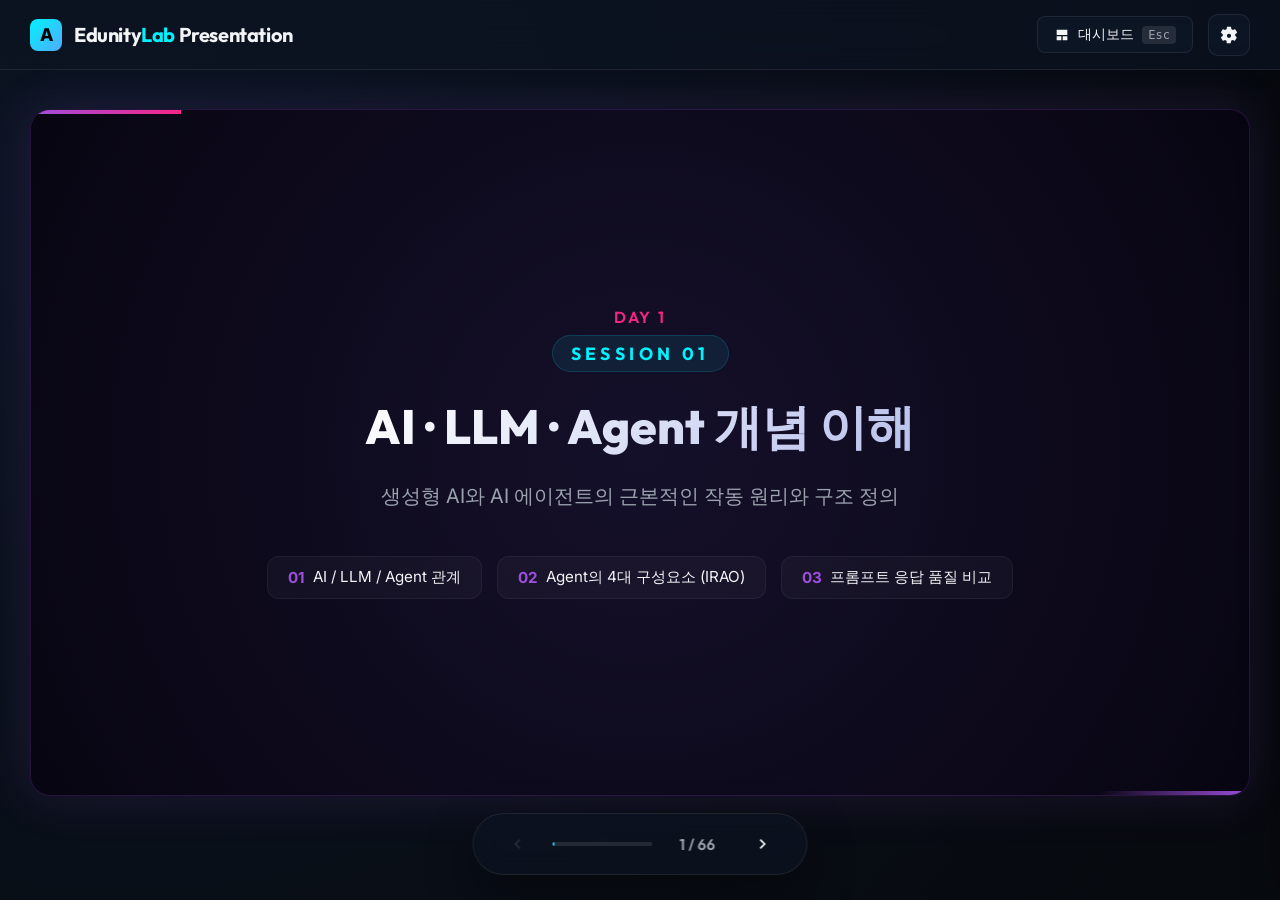
==== docs/index.html @ 976e9517 "github" ====
<!DOCTYPE html>
<html lang="ko">

<head>
  <meta charset="UTF-8">
  <meta name="viewport" content="width=device-width, initial-scale=1.0">
  <title>[에듀니티랩] Antigravity 기반 AI 워크플로우 설계와 에이전트 구축</title>
  <link rel="stylesheet" href="style.css">
</head>

<body>

  <!-- Flash Screen layer for Timer Visual Alert -->
  <div id="flash-screen" class="flash-screen"></div>

  <!-- Drawing Indicator Overlay -->
  <div id="drawing-indicator" class="drawing-indicator">그리기 모드 활성화 중 (P로 해제)</div>

  <div class="app-container">

    <!-- Top Header -->
    <header>
      <div class="logo-container">
        <div class="logo-icon">A</div>
        <div class="logo-text">Edunity<span>Lab</span> Presentation</div>
      </div>
      <div class="nav-controls">
        <button id="toggle-view" class="view-toggle-btn">
          <svg style="width:16px;height:16px;fill:currentColor" viewBox="0 0 24 24">
            <path d="M4,4H20V12H4V4M4,14H11V20H4V14M13,14H20V20H13V14Z" />
          </svg>
          대시보드 <span class="badge">Esc</span>
        </button>
        <button id="toggle-tools" class="presenter-tools-toggle" title="발표자 도구 열기 (T)">
          <svg style="width:20px;height:20px;fill:currentColor" viewBox="0 0 24 24">
            <path
              d="M12,15.5A2.5,2.5 0 0,1 9.5,13A2.5,2.5 0 0,1 12,10.5A2.5,2.5 0 0,1 14.5,13A2.5,2.5 0 0,1 12,15.5M19.43,12.97C19.47,12.65 19.5,12.33 19.5,12C19.5,11.67 19.47,11.34 19.43,11L21.54,9.37C21.73,9.22 21.78,8.95 21.66,8.73L19.66,5.27C19.54,5.05 19.27,4.96 19.05,5.05L16.56,6.05C16.04,5.66 15.47,5.34 14.86,5.08L14.48,2.42C14.44,2.18 14.24,2 14,2H10C9.76,2 9.56,2.18 9.52,2.42L9.14,5.08C8.53,5.34 7.96,5.66 7.44,6.05L4.95,5.05C4.73,4.96 4.46,5.05 4.34,5.27L2.34,8.73C2.21,8.95 2.27,9.22 2.46,9.37L4.57,11C4.53,11.34 4.5,11.67 4.5,12C4.5,12.33 4.53,12.65 4.57,12.97L2.46,14.63C2.27,14.78 2.21,15.05 2.34,15.27L4.34,18.73C4.46,18.95 4.73,19.03 4.95,18.95L7.44,17.95C7.96,18.34 8.53,18.66 9.14,18.92L9.14,21.58C9.18,21.82 9.38,22 9.62,22H13.62C13.86,22 14.06,21.82 14.1,21.58L14.48,18.92C15.09,18.66 15.66,18.34 16.18,17.95L18.67,18.95C18.89,19.03 19.16,18.95 19.28,18.73L21.28,15.27C21.4,15.05 21.35,14.78 21.16,14.63L19.43,12.97Z" />
          </svg>
        </button>
      </div>
    </header>

    <!-- Side Presenter Drawer -->
    <div id="tools-drawer" class="presenter-tools-drawer">
      <div>
        <div class="drawer-section-title">연습용 타이머</div>
        <div class="timer-container">
          <div class="timer-display">10:00</div>
          <div class="timer-controls-row">
            <button id="timer-start" class="timer-btn active-play">타이머 시작</button>
            <button id="timer-reset" class="timer-btn">리셋</button>
          </div>
          <div class="timer-presets">
            <button class="preset-btn" data-mins="3">3분</button>
            <button class="preset-btn" data-mins="5">5분</button>
            <button class="preset-btn" data-mins="10">10분</button>
            <button class="preset-btn" data-mins="20">20분</button>
          </div>
        </div>
      </div>

      <div>
        <div class="drawer-section-title">그리기 도구</div>
        <button id="toggle-drawing" class="tool-action-btn">
          <svg viewBox="0 0 24 24">
            <path
              d="M14.06,9L15,9.94L5.92,19H5V18.08L14.06,9M17.66,3C17.41,3 17.15,3.1 16.96,3.29L15.13,5.12L18.88,8.87L20.71,7.04C21.1,6.65 21.1,6 20.71,5.63L18.37,3.29C18.17,3.09 17.92,3 17.66,3M14.06,6.19L3,17.25V21H6.75L17.81,9.94L14.06,6.19Z" />
          </svg>
          <span class="btn-text">포인터 펜 켜기 (P)</span>
        </button>
        <button id="clear-drawing" class="tool-action-btn">
          <svg viewBox="0 0 24 24">
            <path
              d="M19.36,2.72L20.78,4.14L15.06,9.86L16.48,11.28L11.12,16.64L9.7,15.22L5.86,19.06L4.44,17.64L8.28,13.8L6.86,12.38L12.22,7.02L13.64,8.44L19.36,2.72M3,21H21V23H3V21Z" />
          </svg>
          <span>판서 전체 지우기</span>
        </button>
      </div>

      <div>
        <div class="drawer-section-title">화면 모드</div>
        <button id="toggle-theme" class="tool-action-btn">
          <svg viewBox="0 0 24 24">
            <path
              d="M12,18C11.11,18 10.26,17.8 9.5,17.45C11.56,16.5 13,14.42 13,12C13,9.58 11.56,7.5 9.5,6.55C10.26,6.2 11.11,6 12,6A6,6 0 0,1 18,12A6,6 0 0,1 12,18M20,8.69V4H15.31L12,0.69L8.69,4H4V8.69L0.69,12L4,15.31V20H8.69L12,23.31L15.31,20H20V15.31L23.31,12L20,8.69Z" />
          </svg>
          <span class="btn-text">발표용 라이트 모드</span>
        </button>
      </div>

      <div>
        <div class="drawer-section-title">단축키 정보</div>
        <div class="cheat-sheet-grid">
          <div class="cheat-item"><span class="cheat-label">다음 슬라이드</span><span class="badge">→ / Space</span></div>
          <div class="cheat-item"><span class="cheat-label">이전 슬라이드</span><span class="badge">←</span></div>
          <div class="cheat-item"><span class="cheat-label">대시보드 전환</span><span class="badge">Esc / Ctrl+D</span></div>
          <div class="cheat-item"><span class="cheat-label">포인터 펜 켜기</span><span class="badge">P</span></div>
          <div class="cheat-item"><span class="cheat-label">발표자 도구</span><span class="badge">T</span></div>
        </div>
      </div>
    </div>

    <!-- Main Viewport Area -->
    <main class="main-viewport">

      <!-- Slide Deck Presentation Mode -->
      <div class="slides-wrapper">

        <!-- Virtual Drawing Pen Layer -->
        <canvas id="drawing-canvas" class="drawing-canvas-layer"></canvas>

        <!-- Slide 1: [간지] SESSION 01 -->
        <section class="slide-card divider-slide active" id="slide-1">
          <div class="slide-header" style="display: none;">
            <div class="slide-category">1일차 | 1차시. AI · LLM · Agent 개념 이해</div>
            <div class="slide-title">[세션 오프닝] 1차시. AI · LLM · Agent 개념 이해</div>
          </div>
          <div class="divider-content">
            <div class="divider-day">DAY 1</div>
            <div class="divider-tag">SESSION 01</div>
            <h1 class="divider-title">AI · LLM · Agent 개념 이해</h1>
            <p class="divider-subtitle">생성형 AI와 AI 에이전트의 근본적인 작동 원리와 구조 정의</p>
            <div class="divider-topics">
              <div class="topic-badge"><span>01</span> AI / LLM / Agent 관계</div>
              <div class="topic-badge"><span>02</span> Agent의 4대 구성요소 (IRAO)</div>
              <div class="topic-badge"><span>03</span> 프롬프트 응답 품질 비교</div>
            </div>
          </div>
          <div class="slide-body" style="display: none;">
            <p>1차시. AI · LLM · Agent 개념 이해 세션 시작</p>
            <p>생성형 AI와 AI 에이전트의 근본적인 작동 원리와 구조 정의</p>
          </div>
          <div class="presenter-notes" style="display:none;">1차시에서는 생성형 AI와 AI 에이전트가 어떻게 다른지 개념적으로 완벽히 정리하고, 에이전트의 내부
            구조가 어떻게 돌아가는지 핵심 작동 원리를 파악해 보겠습니다.</div>
          <div class="visual-guide-notes" style="display:none;">신비로운 블루/그린 그라데이션 배경. 중앙에 대형 라운드 아웃라인 타이포그래피.</div>
        </section>

        <!-- Slide 2: 과정 오프닝 & 1차시 안내 -->
        <section class="slide-card" id="slide-2">
          <div class="slide-header">
            <div>
              <div class="slide-category">1차시. AI · LLM · Agent 개념 이해</div>
              <div class="slide-title">과정 오프닝 & 1차시 안내</div>
            </div>
            <div class="slide-meta">
              <span class="day-badge">1일차</span>
              <span>에듀니티랩</span>
            </div>
          </div>
          <div class="slide-body">
            <ul class="bullet-list">
              <li><span class="highlight">과정명:</span> [중급 공통] Antigravity 기반 AI 워크플로우 설계와 에이전트 구축</li>
              <li><span class="highlight">1차시 주제:</span> AI · LLM · Agent 개념 이해 (AI 에이전트로의 첫걸음)</li>
              <li><span class="highlight">오늘 배울 내용:</span> </li>
              <li>ChatGPT 질문과 에이전트 설계의 근본적 차이</li>
              <li>AI, LLM, Agent의 관계도 정의</li>
              <li>Agent의 4대 구성요소 (Input, Reasoning, Action, Output)</li>
            </ul>
            <div class="presenter-notes" style="display:none;">여러분 안녕하세요! 오늘부터 시작되는 'Antigravity 기반 AI 워크플로우 설계와 에이전트
              구축' 과정의 첫 번째 시간입니다. 1차시에서는 우리가 매일 사용하는 생성형 AI와 앞으로 직접 설계하게 될 'AI 에이전트'가 어떻게 다른지 개념적으로 완벽히 정리하고, 에이전트의 내부
              구조가 어떻게 돌아가는지 핵심 작동 원리를 파악해 보겠습니다.</div>
            <div class="visual-guide-notes" style="display:none;">신뢰감을 주는 다크 네이비 배경에 세련된 네온 그린 그라데이션 타이포그래피 활용. 우측에는 지능형
              동작을 연상시키는 3D 메쉬 구체 그래픽 배치.</div>
          </div>
          <div class="slide-footer">
            <div>가이드: 신뢰감을 주는 다크 네이비 배경에 세련된 네온 그린 그라데이션 타이포그래피 활용.</div>
            <div class="footer-nav-guide"><span>이전 <kbd>←</kbd></span> <span>다음 <kbd>→</kbd></span></div>
          </div>
        </section>

        <!-- Slide 3: 도입 질문: 질문과 설계의 차이 -->
        <section class="slide-card" id="slide-3">
          <div class="slide-header">
            <div>
              <div class="slide-category">1차시. AI · LLM · Agent 개념 이해</div>
              <div class="slide-title">도입 질문: 질문과 설계의 차이</div>
            </div>
            <div class="slide-meta">
              <span class="day-badge">1일차</span>
              <span>에듀니티랩</span>
            </div>
          </div>
          <div class="slide-body">
            <ul class="bullet-list">
              <li><span class="highlight">도입 질문:</span> "ChatGPT에게 매번 좋은 답변을 얻기 위해 프롬프트를 고쳐 쓰는 것과, 하나의 에이전트를 설계하는 것은 무엇이
                다를까요?"</li>
              <li><span class="highlight">비교 분석:</span> </li>
              <li><span class="highlight">ChatGPT 질문:</span> 일회성 질의, 답변을 얻기 위한 즉흥적 시도, 개인의 프롬프트 작성 능력에 의존.</li>
              <li><span class="highlight">Agent 설계:</span> 반복 가능한 시스템 구축, 입력을 해석해 결과를 내는 자동화 파이프라인 형성, 조직의 표준 워크플로우 적용.
              </li>
            </ul>
            <div class="presenter-notes" style="display:none;">우리는 프롬프트 엔지니어링이라고 하면 매번 다르게 입력해서 좋은 대답을 구하는 '개인 비서와의 대화'를
              생각합니다. 하지만 에이전트 설계는 다릅니다. 사용자가 어떤 질문을 던지더라도 정해진 프로세스에 맞춰 판단하고, 도구를 실행해 표준화된 업무 결과물을 뽑아내는 '시스템'을 짓는 일입니다.
            </div>
            <div class="visual-guide-notes" style="display:none;">화면을 2분할하여 왼쪽은 '대화형 UI(Chat)'를, 오른쪽은 '기어와
              파이프라인(System)' 아이콘을 배치하여 대비 효과 극대화.</div>
          </div>
          <div class="slide-footer">
            <div>가이드: 화면을 2분할하여 왼쪽은 '대화형 UI(Chat)'를, 오른쪽은 '기어와 파이프라인(System)' 아이콘을 배치하여 대비 효과 극대화.</div>
            <div class="footer-nav-guide"><span>이전 <kbd>←</kbd></span> <span>다음 <kbd>→</kbd></span></div>
          </div>
        </section>

        <!-- Slide 4: 도입 질문: AI가 일을 처리하려면? -->
        <section class="slide-card" id="slide-4">
          <div class="slide-header">
            <div>
              <div class="slide-category">1차시. AI · LLM · Agent 개념 이해</div>
              <div class="slide-title">도입 질문: AI가 일을 처리하려면?</div>
            </div>
            <div class="slide-meta">
              <span class="day-badge">1일차</span>
              <span>에듀니티랩</span>
            </div>
          </div>
          <div class="slide-body">
            <div class="flow-diagram">
              <div class="flow-step active">
                <div class="flow-badge">1</div>
                <div class="flow-title">판단 (Reasoning)</div>
                <div class="flow-desc">현재 입력된 데이터가 무엇인지 파악하고 분류하는 문제 정의 및 의사결정 단계</div>
              </div>
              <div class="flow-arrow">
                <svg viewBox="0 0 24 24">
                  <path d="M4 11h12.59l-5.3 5.3 1.42 1.42L20 12l-7.29-7.29-1.42 1.42 5.3 5.3H4v2z" />
                </svg>
              </div>
              <div class="flow-step">
                <div class="flow-badge">2</div>
                <div class="flow-title">도구 사용 (Action)</div>
                <div class="flow-desc">메일 발송, DB 저장, API 통신 등 외부 시스템과의 연결 및 동작 수행 단계</div>
              </div>
              <div class="flow-arrow">
                <svg viewBox="0 0 24 24">
                  <path d="M4 11h12.59l-5.3 5.3 1.42 1.42L20 12l-7.29-7.29-1.42 1.42 5.3 5.3H4v2z" />
                </svg>
              </div>
              <div class="flow-step">
                <div class="flow-badge">3</div>
                <div class="flow-title">구조화 출력 (Output)</div>
                <div class="flow-desc">지정된 템플릿이나 JSON 포맷으로 최종 결과를 전달하여 후속 자동화 연계 보장</div>
              </div>
            </div>
            <div class="visual-guide-notes" style="display:none;">'판단 -> 도구 사용 -> 출력'의 유기적인 순서도를 가로형 인포그래픽으로 구현.</div>
          </div>
          <div class="slide-footer">
            <div>가이드: '판단 -> 도구 사용 -> 출력'의 유기적인 순서도를 가로형 인포그래픽으로 구현.</div>
            <div class="footer-nav-guide"><span>이전 <kbd>←</kbd></span> <span>다음 <kbd>→</kbd></span></div>
          </div>
        </section>

        <!-- Slide 5: 핵심 설명: AI · LLM · Agent의 관계 -->
        <section class="slide-card" id="slide-5">
          <div class="slide-header">
            <div>
              <div class="slide-category">1차시. AI · LLM · Agent 개념 이해</div>
              <div class="slide-title">핵심 설명: AI · LLM · Agent의 관계</div>
            </div>
            <div class="slide-meta">
              <span class="day-badge">1일차</span>
              <span>에듀니티랩</span>
            </div>
          </div>
          <div class="slide-body">
            <div class="diagram-nested">
              <div class="nested-container">
                <span class="nested-label">AI (인공지능)</span>
                <div class="nested-desc-top">인간의 지능적 행동을 컴퓨터 시스템으로 구현하려는 광범위한 과학 기술 숲</div>
                <div class="nested-sub-1">
                  <span class="nested-label">LLM (대형 언어 모델)</span>
                  <div class="nested-desc-top">방대한 텍스트 데이터를 통해 자연어 맥락과 연산 능력을 극대화한 핵심 언어 두뇌 엔진</div>
                  <div class="nested-sub-2">
                    <span class="nested-label">Agent (에이전트)</span>
                    <div class="nested-desc-top">LLM을 중추신경으로 삼아 스스로 판단(Reasoning)하고 도구를 활용해 행동(Action)하는 자동화 시스템</div>
                  </div>
                </div>
              </div>
            </div>
            <div class="visual-guide-notes" style="display:none;">세 개의 원이 서로를 포함하고 있는 벤다이어그램(AI > LLM > Agent)을 입체적인
              레이어로 표현.</div>
          </div>
          <div class="slide-footer">
            <div>가이드: 세 개의 원이 서로를 포함하고 있는 벤다이어그램(AI > LLM > Agent)을 입체적인 레이어로 표현.</div>
            <div class="footer-nav-guide"><span>이전 <kbd>←</kbd></span> <span>다음 <kbd>→</kbd></span></div>
          </div>
        </section>

        <!-- Slide 6: 핵심 설명: 생성형 AI vs 에이전트의 차이점 -->
        <section class="slide-card" id="slide-6">
          <div class="slide-header">
            <div>
              <div class="slide-category">1차시. AI · LLM · Agent 개념 이해</div>
              <div class="slide-title">핵심 설명: 생성형 AI vs 에이전트의 차이점</div>
            </div>
            <div class="slide-meta">
              <span class="day-badge">1일차</span>
              <span>에듀니티랩</span>
            </div>
          </div>
          <div class="slide-body">
            <ul class="bullet-list">
              <li><span class="highlight">차이 비교표:</span> </li>
            </ul>
            <div class="table-container" style="margin: 15px 0;">
              <table class="slide-table">
                <thead>
                  <tr>
                    <th>구분</th>
                    <th>생성형 AI (Generative AI)</th>
                    <th>AI 에이전트 (AI Agent)</th>
                  </tr>
                </thead>
                <tbody>
                  <tr>
                    <td><strong>동작 방식</strong></td>
                    <td>사용자 질문에 대해 즉시 답변 생성</td>
                    <td>목표가 주어지면 내부 계획을 수립하여 다단계로 실행</td>
                  </tr>
                  <tr>
                    <td><strong>사용 주체</strong></td>
                    <td>인간이 직접 개입하여 질문을 보정함</td>
                    <td>스스로 판단하고 도구를 호출하며 인간은 감독함</td>
                  </tr>
                  <tr>
                    <td><strong>산출물</strong></td>
                    <td>자연어 줄글, 일반적 이미지 등</td>
                    <td>데이터베이스 레코드, 이메일 전송, 완료 보고서 등</td>
                  </tr>
                </tbody>
              </table>
            </div>
            <div class="presenter-notes" style="display:none;">단순 생성형 AI는 질문을 던지면 바로 답을 주는 단발성 관계입니다. 반면 에이전트는 '이 고객의 환불
              요청 건을 최종 처리해줘'라는 목표를 주면, 규칙에 따라 환불 사유를 분류하고, 정책을 확인한 후, 환불 메일을 발송하는 단계를 스스로 기획하여 완료합니다.</div>
            <div class="visual-guide-notes" style="display:none;">두 방식의 데이터 흐름 차이를 단순 선형 흐름(생성형 AI)과 순환형 루프(에이전트)
              다이어그램으로 대조하여 시각화.</div>
          </div>
          <div class="slide-footer">
            <div>가이드: 두 방식의 데이터 흐름 차이를 단순 선형 흐름(생성형 AI)과 순환형 루프(에이전트) 다이어그램으로 대조하여 시각화.</div>
            <div class="footer-nav-guide"><span>이전 <kbd>←</kbd></span> <span>다음 <kbd>→</kbd></span></div>
          </div>
        </section>

        <!-- Slide 7: 핵심 설명: Agent 4대 구성요소 (IRAO) -->
        <section class="slide-card" id="slide-7">
          <div class="slide-header">
            <div>
              <div class="slide-category">1차시. AI · LLM · Agent 개념 이해</div>
              <div class="slide-title">핵심 설명: Agent 4대 구성요소 (IRAO)</div>
            </div>
            <div class="slide-meta">
              <span class="day-badge">1일차</span>
              <span>에듀니티랩</span>
            </div>
          </div>
          <div class="slide-body">
            <div class="flow-diagram">
              <div class="flow-step">
                <div class="flow-badge">I</div>
                <div class="flow-title">Input (입력)</div>
                <div class="flow-desc">사용자 발화, 이메일 본문, API 호출 등으로 전달받은 원시 데이터</div>
              </div>
              <div class="flow-arrow">
                <svg viewBox="0 0 24 24">
                  <path d="M4 11h12.59l-5.3 5.3 1.42 1.42L20 12l-7.29-7.29-1.42 1.42 5.3 5.3H4v2z" />
                </svg>
              </div>
              <div class="flow-step">
                <div class="flow-badge">R</div>
                <div class="flow-title">Reasoning (판단)</div>
                <div class="flow-desc">페르소나 규칙에 따라 입력 데이터 분석 및 실행 계획 수립</div>
              </div>
              <div class="flow-arrow">
                <svg viewBox="0 0 24 24">
                  <path d="M4 11h12.59l-5.3 5.3 1.42 1.42L20 12l-7.29-7.29-1.42 1.42 5.3 5.3H4v2z" />
                </svg>
              </div>
              <div class="flow-step">
                <div class="flow-badge">A</div>
                <div class="flow-title">Action (도구)</div>
                <div class="flow-desc">검색, API 요청, 코드 실행 등 물리적 태스크 수행</div>
              </div>
              <div class="flow-arrow">
                <svg viewBox="0 0 24 24">
                  <path d="M4 11h12.59l-5.3 5.3 1.42 1.42L20 12l-7.29-7.29-1.42 1.42 5.3 5.3H4v2z" />
                </svg>
              </div>
              <div class="flow-step">
                <div class="flow-badge">O</div>
                <div class="flow-title">Output (출력)</div>
                <div class="flow-desc">최종 JSON, 사용자 알림 등 포맷팅된 결과 전달</div>
              </div>
            </div>
            <div class="visual-guide-notes" style="display:none;">IRAO 4개 영역을 각각의 카드 레이아웃으로 구분하고 흐름을 화살표로 연결하여 표현.</div>
          </div>
          <div class="slide-footer">
            <div>가이드: IRAO 4개 영역을 각각의 카드 레이아웃으로 구분하고 흐름을 화살표로 연결하여 표현.</div>
            <div class="footer-nav-guide"><span>이전 <kbd>←</kbd></span> <span>다음 <kbd>→</kbd></span></div>
          </div>
        </section>

        <!-- Slide 8: 실습 안내: 질문 방식별 응답 비교 실습 -->
        <section class="slide-card" id="slide-8">
          <div class="slide-header">
            <div>
              <div class="slide-category">1차시. AI · LLM · Agent 개념 이해</div>
              <div class="slide-title">실습 안내: 질문 방식별 응답 비교 실습</div>
            </div>
            <div class="slide-meta">
              <span class="day-badge">1일차</span>
              <span>에듀니티랩</span>
            </div>
          </div>
          <div class="slide-body">
            <ul class="bullet-list">
              <li><span class="highlight">실습명:</span> 질문 방식에 따른 LLM 응답 품질 및 구조 변화 실험</li>
              <li><span class="highlight">실습 목표:</span> 질문의 상세화 정도가 LLM의 상황 판단과 출력 정밀도에 미치는 영향 분석</li>
              <li><span class="highlight">준비 도구:</span> Antigravity 프롬프트 테스트 환경</li>
              <li><span class="highlight">제출 산출물:</span> 질문 방식별 응답 특징 비교표</li>
            </ul>
            <div class="presenter-notes" style="display:none;">이어서 첫 번째 실습을 진행하겠습니다. 동일한 고객 컴플레인 상황에서 질문을 단순하게 했을 때, 역할을
              부여했을 때, 그리고 일의 순서와 형식을 명확히 지정해 주었을 때 LLM이 내놓는 답의 현실성과 비즈니스 가치가 얼마나 달라지는지 확인해 보겠습니다.</div>
            <div class="visual-guide-notes" style="display:none;">실습 과정을 1, 2, 3 단계 아이콘과 함께 직관적으로 정리한 타임라인 그래픽 제공.</div>
          </div>
          <div class="slide-footer">
            <div>가이드: 실습 과정을 1, 2, 3 단계 아이콘과 함께 직관적으로 정리한 타임라인 그래픽 제공.</div>
            <div class="footer-nav-guide"><span>이전 <kbd>←</kbd></span> <span>다음 <kbd>→</kbd></span></div>
          </div>
        </section>

        <!-- Slide 9: 실습 진행: 3개 유형 프롬프트 대조 -->
        <section class="slide-card" id="slide-9">
          <div class="slide-header">
            <div>
              <div class="slide-category">1차시. AI · LLM · Agent 개념 이해</div>
              <div class="slide-title">실습 진행: 3개 유형 프롬프트 대조</div>
            </div>
            <div class="slide-meta">
              <span class="day-badge">1일차</span>
              <span>에듀니티랩</span>
            </div>
          </div>
          <div class="slide-body">
            <div class="matrix-grid three-col">
              <div class="code-container" style="margin-bottom:0;">
                <div class="code-header">
                  <span>1단계: 일반 질문</span>
                  <button class="copy-btn">복사</button>
                </div>
                <pre class="code-block">고객 불만 메일에 답장해줘.</pre>
              </div>
              <div class="code-container" style="margin-bottom:0;">
                <div class="code-header">
                  <span>2단계: 역할 지정</span>
                  <button class="copy-btn">복사</button>
                </div>
                <pre class="code-block">너는 친절한 고객지원 담당자야. 고객 불만 메일에 답장해줘.</pre>
              </div>
              <div class="code-container" style="margin-bottom:0;">
                <div class="code-header">
                  <span>3단계: 구조화 질문</span>
                  <button class="copy-btn">복사</button>
                </div>
                <pre class="code-block">고객 불만 메일을 분석하고, 불만 원인, 사과 문장, 해결 방안, 후속 조치로 나누어 답장 초안을 작성해줘.</pre>
              </div>
            </div>
            <div class="visual-guide-notes" style="display:none;">3개 프롬프트 상자를 강조 효과와 함께 나열하고, 각 단계마다 늘어나는 구체적 제약 조건을 표시.
            </div>
          </div>
          <div class="slide-footer">
            <div>가이드: 3개 프롬프트 상자를 강조 효과와 함께 나열하고, 각 단계마다 늘어나는 구체적 제약 조건을 표시.</div>
            <div class="footer-nav-guide"><span>이전 <kbd>←</kbd></span> <span>다음 <kbd>→</kbd></span></div>
          </div>
        </section>

        <!-- Slide 10: 공유 및 토론: 무엇이 결과의 차이를 만드는가? -->
        <section class="slide-card" id="slide-10">
          <div class="slide-header">
            <div>
              <div class="slide-category">1차시. AI · LLM · Agent 개념 이해</div>
              <div class="slide-title">공유 및 토론: 무엇이 결과의 차이를 만드는가?</div>
            </div>
            <div class="slide-meta">
              <span class="day-badge">1일차</span>
              <span>에듀니티랩</span>
            </div>
          </div>
          <div class="slide-body">
            <ul class="bullet-list">
              <li><span class="highlight">공유 질문:</span> </li>
              <li>1. 어떤 방식의 질문 결과가 실제 현업 메일로 즉시 사용하기에 가장 수월했습니까?</li>
              <li>2. 1단계와 3단계 결과물의 퀄리티 차이를 만든 핵심적인 요인은 무엇입니까?</li>
              <li>3. 에이전트 설계라는 관점에서 볼 때, 'Action(실행)' 단계에 활용될 수 있는 부분은 무엇입니까?</li>
            </ul>
            <div class="presenter-notes" style="display:none;">실습 결과를 서로 나누어 보겠습니다. 단순히 친절하게 답하라는 지시보다, 메일의 본질적인 구조(사과,
              원인 분석, 대안 제시)를 분할하여 지시했을 때 훨씬 정돈된 대답이 나옵니다. 에이전트 설계의 핵심은 바로 이 '단계적 지시'와 '구조 설계'에 있습니다.</div>
            <div class="visual-guide-notes" style="display:none;">토론 분위기를 돋우는 말풍선 그래픽과 대표 질문 3가지를 가독성 높게 배치.</div>
          </div>
          <div class="slide-footer">
            <div>가이드: 토론 분위기를 돋우는 말풍선 그래픽과 대표 질문 3가지를 가독성 높게 배치.</div>
            <div class="footer-nav-guide"><span>이전 <kbd>←</kbd></span> <span>다음 <kbd>→</kbd></span></div>
          </div>
        </section>

        <!-- Slide 11: 정리: 1차시 핵심 요약 -->
        <section class="slide-card" id="slide-11">
          <div class="slide-header">
            <div>
              <div class="slide-category">1차시. AI · LLM · Agent 개념 이해</div>
              <div class="slide-title">정리: 1차시 핵심 요약</div>
            </div>
            <div class="slide-meta">
              <span class="day-badge">1일차</span>
              <span>에듀니티랩</span>
            </div>
          </div>
          <div class="slide-body">
            <ul class="bullet-list">
              <li><span class="highlight">1차시 요약:</span> </li>
              <li><span class="highlight">질문보다 시스템:</span> 에이전트는 매번 질문을 잘 다듬는 차원을 넘어, 업무 프로세스를 파이프라인화하는 시스템 설계다.</li>
              <li><span class="highlight">구조화된 생각:</span> 입력을 정확히 규정하고, 판단 로직을 세우고, 실행 도구를 연결하고, 정돈된 출력을 내는 과정이다.</li>
              <li><span class="highlight">다음 차시 예고:</span> 2차시. 프롬프트 구조화 & Persona 설계 (일관성 있는 페르소나와 구조화 기법)</li>
            </ul>
            <div class="presenter-notes" style="display:none;">1차시를 정리하겠습니다. 에이전트 설계는 단순 질문 작성이 아닌 구조화된 업무의 설계도입니다. 다음
              2차시에는 에이전트의 '두뇌' 부분에 확실한 일관성을 불어넣어 줄 Persona와 이를 지탱하는 프롬프트 구조화 기법을 알아보겠습니다. 수고하셨습니다.</div>
            <div class="visual-guide-notes" style="display:none;">깔끔한 체크리스트 형태의 레이아웃. 우측 하단에 'Next Step: 2차시'를 가리키는 밝은
              화살표 이펙트 적용.

              ---</div>
          </div>
          <div class="slide-footer">
            <div>가이드: 깔끔한 체크리스트 형태의 레이아웃.</div>
            <div class="footer-nav-guide"><span>이전 <kbd>←</kbd></span> <span>다음 <kbd>→</kbd></span></div>
          </div>
        </section>

        <!-- Slide 12: [간지] SESSION 02 -->
        <section class="slide-card divider-slide" id="slide-12">
          <div class="slide-header" style="display: none;">
            <div class="slide-category">1일차 | 2차시. 프롬프트 구조화 & Persona 설계</div>
            <div class="slide-title">[세션 오프닝] 2차시. 프롬프트 구조화 & Persona 설계</div>
          </div>
          <div class="divider-content">
            <div class="divider-day">DAY 1</div>
            <div class="divider-tag">SESSION 02</div>
            <h1 class="divider-title">프롬프트 구조화 & Persona 설계</h1>
            <p class="divider-subtitle">일관성 있는 지능과 구조적 답변을 유도하는 최적의 프롬프트 작성 체계</p>
            <div class="divider-topics">
              <div class="topic-badge"><span>01</span> Persona 설정 기법</div>
              <div class="topic-badge"><span>02</span> System Prompt 설계</div>
              <div class="topic-badge"><span>03</span> Markdown 구조화 & 제약 제어</div>
            </div>
          </div>
          <div class="slide-body" style="display: none;">
            <p>2차시. 프롬프트 구조화 & Persona 설계 세션 시작</p>
            <p>일관성 있는 지능과 구조적 답변을 유도하는 최적의 프롬프트 작성 체계</p>
          </div>
          <div class="presenter-notes" style="display:none;">2차시에서는 에이전트의 '두뇌' 부분에 확실한 일관성을 불어넣어 줄 Persona와 이를 지탱하는 프롬프트
            구조화 기법을 실습합니다.</div>
          <div class="visual-guide-notes" style="display:none;">신비로운 퍼플/바이올렛 그라데이션 배경. 중앙에 대형 라운드 아웃라인 타이포그래피.</div>
        </section>

        <!-- Slide 13: 2차시 도입 & 아젠다 -->
        <section class="slide-card" id="slide-13">
          <div class="slide-header">
            <div>
              <div class="slide-category">2차시. 프롬프트 구조화 & Persona 설계</div>
              <div class="slide-title">2차시 도입 & 아젠다</div>
            </div>
            <div class="slide-meta">
              <span class="day-badge">1일차</span>
              <span>에듀니티랩</span>
            </div>
          </div>
          <div class="slide-body">
            <ul class="bullet-list">
              <li><span class="highlight">2차시 주제:</span> 프롬프트 구조화 & Persona 설계</li>
              <li><span class="highlight">오늘 배울 내용:</span> </li>
              <li>역할(Persona)이 프롬프트 아웃풋의 품질과 톤앤매너에 미치는 영향</li>
              <li>글로벌 표준 프롬프트 프레임워크: RICT 구조</li>
              <li>좋은 페르소나 설계를 위한 3가지 황금 규칙</li>
            </ul>
            <div class="presenter-notes" style="display:none;">2차시를 시작하겠습니다. 앞서 우리는 에이전트의 뇌를 구성하는 첫 단추가 프롬프트라는 것을 알았습니다.
              이번 시간에는 LLM에게 단순한 대답을 유도하는 것이 아니라, 특정 분야의 '전문가'로서 한결같고 안정적인 판단 기준을 지니도록 만드는 페르소나 설계와 구조화 기법을 다뤄보겠습니다.
            </div>
            <div class="visual-guide-notes" style="display:none;">지적이고 세련된 바이올렛 톤의 배경. 홀로그램 마스크/가면 이미지 오브젝트를 활용해
              Persona의 개념 시각화.</div>
          </div>
          <div class="slide-footer">
            <div>가이드: 지적이고 세련된 바이올렛 톤의 배경.</div>
            <div class="footer-nav-guide"><span>이전 <kbd>←</kbd></span> <span>다음 <kbd>→</kbd></span></div>
          </div>
        </section>

        <!-- Slide 14: 도입 질문: 역할 부여의 효과 -->
        <section class="slide-card" id="slide-14">
          <div class="slide-header">
            <div>
              <div class="slide-category">2차시. 프롬프트 구조화 & Persona 설계</div>
              <div class="slide-title">도입 질문: 역할 부여의 효과</div>
            </div>
            <div class="slide-meta">
              <span class="day-badge">1일차</span>
              <span>에듀니티랩</span>
            </div>
          </div>
          <div class="slide-body">
            <ul class="bullet-list">
              <li><span class="highlight">도입 질문:</span> "동일한 내용의 질문을 던져도 '누가 답변하느냐(Persona)'에 따라 LLM의 분석 결과와 문장이 완전히
                달라지는 이유는 무엇일까요?"</li>
              <li><span class="highlight">핵심 원리:</span> </li>
              <li><span class="highlight">가중치 활성화:</span> LLM 내부의 방대한 신경망 중 해당 역할군과 관련된 단어뭉치와 지식 가중치를 집중적으로 활성화함.</li>
              <li><span class="highlight">판단 기준 변경:</span> 단순 답변이 아닌 해당 직군의 전문성, 말투, 금기어 등을 고려함.</li>
            </ul>
            <div class="presenter-notes" style="display:none;">LLM에 '너는 15년 차 시니어 마케터야'라고 역할을 지정하면, 언어 모델은 웹에 존재하는 수많은
              마케팅 서적과 보고서 데이터 근처의 단어들을 중심으로 문장을 생성하기 시작합니다. 즉, 단순히 말투만 바뀌는 것이 아니라 문제를 바라보는 깊이와 기준 자체가 달라지는 것입니다.</div>
            <div class="visual-guide-notes" style="display:none;">신경망 그래프에서 특정 영역의 뉴런들이 활성화되어 빛나는 모습을 시각화한 모션 그래픽 스타일의
              이미지.</div>
          </div>
          <div class="slide-footer">
            <div>가이드: 신경망 그래프에서 특정 영역의 뉴런들이 활성화되어 빛나는 모습을 시각화한 모션 그래픽 스타일의 이미지.</div>
            <div class="footer-nav-guide"><span>이전 <kbd>←</kbd></span> <span>다음 <kbd>→</kbd></span></div>
          </div>
        </section>

        <!-- Slide 15: 핵심 설명: 프롬프트의 4대 뼈대 (R-I-C-O) -->
        <section class="slide-card" id="slide-15">
          <div class="slide-header">
            <div>
              <div class="slide-category">2차시. 프롬프트 구조화 & Persona 설계</div>
              <div class="slide-title">핵심 설명: 프롬프트의 4대 뼈대 (R-I-C-O)</div>
            </div>
            <div class="slide-meta">
              <span class="day-badge">1일차</span>
              <span>에듀니티랩</span>
            </div>
          </div>
          <div class="slide-body">
            <div class="matrix-grid">
              <div class="matrix-card purple">
                <div class="matrix-header">
                  <span class="matrix-label">Role (역할)</span>
                  <span class="matrix-tag">R</span>
                </div>
                <div class="matrix-desc">AI의 페르소나와 정체성을 부여합니다. 관련 지식 가중치를 효과적으로 활성화하는 기반이 됩니다.</div>
              </div>
              <div class="matrix-card blue">
                <div class="matrix-header">
                  <span class="matrix-label">Instruction (지시사항)</span>
                  <span class="matrix-tag">I</span>
                </div>
                <div class="matrix-desc">AI가 수행할 가장 핵심적인 행위 및 단계를 1, 2, 3 단계 등으로 나누어 명확히 명시합니다.</div>
              </div>
              <div class="matrix-card pink">
                <div class="matrix-header">
                  <span class="matrix-label">Context (배경 맥락)</span>
                  <span class="matrix-tag">C</span>
                </div>
                <div class="matrix-desc">작업에 필요한 참고 데이터, 제약 조건(예: 글자 수 제한, 금지어), 그리고 대상 청중을 상세히 지정합니다.</div>
              </div>
              <div class="matrix-card green">
                <div class="matrix-header">
                  <span class="matrix-label">Output (출력 형식)</span>
                  <span class="matrix-tag">O</span>
                </div>
                <div class="matrix-desc">최종 결과물이 취해야 할 형식(Markdown, JSON, Table 등) 및 문체와 톤앤매너를 지시합니다.</div>
              </div>
            </div>
            <div class="visual-guide-notes" style="display:none;">네 개의 퍼즐 조각이 유기적으로 맞물려 하나의 완벽한 프롬프트 박스를 형성하는 형태의 인포그래픽.
            </div>
          </div>
          <div class="slide-footer">
            <div>가이드: 네 개의 퍼즐 조각이 유기적으로 맞물려 하나의 완벽한 프롬프트 박스를 형성하는 형태의 인포그래픽.</div>
            <div class="footer-nav-guide"><span>이전 <kbd>←</kbd></span> <span>다음 <kbd>→</kbd></span></div>
          </div>
        </section>

        <!-- Slide 16: 핵심 설명: 좋은 Persona의 3가지 조건 -->
        <section class="slide-card" id="slide-16">
          <div class="slide-header">
            <div>
              <div class="slide-category">2차시. 프롬프트 구조화 & Persona 설계</div>
              <div class="slide-title">핵심 설명: 좋은 Persona의 3가지 조건</div>
            </div>
            <div class="slide-meta">
              <span class="day-badge">1일차</span>
              <span>에듀니티랩</span>
            </div>
          </div>
          <div class="slide-body">
            <ul class="bullet-list">
              <li><span class="highlight">성공적인 페르소나 설계법:</span> </li>
              <li><span class="highlight">1. 역할의 구체화:</span> "마케터야" (X) -> "신규 앱 다운로드 캠페인을 진행하는 퍼포먼스 마케팅 팀장이야" (O)</li>
              <li><span class="highlight">2. 판단 및 의사결정 기준 포함:</span> "리뷰에 답해줘" (X) -> "환불 요구 리뷰에는 당사 책임 여부를 3단계 기준으로 엄격히
                판단해 답해줘" (O)</li>
              <li><span class="highlight">3. 명확한 대상(Audience) 설정:</span> "일반 고객을 대상으로 쉬운 용어를 쓰되 정중함을 유지한다."</li>
            </ul>
            <div class="presenter-notes" style="display:none;">좋은 페르소나를 만들기 위해서는 단순 직업 이름만 던져서는 부족합니다. 그 사람의 연차, 담당
              프로젝트의 성격, 일할 때 적용할 구체적인 내부 정책과 기준, 그리고 이 글을 읽을 최종 타겟 독자층까지 함께 묘사해 주어야 기대에 부합하는 정밀한 결과가 나옵니다.</div>
            <div class="visual-guide-notes" style="display:none;">과녁의 정중앙에 화살이 꽂히는 이미지와 함께 '구체성', '기준', '타겟'이라는 3대 키워드를
              강조 배치.</div>
          </div>
          <div class="slide-footer">
            <div>가이드: 과녁의 정중앙에 화살이 꽂히는 이미지와 함께 '구체성', '기준', '타겟'이라는 3대 키워드를 강조 배치.</div>
            <div class="footer-nav-guide"><span>이전 <kbd>←</kbd></span> <span>다음 <kbd>→</kbd></span></div>
          </div>
        </section>

        <!-- Slide 17: 사례 분석: 부실한 페르소나 vs 잘 짜인 페르소나 -->
        <section class="slide-card" id="slide-17">
          <div class="slide-header">
            <div>
              <div class="slide-category">2차시. 프롬프트 구조화 & Persona 설계</div>
              <div class="slide-title">사례 분석: 부실한 페르소나 vs 잘 짜인 페르소나</div>
            </div>
            <div class="slide-meta">
              <span class="day-badge">1일차</span>
              <span>에듀니티랩</span>
            </div>
          </div>
          <div class="slide-body">
            <ul class="bullet-list">
              <li><strong>Before (부실한 설계)</strong></li>
              <li><code>"너는 블로그 작가야. AI 트렌드에 대해 쉽게 블로그 글을 써줘."</code></li>
              <li><strong>After (구조화된 설계)</strong></li>
              <li><code>Role: IT 전문 테크 저널리스트</code></li>
              <li><code>Instruction: AI 에이전트의 발전 현황과 산업적 영향을 설명하는 칼럼 작성</code></li>
              <li><code>Context: 독자는 비전공자 직장인. 전문 용어는 주석을 달고, 구체적 비즈니스 사례 2개 포함</code></li>
              <li><code>Output: 제목 1개, 서론-본론-결론의 3단 구성, 1,000자 이내의 친근한 어조</code></li>
            </ul>
            <div class="presenter-notes" style="display:none;">Before와 After의 차이가 느껴지시나요? 전자는 평이하고 뻔한 인터넷 글을 생성하지만, 후자는
              직장인들이 출퇴근 길에 읽기 딱 좋은 깊이와 분량의 트렌드 칼럼을 정확한 아웃풋 규격에 맞춰 뽑아냅니다.</div>
            <div class="visual-guide-notes" style="display:none;">좌측의 붉은색 경고 박스(Before)와 우측의 푸른색 체크 박스(After)를 병렬 배치하여
              가독성을 높임.</div>
          </div>
          <div class="slide-footer">
            <div>가이드: 좌측의 붉은색 경고 박스(Before)와 우측의 푸른색 체크 박스(After)를 병렬 배치하여 가독성을 높임.</div>
            <div class="footer-nav-guide"><span>이전 <kbd>←</kbd></span> <span>다음 <kbd>→</kbd></span></div>
          </div>
        </section>

        <!-- Slide 18: 실습 안내: Persona별 프롬프트 설계 실습 -->
        <section class="slide-card" id="slide-18">
          <div class="slide-header">
            <div>
              <div class="slide-category">2차시. 프롬프트 구조화 & Persona 설계</div>
              <div class="slide-title">실습 안내: Persona별 프롬프트 설계 실습</div>
            </div>
            <div class="slide-meta">
              <span class="day-badge">1일차</span>
              <span>에듀니티랩</span>
            </div>
          </div>
          <div class="slide-body">
            <ul class="bullet-list">
              <li><span class="highlight">실습명:</span> 동일한 작업에 대한 Persona별 결과 분석 및 최적화</li>
              <li><span class="highlight">실습 태스크:</span> <code>"신규 서비스(예: AI 일정 관리 앱) 출시 안내문 작성"</code></li>
              <li><span class="highlight">실험할 3대 페르소나:</span> </li>
              <li><span class="highlight">Persona A:</span> 친절한 고객 지원 상담원</li>
              <li><span class="highlight">Persona B:</span> 논리적인 서비스 기획자</li>
              <li><span class="highlight">Persona C:</span> 업계 트렌드 리포트 분석가</li>
            </ul>
            <div class="presenter-notes" style="display:none;">두 번째 실습 시간입니다. 새로운 AI 기반 서비스의 출시 소식을 알리는 글을 작성해 볼 텐데요.
              상담원, 기획자, 트렌드 분석가라는 3가지의 완전히 다른 인격체를 투입해 결과물을 얻어보고, 각 인격체가 생성한 글의 구조와 표현 방식을 대조해 보겠습니다.</div>
            <div class="visual-guide-notes" style="display:none;">중앙의 신규 앱 아이콘을 중심으로 세 개의 다른 아바타(상담원, 기획자, 분석가)가 말풍선을
              뿜어내는 다이어그램.</div>
          </div>
          <div class="slide-footer">
            <div>가이드: 중앙의 신규 앱 아이콘을 중심으로 세 개의 다른 아바타(상담원, 기획자, 분석가)가 말풍선을 뿜어내는 다이어그램.</div>
            <div class="footer-nav-guide"><span>이전 <kbd>←</kbd></span> <span>다음 <kbd>→</kbd></span></div>
          </div>
        </section>

        <!-- Slide 19: 실습 진행: 페르소나 설정 및 프롬프트 템플릿 -->
        <section class="slide-card" id="slide-19">
          <div class="slide-header">
            <div>
              <div class="slide-category">2차시. 프롬프트 구조화 & Persona 설계</div>
              <div class="slide-title">실습 진행: 페르소나 설정 및 프롬프트 템플릿</div>
            </div>
            <div class="slide-meta">
              <span class="day-badge">1일차</span>
              <span>에듀니티랩</span>
            </div>
          </div>
          <div class="slide-body">
            <div class="compare-split">
              <div class="code-container" style="margin-bottom:0;">
                <div class="code-header">
                  <span>실습 A: 감정 분석가 페르소나</span>
                  <button class="copy-btn">복사</button>
                </div>
                <pre class="code-block">Role: 감정 분석가
Instruction: 고객 피드백의 감정 점수를 분류하세요.
Context:
- 평가지표: 긍정, 중립, 부정 중 택1
- 설명 문자 생략, 출력값만 반환
Output: 감정 점수 단어로만 출력</pre>
              </div>
              <div class="code-container" style="margin-bottom:0;">
                <div class="code-header">
                  <span>실습 B: CS 전문가 페르소나</span>
                  <button class="copy-btn">복사</button>
                </div>
                <pre class="code-block">Role: 고객 지원 전문가
Instruction: 문의 사항에 대한 답변 메일을 정중하게 작성하시오.
Context:
- 반드시 사과 문구 포함
- 최대 3줄 이내 작성
Output: 이메일 텍스트 포맷</pre>
              </div>
            </div>
            <div class="visual-guide-notes" style="display:none;">1, 2, 3, 4단계 실습 가이드 카드를 좌측에서 우측으로 배치하고 톱니바퀴 결합 기호 활용.
            </div>
          </div>
          <div class="slide-footer">
            <div>가이드: 1, 2, 3, 4단계 실습 가이드 카드를 좌측에서 우측으로 배치하고 톱니바퀴 결합 기호 활용.</div>
            <div class="footer-nav-guide"><span>이전 <kbd>←</kbd></span> <span>다음 <kbd>→</kbd></span></div>
          </div>
        </section>

        <!-- Slide 20: 공유 및 토론: 최적의 페르소나 조합 찾기 -->
        <section class="slide-card" id="slide-20">
          <div class="slide-header">
            <div>
              <div class="slide-category">2차시. 프롬프트 구조화 & Persona 설계</div>
              <div class="slide-title">공유 및 토론: 최적의 페르소나 조합 찾기</div>
            </div>
            <div class="slide-meta">
              <span class="day-badge">1일차</span>
              <span>에듀니티랩</span>
            </div>
          </div>
          <div class="slide-body">
            <ul class="bullet-list">
              <li><span class="highlight">토론 과제:</span> </li>
              <li>1. 특정 역할만 주었을 때보다 '판단 및 제약 기준'을 추가했을 때 결과물의 퀄리티는 어떻게 달라졌습니까?</li>
              <li>2. 실무에서 가장 유용하게 쓸 수 있을 것 같은 자신만의 페르소나 조합은 무엇입니까?</li>
              <li>3. 페르소나 일관성을 방해하는 에러나 한계점은 없었나요?</li>
            </ul>
            <div class="presenter-notes" style="display:none;">여러분의 실습 결과를 공유해 보겠습니다. 역할을 구체적으로 주지 않으면 AI는 보편적인 수준의 대답만
              합니다. 하지만 우리가 원하는 것은 비즈니스 수준의 전문적 판단입니다. 실무에서 자주 사용할 수 있는 핵심 페르소나 조합을 이야기해 봅시다.</div>
            <div class="visual-guide-notes" style="display:none;">마이크와 토론하는 참석자들의 부드러운 일러스트를 활용해 활발한 커뮤니케이션 이미지 연출.
            </div>
          </div>
          <div class="slide-footer">
            <div>가이드: 마이크와 토론하는 참석자들의 부드러운 일러스트를 활용해 활발한 커뮤니케이션 이미지 연출.</div>
            <div class="footer-nav-guide"><span>이전 <kbd>←</kbd></span> <span>다음 <kbd>→</kbd></span></div>
          </div>
        </section>

        <!-- Slide 21: 심화: 페르소나의 일관성을 유지하는 팁 -->
        <section class="slide-card" id="slide-21">
          <div class="slide-header">
            <div>
              <div class="slide-category">2차시. 프롬프트 구조화 & Persona 설계</div>
              <div class="slide-title">심화: 페르소나의 일관성을 유지하는 팁</div>
            </div>
            <div class="slide-meta">
              <span class="day-badge">1일차</span>
              <span>에듀니티랩</span>
            </div>
          </div>
          <div class="slide-body">
            <ul class="bullet-list">
              <li><span class="highlight">페르소나 탈옥(Jailbreak) 방지 기법:</span> </li>
              <li><span class="highlight">가이드라인 명시화:</span> "답변에 있어 절대 개발자 관점의 용어(API, 벡엔드 등)를 노출하지 마라."</li>
              <li><span class="highlight">예외 응답 정의:</span> "본인의 전문 분야 외의 질문이 들어올 경우 '그 부분은 제 전문 분야가 아닙니다'라고 정형화된 대답을 하도록
                사전에 규정하라."</li>
              <li><span class="highlight">원칙 선언:</span> 프롬프트 최하단에 페르소나 규칙을 재강조하여 LLM의 문맥 주의 집중(Attention)을 유지시킴.</li>
            </ul>
            <div class="presenter-notes" style="display:none;">에이전트가 작동하다가 갑자기 지정된 역할에서 벗어나 엉뚱한 답변을 하는 경우가 있습니다. 이를 방지하기
              위해 프롬프트 마지막에 다시 한번 '당신의 신분을 잊지 마세요'와 같은 가이드라인을 강력하게 선언해 주는 구조적 장치가 필요합니다.</div>
            <div class="visual-guide-notes" style="display:none;">방패 모양의 가드레일 그래픽을 중심으로 텍스트가 보호받는 구조를 안전 지대 형태로 시각화.
            </div>
          </div>
          <div class="slide-footer">
            <div>가이드: 방패 모양의 가드레일 그래픽을 중심으로 텍스트가 보호받는 구조를 안전 지대 형태로 시각화.</div>
            <div class="footer-nav-guide"><span>이전 <kbd>←</kbd></span> <span>다음 <kbd>→</kbd></span></div>
          </div>
        </section>

        <!-- Slide 22: 2차시 정리 & 3차시 예고 -->
        <section class="slide-card" id="slide-22">
          <div class="slide-header">
            <div>
              <div class="slide-category">2차시. 프롬프트 구조화 & Persona 설계</div>
              <div class="slide-title">2차시 정리 & 3차시 예고</div>
            </div>
            <div class="slide-meta">
              <span class="day-badge">1일차</span>
              <span>에듀니티랩</span>
            </div>
          </div>
          <div class="slide-body">
            <ul class="bullet-list">
              <li><span class="highlight">2차시 요약:</span> </li>
              <li>페르소나는 단순한 말투 흉내를 넘어 결과물의 <strong>관점과 전문 지식 수준</strong>을 제어한다.</li>
              <li>좋은 페르소나는 <strong>R-I-C-O(Role-Instruction-Context-Output)</strong> 구조를 정확하게 갖춰야 한다.</li>
              <li><span class="highlight">다음 차시 예고:</span> 3차시. 출력 구조 제어 & 데이터화 (표, Bullet, JSON 등 비정형 텍스트의 자산화)</li>
            </ul>
            <div class="presenter-notes" style="display:none;">2차시 내용을 정리하겠습니다. 결국 탄탄한 페르소나가 잡혀야 일정한 판단을 내리는 에이전트의 기반이
              마련됩니다. 다음 3차시에는 이렇게 만들어진 좋은 답변들을 실무 시스템에서 실제로 연동하고 활용할 수 있도록 표, Bullet, JSON 형식 등으로 깔끔하게 데이터화하는 기법을
              배우겠습니다.</div>
            <div class="visual-guide-notes" style="display:none;">핵심 키워드 블록 요약. 우측에 표와 JSON 데이터가 생성되는 일러스트를 띄우며 기대감 조성.

              ---</div>
          </div>
          <div class="slide-footer">
            <div>가이드: 핵심 키워드 블록 요약.</div>
            <div class="footer-nav-guide"><span>이전 <kbd>←</kbd></span> <span>다음 <kbd>→</kbd></span></div>
          </div>
        </section>

        <!-- Slide 23: [간지] SESSION 03 -->
        <section class="slide-card divider-slide" id="slide-23">
          <div class="slide-header" style="display: none;">
            <div class="slide-category">1일차 | 3차시. 데이터 파이프라인 & 벡터 DB</div>
            <div class="slide-title">[세션 오프닝] 3차시. 데이터 파이프라인 & 벡터 DB</div>
          </div>
          <div class="divider-content">
            <div class="divider-day">DAY 1</div>
            <div class="divider-tag">SESSION 03</div>
            <h1 class="divider-title">데이터 파이프라인 & 벡터 DB</h1>
            <p class="divider-subtitle">외부 지식 데이터베이스와 결합하여 고품질의 정보를 탐색하고 처리하는 아키텍처</p>
            <div class="divider-topics">
              <div class="topic-badge"><span>01</span> 데이터 전처리 실무</div>
              <div class="topic-badge"><span>02</span> Vector DB & 임베딩 이해</div>
              <div class="topic-badge"><span>03</span> RAG 아키텍처 구축</div>
            </div>
          </div>
          <div class="slide-body" style="display: none;">
            <p>3차시. 데이터 파이프라인 & 벡터 DB 세션 시작</p>
            <p>외부 지식 데이터베이스와 결합하여 고품질의 정보를 탐색하고 처리하는 아키텍처</p>
          </div>
          <div class="presenter-notes" style="display:none;">3차시에서는 에이전트가 외부 지식 데이터를 불러와 똑똑하게 동작할 수 있게 해주는 RAG 시스템의 핵심인
            데이터 파이프라인과 벡터 DB를 알아봅니다.</div>
          <div class="visual-guide-notes" style="display:none;">동적인 네온 블루/핑크 그라데이션 배경. 데이터 파이프라인 및 노드 흐름을 모티브로 한 그래픽
            레이아웃.</div>
        </section>

        <!-- Slide 24: 3차시 도입 & 아젠다 -->
        <section class="slide-card" id="slide-24">
          <div class="slide-header">
            <div>
              <div class="slide-category">3차시. 출력 구조 제어 & 데이터화</div>
              <div class="slide-title">3차시 도입 & 아젠다</div>
            </div>
            <div class="slide-meta">
              <span class="day-badge">1일차</span>
              <span>에듀니티랩</span>
            </div>
          </div>
          <div class="slide-body">
            <ul class="bullet-list">
              <li><span class="highlight">3차시 주제:</span> 출력 구조 제어 & 데이터화</li>
              <li><span class="highlight">오늘 배울 내용:</span> </li>
              <li>비정형 줄글 응답의 비즈니스적 한계 극복</li>
              <li>3대 대표 출력 포맷의 특징과 용도 (Table, Bullet, JSON)</li>
              <li>LLM 응답을 완벽하게 제어하여 데이터 파이프라인과 연동하는 법</li>
            </ul>
            <div class="presenter-notes" style="display:none;">3차시를 시작하겠습니다. 아무리 훌륭한 문장을 작성하는 에이전트가 있더라도, 그 결과가 1,000자짜리
              줄글 형태로 나온다면 실무자는 이를 다시 복사해서 엑셀에 넣거나 시스템에 일일이 쳐 넣어야 할 것입니다. 이번 시간에는 LLM의 답변을 우리가 원하는 정확한 규격으로 인출하는 '출력 제어
              기술'을 다뤄봅니다.</div>
            <div class="visual-guide-notes" style="display:none;">정돈된 데이터 그리드와 코드 브래킷(`{ }`)을 은은한 블루 그라데이션 배경에 얹은 테크니컬한
              테마 디자인.</div>
          </div>
          <div class="slide-footer">
            <div>가이드: 정돈된 데이터 그리드와 코드 브래킷(`{ }`)을 은은한 블루 그라데이션 배경에 얹은 테크니컬한 테마 디자인.</div>
            <div class="footer-nav-guide"><span>이전 <kbd>←</kbd></span> <span>다음 <kbd>→</kbd></span></div>
          </div>
        </section>

        <!-- Slide 25: 도입 질문: 줄글 응답의 한계 -->
        <section class="slide-card" id="slide-25">
          <div class="slide-header">
            <div>
              <div class="slide-category">3차시. 출력 구조 제어 & 데이터화</div>
              <div class="slide-title">도입 질문: 줄글 응답의 한계</div>
            </div>
            <div class="slide-meta">
              <span class="day-badge">1일차</span>
              <span>에듀니티랩</span>
            </div>
          </div>
          <div class="slide-body">
            <ul class="bullet-list">
              <li><span class="highlight">도입 질문:</span> "아무리 훌륭한 보고서 요약본이라도, 복사해서 공유하거나 ERP 시스템에 바로 등록하기 어려운 근본적인 이유는
                무엇일까요?"</li>
              <li><span class="highlight">문제점 진단:</span> </li>
              <li><span class="highlight">가독성 저하:</span> 긴 텍스트 덩어리는 핵심 파악에 시간이 걸림.</li>
              <li><span class="highlight">재사용 불가:</span> 텍스트 사이에 숨어 있는 일정, 담당자 정보를 컴퓨터가 자동으로 추출해 내기 어려움.</li>
              <li><span class="highlight">비정형성의 한계:</span> 실행할 때마다 포맷이 달라져 후속 프로세스 자동화가 불가능함.</li>
            </ul>
            <div class="presenter-notes" style="display:none;">인간에게 유용한 지식은 정제되고 규격화된 상태로 존재합니다. 만약 AI가 쓴 보고서 요약본이 매번 서술
              방식이 달라진다면, 그것은 자동화가 아니라 또 다른 수작업의 시작입니다. 비즈니스 에이전트는 출력의 포맷을 강하게 고정해야만 합니다.</div>
            <div class="visual-guide-notes" style="display:none;">정리되지 않은 뒤엉킨 텍스트 더미가 필터를 통과하면서 깔끔한 스프레드시트로 정돈되는 모션
              다이어그램.</div>
          </div>
          <div class="slide-footer">
            <div>가이드: 정리되지 않은 뒤엉킨 텍스트 더미가 필터를 통과하면서 깔끔한 스프레드시트로 정돈되는 모션 다이어그램.</div>
            <div class="footer-nav-guide"><span>이전 <kbd>←</kbd></span> <span>다음 <kbd>→</kbd></span></div>
          </div>
        </section>

        <!-- Slide 26: 핵심 설명: 3대 출력 포맷 (Table, Bullet, JSON) -->
        <section class="slide-card" id="slide-26">
          <div class="slide-header">
            <div>
              <div class="slide-category">3차시. 출력 구조 제어 & 데이터화</div>
              <div class="slide-title">핵심 설명: 3대 출력 포맷 (Table, Bullet, JSON)</div>
            </div>
            <div class="slide-meta">
              <span class="day-badge">1일차</span>
              <span>에듀니티랩</span>
            </div>
          </div>
          <div class="slide-body">
            <div class="matrix-grid three-col">
              <div class="matrix-card cyan">
                <div class="matrix-header">
                  <span class="matrix-label">Table (정형 비교)</span>
                  <span class="matrix-tag">Markdown</span>
                </div>
                <div class="matrix-desc">다중 속성이나 비교 분석 데이터를 한눈에 정돈해 볼 수 있도록 구성할 때 가장 유용합니다.</div>
              </div>
              <div class="matrix-card purple">
                <div class="matrix-header">
                  <span class="matrix-label">Bullet List (핵심 요약)</span>
                  <span class="matrix-tag">List</span>
                </div>
                <div class="matrix-desc">핵심 위주 요약이나 절차 단계 정의, 강의 교안의 주요 메시지 요약 등에 적합합니다.</div>
              </div>
              <div class="matrix-card green">
                <div class="matrix-header">
                  <span class="matrix-label">JSON (시스템 연동)</span>
                  <span class="matrix-tag">API / DB</span>
                </div>
                <div class="matrix-desc">백엔드 데이터베이스, 혹은 다음 API 워크플로우에 인풋으로 직렬화할 때 필수적입니다.</div>
              </div>
            </div>
            <div class="visual-guide-notes" style="display:none;">세 개의 열을 나누어 각각 표 화면, 불릿 텍스트, JSON 코드 블록 예시를 깔끔하게 배치하여
              가독성을 높임.</div>
          </div>
          <div class="slide-footer">
            <div>가이드: 세 개의 열을 나누어 각각 표 화면, 불릿 텍스트, JSON 코드 블록 예시를 깔끔하게 배치하여 가독성을 높임.</div>
            <div class="footer-nav-guide"><span>이전 <kbd>←</kbd></span> <span>다음 <kbd>→</kbd></span></div>
          </div>
        </section>

        <!-- Slide 27: 핵심 설명: 출력 구조 제어 프롬프트 기법 -->
        <section class="slide-card" id="slide-27">
          <div class="slide-header">
            <div>
              <div class="slide-category">3차시. 출력 구조 제어 & 데이터화</div>
              <div class="slide-title">핵심 설명: 출력 구조 제어 프롬프트 기법</div>
            </div>
            <div class="slide-meta">
              <span class="day-badge">1일차</span>
              <span>에듀니티랩</span>
            </div>
          </div>
          <div class="slide-body">
            <div class="code-container" style="margin-bottom:0;">
              <div class="code-header">
                <span>Markdown 구조화 프롬프트 템플릿</span>
                <button class="copy-btn">복사</button>
              </div>
              <pre class="code-block"># Role
You are a senior system analyst.

# Instructions
1. Analyze the system logs below.
2. Identify warning and error events.

# Rules
- Do NOT output debug logs.
- Format results in a markdown table.</pre>
            </div>
            <div class="visual-guide-notes" style="display:none;">'가드레일 지시어'와 'Few-shot 템플릿' 예제가 하이라이트 표시된 프롬프트 코드 구조도.
            </div>
          </div>
          <div class="slide-footer">
            <div>가이드: '가드레일 지시어'와 'Few-shot 템플릿' 예제가 하이라이트 표시된 프롬프트 코드 구조도.</div>
            <div class="footer-nav-guide"><span>이전 <kbd>←</kbd></span> <span>다음 <kbd>→</kbd></span></div>
          </div>
        </section>

        <!-- Slide 28: 깊이 보기: Few-shot 기법을 통한 출력 보장 -->
        <section class="slide-card" id="slide-28">
          <div class="slide-header">
            <div>
              <div class="slide-category">3차시. 출력 구조 제어 & 데이터화</div>
              <div class="slide-title">깊이 보기: Few-shot 기법을 통한 출력 보장</div>
            </div>
            <div class="slide-meta">
              <span class="day-badge">1일차</span>
              <span>에듀니티랩</span>
            </div>
          </div>
          <div class="slide-body">
            <div class="code-container" style="margin-bottom:0;">
              <div class="code-header">
                <span>Few-Shot 프롬프트 구조화 예시</span>
                <button class="copy-btn">복사</button>
              </div>
              <pre class="code-block">사용자 문장을 공손한 존댓말로 변환하는 작업입니다.

Input: "이거 환불해줘."
Output: "죄송하지만, 해당 상품에 대해 환불 처리가 가능할지 확인을 부탁드립니다."

Input: "언제 배송되냐?"
Output: "주문하신 상품의 배송 예정일이 언제쯤인지 안내받을 수 있을까요?"

Input: "물건 이상해."
Output:</pre>
              <pre class="code-block"><code>## 입출력 예시
[입력]: 5월 3일 홍길동 대리 출장 승인 요청 건
[출력]: { "date": "2026-05-03", "requester": "홍길동", "title": "출장 승인" }</code></pre>
            </div>
            <div class="presenter-notes" style="display:none;">백 마디 설명보다 하나의 확실한 예시가 낫다는 격언은 LLM에게도 그대로 적용됩니다. Few-shot
              기법을 사용해 원하는 입출력 규격을 프롬프트에 끼워 넣어주면, 에이전트의 응답 안정성이 눈에 띄게 올라갑니다.</div>
            <div class="visual-guide-notes" style="display:none;">프롬프트 텍스트 내에서 'Example Area'가 분리되어 화살표로 최종 출력을 타겟팅하는
              구조적 인포그래픽.</div>
          </div>
          <div class="slide-footer">
            <div>가이드: 프롬프트 텍스트 내에서 'Example Area'가 분리되어 화살표로 최종 출력을 타겟팅하는 구조적 인포그래픽.</div>
            <div class="footer-nav-guide"><span>이전 <kbd>←</kbd></span> <span>다음 <kbd>→</kbd></span></div>
          </div>
        </section>

        <!-- Slide 29: 실습 안내: 회의록 데이터 구조화 실습 -->
        <section class="slide-card" id="slide-29">
          <div class="slide-header">
            <div>
              <div class="slide-category">3차시. 출력 구조 제어 & 데이터화</div>
              <div class="slide-title">실습 안내: 회의록 데이터 구조화 실습</div>
            </div>
            <div class="slide-meta">
              <span class="day-badge">1일차</span>
              <span>에듀니티랩</span>
            </div>
          </div>
          <div class="slide-body">
            <ul class="bullet-list">
              <li><span class="highlight">실습명:</span> 비정형 회의록 텍스트의 멀티 포맷 데이터화 실습</li>
              <li><span class="highlight">실습 과제:</span> 줄글로 작성된 미가공 회의록에서 결정사항과 태스크를 추출하여 아래 3가지 포맷으로 변환.</li>
              <li>1. 인간 보고용 <strong>표 (Table)</strong></li>
              <li>2. 신속 요약용 <strong>불릿 (Bullet)</strong></li>
              <li>3. 시스템 연동용 <strong>JSON 스키마</strong></li>
              <li><span class="highlight">산출물:</span> 3개 포맷 변환 결과물 및 장단점 분석 노트</li>
            </ul>
            <div class="presenter-notes" style="display:none;">세 번째 실습을 시작합니다. 회의 진행 중 급하게 받아 적은 엉성한 회의록 텍스트를 제공해 드릴
              것입니다. 이 비정형 원문에서 날짜, 할 일, 담당자를 뽑아내어 표와 불릿, 그리고 실제 API 연동이 가능한 JSON 규격으로 변환하는 강력한 프롬프트를 함께 작성해 보겠습니다.</div>
            <div class="visual-guide-notes" style="display:none;">실습 원문 텍스트 박스에서 3방향 화살표가 뻗어 나와 각각 표, 불릿, 코드 아이콘에 연결되는
              인포그래픽.</div>
          </div>
          <div class="slide-footer">
            <div>가이드: 실습 원문 텍스트 박스에서 3방향 화살표가 뻗어 나와 각각 표, 불릿, 코드 아이콘에 연결되는 인포그래픽.</div>
            <div class="footer-nav-guide"><span>이전 <kbd>←</kbd></span> <span>다음 <kbd>→</kbd></span></div>
          </div>
        </section>

        <!-- Slide 30: 실습 진행: 원본 회의록 및 스키마 정보 -->
        <section class="slide-card" id="slide-30">
          <div class="slide-header">
            <div>
              <div class="slide-category">3차시. 출력 구조 제어 & 데이터화</div>
              <div class="slide-title">실습 진행: 원본 회의록 및 스키마 정보</div>
            </div>
            <div class="slide-meta">
              <span class="day-badge">1일차</span>
              <span>에듀니티랩</span>
            </div>
          </div>
          <div class="slide-body">
            <ul class="bullet-list">
              <li><span class="highlight">회의록 원문:</span> </li>
              <li><code>"5월 정기 회의에서 신규 교육 프로그램 홍보 일정이 논의되었다. 홍보 문안은 김민지가 이번 주 금요일까지 초안을 작성하기로 했다..."</code></li>
              <li><span class="highlight">JSON 스키마 요구사항:</span> </li>
              <div class="code-container">
                <div class="code-header">
                  <span>JSON 포맷</span>
                  <button class="copy-btn">복사</button>
                </div>
                <pre class="code-block"><code>{
  "decisions": ["결정사항들"],
  "tasks": [
    { "task": "할 일", "owner": "담당자", "due_date": "기한" }
  ]
}</code></pre>
              </div>
            </ul>
            <div class="presenter-notes" style="display:none;">원본 회의록에는 여러 사람의 이름과 다른 요일의 기한들이 뒤섞여 있습니다. 이 정보를 정확하게 파싱하여
              화면의 스키마 구조에 딱 들어맞는 JSON 데이터를 출력해 보십시오. 특히 날짜가 상대적인 '이번 주 금요일'인 경우 실제 달력을 기준으로 계산하도록 프롬프트를 고도화할 수도 있습니다.
            </div>
            <div class="visual-guide-notes" style="display:none;">좌측에 원본 회의록 원문을, 우측에 JSON 스키마 코드를 배치하고, 서로 연결되는 매핑 관계를
              형광 펜으로 하이라이트 표기한 디자인.</div>
          </div>
          <div class="slide-footer">
            <div>가이드: 좌측에 원본 회의록 원문을, 우측에 JSON 스키마 코드를 배치하고, 서로 연결되는 매핑 관계를 형광 펜으로 하이라이트 표기한 디자인.</div>
            <div class="footer-nav-guide"><span>이전 <kbd>←</kbd></span> <span>다음 <kbd>→</kbd></span></div>
          </div>
        </section>

        <!-- Slide 31: 공유 및 토론: 포맷별 비즈니스 활용처 -->
        <section class="slide-card" id="slide-31">
          <div class="slide-header">
            <div>
              <div class="slide-category">3차시. 출력 구조 제어 & 데이터화</div>
              <div class="slide-title">공유 및 토론: 포맷별 비즈니스 활용처</div>
            </div>
            <div class="slide-meta">
              <span class="day-badge">1일차</span>
              <span>에듀니티랩</span>
            </div>
          </div>
          <div class="slide-body">
            <ul class="bullet-list">
              <li><span class="highlight">토론 질문:</span> </li>
              <li>1. 사람이 읽고 액션을 취하기에 가장 가독성이 뛰어난 형식은 무엇이었나요?</li>
              <li>2. JSON 결과에서 불필요한 설명(예: "네, 준비된 결과입니다.")을 완전히 제거하기 위해 어떤 프롬프트 지시어를 추가했나요?</li>
              <li>3. 회의록에 명확한 기한이나 담당자가 누락된 경우, 에이전트가 오작동하지 않고 예외 처리를 수행하게 만든 노하우가 있다면?</li>
            </ul>
            <div class="presenter-notes" style="display:none;">실습 결과를 바탕으로 이야기해 봅시다. JSON 출력에서 불필요한 서두를 제거하기 위해 어떤 제어
              방식을 사용하셨나요? 또한 담당자가 빠진 업무는 어떻게 표기되도록 강제하셨는지, 서로의 솔루션을 비교해 봅시다.</div>
            <div class="visual-guide-notes" style="display:none;">3개 포맷의 활용 아이콘(보고서, 메신저, 데이터베이스)을 토론 질문과 결합하여 한눈에 들어오게
              구성.</div>
          </div>
          <div class="slide-footer">
            <div>가이드: 3개 포맷의 활용 아이콘(보고서, 메신저, 데이터베이스)을 토론 질문과 결합하여 한눈에 들어오게 구성.</div>
            <div class="footer-nav-guide"><span>이전 <kbd>←</kbd></span> <span>다음 <kbd>→</kbd></span></div>
          </div>
        </section>

        <!-- Slide 32: 실무 팁: 안정적인 JSON 파싱 기법 -->
        <section class="slide-card" id="slide-32">
          <div class="slide-header">
            <div>
              <div class="slide-category">3차시. 출력 구조 제어 & 데이터화</div>
              <div class="slide-title">실무 팁: 안정적인 JSON 파싱 기법</div>
            </div>
            <div class="slide-meta">
              <span class="day-badge">1일차</span>
              <span>에듀니티랩</span>
            </div>
          </div>
          <div class="slide-body">
            <div class="code-container" style="margin-bottom:0;">
              <div class="code-header">
                <span>JSON Schema 제약 제어 프롬프트</span>
                <button class="copy-btn">복사</button>
              </div>
              <pre class="code-block">고객 불만 피드백을 아래 JSON Schema 형태로 추출하세요. 
JSON 외의 어떤 설명 문자도 포함하지 마십시오.

{
  "type": "object",
  "properties": {
    "sentiment": { "type": "string", "enum": ["Positive", "Negative", "Neutral"] },
    "core_issue": { "type": "string" },
    "priority": { "type": "integer", "minimum": 1, "maximum": 5 }
  },
  "required": ["sentiment", "core_issue", "priority"]
}</pre>
            </div>
            <div class="visual-guide-notes" style="display:none;">JSON 에러 예시 코드와 이를 예방하는 수정 코드를 나란히 띄워 차이점을 시각적으로 설명.
            </div>
          </div>
          <div class="slide-footer">
            <div>가이드: JSON 에러 예시 코드와 이를 예방하는 수정 코드를 나란히 띄워 차이점을 시각적으로 설명.</div>
            <div class="footer-nav-guide"><span>이전 <kbd>←</kbd></span> <span>다음 <kbd>→</kbd></span></div>
          </div>
        </section>

        <!-- Slide 33: 1일차 총정리 & 2일차 예고 -->
        <section class="slide-card" id="slide-33">
          <div class="slide-header">
            <div>
              <div class="slide-category">3차시. 출력 구조 제어 & 데이터화</div>
              <div class="slide-title">1일차 총정리 & 2일차 예고</div>
            </div>
            <div class="slide-meta">
              <span class="day-badge">1일차</span>
              <span>에듀니티랩</span>
            </div>
          </div>
          <div class="slide-body">
            <ul class="bullet-list">
              <li><span class="highlight">1일차 핵심 개념 요약:</span> </li>
              <li><span class="highlight">1차시:</span> 에이전트는 입력을 해석하여 최종 판단 및 실행 결과를 만드는 비즈니스 파이프라인이다.</li>
              <li><span class="highlight">2차시:</span> R-I-C-O 프레임워크를 적용하여 고유의 업무 기준과 전문성을 가진 Persona를 확보한다.</li>
              <li><span class="highlight">3차시:</span> 표, JSON 등의 출력 구조를 강제 제어하여 비정형 데이터를 유용한 정형 데이터로 변환한다.</li>
              <li><span class="highlight">2일차 예고:</span> 이제 단일 프롬프트를 벗어나 <strong>Workflow 설계, 조건 분기, 나만의 자동화 에이전트
                  설계(Mini Project)</strong>로 나아갑니다.</li>
            </ul>
            <div class="presenter-notes" style="display:none;">이것으로 1일차 과정을 모두 마쳤습니다. 오늘 우리는 에이전트의 기본기인 개념 이해, 역할 부여,
              그리고 출력 제어를 완벽히 정복했습니다. 내일부터는 여러 개의 프롬프트를 체인처럼 연결하는 Workflow 설계와 조건 분기 로직을 결합하여, 진짜 스스로 판단하고 단계적으로 일하는
              에이전트를 조립해 보겠습니다. 수고 많으셨습니다. 내일 뵙겠습니다!</div>
            <div class="visual-guide-notes" style="display:none;">1일차 산출물들의 썸네일(질문 비교표, 페르소나 비교표, JSON 변환 결과)이 순서대로 정렬되는
              시각적 피드백 제공. 우측에는 내일 다룰 3단계 Workflow 모형도 노출.

              ---</div>
          </div>
          <div class="slide-footer">
            <div>가이드: 1일차 산출물들의 썸네일(질문 비교표, 페르소나 비교표, JSON 변환 결과)이 순서대로 정렬되는 시각적 피드백 제공.</div>
            <div class="footer-nav-guide"><span>이전 <kbd>←</kbd></span> <span>다음 <kbd>→</kbd></span></div>
          </div>
        </section>

        <!-- Slide 34: [간지] SESSION 04 -->
        <section class="slide-card divider-slide" id="slide-34">
          <div class="slide-header" style="display: none;">
            <div class="slide-category">2일차 | 4차시. Agent 구성 요소: Prompt, Workflow, Tool</div>
            <div class="slide-title">[세션 오프닝] 4차시. Agent 구성 요소: Prompt, Workflow, Tool</div>
          </div>
          <div class="divider-content">
            <div class="divider-day">DAY 2</div>
            <div class="divider-tag">SESSION 04</div>
            <h1 class="divider-title">Agent 구성 요소</h1>
            <p class="divider-subtitle">에이전트 시스템을 지탱하는 세 가지 핵심 뼈대와 실무 워크플로우 설계 (Prompt, Workflow, Tool)</p>
            <div class="divider-topics">
              <div class="topic-badge"><span>01</span> 에이전트 프롬프트 패턴</div>
              <div class="topic-badge"><span>02</span> 단일 루프 vs 다단계 워크플로우</div>
              <div class="topic-badge"><span>03</span> 외부 API 연동 & Tool 활용</div>
            </div>
          </div>
          <div class="slide-body" style="display: none;">
            <p>4차시. Agent 구성 요소: Prompt, Workflow, Tool 세션 시작</p>
            <p>에이전트 시스템을 지탱하는 세 가지 핵심 뼈대와 실무 워크플로우 설계</p>
          </div>
          <div class="presenter-notes" style="display:none;">4차시에서는 에이전트를 실질적으로 일하게 만드는 3대 핵심 기둥인 프롬프트, 워크플로우, 그리고 외부 도구
            연동에 대해 다룹니다.</div>
          <div class="visual-guide-notes" style="display:none;">신뢰감을 주는 다크 네이비와 오렌지 그라데이션 대비. 입체적인 기어 및 연결선 그래픽 모티브.
          </div>
        </section>

        <!-- Slide 35: 2일차 오프닝 & 4차시 아젠다 -->
        <section class="slide-card" id="slide-35">
          <div class="slide-header">
            <div>
              <div class="slide-category">4차시. Agent 흐름 설계: Prompt에서 Workflow로</div>
              <div class="slide-title">2일차 오프닝 & 4차시 아젠다</div>
            </div>
            <div class="slide-meta">
              <span class="day-badge">2일차</span>
              <span>에듀니티랩</span>
            </div>
          </div>
          <div class="slide-body">
            <ul class="bullet-list">
              <li><span class="highlight">과정명:</span> [중급 공통] Antigravity 기반 AI 워크플로우 설계와 에이전트 구축</li>
              <li><span class="highlight">4차시 주제:</span> Agent 흐름 설계: Prompt에서 Workflow로 (단계형 처리의 시작)</li>
              <li><span class="highlight">오늘 배울 내용:</span> </li>
              <li>단일 프롬프트가 가진 성능적 한계와 컨텍스트 유실 문제</li>
              <li>프롬프트 체이닝(Prompt Chaining)의 개념과 강점</li>
              <li>Workflow 구조 설계 기법: Task -> Step -> Flow 매핑</li>
            </ul>
            <div class="presenter-notes" style="display:none;">여러분, 반갑습니다! 2일차 아침이 밝았습니다. 어제 배운 내용이 단일 프롬프트를 완성도 있게 깎는
              작업이었다면, 오늘부터는 그 프롬프트들을 연결해 하나의 거대한 공장 라인을 만드는 '워크플로우(Workflow) 설계'를 시작합니다. 4차시에서는 복잡한 문제를 잘게 쪼개어 단계별로
              풀어나가는 핵심 설계도를 설계해 보겠습니다.</div>
            <div class="visual-guide-notes" style="display:none;">활기찬 아침 분위기의 라이트 오렌지 & 오션 블루 컬러 테마. 컨베이어 벨트나 조립 라인의 유기적
              순서도를 연상케 하는 3D 메탈릭 파이프라인 그래픽 적용.</div>
          </div>
          <div class="slide-footer">
            <div>가이드: 활기찬 아침 분위기의 라이트 오렌지 & 오션 블루 컬러 테마.</div>
            <div class="footer-nav-guide"><span>이전 <kbd>←</kbd></span> <span>다음 <kbd>→</kbd></span></div>
          </div>
        </section>

        <!-- Slide 36: 도입 질문: 한 번에 시키기 vs 나누어 시키기 -->
        <section class="slide-card" id="slide-36">
          <div class="slide-header">
            <div>
              <div class="slide-category">4차시. Agent 흐름 설계: Prompt에서 Workflow로</div>
              <div class="slide-title">도입 질문: 한 번에 시키기 vs 나누어 시키기</div>
            </div>
            <div class="slide-meta">
              <span class="day-badge">2일차</span>
              <span>에듀니티랩</span>
            </div>
          </div>
          <div class="slide-body">
            <ul class="bullet-list">
              <li><span class="highlight">도입 질문:</span> "한 번에 3가지 지시사항(요약, 분류, 답변 작성)을 담아 긴 프롬프트를 실행하는 것과, 3단계로 쪼개어 차례로
                실행하는 것은 어떤 품질 차이를 만들까요?"</li>
              <li><span class="highlight">이론적 한계 분석:</span> </li>
              <li><span class="highlight">단일 긴 프롬프트:</span> 모델의 주의력(Attention)이 분산되어 중간 단계 지시를 쉽게 무시함. 오류 발생 시 어떤 단계에서
                잘못되었는지 디버깅이 불가능함.</li>
              <li><span class="highlight">다단계 Workflow:</span> 각 단계의 입력과 출력에 집중하므로 각 부분의 완성도가 극대화됨. 에러가 나면 해당 단계만 수정하면
                됨.</li>
            </ul>
            <div class="presenter-notes" style="display:none;">인턴에게 일을 시킬 때 '이 회의록을 요약하고, 핵심 골자를 파악해서, 다음 일정 메일 초안까지 작성해
              와'라고 한 번에 지시하면 실수할 확률이 큽니다. 반대로 '우선 요약부터 해봐', '그다음 핵심만 뽑아봐', '그걸 바탕으로 메일을 써'라고 순차적으로 시키면 어떨까요? AI도 완전히
              똑같습니다. 단계별 실행이 훨씬 정확합니다.</div>
            <div class="visual-guide-notes" style="display:none;">하나의 거대한 텍스트 상자(단일 프롬프트)와 세 개의 연결된 작은 박스(Workflow)를 연결
              핀 기호와 함께 대조.</div>
          </div>
          <div class="slide-footer">
            <div>가이드: 하나의 거대한 텍스트 상자(단일 프롬프트)와 세 개의 연결된 작은 박스(Workflow)를 연결 핀 기호와 함께 대조.</div>
            <div class="footer-nav-guide"><span>이전 <kbd>←</kbd></span> <span>다음 <kbd>→</kbd></span></div>
          </div>
        </section>

        <!-- Slide 37: 핵심 설명: 프롬프트 체이닝 (Prompt Chaining) -->
        <section class="slide-card" id="slide-37">
          <div class="slide-header">
            <div>
              <div class="slide-category">4차시. Agent 흐름 설계: Prompt에서 Workflow로</div>
              <div class="slide-title">핵심 설명: 프롬프트 체이닝 (Prompt Chaining)</div>
            </div>
            <div class="slide-meta">
              <span class="day-badge">2일차</span>
              <span>에듀니티랩</span>
            </div>
          </div>
          <div class="slide-body">
            <div class="flow-diagram">
              <div class="flow-step">
                <div class="flow-badge">1</div>
                <div class="flow-title">Input</div>
                <div class="flow-desc">사용자 유입 메일 원본</div>
              </div>
              <div class="flow-arrow">
                <svg viewBox="0 0 24 24">
                  <path d="M4 11h12.59l-5.3 5.3 1.42 1.42L20 12l-7.29-7.29-1.42 1.42 5.3 5.3H4v2z" />
                </svg>
              </div>
              <div class="flow-step">
                <div class="flow-badge">2</div>
                <div class="flow-title">Task 1: 분석</div>
                <div class="flow-desc">카테고리 및 심각도 등 감정 지표 판별</div>
              </div>
              <div class="flow-arrow">
                <svg viewBox="0 0 24 24">
                  <path d="M4 11h12.59l-5.3 5.3 1.42 1.42L20 12l-7.29-7.29-1.42 1.42 5.3 5.3H4v2z" />
                </svg>
              </div>
              <div class="flow-step">
                <div class="flow-badge">3</div>
                <div class="flow-title">중간 데이터</div>
                <div class="flow-desc">JSON 포맷의 분류 태그</div>
              </div>
              <div class="flow-arrow">
                <svg viewBox="0 0 24 24">
                  <path d="M4 11h12.59l-5.3 5.3 1.42 1.42L20 12l-7.29-7.29-1.42 1.42 5.3 5.3H4v2z" />
                </svg>
              </div>
              <div class="flow-step">
                <div class="flow-badge">4</div>
                <div class="flow-title">Task 2: 작성</div>
                <div class="flow-desc">맞춤형 대응 메일 본문 최종 초안 생성</div>
              </div>
            </div>
            <pre
              class="code-block"><code>[Input 원본] ──&gt; (Step 1: 요약) ──&gt; [요약본] ──&gt; (Step 2: 추출) ──&gt; [핵심키워드] ──&gt; (Step 3: 작성) ──&gt; [최종 메일]</code></pre>
            <ul class="bullet-list">
              <li><span class="highlight">장점:</span> 중간 결과물을 사람이 확인하고 수정(Human-in-the-loop)한 뒤 다음 단계로 보낼 수 있음.</li>
            </ul>
            <div class="presenter-notes" style="display:none;">프롬프트 체이닝은 에이전트의 꽃입니다. 전 단계가 끝난 결과 데이터를 다음 단계의 연료로 공급하는
              파이프라인을 구축하는 것이죠. 이렇게 하면 중간에 사람이 개입해 잘못된 정보를 올바르게 고쳐 준 후 다음 단계로 진행시킬 수도 있어 안전성이 비약적으로 증가합니다.</div>
            <div class="visual-guide-notes" style="display:none;">체인 링크 아이콘이 서로 맞물려 데이터가 흐르는 동적인 라인 애니메이션 형태 시각화.</div>
          </div>
          <div class="slide-footer">
            <div>가이드: 체인 링크 아이콘이 서로 맞물려 데이터가 흐르는 동적인 라인 애니메이션 형태 시각화.</div>
            <div class="footer-nav-guide"><span>이전 <kbd>←</kbd></span> <span>다음 <kbd>→</kbd></span></div>
          </div>
        </section>

        <!-- Slide 38: 핵심 설명: Workflow 구조의 3요소 (TSF) -->
        <section class="slide-card" id="slide-38">
          <div class="slide-header">
            <div>
              <div class="slide-category">4차시. Agent 흐름 설계: Prompt에서 Workflow로</div>
              <div class="slide-title">핵심 설명: Workflow 구조의 3요소 (TSF)</div>
            </div>
            <div class="slide-meta">
              <span class="day-badge">2일차</span>
              <span>에듀니티랩</span>
            </div>
          </div>
          <div class="slide-body">
            <div class="flow-diagram">
              <div class="flow-step">
                <div class="flow-badge">T</div>
                <div class="flow-title">Trigger (시작 조건)</div>
                <div class="flow-desc">신규 메일 수신, 매시간 크론탭 등 이벤트 트리거</div>
              </div>
              <div class="flow-arrow">
                <svg viewBox="0 0 24 24">
                  <path d="M4 11h12.59l-5.3 5.3 1.42 1.42L20 12l-7.29-7.29-1.42 1.42 5.3 5.3H4v2z" />
                </svg>
              </div>
              <div class="flow-step">
                <div class="flow-badge">S</div>
                <div class="flow-title">Steps (실행 절차)</div>
                <div class="flow-desc">분석, 보강, 필터링 등 순차적/병렬적 체이닝 실행</div>
              </div>
              <div class="flow-arrow">
                <svg viewBox="0 0 24 24">
                  <path d="M4 11h12.59l-5.3 5.3 1.42 1.42L20 12l-7.29-7.29-1.42 1.42 5.3 5.3H4v2z" />
                </svg>
              </div>
              <div class="flow-step">
                <div class="flow-badge">F</div>
                <div class="flow-title">Filter/Format (후처리)</div>
                <div class="flow-desc">비속어 필터, 민감 정보 마스킹 및 출력 규격 보장</div>
              </div>
            </div>
            <div class="visual-guide-notes" style="display:none;">상위 목표(Task) 아래에 3개의 계층적 박스(Step 1, 2, 3)가 Flow 선으로 정렬된
              트리형 다이어그램.</div>
          </div>
          <div class="slide-footer">
            <div>가이드: 상위 목표(Task) 아래에 3개의 계층적 박스(Step 1, 2, 3)가 Flow 선으로 정렬된 트리형 다이어그램.</div>
            <div class="footer-nav-guide"><span>이전 <kbd>←</kbd></span> <span>다음 <kbd>→</kbd></span></div>
          </div>
        </section>

        <!-- Slide 39: 사례 연구: 3단계 업무 요약 Workflow 설계 예시 -->
        <section class="slide-card" id="slide-39">
          <div class="slide-header">
            <div>
              <div class="slide-category">4차시. Agent 흐름 설계: Prompt에서 Workflow로</div>
              <div class="slide-title">사례 연구: 3단계 업무 요약 Workflow 설계 예시</div>
            </div>
            <div class="slide-meta">
              <span class="day-badge">2일차</span>
              <span>에듀니티랩</span>
            </div>
          </div>
          <div class="slide-body">
            <div class="flow-diagram">
              <div class="flow-step">
                <div class="flow-badge">1</div>
                <div class="flow-title">1단계: 메일 분류</div>
                <div class="flow-desc">고객 질문의 카테고리(환불, 오류, 단순질문) 및 긴급도 분류</div>
              </div>
              <div class="flow-arrow">
                <svg viewBox="0 0 24 24">
                  <path d="M4 11h12.59l-5.3 5.3 1.42 1.42L20 12l-7.29-7.29-1.42 1.42 5.3 5.3H4v2z" />
                </svg>
              </div>
              <div class="flow-step">
                <div class="flow-badge">2</div>
                <div class="flow-title">2단계: 초안 작성</div>
                <div class="flow-desc">1단계 분류 및 기업 가이드라인에 맞춘 개인화 답변 초안 작성</div>
              </div>
              <div class="flow-arrow">
                <svg viewBox="0 0 24 24">
                  <path d="M4 11h12.59l-5.3 5.3 1.42 1.42L20 12l-7.29-7.29-1.42 1.42 5.3 5.3H4v2z" />
                </svg>
              </div>
              <div class="flow-step">
                <div class="flow-badge">3</div>
                <div class="flow-title">3단계: 필터 검사</div>
                <div class="flow-desc">인종 차별, 비속어, 중요 회사 정보 포함 여부 가드레일 검사</div>
              </div>
            </div>
            <div class="visual-guide-notes" style="display:none;">세 명의 다른 역할을 가진 캐릭터 아이콘이 순서대로 데이터 바구니를 넘겨주는 유쾌하고 직관적인
              인포그래픽.</div>
          </div>
          <div class="slide-footer">
            <div>가이드: 세 명의 다른 역할을 가진 캐릭터 아이콘이 순서대로 데이터 바구니를 넘겨주는 유쾌하고 직관적인 인포그래픽.</div>
            <div class="footer-nav-guide"><span>이전 <kbd>←</kbd></span> <span>다음 <kbd>→</kbd></span></div>
          </div>
        </section>

        <!-- Slide 40: 실습 안내: 3단계 Workflow 기획 및 검증 -->
        <section class="slide-card" id="slide-40">
          <div class="slide-header">
            <div>
              <div class="slide-category">4차시. Agent 흐름 설계: Prompt에서 Workflow로</div>
              <div class="slide-title">실습 안내: 3단계 Workflow 기획 및 검증</div>
            </div>
            <div class="slide-meta">
              <span class="day-badge">2일차</span>
              <span>에듀니티랩</span>
            </div>
          </div>
          <div class="slide-body">
            <ul class="bullet-list">
              <li><span class="highlight">실습명:</span> 3단계 체이닝 워크플로우 설계 실습</li>
              <li><span class="highlight">실습 목표:</span> 하나의 비정형 비즈니스 보고서를 분석하여 최종 개선 권고안까지 이르는 3단계 체인 구축</li>
              <li><span class="highlight">제공 데이터:</span> edunitylab 회의록 및 개선 제안 메일 원본</li>
              <li><span class="highlight">산출물:</span> 3단계 Workflow 설계서(단계별 입출력 정의) 및 각 단계 프롬프트 셋</li>
            </ul>
            <div class="presenter-notes" style="display:none;">이제 직접 사슬을 엮어 볼 시간입니다. 제공해 드린 원본 회의록 및 제안서 메일을 바탕으로, 1단계
              요약, 2단계 이슈 추출, 3단계 액션 아이템 생성을 순서대로 처리하는 3단계 워크플로우를 직접 프롬프트로 구축하고 실행해 보겠습니다.</div>
            <div class="visual-guide-notes" style="display:none;">톱니바퀴 결합과 체인 구조가 합쳐진 모던한 아이콘 디자인. 실습 시간과 주의사항을 명확히 노출.
            </div>
          </div>
          <div class="slide-footer">
            <div>가이드: 톱니바퀴 결합과 체인 구조가 합쳐진 모던한 아이콘 디자인.</div>
            <div class="footer-nav-guide"><span>이전 <kbd>←</kbd></span> <span>다음 <kbd>→</kbd></span></div>
          </div>
        </section>

        <!-- Slide 41: 실습 진행: 단계별 설계서 템플릿 작성법 -->
        <section class="slide-card" id="slide-41">
          <div class="slide-header">
            <div>
              <div class="slide-category">4차시. Agent 흐름 설계: Prompt에서 Workflow로</div>
              <div class="slide-title">실습 진행: 단계별 설계서 템플릿 작성법</div>
            </div>
            <div class="slide-meta">
              <span class="day-badge">2일차</span>
              <span>에듀니티랩</span>
            </div>
          </div>
          <div class="slide-body">
            <div class="code-container" style="margin-bottom:0;">
              <div class="code-header">
                <span>Python Prompt Chaining API 호출 예제</span>
                <button class="copy-btn">복사</button>
              </div>
              <pre class="code-block">import openai

def handle_email_pipeline(user_email):
    # Task 1: 메일 분석
    analysis_prompt = f"이메일을 카테고리화 하세요: {user_email}"
    res1 = openai.chat.completions.create(model="gpt-4o", messages=[{"role": "user", "content": analysis_prompt}])
    category = res1.choices[0].message.content
    
    # Task 2: 초안 작성
    reply_prompt = f"이메일 본문 '{user_email}'에 대해 카테고리 '{category}'에 맞춰 답변 초안을 작성하시오."
    res2 = openai.chat.completions.create(model="gpt-4o", messages=[{"role": "user", "content": reply_prompt}])
    return res2.choices[0].message.content</pre>
            </div>
            <div class="presenter-notes" style="display:none;">이 템플릿에 맞추어 설계를 먼저 진행해야 합니다. 절대 프롬프트부터 무작정 타이핑하지 마십시오.
              1단계의 출력이 2단계의 입력이 되기 위해 어떤 형태여야 하는지 고민하고, 단계별 '바톤 터치'가 매끄럽게 이뤄지도록 형식을 매칭해 주시기 바랍니다.</div>
            <div class="visual-guide-notes" style="display:none;">템플릿 표의 각 빈칸에 가이드 힌트 문구가 깜빡이는 애니메이션 효과의 슬라이드 디자인.</div>
          </div>
          <div class="slide-footer">
            <div>가이드: 템플릿 표의 각 빈칸에 가이드 힌트 문구가 깜빡이는 애니메이션 효과의 슬라이드 디자인.</div>
            <div class="footer-nav-guide"><span>이전 <kbd>←</kbd></span> <span>다음 <kbd>→</kbd></span></div>
          </div>
        </section>

        <!-- Slide 42: 공유 및 토론: 단일 vs 단계형 결과 대조 -->
        <section class="slide-card" id="slide-42">
          <div class="slide-header">
            <div>
              <div class="slide-category">4차시. Agent 흐름 설계: Prompt에서 Workflow로</div>
              <div class="slide-title">공유 및 토론: 단일 vs 단계형 결과 대조</div>
            </div>
            <div class="slide-meta">
              <span class="day-badge">2일차</span>
              <span>에듀니티랩</span>
            </div>
          </div>
          <div class="slide-body">
            <ul class="bullet-list">
              <li><span class="highlight">토론 과제:</span> </li>
              <li>1. 단일 프롬프트로 다짜고짜 액션 아이템을 만들었을 때와, 요약-이슈-액션의 단계를 거쳐 완성했을 때 최종 결과물의 정밀도 차이는 어떠합니까?</li>
              <li>2. 1단계에서 2단계로 넘어갈 때 원본의 중요 정보가 유실되는 현상이 발생했다면, 이를 프롬프트로 어떻게 보완하셨나요?</li>
              <li>3. 실무에서 단계를 더 쪼개거나 합치고 싶은 영역은 무엇입니까?</li>
            </ul>
            <div class="presenter-notes" style="display:none;">실습 결과를 바탕으로 이야기를 나눠 보겠습니다. 아마 단계를 거쳐 나온 액션 아이템이 훨씬 더
              구체적이고 당장 업무에 쓰기 좋은 형태일 것입니다. 정보 유실 문제가 있었던 조는 1단계 요약 프롬프트에 '숫자와 날짜 정보는 절대 누락하지 말 것'이라는 규칙을 넣어 보완할 수 있습니다.
            </div>
            <div class="visual-guide-notes" style="display:none;">서로 다른 두 개의 스크립트 출력물을 텍스트 크기와 줄 바꿈 상태 등으로 시각적 대비를 주어
              보여주는 레이아웃.</div>
          </div>
          <div class="slide-footer">
            <div>가이드: 서로 다른 두 개의 스크립트 출력물을 텍스트 크기와 줄 바꿈 상태 등으로 시각적 대비를 주어 보여주는 레이아웃.</div>
            <div class="footer-nav-guide"><span>이전 <kbd>←</kbd></span> <span>다음 <kbd>→</kbd></span></div>
          </div>
        </section>

        <!-- Slide 43: 설계 노하우: 정보 유실과 왜곡 방지법 -->
        <section class="slide-card" id="slide-43">
          <div class="slide-header">
            <div>
              <div class="slide-category">4차시. Agent 흐름 설계: Prompt에서 Workflow로</div>
              <div class="slide-title">설계 노하우: 정보 유실과 왜곡 방지법</div>
            </div>
            <div class="slide-meta">
              <span class="day-badge">2일차</span>
              <span>에듀니티랩</span>
            </div>
          </div>
          <div class="slide-body">
            <ul class="bullet-list">
              <li><span class="highlight">Workflow 안정성 극대화 가이드:</span> </li>
              <li><span class="highlight">핵심 정보 보존 지시:</span> "입력값에 포함된 고유명사, 숫자, 담당자 이름, 데드라인은 절대 요약 단계에서 제외하거나 생략하지 말고
                그대로 전송하라."</li>
              <li><span class="highlight">컨텍스트 캐싱:</span> 중간 결과만 전달하지 말고, 필요시 2단계 입력에 '원본 텍스트'를 배경 정보로 함께 넘겨주는 설계 적용.
              </li>
              <li><span class="highlight">중간 검증 단계:</span> 데이터가 넘어가는 경계면에서 형식 오류가 있는지 체크하는 룰 도입.</li>
            </ul>
            <div class="presenter-notes" style="display:none;">워크플로우를 돌리다 보면 2단계, 3단계로 갈수록 정보가 야위어서 나중엔 알맹이가 빠지는 현상이
              생깁니다. 이를 막기 위해 이전 결과물과 함께 원본 텍스트를 일부 결합해 주는 컨텍스트 유지 설계가 필요합니다.</div>
            <div class="visual-guide-notes" style="display:none;">원본 정보가 단계를 거치며 깎여나가는 나쁜 예시와, 캐싱을 통해 핵심 데이터가 끝까지 보존되는
              좋은 예시를 비교한 다이어그램.</div>
          </div>
          <div class="slide-footer">
            <div>가이드: 원본 정보가 단계를 거치며 깎여나가는 나쁜 예시와, 캐싱을 통해 핵심 데이터가 끝까지 보존되는 좋은 예시를 비교한 다이어그램.</div>
            <div class="footer-nav-guide"><span>이전 <kbd>←</kbd></span> <span>다음 <kbd>→</kbd></span></div>
          </div>
        </section>

        <!-- Slide 44: 4차시 정리 & 5차시 예고 -->
        <section class="slide-card" id="slide-44">
          <div class="slide-header">
            <div>
              <div class="slide-category">4차시. Agent 흐름 설계: Prompt에서 Workflow로</div>
              <div class="slide-title">4차시 정리 & 5차시 예고</div>
            </div>
            <div class="slide-meta">
              <span class="day-badge">2일차</span>
              <span>에듀니티랩</span>
            </div>
          </div>
          <div class="slide-body">
            <ul class="bullet-list">
              <li><span class="highlight">4차시 요약:</span> </li>
              <li>복잡한 비즈니스 문제는 단일 프롬프트보다 <strong>다단계 Workflow(Prompt Chaining)</strong>로 푸는 것이 정확하고 디버깅에 유리하다.</li>
              <li>Workflow의 핵심 설계는 <strong>Task 정의 -> Step 쪼개기 -> Flow 제어</strong>이다.</li>
              <li><span class="highlight">다음 차시 예고:</span> 5차시. 조건 분기 & 판단형 Agent 설계 (상황에 따라 다르게 작동하는 진짜 에이전트의 조건문)</li>
            </ul>
            <div class="presenter-notes" style="display:none;">4차시 과정을 마쳤습니다. 이제 여러분은 단계를 연결할 수 있게 되었습니다. 하지만 모든 업무가 한
              방향 일직선으로만 흐르지는 않죠. 고객 리뷰가 긍정이면 감사를 보내고, 부정이면 사과를 해야 합니다. 다음 5차시에는 상황에 따라 다르게 판단하고 흐름을 바꾸는 '조건 분기형 에이전트'를
              조립해 보겠습니다.</div>
            <div class="visual-guide-notes" style="display:none;">체크리스트 완수 상태 표시. 우측 하단에 갈림길(If/Else) 모양의 도로 이펙트를 띄워 차기
              세션에 대한 흥미 유발.

              ---</div>
          </div>
          <div class="slide-footer">
            <div>가이드: 체크리스트 완수 상태 표시.</div>
            <div class="footer-nav-guide"><span>이전 <kbd>←</kbd></span> <span>다음 <kbd>→</kbd></span></div>
          </div>
        </section>

        <!-- Slide 45: [간지] SESSION 05 -->
        <section class="slide-card divider-slide" id="slide-45">
          <div class="slide-header" style="display: none;">
            <div class="slide-category">2일차 | 5차시. 자율 에이전트 & 판단 에이전트 설계</div>
            <div class="slide-title">[세션 오프닝] 5차시. 자율 에이전트 & 판단 에이전트 설계</div>
          </div>
          <div class="divider-content">
            <div class="divider-day">DAY 2</div>
            <div class="divider-tag">SESSION 05</div>
            <h1 class="divider-title">자율 에이전트 & 판단 에이전트 설계</h1>
            <p class="divider-subtitle">스스로 상황을 평가하고 실행 경로를 제어하며 다중 에이전트 간 협업을 조율하는 설계 기법</p>
            <div class="divider-topics">
              <div class="topic-badge"><span>01</span> 의사결정 분기 설계</div>
              <div class="topic-badge"><span>02</span> Self-Correction (자가 교정)</div>
              <div class="topic-badge"><span>03</span> 다중 에이전트 협업 (Multi-Agent)</div>
            </div>
          </div>
          <div class="slide-body" style="display: none;">
            <p>5차시. 자율 에이전트 & 판단 에이전트 설계 세션 시작</p>
            <p>스스로 상황을 평가하고 실행 경로를 제어하며 다중 에이전트 간 협업을 조율하는 설계 기법</p>
          </div>
          <div class="presenter-notes" style="display:none;">5차시에서는 정해진 흐름을 넘어 스스로 경로를 선택하고, 결과를 교정하며, 여러 에이전트가 협업하여
            고도화된 문제를 해결하는 자율 에이전트를 실습합니다.</div>
          <div class="visual-guide-notes" style="display:none;">바이올렛과 네온 그린의 대비. 다중 분기와 의사결정 노드 구조 시각화.</div>
        </section>

        <!-- Slide 46: 5차시 도입 & 아젠다 -->
        <section class="slide-card" id="slide-46">
          <div class="slide-header">
            <div>
              <div class="slide-category">5차시. 조건 분기 & 판단형 Agent 설계</div>
              <div class="slide-title">5차시 도입 & 아젠다</div>
            </div>
            <div class="slide-meta">
              <span class="day-badge">2일차</span>
              <span>에듀니티랩</span>
            </div>
          </div>
          <div class="slide-body">
            <ul class="bullet-list">
              <li><span class="highlight">5차시 주제:</span> 조건 분기 & 판단형 Agent 설계</li>
              <li><span class="highlight">오늘 배울 내용:</span> </li>
              <li>AI 에이전트의 핵심 역량: 상황 판단과 경로 우회 (If-Else)</li>
              <li>텍스트 감정 및 의도에 따른 정밀 분류 기준 설계법</li>
              <li>판단 이유(Reasoning) 출력을 통한 투명성 확보 및 예외 처리 가이드라인</li>
            </ul>
            <div class="presenter-notes" style="display:none;">5차시를 시작하겠습니다. 앞선 차시에서 워크플로우를 설계했는데, 그것은 모든 데이터가 동일한 길로만
              가는 단순 통로였습니다. 진짜 똑똑한 에이전트라면 유입되는 데이터의 성격을 스스로 '판단'하고, 그에 맞는 최적의 경로로 일을 흘려보내야 합니다. 마치 프로그래밍의 If문과 같은 조건 분기
              에이전트를 함께 설계해 보겠습니다.</div>
            <div class="visual-guide-notes" style="display:none;">차분하고 정돈된 에메랄드 그린 컬러 테마. 도로 위의 이정표나 물류 분류 터미널의 분류 파이프
              회로를 형상화한 테크니컬 일러스트 적용.</div>
          </div>
          <div class="slide-footer">
            <div>가이드: 차분하고 정돈된 에메랄드 그린 컬러 테마.</div>
            <div class="footer-nav-guide"><span>이전 <kbd>←</kbd></span> <span>다음 <kbd>→</kbd></span></div>
          </div>
        </section>

        <!-- Slide 47: 도입 질문: 모든 입력에 동일한 답을 하는 비서? -->
        <section class="slide-card" id="slide-47">
          <div class="slide-header">
            <div>
              <div class="slide-category">5차시. 조건 분기 & 판단형 Agent 설계</div>
              <div class="slide-title">도입 질문: 모든 입력에 동일한 답을 하는 비서?</div>
            </div>
            <div class="slide-meta">
              <span class="day-badge">2일차</span>
              <span>에듀니티랩</span>
            </div>
          </div>
          <div class="slide-body">
            <ul class="bullet-list">
              <li><span class="highlight">도입 질문:</span> "고객의 격려 칭찬 메일과 시스템 결제 에러 항의 메일에 똑같은 어투와 템플릿으로 답변을 보내는 AI 시스템이
                있다면 어떤 문제가 발생할까요?"</li>
              <li><span class="highlight">비즈니스 리스크:</span> </li>
              <li><span class="highlight">부적절한 대응:</span> 화가 난 고객에게 영혼 없는 자동 완성 어조로 답하여 이탈 가속화.</li>
              <li><span class="highlight">업무 비효율:</span> 급박한 긴급 오류 건과 단순 정보 문의 건이 동일 순위로 처리되어 장애 대응 지연.</li>
              <li><span class="highlight">신뢰성 상실:</span> 고객이 기업의 AI 대응에 대해 성의 없다고 느낌.</li>
            </ul>
            <div class="presenter-notes" style="display:none;">비즈니스 현장에서는 매 순간 판단이 필요합니다. 좋은 에이전트는 기쁜 고객에게는 감사를, 화가 난
              고객에게는 신속한 사과와 긴급 기술 지원을 트리거해야 합니다. 이 모든 흐름의 첫 단추는 인풋 데이터에 대한 정밀한 분류와 판단력입니다.</div>
            <div class="visual-guide-notes" style="display:none;">화난 고객 얼굴(에러)과 웃는 고객 얼굴(칭찬)이 유입되는 상황에서 하나의 톱니바퀴가 적절히
              색상을 분리해 경로를 할당하는 비주얼.</div>
          </div>
          <div class="slide-footer">
            <div>가이드: 화난 고객 얼굴(에러)과 웃는 고객 얼굴(칭찬)이 유입되는 상황에서 하나의 톱니바퀴가 적절히 색상을 분리해 경로를 할당하는 비주얼.</div>
            <div class="footer-nav-guide"><span>이전 <kbd>←</kbd></span> <span>다음 <kbd>→</kbd></span></div>
          </div>
        </section>

        <!-- Slide 48: 핵심 설명: 조건 분기 (Conditional Branching) -->
        <section class="slide-card" id="slide-48">
          <div class="slide-header">
            <div>
              <div class="slide-category">5차시. 조건 분기 & 판단형 Agent 설계</div>
              <div class="slide-title">핵심 설명: 조건 분기 (Conditional Branching)</div>
            </div>
            <div class="slide-meta">
              <span class="day-badge">2일차</span>
              <span>에듀니티랩</span>
            </div>
          </div>
          <div class="slide-body">
            <div class="branch-diagram">
              <div class="branch-root">입력 메일 유입</div>
              <div class="branch-connector-y"></div>
              <div class="branch-fork">
                <div class="branch-leaf">
                  <span class="branch-leaf-label yes">긴급 / VIP</span>
                  <div class="branch-card">VIP 담당 실시간 알림 (Slack 발송)</div>
                </div>
                <div class="branch-leaf">
                  <span class="branch-leaf-label info">일반 문의</span>
                  <div class="branch-card">AI 답변 자동 생성 및 초안 DB 저장</div>
                </div>
                <div class="branch-leaf">
                  <span class="branch-leaf-label no">스팸 / 광고</span>
                  <div class="branch-card">스팸 메일함 이동 및 필터링 완료</div>
                </div>
              </div>
            </div>
            <div class="visual-guide-notes" style="display:none;">다이아몬드형 의사결정 아이콘(Decision Tree)을 중심으로 좌측 입력선이 우측 3개의
              갈래길로 갈라지는 다이어그램.</div>
          </div>
          <div class="slide-footer">
            <div>가이드: 다이아몬드형 의사결정 아이콘(Decision Tree)을 중심으로 좌측 입력선이 우측 3개의 갈래길로 갈라지는 다이어그램.</div>
            <div class="footer-nav-guide"><span>이전 <kbd>←</kbd></span> <span>다음 <kbd>→</kbd></span></div>
          </div>
        </section>

        <!-- Slide 49: 핵심 설명: 정밀 분류 기준서 설계 (Classification Matrix) -->
        <section class="slide-card" id="slide-49">
          <div class="slide-header">
            <div>
              <div class="slide-category">5차시. 조건 분기 & 판단형 Agent 설계</div>
              <div class="slide-title">핵심 설명: 정밀 분류 기준서 설계 (Classification Matrix)</div>
            </div>
            <div class="slide-meta">
              <span class="day-badge">2일차</span>
              <span>에듀니티랩</span>
            </div>
          </div>
          <div class="slide-body">
            <div class="routing-grid">
              <div class="routing-card cyan">
                <div class="routing-header">
                  <span>VIP 고객 라우팅</span>
                </div>
                <div class="routing-desc">결제 오류 또는 상위 요금제 가입 고객의 경우 즉시 알림 채널로 라우팅합니다.</div>
              </div>
              <div class="routing-card green">
                <div class="routing-header">
                  <span>일반 상담 라우팅</span>
                </div>
                <div class="routing-desc">일반 이용 문의는 AI 자동 답변 초안 풀을 구성하여 업무를 신속하게 마칩니다.</div>
              </div>
              <div class="routing-card pink">
                <div class="routing-header">
                  <span>스팸 필터 라우팅</span>
                </div>
                <div class="routing-desc">홍보성 메일, 반복 기계 수집 데이터는 시스템 로그 기록 후 즉각 종료합니다.</div>
              </div>
            </div>
            <div class="visual-guide-notes" style="display:none;">4대 영역의 분류와 각 영역별 대표 키워드가 정리된 격자형 매트릭스 표.</div>
          </div>
          <div class="slide-footer">
            <div>가이드: 4대 영역의 분류와 각 영역별 대표 키워드가 정리된 격자형 매트릭스 표.</div>
            <div class="footer-nav-guide"><span>이전 <kbd>←</kbd></span> <span>다음 <kbd>→</kbd></span></div>
          </div>
        </section>

        <!-- Slide 50: 핵심 설명: 예외 처리와 가드레일 (Exception Handling) -->
        <section class="slide-card" id="slide-50">
          <div class="slide-header">
            <div>
              <div class="slide-category">5차시. 조건 분기 & 판단형 Agent 설계</div>
              <div class="slide-title">핵심 설명: 예외 처리와 가드레일 (Exception Handling)</div>
            </div>
            <div class="slide-meta">
              <span class="day-badge">2일차</span>
              <span>에듀니티랩</span>
            </div>
          </div>
          <div class="slide-body">
            <div class="flow-diagram">
              <div class="flow-step">
                <div class="flow-badge">1</div>
                <div class="flow-title">Output 생성</div>
                <div class="flow-desc">LLM을 통해 답변 또는 JSON 결과 최초 생성</div>
              </div>
              <div class="flow-arrow">
                <svg viewBox="0 0 24 24">
                  <path d="M4 11h12.59l-5.3 5.3 1.42 1.42L20 12l-7.29-7.29-1.42 1.42 5.3 5.3H4v2z" />
                </svg>
              </div>
              <div class="flow-step">
                <div class="flow-badge">2</div>
                <div class="flow-title">규격 검증</div>
                <div class="flow-desc">JSON 파싱 오류 체크 및 필수 키 존재 유무 확인</div>
              </div>
              <div class="flow-arrow">
                <svg viewBox="0 0 24 24">
                  <path d="M4 11h12.59l-5.3 5.3 1.42 1.42L20 12l-7.29-7.29-1.42 1.42 5.3 5.3H4v2z" />
                </svg>
              </div>
              <div class="flow-step">
                <div class="flow-badge">3</div>
                <div class="flow-title">피드백 재생성</div>
                <div class="flow-desc">검증 실패 시, 오류 메시지를 첨부하여 LLM에 재수정 요청</div>
              </div>
              <div class="flow-arrow">
                <svg viewBox="0 0 24 24">
                  <path d="M4 11h12.59l-5.3 5.3 1.42 1.42L20 12l-7.29-7.29-1.42 1.42 5.3 5.3H4v2z" />
                </svg>
              </div>
              <div class="flow-step">
                <div class="flow-badge">4</div>
                <div class="flow-title">안전 출력</div>
                <div class="flow-desc">성공한 정상 데이터 전송 혹은 최종 예외 메세지 반환</div>
              </div>
            </div>
            <div class="visual-guide-notes" style="display:none;">'정상 데이터 벨트' 옆에 별도로 분리되는 '예외 처리 보관함(Fallback Box)'
              일러스트레이션.</div>
          </div>
          <div class="slide-footer">
            <div>가이드: '정상 데이터 벨트' 옆에 별도로 분리되는 '예외 처리 보관함(Fallback Box)' 일러스트레이션.</div>
            <div class="footer-nav-guide"><span>이전 <kbd>←</kbd></span> <span>다음 <kbd>→</kbd></span></div>
          </div>
        </section>

        <!-- Slide 51: 중요 기법: 판단 이유(Reasoning) 동시 출력 -->
        <section class="slide-card" id="slide-51">
          <div class="slide-header">
            <div>
              <div class="slide-category">5차시. 조건 분기 & 판단형 Agent 설계</div>
              <div class="slide-title">중요 기법: 판단 이유(Reasoning) 동시 출력</div>
            </div>
            <div class="slide-meta">
              <span class="day-badge">2일차</span>
              <span>에듀니티랩</span>
            </div>
          </div>
          <div class="slide-body">
            <ul class="bullet-list">
              <li><span class="highlight">Reasoning 출력의 가치:</span> </li>
              <li>AI가 분류 결과를 낼 때 그 근거(이유)를 함께 출력하도록 프롬프트를 설계함.</li>
              <li><span class="highlight">출력 스키마 예시:</span> </li>
              <div class="code-container">
                <div class="code-header">
                  <span>JSON 포맷</span>
                  <button class="copy-btn">복사</button>
                </div>
                <pre class="code-block"><code>{
  "classification": "Negative",
  "reason": "고객이 결제 과정 중 '두 번 청구'라는 명확한 금전적 오류를 언급하였고, '확인 요망'이라며 신속한 조치를 촉구하고 있으므로 부정 및 긴급 건으로 분류함."
}</code></pre>
              </div>
              <li><span class="highlight">이점:</span> 현업 담당자가 결과의 타당성을 즉시 검토할 수 있으며, 프롬프트 디버깅이 쉬워짐.</li>
            </ul>
            <div class="presenter-notes" style="display:none;">AI에게 '그냥 결과만 말해'라고 하면 검증할 방법이 없습니다. 반드시 '왜 그렇게 생각했는지 이유를
              적어줘'라고 지시해야 합니다. 이 판단 이유는 나중에 강사나 운영진이 에이전트의 로직을 튜닝할 때 엄청난 힌트가 되며, 현업 실무자에게도 신뢰감을 줍니다.</div>
            <div class="visual-guide-notes" style="display:none;">JSON 응답 코드 내부에서 `"reason"` 키를 돋보기 기호로 크게 확대해 보여주는 연출.
            </div>
          </div>
          <div class="slide-footer">
            <div>가이드: JSON 응답 코드 내부에서 `"reason"` 키를 돋보기 기호로 크게 확대해 보여주는 연출.</div>
            <div class="footer-nav-guide"><span>이전 <kbd>←</kbd></span> <span>다음 <kbd>→</kbd></span></div>
          </div>
        </section>

        <!-- Slide 52: 실습 안내: 리뷰 분류 Agent 설계 실습 -->
        <section class="slide-card" id="slide-52">
          <div class="slide-header">
            <div>
              <div class="slide-category">5차시. 조건 분기 & 판단형 Agent 설계</div>
              <div class="slide-title">실습 안내: 리뷰 분류 Agent 설계 실습</div>
            </div>
            <div class="slide-meta">
              <span class="day-badge">2일차</span>
              <span>에듀니티랩</span>
            </div>
          </div>
          <div class="slide-body">
            <ul class="bullet-list">
              <li><span class="highlight">실습명:</span> 조건 분기 기반의 고객 리뷰 자동 분류기 구축</li>
              <li><span class="highlight">실습 목표:</span> 비정형 고객 피드백 5종을 정확하게 판단하여 카테고리를 분류하고 후속 처리 코드를 설계함.</li>
              <li><span class="highlight">실습 프로세스:</span> </li>
            </ul>
            <p style="margin-bottom:12px; line-height:1.6; color:var(--text-secondary);">1. 분류 기준 및 예외 처리 규칙 작성</p>
            <p style="margin-bottom:12px; line-height:1.6; color:var(--text-secondary);">2. 리뷰 데이터 대입 및 출력 결과 획득</p>
            <p style="margin-bottom:12px; line-height:1.6; color:var(--text-secondary);">3. 정확도 및 판단 사유 분석</p>
            <ul class="bullet-list">
              <li><span class="highlight">산출물:</span> 분류 결과 대시보드 표</li>
            </ul>
            <div class="presenter-notes" style="display:none;">다섯 번째 실습은 리뷰 분류 에이전트 구축입니다. 실제 에듀니티랩에 유입될 수 있는 5가지 종류의 실전
              고객 피드백을 전달해 드리겠습니다. 이를 긍정, 부정, 문의, 복합으로 분류하고 적합한 후속 조치 액션까지 지정하는 프롬프트를 완성해 보시길 바랍니다.</div>
            <div class="visual-guide-notes" style="display:none;">5개 샘플 데이터 리스트가 깔끔하게 노출되는 태블릿 모양의 기기 그래픽 프레임.</div>
          </div>
          <div class="slide-footer">
            <div>가이드: 5개 샘플 데이터 리스트가 깔끔하게 노출되는 태블릿 모양의 기기 그래픽 프레임.</div>
            <div class="footer-nav-guide"><span>이전 <kbd>←</kbd></span> <span>다음 <kbd>→</kbd></span></div>
          </div>
        </section>

        <!-- Slide 53: 실습 진행: 리뷰 데이터셋 및 가이드라인 -->
        <section class="slide-card" id="slide-53">
          <div class="slide-header">
            <div>
              <div class="slide-category">5차시. 조건 분기 & 판단형 Agent 설계</div>
              <div class="slide-title">실습 진행: 리뷰 데이터셋 및 가이드라인</div>
            </div>
            <div class="slide-meta">
              <span class="day-badge">2일차</span>
              <span>에듀니티랩</span>
            </div>
          </div>
          <div class="slide-body">
            <div class="code-container" style="margin-bottom:0;">
              <div class="code-header">
                <span>Python Self-Correction 예외 처리 예제</span>
                <button class="copy-btn">복사</button>
              </div>
              <pre class="code-block">import json
import openai

def get_valid_json(prompt, max_retries=3):
    current_prompt = prompt
    for attempt in range(max_retries):
        response = openai.chat.completions.create(model="gpt-4o", messages=[{"role": "user", "content": current_prompt}])
        raw_text = response.choices[0].message.content
        try:
            # JSON 검증 시도
            data = json.loads(raw_text)
            return data
        except json.JSONDecodeError as e:
            print(f"Error parsing JSON: {e}. Retrying...")
            # 에러 피드백을 전달하여 다시 생성을 요청함
            current_prompt = f"{prompt}\n\n[이전 시도 에러 발생]: {e}\n위의 에러를 반영하여 완벽한 JSON을 다시 작성하시오."
    raise Exception("Max retries reached without valid JSON output.")</pre>
            </div>
            <div class="visual-guide-notes" style="display:none;">5개의 리뷰 텍스트 상자 옆에 각각 카테고리 꼬리표(Tag)가 정답 가이드라인과 매칭되는 시각적
              구성.</div>
          </div>
          <div class="slide-footer">
            <div>가이드: 5개의 리뷰 텍스트 상자 옆에 각각 카테고리 꼬리표(Tag)가 정답 가이드라인과 매칭되는 시각적 구성.</div>
            <div class="footer-nav-guide"><span>이전 <kbd>←</kbd></span> <span>다음 <kbd>→</kbd></span></div>
          </div>
        </section>

        <!-- Slide 54: 공유 및 토론: 예외 처리와 판단 오류 튜닝 -->
        <section class="slide-card" id="slide-54">
          <div class="slide-header">
            <div>
              <div class="slide-category">5차시. 조건 분기 & 판단형 Agent 설계</div>
              <div class="slide-title">공유 및 토론: 예외 처리와 판단 오류 튜닝</div>
            </div>
            <div class="slide-meta">
              <span class="day-badge">2일차</span>
              <span>에듀니티랩</span>
            </div>
          </div>
          <div class="slide-body">
            <ul class="bullet-list">
              <li><span class="highlight">토론 과제:</span> </li>
              <li>1. 4번 리뷰(설명은 좋았지만 실습이 짧음)를 여러분의 에이전트는 어떻게 분류했습니까? 긍정인가요, 부정인가요, 복합인가요?</li>
              <li>2. 분류가 모호했던 예외적인 케이스를 만나면 프롬프트의 어느 부분을 고쳤습니까?</li>
              <li>3. 후속 조치(Action) 파라미터가 적절하게 제안되었는지 조별로 비교해 봅시다.</li>
            </ul>
            <div class="presenter-notes" style="display:none;">많은 조에서 4번 리뷰의 처리를 두고 논의하셨을 겁니다. '설명은 좋았다'는 긍정이지만 '실습이
              부족했다'는 개선 요구(부정)입니다. 이를 '복합'으로 똑똑하게 잡아내고 불편 요소를 우선하여 후속 조치를 취하도록 설계했다면 훌륭한 수준의 에이전트 설계입니다.</div>
            <div class="visual-guide-notes" style="display:none;">의견이 갈리는 토론 지점을 저울(Scale) 그래픽으로 묘사하여 판단 기준의 미세 튜닝 중요성
              부각.</div>
          </div>
          <div class="slide-footer">
            <div>가이드: 의견이 갈리는 토론 지점을 저울(Scale) 그래픽으로 묘사하여 판단 기준의 미세 튜닝 중요성 부각.</div>
            <div class="footer-nav-guide"><span>이전 <kbd>←</kbd></span> <span>다음 <kbd>→</kbd></span></div>
          </div>
        </section>

        <!-- Slide 55: 5차시 정리 & 6차시 예고 -->
        <section class="slide-card" id="slide-55">
          <div class="slide-header">
            <div>
              <div class="slide-category">5차시. 조건 분기 & 판단형 Agent 설계</div>
              <div class="slide-title">5차시 정리 & 6차시 예고</div>
            </div>
            <div class="slide-meta">
              <span class="day-badge">2일차</span>
              <span>에듀니티랩</span>
            </div>
          </div>
          <div class="slide-body">
            <ul class="bullet-list">
              <li><span class="highlight">5차시 요약:</span> </li>
              <li>스마트한 에이전트는 <strong>조건 분기(If-Else)</strong>를 통해 데이터별 최적의 처리 트랙을 배정한다.</li>
              <li>예외 상황에 대처하는 <strong>가드레일과 Fallback 규칙</strong>이 있어야 시스템이 멈추지 않는다.</li>
              <li><strong>판단 사유(Reasoning)</strong>를 함께 출력하는 것은 에이전트 투명성의 기본이다.</li>
              <li><span class="highlight">다음 차시 예고:</span> 6차시. 업무 자동화 Agent 설계: Mini Project (과정의 최종 단계, 나만의 에이전트 기획서
                제작)</li>
            </ul>
            <div class="presenter-notes" style="display:none;">5차시 개념도 잘 이해해 주셨습니다. 판단력을 장착한 에이전트는 훨씬 더 완성도가 높습니다. 자,
              드디어 마지막 6차시입니다! 지금까지 배운 모든 지식(페르소나, 출력 제어, 워크플로우 체이닝, 조건 분기)을 전부 쏟아부어, 본인의 실제 업무를 자동화하는 나만의 에이전트 설계서를 작성하고
              발표하는 종합 Mini Project를 시작해 보겠습니다.</div>
            <div class="visual-guide-notes" style="display:none;">완성되어 가는 에이전트 퍼즐 판. 마지막 한 조각(Mini Project)이 맞춰지면서 빛이 나는
              화려한 모션 디자인 그래픽.

              ---</div>
          </div>
          <div class="slide-footer">
            <div>가이드: 완성되어 가는 에이전트 퍼즐 판.</div>
            <div class="footer-nav-guide"><span>이전 <kbd>←</kbd></span> <span>다음 <kbd>→</kbd></span></div>
          </div>
        </section>

        <!-- Slide 56: [간지] SESSION 06 -->
        <section class="slide-card divider-slide" id="slide-56">
          <div class="slide-header" style="display: none;">
            <div class="slide-category">2일차 | 6차시. 자율화 에이전트 실습: Mini Project</div>
            <div class="slide-title">[세션 오프닝] 6차시. 자율화 에이전트 실습: Mini Project</div>
          </div>
          <div class="divider-content">
            <div class="divider-day">DAY 2</div>
            <div class="divider-tag">SESSION 06</div>
            <h1 class="divider-title">자율화 에이전트 실습</h1>
            <p class="divider-subtitle">학습한 모든 개념을 총동원하여 실무 자동화 에이전트를 직접 기획하고 구축하는 종합 프로젝트</p>
            <div class="divider-topics">
              <div class="topic-badge"><span>01</span> 미니 프로젝트 기획 & 설계</div>
              <div class="topic-badge"><span>02</span> 에이전트 파이프라인 구축</div>
              <div class="topic-badge"><span>03</span> 디버깅, 최적화 및 최종 배포</div>
            </div>
          </div>
          <div class="slide-body" style="display: none;">
            <p>6차시. 자율화 에이전트 실습: Mini Project 세션 시작</p>
            <p>학습한 모든 개념을 총동원하여 실무 자동화 에이전트를 직접 기획하고 구축하는 종합 프로젝트</p>
          </div>
          <div class="presenter-notes" style="display:none;">마지막 6차시에서는 지금까지 배운 모든 에이전트 설계 기술을 총동원하여, 실무 문제를 직접 해결하는 나만의
            자동화 에이전트 시스템을 기획하고 구현하는 미니 프로젝트를 진행합니다.</div>
          <div class="visual-guide-notes" style="display:none;">골드와 퍼플의 조화로운 그라데이션. 완성도 높은 메쉬 구체와 파이프라인 그래픽.</div>
        </section>

        <!-- Slide 57: 6차시 도입 & 아젠다 -->
        <section class="slide-card" id="slide-57">
          <div class="slide-header">
            <div>
              <div class="slide-category">6차시. 업무 자동화 Agent 설계: Mini Project</div>
              <div class="slide-title">6차시 도입 & 아젠다</div>
            </div>
            <div class="slide-meta">
              <span class="day-badge">2일차</span>
              <span>에듀니티랩</span>
            </div>
          </div>
          <div class="slide-body">
            <ul class="bullet-list">
              <li><span class="highlight">6차시 주제:</span> 업무 자동화 Agent 설계: Mini Project</li>
              <li><span class="highlight">오늘 수행할 과제:</span> </li>
              <li>실무에서 자동화가 필요한 반복 업무 발굴 및 타겟팅</li>
              <li>에이전트 자동화 적합성 평가 3대 지표 분석</li>
              <li>종합 에이전트 설계서 작성 및 3분 피칭(발표)</li>
              <li>상호 동료 피드백 및 루브릭 기반 평가</li>
            </ul>
            <div class="presenter-notes" style="display:none;">여러분, 드디어 본 과정의 최종 하이라이트인 6차시 Mini Project 시간입니다. 지금까지 배운
              개별 부품들을 조립해 실제 여러분의 업무 현장에 당장 배치할 수 있는 '실무형 업무 자동화 에이전트'를 기획하고, 동료들 앞에서 발표하며 실용성을 검증받는 종합 실습을 시작하겠습니다.
            </div>
            <div class="visual-guide-notes" style="display:none;">웅장하고 신뢰감을 주는 다크 테마 배경에 골드 포인트를 준 디자인. 피니시 라인 깃발 또는
              프로젝트 런칭을 뜻하는 로켓 로드 그래픽 배치.</div>
          </div>
          <div class="slide-footer">
            <div>가이드: 웅장하고 신뢰감을 주는 다크 테마 배경에 골드 포인트를 준 디자인.</div>
            <div class="footer-nav-guide"><span>이전 <kbd>←</kbd></span> <span>다음 <kbd>→</kbd></span></div>
          </div>
        </section>

        <!-- Slide 58: 도입 질문: 어떤 업무를 에이전트에 맡길 것인가? -->
        <section class="slide-card" id="slide-58">
          <div class="slide-header">
            <div>
              <div class="slide-category">6차시. 업무 자동화 Agent 설계: Mini Project</div>
              <div class="slide-title">도입 질문: 어떤 업무를 에이전트에 맡길 것인가?</div>
            </div>
            <div class="slide-meta">
              <span class="day-badge">2일차</span>
              <span>에듀니티랩</span>
            </div>
          </div>
          <div class="slide-body">
            <ul class="bullet-list">
              <li><span class="highlight">도입 질문:</span> "현재 여러분이 하고 있는 일상 업무 중, AI 에이전트에게 온전히 넘겨주고 여러분은 더 창의적인 일에 몰두하고
                싶은 첫 번째 업무는 무엇인가요?"</li>
              <li><span class="highlight">자동화 대상 후보 아이디어:</span> </li>
              <li>매일 아침 여러 뉴스 사이트에서 수집하는 '업계 트렌드 스크랩'</li>
              <li>정기적으로 고객들에게 보내는 '맞춤형 뉴스레터 초안 작성'</li>
              <li>유입되는 고객의 주문 정보 유효성 검사 및 정제 작업</li>
            </ul>
            <div class="presenter-notes" style="display:none;">가장 나쁜 업무 자동화 기획은 '어려워 보이고 거창한 일'을 고르는 것입니다. 진짜 훌륭한 기획은 매주
              2~3시간씩 나의 손목을 아프게 만드는 지루하고 짜증 나는 반복 작업을 찾아내는 것입니다. 오늘 그런 업무를 하나씩 꺼내어 자동화해 봅시다.</div>
            <div class="visual-guide-notes" style="display:none;">좌측에 지루한 표정으로 엑셀 복사-붙여넣기를 반복하는 직장인, 우측에 에이전트를 가동해 커피를
              마시며 회의하는 직장인의 미니 일러스트 대조.</div>
          </div>
          <div class="slide-footer">
            <div>가이드: 좌측에 지루한 표정으로 엑셀 복사-붙여넣기를 반복하는 직장인, 우측에 에이전트를 가동해 커피를 마시며 회의하는 직장인의 미니 일러스트 대조.</div>
            <div class="footer-nav-guide"><span>이전 <kbd>←</kbd></span> <span>다음 <kbd>→</kbd></span></div>
          </div>
        </section>

        <!-- Slide 59: 핵심 설명: 자동화 업무 선정의 3대 필터 (R-R-D) -->
        <section class="slide-card" id="slide-59">
          <div class="slide-header">
            <div>
              <div class="slide-category">6차시. 업무 자동화 Agent 설계: Mini Project</div>
              <div class="slide-title">핵심 설명: 자동화 업무 선정의 3대 필터 (R-R-D)</div>
            </div>
            <div class="slide-meta">
              <span class="day-badge">2일차</span>
              <span>에듀니티랩</span>
            </div>
          </div>
          <div class="slide-body">
            <div class="flow-diagram">
              <div class="flow-step">
                <div class="flow-badge">R</div>
                <div class="flow-title">Repeatability (반복성)</div>
                <div class="flow-desc">매주 10회 이상 정기적으로 반복 발생하여 자동화 효용성이 입증되는 성격의 업무</div>
              </div>
              <div class="flow-arrow">
                <svg viewBox="0 0 24 24">
                  <path d="M19 13h-6v6h-2v-6H5v-2h6V5h2v6h6v2z" />
                </svg>
              </div>
              <div class="flow-step">
                <div class="flow-badge">R</div>
                <div class="flow-title">Rules (명확한 규칙성)</div>
                <div class="flow-desc">판단 조건(If-Else)이 명백하고 인간의 막연한 직관 대신 매뉴얼화가 가능한 영역</div>
              </div>
              <div class="flow-arrow">
                <svg viewBox="0 0 24 24">
                  <path d="M19 13h-6v6h-2v-6H5v-2h6V5h2v6h6v2z" />
                </svg>
              </div>
              <div class="flow-step">
                <div class="flow-badge">D</div>
                <div class="flow-title">Data (정형 데이터화)</div>
                <div class="flow-desc">입출력 데이터의 포맷이 표준화되어 있어 LLM과 연동 기계 처리에 무리가 없는 환경</div>
              </div>
            </div>
            <div class="visual-guide-notes" style="display:none;">3단계 깔때기(Funnel) 모양의 다이어그램. 각 층에 반복성, 규칙성, 데이터성이라는 레이블이
              붙어 있고 통과된 업무가 보석 아이콘으로 나오는 비주얼.</div>
          </div>
          <div class="slide-footer">
            <div>가이드: 3단계 깔때기(Funnel) 모양의 다이어그램.</div>
            <div class="footer-nav-guide"><span>이전 <kbd>←</kbd></span> <span>다음 <kbd>→</kbd></span></div>
          </div>
        </section>

        <!-- Slide 60: 핵심 설명: 에이전트 설계서의 표준 뼈대 -->
        <section class="slide-card" id="slide-60">
          <div class="slide-header">
            <div>
              <div class="slide-category">6차시. 업무 자동화 Agent 설계: Mini Project</div>
              <div class="slide-title">핵심 설명: 에이전트 설계서의 표준 뼈대</div>
            </div>
            <div class="slide-meta">
              <span class="day-badge">2일차</span>
              <span>에듀니티랩</span>
            </div>
          </div>
          <div class="slide-body">
            <div class="code-container" style="margin-bottom:0;">
              <div class="code-header">
                <span>AI 에이전트 서비스 기획서 마크다운 표준 양식</span>
                <button class="copy-btn">복사</button>
              </div>
              <pre class="code-block"># AI 에이전트 서비스 기획서

## 1. 개요 및 비즈니스 임팩트
- 대상 업무: 고객 문의 및 불만 응대
- 기대 효과: 초기 대응 시간 80% 단축

## 2. Agent 4대 설계 명세 (IRAO)
- Input: 고객 유입 메시지 본문
- Reasoning: VIP 여부 및 불만 카테고리 분석
- Action: 메일 전송 API, 내부 DB 조회
- Output: 자동 회신문 본문 및 관리자 알림

## 3. 흐름도 및 예외처리 가이드
- 분류 조건: VIP -> 담당자 호출 / 일반 -> AI 초안
- 예외 상황: 고객 비방 발생 시 즉각 담당자 이관 처리</pre>
            </div>
            <div class="visual-guide-notes" style="display:none;">실제 비즈니스 기획서 서식 템플릿의 각 구획을 확대해 보여주며 주요 포인트를 말풍선으로 안내.
            </div>
          </div>
          <div class="slide-footer">
            <div>가이드: 실제 비즈니스 기획서 서식 템플릿의 각 구획을 확대해 보여주며 주요 포인트를 말풍선으로 안내.</div>
            <div class="footer-nav-guide"><span>이전 <kbd>←</kbd></span> <span>다음 <kbd>→</kbd></span></div>
          </div>
        </section>

        <!-- Slide 61: 실습 안내: 종합 Mini Project 수행 요령 -->
        <section class="slide-card" id="slide-61">
          <div class="slide-header">
            <div>
              <div class="slide-category">6차시. 업무 자동화 Agent 설계: Mini Project</div>
              <div class="slide-title">실습 안내: 종합 Mini Project 수행 요령</div>
            </div>
            <div class="slide-meta">
              <span class="day-badge">2일차</span>
              <span>에듀니티랩</span>
            </div>
          </div>
          <div class="slide-body">
            <ul class="bullet-list">
              <li><span class="highlight">프로젝트 명:</span> 현업 밀착형 나만의 업무 자동화 Agent 설계</li>
              <li><span class="highlight">진행 절차:</span> </li>
              <li><span class="highlight">1단계 (업무 선정):</span> 개별 또는 조별 반복 업무 후보 3개 적기 -> R-R-D 기준으로 최고점 1개 선정.</li>
              <li><span class="highlight">2단계 (설계서 작성):</span> 배포된 템플릿에 맞추어 문제 정의, 흐름, 예외 처리 설계 채우기.</li>
              <li><span class="highlight">3단계 (발표 준비):</span> 3분 분량의 엘리베이터 피치 형식 슬라이드 1장 요약본 작성.</li>
            </ul>
            <div class="presenter-notes" style="display:none;">프로젝트 진행 순서입니다. 우선 개인별로 후보 업무를 적고, 조원들과 의논해 가장 파급력이 크고
              자동화하기 알맞은 주제를 단 하나만 선택하십시오. 그 후 설계서를 꼼꼼히 메우고 최종 발표용 요약 슬라이드를 작성하시면 됩니다.</div>
            <div class="visual-guide-notes" style="display:none;">3단계 로드맵 형태의 타임라인 인포그래픽. 각 단계별 마감 시간과 체크포인트를 명시.</div>
          </div>
          <div class="slide-footer">
            <div>가이드: 3단계 로드맵 형태의 타임라인 인포그래픽.</div>
            <div class="footer-nav-guide"><span>이전 <kbd>←</kbd></span> <span>다음 <kbd>→</kbd></span></div>
          </div>
        </section>

        <!-- Slide 62: 실습 진행: 반복 업무 후보 선정표 양식 -->
        <section class="slide-card" id="slide-62">
          <div class="slide-header">
            <div>
              <div class="slide-category">6차시. 업무 자동화 Agent 설계: Mini Project</div>
              <div class="slide-title">실습 진행: 반복 업무 후보 선정표 양식</div>
            </div>
            <div class="slide-meta">
              <span class="day-badge">2일차</span>
              <span>에듀니티랩</span>
            </div>
          </div>
          <div class="slide-body">
            <ul class="bullet-list">
              <li><span class="highlight">업무 발굴 가이드:</span> </li>
            </ul>
            <div class="table-container" style="margin: 15px 0;">
              <table class="slide-table">
                <thead>
                  <tr>
                    <th>후보 업무명</th>
                    <th>반복성 (1~5)</th>
                    <th>규칙성 (1~5)</th>
                    <th>데이터성 (1~5)</th>
                    <th>총점 (선정 여부)</th>
                  </tr>
                </thead>
                <tbody>
                  <tr>
                    <td>예시: 고객 문의 메일 분류 및 초안 작성</td>
                    <td>5</td>
                    <td>4</td>
                    <td>5</td>
                    <td><strong>14</strong> (선정)</td>
                  </tr>
                  <tr>
                    <td>예시: 신규 광고 배너 디자인 창작</td>
                    <td>3</td>
                    <td>1</td>
                    <td>2</td>
                    <td><strong>6</strong> (탈락)</td>
                  </tr>
                  <tr>
                    <td>예시: 주간 매출 보고서 요약 및 전송</td>
                    <td>4</td>
                    <td>5</td>
                    <td>5</td>
                    <td><strong>14</strong> (후보)</td>
                  </tr>
                </tbody>
              </table>
            </div>
            <div class="presenter-notes" style="display:none;">후보 선정표 작성 방법입니다. 화면처럼 점수를 1점부터 5점까지 부여해 보십시오. 광고 배너 디자인
              창작은 감성적 영역이라 규칙성이 낮아 총점이 떨어집니다. 반면 매출 보고서 요약이나 메일 분류는 총점이 매우 높죠. 이처럼 철저히 수치화해서 최선의 주제를 골라주세요.</div>
            <div class="visual-guide-notes" style="display:none;">평가표 템플릿의 가시성이 높은 그리드 레이아웃. 합산 점수가 높은 항목에 파란색 하이라이트 원형
              효과 표시.</div>
          </div>
          <div class="slide-footer">
            <div>가이드: 평가표 템플릿의 가시성이 높은 그리드 레이아웃.</div>
            <div class="footer-nav-guide"><span>이전 <kbd>←</kbd></span> <span>다음 <kbd>→</kbd></span></div>
          </div>
        </section>

        <!-- Slide 63: 실습 진행: 종합 에이전트 설계서 세부 템플릿 -->
        <section class="slide-card" id="slide-63">
          <div class="slide-header">
            <div>
              <div class="slide-category">6차시. 업무 자동화 Agent 설계: Mini Project</div>
              <div class="slide-title">실습 진행: 종합 에이전트 설계서 세부 템플릿</div>
            </div>
            <div class="slide-meta">
              <span class="day-badge">2일차</span>
              <span>에듀니티랩</span>
            </div>
          </div>
          <div class="slide-body">
            <ul class="bullet-list">
              <li><span class="highlight">작성할 항목 리스트:</span> </li>
              <li><span class="highlight">1. 프로젝트명:</span> 에이전트의 이름 (예: 고객 소리 분석 로봇)</li>
              <li><span class="highlight">2. 해결할 문제:</span> 기존 업무 방식의 한계와 고통 지점</li>
              <li><span class="highlight">3. 인풋 데이터:</span> 가공할 대상 원본 (예: 상담 게시판 글)</li>
              <li><span class="highlight">4. 처리 아키텍처:</span> Persona 정의 및 3단계 Workflow 흐름</li>
              <li><span class="highlight">5. 조건 분기 로직:</span> 예외 및 상황 분류 필터 기준</li>
              <li><span class="highlight">6. 최종 아웃풋:</span> JSON 구조 및 사용자 전달 표 포맷</li>
            </ul>
            <div class="presenter-notes" style="display:none;">이 설계서 시트가 오늘 과정의 최종 결과물입니다. 그동안 배운 R-I-C-O, Few-Shot 예시,
              JSON 스키마, If-Else 분기 논리가 이 한 장의 문서에 조화롭게 들어가야 합니다. 옆 사람이나 조원들과 활발히 아이디어를 묻고 답하며 완성도를 높여 주십시오.</div>
            <div class="visual-guide-notes" style="display:none;">설계서 템플릿 양식이 화살표 지시선과 함께 상세 기재 요령을 안내하는 오버레이 팝업 스타일의
              그래픽.</div>
          </div>
          <div class="slide-footer">
            <div>가이드: 설계서 템플릿 양식이 화살표 지시선과 함께 상세 기재 요령을 안내하는 오버레이 팝업 스타일의 그래픽.</div>
            <div class="footer-nav-guide"><span>이전 <kbd>←</kbd></span> <span>다음 <kbd>→</kbd></span></div>
          </div>
        </section>

        <!-- Slide 64: 발표 가이드: 3분 엘리베이터 피칭(Elevator Pitch) -->
        <section class="slide-card" id="slide-64">
          <div class="slide-header">
            <div>
              <div class="slide-category">6차시. 업무 자동화 Agent 설계: Mini Project</div>
              <div class="slide-title">발표 가이드: 3분 엘리베이터 피칭(Elevator Pitch)</div>
            </div>
            <div class="slide-meta">
              <span class="day-badge">2일차</span>
              <span>에듀니티랩</span>
            </div>
          </div>
          <div class="slide-body">
            <ul class="bullet-list">
              <li><span class="highlight">핵심 3분 피치 구성 요령:</span> </li>
              <li><span class="highlight">1단계: 문제 상황 정의 (30초):</span> "우리는 매일 X개의 데이터 처리에 Y시간을 낭비하고 있습니다."</li>
              <li><span class="highlight">2단계: 솔루션 흐름 제시 (60초):</span> "본 에이전트는 입력-처리-분기-출력 과정을 통해 해결합니다."</li>
              <li><span class="highlight">3단계: 핵심 판단 메커니즘 (60초):</span> "특히 복합 감정 분류와 JSON 변환이 핵심 로직입니다."</li>
              <li><span class="highlight">4단계: 도입 후 기대 효과 (30초):</span> "도입 시 주당 Z시간 단축 및 오류율 0%를 달성합니다."</li>
            </ul>
            <div class="presenter-notes" style="display:none;">설계서 작성이 끝나면 발표가 진행됩니다. 발표 시간은 팀당 딱 3분입니다. 군더더기 정보는 빼고 '어떤
              문제를 겪고 있었는데, 어떤 구조의 에이전트로 해결했고, 도입하면 얼마나 업무 시간이 줄어드는지' 핵심 위주로 명료하게 설득해 주시기 바랍니다.</div>
            <div class="visual-guide-notes" style="display:none;">3분 스톱워치 아이콘과 함께 피칭의 단계별 시간 배분을 도넛 차트로 형상화하여 표시.</div>
          </div>
          <div class="slide-footer">
            <div>가이드: 3분 스톱워치 아이콘과 함께 피칭의 단계별 시간 배분을 도넛 차트로 형상화하여 표시.</div>
            <div class="footer-nav-guide"><span>이전 <kbd>←</kbd></span> <span>다음 <kbd>→</kbd></span></div>
          </div>
        </section>

        <!-- Slide 65: 피드백 및 평가 루브릭 활용 -->
        <section class="slide-card" id="slide-65">
          <div class="slide-header">
            <div>
              <div class="slide-category">6차시. 업무 자동화 Agent 설계: Mini Project</div>
              <div class="slide-title">피드백 및 평가 루브릭 활용</div>
            </div>
            <div class="slide-meta">
              <span class="day-badge">2일차</span>
              <span>에듀니티랩</span>
            </div>
          </div>
          <div class="slide-body">
            <ul class="bullet-list">
              <li><span class="highlight">동료 평가 기준 (Rubric):</span> </li>
              <li><span class="highlight">문제 정의:</span> 대상 업무와 페인 포인트가 아주 뚜렷한가?</li>
              <li><span class="highlight">흐름 설계:</span> 단계별 입출력 연결이 논리적이고 현실성 있는가?</li>
              <li><span class="highlight">조건 분기:</span> 상황 분류와 예외 처리(Fallback)가 촘촘히 설계되었는가?</li>
              <li><span class="highlight">출력 설계:</span> 후속 시스템이나 사람이 즉시 재활용하기 좋은 형식인가?</li>
            </ul>
            <div class="presenter-notes" style="display:none;">다른 조의 발표를 들으실 때는 이 루브릭을 바탕으로 피드백을 적어 주셔야 합니다. 완성도가 다소
              낮더라도 아이디어가 참신한지, 실제 동작할 수 있는 흐름으로 쪼개졌는지 건설적이고 날카로운 질문을 많이 던져 주시기 바랍니다.</div>
            <div class="visual-guide-notes" style="display:none;">별 다섯 개 만점 척도 평가지 이미지와 함께 '건설적 피드백', '질문 중심 토론' 배너
              타이포그래피 노출.</div>
          </div>
          <div class="slide-footer">
            <div>가이드: 별 다섯 개 만점 척도 평가지 이미지와 함께 '건설적 피드백', '질문 중심 토론' 배너 타이포그래피 노출.</div>
            <div class="footer-nav-guide"><span>이전 <kbd>←</kbd></span> <span>다음 <kbd>→</kbd></span></div>
          </div>
        </section>

        <!-- Slide 66: 과정 클로징: AI 에이전트 설계자로의 도약 -->
        <section class="slide-card" id="slide-66">
          <div class="slide-header">
            <div>
              <div class="slide-category">6차시. 업무 자동화 Agent 설계: Mini Project</div>
              <div class="slide-title">과정 클로징: AI 에이전트 설계자로의 도약</div>
            </div>
            <div class="slide-meta">
              <span class="day-badge">2일차</span>
              <span>에듀니티랩</span>
            </div>
          </div>
          <div class="slide-body">
            <ul class="bullet-list">
              <li><span class="highlight">클로징 메시지:</span> </li>
              <li>"AI를 단순히 잘 부려먹는 질문자(Prompt User)를 넘어, AI가 스스로 판단하고 안전하게 일하도록 환경을 만드는 <strong>에이전트 시스템 설계자(Agent
                  Architect)</strong>로 나아가십시오."</li>
              <li><span class="highlight">지속 가능한 액션:</span> 현업 복귀 후 매주 1개의 비효율 업무 발굴하기, Antigravity 플랫폼 활용해 작은 워크플로우부터
                점진적으로 구축해 보기.</li>
            </ul>
            <div class="presenter-notes" style="display:none;">이틀 동안 정말 고생 많으셨습니다. 여러분이 만든 설계서는 단순한 종이 조각이 아닌, 곧바로 구현
              가능한 비즈니스 자산입니다. AI의 노예가 아닌, AI 워크포스를 지휘하는 훌륭한 시스템 아키텍트로서 현업의 혁신을 이끌어 나가시기를 늘 응원하겠습니다. 감사합니다!</div>
            <div class="visual-guide-notes" style="display:none;">미래지향적이고 웅장한 아치형 건축물 사이로 빛이 들어오는 비주얼. 'Congratulations!
              Agent Architect' 문구를 세련된 엠보싱 텍스트로 연출하며 화려하게 엔딩.</div>
          </div>
          <div class="slide-footer">
            <div>가이드: 미래지향적이고 웅장한 아치형 건축물 사이로 빛이 들어오는 비주얼.</div>
            <div class="footer-nav-guide"><span>이전 <kbd>←</kbd></span> <span>다음 <kbd>→</kbd></span></div>
          </div>
        </section>

      </div>

      <!-- Dashboard Grid View (Shown via dashboard mode) -->
      <div class="dashboard-viewport">
        <div class="dashboard-header">
          <div class="dashboard-title-area">
            <h2>에듀니티랩 실습교육 커리큘럼 대시보드</h2>
            <p>원하는 차시의 카드형 요약본을 클릭하여 슬라이드로 이동할 수 있습니다.</p>
          </div>
          <div class="search-filter-box">
            <svg class="search-icon" viewBox="0 0 24 24">
              <path fill="currentColor"
                d="M9.5,3A6.5,6.5 0 0,1 16,9.5C16,11.11 15.41,12.59 14.44,13.73L14.71,14H15.5L20.5,19L19,20.5L14,15.5V14.71L13.73,14.44C12.59,15.41 11.11,16 9.5,16A6.5,6.5 0 0,1 3,9.5A6.5,6.5 0 0,1 9.5,3M9.5,5C7,5 5,7 5,9.5C5,12 7,14 9.5,14C12,14 14,12 14,9.5C14,7 12,5 9.5,5Z" />
            </svg>
            <input type="text" id="search-slides" placeholder="슬라이드 검색 (주제, 키워드)...">
          </div>
        </div>

        <!-- Cards Grid Container (Rendered dynamically) -->
        <div class="cards-grid"></div>
      </div>

      <!-- Fixed Presentation Navigation Controls -->
      <div class="navigation-bar">
        <button id="prev-btn" class="nav-btn" title="이전 슬라이드 (←)">
          <svg viewBox="0 0 24 24">
            <path d="M15.41,16.58L10.83,12L15.41,7.41L14,6L8,12L14,18L15.41,16.58Z" />
          </svg>
        </button>
        <div class="progress-track">
          <div class="progress-bar"></div>
        </div>
        <div class="slide-progress-info">1 / 16</div>
        <button id="next-btn" class="nav-btn" title="다음 슬라이드 (→ / Space)">
          <svg viewBox="0 0 24 24">
            <path d="M8.59,16.58L13.17,12L8.59,7.41L10,6L16,12L10,18L8.59,16.58Z" />
          </svg>
        </button>
      </div>

    </main>
  </div>

  <script src="app.js"></script>
</body>

</html>
---- docs/style.css ----
@import url('https://fonts.googleapis.com/css2?family=Inter:wght@300;400;500;600;700;800&family=Outfit:wght@300;400;500;600;700;800&family=JetBrains+Mono:wght@400;500;600&display=swap');

/* --- Theme System --- */
:root {
  /* Dark Mode Variables (Default) */
  --bg-primary: #080c14;
  --bg-gradient: radial-gradient(circle at 10% 20%, #0c1524 0%, #070a0f 90%);
  --panel-bg: rgba(13, 20, 35, 0.65);
  --panel-border: rgba(255, 255, 255, 0.08);
  --panel-shadow: 0 20px 50px rgba(0, 0, 0, 0.4);

  --text-primary: #f3f4f6;
  --text-secondary: #9ca3af;
  --text-muted: #6b7280;

  --accent-cyan: #00f2fe;
  --accent-blue: #4facfe;
  --accent-purple: #9d4edd;
  --accent-violet: #7209b7;
  --accent-pink: #f72585;
  --accent-green: #10b981;
  --accent-yellow: #f59e0b;

  --slide-bg: rgba(17, 27, 47, 0.45);
  --slide-border: rgba(255, 255, 255, 0.06);
  --code-bg: rgba(6, 10, 18, 0.7);
  --code-border: rgba(255, 255, 255, 0.05);

  --kbd-bg: rgba(255, 255, 255, 0.1);
  --kbd-color: #e5e7eb;
}

[data-theme="light"] {
  /* Light Mode Variables (Projector Optimized) */
  --bg-primary: #f0f2f5;
  --bg-gradient: linear-gradient(135deg, #eef2f7 0%, #e0e5ec 100%);
  --panel-bg: rgba(255, 255, 255, 0.85);
  --panel-border: rgba(0, 0, 0, 0.08);
  --panel-shadow: 0 15px 35px rgba(0, 0, 0, 0.08);

  --text-primary: #1e293b;
  --text-secondary: #475569;
  --text-muted: #64748b;

  --accent-cyan: #0891b2;
  --accent-blue: #2563eb;
  --accent-purple: #7c3aed;
  --accent-violet: #6d28d9;
  --accent-pink: #db2777;
  --accent-green: #059669;
  --accent-yellow: #d97706;

  --slide-bg: rgba(255, 255, 255, 0.95);
  --slide-border: rgba(0, 0, 0, 0.06);
  --code-bg: #f8fafc;
  --code-border: rgba(0, 0, 0, 0.08);

  --kbd-bg: rgba(0, 0, 0, 0.08);
  --kbd-color: #1f2937;
}

/* --- Reset & Base --- */
* {
  margin: 0;
  padding: 0;
  box-sizing: border-box;
  user-select: none;
}

body {
  font-family: 'Inter', 'Outfit', system-ui, -apple-system, sans-serif;
  background: var(--bg-primary);
  background-image: var(--bg-gradient);
  color: var(--text-primary);
  min-height: 100vh;
  overflow: hidden;
  transition: background 0.4s ease, color 0.4s ease;
}

/* For editable/drawing areas or text copy, we want selection */
code,
pre,
.copyable,
p,
td,
th,
li {
  user-select: text;
}

/* --- App Layout --- */
.app-container {
  display: flex;
  flex-direction: column;
  width: 100vw;
  height: 100vh;
  position: relative;
}

/* --- Top Header / Nav --- */
header {
  height: 70px;
  min-height: 70px;
  display: flex;
  justify-content: space-between;
  align-items: center;
  padding: 0 30px;
  border-bottom: 1px solid var(--panel-border);
  background: var(--panel-bg);
  backdrop-filter: blur(15px);
  z-index: 100;
  box-shadow: 0 4px 20px rgba(0, 0, 0, 0.05);
}

.logo-container {
  display: flex;
  align-items: center;
  gap: 12px;
}

.logo-icon {
  width: 32px;
  height: 32px;
  background: linear-gradient(135deg, var(--accent-cyan), var(--accent-blue));
  border-radius: 8px;
  display: flex;
  align-items: center;
  justify-content: center;
  color: #000;
  font-weight: 800;
  font-size: 1.1rem;
}

.logo-text {
  font-family: 'Outfit', sans-serif;
  font-weight: 700;
  font-size: 1.25rem;
  letter-spacing: -0.02em;
}

.logo-text span {
  color: var(--accent-cyan);
}

.nav-controls {
  display: flex;
  align-items: center;
  gap: 15px;
}

.view-toggle-btn {
  display: flex;
  align-items: center;
  gap: 8px;
  background: var(--slide-bg);
  border: 1px solid var(--panel-border);
  color: var(--text-primary);
  padding: 8px 16px;
  border-radius: 8px;
  font-size: 0.9rem;
  font-weight: 500;
  cursor: pointer;
  transition: all 0.2s ease;
}

.view-toggle-btn:hover {
  background: rgba(255, 255, 255, 0.08);
  border-color: var(--accent-cyan);
}

.view-toggle-btn.active {
  background: linear-gradient(135deg, var(--accent-blue), var(--accent-cyan));
  color: #080c14;
  font-weight: 600;
  border-color: transparent;
}

.badge {
  background: var(--kbd-bg);
  color: var(--text-secondary);
  font-size: 0.75rem;
  padding: 2px 6px;
  border-radius: 4px;
  font-family: monospace;
}

/* --- Slide Container --- */
.main-viewport {
  flex-grow: 1;
  position: relative;
  overflow: hidden;
  display: flex;
  justify-content: center;
  align-items: center;
  padding: 30px 30px 95px 30px;
}

/* --- Presentation Mode --- */
.slides-wrapper {
  width: min(100%, calc((100vh - 195px) * 16 / 9));
  height: min(100%, calc((100vw - 60px) * 9 / 16));
  max-width: 1366px;
  max-height: 768px;
  aspect-ratio: 16/9;
  position: relative;
  display: flex;
  justify-content: center;
  align-items: center;
  transition: transform 0.3s ease;
}

.slide-card {
  position: absolute;
  width: 100%;
  height: 100%;
  background: var(--slide-bg);
  border: 1px solid var(--slide-border);
  border-radius: 20px;
  box-shadow: var(--panel-shadow);
  backdrop-filter: blur(25px);
  padding: 50px 60px;
  display: flex;
  flex-direction: column;
  justify-content: space-between;
  opacity: 0;
  visibility: hidden;
  transform: translateX(100px) scale(0.95);
  transition: opacity 0.5s cubic-bezier(0.2, 0.8, 0.2, 1),
    transform 0.5s cubic-bezier(0.2, 0.8, 0.2, 1),
    visibility 0.5s;
  z-index: 1;
  overflow: hidden;
}

.slide-card.active {
  opacity: 1;
  visibility: visible;
  transform: translateX(0) scale(1);
  z-index: 10;
}

.slide-card.prev {
  opacity: 0;
  visibility: hidden;
  transform: translateX(-100px) scale(0.95);
  z-index: 1;
}

/* Decorative corner lines */
.slide-card::before {
  content: '';
  position: absolute;
  top: 0;
  left: 0;
  width: 150px;
  height: 4px;
  background: linear-gradient(90deg, var(--accent-cyan), transparent);
}

.slide-card::after {
  content: '';
  position: absolute;
  bottom: 0;
  right: 0;
  width: 150px;
  height: 4px;
  background: linear-gradient(90deg, transparent, var(--accent-purple));
}

/* --- Slide Content Typography --- */
.slide-header {
  display: flex;
  justify-content: space-between;
  align-items: flex-start;
  border-bottom: 1px solid rgba(255, 255, 255, 0.05);
  padding-bottom: 15px;
  margin-bottom: 20px;
  height: 65px;
}

.slide-category {
  font-family: 'Outfit', sans-serif;
  text-transform: uppercase;
  font-size: 0.85rem;
  letter-spacing: 0.15em;
  color: var(--accent-blue);
  font-weight: 600;
  margin-bottom: 4px;
}

.slide-title {
  font-family: 'Outfit', sans-serif;
  font-size: 2.2rem;
  font-weight: 800;
  letter-spacing: -0.01em;
  color: var(--text-primary);
  line-height: 1.2;
}

.slide-meta {
  text-align: right;
  font-family: 'Outfit', sans-serif;
  font-size: 0.9rem;
  color: var(--text-muted);
  display: flex;
  flex-direction: column;
  align-items: flex-end;
}

.slide-meta .day-badge {
  background: linear-gradient(135deg, var(--accent-purple), var(--accent-violet));
  color: white;
  padding: 4px 10px;
  border-radius: 20px;
  font-weight: 600;
  font-size: 0.75rem;
  margin-bottom: 4px;
  box-shadow: 0 4px 10px rgba(114, 9, 183, 0.3);
}

.slide-body {
  flex-grow: 1;
  display: flex;
  flex-direction: column;
  justify-content: center;
  overflow-y: auto;
  padding-right: 10px;
}

/* Custom Scrollbar for slide content */
.slide-body::-webkit-scrollbar {
  width: 6px;
}

.slide-body::-webkit-scrollbar-track {
  background: transparent;
}

.slide-body::-webkit-scrollbar-thumb {
  background: var(--panel-border);
  border-radius: 4px;
}

.slide-body::-webkit-scrollbar-thumb:hover {
  background: var(--text-muted);
}

.slide-footer {
  display: flex;
  justify-content: space-between;
  align-items: center;
  border-top: 1px solid rgba(255, 255, 255, 0.05);
  padding-top: 15px;
  margin-top: 20px;
  font-size: 0.85rem;
  color: var(--text-muted);
}

.footer-nav-guide {
  display: flex;
  gap: 15px;
}

.footer-nav-guide span {
  display: flex;
  align-items: center;
  gap: 5px;
}

.footer-nav-guide kbd {
  background: var(--kbd-bg);
  color: var(--kbd-color);
  padding: 2px 6px;
  border-radius: 4px;
  font-size: 0.75rem;
  box-shadow: 0 2px 0 rgba(0, 0, 0, 0.2);
  font-weight: 600;
}

/* --- Presentation Navigation Panel (Fixed Bottom) --- */
.navigation-bar {
  position: absolute;
  bottom: 25px;
  left: 50%;
  transform: translateX(-50%);
  display: flex;
  align-items: center;
  gap: 15px;
  background: var(--panel-bg);
  border: 1px solid var(--panel-border);
  box-shadow: var(--panel-shadow);
  backdrop-filter: blur(15px);
  padding: 10px 24px;
  border-radius: 50px;
  z-index: 95;
  transition: all 0.3s cubic-bezier(0.4, 0, 0.2, 1);
}

.navigation-bar:hover {
  border-color: rgba(255, 255, 255, 0.2);
  box-shadow: 0 10px 40px rgba(0, 0, 0, 0.6);
}

.nav-btn {
  background: transparent;
  border: none;
  color: var(--text-primary);
  width: 40px;
  height: 40px;
  border-radius: 50%;
  display: flex;
  align-items: center;
  justify-content: center;
  cursor: pointer;
  transition: all 0.2s ease;
}

.nav-btn:hover:not(:disabled) {
  background: rgba(255, 255, 255, 0.08);
  color: var(--accent-cyan);
}

.nav-btn:disabled {
  color: var(--text-muted);
  cursor: not-allowed;
  opacity: 0.3;
}

.nav-btn svg {
  width: 20px;
  height: 20px;
  fill: currentColor;
}

.slide-progress-info {
  font-family: 'Outfit', sans-serif;
  font-size: 0.95rem;
  font-weight: 600;
  color: var(--text-secondary);
  min-width: 60px;
  text-align: center;
}

.progress-track {
  width: 100px;
  height: 4px;
  background: rgba(255, 255, 255, 0.1);
  border-radius: 2px;
  position: relative;
  overflow: hidden;
}

.progress-bar {
  position: absolute;
  top: 0;
  left: 0;
  height: 100%;
  width: 0%;
  background: linear-gradient(90deg, var(--accent-blue), var(--accent-cyan));
  border-radius: 2px;
  transition: width 0.3s ease;
}

/* --- Dashboard / Grid View --- */
.dashboard-viewport {
  width: 100%;
  height: 100%;
  max-width: 1300px;
  margin: 0 auto;
  overflow-y: auto;
  padding: 40px 20px 100px 20px;
  display: none;
  /* Controlled by active view state */
  animation: fadeIn 0.4s cubic-bezier(0.16, 1, 0.3, 1);
}

@keyframes fadeIn {
  from {
    opacity: 0;
    transform: translateY(10px);
  }

  to {
    opacity: 1;
    transform: translateY(0);
  }
}

.dashboard-header {
  display: flex;
  justify-content: space-between;
  align-items: center;
  margin-bottom: 30px;
}

.dashboard-title-area h2 {
  font-family: 'Outfit', sans-serif;
  font-size: 1.8rem;
  font-weight: 700;
  color: var(--text-primary);
}

.dashboard-title-area p {
  color: var(--text-secondary);
  font-size: 0.95rem;
  margin-top: 4px;
}

.search-filter-box {
  position: relative;
  width: 320px;
}

.search-filter-box input {
  width: 100%;
  background: var(--slide-bg);
  border: 1px solid var(--panel-border);
  color: var(--text-primary);
  padding: 10px 16px 10px 40px;
  border-radius: 10px;
  font-size: 0.9rem;
  outline: none;
  transition: all 0.2s ease;
}

.search-filter-box input:focus {
  border-color: var(--accent-cyan);
  box-shadow: 0 0 12px rgba(0, 242, 254, 0.15);
}

.search-icon {
  position: absolute;
  left: 14px;
  top: 50%;
  transform: translateY(-50%);
  color: var(--text-muted);
  width: 16px;
  height: 16px;
  pointer-events: none;
}

.cards-grid {
  display: grid;
  grid-template-columns: repeat(auto-fill, minmax(280px, 1fr));
  gap: 25px;
}

.dashboard-card {
  background: var(--slide-bg);
  border: 1px solid var(--slide-border);
  border-radius: 16px;
  padding: 24px;
  cursor: pointer;
  transition: all 0.3s cubic-bezier(0.25, 0.8, 0.25, 1);
  display: flex;
  flex-direction: column;
  justify-content: space-between;
  min-height: 200px;
  position: relative;
  overflow: hidden;
}

.dashboard-card::before {
  content: '';
  position: absolute;
  top: 0;
  left: 0;
  width: 100%;
  height: 3px;
  background: transparent;
  transition: background 0.3s ease;
}

.dashboard-card:hover {
  transform: translateY(-5px);
  border-color: var(--accent-cyan);
  box-shadow: 0 10px 25px rgba(0, 242, 254, 0.08);
  background: rgba(255, 255, 255, 0.02);
}

[data-theme="light"] .dashboard-card:hover {
  background: #ffffff;
}

.dashboard-card:hover::before {
  background: linear-gradient(90deg, var(--accent-blue), var(--accent-cyan));
}

.card-num {
  font-family: 'Outfit', sans-serif;
  font-size: 0.8rem;
  font-weight: 700;
  color: var(--text-muted);
  display: flex;
  justify-content: space-between;
  align-items: center;
}

.card-title {
  font-family: 'Outfit', sans-serif;
  font-size: 1.15rem;
  font-weight: 700;
  color: var(--text-primary);
  margin: 12px 0 8px 0;
  line-height: 1.4;
}

.card-desc {
  font-size: 0.85rem;
  color: var(--text-secondary);
  line-height: 1.5;
  flex-grow: 1;
}

.card-tags {
  display: flex;
  flex-wrap: wrap;
  gap: 6px;
  margin-top: 15px;
}

.card-tag {
  font-size: 0.7rem;
  padding: 2px 8px;
  border-radius: 12px;
  background: rgba(255, 255, 255, 0.05);
  color: var(--text-secondary);
  border: 1px solid rgba(255, 255, 255, 0.04);
}

[data-theme="light"] .card-tag {
  background: rgba(0, 0, 0, 0.04);
  border-color: rgba(0, 0, 0, 0.03);
}

/* --- Slide Content Styling Utilities --- */

/* Intro Layout */
.intro-layout {
  text-align: center;
  max-width: 800px;
  margin: 0 auto;
}

.intro-tagline {
  color: var(--accent-cyan);
  font-size: 1.1rem;
  font-weight: 600;
  letter-spacing: 0.1em;
  margin-bottom: 12px;
  text-transform: uppercase;
}

.intro-main-title {
  font-size: 3rem;
  font-weight: 800;
  line-height: 1.2;
  margin-bottom: 24px;
  background: linear-gradient(135deg, #fff 30%, var(--accent-blue) 100%);
  -webkit-background-clip: text;
  background-clip: text;
  -webkit-text-fill-color: transparent;
}

[data-theme="light"] .intro-main-title {
  background: linear-gradient(135deg, #1e293b 30%, var(--accent-blue) 100%);
  -webkit-background-clip: text;
  background-clip: text;
  -webkit-text-fill-color: transparent;
}

.intro-desc {
  font-size: 1.15rem;
  color: var(--text-secondary);
  line-height: 1.7;
}

/* Split Columns Layout */
.split-layout {
  display: grid;
  grid-template-columns: 1fr 1fr;
  gap: 40px;
  align-items: center;
  height: 100%;
}

.split-layout.uneven {
  grid-template-columns: 1.1fr 0.9fr;
}

/* Concept Grid */
.concept-grid {
  display: grid;
  grid-template-columns: repeat(2, 1fr);
  gap: 15px;
}

.concept-item {
  background: rgba(255, 255, 255, 0.02);
  border: 1px solid var(--panel-border);
  border-radius: 12px;
  padding: 16px;
  transition: all 0.2s ease;
}

.concept-item:hover {
  background: rgba(255, 255, 255, 0.04);
  border-color: rgba(255, 255, 255, 0.12);
}

.concept-title {
  font-family: 'Outfit', sans-serif;
  font-size: 1.05rem;
  font-weight: 600;
  color: var(--accent-cyan);
  margin-bottom: 6px;
}

.concept-text {
  font-size: 0.85rem;
  color: var(--text-secondary);
  line-height: 1.5;
}

/* Bullet Points & Lists */
.bullet-list {
  list-style: none;
}

.bullet-list li {
  position: relative;
  padding-left: 28px;
  margin-bottom: 12px;
  font-size: 1rem;
  line-height: 1.6;
  color: var(--text-primary);
}

.bullet-list li::before {
  content: "✦";
  position: absolute;
  left: 6px;
  top: 0;
  color: var(--accent-cyan);
  font-weight: bold;
}

.bullet-list.check li::before {
  content: "✓";
  color: var(--accent-green);
}

.bullet-list.danger li::before {
  content: "⚠";
  color: var(--accent-pink);
}

.bullet-list span.highlight {
  color: var(--accent-cyan);
  font-weight: 600;
}

/* Interactive Code Block */
.code-container {
  position: relative;
  background: var(--code-bg);
  border: 1px solid var(--code-border);
  border-radius: 12px;
  padding: 18px;
  font-family: 'JetBrains Mono', monospace;
  font-size: 0.85rem;
  color: var(--text-primary);
  line-height: 1.6;
  overflow: hidden;
  margin-bottom: 15px;
}

.code-header {
  display: flex;
  justify-content: space-between;
  align-items: center;
  border-bottom: 1px solid rgba(255, 255, 255, 0.05);
  margin-bottom: 12px;
  padding-bottom: 8px;
  color: var(--text-muted);
  font-size: 0.75rem;
}

.copy-btn {
  background: rgba(255, 255, 255, 0.05);
  border: 1px solid rgba(255, 255, 255, 0.08);
  color: var(--text-secondary);
  padding: 4px 10px;
  border-radius: 6px;
  cursor: pointer;
  font-size: 0.75rem;
  transition: all 0.2s ease;
  font-family: sans-serif;
  font-weight: 500;
}

.copy-btn:hover {
  background: var(--accent-blue);
  color: #000;
  border-color: transparent;
}

.copy-btn.copied {
  background: var(--accent-green);
  color: #fff;
  border-color: transparent;
}

.code-block {
  white-space: pre-wrap;
  word-break: break-all;
  max-height: 250px;
  overflow-y: auto;
}

/* Visual Tables */
.table-container {
  overflow-x: auto;
  border-radius: 12px;
  border: 1px solid var(--panel-border);
  background: rgba(0, 0, 0, 0.1);
  margin: 15px 0;
}

[data-theme="light"] .table-container {
  background: rgba(255, 255, 255, 0.5);
}

.slide-table {
  width: 100%;
  border-collapse: collapse;
  text-align: left;
  font-size: 0.85rem;
}

.slide-table th {
  background: rgba(255, 255, 255, 0.04);
  color: var(--text-primary);
  font-weight: 600;
  padding: 12px 16px;
  border-bottom: 1px solid var(--panel-border);
  font-family: 'Outfit', sans-serif;
}

[data-theme="light"] .slide-table th {
  background: rgba(0, 0, 0, 0.03);
}

.slide-table td {
  padding: 12px 16px;
  border-bottom: 1px solid rgba(255, 255, 255, 0.04);
  color: var(--text-secondary);
  line-height: 1.5;
}

[data-theme="light"] .slide-table td {
  border-bottom-color: rgba(0, 0, 0, 0.04);
}

.slide-table tr:last-child td {
  border-bottom: none;
}

/* Interactive / Graphic Visuals */
.agent-visual-loop {
  display: flex;
  align-items: center;
  justify-content: space-between;
  padding: 20px 10px;
  position: relative;
  max-width: 750px;
  margin: 0 auto;
}

.loop-node {
  background: rgba(255, 255, 255, 0.02);
  border: 2px solid var(--panel-border);
  border-radius: 12px;
  width: 130px;
  height: 90px;
  display: flex;
  flex-direction: column;
  align-items: center;
  justify-content: center;
  text-align: center;
  padding: 10px;
  position: relative;
  z-index: 2;
  box-shadow: 0 4px 15px rgba(0, 0, 0, 0.2);
  transition: all 0.3s ease;
}

.loop-node:hover {
  transform: translateY(-4px);
  border-color: var(--accent-cyan);
  box-shadow: 0 8px 25px rgba(0, 242, 254, 0.15);
}

.loop-node.cyan {
  border-color: var(--accent-cyan);
}

.loop-node.blue {
  border-color: var(--accent-blue);
}

.loop-node.purple {
  border-color: var(--accent-purple);
}

.loop-node.pink {
  border-color: var(--accent-pink);
}

.loop-node-title {
  font-family: 'Outfit', sans-serif;
  font-weight: 700;
  font-size: 0.95rem;
  margin-bottom: 4px;
}

.loop-node-desc {
  font-size: 0.7rem;
  color: var(--text-secondary);
  line-height: 1.2;
}

.loop-connector {
  flex-grow: 1;
  height: 2px;
  border-top: 2px dashed rgba(255, 255, 255, 0.15);
  margin: 0 10px;
  position: relative;
}

.loop-connector::after {
  content: '➔';
  position: absolute;
  right: -5px;
  top: -9px;
  color: var(--text-muted);
  font-size: 0.8rem;
}

/* Workflow Stage Pipelines */
.workflow-pipeline {
  display: flex;
  flex-direction: column;
  gap: 15px;
  margin-top: 10px;
}

.workflow-stage {
  display: grid;
  grid-template-columns: 80px 1fr;
  align-items: center;
  background: rgba(255, 255, 255, 0.02);
  border: 1px solid var(--panel-border);
  border-radius: 12px;
  padding: 15px;
  position: relative;
  transition: all 0.2s ease;
}

.workflow-stage:hover {
  background: rgba(255, 255, 255, 0.04);
  border-color: var(--accent-blue);
}

.stage-num {
  font-family: 'Outfit', sans-serif;
  font-size: 1.8rem;
  font-weight: 800;
  color: rgba(255, 255, 255, 0.08);
  line-height: 1;
}

[data-theme="light"] .stage-num {
  color: rgba(0, 0, 0, 0.06);
}

.stage-content {
  display: grid;
  grid-template-columns: 1fr 1.2fr 1fr;
  gap: 20px;
}

.stage-part {
  display: flex;
  flex-direction: column;
  gap: 4px;
}

.stage-part-label {
  font-size: 0.75rem;
  text-transform: uppercase;
  color: var(--text-muted);
  font-weight: 600;
}

.stage-part-val {
  font-size: 0.85rem;
  color: var(--text-primary);
  font-weight: 500;
}

.stage-part-val code {
  background: var(--code-bg);
  padding: 2px 6px;
  border-radius: 4px;
  font-size: 0.8rem;
  border: 1px solid var(--code-border);
}

/* Persona Grid Display */
.persona-grid {
  display: grid;
  grid-template-columns: repeat(3, 1fr);
  gap: 20px;
  margin: 15px 0;
}

.persona-card {
  background: rgba(255, 255, 255, 0.02);
  border: 1px solid var(--panel-border);
  border-radius: 16px;
  padding: 20px;
  position: relative;
  transition: all 0.3s ease;
}

.persona-card:hover {
  transform: translateY(-4px);
  border-color: var(--accent-purple);
  box-shadow: 0 10px 20px rgba(157, 78, 221, 0.08);
}

.persona-avatar {
  width: 44px;
  height: 44px;
  border-radius: 12px;
  background: linear-gradient(135deg, var(--accent-purple), var(--accent-pink));
  display: flex;
  align-items: center;
  justify-content: center;
  font-size: 1.3rem;
  color: white;
  margin-bottom: 12px;
}

.persona-name {
  font-family: 'Outfit', sans-serif;
  font-weight: 700;
  font-size: 1.1rem;
  margin-bottom: 6px;
  color: var(--text-primary);
}

.persona-desc {
  font-size: 0.85rem;
  color: var(--text-secondary);
  line-height: 1.5;
}

/* Evaluation Rubric Grid */
.rubric-grid {
  display: grid;
  grid-template-columns: repeat(3, 1fr);
  gap: 15px;
  margin-top: 15px;
}

.rubric-card {
  background: rgba(255, 255, 255, 0.02);
  border: 1px solid var(--panel-border);
  border-radius: 12px;
  padding: 16px;
  transition: all 0.2s ease;
}

.rubric-card:hover {
  border-color: var(--accent-yellow);
}

.rubric-tier {
  font-family: 'Outfit', sans-serif;
  font-size: 0.95rem;
  font-weight: 700;
  margin-bottom: 8px;
  display: flex;
  align-items: center;
  gap: 6px;
}

.rubric-tier.best {
  color: var(--accent-green);
}

.rubric-tier.mid {
  color: var(--accent-yellow);
}

.rubric-tier.low {
  color: var(--accent-pink);
}

.rubric-points {
  font-size: 0.8rem;
  color: var(--text-secondary);
  line-height: 1.5;
}

/* Highlight boxes */
.highlight-box {
  background: rgba(0, 242, 254, 0.03);
  border-left: 4px solid var(--accent-cyan);
  padding: 16px 20px;
  border-radius: 0 12px 12px 0;
  font-size: 0.95rem;
  line-height: 1.6;
  margin-bottom: 15px;
}

.highlight-box.purple {
  background: rgba(157, 78, 221, 0.03);
  border-left-color: var(--accent-purple);
}

.highlight-box.green {
  background: rgba(16, 185, 129, 0.03);
  border-left-color: var(--accent-green);
}

/* --- Presenter Tools Panel (Drawer Overlay) --- */
.presenter-tools-toggle {
  background: var(--slide-bg);
  border: 1px solid var(--panel-border);
  color: var(--text-primary);
  width: 42px;
  height: 42px;
  border-radius: 10px;
  display: flex;
  align-items: center;
  justify-content: center;
  cursor: pointer;
  transition: all 0.2s ease;
}

.presenter-tools-toggle:hover {
  border-color: var(--accent-cyan);
  background: rgba(255, 255, 255, 0.08);
}

.presenter-tools-drawer {
  position: fixed;
  top: 70px;
  right: -320px;
  width: 320px;
  height: calc(100vh - 70px);
  background: var(--panel-bg);
  border-left: 1px solid var(--panel-border);
  box-shadow: -10px 0 30px rgba(0, 0, 0, 0.2);
  backdrop-filter: blur(25px);
  z-index: 98;
  padding: 30px 24px;
  display: flex;
  flex-direction: column;
  gap: 30px;
  transition: right 0.3s cubic-bezier(0.16, 1, 0.3, 1);
  overflow-y: auto;
}

/* Custom Scrollbar for Drawer & Notes */
.presenter-tools-drawer::-webkit-scrollbar,
.notes-box::-webkit-scrollbar {
  width: 6px;
}

.presenter-tools-drawer::-webkit-scrollbar-track,
.notes-box::-webkit-scrollbar-track {
  background: transparent;
}

.presenter-tools-drawer::-webkit-scrollbar-thumb,
.notes-box::-webkit-scrollbar-thumb {
  background: rgba(255, 255, 255, 0.1);
  border-radius: 3px;
}

[data-theme="light"] .presenter-tools-drawer::-webkit-scrollbar-thumb,
[data-theme="light"] .notes-box::-webkit-scrollbar-thumb {
  background: rgba(0, 0, 0, 0.1);
}

.presenter-tools-drawer::-webkit-scrollbar-thumb:hover,
.notes-box::-webkit-scrollbar-thumb:hover {
  background: rgba(255, 255, 255, 0.2);
}

[data-theme="light"] .presenter-tools-drawer::-webkit-scrollbar-thumb:hover,
[data-theme="light"] .notes-box::-webkit-scrollbar-thumb:hover {
  background: rgba(0, 0, 0, 0.2);
}

/* Notes Display Boxes */
.notes-box {
  background: rgba(0, 0, 0, 0.25);
  border: 1px solid var(--panel-border);
  border-radius: 10px;
  padding: 14px;
  max-height: 180px;
  overflow-y: auto;
  box-shadow: inset 0 2px 8px rgba(0, 0, 0, 0.2);
}

[data-theme="light"] .notes-box {
  background: rgba(255, 255, 255, 0.6);
  box-shadow: inset 0 2px 6px rgba(0, 0, 0, 0.05);
}

.notes-text {
  font-size: 0.85rem;
  line-height: 1.6;
  color: var(--text-primary);
  white-space: pre-wrap;
  user-select: text;
  word-break: keep-all;
}


.presenter-tools-drawer.open {
  right: 0;
}

.drawer-section-title {
  font-family: 'Outfit', sans-serif;
  font-size: 1rem;
  font-weight: 700;
  text-transform: uppercase;
  letter-spacing: 0.05em;
  color: var(--accent-blue);
  margin-bottom: 15px;
  border-bottom: 1px solid rgba(255, 255, 255, 0.05);
  padding-bottom: 6px;
}

/* Timer Control */
.timer-container {
  display: flex;
  flex-direction: column;
  align-items: center;
  background: rgba(0, 0, 0, 0.15);
  border-radius: 14px;
  padding: 16px;
  border: 1px solid rgba(255, 255, 255, 0.03);
}

[data-theme="light"] .timer-container {
  background: rgba(0, 0, 0, 0.03);
}

.timer-display {
  font-family: 'Outfit', sans-serif;
  font-size: 2.2rem;
  font-weight: 800;
  letter-spacing: 0.05em;
  color: var(--text-primary);
  margin-bottom: 12px;
  text-shadow: 0 0 10px rgba(255, 255, 255, 0.1);
}

.timer-display.timer-warning {
  color: var(--accent-pink);
  animation: pulse 1s infinite alternate;
}

@keyframes pulse {
  from {
    transform: scale(1);
    text-shadow: 0 0 5px rgba(247, 37, 133, 0.2);
  }

  to {
    transform: scale(1.05);
    text-shadow: 0 0 15px rgba(247, 37, 133, 0.6);
  }
}

.timer-controls-row {
  display: flex;
  gap: 10px;
  width: 100%;
}

.timer-btn {
  flex-grow: 1;
  background: var(--slide-bg);
  border: 1px solid var(--panel-border);
  color: var(--text-primary);
  padding: 8px;
  border-radius: 8px;
  cursor: pointer;
  font-size: 0.8rem;
  font-weight: 600;
  transition: all 0.2s ease;
}

.timer-btn:hover {
  background: var(--accent-cyan);
  color: #000;
  border-color: transparent;
}

.timer-btn.active-play {
  background: var(--accent-green);
  color: #fff;
  border-color: transparent;
}

.timer-btn.active-pause {
  background: var(--accent-yellow);
  color: #000;
  border-color: transparent;
}

.timer-presets {
  display: flex;
  gap: 6px;
  width: 100%;
  margin-top: 10px;
}

.preset-btn {
  flex-grow: 1;
  background: transparent;
  border: 1px solid var(--panel-border);
  color: var(--text-secondary);
  padding: 4px;
  border-radius: 6px;
  cursor: pointer;
  font-size: 0.75rem;
  transition: all 0.2s ease;
}

.preset-btn:hover {
  border-color: var(--accent-cyan);
  color: var(--text-primary);
}

/* Tool Actions */
.tool-action-btn {
  width: 100%;
  background: var(--slide-bg);
  border: 1px solid var(--panel-border);
  color: var(--text-primary);
  padding: 12px 16px;
  border-radius: 10px;
  font-size: 0.9rem;
  font-weight: 600;
  cursor: pointer;
  display: flex;
  align-items: center;
  gap: 12px;
  transition: all 0.2s ease;
  margin-bottom: 12px;
}

.tool-action-btn:hover {
  background: rgba(255, 255, 255, 0.05);
  border-color: var(--accent-cyan);
}

.tool-action-btn.active {
  background: linear-gradient(135deg, var(--accent-pink), var(--accent-purple));
  color: #fff;
  border-color: transparent;
  box-shadow: 0 4px 15px rgba(247, 37, 133, 0.3);
}

.tool-action-btn svg {
  width: 18px;
  height: 18px;
  fill: currentColor;
}

/* Keyboard Cheat Sheet */
.cheat-sheet-grid {
  display: flex;
  flex-direction: column;
  gap: 10px;
}

.cheat-item {
  display: flex;
  justify-content: space-between;
  align-items: center;
  font-size: 0.8rem;
}

.cheat-label {
  color: var(--text-secondary);
}

/* --- Virtual Drawing Canvas Layer --- */
.drawing-canvas-layer {
  position: absolute;
  top: 0;
  left: 0;
  width: 100%;
  height: 100%;
  z-index: 90;
  pointer-events: none;
  /* Controlled dynamically in drawing mode */
  cursor: default;
}

.drawing-canvas-layer.drawing-active {
  pointer-events: auto;
  cursor: crosshair;
}

/* Drawing tool indicator overlay */
.drawing-indicator {
  position: fixed;
  bottom: 30px;
  left: 30px;
  background: var(--accent-pink);
  color: white;
  padding: 8px 16px;
  border-radius: 20px;
  font-size: 0.8rem;
  font-weight: 700;
  box-shadow: 0 5px 15px rgba(247, 37, 133, 0.4);
  z-index: 101;
  pointer-events: none;
  display: none;
  animation: bounce 1s infinite alternate;
}

@keyframes bounce {
  from {
    transform: translateY(0);
  }

  to {
    transform: translateY(-5px);
  }
}

/* --- Custom Audio Flashing Visual Notification --- */
.flash-screen {
  position: fixed;
  top: 0;
  left: 0;
  width: 100vw;
  height: 100vh;
  background: rgba(247, 37, 133, 0.25);
  box-shadow: inset 0 0 100px rgba(247, 37, 133, 0.8);
  pointer-events: none;
  z-index: 999;
  display: none;
  animation: ringFlash 0.5s ease infinite alternate;
}

@keyframes ringFlash {
  from {
    opacity: 0.2;
  }

  to {
    opacity: 1;
  }
}

/* --- Mobile / Viewport Warning --- */
@media (max-width: 768px) {
  .slides-wrapper {
    height: auto;
    aspect-ratio: auto;
    max-height: none;
  }

  .slide-card {
    position: relative;
    opacity: 1 !important;
    visibility: visible !important;
    transform: none !important;
    height: auto;
    margin-bottom: 20px;
    padding: 30px 20px;
  }

  .main-viewport {
    overflow-y: auto;
    align-items: flex-start;
  }

  .navigation-bar {
    display: none !important;
  }
}

/* --- Divider Slide (간지) --- */
.slide-card.divider-slide {
  background: radial-gradient(circle at 50% 50%, #15102a 0%, #080512 100%);
  border: 1px solid rgba(157, 78, 221, 0.2);
  box-shadow: 0 0 50px rgba(157, 78, 221, 0.15);
  display: flex;
  flex-direction: column;
  justify-content: center;
  align-items: center;
  text-align: center;
  padding: 60px;
}

.slide-card.divider-slide::before {
  background: linear-gradient(90deg, var(--accent-purple), var(--accent-pink));
}

.divider-slide .divider-content {
  display: flex;
  flex-direction: column;
  align-items: center;
  justify-content: center;
  width: 100%;
  height: 100%;
}

.divider-slide .divider-day {
  font-family: 'Outfit', sans-serif;
  font-size: 1rem;
  font-weight: 600;
  color: var(--accent-pink);
  margin-bottom: 8px;
  letter-spacing: 0.15em;
}

.divider-slide .divider-tag {
  font-family: 'Outfit', sans-serif;
  font-size: 1.1rem;
  font-weight: 700;
  text-transform: uppercase;
  letter-spacing: 0.25em;
  color: var(--accent-cyan);
  margin-bottom: 24px;
  background: rgba(0, 242, 254, 0.08);
  padding: 6px 18px;
  border-radius: 20px;
  border: 1px solid rgba(0, 242, 254, 0.15);
  display: inline-block;
}

.divider-slide .divider-title {
  font-family: 'Outfit', 'Inter', sans-serif;
  font-size: 3rem;
  font-weight: 800;
  background: linear-gradient(135deg, #ffffff 0%, #b8c1ec 100%);
  -webkit-background-clip: text;
  background-clip: text;
  -webkit-text-fill-color: transparent;
  margin-bottom: 24px;
  line-height: 1.25;
}

.divider-slide .divider-subtitle {
  font-size: 1.25rem;
  color: var(--text-secondary);
  max-width: 700px;
  line-height: 1.6;
  margin-bottom: 44px;
  font-weight: 400;
}

.divider-slide .divider-topics {
  display: flex;
  gap: 15px;
  justify-content: center;
  flex-wrap: wrap;
  max-width: 800px;
}

.divider-slide .topic-badge {
  background: rgba(255, 255, 255, 0.03);
  border: 1px solid rgba(255, 255, 255, 0.05);
  padding: 10px 20px;
  border-radius: 12px;
  font-size: 0.95rem;
  color: var(--text-primary);
  display: flex;
  align-items: center;
  gap: 8px;
  transition: all 0.3s ease;
}

.divider-slide .topic-badge:hover {
  background: rgba(157, 78, 221, 0.1);
  border-color: rgba(157, 78, 221, 0.3);
  transform: translateY(-2px);
}

.divider-slide .topic-badge span {
  color: var(--accent-purple);
  font-weight: 700;
}

/* Light Mode Override for Divider Slides */
[data-theme="light"] .slide-card.divider-slide {
  background: linear-gradient(135deg, #f3e8ff 0%, #e0e7ff 100%);
  border: 1px solid rgba(124, 58, 237, 0.15);
  box-shadow: 0 15px 35px rgba(124, 58, 237, 0.05);
}

[data-theme="light"] .divider-slide .divider-day {
  color: var(--accent-purple);
}

[data-theme="light"] .divider-slide .divider-tag {
  color: var(--accent-purple);
  background: rgba(124, 58, 237, 0.08);
  border: 1px solid rgba(124, 58, 237, 0.15);
}

[data-theme="light"] .divider-slide .divider-title {
  background: linear-gradient(135deg, #1e1b4b 0%, #4338ca 100%);
  -webkit-background-clip: text;
  background-clip: text;
  -webkit-text-fill-color: transparent;
}

[data-theme="light"] .divider-slide .divider-subtitle {
  color: var(--text-secondary);
}

[data-theme="light"] .divider-slide .topic-badge {
  background: rgba(255, 255, 255, 0.85);
  border: 1px solid rgba(124, 58, 237, 0.1);
  color: var(--text-primary);
  box-shadow: 0 4px 6px rgba(0, 0, 0, 0.02);
}

[data-theme="light"] .divider-slide .topic-badge:hover {
  background: rgba(124, 58, 237, 0.08);
  border-color: rgba(124, 58, 237, 0.2);
}

/* --- Concentric Nested Containment Diagram --- */
.diagram-nested {
  display: flex;
  justify-content: center;
  align-items: center;
  padding: 10px;
  width: 100%;
  box-sizing: border-box;
}

.nested-container {
  width: 100%;
  max-width: 720px;
  border-radius: 20px;
  padding: 24px;
  box-sizing: border-box;
  border: 2px solid var(--accent-purple);
  background: rgba(157, 78, 221, 0.04);
  box-shadow: 0 10px 30px rgba(157, 78, 221, 0.05);
  position: relative;
  transition: all 0.3s ease;
}

.nested-container .nested-label {
  font-family: 'Outfit', sans-serif;
  font-weight: 800;
  font-size: 1.15rem;
  color: var(--accent-purple);
  letter-spacing: 0.05em;
  margin-bottom: 8px;
  display: inline-block;
}

.nested-container .nested-desc-top {
  margin-bottom: 16px;
  font-size: 0.85rem;
  color: var(--text-secondary);
  line-height: 1.4;
}

.nested-sub-1 {
  border-radius: 16px;
  padding: 20px;
  border: 2px solid var(--accent-cyan);
  background: rgba(0, 242, 254, 0.03);
  position: relative;
  transition: all 0.3s ease;
}

.nested-sub-1 .nested-label {
  color: var(--accent-cyan);
  font-size: 1.05rem;
}

.nested-sub-1 .nested-desc-top {
  margin-bottom: 14px;
}

.nested-sub-2 {
  border-radius: 12px;
  padding: 18px;
  border: 2px solid var(--accent-green);
  background: rgba(16, 185, 129, 0.03);
  position: relative;
  transition: all 0.3s ease;
}

.nested-sub-2 .nested-label {
  color: var(--accent-green);
  font-size: 0.95rem;
}

.nested-sub-2 .nested-desc-top {
  margin-bottom: 0px;
}

[data-theme="light"] .nested-container {
  background: rgba(124, 58, 237, 0.05);
}

[data-theme="light"] .nested-sub-1 {
  background: rgba(8, 145, 178, 0.05);
}

[data-theme="light"] .nested-sub-2 {
  background: rgba(5, 150, 105, 0.05);
}

/* --- Flow Diagram (Row Layout with Arrows) --- */
.flow-diagram {
  display: flex;
  align-items: stretch;
  justify-content: space-between;
  width: 100%;
  gap: 8px;
  margin: 15px 0;
}

.flow-step {
  flex: 1;
  background: rgba(255, 255, 255, 0.02);
  border: 1px solid var(--panel-border);
  border-radius: 12px;
  padding: 16px 12px;
  display: flex;
  flex-direction: column;
  align-items: center;
  text-align: center;
  position: relative;
  transition: all 0.3s ease;
  box-shadow: 0 4px 15px rgba(0, 0, 0, 0.1);
}

[data-theme="light"] .flow-step {
  background: rgba(255, 255, 255, 0.7);
}

.flow-step:hover {
  transform: translateY(-4px);
  border-color: var(--accent-blue);
  box-shadow: 0 8px 25px rgba(79, 172, 254, 0.15);
}

.flow-step.active {
  border-color: var(--accent-cyan);
  background: rgba(0, 242, 254, 0.04);
}

[data-theme="light"] .flow-step.active {
  background: rgba(0, 242, 254, 0.07);
}

.flow-badge {
  width: 26px;
  height: 26px;
  border-radius: 50%;
  background: linear-gradient(135deg, var(--accent-blue), var(--accent-cyan));
  color: #000;
  font-weight: 700;
  display: flex;
  align-items: center;
  justify-content: center;
  font-size: 0.8rem;
  margin-bottom: 8px;
  font-family: 'Outfit', sans-serif;
}

.flow-step.active .flow-badge {
  background: linear-gradient(135deg, var(--accent-cyan), var(--accent-green));
}

.flow-title {
  font-family: 'Outfit', sans-serif;
  font-weight: 700;
  font-size: 0.95rem;
  color: var(--text-primary);
  margin-bottom: 6px;
}

.flow-desc {
  font-size: 0.75rem;
  color: var(--text-secondary);
  line-height: 1.4;
}

.flow-arrow {
  display: flex;
  align-items: center;
  justify-content: center;
  color: var(--text-muted);
  font-size: 1.2rem;
  width: 16px;
  flex-shrink: 0;
  opacity: 0.6;
}

/* --- Matrix Grid (2x2 or 3-column details) --- */
.matrix-grid {
  display: grid;
  grid-template-columns: repeat(2, 1fr);
  gap: 12px;
  margin: 10px 0;
}

.matrix-grid.three-col {
  grid-template-columns: repeat(3, 1fr);
}

.matrix-card {
  background: rgba(255, 255, 255, 0.02);
  border: 1px solid var(--panel-border);
  border-radius: 12px;
  padding: 16px;
  position: relative;
  transition: all 0.3s ease;
  box-shadow: 0 4px 15px rgba(0, 0, 0, 0.1);
}

[data-theme="light"] .matrix-card {
  background: rgba(255, 255, 255, 0.7);
}

.matrix-card:hover {
  transform: translateY(-2px);
  border-color: var(--accent-cyan);
  box-shadow: 0 6px 20px rgba(0, 242, 254, 0.1);
}

.matrix-header {
  display: flex;
  justify-content: space-between;
  align-items: center;
  margin-bottom: 8px;
}

.matrix-label {
  font-family: 'Outfit', sans-serif;
  font-weight: 700;
  font-size: 0.95rem;
  color: var(--accent-cyan);
}

.matrix-card.purple .matrix-label {
  color: var(--accent-purple);
}

.matrix-card.pink .matrix-label {
  color: var(--accent-pink);
}

.matrix-card.green .matrix-label {
  color: var(--accent-green);
}

.matrix-card.blue .matrix-label {
  color: var(--accent-blue);
}

.matrix-tag {
  font-size: 0.65rem;
  padding: 2px 6px;
  border-radius: 4px;
  background: rgba(255, 255, 255, 0.06);
  color: var(--text-muted);
  font-weight: 600;
  text-transform: uppercase;
}

[data-theme="light"] .matrix-tag {
  background: rgba(0, 0, 0, 0.04);
}

.matrix-desc {
  font-size: 0.8rem;
  color: var(--text-secondary);
  line-height: 1.45;
}

/* --- Branching Decision Tree Layout --- */
.branch-diagram {
  display: flex;
  flex-direction: column;
  align-items: center;
  width: 100%;
  margin: 10px 0;
}

.branch-root {
  background: rgba(255, 255, 255, 0.02);
  border: 1px solid var(--accent-cyan);
  border-radius: 12px;
  padding: 10px 20px;
  font-weight: 700;
  font-size: 0.9rem;
  text-align: center;
  box-shadow: 0 4px 12px rgba(0, 242, 254, 0.08);
}

.branch-connector-y {
  width: 2px;
  height: 15px;
  background: var(--panel-border);
}

.branch-fork {
  display: flex;
  justify-content: space-around;
  width: 100%;
  position: relative;
}

.branch-fork::before {
  content: '';
  position: absolute;
  top: 0;
  left: 25%;
  right: 25%;
  height: 2px;
  background: var(--panel-border);
}

.branch-leaf {
  display: flex;
  flex-direction: column;
  align-items: center;
  width: 28%;
  margin-top: 8px;
}

.branch-leaf-label {
  font-size: 0.7rem;
  color: var(--accent-pink);
  font-weight: 700;
  margin-bottom: 4px;
  text-transform: uppercase;
}

.branch-leaf-label.yes {
  color: var(--accent-green);
}

.branch-leaf-label.no {
  color: var(--accent-pink);
}

.branch-leaf-label.info {
  color: var(--accent-cyan);
}

.branch-card {
  background: rgba(255, 255, 255, 0.02);
  border: 1px solid var(--panel-border);
  border-radius: 10px;
  padding: 10px 14px;
  width: 100%;
  text-align: center;
  font-size: 0.8rem;
  color: var(--text-primary);
  box-shadow: 0 4px 10px rgba(0, 0, 0, 0.08);
  transition: all 0.2s;
}

[data-theme="light"] .branch-card {
  background: rgba(255, 255, 255, 0.7);
}

.branch-card:hover {
  border-color: var(--accent-blue);
  transform: translateY(-2px);
}

/* --- Routing Grid & Cards (3-column categorization) --- */
.routing-grid {
  display: grid;
  grid-template-columns: repeat(3, 1fr);
  gap: 12px;
  margin: 10px 0;
}

.routing-card {
  background: rgba(255, 255, 255, 0.02);
  border: 1px solid var(--panel-border);
  border-top: 4px solid var(--text-muted);
  border-radius: 12px;
  padding: 14px;
  transition: all 0.3s ease;
  box-shadow: 0 4px 15px rgba(0, 0, 0, 0.08);
}

[data-theme="light"] .routing-card {
  background: rgba(255, 255, 255, 0.7);
}

.routing-card.cyan {
  border-top-color: var(--accent-cyan);
}

.routing-card.pink {
  border-top-color: var(--accent-pink);
}

.routing-card.purple {
  border-top-color: var(--accent-purple);
}

.routing-card.green {
  border-top-color: var(--accent-green);
}

.routing-card.yellow {
  border-top-color: var(--accent-yellow);
}

.routing-card:hover {
  transform: translateY(-3px);
  box-shadow: 0 8px 25px rgba(0, 0, 0, 0.12);
}

.routing-header {
  font-family: 'Outfit', sans-serif;
  font-weight: 700;
  font-size: 0.95rem;
  color: var(--text-primary);
  margin-bottom: 6px;
  display: flex;
  align-items: center;
  gap: 6px;
}

.routing-desc {
  font-size: 0.75rem;
  color: var(--text-secondary);
  line-height: 1.4;
}

/* --- Comparison Splitting (Success / Danger Card Layout) --- */
.compare-split {
  display: grid;
  grid-template-columns: 1fr 1fr;
  gap: 16px;
  margin: 10px 0;
}

.compare-card {
  background: rgba(255, 255, 255, 0.01);
  border: 1px solid var(--panel-border);
  border-radius: 12px;
  padding: 14px;
  transition: border-color 0.2s;
}

[data-theme="light"] .compare-card {
  background: rgba(255, 255, 255, 0.7);
}

.compare-card.success {
  border-color: rgba(16, 185, 129, 0.25);
}

.compare-card.danger {
  border-color: rgba(247, 37, 133, 0.25);
}

.compare-title {
  font-family: 'Outfit', sans-serif;
  font-weight: 700;
  font-size: 0.95rem;
  margin-bottom: 8px;
  display: flex;
  align-items: center;
  gap: 6px;
}

.compare-card.success .compare-title {
  color: var(--accent-green);
}

.compare-card.danger .compare-title {
  color: var(--accent-pink);
}

.compare-desc {
  font-size: 0.8rem;
  color: var(--text-secondary);
  line-height: 1.45;
}

/* Ensure code containers have copyable content look nice */
.code-container pre {
  margin: 0;
}
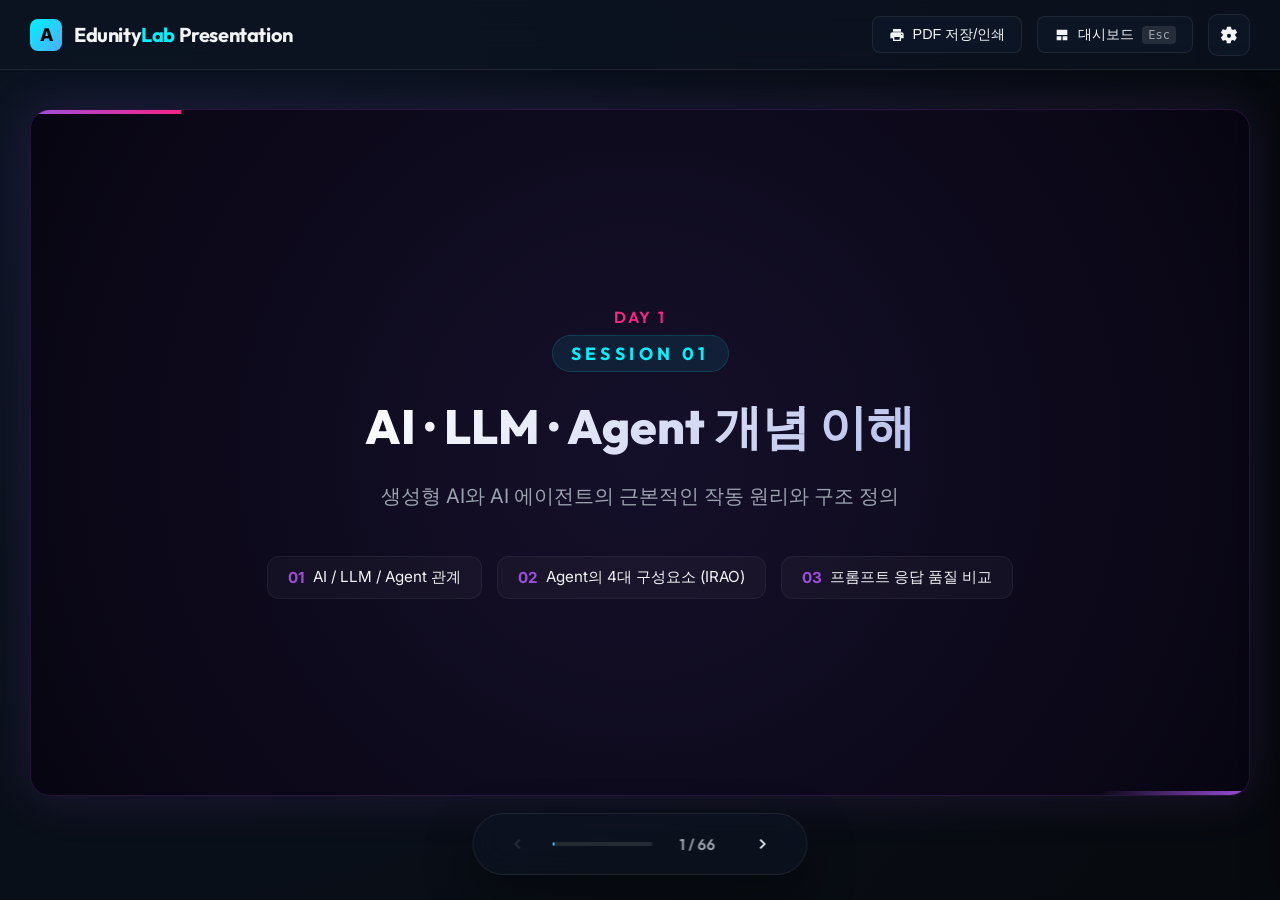
==== commit a2da0cdc: "프린트" ====
--- a/docs/index.html
+++ b/docs/index.html
@@ -25,6 +25,12 @@
         <div class="logo-text">Edunity<span>Lab</span> Presentation</div>
       </div>
       <div class="nav-controls">
+        <button id="print-pdf" class="view-toggle-btn print-pdf-btn" title="PDF 저장/인쇄">
+          <svg style="width:16px;height:16px;fill:currentColor" viewBox="0 0 24 24">
+            <path d="M19,8H5C3.34,8 2,9.34 2,11V17H6V21H18V17H22V11C22,9.34 20.66,8 19,8M16,19H8V15H16V19M19,12C18.45,12 18,11.55 18,11C18,10.45 18.45,10 19,10C19.55,10 20,10.45 20,11C20,11.55 19.55,12 19,12M18,3H6V7H18V3Z" />
+          </svg>
+          PDF 저장/인쇄
+        </button>
         <button id="toggle-view" class="view-toggle-btn">
           <svg style="width:16px;height:16px;fill:currentColor" viewBox="0 0 24 24">
             <path d="M4,4H20V12H4V4M4,14H11V20H4V14M13,14H20V20H13V14Z" />
--- a/docs/style.css
+++ b/docs/style.css
@@ -173,6 +173,11 @@
   color: #080c14;
   font-weight: 600;
   border-color: transparent;
+}
+
+.print-pdf-btn:hover {
+  background: rgba(255, 255, 255, 0.08);
+  border-color: var(--accent-purple);
 }
 
 .badge {
@@ -2118,4 +2123,243 @@
 /* Ensure code containers have copyable content look nice */
 .code-container pre {
   margin: 0;
+}
+
+/* ==========================================
+   Print Optimization & PDF Generation Styles
+   ========================================== */
+@media print {
+  /* Set A4 Landscape page size and margins */
+  @page {
+    size: A4 landscape;
+    margin: 0;
+  }
+
+  /* Override color theme to ink-saving light mode */
+  :root, [data-theme] {
+    --bg-primary: #ffffff !important;
+    --bg-gradient: none !important;
+    --panel-bg: #ffffff !important;
+    --panel-border: rgba(0, 0, 0, 0.1) !important;
+    --panel-shadow: none !important;
+
+    --text-primary: #111111 !important;
+    --text-secondary: #222222 !important;
+    --text-muted: #555555 !important;
+
+    --accent-cyan: #0891b2 !important;
+    --accent-blue: #1e3a8a !important;
+    --accent-purple: #6d28d9 !important;
+    --accent-violet: #5b21b6 !important;
+    --accent-pink: #be185d !important;
+    --accent-green: #047857 !important;
+    --accent-yellow: #b45309 !important;
+
+    --slide-bg: #ffffff !important;
+    --slide-border: rgba(0, 0, 0, 0.1) !important;
+    --code-bg: #f8fafc !important;
+    --code-border: rgba(0, 0, 0, 0.1) !important;
+
+    --kbd-bg: rgba(0, 0, 0, 0.05) !important;
+    --kbd-color: #111111 !important;
+  }
+
+  /* Hide interactive controls, toolbars, dashboards, canvases, and guides */
+  header,
+  .navigation-bar,
+  #tools-drawer,
+  #drawing-canvas,
+  #drawing-indicator,
+  #flash-screen,
+  .footer-nav-guide,
+  .copy-btn,
+  .dashboard-viewport {
+    display: none !important;
+  }
+
+  /* Reset layout structure to allow slide cards to flow naturally */
+  html, body {
+    background: #ffffff !important;
+    color: #111111 !important;
+    width: auto !important;
+    height: auto !important;
+    overflow: visible !important;
+    min-height: 0 !important;
+    -webkit-print-color-adjust: exact !important;
+    print-color-adjust: exact !important;
+  }
+
+  .app-container,
+  .main-viewport {
+    display: block !important;
+    width: auto !important;
+    height: auto !important;
+    overflow: visible !important;
+    padding: 0 !important;
+    margin: 0 !important;
+    position: static !important;
+  }
+
+  .slides-wrapper {
+    display: block !important;
+    width: 100% !important;
+    height: auto !important;
+    max-width: none !important;
+    max-height: none !important;
+    aspect-ratio: auto !important;
+    position: static !important;
+    transform: none !important;
+    overflow: visible !important;
+  }
+
+  /* Re-layout each slide card to fit exactly on one landscape page */
+  .slide-card {
+    position: relative !important;
+    display: flex !important;
+    flex-direction: column !important;
+    justify-content: space-between !important;
+    width: 297mm !important; /* Standard A4 Width */
+    height: 209.9mm !important; /* Fit exactly on A4 height (210mm) without bleeding to next page */
+    box-sizing: border-box !important;
+    margin: 0 auto !important;
+    padding: 40px 50px !important;
+    border: none !important;
+    border-radius: 0 !important;
+    box-shadow: none !important;
+    opacity: 1 !important;
+    visibility: visible !important;
+    transform: none !important;
+    page-break-after: always !important;
+    break-after: page !important;
+    overflow: hidden !important;
+    background: #ffffff !important;
+    backdrop-filter: none !important;
+  }
+
+  /* Disable CSS transitions during printing */
+  * {
+    transition: none !important;
+    animation: none !important;
+  }
+
+  /* Style adjustments for slide elements under print context */
+  .slide-header {
+    border-bottom: 1px solid rgba(0, 0, 0, 0.1) !important;
+    padding-bottom: 10px !important;
+    margin-bottom: 15px !important;
+    height: auto !important;
+  }
+
+  .slide-category {
+    color: var(--accent-blue) !important;
+  }
+
+  .slide-title {
+    color: #111111 !important;
+    font-size: 2rem !important;
+  }
+
+  .slide-body {
+    flex-grow: 1 !important;
+    display: flex !important;
+    flex-direction: column !important;
+    justify-content: center !important;
+    overflow: visible !important;
+    padding-right: 0 !important;
+  }
+
+  .slide-footer {
+    border-top: 1px solid rgba(0, 0, 0, 0.1) !important;
+    padding-top: 10px !important;
+    margin-top: 15px !important;
+    font-size: 0.8rem !important;
+  }
+
+  /* Special slide type styling (e.g. divider slide) */
+  .slide-card.divider-slide {
+    background: #ffffff !important;
+    border: none !important;
+    box-shadow: none !important;
+    display: flex !important;
+    flex-direction: column !important;
+    justify-content: center !important;
+    align-items: center !important;
+    text-align: center !important;
+  }
+
+  .divider-slide .divider-day {
+    color: var(--accent-pink) !important;
+  }
+
+  .divider-slide .divider-tag {
+    color: var(--accent-purple) !important;
+    background: rgba(0, 0, 0, 0.05) !important;
+    border-color: rgba(0, 0, 0, 0.1) !important;
+  }
+
+  /* Standard text colors for gradient/transparent headers */
+  .intro-main-title,
+  .divider-slide .divider-title {
+    background: none !important;
+    -webkit-background-clip: initial !important;
+    background-clip: initial !important;
+    -webkit-text-fill-color: initial !important;
+    color: #111111 !important;
+  }
+
+  /* Visual guides, presenter notes, visual guidance should NEVER print */
+  .presenter-notes,
+  .visual-guide-notes {
+    display: none !important;
+  }
+
+  /* Render lists, tables, cards, and diagrams nicely on white background */
+  .concept-item,
+  .loop-node,
+  .workflow-stage,
+  .persona-card,
+  .rubric-card,
+  .flow-step,
+  .matrix-card,
+  .branch-card,
+  .routing-card,
+  .compare-card,
+  .nested-container,
+  .nested-sub-1,
+  .nested-sub-2 {
+    background: rgba(0, 0, 0, 0.01) !important;
+    border: 1px solid rgba(0, 0, 0, 0.15) !important;
+    color: #111111 !important;
+    box-shadow: none !important;
+    transform: none !important;
+  }
+
+  .table-container {
+    background: #ffffff !important;
+    border: 1px solid rgba(0, 0, 0, 0.15) !important;
+  }
+
+  .slide-table th {
+    background: rgba(0, 0, 0, 0.05) !important;
+    border-bottom: 1px solid rgba(0, 0, 0, 0.15) !important;
+    color: #111111 !important;
+  }
+
+  .slide-table td {
+    border-bottom: 1px solid rgba(0, 0, 0, 0.08) !important;
+    color: #222222 !important;
+  }
+
+  .code-container {
+    background: #f8fafc !important;
+    border: 1px solid rgba(0, 0, 0, 0.15) !important;
+    color: #111111 !important;
+  }
+
+  .code-block {
+    max-height: none !important;
+    overflow-y: visible !important;
+    white-space: pre-wrap !important;
+    word-break: break-all !important;
+  }
 }
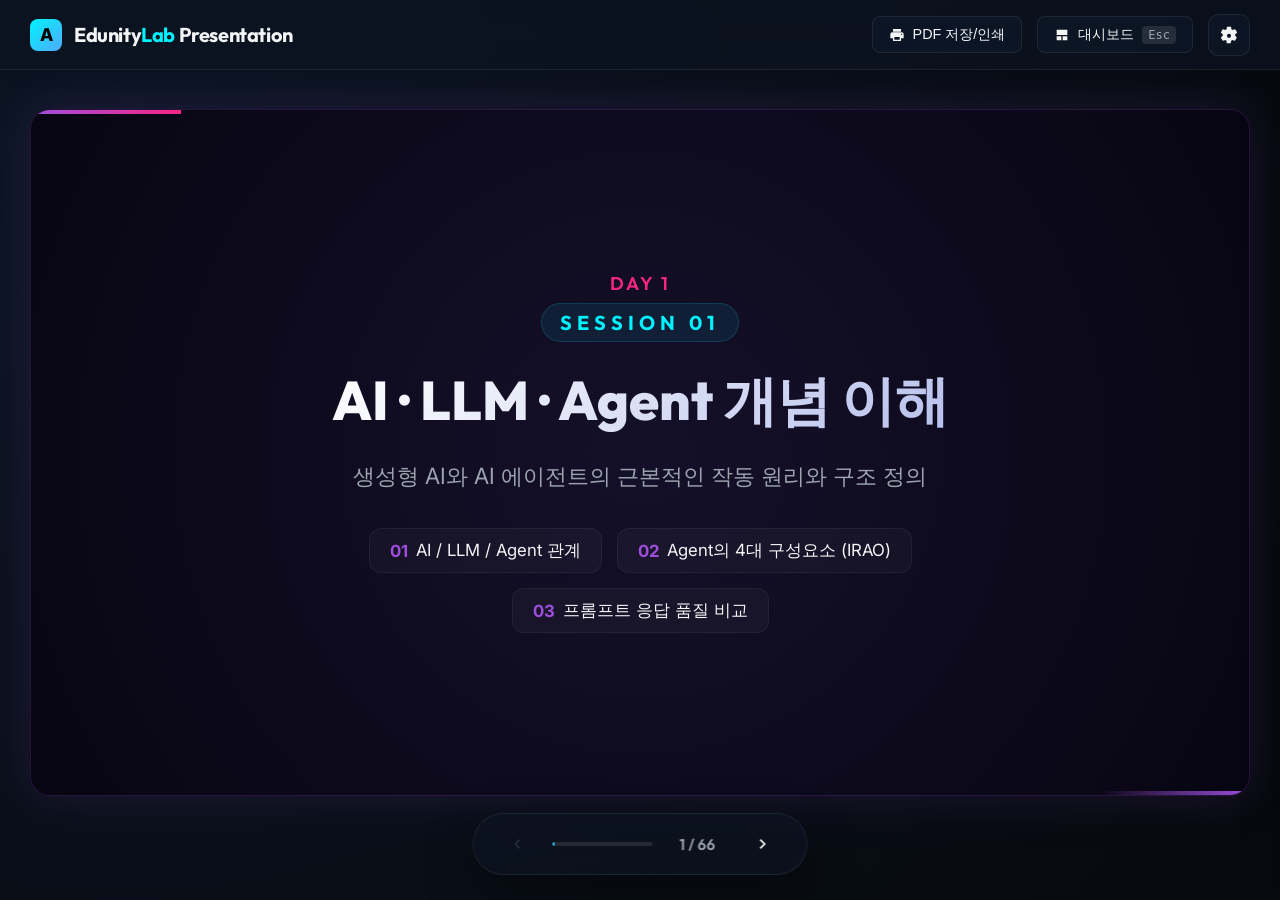
==== commit 6c87d791: "내용 업데이트" ====
--- a/docs/index.html
+++ b/docs/index.html
@@ -1,23 +1,20 @@
 <!DOCTYPE html>
+
 <html lang="ko">
 
 <head>
-  <meta charset="UTF-8">
-  <meta name="viewport" content="width=device-width, initial-scale=1.0">
+  <meta charset="utf-8" />
+  <meta content="width=device-width, initial-scale=1.0" name="viewport" />
   <title>[에듀니티랩] Antigravity 기반 AI 워크플로우 설계와 에이전트 구축</title>
-  <link rel="stylesheet" href="style.css">
+  <link href="style.css" rel="stylesheet" />
 </head>
 
 <body>
-
   <!-- Flash Screen layer for Timer Visual Alert -->
-  <div id="flash-screen" class="flash-screen"></div>
-
+  <div class="flash-screen" id="flash-screen"></div>
   <!-- Drawing Indicator Overlay -->
-  <div id="drawing-indicator" class="drawing-indicator">그리기 모드 활성화 중 (P로 해제)</div>
-
+  <div class="drawing-indicator" id="drawing-indicator">그리기 모드 활성화 중 (P로 해제)</div>
   <div class="app-container">
-
     <!-- Top Header -->
     <header>
       <div class="logo-container">
@@ -25,36 +22,38 @@
         <div class="logo-text">Edunity<span>Lab</span> Presentation</div>
       </div>
       <div class="nav-controls">
-        <button id="print-pdf" class="view-toggle-btn print-pdf-btn" title="PDF 저장/인쇄">
-          <svg style="width:16px;height:16px;fill:currentColor" viewBox="0 0 24 24">
-            <path d="M19,8H5C3.34,8 2,9.34 2,11V17H6V21H18V17H22V11C22,9.34 20.66,8 19,8M16,19H8V15H16V19M19,12C18.45,12 18,11.55 18,11C18,10.45 18.45,10 19,10C19.55,10 20,10.45 20,11C20,11.55 19.55,12 19,12M18,3H6V7H18V3Z" />
+        <button class="view-toggle-btn print-pdf-btn" id="print-pdf" title="PDF 저장/인쇄">
+          <svg style="width:16px;height:16px;fill:currentColor" viewbox="0 0 24 24">
+            <path
+              d="M19,8H5C3.34,8 2,9.34 2,11V17H6V21H18V17H22V11C22,9.34 20.66,8 19,8M16,19H8V15H16V19M19,12C18.45,12 18,11.55 18,11C18,10.45 18.45,10 19,10C19.55,10 20,10.45 20,11C20,11.55 19.55,12 19,12M18,3H6V7H18V3Z">
+            </path>
           </svg>
           PDF 저장/인쇄
         </button>
-        <button id="toggle-view" class="view-toggle-btn">
-          <svg style="width:16px;height:16px;fill:currentColor" viewBox="0 0 24 24">
-            <path d="M4,4H20V12H4V4M4,14H11V20H4V14M13,14H20V20H13V14Z" />
+        <button class="view-toggle-btn" id="toggle-view">
+          <svg style="width:16px;height:16px;fill:currentColor" viewbox="0 0 24 24">
+            <path d="M4,4H20V12H4V4M4,14H11V20H4V14M13,14H20V20H13V14Z"></path>
           </svg>
           대시보드 <span class="badge">Esc</span>
         </button>
-        <button id="toggle-tools" class="presenter-tools-toggle" title="발표자 도구 열기 (T)">
-          <svg style="width:20px;height:20px;fill:currentColor" viewBox="0 0 24 24">
+        <button class="presenter-tools-toggle" id="toggle-tools" title="발표자 도구 열기 (T)">
+          <svg style="width:20px;height:20px;fill:currentColor" viewbox="0 0 24 24">
             <path
-              d="M12,15.5A2.5,2.5 0 0,1 9.5,13A2.5,2.5 0 0,1 12,10.5A2.5,2.5 0 0,1 14.5,13A2.5,2.5 0 0,1 12,15.5M19.43,12.97C19.47,12.65 19.5,12.33 19.5,12C19.5,11.67 19.47,11.34 19.43,11L21.54,9.37C21.73,9.22 21.78,8.95 21.66,8.73L19.66,5.27C19.54,5.05 19.27,4.96 19.05,5.05L16.56,6.05C16.04,5.66 15.47,5.34 14.86,5.08L14.48,2.42C14.44,2.18 14.24,2 14,2H10C9.76,2 9.56,2.18 9.52,2.42L9.14,5.08C8.53,5.34 7.96,5.66 7.44,6.05L4.95,5.05C4.73,4.96 4.46,5.05 4.34,5.27L2.34,8.73C2.21,8.95 2.27,9.22 2.46,9.37L4.57,11C4.53,11.34 4.5,11.67 4.5,12C4.5,12.33 4.53,12.65 4.57,12.97L2.46,14.63C2.27,14.78 2.21,15.05 2.34,15.27L4.34,18.73C4.46,18.95 4.73,19.03 4.95,18.95L7.44,17.95C7.96,18.34 8.53,18.66 9.14,18.92L9.14,21.58C9.18,21.82 9.38,22 9.62,22H13.62C13.86,22 14.06,21.82 14.1,21.58L14.48,18.92C15.09,18.66 15.66,18.34 16.18,17.95L18.67,18.95C18.89,19.03 19.16,18.95 19.28,18.73L21.28,15.27C21.4,15.05 21.35,14.78 21.16,14.63L19.43,12.97Z" />
+              d="M12,15.5A2.5,2.5 0 0,1 9.5,13A2.5,2.5 0 0,1 12,10.5A2.5,2.5 0 0,1 14.5,13A2.5,2.5 0 0,1 12,15.5M19.43,12.97C19.47,12.65 19.5,12.33 19.5,12C19.5,11.67 19.47,11.34 19.43,11L21.54,9.37C21.73,9.22 21.78,8.95 21.66,8.73L19.66,5.27C19.54,5.05 19.27,4.96 19.05,5.05L16.56,6.05C16.04,5.66 15.47,5.34 14.86,5.08L14.48,2.42C14.44,2.18 14.24,2 14,2H10C9.76,2 9.56,2.18 9.52,2.42L9.14,5.08C8.53,5.34 7.96,5.66 7.44,6.05L4.95,5.05C4.73,4.96 4.46,5.05 4.34,5.27L2.34,8.73C2.21,8.95 2.27,9.22 2.46,9.37L4.57,11C4.53,11.34 4.5,11.67 4.5,12C4.5,12.33 4.53,12.65 4.57,12.97L2.46,14.63C2.27,14.78 2.21,15.05 2.34,15.27L4.34,18.73C4.46,18.95 4.73,19.03 4.95,18.95L7.44,17.95C7.96,18.34 8.53,18.66 9.14,18.92L9.14,21.58C9.18,21.82 9.38,22 9.62,22H13.62C13.86,22 14.06,21.82 14.1,21.58L14.48,18.92C15.09,18.66 15.66,18.34 16.18,17.95L18.67,18.95C18.89,19.03 19.16,18.95 19.28,18.73L21.28,15.27C21.4,15.05 21.35,14.78 21.16,14.63L19.43,12.97Z">
+            </path>
           </svg>
         </button>
       </div>
     </header>
-
     <!-- Side Presenter Drawer -->
-    <div id="tools-drawer" class="presenter-tools-drawer">
+    <div class="presenter-tools-drawer" id="tools-drawer">
       <div>
         <div class="drawer-section-title">연습용 타이머</div>
         <div class="timer-container">
           <div class="timer-display">10:00</div>
           <div class="timer-controls-row">
-            <button id="timer-start" class="timer-btn active-play">타이머 시작</button>
-            <button id="timer-reset" class="timer-btn">리셋</button>
+            <button class="timer-btn active-play" id="timer-start">타이머 시작</button>
+            <button class="timer-btn" id="timer-reset">리셋</button>
           </div>
           <div class="timer-presets">
             <button class="preset-btn" data-mins="3">3분</button>
@@ -64,36 +63,36 @@
           </div>
         </div>
       </div>
-
       <div>
         <div class="drawer-section-title">그리기 도구</div>
-        <button id="toggle-drawing" class="tool-action-btn">
-          <svg viewBox="0 0 24 24">
+        <button class="tool-action-btn" id="toggle-drawing">
+          <svg viewbox="0 0 24 24">
             <path
-              d="M14.06,9L15,9.94L5.92,19H5V18.08L14.06,9M17.66,3C17.41,3 17.15,3.1 16.96,3.29L15.13,5.12L18.88,8.87L20.71,7.04C21.1,6.65 21.1,6 20.71,5.63L18.37,3.29C18.17,3.09 17.92,3 17.66,3M14.06,6.19L3,17.25V21H6.75L17.81,9.94L14.06,6.19Z" />
+              d="M14.06,9L15,9.94L5.92,19H5V18.08L14.06,9M17.66,3C17.41,3 17.15,3.1 16.96,3.29L15.13,5.12L18.88,8.87L20.71,7.04C21.1,6.65 21.1,6 20.71,5.63L18.37,3.29C18.17,3.09 17.92,3 17.66,3M14.06,6.19L3,17.25V21H6.75L17.81,9.94L14.06,6.19Z">
+            </path>
           </svg>
           <span class="btn-text">포인터 펜 켜기 (P)</span>
         </button>
-        <button id="clear-drawing" class="tool-action-btn">
-          <svg viewBox="0 0 24 24">
+        <button class="tool-action-btn" id="clear-drawing">
+          <svg viewbox="0 0 24 24">
             <path
-              d="M19.36,2.72L20.78,4.14L15.06,9.86L16.48,11.28L11.12,16.64L9.7,15.22L5.86,19.06L4.44,17.64L8.28,13.8L6.86,12.38L12.22,7.02L13.64,8.44L19.36,2.72M3,21H21V23H3V21Z" />
+              d="M19.36,2.72L20.78,4.14L15.06,9.86L16.48,11.28L11.12,16.64L9.7,15.22L5.86,19.06L4.44,17.64L8.28,13.8L6.86,12.38L12.22,7.02L13.64,8.44L19.36,2.72M3,21H21V23H3V21Z">
+            </path>
           </svg>
           <span>판서 전체 지우기</span>
         </button>
       </div>
-
       <div>
         <div class="drawer-section-title">화면 모드</div>
-        <button id="toggle-theme" class="tool-action-btn">
-          <svg viewBox="0 0 24 24">
+        <button class="tool-action-btn" id="toggle-theme">
+          <svg viewbox="0 0 24 24">
             <path
-              d="M12,18C11.11,18 10.26,17.8 9.5,17.45C11.56,16.5 13,14.42 13,12C13,9.58 11.56,7.5 9.5,6.55C10.26,6.2 11.11,6 12,6A6,6 0 0,1 18,12A6,6 0 0,1 12,18M20,8.69V4H15.31L12,0.69L8.69,4H4V8.69L0.69,12L4,15.31V20H8.69L12,23.31L15.31,20H20V15.31L23.31,12L20,8.69Z" />
+              d="M12,18C11.11,18 10.26,17.8 9.5,17.45C11.56,16.5 13,14.42 13,12C13,9.58 11.56,7.5 9.5,6.55C10.26,6.2 11.11,6 12,6A6,6 0 0,1 18,12A6,6 0 0,1 12,18M20,8.69V4H15.31L12,0.69L8.69,4H4V8.69L0.69,12L4,15.31V20H8.69L12,23.31L15.31,20H20V15.31L23.31,12L20,8.69Z">
+            </path>
           </svg>
           <span class="btn-text">발표용 라이트 모드</span>
         </button>
       </div>
-
       <div>
         <div class="drawer-section-title">단축키 정보</div>
         <div class="cheat-sheet-grid">
@@ -105,16 +104,12 @@
         </div>
       </div>
     </div>
-
     <!-- Main Viewport Area -->
     <main class="main-viewport">
-
       <!-- Slide Deck Presentation Mode -->
       <div class="slides-wrapper">
-
         <!-- Virtual Drawing Pen Layer -->
-        <canvas id="drawing-canvas" class="drawing-canvas-layer"></canvas>
-
+        <canvas class="drawing-canvas-layer" id="drawing-canvas"></canvas>
         <!-- Slide 1: [간지] SESSION 01 -->
         <section class="slide-card divider-slide active" id="slide-1">
           <div class="slide-header" style="display: none;">
@@ -140,13 +135,12 @@
             구조가 어떻게 돌아가는지 핵심 작동 원리를 파악해 보겠습니다.</div>
           <div class="visual-guide-notes" style="display:none;">신비로운 블루/그린 그라데이션 배경. 중앙에 대형 라운드 아웃라인 타이포그래피.</div>
         </section>
-
         <!-- Slide 2: 과정 오프닝 & 1차시 안내 -->
         <section class="slide-card" id="slide-2">
           <div class="slide-header">
             <div>
               <div class="slide-category">1차시. AI · LLM · Agent 개념 이해</div>
-              <div class="slide-title">과정 오프닝 & 1차시 안내</div>
+              <div class="slide-title">과정 오프닝 &amp; 1차시 안내</div>
             </div>
             <div class="slide-meta">
               <span class="day-badge">1일차</span>
@@ -157,10 +151,13 @@
             <ul class="bullet-list">
               <li><span class="highlight">과정명:</span> [중급 공통] Antigravity 기반 AI 워크플로우 설계와 에이전트 구축</li>
               <li><span class="highlight">1차시 주제:</span> AI · LLM · Agent 개념 이해 (AI 에이전트로의 첫걸음)</li>
-              <li><span class="highlight">오늘 배울 내용:</span> </li>
-              <li>ChatGPT 질문과 에이전트 설계의 근본적 차이</li>
-              <li>AI, LLM, Agent의 관계도 정의</li>
-              <li>Agent의 4대 구성요소 (Input, Reasoning, Action, Output)</li>
+              <li><span class="highlight">오늘 배울 내용:</span>
+                <ul>
+                  <li>ChatGPT 질문과 에이전트 설계의 근본적 차이</li>
+                  <li>AI, LLM, Agent의 관계도 정의</li>
+                  <li>Agent의 4대 구성요소 (Input, Reasoning, Action, Output)</li>
+                </ul>
+              </li>
             </ul>
             <div class="presenter-notes" style="display:none;">여러분 안녕하세요! 오늘부터 시작되는 'Antigravity 기반 AI 워크플로우 설계와 에이전트
               구축' 과정의 첫 번째 시간입니다. 1차시에서는 우리가 매일 사용하는 생성형 AI와 앞으로 직접 설계하게 될 'AI 에이전트'가 어떻게 다른지 개념적으로 완벽히 정리하고, 에이전트의 내부
@@ -173,7 +170,6 @@
             <div class="footer-nav-guide"><span>이전 <kbd>←</kbd></span> <span>다음 <kbd>→</kbd></span></div>
           </div>
         </section>
-
         <!-- Slide 3: 도입 질문: 질문과 설계의 차이 -->
         <section class="slide-card" id="slide-3">
           <div class="slide-header">
@@ -187,14 +183,26 @@
             </div>
           </div>
           <div class="slide-body">
-            <ul class="bullet-list">
-              <li><span class="highlight">도입 질문:</span> "ChatGPT에게 매번 좋은 답변을 얻기 위해 프롬프트를 고쳐 쓰는 것과, 하나의 에이전트를 설계하는 것은 무엇이
-                다를까요?"</li>
-              <li><span class="highlight">비교 분석:</span> </li>
-              <li><span class="highlight">ChatGPT 질문:</span> 일회성 질의, 답변을 얻기 위한 즉흥적 시도, 개인의 프롬프트 작성 능력에 의존.</li>
-              <li><span class="highlight">Agent 설계:</span> 반복 가능한 시스템 구축, 입력을 해석해 결과를 내는 자동화 파이프라인 형성, 조직의 표준 워크플로우 적용.
-              </li>
-            </ul>
+            <div class="split-layout">
+              <div>
+                <ul class="bullet-list">
+                  <li><span class="highlight">도입 질문:</span> "ChatGPT에게 매번 좋은 답변을 얻기 위해 프롬프트를 고쳐 쓰는 것과, 하나의 에이전트를 설계하는 것은
+                    무엇이 다를까요?"</li>
+                  <li><span class="highlight">비교 분석:</span>
+                    <ul>
+                      <li><span class="highlight">ChatGPT 질문:</span> 일회성 질의, 답변을 얻기 위한 즉흥적 시도, 개인의 프롬프트 작성 능력에 의존.</li>
+                      <li><span class="highlight">Agent 설계:</span> 반복 가능한 시스템 구축, 입력을 해석해 결과를 내는 자동화 파이프라인 형성, 조직의 표준
+                        워크플로우 적용.</li>
+                    </ul>
+                  </li>
+                </ul>
+              </div>
+              <div class="image-container"
+                style="display: flex; justify-content: center; align-items: center; background: rgba(255,255,255,0.02); border: 1px solid var(--panel-border); border-radius: 12px; padding: 10px;">
+                <img alt="질문과 설계의 차이" src="images/slide3_illustration.png"
+                  style="max-width: 100%; max-height: 320px; border-radius: 8px; object-fit: contain;" />
+              </div>
+            </div>
             <div class="presenter-notes" style="display:none;">우리는 프롬프트 엔지니어링이라고 하면 매번 다르게 입력해서 좋은 대답을 구하는 '개인 비서와의 대화'를
               생각합니다. 하지만 에이전트 설계는 다릅니다. 사용자가 어떤 질문을 던지더라도 정해진 프로세스에 맞춰 판단하고, 도구를 실행해 표준화된 업무 결과물을 뽑아내는 '시스템'을 짓는 일입니다.
             </div>
@@ -206,7 +214,6 @@
             <div class="footer-nav-guide"><span>이전 <kbd>←</kbd></span> <span>다음 <kbd>→</kbd></span></div>
           </div>
         </section>
-
         <!-- Slide 4: 도입 질문: AI가 일을 처리하려면? -->
         <section class="slide-card" id="slide-4">
           <div class="slide-header">
@@ -227,8 +234,8 @@
                 <div class="flow-desc">현재 입력된 데이터가 무엇인지 파악하고 분류하는 문제 정의 및 의사결정 단계</div>
               </div>
               <div class="flow-arrow">
-                <svg viewBox="0 0 24 24">
-                  <path d="M4 11h12.59l-5.3 5.3 1.42 1.42L20 12l-7.29-7.29-1.42 1.42 5.3 5.3H4v2z" />
+                <svg viewbox="0 0 24 24">
+                  <path d="M4 11h12.59l-5.3 5.3 1.42 1.42L20 12l-7.29-7.29-1.42 1.42 5.3 5.3H4v2z"></path>
                 </svg>
               </div>
               <div class="flow-step">
@@ -237,8 +244,8 @@
                 <div class="flow-desc">메일 발송, DB 저장, API 통신 등 외부 시스템과의 연결 및 동작 수행 단계</div>
               </div>
               <div class="flow-arrow">
-                <svg viewBox="0 0 24 24">
-                  <path d="M4 11h12.59l-5.3 5.3 1.42 1.42L20 12l-7.29-7.29-1.42 1.42 5.3 5.3H4v2z" />
+                <svg viewbox="0 0 24 24">
+                  <path d="M4 11h12.59l-5.3 5.3 1.42 1.42L20 12l-7.29-7.29-1.42 1.42 5.3 5.3H4v2z"></path>
                 </svg>
               </div>
               <div class="flow-step">
@@ -247,14 +254,14 @@
                 <div class="flow-desc">지정된 템플릿이나 JSON 포맷으로 최종 결과를 전달하여 후속 자동화 연계 보장</div>
               </div>
             </div>
-            <div class="visual-guide-notes" style="display:none;">'판단 -> 도구 사용 -> 출력'의 유기적인 순서도를 가로형 인포그래픽으로 구현.</div>
-          </div>
-          <div class="slide-footer">
-            <div>가이드: '판단 -> 도구 사용 -> 출력'의 유기적인 순서도를 가로형 인포그래픽으로 구현.</div>
-            <div class="footer-nav-guide"><span>이전 <kbd>←</kbd></span> <span>다음 <kbd>→</kbd></span></div>
-          </div>
-        </section>
-
+            <div class="visual-guide-notes" style="display:none;">'판단 -&gt; 도구 사용 -&gt; 출력'의 유기적인 순서도를 가로형 인포그래픽으로 구현.
+            </div>
+          </div>
+          <div class="slide-footer">
+            <div>가이드: '판단 -&gt; 도구 사용 -&gt; 출력'의 유기적인 순서도를 가로형 인포그래픽으로 구현.</div>
+            <div class="footer-nav-guide"><span>이전 <kbd>←</kbd></span> <span>다음 <kbd>→</kbd></span></div>
+          </div>
+        </section>
         <!-- Slide 5: 핵심 설명: AI · LLM · Agent의 관계 -->
         <section class="slide-card" id="slide-5">
           <div class="slide-header">
@@ -282,15 +289,15 @@
                 </div>
               </div>
             </div>
-            <div class="visual-guide-notes" style="display:none;">세 개의 원이 서로를 포함하고 있는 벤다이어그램(AI > LLM > Agent)을 입체적인
+            <div class="visual-guide-notes" style="display:none;">세 개의 원이 서로를 포함하고 있는 벤다이어그램(AI &gt; LLM &gt; Agent)을
+              입체적인
               레이어로 표현.</div>
           </div>
           <div class="slide-footer">
-            <div>가이드: 세 개의 원이 서로를 포함하고 있는 벤다이어그램(AI > LLM > Agent)을 입체적인 레이어로 표현.</div>
-            <div class="footer-nav-guide"><span>이전 <kbd>←</kbd></span> <span>다음 <kbd>→</kbd></span></div>
-          </div>
-        </section>
-
+            <div>가이드: 세 개의 원이 서로를 포함하고 있는 벤다이어그램(AI &gt; LLM &gt; Agent)을 입체적인 레이어로 표현.</div>
+            <div class="footer-nav-guide"><span>이전 <kbd>←</kbd></span> <span>다음 <kbd>→</kbd></span></div>
+          </div>
+        </section>
         <!-- Slide 6: 핵심 설명: 생성형 AI vs 에이전트의 차이점 -->
         <section class="slide-card" id="slide-6">
           <div class="slide-header">
@@ -345,7 +352,6 @@
             <div class="footer-nav-guide"><span>이전 <kbd>←</kbd></span> <span>다음 <kbd>→</kbd></span></div>
           </div>
         </section>
-
         <!-- Slide 7: 핵심 설명: Agent 4대 구성요소 (IRAO) -->
         <section class="slide-card" id="slide-7">
           <div class="slide-header">
@@ -366,8 +372,8 @@
                 <div class="flow-desc">사용자 발화, 이메일 본문, API 호출 등으로 전달받은 원시 데이터</div>
               </div>
               <div class="flow-arrow">
-                <svg viewBox="0 0 24 24">
-                  <path d="M4 11h12.59l-5.3 5.3 1.42 1.42L20 12l-7.29-7.29-1.42 1.42 5.3 5.3H4v2z" />
+                <svg viewbox="0 0 24 24">
+                  <path d="M4 11h12.59l-5.3 5.3 1.42 1.42L20 12l-7.29-7.29-1.42 1.42 5.3 5.3H4v2z"></path>
                 </svg>
               </div>
               <div class="flow-step">
@@ -376,8 +382,8 @@
                 <div class="flow-desc">페르소나 규칙에 따라 입력 데이터 분석 및 실행 계획 수립</div>
               </div>
               <div class="flow-arrow">
-                <svg viewBox="0 0 24 24">
-                  <path d="M4 11h12.59l-5.3 5.3 1.42 1.42L20 12l-7.29-7.29-1.42 1.42 5.3 5.3H4v2z" />
+                <svg viewbox="0 0 24 24">
+                  <path d="M4 11h12.59l-5.3 5.3 1.42 1.42L20 12l-7.29-7.29-1.42 1.42 5.3 5.3H4v2z"></path>
                 </svg>
               </div>
               <div class="flow-step">
@@ -386,8 +392,8 @@
                 <div class="flow-desc">검색, API 요청, 코드 실행 등 물리적 태스크 수행</div>
               </div>
               <div class="flow-arrow">
-                <svg viewBox="0 0 24 24">
-                  <path d="M4 11h12.59l-5.3 5.3 1.42 1.42L20 12l-7.29-7.29-1.42 1.42 5.3 5.3H4v2z" />
+                <svg viewbox="0 0 24 24">
+                  <path d="M4 11h12.59l-5.3 5.3 1.42 1.42L20 12l-7.29-7.29-1.42 1.42 5.3 5.3H4v2z"></path>
                 </svg>
               </div>
               <div class="flow-step">
@@ -403,7 +409,6 @@
             <div class="footer-nav-guide"><span>이전 <kbd>←</kbd></span> <span>다음 <kbd>→</kbd></span></div>
           </div>
         </section>
-
         <!-- Slide 8: 실습 안내: 질문 방식별 응답 비교 실습 -->
         <section class="slide-card" id="slide-8">
           <div class="slide-header">
@@ -432,7 +437,6 @@
             <div class="footer-nav-guide"><span>이전 <kbd>←</kbd></span> <span>다음 <kbd>→</kbd></span></div>
           </div>
         </section>
-
         <!-- Slide 9: 실습 진행: 3개 유형 프롬프트 대조 -->
         <section class="slide-card" id="slide-9">
           <div class="slide-header">
@@ -477,7 +481,6 @@
             <div class="footer-nav-guide"><span>이전 <kbd>←</kbd></span> <span>다음 <kbd>→</kbd></span></div>
           </div>
         </section>
-
         <!-- Slide 10: 공유 및 토론: 무엇이 결과의 차이를 만드는가? -->
         <section class="slide-card" id="slide-10">
           <div class="slide-header">
@@ -492,10 +495,13 @@
           </div>
           <div class="slide-body">
             <ul class="bullet-list">
-              <li><span class="highlight">공유 질문:</span> </li>
-              <li>1. 어떤 방식의 질문 결과가 실제 현업 메일로 즉시 사용하기에 가장 수월했습니까?</li>
-              <li>2. 1단계와 3단계 결과물의 퀄리티 차이를 만든 핵심적인 요인은 무엇입니까?</li>
-              <li>3. 에이전트 설계라는 관점에서 볼 때, 'Action(실행)' 단계에 활용될 수 있는 부분은 무엇입니까?</li>
+              <li><span class="highlight">공유 질문:</span>
+                <ul>
+                  <li>1. 어떤 방식의 질문 결과가 실제 현업 메일로 즉시 사용하기에 가장 수월했습니까?</li>
+                  <li>2. 1단계와 3단계 결과물의 퀄리티 차이를 만든 핵심적인 요인은 무엇입니까?</li>
+                  <li>3. 에이전트 설계라는 관점에서 볼 때, 'Action(실행)' 단계에 활용될 수 있는 부분은 무엇입니까?</li>
+                </ul>
+              </li>
             </ul>
             <div class="presenter-notes" style="display:none;">실습 결과를 서로 나누어 보겠습니다. 단순히 친절하게 답하라는 지시보다, 메일의 본질적인 구조(사과,
               원인 분석, 대안 제시)를 분할하여 지시했을 때 훨씬 정돈된 대답이 나옵니다. 에이전트 설계의 핵심은 바로 이 '단계적 지시'와 '구조 설계'에 있습니다.</div>
@@ -506,7 +512,6 @@
             <div class="footer-nav-guide"><span>이전 <kbd>←</kbd></span> <span>다음 <kbd>→</kbd></span></div>
           </div>
         </section>
-
         <!-- Slide 11: 정리: 1차시 핵심 요약 -->
         <section class="slide-card" id="slide-11">
           <div class="slide-header">
@@ -521,10 +526,15 @@
           </div>
           <div class="slide-body">
             <ul class="bullet-list">
-              <li><span class="highlight">1차시 요약:</span> </li>
-              <li><span class="highlight">질문보다 시스템:</span> 에이전트는 매번 질문을 잘 다듬는 차원을 넘어, 업무 프로세스를 파이프라인화하는 시스템 설계다.</li>
-              <li><span class="highlight">구조화된 생각:</span> 입력을 정확히 규정하고, 판단 로직을 세우고, 실행 도구를 연결하고, 정돈된 출력을 내는 과정이다.</li>
-              <li><span class="highlight">다음 차시 예고:</span> 2차시. 프롬프트 구조화 & Persona 설계 (일관성 있는 페르소나와 구조화 기법)</li>
+              <li><span class="highlight">1차시 요약:</span>
+                <ul>
+                  <li><span class="highlight">질문보다 시스템:</span> 에이전트는 매번 질문을 잘 다듬는 차원을 넘어, 업무 프로세스를 파이프라인화하는 시스템 설계다.
+                  </li>
+                  <li><span class="highlight">구조화된 생각:</span> 입력을 정확히 규정하고, 판단 로직을 세우고, 실행 도구를 연결하고, 정돈된 출력을 내는 과정이다.
+                  </li>
+                  <li><span class="highlight">다음 차시 예고:</span> 2차시. 프롬프트 구조화 &amp; Persona 설계 (일관성 있는 페르소나와 구조화 기법)</li>
+                </ul>
+              </li>
             </ul>
             <div class="presenter-notes" style="display:none;">1차시를 정리하겠습니다. 에이전트 설계는 단순 질문 작성이 아닌 구조화된 업무의 설계도입니다. 다음
               2차시에는 에이전트의 '두뇌' 부분에 확실한 일관성을 불어넣어 줄 Persona와 이를 지탱하는 프롬프트 구조화 기법을 알아보겠습니다. 수고하셨습니다.</div>
@@ -538,52 +548,53 @@
             <div class="footer-nav-guide"><span>이전 <kbd>←</kbd></span> <span>다음 <kbd>→</kbd></span></div>
           </div>
         </section>
-
         <!-- Slide 12: [간지] SESSION 02 -->
         <section class="slide-card divider-slide" id="slide-12">
           <div class="slide-header" style="display: none;">
-            <div class="slide-category">1일차 | 2차시. 프롬프트 구조화 & Persona 설계</div>
-            <div class="slide-title">[세션 오프닝] 2차시. 프롬프트 구조화 & Persona 설계</div>
+            <div class="slide-category">1일차 | 2차시. 프롬프트 구조화 &amp; Persona 설계</div>
+            <div class="slide-title">[세션 오프닝] 2차시. 프롬프트 구조화 &amp; Persona 설계</div>
           </div>
           <div class="divider-content">
             <div class="divider-day">DAY 1</div>
             <div class="divider-tag">SESSION 02</div>
-            <h1 class="divider-title">프롬프트 구조화 & Persona 설계</h1>
+            <h1 class="divider-title">프롬프트 구조화 &amp; Persona 설계</h1>
             <p class="divider-subtitle">일관성 있는 지능과 구조적 답변을 유도하는 최적의 프롬프트 작성 체계</p>
             <div class="divider-topics">
               <div class="topic-badge"><span>01</span> Persona 설정 기법</div>
               <div class="topic-badge"><span>02</span> System Prompt 설계</div>
-              <div class="topic-badge"><span>03</span> Markdown 구조화 & 제약 제어</div>
+              <div class="topic-badge"><span>03</span> Markdown 구조화 &amp; 제약 제어</div>
             </div>
           </div>
           <div class="slide-body" style="display: none;">
-            <p>2차시. 프롬프트 구조화 & Persona 설계 세션 시작</p>
+            <p>2차시. 프롬프트 구조화 &amp; Persona 설계 세션 시작</p>
             <p>일관성 있는 지능과 구조적 답변을 유도하는 최적의 프롬프트 작성 체계</p>
           </div>
           <div class="presenter-notes" style="display:none;">2차시에서는 에이전트의 '두뇌' 부분에 확실한 일관성을 불어넣어 줄 Persona와 이를 지탱하는 프롬프트
             구조화 기법을 실습합니다.</div>
           <div class="visual-guide-notes" style="display:none;">신비로운 퍼플/바이올렛 그라데이션 배경. 중앙에 대형 라운드 아웃라인 타이포그래피.</div>
         </section>
-
         <!-- Slide 13: 2차시 도입 & 아젠다 -->
         <section class="slide-card" id="slide-13">
           <div class="slide-header">
             <div>
-              <div class="slide-category">2차시. 프롬프트 구조화 & Persona 설계</div>
-              <div class="slide-title">2차시 도입 & 아젠다</div>
-            </div>
-            <div class="slide-meta">
-              <span class="day-badge">1일차</span>
-              <span>에듀니티랩</span>
-            </div>
-          </div>
-          <div class="slide-body">
-            <ul class="bullet-list">
-              <li><span class="highlight">2차시 주제:</span> 프롬프트 구조화 & Persona 설계</li>
-              <li><span class="highlight">오늘 배울 내용:</span> </li>
-              <li>역할(Persona)이 프롬프트 아웃풋의 품질과 톤앤매너에 미치는 영향</li>
-              <li>글로벌 표준 프롬프트 프레임워크: RICT 구조</li>
-              <li>좋은 페르소나 설계를 위한 3가지 황금 규칙</li>
+              <div class="slide-category">2차시. 프롬프트 구조화 &amp; Persona 설계</div>
+              <div class="slide-title">2차시 도입 &amp; 아젠다</div>
+            </div>
+            <div class="slide-meta">
+              <span class="day-badge">1일차</span>
+              <span>에듀니티랩</span>
+            </div>
+          </div>
+          <div class="slide-body">
+            <ul class="bullet-list">
+              <li><span class="highlight">2차시 주제:</span> 프롬프트 구조화 &amp; Persona 설계</li>
+              <li><span class="highlight">오늘 배울 내용:</span>
+                <ul>
+                  <li>역할(Persona)이 프롬프트 아웃풋의 품질과 톤앤매너에 미치는 영향</li>
+                  <li>글로벌 표준 프롬프트 프레임워크: RICT 구조</li>
+                  <li>좋은 페르소나 설계를 위한 3가지 황금 규칙</li>
+                </ul>
+              </li>
             </ul>
             <div class="presenter-notes" style="display:none;">2차시를 시작하겠습니다. 앞서 우리는 에이전트의 뇌를 구성하는 첫 단추가 프롬프트라는 것을 알았습니다.
               이번 시간에는 LLM에게 단순한 대답을 유도하는 것이 아니라, 특정 분야의 '전문가'로서 한결같고 안정적인 판단 기준을 지니도록 만드는 페르소나 설계와 구조화 기법을 다뤄보겠습니다.
@@ -596,12 +607,11 @@
             <div class="footer-nav-guide"><span>이전 <kbd>←</kbd></span> <span>다음 <kbd>→</kbd></span></div>
           </div>
         </section>
-
         <!-- Slide 14: 도입 질문: 역할 부여의 효과 -->
         <section class="slide-card" id="slide-14">
           <div class="slide-header">
             <div>
-              <div class="slide-category">2차시. 프롬프트 구조화 & Persona 설계</div>
+              <div class="slide-category">2차시. 프롬프트 구조화 &amp; Persona 설계</div>
               <div class="slide-title">도입 질문: 역할 부여의 효과</div>
             </div>
             <div class="slide-meta">
@@ -613,9 +623,13 @@
             <ul class="bullet-list">
               <li><span class="highlight">도입 질문:</span> "동일한 내용의 질문을 던져도 '누가 답변하느냐(Persona)'에 따라 LLM의 분석 결과와 문장이 완전히
                 달라지는 이유는 무엇일까요?"</li>
-              <li><span class="highlight">핵심 원리:</span> </li>
-              <li><span class="highlight">가중치 활성화:</span> LLM 내부의 방대한 신경망 중 해당 역할군과 관련된 단어뭉치와 지식 가중치를 집중적으로 활성화함.</li>
-              <li><span class="highlight">판단 기준 변경:</span> 단순 답변이 아닌 해당 직군의 전문성, 말투, 금기어 등을 고려함.</li>
+              <li><span class="highlight">핵심 원리:</span>
+                <ul>
+                  <li><span class="highlight">가중치 활성화:</span> LLM 내부의 방대한 신경망 중 해당 역할군과 관련된 단어뭉치와 지식 가중치를 집중적으로 활성화함.
+                  </li>
+                  <li><span class="highlight">판단 기준 변경:</span> 단순 답변이 아닌 해당 직군의 전문성, 말투, 금기어 등을 고려함.</li>
+                </ul>
+              </li>
             </ul>
             <div class="presenter-notes" style="display:none;">LLM에 '너는 15년 차 시니어 마케터야'라고 역할을 지정하면, 언어 모델은 웹에 존재하는 수많은
               마케팅 서적과 보고서 데이터 근처의 단어들을 중심으로 문장을 생성하기 시작합니다. 즉, 단순히 말투만 바뀌는 것이 아니라 문제를 바라보는 깊이와 기준 자체가 달라지는 것입니다.</div>
@@ -627,12 +641,11 @@
             <div class="footer-nav-guide"><span>이전 <kbd>←</kbd></span> <span>다음 <kbd>→</kbd></span></div>
           </div>
         </section>
-
         <!-- Slide 15: 핵심 설명: 프롬프트의 4대 뼈대 (R-I-C-O) -->
         <section class="slide-card" id="slide-15">
           <div class="slide-header">
             <div>
-              <div class="slide-category">2차시. 프롬프트 구조화 & Persona 설계</div>
+              <div class="slide-category">2차시. 프롬프트 구조화 &amp; Persona 설계</div>
               <div class="slide-title">핵심 설명: 프롬프트의 4대 뼈대 (R-I-C-O)</div>
             </div>
             <div class="slide-meta">
@@ -679,12 +692,11 @@
             <div class="footer-nav-guide"><span>이전 <kbd>←</kbd></span> <span>다음 <kbd>→</kbd></span></div>
           </div>
         </section>
-
         <!-- Slide 16: 핵심 설명: 좋은 Persona의 3가지 조건 -->
         <section class="slide-card" id="slide-16">
           <div class="slide-header">
             <div>
-              <div class="slide-category">2차시. 프롬프트 구조화 & Persona 설계</div>
+              <div class="slide-category">2차시. 프롬프트 구조화 &amp; Persona 설계</div>
               <div class="slide-title">핵심 설명: 좋은 Persona의 3가지 조건</div>
             </div>
             <div class="slide-meta">
@@ -694,11 +706,16 @@
           </div>
           <div class="slide-body">
             <ul class="bullet-list">
-              <li><span class="highlight">성공적인 페르소나 설계법:</span> </li>
-              <li><span class="highlight">1. 역할의 구체화:</span> "마케터야" (X) -> "신규 앱 다운로드 캠페인을 진행하는 퍼포먼스 마케팅 팀장이야" (O)</li>
-              <li><span class="highlight">2. 판단 및 의사결정 기준 포함:</span> "리뷰에 답해줘" (X) -> "환불 요구 리뷰에는 당사 책임 여부를 3단계 기준으로 엄격히
-                판단해 답해줘" (O)</li>
-              <li><span class="highlight">3. 명확한 대상(Audience) 설정:</span> "일반 고객을 대상으로 쉬운 용어를 쓰되 정중함을 유지한다."</li>
+              <li><span class="highlight">성공적인 페르소나 설계법:</span>
+                <ul>
+                  <li><span class="highlight">1. 역할의 구체화:</span> "마케터야" (X) -&gt; "신규 앱 다운로드 캠페인을 진행하는 퍼포먼스 마케팅 팀장이야"
+                    (O)</li>
+                  <li><span class="highlight">2. 판단 및 의사결정 기준 포함:</span> "리뷰에 답해줘" (X) -&gt; "환불 요구 리뷰에는 당사 책임 여부를 3단계
+                    기준으로 엄격히
+                    판단해 답해줘" (O)</li>
+                  <li><span class="highlight">3. 명확한 대상(Audience) 설정:</span> "일반 고객을 대상으로 쉬운 용어를 쓰되 정중함을 유지한다."</li>
+                </ul>
+              </li>
             </ul>
             <div class="presenter-notes" style="display:none;">좋은 페르소나를 만들기 위해서는 단순 직업 이름만 던져서는 부족합니다. 그 사람의 연차, 담당
               프로젝트의 성격, 일할 때 적용할 구체적인 내부 정책과 기준, 그리고 이 글을 읽을 최종 타겟 독자층까지 함께 묘사해 주어야 기대에 부합하는 정밀한 결과가 나옵니다.</div>
@@ -710,12 +727,11 @@
             <div class="footer-nav-guide"><span>이전 <kbd>←</kbd></span> <span>다음 <kbd>→</kbd></span></div>
           </div>
         </section>
-
         <!-- Slide 17: 사례 분석: 부실한 페르소나 vs 잘 짜인 페르소나 -->
         <section class="slide-card" id="slide-17">
           <div class="slide-header">
             <div>
-              <div class="slide-category">2차시. 프롬프트 구조화 & Persona 설계</div>
+              <div class="slide-category">2차시. 프롬프트 구조화 &amp; Persona 설계</div>
               <div class="slide-title">사례 분석: 부실한 페르소나 vs 잘 짜인 페르소나</div>
             </div>
             <div class="slide-meta">
@@ -725,13 +741,19 @@
           </div>
           <div class="slide-body">
             <ul class="bullet-list">
-              <li><strong>Before (부실한 설계)</strong></li>
-              <li><code>"너는 블로그 작가야. AI 트렌드에 대해 쉽게 블로그 글을 써줘."</code></li>
-              <li><strong>After (구조화된 설계)</strong></li>
-              <li><code>Role: IT 전문 테크 저널리스트</code></li>
-              <li><code>Instruction: AI 에이전트의 발전 현황과 산업적 영향을 설명하는 칼럼 작성</code></li>
-              <li><code>Context: 독자는 비전공자 직장인. 전문 용어는 주석을 달고, 구체적 비즈니스 사례 2개 포함</code></li>
-              <li><code>Output: 제목 1개, 서론-본론-결론의 3단 구성, 1,000자 이내의 친근한 어조</code></li>
+              <li><strong>Before (부실한 설계)</strong>
+                <ul>
+                  <li><code>"너는 블로그 작가야. AI 트렌드에 대해 쉽게 블로그 글을 써줘."</code></li>
+                </ul>
+              </li>
+              <li><strong>After (구조화된 설계)</strong>
+                <ul>
+                  <li><code>Role: IT 전문 테크 저널리스트</code></li>
+                  <li><code>Instruction: AI 에이전트의 발전 현황과 산업적 영향을 설명하는 칼럼 작성</code></li>
+                  <li><code>Context: 독자는 비전공자 직장인. 전문 용어는 주석을 달고, 구체적 비즈니스 사례 2개 포함</code></li>
+                  <li><code>Output: 제목 1개, 서론-본론-결론의 3단 구성, 1,000자 이내의 친근한 어조</code></li>
+                </ul>
+              </li>
             </ul>
             <div class="presenter-notes" style="display:none;">Before와 After의 차이가 느껴지시나요? 전자는 평이하고 뻔한 인터넷 글을 생성하지만, 후자는
               직장인들이 출퇴근 길에 읽기 딱 좋은 깊이와 분량의 트렌드 칼럼을 정확한 아웃풋 규격에 맞춰 뽑아냅니다.</div>
@@ -743,12 +765,11 @@
             <div class="footer-nav-guide"><span>이전 <kbd>←</kbd></span> <span>다음 <kbd>→</kbd></span></div>
           </div>
         </section>
-
         <!-- Slide 18: 실습 안내: Persona별 프롬프트 설계 실습 -->
         <section class="slide-card" id="slide-18">
           <div class="slide-header">
             <div>
-              <div class="slide-category">2차시. 프롬프트 구조화 & Persona 설계</div>
+              <div class="slide-category">2차시. 프롬프트 구조화 &amp; Persona 설계</div>
               <div class="slide-title">실습 안내: Persona별 프롬프트 설계 실습</div>
             </div>
             <div class="slide-meta">
@@ -760,10 +781,13 @@
             <ul class="bullet-list">
               <li><span class="highlight">실습명:</span> 동일한 작업에 대한 Persona별 결과 분석 및 최적화</li>
               <li><span class="highlight">실습 태스크:</span> <code>"신규 서비스(예: AI 일정 관리 앱) 출시 안내문 작성"</code></li>
-              <li><span class="highlight">실험할 3대 페르소나:</span> </li>
-              <li><span class="highlight">Persona A:</span> 친절한 고객 지원 상담원</li>
-              <li><span class="highlight">Persona B:</span> 논리적인 서비스 기획자</li>
-              <li><span class="highlight">Persona C:</span> 업계 트렌드 리포트 분석가</li>
+              <li><span class="highlight">실험할 3대 페르소나:</span>
+                <ul>
+                  <li><span class="highlight">Persona A:</span> 친절한 고객 지원 상담원</li>
+                  <li><span class="highlight">Persona B:</span> 논리적인 서비스 기획자</li>
+                  <li><span class="highlight">Persona C:</span> 업계 트렌드 리포트 분석가</li>
+                </ul>
+              </li>
             </ul>
             <div class="presenter-notes" style="display:none;">두 번째 실습 시간입니다. 새로운 AI 기반 서비스의 출시 소식을 알리는 글을 작성해 볼 텐데요.
               상담원, 기획자, 트렌드 분석가라는 3가지의 완전히 다른 인격체를 투입해 결과물을 얻어보고, 각 인격체가 생성한 글의 구조와 표현 방식을 대조해 보겠습니다.</div>
@@ -775,12 +799,11 @@
             <div class="footer-nav-guide"><span>이전 <kbd>←</kbd></span> <span>다음 <kbd>→</kbd></span></div>
           </div>
         </section>
-
         <!-- Slide 19: 실습 진행: 페르소나 설정 및 프롬프트 템플릿 -->
         <section class="slide-card" id="slide-19">
           <div class="slide-header">
             <div>
-              <div class="slide-category">2차시. 프롬프트 구조화 & Persona 설계</div>
+              <div class="slide-category">2차시. 프롬프트 구조화 &amp; Persona 설계</div>
               <div class="slide-title">실습 진행: 페르소나 설정 및 프롬프트 템플릿</div>
             </div>
             <div class="slide-meta">
@@ -823,12 +846,11 @@
             <div class="footer-nav-guide"><span>이전 <kbd>←</kbd></span> <span>다음 <kbd>→</kbd></span></div>
           </div>
         </section>
-
         <!-- Slide 20: 공유 및 토론: 최적의 페르소나 조합 찾기 -->
         <section class="slide-card" id="slide-20">
           <div class="slide-header">
             <div>
-              <div class="slide-category">2차시. 프롬프트 구조화 & Persona 설계</div>
+              <div class="slide-category">2차시. 프롬프트 구조화 &amp; Persona 설계</div>
               <div class="slide-title">공유 및 토론: 최적의 페르소나 조합 찾기</div>
             </div>
             <div class="slide-meta">
@@ -838,10 +860,13 @@
           </div>
           <div class="slide-body">
             <ul class="bullet-list">
-              <li><span class="highlight">토론 과제:</span> </li>
-              <li>1. 특정 역할만 주었을 때보다 '판단 및 제약 기준'을 추가했을 때 결과물의 퀄리티는 어떻게 달라졌습니까?</li>
-              <li>2. 실무에서 가장 유용하게 쓸 수 있을 것 같은 자신만의 페르소나 조합은 무엇입니까?</li>
-              <li>3. 페르소나 일관성을 방해하는 에러나 한계점은 없었나요?</li>
+              <li><span class="highlight">토론 과제:</span>
+                <ul>
+                  <li>1. 특정 역할만 주었을 때보다 '판단 및 제약 기준'을 추가했을 때 결과물의 퀄리티는 어떻게 달라졌습니까?</li>
+                  <li>2. 실무에서 가장 유용하게 쓸 수 있을 것 같은 자신만의 페르소나 조합은 무엇입니까?</li>
+                  <li>3. 페르소나 일관성을 방해하는 에러나 한계점은 없었나요?</li>
+                </ul>
+              </li>
             </ul>
             <div class="presenter-notes" style="display:none;">여러분의 실습 결과를 공유해 보겠습니다. 역할을 구체적으로 주지 않으면 AI는 보편적인 수준의 대답만
               합니다. 하지만 우리가 원하는 것은 비즈니스 수준의 전문적 판단입니다. 실무에서 자주 사용할 수 있는 핵심 페르소나 조합을 이야기해 봅시다.</div>
@@ -853,12 +878,11 @@
             <div class="footer-nav-guide"><span>이전 <kbd>←</kbd></span> <span>다음 <kbd>→</kbd></span></div>
           </div>
         </section>
-
         <!-- Slide 21: 심화: 페르소나의 일관성을 유지하는 팁 -->
         <section class="slide-card" id="slide-21">
           <div class="slide-header">
             <div>
-              <div class="slide-category">2차시. 프롬프트 구조화 & Persona 설계</div>
+              <div class="slide-category">2차시. 프롬프트 구조화 &amp; Persona 설계</div>
               <div class="slide-title">심화: 페르소나의 일관성을 유지하는 팁</div>
             </div>
             <div class="slide-meta">
@@ -868,11 +892,16 @@
           </div>
           <div class="slide-body">
             <ul class="bullet-list">
-              <li><span class="highlight">페르소나 탈옥(Jailbreak) 방지 기법:</span> </li>
-              <li><span class="highlight">가이드라인 명시화:</span> "답변에 있어 절대 개발자 관점의 용어(API, 벡엔드 등)를 노출하지 마라."</li>
-              <li><span class="highlight">예외 응답 정의:</span> "본인의 전문 분야 외의 질문이 들어올 경우 '그 부분은 제 전문 분야가 아닙니다'라고 정형화된 대답을 하도록
-                사전에 규정하라."</li>
-              <li><span class="highlight">원칙 선언:</span> 프롬프트 최하단에 페르소나 규칙을 재강조하여 LLM의 문맥 주의 집중(Attention)을 유지시킴.</li>
+              <li><span class="highlight">페르소나 탈옥(Jailbreak) 방지 기법:</span>
+                <ul>
+                  <li><span class="highlight">가이드라인 명시화:</span> "답변에 있어 절대 개발자 관점의 용어(API, 벡엔드 등)를 노출하지 마라."</li>
+                  <li><span class="highlight">예외 응답 정의:</span> "본인의 전문 분야 외의 질문이 들어올 경우 '그 부분은 제 전문 분야가 아닙니다'라고 정형화된 대답을
+                    하도록
+                    사전에 규정하라."</li>
+                  <li><span class="highlight">원칙 선언:</span> 프롬프트 최하단에 페르소나 규칙을 재강조하여 LLM의 문맥 주의 집중(Attention)을 유지시킴.
+                  </li>
+                </ul>
+              </li>
             </ul>
             <div class="presenter-notes" style="display:none;">에이전트가 작동하다가 갑자기 지정된 역할에서 벗어나 엉뚱한 답변을 하는 경우가 있습니다. 이를 방지하기
               위해 프롬프트 마지막에 다시 한번 '당신의 신분을 잊지 마세요'와 같은 가이드라인을 강력하게 선언해 주는 구조적 장치가 필요합니다.</div>
@@ -884,25 +913,28 @@
             <div class="footer-nav-guide"><span>이전 <kbd>←</kbd></span> <span>다음 <kbd>→</kbd></span></div>
           </div>
         </section>
-
         <!-- Slide 22: 2차시 정리 & 3차시 예고 -->
         <section class="slide-card" id="slide-22">
           <div class="slide-header">
             <div>
-              <div class="slide-category">2차시. 프롬프트 구조화 & Persona 설계</div>
-              <div class="slide-title">2차시 정리 & 3차시 예고</div>
-            </div>
-            <div class="slide-meta">
-              <span class="day-badge">1일차</span>
-              <span>에듀니티랩</span>
-            </div>
-          </div>
-          <div class="slide-body">
-            <ul class="bullet-list">
-              <li><span class="highlight">2차시 요약:</span> </li>
-              <li>페르소나는 단순한 말투 흉내를 넘어 결과물의 <strong>관점과 전문 지식 수준</strong>을 제어한다.</li>
-              <li>좋은 페르소나는 <strong>R-I-C-O(Role-Instruction-Context-Output)</strong> 구조를 정확하게 갖춰야 한다.</li>
-              <li><span class="highlight">다음 차시 예고:</span> 3차시. 출력 구조 제어 & 데이터화 (표, Bullet, JSON 등 비정형 텍스트의 자산화)</li>
+              <div class="slide-category">2차시. 프롬프트 구조화 &amp; Persona 설계</div>
+              <div class="slide-title">2차시 정리 &amp; 3차시 예고</div>
+            </div>
+            <div class="slide-meta">
+              <span class="day-badge">1일차</span>
+              <span>에듀니티랩</span>
+            </div>
+          </div>
+          <div class="slide-body">
+            <ul class="bullet-list">
+              <li><span class="highlight">2차시 요약:</span>
+                <ul>
+                  <li>페르소나는 단순한 말투 흉내를 넘어 결과물의 <strong>관점과 전문 지식 수준</strong>을 제어한다.</li>
+                  <li>좋은 페르소나는 <strong>R-I-C-O(Role-Instruction-Context-Output)</strong> 구조를 정확하게 갖춰야 한다.</li>
+                  <li><span class="highlight">다음 차시 예고:</span> 3차시. 출력 구조 제어 &amp; 데이터화 (표, Bullet, JSON 등 비정형 텍스트의 자산화)
+                  </li>
+                </ul>
+              </li>
             </ul>
             <div class="presenter-notes" style="display:none;">2차시 내용을 정리하겠습니다. 결국 탄탄한 페르소나가 잡혀야 일정한 판단을 내리는 에이전트의 기반이
               마련됩니다. 다음 3차시에는 이렇게 만들어진 좋은 답변들을 실무 시스템에서 실제로 연동하고 활용할 수 있도록 표, Bullet, JSON 형식 등으로 깔끔하게 데이터화하는 기법을
@@ -916,26 +948,25 @@
             <div class="footer-nav-guide"><span>이전 <kbd>←</kbd></span> <span>다음 <kbd>→</kbd></span></div>
           </div>
         </section>
-
         <!-- Slide 23: [간지] SESSION 03 -->
         <section class="slide-card divider-slide" id="slide-23">
           <div class="slide-header" style="display: none;">
-            <div class="slide-category">1일차 | 3차시. 데이터 파이프라인 & 벡터 DB</div>
-            <div class="slide-title">[세션 오프닝] 3차시. 데이터 파이프라인 & 벡터 DB</div>
+            <div class="slide-category">1일차 | 3차시. 데이터 파이프라인 &amp; 벡터 DB</div>
+            <div class="slide-title">[세션 오프닝] 3차시. 데이터 파이프라인 &amp; 벡터 DB</div>
           </div>
           <div class="divider-content">
             <div class="divider-day">DAY 1</div>
             <div class="divider-tag">SESSION 03</div>
-            <h1 class="divider-title">데이터 파이프라인 & 벡터 DB</h1>
+            <h1 class="divider-title">데이터 파이프라인 &amp; 벡터 DB</h1>
             <p class="divider-subtitle">외부 지식 데이터베이스와 결합하여 고품질의 정보를 탐색하고 처리하는 아키텍처</p>
             <div class="divider-topics">
               <div class="topic-badge"><span>01</span> 데이터 전처리 실무</div>
-              <div class="topic-badge"><span>02</span> Vector DB & 임베딩 이해</div>
+              <div class="topic-badge"><span>02</span> Vector DB &amp; 임베딩 이해</div>
               <div class="topic-badge"><span>03</span> RAG 아키텍처 구축</div>
             </div>
           </div>
           <div class="slide-body" style="display: none;">
-            <p>3차시. 데이터 파이프라인 & 벡터 DB 세션 시작</p>
+            <p>3차시. 데이터 파이프라인 &amp; 벡터 DB 세션 시작</p>
             <p>외부 지식 데이터베이스와 결합하여 고품질의 정보를 탐색하고 처리하는 아키텍처</p>
           </div>
           <div class="presenter-notes" style="display:none;">3차시에서는 에이전트가 외부 지식 데이터를 불러와 똑똑하게 동작할 수 있게 해주는 RAG 시스템의 핵심인
@@ -943,26 +974,28 @@
           <div class="visual-guide-notes" style="display:none;">동적인 네온 블루/핑크 그라데이션 배경. 데이터 파이프라인 및 노드 흐름을 모티브로 한 그래픽
             레이아웃.</div>
         </section>
-
         <!-- Slide 24: 3차시 도입 & 아젠다 -->
         <section class="slide-card" id="slide-24">
           <div class="slide-header">
             <div>
-              <div class="slide-category">3차시. 출력 구조 제어 & 데이터화</div>
-              <div class="slide-title">3차시 도입 & 아젠다</div>
-            </div>
-            <div class="slide-meta">
-              <span class="day-badge">1일차</span>
-              <span>에듀니티랩</span>
-            </div>
-          </div>
-          <div class="slide-body">
-            <ul class="bullet-list">
-              <li><span class="highlight">3차시 주제:</span> 출력 구조 제어 & 데이터화</li>
-              <li><span class="highlight">오늘 배울 내용:</span> </li>
-              <li>비정형 줄글 응답의 비즈니스적 한계 극복</li>
-              <li>3대 대표 출력 포맷의 특징과 용도 (Table, Bullet, JSON)</li>
-              <li>LLM 응답을 완벽하게 제어하여 데이터 파이프라인과 연동하는 법</li>
+              <div class="slide-category">3차시. 출력 구조 제어 &amp; 데이터화</div>
+              <div class="slide-title">3차시 도입 &amp; 아젠다</div>
+            </div>
+            <div class="slide-meta">
+              <span class="day-badge">1일차</span>
+              <span>에듀니티랩</span>
+            </div>
+          </div>
+          <div class="slide-body">
+            <ul class="bullet-list">
+              <li><span class="highlight">3차시 주제:</span> 출력 구조 제어 &amp; 데이터화</li>
+              <li><span class="highlight">오늘 배울 내용:</span>
+                <ul>
+                  <li>비정형 줄글 응답의 비즈니스적 한계 극복</li>
+                  <li>3대 대표 출력 포맷의 특징과 용도 (Table, Bullet, JSON)</li>
+                  <li>LLM 응답을 완벽하게 제어하여 데이터 파이프라인과 연동하는 법</li>
+                </ul>
+              </li>
             </ul>
             <div class="presenter-notes" style="display:none;">3차시를 시작하겠습니다. 아무리 훌륭한 문장을 작성하는 에이전트가 있더라도, 그 결과가 1,000자짜리
               줄글 형태로 나온다면 실무자는 이를 다시 복사해서 엑셀에 넣거나 시스템에 일일이 쳐 넣어야 할 것입니다. 이번 시간에는 LLM의 답변을 우리가 원하는 정확한 규격으로 인출하는 '출력 제어
@@ -975,12 +1008,11 @@
             <div class="footer-nav-guide"><span>이전 <kbd>←</kbd></span> <span>다음 <kbd>→</kbd></span></div>
           </div>
         </section>
-
         <!-- Slide 25: 도입 질문: 줄글 응답의 한계 -->
         <section class="slide-card" id="slide-25">
           <div class="slide-header">
             <div>
-              <div class="slide-category">3차시. 출력 구조 제어 & 데이터화</div>
+              <div class="slide-category">3차시. 출력 구조 제어 &amp; 데이터화</div>
               <div class="slide-title">도입 질문: 줄글 응답의 한계</div>
             </div>
             <div class="slide-meta">
@@ -992,10 +1024,13 @@
             <ul class="bullet-list">
               <li><span class="highlight">도입 질문:</span> "아무리 훌륭한 보고서 요약본이라도, 복사해서 공유하거나 ERP 시스템에 바로 등록하기 어려운 근본적인 이유는
                 무엇일까요?"</li>
-              <li><span class="highlight">문제점 진단:</span> </li>
-              <li><span class="highlight">가독성 저하:</span> 긴 텍스트 덩어리는 핵심 파악에 시간이 걸림.</li>
-              <li><span class="highlight">재사용 불가:</span> 텍스트 사이에 숨어 있는 일정, 담당자 정보를 컴퓨터가 자동으로 추출해 내기 어려움.</li>
-              <li><span class="highlight">비정형성의 한계:</span> 실행할 때마다 포맷이 달라져 후속 프로세스 자동화가 불가능함.</li>
+              <li><span class="highlight">문제점 진단:</span>
+                <ul>
+                  <li><span class="highlight">가독성 저하:</span> 긴 텍스트 덩어리는 핵심 파악에 시간이 걸림.</li>
+                  <li><span class="highlight">재사용 불가:</span> 텍스트 사이에 숨어 있는 일정, 담당자 정보를 컴퓨터가 자동으로 추출해 내기 어려움.</li>
+                  <li><span class="highlight">비정형성의 한계:</span> 실행할 때마다 포맷이 달라져 후속 프로세스 자동화가 불가능함.</li>
+                </ul>
+              </li>
             </ul>
             <div class="presenter-notes" style="display:none;">인간에게 유용한 지식은 정제되고 규격화된 상태로 존재합니다. 만약 AI가 쓴 보고서 요약본이 매번 서술
               방식이 달라진다면, 그것은 자동화가 아니라 또 다른 수작업의 시작입니다. 비즈니스 에이전트는 출력의 포맷을 강하게 고정해야만 합니다.</div>
@@ -1007,12 +1042,11 @@
             <div class="footer-nav-guide"><span>이전 <kbd>←</kbd></span> <span>다음 <kbd>→</kbd></span></div>
           </div>
         </section>
-
         <!-- Slide 26: 핵심 설명: 3대 출력 포맷 (Table, Bullet, JSON) -->
         <section class="slide-card" id="slide-26">
           <div class="slide-header">
             <div>
-              <div class="slide-category">3차시. 출력 구조 제어 & 데이터화</div>
+              <div class="slide-category">3차시. 출력 구조 제어 &amp; 데이터화</div>
               <div class="slide-title">핵심 설명: 3대 출력 포맷 (Table, Bullet, JSON)</div>
             </div>
             <div class="slide-meta">
@@ -1052,12 +1086,11 @@
             <div class="footer-nav-guide"><span>이전 <kbd>←</kbd></span> <span>다음 <kbd>→</kbd></span></div>
           </div>
         </section>
-
         <!-- Slide 27: 핵심 설명: 출력 구조 제어 프롬프트 기법 -->
         <section class="slide-card" id="slide-27">
           <div class="slide-header">
             <div>
-              <div class="slide-category">3차시. 출력 구조 제어 & 데이터화</div>
+              <div class="slide-category">3차시. 출력 구조 제어 &amp; 데이터화</div>
               <div class="slide-title">핵심 설명: 출력 구조 제어 프롬프트 기법</div>
             </div>
             <div class="slide-meta">
@@ -1090,12 +1123,11 @@
             <div class="footer-nav-guide"><span>이전 <kbd>←</kbd></span> <span>다음 <kbd>→</kbd></span></div>
           </div>
         </section>
-
         <!-- Slide 28: 깊이 보기: Few-shot 기법을 통한 출력 보장 -->
         <section class="slide-card" id="slide-28">
           <div class="slide-header">
             <div>
-              <div class="slide-category">3차시. 출력 구조 제어 & 데이터화</div>
+              <div class="slide-category">3차시. 출력 구조 제어 &amp; 데이터화</div>
               <div class="slide-title">깊이 보기: Few-shot 기법을 통한 출력 보장</div>
             </div>
             <div class="slide-meta">
@@ -1133,12 +1165,11 @@
             <div class="footer-nav-guide"><span>이전 <kbd>←</kbd></span> <span>다음 <kbd>→</kbd></span></div>
           </div>
         </section>
-
         <!-- Slide 29: 실습 안내: 회의록 데이터 구조화 실습 -->
         <section class="slide-card" id="slide-29">
           <div class="slide-header">
             <div>
-              <div class="slide-category">3차시. 출력 구조 제어 & 데이터화</div>
+              <div class="slide-category">3차시. 출력 구조 제어 &amp; 데이터화</div>
               <div class="slide-title">실습 안내: 회의록 데이터 구조화 실습</div>
             </div>
             <div class="slide-meta">
@@ -1165,12 +1196,11 @@
             <div class="footer-nav-guide"><span>이전 <kbd>←</kbd></span> <span>다음 <kbd>→</kbd></span></div>
           </div>
         </section>
-
         <!-- Slide 30: 실습 진행: 원본 회의록 및 스키마 정보 -->
         <section class="slide-card" id="slide-30">
           <div class="slide-header">
             <div>
-              <div class="slide-category">3차시. 출력 구조 제어 & 데이터화</div>
+              <div class="slide-category">3차시. 출력 구조 제어 &amp; 데이터화</div>
               <div class="slide-title">실습 진행: 원본 회의록 및 스키마 정보</div>
             </div>
             <div class="slide-meta">
@@ -1180,21 +1210,12 @@
           </div>
           <div class="slide-body">
             <ul class="bullet-list">
-              <li><span class="highlight">회의록 원문:</span> </li>
-              <li><code>"5월 정기 회의에서 신규 교육 프로그램 홍보 일정이 논의되었다. 홍보 문안은 김민지가 이번 주 금요일까지 초안을 작성하기로 했다..."</code></li>
+              <li><span class="highlight">회의록 원문:</span>
+                <ul>
+                  <li><code>"5월 정기 회의에서 신규 교육 프로그램 홍보 일정이 논의되었다. 홍보 문안은 김민지가 이번 주 금요일까지 초안을 작성하기로 했다..."</code></li>
+                </ul>
+              </li>
               <li><span class="highlight">JSON 스키마 요구사항:</span> </li>
-              <div class="code-container">
-                <div class="code-header">
-                  <span>JSON 포맷</span>
-                  <button class="copy-btn">복사</button>
-                </div>
-                <pre class="code-block"><code>{
-  "decisions": ["결정사항들"],
-  "tasks": [
-    { "task": "할 일", "owner": "담당자", "due_date": "기한" }
-  ]
-}</code></pre>
-              </div>
             </ul>
             <div class="presenter-notes" style="display:none;">원본 회의록에는 여러 사람의 이름과 다른 요일의 기한들이 뒤섞여 있습니다. 이 정보를 정확하게 파싱하여
               화면의 스키마 구조에 딱 들어맞는 JSON 데이터를 출력해 보십시오. 특히 날짜가 상대적인 '이번 주 금요일'인 경우 실제 달력을 기준으로 계산하도록 프롬프트를 고도화할 수도 있습니다.
@@ -1207,12 +1228,11 @@
             <div class="footer-nav-guide"><span>이전 <kbd>←</kbd></span> <span>다음 <kbd>→</kbd></span></div>
           </div>
         </section>
-
         <!-- Slide 31: 공유 및 토론: 포맷별 비즈니스 활용처 -->
         <section class="slide-card" id="slide-31">
           <div class="slide-header">
             <div>
-              <div class="slide-category">3차시. 출력 구조 제어 & 데이터화</div>
+              <div class="slide-category">3차시. 출력 구조 제어 &amp; 데이터화</div>
               <div class="slide-title">공유 및 토론: 포맷별 비즈니스 활용처</div>
             </div>
             <div class="slide-meta">
@@ -1222,10 +1242,13 @@
           </div>
           <div class="slide-body">
             <ul class="bullet-list">
-              <li><span class="highlight">토론 질문:</span> </li>
-              <li>1. 사람이 읽고 액션을 취하기에 가장 가독성이 뛰어난 형식은 무엇이었나요?</li>
-              <li>2. JSON 결과에서 불필요한 설명(예: "네, 준비된 결과입니다.")을 완전히 제거하기 위해 어떤 프롬프트 지시어를 추가했나요?</li>
-              <li>3. 회의록에 명확한 기한이나 담당자가 누락된 경우, 에이전트가 오작동하지 않고 예외 처리를 수행하게 만든 노하우가 있다면?</li>
+              <li><span class="highlight">토론 질문:</span>
+                <ul>
+                  <li>1. 사람이 읽고 액션을 취하기에 가장 가독성이 뛰어난 형식은 무엇이었나요?</li>
+                  <li>2. JSON 결과에서 불필요한 설명(예: "네, 준비된 결과입니다.")을 완전히 제거하기 위해 어떤 프롬프트 지시어를 추가했나요?</li>
+                  <li>3. 회의록에 명확한 기한이나 담당자가 누락된 경우, 에이전트가 오작동하지 않고 예외 처리를 수행하게 만든 노하우가 있다면?</li>
+                </ul>
+              </li>
             </ul>
             <div class="presenter-notes" style="display:none;">실습 결과를 바탕으로 이야기해 봅시다. JSON 출력에서 불필요한 서두를 제거하기 위해 어떤 제어
               방식을 사용하셨나요? 또한 담당자가 빠진 업무는 어떻게 표기되도록 강제하셨는지, 서로의 솔루션을 비교해 봅시다.</div>
@@ -1237,12 +1260,11 @@
             <div class="footer-nav-guide"><span>이전 <kbd>←</kbd></span> <span>다음 <kbd>→</kbd></span></div>
           </div>
         </section>
-
         <!-- Slide 32: 실무 팁: 안정적인 JSON 파싱 기법 -->
         <section class="slide-card" id="slide-32">
           <div class="slide-header">
             <div>
-              <div class="slide-category">3차시. 출력 구조 제어 & 데이터화</div>
+              <div class="slide-category">3차시. 출력 구조 제어 &amp; 데이터화</div>
               <div class="slide-title">실무 팁: 안정적인 JSON 파싱 기법</div>
             </div>
             <div class="slide-meta">
@@ -1277,27 +1299,29 @@
             <div class="footer-nav-guide"><span>이전 <kbd>←</kbd></span> <span>다음 <kbd>→</kbd></span></div>
           </div>
         </section>
-
         <!-- Slide 33: 1일차 총정리 & 2일차 예고 -->
         <section class="slide-card" id="slide-33">
           <div class="slide-header">
             <div>
-              <div class="slide-category">3차시. 출력 구조 제어 & 데이터화</div>
-              <div class="slide-title">1일차 총정리 & 2일차 예고</div>
-            </div>
-            <div class="slide-meta">
-              <span class="day-badge">1일차</span>
-              <span>에듀니티랩</span>
-            </div>
-          </div>
-          <div class="slide-body">
-            <ul class="bullet-list">
-              <li><span class="highlight">1일차 핵심 개념 요약:</span> </li>
-              <li><span class="highlight">1차시:</span> 에이전트는 입력을 해석하여 최종 판단 및 실행 결과를 만드는 비즈니스 파이프라인이다.</li>
-              <li><span class="highlight">2차시:</span> R-I-C-O 프레임워크를 적용하여 고유의 업무 기준과 전문성을 가진 Persona를 확보한다.</li>
-              <li><span class="highlight">3차시:</span> 표, JSON 등의 출력 구조를 강제 제어하여 비정형 데이터를 유용한 정형 데이터로 변환한다.</li>
-              <li><span class="highlight">2일차 예고:</span> 이제 단일 프롬프트를 벗어나 <strong>Workflow 설계, 조건 분기, 나만의 자동화 에이전트
-                  설계(Mini Project)</strong>로 나아갑니다.</li>
+              <div class="slide-category">3차시. 출력 구조 제어 &amp; 데이터화</div>
+              <div class="slide-title">1일차 총정리 &amp; 2일차 예고</div>
+            </div>
+            <div class="slide-meta">
+              <span class="day-badge">1일차</span>
+              <span>에듀니티랩</span>
+            </div>
+          </div>
+          <div class="slide-body">
+            <ul class="bullet-list">
+              <li><span class="highlight">1일차 핵심 개념 요약:</span>
+                <ul>
+                  <li><span class="highlight">1차시:</span> 에이전트는 입력을 해석하여 최종 판단 및 실행 결과를 만드는 비즈니스 파이프라인이다.</li>
+                  <li><span class="highlight">2차시:</span> R-I-C-O 프레임워크를 적용하여 고유의 업무 기준과 전문성을 가진 Persona를 확보한다.</li>
+                  <li><span class="highlight">3차시:</span> 표, JSON 등의 출력 구조를 강제 제어하여 비정형 데이터를 유용한 정형 데이터로 변환한다.</li>
+                  <li><span class="highlight">2일차 예고:</span> 이제 단일 프롬프트를 벗어나 <strong>Workflow 설계, 조건 분기, 나만의 자동화 에이전트
+                      설계(Mini Project)</strong>로 나아갑니다.</li>
+                </ul>
+              </li>
             </ul>
             <div class="presenter-notes" style="display:none;">이것으로 1일차 과정을 모두 마쳤습니다. 오늘 우리는 에이전트의 기본기인 개념 이해, 역할 부여,
               그리고 출력 제어를 완벽히 정복했습니다. 내일부터는 여러 개의 프롬프트를 체인처럼 연결하는 Workflow 설계와 조건 분기 로직을 결합하여, 진짜 스스로 판단하고 단계적으로 일하는
@@ -1312,7 +1336,6 @@
             <div class="footer-nav-guide"><span>이전 <kbd>←</kbd></span> <span>다음 <kbd>→</kbd></span></div>
           </div>
         </section>
-
         <!-- Slide 34: [간지] SESSION 04 -->
         <section class="slide-card divider-slide" id="slide-34">
           <div class="slide-header" style="display: none;">
@@ -1327,7 +1350,7 @@
             <div class="divider-topics">
               <div class="topic-badge"><span>01</span> 에이전트 프롬프트 패턴</div>
               <div class="topic-badge"><span>02</span> 단일 루프 vs 다단계 워크플로우</div>
-              <div class="topic-badge"><span>03</span> 외부 API 연동 & Tool 활용</div>
+              <div class="topic-badge"><span>03</span> 외부 API 연동 &amp; Tool 활용</div>
             </div>
           </div>
           <div class="slide-body" style="display: none;">
@@ -1339,13 +1362,12 @@
           <div class="visual-guide-notes" style="display:none;">신뢰감을 주는 다크 네이비와 오렌지 그라데이션 대비. 입체적인 기어 및 연결선 그래픽 모티브.
           </div>
         </section>
-
         <!-- Slide 35: 2일차 오프닝 & 4차시 아젠다 -->
         <section class="slide-card" id="slide-35">
           <div class="slide-header">
             <div>
               <div class="slide-category">4차시. Agent 흐름 설계: Prompt에서 Workflow로</div>
-              <div class="slide-title">2일차 오프닝 & 4차시 아젠다</div>
+              <div class="slide-title">2일차 오프닝 &amp; 4차시 아젠다</div>
             </div>
             <div class="slide-meta">
               <span class="day-badge">2일차</span>
@@ -1356,23 +1378,26 @@
             <ul class="bullet-list">
               <li><span class="highlight">과정명:</span> [중급 공통] Antigravity 기반 AI 워크플로우 설계와 에이전트 구축</li>
               <li><span class="highlight">4차시 주제:</span> Agent 흐름 설계: Prompt에서 Workflow로 (단계형 처리의 시작)</li>
-              <li><span class="highlight">오늘 배울 내용:</span> </li>
-              <li>단일 프롬프트가 가진 성능적 한계와 컨텍스트 유실 문제</li>
-              <li>프롬프트 체이닝(Prompt Chaining)의 개념과 강점</li>
-              <li>Workflow 구조 설계 기법: Task -> Step -> Flow 매핑</li>
+              <li><span class="highlight">오늘 배울 내용:</span>
+                <ul>
+                  <li>단일 프롬프트가 가진 성능적 한계와 컨텍스트 유실 문제</li>
+                  <li>프롬프트 체이닝(Prompt Chaining)의 개념과 강점</li>
+                  <li>Workflow 구조 설계 기법: Task -&gt; Step -&gt; Flow 매핑</li>
+                </ul>
+              </li>
             </ul>
             <div class="presenter-notes" style="display:none;">여러분, 반갑습니다! 2일차 아침이 밝았습니다. 어제 배운 내용이 단일 프롬프트를 완성도 있게 깎는
               작업이었다면, 오늘부터는 그 프롬프트들을 연결해 하나의 거대한 공장 라인을 만드는 '워크플로우(Workflow) 설계'를 시작합니다. 4차시에서는 복잡한 문제를 잘게 쪼개어 단계별로
               풀어나가는 핵심 설계도를 설계해 보겠습니다.</div>
-            <div class="visual-guide-notes" style="display:none;">활기찬 아침 분위기의 라이트 오렌지 & 오션 블루 컬러 테마. 컨베이어 벨트나 조립 라인의 유기적
+            <div class="visual-guide-notes" style="display:none;">활기찬 아침 분위기의 라이트 오렌지 &amp; 오션 블루 컬러 테마. 컨베이어 벨트나 조립 라인의
+              유기적
               순서도를 연상케 하는 3D 메탈릭 파이프라인 그래픽 적용.</div>
           </div>
           <div class="slide-footer">
-            <div>가이드: 활기찬 아침 분위기의 라이트 오렌지 & 오션 블루 컬러 테마.</div>
-            <div class="footer-nav-guide"><span>이전 <kbd>←</kbd></span> <span>다음 <kbd>→</kbd></span></div>
-          </div>
-        </section>
-
+            <div>가이드: 활기찬 아침 분위기의 라이트 오렌지 &amp; 오션 블루 컬러 테마.</div>
+            <div class="footer-nav-guide"><span>이전 <kbd>←</kbd></span> <span>다음 <kbd>→</kbd></span></div>
+          </div>
+        </section>
         <!-- Slide 36: 도입 질문: 한 번에 시키기 vs 나누어 시키기 -->
         <section class="slide-card" id="slide-36">
           <div class="slide-header">
@@ -1389,11 +1414,16 @@
             <ul class="bullet-list">
               <li><span class="highlight">도입 질문:</span> "한 번에 3가지 지시사항(요약, 분류, 답변 작성)을 담아 긴 프롬프트를 실행하는 것과, 3단계로 쪼개어 차례로
                 실행하는 것은 어떤 품질 차이를 만들까요?"</li>
-              <li><span class="highlight">이론적 한계 분석:</span> </li>
-              <li><span class="highlight">단일 긴 프롬프트:</span> 모델의 주의력(Attention)이 분산되어 중간 단계 지시를 쉽게 무시함. 오류 발생 시 어떤 단계에서
-                잘못되었는지 디버깅이 불가능함.</li>
-              <li><span class="highlight">다단계 Workflow:</span> 각 단계의 입력과 출력에 집중하므로 각 부분의 완성도가 극대화됨. 에러가 나면 해당 단계만 수정하면
-                됨.</li>
+              <li><span class="highlight">이론적 한계 분석:</span>
+                <ul>
+                  <li><span class="highlight">단일 긴 프롬프트:</span> 모델의 주의력(Attention)이 분산되어 중간 단계 지시를 쉽게 무시함. 오류 발생 시 어떤
+                    단계에서
+                    잘못되었는지 디버깅이 불가능함.</li>
+                  <li><span class="highlight">다단계 Workflow:</span> 각 단계의 입력과 출력에 집중하므로 각 부분의 완성도가 극대화됨. 에러가 나면 해당 단계만
+                    수정하면
+                    됨.</li>
+                </ul>
+              </li>
             </ul>
             <div class="presenter-notes" style="display:none;">인턴에게 일을 시킬 때 '이 회의록을 요약하고, 핵심 골자를 파악해서, 다음 일정 메일 초안까지 작성해
               와'라고 한 번에 지시하면 실수할 확률이 큽니다. 반대로 '우선 요약부터 해봐', '그다음 핵심만 뽑아봐', '그걸 바탕으로 메일을 써'라고 순차적으로 시키면 어떨까요? AI도 완전히
@@ -1406,7 +1436,6 @@
             <div class="footer-nav-guide"><span>이전 <kbd>←</kbd></span> <span>다음 <kbd>→</kbd></span></div>
           </div>
         </section>
-
         <!-- Slide 37: 핵심 설명: 프롬프트 체이닝 (Prompt Chaining) -->
         <section class="slide-card" id="slide-37">
           <div class="slide-header">
@@ -1427,8 +1456,8 @@
                 <div class="flow-desc">사용자 유입 메일 원본</div>
               </div>
               <div class="flow-arrow">
-                <svg viewBox="0 0 24 24">
-                  <path d="M4 11h12.59l-5.3 5.3 1.42 1.42L20 12l-7.29-7.29-1.42 1.42 5.3 5.3H4v2z" />
+                <svg viewbox="0 0 24 24">
+                  <path d="M4 11h12.59l-5.3 5.3 1.42 1.42L20 12l-7.29-7.29-1.42 1.42 5.3 5.3H4v2z"></path>
                 </svg>
               </div>
               <div class="flow-step">
@@ -1437,8 +1466,8 @@
                 <div class="flow-desc">카테고리 및 심각도 등 감정 지표 판별</div>
               </div>
               <div class="flow-arrow">
-                <svg viewBox="0 0 24 24">
-                  <path d="M4 11h12.59l-5.3 5.3 1.42 1.42L20 12l-7.29-7.29-1.42 1.42 5.3 5.3H4v2z" />
+                <svg viewbox="0 0 24 24">
+                  <path d="M4 11h12.59l-5.3 5.3 1.42 1.42L20 12l-7.29-7.29-1.42 1.42 5.3 5.3H4v2z"></path>
                 </svg>
               </div>
               <div class="flow-step">
@@ -1447,8 +1476,8 @@
                 <div class="flow-desc">JSON 포맷의 분류 태그</div>
               </div>
               <div class="flow-arrow">
-                <svg viewBox="0 0 24 24">
-                  <path d="M4 11h12.59l-5.3 5.3 1.42 1.42L20 12l-7.29-7.29-1.42 1.42 5.3 5.3H4v2z" />
+                <svg viewbox="0 0 24 24">
+                  <path d="M4 11h12.59l-5.3 5.3 1.42 1.42L20 12l-7.29-7.29-1.42 1.42 5.3 5.3H4v2z"></path>
                 </svg>
               </div>
               <div class="flow-step">
@@ -1471,7 +1500,6 @@
             <div class="footer-nav-guide"><span>이전 <kbd>←</kbd></span> <span>다음 <kbd>→</kbd></span></div>
           </div>
         </section>
-
         <!-- Slide 38: 핵심 설명: Workflow 구조의 3요소 (TSF) -->
         <section class="slide-card" id="slide-38">
           <div class="slide-header">
@@ -1492,8 +1520,8 @@
                 <div class="flow-desc">신규 메일 수신, 매시간 크론탭 등 이벤트 트리거</div>
               </div>
               <div class="flow-arrow">
-                <svg viewBox="0 0 24 24">
-                  <path d="M4 11h12.59l-5.3 5.3 1.42 1.42L20 12l-7.29-7.29-1.42 1.42 5.3 5.3H4v2z" />
+                <svg viewbox="0 0 24 24">
+                  <path d="M4 11h12.59l-5.3 5.3 1.42 1.42L20 12l-7.29-7.29-1.42 1.42 5.3 5.3H4v2z"></path>
                 </svg>
               </div>
               <div class="flow-step">
@@ -1502,8 +1530,8 @@
                 <div class="flow-desc">분석, 보강, 필터링 등 순차적/병렬적 체이닝 실행</div>
               </div>
               <div class="flow-arrow">
-                <svg viewBox="0 0 24 24">
-                  <path d="M4 11h12.59l-5.3 5.3 1.42 1.42L20 12l-7.29-7.29-1.42 1.42 5.3 5.3H4v2z" />
+                <svg viewbox="0 0 24 24">
+                  <path d="M4 11h12.59l-5.3 5.3 1.42 1.42L20 12l-7.29-7.29-1.42 1.42 5.3 5.3H4v2z"></path>
                 </svg>
               </div>
               <div class="flow-step">
@@ -1520,7 +1548,6 @@
             <div class="footer-nav-guide"><span>이전 <kbd>←</kbd></span> <span>다음 <kbd>→</kbd></span></div>
           </div>
         </section>
-
         <!-- Slide 39: 사례 연구: 3단계 업무 요약 Workflow 설계 예시 -->
         <section class="slide-card" id="slide-39">
           <div class="slide-header">
@@ -1541,8 +1568,8 @@
                 <div class="flow-desc">고객 질문의 카테고리(환불, 오류, 단순질문) 및 긴급도 분류</div>
               </div>
               <div class="flow-arrow">
-                <svg viewBox="0 0 24 24">
-                  <path d="M4 11h12.59l-5.3 5.3 1.42 1.42L20 12l-7.29-7.29-1.42 1.42 5.3 5.3H4v2z" />
+                <svg viewbox="0 0 24 24">
+                  <path d="M4 11h12.59l-5.3 5.3 1.42 1.42L20 12l-7.29-7.29-1.42 1.42 5.3 5.3H4v2z"></path>
                 </svg>
               </div>
               <div class="flow-step">
@@ -1551,8 +1578,8 @@
                 <div class="flow-desc">1단계 분류 및 기업 가이드라인에 맞춘 개인화 답변 초안 작성</div>
               </div>
               <div class="flow-arrow">
-                <svg viewBox="0 0 24 24">
-                  <path d="M4 11h12.59l-5.3 5.3 1.42 1.42L20 12l-7.29-7.29-1.42 1.42 5.3 5.3H4v2z" />
+                <svg viewbox="0 0 24 24">
+                  <path d="M4 11h12.59l-5.3 5.3 1.42 1.42L20 12l-7.29-7.29-1.42 1.42 5.3 5.3H4v2z"></path>
                 </svg>
               </div>
               <div class="flow-step">
@@ -1569,7 +1596,6 @@
             <div class="footer-nav-guide"><span>이전 <kbd>←</kbd></span> <span>다음 <kbd>→</kbd></span></div>
           </div>
         </section>
-
         <!-- Slide 40: 실습 안내: 3단계 Workflow 기획 및 검증 -->
         <section class="slide-card" id="slide-40">
           <div class="slide-header">
@@ -1599,7 +1625,6 @@
             <div class="footer-nav-guide"><span>이전 <kbd>←</kbd></span> <span>다음 <kbd>→</kbd></span></div>
           </div>
         </section>
-
         <!-- Slide 41: 실습 진행: 단계별 설계서 템플릿 작성법 -->
         <section class="slide-card" id="slide-41">
           <div class="slide-header">
@@ -1640,7 +1665,6 @@
             <div class="footer-nav-guide"><span>이전 <kbd>←</kbd></span> <span>다음 <kbd>→</kbd></span></div>
           </div>
         </section>
-
         <!-- Slide 42: 공유 및 토론: 단일 vs 단계형 결과 대조 -->
         <section class="slide-card" id="slide-42">
           <div class="slide-header">
@@ -1655,10 +1679,13 @@
           </div>
           <div class="slide-body">
             <ul class="bullet-list">
-              <li><span class="highlight">토론 과제:</span> </li>
-              <li>1. 단일 프롬프트로 다짜고짜 액션 아이템을 만들었을 때와, 요약-이슈-액션의 단계를 거쳐 완성했을 때 최종 결과물의 정밀도 차이는 어떠합니까?</li>
-              <li>2. 1단계에서 2단계로 넘어갈 때 원본의 중요 정보가 유실되는 현상이 발생했다면, 이를 프롬프트로 어떻게 보완하셨나요?</li>
-              <li>3. 실무에서 단계를 더 쪼개거나 합치고 싶은 영역은 무엇입니까?</li>
+              <li><span class="highlight">토론 과제:</span>
+                <ul>
+                  <li>1. 단일 프롬프트로 다짜고짜 액션 아이템을 만들었을 때와, 요약-이슈-액션의 단계를 거쳐 완성했을 때 최종 결과물의 정밀도 차이는 어떠합니까?</li>
+                  <li>2. 1단계에서 2단계로 넘어갈 때 원본의 중요 정보가 유실되는 현상이 발생했다면, 이를 프롬프트로 어떻게 보완하셨나요?</li>
+                  <li>3. 실무에서 단계를 더 쪼개거나 합치고 싶은 영역은 무엇입니까?</li>
+                </ul>
+              </li>
             </ul>
             <div class="presenter-notes" style="display:none;">실습 결과를 바탕으로 이야기를 나눠 보겠습니다. 아마 단계를 거쳐 나온 액션 아이템이 훨씬 더
               구체적이고 당장 업무에 쓰기 좋은 형태일 것입니다. 정보 유실 문제가 있었던 조는 1단계 요약 프롬프트에 '숫자와 날짜 정보는 절대 누락하지 말 것'이라는 규칙을 넣어 보완할 수 있습니다.
@@ -1671,7 +1698,6 @@
             <div class="footer-nav-guide"><span>이전 <kbd>←</kbd></span> <span>다음 <kbd>→</kbd></span></div>
           </div>
         </section>
-
         <!-- Slide 43: 설계 노하우: 정보 유실과 왜곡 방지법 -->
         <section class="slide-card" id="slide-43">
           <div class="slide-header">
@@ -1686,12 +1712,17 @@
           </div>
           <div class="slide-body">
             <ul class="bullet-list">
-              <li><span class="highlight">Workflow 안정성 극대화 가이드:</span> </li>
-              <li><span class="highlight">핵심 정보 보존 지시:</span> "입력값에 포함된 고유명사, 숫자, 담당자 이름, 데드라인은 절대 요약 단계에서 제외하거나 생략하지 말고
-                그대로 전송하라."</li>
-              <li><span class="highlight">컨텍스트 캐싱:</span> 중간 결과만 전달하지 말고, 필요시 2단계 입력에 '원본 텍스트'를 배경 정보로 함께 넘겨주는 설계 적용.
-              </li>
-              <li><span class="highlight">중간 검증 단계:</span> 데이터가 넘어가는 경계면에서 형식 오류가 있는지 체크하는 룰 도입.</li>
+              <li><span class="highlight">Workflow 안정성 극대화 가이드:</span>
+                <ul>
+                  <li><span class="highlight">핵심 정보 보존 지시:</span> "입력값에 포함된 고유명사, 숫자, 담당자 이름, 데드라인은 절대 요약 단계에서 제외하거나
+                    생략하지 말고
+                    그대로 전송하라."</li>
+                  <li><span class="highlight">컨텍스트 캐싱:</span> 중간 결과만 전달하지 말고, 필요시 2단계 입력에 '원본 텍스트'를 배경 정보로 함께 넘겨주는 설계
+                    적용.
+                  </li>
+                  <li><span class="highlight">중간 검증 단계:</span> 데이터가 넘어가는 경계면에서 형식 오류가 있는지 체크하는 룰 도입.</li>
+                </ul>
+              </li>
             </ul>
             <div class="presenter-notes" style="display:none;">워크플로우를 돌리다 보면 2단계, 3단계로 갈수록 정보가 야위어서 나중엔 알맹이가 빠지는 현상이
               생깁니다. 이를 막기 위해 이전 결과물과 함께 원본 텍스트를 일부 결합해 주는 컨텍스트 유지 설계가 필요합니다.</div>
@@ -1703,25 +1734,28 @@
             <div class="footer-nav-guide"><span>이전 <kbd>←</kbd></span> <span>다음 <kbd>→</kbd></span></div>
           </div>
         </section>
-
         <!-- Slide 44: 4차시 정리 & 5차시 예고 -->
         <section class="slide-card" id="slide-44">
           <div class="slide-header">
             <div>
               <div class="slide-category">4차시. Agent 흐름 설계: Prompt에서 Workflow로</div>
-              <div class="slide-title">4차시 정리 & 5차시 예고</div>
-            </div>
-            <div class="slide-meta">
-              <span class="day-badge">2일차</span>
-              <span>에듀니티랩</span>
-            </div>
-          </div>
-          <div class="slide-body">
-            <ul class="bullet-list">
-              <li><span class="highlight">4차시 요약:</span> </li>
-              <li>복잡한 비즈니스 문제는 단일 프롬프트보다 <strong>다단계 Workflow(Prompt Chaining)</strong>로 푸는 것이 정확하고 디버깅에 유리하다.</li>
-              <li>Workflow의 핵심 설계는 <strong>Task 정의 -> Step 쪼개기 -> Flow 제어</strong>이다.</li>
-              <li><span class="highlight">다음 차시 예고:</span> 5차시. 조건 분기 & 판단형 Agent 설계 (상황에 따라 다르게 작동하는 진짜 에이전트의 조건문)</li>
+              <div class="slide-title">4차시 정리 &amp; 5차시 예고</div>
+            </div>
+            <div class="slide-meta">
+              <span class="day-badge">2일차</span>
+              <span>에듀니티랩</span>
+            </div>
+          </div>
+          <div class="slide-body">
+            <ul class="bullet-list">
+              <li><span class="highlight">4차시 요약:</span>
+                <ul>
+                  <li>복잡한 비즈니스 문제는 단일 프롬프트보다 <strong>다단계 Workflow(Prompt Chaining)</strong>로 푸는 것이 정확하고 디버깅에 유리하다.</li>
+                  <li>Workflow의 핵심 설계는 <strong>Task 정의 -&gt; Step 쪼개기 -&gt; Flow 제어</strong>이다.</li>
+                  <li><span class="highlight">다음 차시 예고:</span> 5차시. 조건 분기 &amp; 판단형 Agent 설계 (상황에 따라 다르게 작동하는 진짜 에이전트의
+                    조건문)</li>
+                </ul>
+              </li>
             </ul>
             <div class="presenter-notes" style="display:none;">4차시 과정을 마쳤습니다. 이제 여러분은 단계를 연결할 수 있게 되었습니다. 하지만 모든 업무가 한
               방향 일직선으로만 흐르지는 않죠. 고객 리뷰가 긍정이면 감사를 보내고, 부정이면 사과를 해야 합니다. 다음 5차시에는 상황에 따라 다르게 판단하고 흐름을 바꾸는 '조건 분기형 에이전트'를
@@ -1736,17 +1770,16 @@
             <div class="footer-nav-guide"><span>이전 <kbd>←</kbd></span> <span>다음 <kbd>→</kbd></span></div>
           </div>
         </section>
-
         <!-- Slide 45: [간지] SESSION 05 -->
         <section class="slide-card divider-slide" id="slide-45">
           <div class="slide-header" style="display: none;">
-            <div class="slide-category">2일차 | 5차시. 자율 에이전트 & 판단 에이전트 설계</div>
-            <div class="slide-title">[세션 오프닝] 5차시. 자율 에이전트 & 판단 에이전트 설계</div>
+            <div class="slide-category">2일차 | 5차시. 자율 에이전트 &amp; 판단 에이전트 설계</div>
+            <div class="slide-title">[세션 오프닝] 5차시. 자율 에이전트 &amp; 판단 에이전트 설계</div>
           </div>
           <div class="divider-content">
             <div class="divider-day">DAY 2</div>
             <div class="divider-tag">SESSION 05</div>
-            <h1 class="divider-title">자율 에이전트 & 판단 에이전트 설계</h1>
+            <h1 class="divider-title">자율 에이전트 &amp; 판단 에이전트 설계</h1>
             <p class="divider-subtitle">스스로 상황을 평가하고 실행 경로를 제어하며 다중 에이전트 간 협업을 조율하는 설계 기법</p>
             <div class="divider-topics">
               <div class="topic-badge"><span>01</span> 의사결정 분기 설계</div>
@@ -1755,33 +1788,35 @@
             </div>
           </div>
           <div class="slide-body" style="display: none;">
-            <p>5차시. 자율 에이전트 & 판단 에이전트 설계 세션 시작</p>
+            <p>5차시. 자율 에이전트 &amp; 판단 에이전트 설계 세션 시작</p>
             <p>스스로 상황을 평가하고 실행 경로를 제어하며 다중 에이전트 간 협업을 조율하는 설계 기법</p>
           </div>
           <div class="presenter-notes" style="display:none;">5차시에서는 정해진 흐름을 넘어 스스로 경로를 선택하고, 결과를 교정하며, 여러 에이전트가 협업하여
             고도화된 문제를 해결하는 자율 에이전트를 실습합니다.</div>
           <div class="visual-guide-notes" style="display:none;">바이올렛과 네온 그린의 대비. 다중 분기와 의사결정 노드 구조 시각화.</div>
         </section>
-
         <!-- Slide 46: 5차시 도입 & 아젠다 -->
         <section class="slide-card" id="slide-46">
           <div class="slide-header">
             <div>
-              <div class="slide-category">5차시. 조건 분기 & 판단형 Agent 설계</div>
-              <div class="slide-title">5차시 도입 & 아젠다</div>
-            </div>
-            <div class="slide-meta">
-              <span class="day-badge">2일차</span>
-              <span>에듀니티랩</span>
-            </div>
-          </div>
-          <div class="slide-body">
-            <ul class="bullet-list">
-              <li><span class="highlight">5차시 주제:</span> 조건 분기 & 판단형 Agent 설계</li>
-              <li><span class="highlight">오늘 배울 내용:</span> </li>
-              <li>AI 에이전트의 핵심 역량: 상황 판단과 경로 우회 (If-Else)</li>
-              <li>텍스트 감정 및 의도에 따른 정밀 분류 기준 설계법</li>
-              <li>판단 이유(Reasoning) 출력을 통한 투명성 확보 및 예외 처리 가이드라인</li>
+              <div class="slide-category">5차시. 조건 분기 &amp; 판단형 Agent 설계</div>
+              <div class="slide-title">5차시 도입 &amp; 아젠다</div>
+            </div>
+            <div class="slide-meta">
+              <span class="day-badge">2일차</span>
+              <span>에듀니티랩</span>
+            </div>
+          </div>
+          <div class="slide-body">
+            <ul class="bullet-list">
+              <li><span class="highlight">5차시 주제:</span> 조건 분기 &amp; 판단형 Agent 설계</li>
+              <li><span class="highlight">오늘 배울 내용:</span>
+                <ul>
+                  <li>AI 에이전트의 핵심 역량: 상황 판단과 경로 우회 (If-Else)</li>
+                  <li>텍스트 감정 및 의도에 따른 정밀 분류 기준 설계법</li>
+                  <li>판단 이유(Reasoning) 출력을 통한 투명성 확보 및 예외 처리 가이드라인</li>
+                </ul>
+              </li>
             </ul>
             <div class="presenter-notes" style="display:none;">5차시를 시작하겠습니다. 앞선 차시에서 워크플로우를 설계했는데, 그것은 모든 데이터가 동일한 길로만
               가는 단순 통로였습니다. 진짜 똑똑한 에이전트라면 유입되는 데이터의 성격을 스스로 '판단'하고, 그에 맞는 최적의 경로로 일을 흘려보내야 합니다. 마치 프로그래밍의 If문과 같은 조건 분기
@@ -1794,12 +1829,11 @@
             <div class="footer-nav-guide"><span>이전 <kbd>←</kbd></span> <span>다음 <kbd>→</kbd></span></div>
           </div>
         </section>
-
         <!-- Slide 47: 도입 질문: 모든 입력에 동일한 답을 하는 비서? -->
         <section class="slide-card" id="slide-47">
           <div class="slide-header">
             <div>
-              <div class="slide-category">5차시. 조건 분기 & 판단형 Agent 설계</div>
+              <div class="slide-category">5차시. 조건 분기 &amp; 판단형 Agent 설계</div>
               <div class="slide-title">도입 질문: 모든 입력에 동일한 답을 하는 비서?</div>
             </div>
             <div class="slide-meta">
@@ -1811,10 +1845,13 @@
             <ul class="bullet-list">
               <li><span class="highlight">도입 질문:</span> "고객의 격려 칭찬 메일과 시스템 결제 에러 항의 메일에 똑같은 어투와 템플릿으로 답변을 보내는 AI 시스템이
                 있다면 어떤 문제가 발생할까요?"</li>
-              <li><span class="highlight">비즈니스 리스크:</span> </li>
-              <li><span class="highlight">부적절한 대응:</span> 화가 난 고객에게 영혼 없는 자동 완성 어조로 답하여 이탈 가속화.</li>
-              <li><span class="highlight">업무 비효율:</span> 급박한 긴급 오류 건과 단순 정보 문의 건이 동일 순위로 처리되어 장애 대응 지연.</li>
-              <li><span class="highlight">신뢰성 상실:</span> 고객이 기업의 AI 대응에 대해 성의 없다고 느낌.</li>
+              <li><span class="highlight">비즈니스 리스크:</span>
+                <ul>
+                  <li><span class="highlight">부적절한 대응:</span> 화가 난 고객에게 영혼 없는 자동 완성 어조로 답하여 이탈 가속화.</li>
+                  <li><span class="highlight">업무 비효율:</span> 급박한 긴급 오류 건과 단순 정보 문의 건이 동일 순위로 처리되어 장애 대응 지연.</li>
+                  <li><span class="highlight">신뢰성 상실:</span> 고객이 기업의 AI 대응에 대해 성의 없다고 느낌.</li>
+                </ul>
+              </li>
             </ul>
             <div class="presenter-notes" style="display:none;">비즈니스 현장에서는 매 순간 판단이 필요합니다. 좋은 에이전트는 기쁜 고객에게는 감사를, 화가 난
               고객에게는 신속한 사과와 긴급 기술 지원을 트리거해야 합니다. 이 모든 흐름의 첫 단추는 인풋 데이터에 대한 정밀한 분류와 판단력입니다.</div>
@@ -1826,12 +1863,11 @@
             <div class="footer-nav-guide"><span>이전 <kbd>←</kbd></span> <span>다음 <kbd>→</kbd></span></div>
           </div>
         </section>
-
         <!-- Slide 48: 핵심 설명: 조건 분기 (Conditional Branching) -->
         <section class="slide-card" id="slide-48">
           <div class="slide-header">
             <div>
-              <div class="slide-category">5차시. 조건 분기 & 판단형 Agent 설계</div>
+              <div class="slide-category">5차시. 조건 분기 &amp; 판단형 Agent 설계</div>
               <div class="slide-title">핵심 설명: 조건 분기 (Conditional Branching)</div>
             </div>
             <div class="slide-meta">
@@ -1866,12 +1902,11 @@
             <div class="footer-nav-guide"><span>이전 <kbd>←</kbd></span> <span>다음 <kbd>→</kbd></span></div>
           </div>
         </section>
-
         <!-- Slide 49: 핵심 설명: 정밀 분류 기준서 설계 (Classification Matrix) -->
         <section class="slide-card" id="slide-49">
           <div class="slide-header">
             <div>
-              <div class="slide-category">5차시. 조건 분기 & 판단형 Agent 설계</div>
+              <div class="slide-category">5차시. 조건 분기 &amp; 판단형 Agent 설계</div>
               <div class="slide-title">핵심 설명: 정밀 분류 기준서 설계 (Classification Matrix)</div>
             </div>
             <div class="slide-meta">
@@ -1907,12 +1942,11 @@
             <div class="footer-nav-guide"><span>이전 <kbd>←</kbd></span> <span>다음 <kbd>→</kbd></span></div>
           </div>
         </section>
-
         <!-- Slide 50: 핵심 설명: 예외 처리와 가드레일 (Exception Handling) -->
         <section class="slide-card" id="slide-50">
           <div class="slide-header">
             <div>
-              <div class="slide-category">5차시. 조건 분기 & 판단형 Agent 설계</div>
+              <div class="slide-category">5차시. 조건 분기 &amp; 판단형 Agent 설계</div>
               <div class="slide-title">핵심 설명: 예외 처리와 가드레일 (Exception Handling)</div>
             </div>
             <div class="slide-meta">
@@ -1928,8 +1962,8 @@
                 <div class="flow-desc">LLM을 통해 답변 또는 JSON 결과 최초 생성</div>
               </div>
               <div class="flow-arrow">
-                <svg viewBox="0 0 24 24">
-                  <path d="M4 11h12.59l-5.3 5.3 1.42 1.42L20 12l-7.29-7.29-1.42 1.42 5.3 5.3H4v2z" />
+                <svg viewbox="0 0 24 24">
+                  <path d="M4 11h12.59l-5.3 5.3 1.42 1.42L20 12l-7.29-7.29-1.42 1.42 5.3 5.3H4v2z"></path>
                 </svg>
               </div>
               <div class="flow-step">
@@ -1938,8 +1972,8 @@
                 <div class="flow-desc">JSON 파싱 오류 체크 및 필수 키 존재 유무 확인</div>
               </div>
               <div class="flow-arrow">
-                <svg viewBox="0 0 24 24">
-                  <path d="M4 11h12.59l-5.3 5.3 1.42 1.42L20 12l-7.29-7.29-1.42 1.42 5.3 5.3H4v2z" />
+                <svg viewbox="0 0 24 24">
+                  <path d="M4 11h12.59l-5.3 5.3 1.42 1.42L20 12l-7.29-7.29-1.42 1.42 5.3 5.3H4v2z"></path>
                 </svg>
               </div>
               <div class="flow-step">
@@ -1948,8 +1982,8 @@
                 <div class="flow-desc">검증 실패 시, 오류 메시지를 첨부하여 LLM에 재수정 요청</div>
               </div>
               <div class="flow-arrow">
-                <svg viewBox="0 0 24 24">
-                  <path d="M4 11h12.59l-5.3 5.3 1.42 1.42L20 12l-7.29-7.29-1.42 1.42 5.3 5.3H4v2z" />
+                <svg viewbox="0 0 24 24">
+                  <path d="M4 11h12.59l-5.3 5.3 1.42 1.42L20 12l-7.29-7.29-1.42 1.42 5.3 5.3H4v2z"></path>
                 </svg>
               </div>
               <div class="flow-step">
@@ -1966,12 +2000,11 @@
             <div class="footer-nav-guide"><span>이전 <kbd>←</kbd></span> <span>다음 <kbd>→</kbd></span></div>
           </div>
         </section>
-
         <!-- Slide 51: 중요 기법: 판단 이유(Reasoning) 동시 출력 -->
         <section class="slide-card" id="slide-51">
           <div class="slide-header">
             <div>
-              <div class="slide-category">5차시. 조건 분기 & 판단형 Agent 설계</div>
+              <div class="slide-category">5차시. 조건 분기 &amp; 판단형 Agent 설계</div>
               <div class="slide-title">중요 기법: 판단 이유(Reasoning) 동시 출력</div>
             </div>
             <div class="slide-meta">
@@ -1981,20 +2014,16 @@
           </div>
           <div class="slide-body">
             <ul class="bullet-list">
-              <li><span class="highlight">Reasoning 출력의 가치:</span> </li>
-              <li>AI가 분류 결과를 낼 때 그 근거(이유)를 함께 출력하도록 프롬프트를 설계함.</li>
-              <li><span class="highlight">출력 스키마 예시:</span> </li>
-              <div class="code-container">
-                <div class="code-header">
-                  <span>JSON 포맷</span>
-                  <button class="copy-btn">복사</button>
-                </div>
-                <pre class="code-block"><code>{
-  "classification": "Negative",
-  "reason": "고객이 결제 과정 중 '두 번 청구'라는 명확한 금전적 오류를 언급하였고, '확인 요망'이라며 신속한 조치를 촉구하고 있으므로 부정 및 긴급 건으로 분류함."
-}</code></pre>
-              </div>
-              <li><span class="highlight">이점:</span> 현업 담당자가 결과의 타당성을 즉시 검토할 수 있으며, 프롬프트 디버깅이 쉬워짐.</li>
+              <li><span class="highlight">Reasoning 출력의 가치:</span>
+                <ul>
+                  <li>AI가 분류 결과를 낼 때 그 근거(이유)를 함께 출력하도록 프롬프트를 설계함.</li>
+                </ul>
+              </li>
+              <li><span class="highlight">출력 스키마 예시:</span>
+                <ul>
+                  <li><span class="highlight">이점:</span> 현업 담당자가 결과의 타당성을 즉시 검토할 수 있으며, 프롬프트 디버깅이 쉬워짐.</li>
+                </ul>
+              </li>
             </ul>
             <div class="presenter-notes" style="display:none;">AI에게 '그냥 결과만 말해'라고 하면 검증할 방법이 없습니다. 반드시 '왜 그렇게 생각했는지 이유를
               적어줘'라고 지시해야 합니다. 이 판단 이유는 나중에 강사나 운영진이 에이전트의 로직을 튜닝할 때 엄청난 힌트가 되며, 현업 실무자에게도 신뢰감을 줍니다.</div>
@@ -2006,12 +2035,11 @@
             <div class="footer-nav-guide"><span>이전 <kbd>←</kbd></span> <span>다음 <kbd>→</kbd></span></div>
           </div>
         </section>
-
         <!-- Slide 52: 실습 안내: 리뷰 분류 Agent 설계 실습 -->
         <section class="slide-card" id="slide-52">
           <div class="slide-header">
             <div>
-              <div class="slide-category">5차시. 조건 분기 & 판단형 Agent 설계</div>
+              <div class="slide-category">5차시. 조건 분기 &amp; 판단형 Agent 설계</div>
               <div class="slide-title">실습 안내: 리뷰 분류 Agent 설계 실습</div>
             </div>
             <div class="slide-meta">
@@ -2040,12 +2068,11 @@
             <div class="footer-nav-guide"><span>이전 <kbd>←</kbd></span> <span>다음 <kbd>→</kbd></span></div>
           </div>
         </section>
-
         <!-- Slide 53: 실습 진행: 리뷰 데이터셋 및 가이드라인 -->
         <section class="slide-card" id="slide-53">
           <div class="slide-header">
             <div>
-              <div class="slide-category">5차시. 조건 분기 & 판단형 Agent 설계</div>
+              <div class="slide-category">5차시. 조건 분기 &amp; 판단형 Agent 설계</div>
               <div class="slide-title">실습 진행: 리뷰 데이터셋 및 가이드라인</div>
             </div>
             <div class="slide-meta">
@@ -2085,12 +2112,11 @@
             <div class="footer-nav-guide"><span>이전 <kbd>←</kbd></span> <span>다음 <kbd>→</kbd></span></div>
           </div>
         </section>
-
         <!-- Slide 54: 공유 및 토론: 예외 처리와 판단 오류 튜닝 -->
         <section class="slide-card" id="slide-54">
           <div class="slide-header">
             <div>
-              <div class="slide-category">5차시. 조건 분기 & 판단형 Agent 설계</div>
+              <div class="slide-category">5차시. 조건 분기 &amp; 판단형 Agent 설계</div>
               <div class="slide-title">공유 및 토론: 예외 처리와 판단 오류 튜닝</div>
             </div>
             <div class="slide-meta">
@@ -2100,10 +2126,13 @@
           </div>
           <div class="slide-body">
             <ul class="bullet-list">
-              <li><span class="highlight">토론 과제:</span> </li>
-              <li>1. 4번 리뷰(설명은 좋았지만 실습이 짧음)를 여러분의 에이전트는 어떻게 분류했습니까? 긍정인가요, 부정인가요, 복합인가요?</li>
-              <li>2. 분류가 모호했던 예외적인 케이스를 만나면 프롬프트의 어느 부분을 고쳤습니까?</li>
-              <li>3. 후속 조치(Action) 파라미터가 적절하게 제안되었는지 조별로 비교해 봅시다.</li>
+              <li><span class="highlight">토론 과제:</span>
+                <ul>
+                  <li>1. 4번 리뷰(설명은 좋았지만 실습이 짧음)를 여러분의 에이전트는 어떻게 분류했습니까? 긍정인가요, 부정인가요, 복합인가요?</li>
+                  <li>2. 분류가 모호했던 예외적인 케이스를 만나면 프롬프트의 어느 부분을 고쳤습니까?</li>
+                  <li>3. 후속 조치(Action) 파라미터가 적절하게 제안되었는지 조별로 비교해 봅시다.</li>
+                </ul>
+              </li>
             </ul>
             <div class="presenter-notes" style="display:none;">많은 조에서 4번 리뷰의 처리를 두고 논의하셨을 겁니다. '설명은 좋았다'는 긍정이지만 '실습이
               부족했다'는 개선 요구(부정)입니다. 이를 '복합'으로 똑똑하게 잡아내고 불편 요소를 우선하여 후속 조치를 취하도록 설계했다면 훌륭한 수준의 에이전트 설계입니다.</div>
@@ -2115,27 +2144,30 @@
             <div class="footer-nav-guide"><span>이전 <kbd>←</kbd></span> <span>다음 <kbd>→</kbd></span></div>
           </div>
         </section>
-
         <!-- Slide 55: 5차시 정리 & 6차시 예고 -->
         <section class="slide-card" id="slide-55">
           <div class="slide-header">
             <div>
-              <div class="slide-category">5차시. 조건 분기 & 판단형 Agent 설계</div>
-              <div class="slide-title">5차시 정리 & 6차시 예고</div>
-            </div>
-            <div class="slide-meta">
-              <span class="day-badge">2일차</span>
-              <span>에듀니티랩</span>
-            </div>
-          </div>
-          <div class="slide-body">
-            <ul class="bullet-list">
-              <li><span class="highlight">5차시 요약:</span> </li>
-              <li>스마트한 에이전트는 <strong>조건 분기(If-Else)</strong>를 통해 데이터별 최적의 처리 트랙을 배정한다.</li>
-              <li>예외 상황에 대처하는 <strong>가드레일과 Fallback 규칙</strong>이 있어야 시스템이 멈추지 않는다.</li>
-              <li><strong>판단 사유(Reasoning)</strong>를 함께 출력하는 것은 에이전트 투명성의 기본이다.</li>
-              <li><span class="highlight">다음 차시 예고:</span> 6차시. 업무 자동화 Agent 설계: Mini Project (과정의 최종 단계, 나만의 에이전트 기획서
-                제작)</li>
+              <div class="slide-category">5차시. 조건 분기 &amp; 판단형 Agent 설계</div>
+              <div class="slide-title">5차시 정리 &amp; 6차시 예고</div>
+            </div>
+            <div class="slide-meta">
+              <span class="day-badge">2일차</span>
+              <span>에듀니티랩</span>
+            </div>
+          </div>
+          <div class="slide-body">
+            <ul class="bullet-list">
+              <li><span class="highlight">5차시 요약:</span>
+                <ul>
+                  <li>스마트한 에이전트는 <strong>조건 분기(If-Else)</strong>를 통해 데이터별 최적의 처리 트랙을 배정한다.</li>
+                  <li>예외 상황에 대처하는 <strong>가드레일과 Fallback 규칙</strong>이 있어야 시스템이 멈추지 않는다.</li>
+                  <li><strong>판단 사유(Reasoning)</strong>를 함께 출력하는 것은 에이전트 투명성의 기본이다.</li>
+                  <li><span class="highlight">다음 차시 예고:</span> 6차시. 업무 자동화 Agent 설계: Mini Project (과정의 최종 단계, 나만의 에이전트
+                    기획서
+                    제작)</li>
+                </ul>
+              </li>
             </ul>
             <div class="presenter-notes" style="display:none;">5차시 개념도 잘 이해해 주셨습니다. 판단력을 장착한 에이전트는 훨씬 더 완성도가 높습니다. 자,
               드디어 마지막 6차시입니다! 지금까지 배운 모든 지식(페르소나, 출력 제어, 워크플로우 체이닝, 조건 분기)을 전부 쏟아부어, 본인의 실제 업무를 자동화하는 나만의 에이전트 설계서를 작성하고
@@ -2150,7 +2182,6 @@
             <div class="footer-nav-guide"><span>이전 <kbd>←</kbd></span> <span>다음 <kbd>→</kbd></span></div>
           </div>
         </section>
-
         <!-- Slide 56: [간지] SESSION 06 -->
         <section class="slide-card divider-slide" id="slide-56">
           <div class="slide-header" style="display: none;">
@@ -2163,7 +2194,7 @@
             <h1 class="divider-title">자율화 에이전트 실습</h1>
             <p class="divider-subtitle">학습한 모든 개념을 총동원하여 실무 자동화 에이전트를 직접 기획하고 구축하는 종합 프로젝트</p>
             <div class="divider-topics">
-              <div class="topic-badge"><span>01</span> 미니 프로젝트 기획 & 설계</div>
+              <div class="topic-badge"><span>01</span> 미니 프로젝트 기획 &amp; 설계</div>
               <div class="topic-badge"><span>02</span> 에이전트 파이프라인 구축</div>
               <div class="topic-badge"><span>03</span> 디버깅, 최적화 및 최종 배포</div>
             </div>
@@ -2176,13 +2207,12 @@
             자동화 에이전트 시스템을 기획하고 구현하는 미니 프로젝트를 진행합니다.</div>
           <div class="visual-guide-notes" style="display:none;">골드와 퍼플의 조화로운 그라데이션. 완성도 높은 메쉬 구체와 파이프라인 그래픽.</div>
         </section>
-
         <!-- Slide 57: 6차시 도입 & 아젠다 -->
         <section class="slide-card" id="slide-57">
           <div class="slide-header">
             <div>
               <div class="slide-category">6차시. 업무 자동화 Agent 설계: Mini Project</div>
-              <div class="slide-title">6차시 도입 & 아젠다</div>
+              <div class="slide-title">6차시 도입 &amp; 아젠다</div>
             </div>
             <div class="slide-meta">
               <span class="day-badge">2일차</span>
@@ -2192,11 +2222,14 @@
           <div class="slide-body">
             <ul class="bullet-list">
               <li><span class="highlight">6차시 주제:</span> 업무 자동화 Agent 설계: Mini Project</li>
-              <li><span class="highlight">오늘 수행할 과제:</span> </li>
-              <li>실무에서 자동화가 필요한 반복 업무 발굴 및 타겟팅</li>
-              <li>에이전트 자동화 적합성 평가 3대 지표 분석</li>
-              <li>종합 에이전트 설계서 작성 및 3분 피칭(발표)</li>
-              <li>상호 동료 피드백 및 루브릭 기반 평가</li>
+              <li><span class="highlight">오늘 수행할 과제:</span>
+                <ul>
+                  <li>실무에서 자동화가 필요한 반복 업무 발굴 및 타겟팅</li>
+                  <li>에이전트 자동화 적합성 평가 3대 지표 분석</li>
+                  <li>종합 에이전트 설계서 작성 및 3분 피칭(발표)</li>
+                  <li>상호 동료 피드백 및 루브릭 기반 평가</li>
+                </ul>
+              </li>
             </ul>
             <div class="presenter-notes" style="display:none;">여러분, 드디어 본 과정의 최종 하이라이트인 6차시 Mini Project 시간입니다. 지금까지 배운
               개별 부품들을 조립해 실제 여러분의 업무 현장에 당장 배치할 수 있는 '실무형 업무 자동화 에이전트'를 기획하고, 동료들 앞에서 발표하며 실용성을 검증받는 종합 실습을 시작하겠습니다.
@@ -2209,7 +2242,6 @@
             <div class="footer-nav-guide"><span>이전 <kbd>←</kbd></span> <span>다음 <kbd>→</kbd></span></div>
           </div>
         </section>
-
         <!-- Slide 58: 도입 질문: 어떤 업무를 에이전트에 맡길 것인가? -->
         <section class="slide-card" id="slide-58">
           <div class="slide-header">
@@ -2226,10 +2258,13 @@
             <ul class="bullet-list">
               <li><span class="highlight">도입 질문:</span> "현재 여러분이 하고 있는 일상 업무 중, AI 에이전트에게 온전히 넘겨주고 여러분은 더 창의적인 일에 몰두하고
                 싶은 첫 번째 업무는 무엇인가요?"</li>
-              <li><span class="highlight">자동화 대상 후보 아이디어:</span> </li>
-              <li>매일 아침 여러 뉴스 사이트에서 수집하는 '업계 트렌드 스크랩'</li>
-              <li>정기적으로 고객들에게 보내는 '맞춤형 뉴스레터 초안 작성'</li>
-              <li>유입되는 고객의 주문 정보 유효성 검사 및 정제 작업</li>
+              <li><span class="highlight">자동화 대상 후보 아이디어:</span>
+                <ul>
+                  <li>매일 아침 여러 뉴스 사이트에서 수집하는 '업계 트렌드 스크랩'</li>
+                  <li>정기적으로 고객들에게 보내는 '맞춤형 뉴스레터 초안 작성'</li>
+                  <li>유입되는 고객의 주문 정보 유효성 검사 및 정제 작업</li>
+                </ul>
+              </li>
             </ul>
             <div class="presenter-notes" style="display:none;">가장 나쁜 업무 자동화 기획은 '어려워 보이고 거창한 일'을 고르는 것입니다. 진짜 훌륭한 기획은 매주
               2~3시간씩 나의 손목을 아프게 만드는 지루하고 짜증 나는 반복 작업을 찾아내는 것입니다. 오늘 그런 업무를 하나씩 꺼내어 자동화해 봅시다.</div>
@@ -2241,7 +2276,6 @@
             <div class="footer-nav-guide"><span>이전 <kbd>←</kbd></span> <span>다음 <kbd>→</kbd></span></div>
           </div>
         </section>
-
         <!-- Slide 59: 핵심 설명: 자동화 업무 선정의 3대 필터 (R-R-D) -->
         <section class="slide-card" id="slide-59">
           <div class="slide-header">
@@ -2262,8 +2296,8 @@
                 <div class="flow-desc">매주 10회 이상 정기적으로 반복 발생하여 자동화 효용성이 입증되는 성격의 업무</div>
               </div>
               <div class="flow-arrow">
-                <svg viewBox="0 0 24 24">
-                  <path d="M19 13h-6v6h-2v-6H5v-2h6V5h2v6h6v2z" />
+                <svg viewbox="0 0 24 24">
+                  <path d="M19 13h-6v6h-2v-6H5v-2h6V5h2v6h6v2z"></path>
                 </svg>
               </div>
               <div class="flow-step">
@@ -2272,8 +2306,8 @@
                 <div class="flow-desc">판단 조건(If-Else)이 명백하고 인간의 막연한 직관 대신 매뉴얼화가 가능한 영역</div>
               </div>
               <div class="flow-arrow">
-                <svg viewBox="0 0 24 24">
-                  <path d="M19 13h-6v6h-2v-6H5v-2h6V5h2v6h6v2z" />
+                <svg viewbox="0 0 24 24">
+                  <path d="M19 13h-6v6h-2v-6H5v-2h6V5h2v6h6v2z"></path>
                 </svg>
               </div>
               <div class="flow-step">
@@ -2290,7 +2324,6 @@
             <div class="footer-nav-guide"><span>이전 <kbd>←</kbd></span> <span>다음 <kbd>→</kbd></span></div>
           </div>
         </section>
-
         <!-- Slide 60: 핵심 설명: 에이전트 설계서의 표준 뼈대 -->
         <section class="slide-card" id="slide-60">
           <div class="slide-header">
@@ -2322,7 +2355,7 @@
 - Output: 자동 회신문 본문 및 관리자 알림
 
 ## 3. 흐름도 및 예외처리 가이드
-- 분류 조건: VIP -> 담당자 호출 / 일반 -> AI 초안
+- 분류 조건: VIP -&gt; 담당자 호출 / 일반 -&gt; AI 초안
 - 예외 상황: 고객 비방 발생 시 즉각 담당자 이관 처리</pre>
             </div>
             <div class="visual-guide-notes" style="display:none;">실제 비즈니스 기획서 서식 템플릿의 각 구획을 확대해 보여주며 주요 포인트를 말풍선으로 안내.
@@ -2333,7 +2366,6 @@
             <div class="footer-nav-guide"><span>이전 <kbd>←</kbd></span> <span>다음 <kbd>→</kbd></span></div>
           </div>
         </section>
-
         <!-- Slide 61: 실습 안내: 종합 Mini Project 수행 요령 -->
         <section class="slide-card" id="slide-61">
           <div class="slide-header">
@@ -2349,10 +2381,14 @@
           <div class="slide-body">
             <ul class="bullet-list">
               <li><span class="highlight">프로젝트 명:</span> 현업 밀착형 나만의 업무 자동화 Agent 설계</li>
-              <li><span class="highlight">진행 절차:</span> </li>
-              <li><span class="highlight">1단계 (업무 선정):</span> 개별 또는 조별 반복 업무 후보 3개 적기 -> R-R-D 기준으로 최고점 1개 선정.</li>
-              <li><span class="highlight">2단계 (설계서 작성):</span> 배포된 템플릿에 맞추어 문제 정의, 흐름, 예외 처리 설계 채우기.</li>
-              <li><span class="highlight">3단계 (발표 준비):</span> 3분 분량의 엘리베이터 피치 형식 슬라이드 1장 요약본 작성.</li>
+              <li><span class="highlight">진행 절차:</span>
+                <ul>
+                  <li><span class="highlight">1단계 (업무 선정):</span> 개별 또는 조별 반복 업무 후보 3개 적기 -&gt; R-R-D 기준으로 최고점 1개 선정.
+                  </li>
+                  <li><span class="highlight">2단계 (설계서 작성):</span> 배포된 템플릿에 맞추어 문제 정의, 흐름, 예외 처리 설계 채우기.</li>
+                  <li><span class="highlight">3단계 (발표 준비):</span> 3분 분량의 엘리베이터 피치 형식 슬라이드 1장 요약본 작성.</li>
+                </ul>
+              </li>
             </ul>
             <div class="presenter-notes" style="display:none;">프로젝트 진행 순서입니다. 우선 개인별로 후보 업무를 적고, 조원들과 의논해 가장 파급력이 크고
               자동화하기 알맞은 주제를 단 하나만 선택하십시오. 그 후 설계서를 꼼꼼히 메우고 최종 발표용 요약 슬라이드를 작성하시면 됩니다.</div>
@@ -2363,7 +2399,6 @@
             <div class="footer-nav-guide"><span>이전 <kbd>←</kbd></span> <span>다음 <kbd>→</kbd></span></div>
           </div>
         </section>
-
         <!-- Slide 62: 실습 진행: 반복 업무 후보 선정표 양식 -->
         <section class="slide-card" id="slide-62">
           <div class="slide-header">
@@ -2426,7 +2461,6 @@
             <div class="footer-nav-guide"><span>이전 <kbd>←</kbd></span> <span>다음 <kbd>→</kbd></span></div>
           </div>
         </section>
-
         <!-- Slide 63: 실습 진행: 종합 에이전트 설계서 세부 템플릿 -->
         <section class="slide-card" id="slide-63">
           <div class="slide-header">
@@ -2441,13 +2475,16 @@
           </div>
           <div class="slide-body">
             <ul class="bullet-list">
-              <li><span class="highlight">작성할 항목 리스트:</span> </li>
-              <li><span class="highlight">1. 프로젝트명:</span> 에이전트의 이름 (예: 고객 소리 분석 로봇)</li>
-              <li><span class="highlight">2. 해결할 문제:</span> 기존 업무 방식의 한계와 고통 지점</li>
-              <li><span class="highlight">3. 인풋 데이터:</span> 가공할 대상 원본 (예: 상담 게시판 글)</li>
-              <li><span class="highlight">4. 처리 아키텍처:</span> Persona 정의 및 3단계 Workflow 흐름</li>
-              <li><span class="highlight">5. 조건 분기 로직:</span> 예외 및 상황 분류 필터 기준</li>
-              <li><span class="highlight">6. 최종 아웃풋:</span> JSON 구조 및 사용자 전달 표 포맷</li>
+              <li><span class="highlight">작성할 항목 리스트:</span>
+                <ul>
+                  <li><span class="highlight">1. 프로젝트명:</span> 에이전트의 이름 (예: 고객 소리 분석 로봇)</li>
+                  <li><span class="highlight">2. 해결할 문제:</span> 기존 업무 방식의 한계와 고통 지점</li>
+                  <li><span class="highlight">3. 인풋 데이터:</span> 가공할 대상 원본 (예: 상담 게시판 글)</li>
+                  <li><span class="highlight">4. 처리 아키텍처:</span> Persona 정의 및 3단계 Workflow 흐름</li>
+                  <li><span class="highlight">5. 조건 분기 로직:</span> 예외 및 상황 분류 필터 기준</li>
+                  <li><span class="highlight">6. 최종 아웃풋:</span> JSON 구조 및 사용자 전달 표 포맷</li>
+                </ul>
+              </li>
             </ul>
             <div class="presenter-notes" style="display:none;">이 설계서 시트가 오늘 과정의 최종 결과물입니다. 그동안 배운 R-I-C-O, Few-Shot 예시,
               JSON 스키마, If-Else 분기 논리가 이 한 장의 문서에 조화롭게 들어가야 합니다. 옆 사람이나 조원들과 활발히 아이디어를 묻고 답하며 완성도를 높여 주십시오.</div>
@@ -2459,7 +2496,6 @@
             <div class="footer-nav-guide"><span>이전 <kbd>←</kbd></span> <span>다음 <kbd>→</kbd></span></div>
           </div>
         </section>
-
         <!-- Slide 64: 발표 가이드: 3분 엘리베이터 피칭(Elevator Pitch) -->
         <section class="slide-card" id="slide-64">
           <div class="slide-header">
@@ -2474,11 +2510,14 @@
           </div>
           <div class="slide-body">
             <ul class="bullet-list">
-              <li><span class="highlight">핵심 3분 피치 구성 요령:</span> </li>
-              <li><span class="highlight">1단계: 문제 상황 정의 (30초):</span> "우리는 매일 X개의 데이터 처리에 Y시간을 낭비하고 있습니다."</li>
-              <li><span class="highlight">2단계: 솔루션 흐름 제시 (60초):</span> "본 에이전트는 입력-처리-분기-출력 과정을 통해 해결합니다."</li>
-              <li><span class="highlight">3단계: 핵심 판단 메커니즘 (60초):</span> "특히 복합 감정 분류와 JSON 변환이 핵심 로직입니다."</li>
-              <li><span class="highlight">4단계: 도입 후 기대 효과 (30초):</span> "도입 시 주당 Z시간 단축 및 오류율 0%를 달성합니다."</li>
+              <li><span class="highlight">핵심 3분 피치 구성 요령:</span>
+                <ul>
+                  <li><span class="highlight">1단계: 문제 상황 정의 (30초):</span> "우리는 매일 X개의 데이터 처리에 Y시간을 낭비하고 있습니다."</li>
+                  <li><span class="highlight">2단계: 솔루션 흐름 제시 (60초):</span> "본 에이전트는 입력-처리-분기-출력 과정을 통해 해결합니다."</li>
+                  <li><span class="highlight">3단계: 핵심 판단 메커니즘 (60초):</span> "특히 복합 감정 분류와 JSON 변환이 핵심 로직입니다."</li>
+                  <li><span class="highlight">4단계: 도입 후 기대 효과 (30초):</span> "도입 시 주당 Z시간 단축 및 오류율 0%를 달성합니다."</li>
+                </ul>
+              </li>
             </ul>
             <div class="presenter-notes" style="display:none;">설계서 작성이 끝나면 발표가 진행됩니다. 발표 시간은 팀당 딱 3분입니다. 군더더기 정보는 빼고 '어떤
               문제를 겪고 있었는데, 어떤 구조의 에이전트로 해결했고, 도입하면 얼마나 업무 시간이 줄어드는지' 핵심 위주로 명료하게 설득해 주시기 바랍니다.</div>
@@ -2489,7 +2528,6 @@
             <div class="footer-nav-guide"><span>이전 <kbd>←</kbd></span> <span>다음 <kbd>→</kbd></span></div>
           </div>
         </section>
-
         <!-- Slide 65: 피드백 및 평가 루브릭 활용 -->
         <section class="slide-card" id="slide-65">
           <div class="slide-header">
@@ -2504,11 +2542,14 @@
           </div>
           <div class="slide-body">
             <ul class="bullet-list">
-              <li><span class="highlight">동료 평가 기준 (Rubric):</span> </li>
-              <li><span class="highlight">문제 정의:</span> 대상 업무와 페인 포인트가 아주 뚜렷한가?</li>
-              <li><span class="highlight">흐름 설계:</span> 단계별 입출력 연결이 논리적이고 현실성 있는가?</li>
-              <li><span class="highlight">조건 분기:</span> 상황 분류와 예외 처리(Fallback)가 촘촘히 설계되었는가?</li>
-              <li><span class="highlight">출력 설계:</span> 후속 시스템이나 사람이 즉시 재활용하기 좋은 형식인가?</li>
+              <li><span class="highlight">동료 평가 기준 (Rubric):</span>
+                <ul>
+                  <li><span class="highlight">문제 정의:</span> 대상 업무와 페인 포인트가 아주 뚜렷한가?</li>
+                  <li><span class="highlight">흐름 설계:</span> 단계별 입출력 연결이 논리적이고 현실성 있는가?</li>
+                  <li><span class="highlight">조건 분기:</span> 상황 분류와 예외 처리(Fallback)가 촘촘히 설계되었는가?</li>
+                  <li><span class="highlight">출력 설계:</span> 후속 시스템이나 사람이 즉시 재활용하기 좋은 형식인가?</li>
+                </ul>
+              </li>
             </ul>
             <div class="presenter-notes" style="display:none;">다른 조의 발표를 들으실 때는 이 루브릭을 바탕으로 피드백을 적어 주셔야 합니다. 완성도가 다소
               낮더라도 아이디어가 참신한지, 실제 동작할 수 있는 흐름으로 쪼개졌는지 건설적이고 날카로운 질문을 많이 던져 주시기 바랍니다.</div>
@@ -2520,7 +2561,6 @@
             <div class="footer-nav-guide"><span>이전 <kbd>←</kbd></span> <span>다음 <kbd>→</kbd></span></div>
           </div>
         </section>
-
         <!-- Slide 66: 과정 클로징: AI 에이전트 설계자로의 도약 -->
         <section class="slide-card" id="slide-66">
           <div class="slide-header">
@@ -2535,11 +2575,15 @@
           </div>
           <div class="slide-body">
             <ul class="bullet-list">
-              <li><span class="highlight">클로징 메시지:</span> </li>
-              <li>"AI를 단순히 잘 부려먹는 질문자(Prompt User)를 넘어, AI가 스스로 판단하고 안전하게 일하도록 환경을 만드는 <strong>에이전트 시스템 설계자(Agent
-                  Architect)</strong>로 나아가십시오."</li>
-              <li><span class="highlight">지속 가능한 액션:</span> 현업 복귀 후 매주 1개의 비효율 업무 발굴하기, Antigravity 플랫폼 활용해 작은 워크플로우부터
-                점진적으로 구축해 보기.</li>
+              <li><span class="highlight">클로징 메시지:</span>
+                <ul>
+                  <li>"AI를 단순히 잘 부려먹는 질문자(Prompt User)를 넘어, AI가 스스로 판단하고 안전하게 일하도록 환경을 만드는 <strong>에이전트 시스템 설계자(Agent
+                      Architect)</strong>로 나아가십시오."</li>
+                  <li><span class="highlight">지속 가능한 액션:</span> 현업 복귀 후 매주 1개의 비효율 업무 발굴하기, Antigravity 플랫폼 활용해 작은
+                    워크플로우부터
+                    점진적으로 구축해 보기.</li>
+                </ul>
+              </li>
             </ul>
             <div class="presenter-notes" style="display:none;">이틀 동안 정말 고생 많으셨습니다. 여러분이 만든 설계서는 단순한 종이 조각이 아닌, 곧바로 구현
               가능한 비즈니스 자산입니다. AI의 노예가 아닌, AI 워크포스를 지휘하는 훌륭한 시스템 아키텍트로서 현업의 혁신을 이끌어 나가시기를 늘 응원하겠습니다. 감사합니다!</div>
@@ -2551,9 +2595,7 @@
             <div class="footer-nav-guide"><span>이전 <kbd>←</kbd></span> <span>다음 <kbd>→</kbd></span></div>
           </div>
         </section>
-
       </div>
-
       <!-- Dashboard Grid View (Shown via dashboard mode) -->
       <div class="dashboard-viewport">
         <div class="dashboard-header">
@@ -2562,39 +2604,36 @@
             <p>원하는 차시의 카드형 요약본을 클릭하여 슬라이드로 이동할 수 있습니다.</p>
           </div>
           <div class="search-filter-box">
-            <svg class="search-icon" viewBox="0 0 24 24">
-              <path fill="currentColor"
-                d="M9.5,3A6.5,6.5 0 0,1 16,9.5C16,11.11 15.41,12.59 14.44,13.73L14.71,14H15.5L20.5,19L19,20.5L14,15.5V14.71L13.73,14.44C12.59,15.41 11.11,16 9.5,16A6.5,6.5 0 0,1 3,9.5A6.5,6.5 0 0,1 9.5,3M9.5,5C7,5 5,7 5,9.5C5,12 7,14 9.5,14C12,14 14,12 14,9.5C14,7 12,5 9.5,5Z" />
+            <svg class="search-icon" viewbox="0 0 24 24">
+              <path
+                d="M9.5,3A6.5,6.5 0 0,1 16,9.5C16,11.11 15.41,12.59 14.44,13.73L14.71,14H15.5L20.5,19L19,20.5L14,15.5V14.71L13.73,14.44C12.59,15.41 11.11,16 9.5,16A6.5,6.5 0 0,1 3,9.5A6.5,6.5 0 0,1 9.5,3M9.5,5C7,5 5,7 5,9.5C5,12 7,14 9.5,14C12,14 14,12 14,9.5C14,7 12,5 9.5,5Z"
+                fill="currentColor"></path>
             </svg>
-            <input type="text" id="search-slides" placeholder="슬라이드 검색 (주제, 키워드)...">
+            <input id="search-slides" placeholder="슬라이드 검색 (주제, 키워드)..." type="text" />
           </div>
         </div>
-
         <!-- Cards Grid Container (Rendered dynamically) -->
         <div class="cards-grid"></div>
       </div>
-
       <!-- Fixed Presentation Navigation Controls -->
       <div class="navigation-bar">
-        <button id="prev-btn" class="nav-btn" title="이전 슬라이드 (←)">
-          <svg viewBox="0 0 24 24">
-            <path d="M15.41,16.58L10.83,12L15.41,7.41L14,6L8,12L14,18L15.41,16.58Z" />
+        <button class="nav-btn" id="prev-btn" title="이전 슬라이드 (←)">
+          <svg viewbox="0 0 24 24">
+            <path d="M15.41,16.58L10.83,12L15.41,7.41L14,6L8,12L14,18L15.41,16.58Z"></path>
           </svg>
         </button>
         <div class="progress-track">
           <div class="progress-bar"></div>
         </div>
         <div class="slide-progress-info">1 / 16</div>
-        <button id="next-btn" class="nav-btn" title="다음 슬라이드 (→ / Space)">
-          <svg viewBox="0 0 24 24">
-            <path d="M8.59,16.58L13.17,12L8.59,7.41L10,6L16,12L10,18L8.59,16.58Z" />
+        <button class="nav-btn" id="next-btn" title="다음 슬라이드 (→ / Space)">
+          <svg viewbox="0 0 24 24">
+            <path d="M8.59,16.58L13.17,12L8.59,7.41L10,6L16,12L10,18L8.59,16.58Z"></path>
           </svg>
         </button>
       </div>
-
     </main>
   </div>
-
   <script src="app.js"></script>
 </body>
 
--- a/docs/style.css
+++ b/docs/style.css
@@ -223,7 +223,7 @@
   border-radius: 20px;
   box-shadow: var(--panel-shadow);
   backdrop-filter: blur(25px);
-  padding: 50px 60px;
+  padding: 40px 50px;
   display: flex;
   flex-direction: column;
   justify-content: space-between;
@@ -278,15 +278,15 @@
   justify-content: space-between;
   align-items: flex-start;
   border-bottom: 1px solid rgba(255, 255, 255, 0.05);
-  padding-bottom: 15px;
-  margin-bottom: 20px;
-  height: 65px;
+  padding-bottom: 10px;
+  margin-bottom: 15px;
+  min-height: 65px;
 }
 
 .slide-category {
   font-family: 'Outfit', sans-serif;
   text-transform: uppercase;
-  font-size: 0.85rem;
+  font-size: 0.95rem;
   letter-spacing: 0.15em;
   color: var(--accent-blue);
   font-weight: 600;
@@ -295,7 +295,7 @@
 
 .slide-title {
   font-family: 'Outfit', sans-serif;
-  font-size: 2.2rem;
+  font-size: 2.5rem;
   font-weight: 800;
   letter-spacing: -0.01em;
   color: var(--text-primary);
@@ -305,7 +305,7 @@
 .slide-meta {
   text-align: right;
   font-family: 'Outfit', sans-serif;
-  font-size: 0.9rem;
+  font-size: 1rem;
   color: var(--text-muted);
   display: flex;
   flex-direction: column;
@@ -318,7 +318,7 @@
   padding: 4px 10px;
   border-radius: 20px;
   font-weight: 600;
-  font-size: 0.75rem;
+  font-size: 0.85rem;
   margin-bottom: 4px;
   box-shadow: 0 4px 10px rgba(114, 9, 183, 0.3);
 }
@@ -355,9 +355,9 @@
   justify-content: space-between;
   align-items: center;
   border-top: 1px solid rgba(255, 255, 255, 0.05);
-  padding-top: 15px;
-  margin-top: 20px;
-  font-size: 0.85rem;
+  padding-top: 12px;
+  margin-top: 15px;
+  font-size: 0.95rem;
   color: var(--text-muted);
 }
 
@@ -377,7 +377,7 @@
   color: var(--kbd-color);
   padding: 2px 6px;
   border-radius: 4px;
-  font-size: 0.75rem;
+  font-size: 0.85rem;
   box-shadow: 0 2px 0 rgba(0, 0, 0, 0.2);
   font-weight: 600;
 }
@@ -649,7 +649,7 @@
 
 .intro-tagline {
   color: var(--accent-cyan);
-  font-size: 1.1rem;
+  font-size: 1.25rem;
   font-weight: 600;
   letter-spacing: 0.1em;
   margin-bottom: 12px;
@@ -657,7 +657,7 @@
 }
 
 .intro-main-title {
-  font-size: 3rem;
+  font-size: 3.4rem;
   font-weight: 800;
   line-height: 1.2;
   margin-bottom: 24px;
@@ -675,7 +675,7 @@
 }
 
 .intro-desc {
-  font-size: 1.15rem;
+  font-size: 1.3rem;
   color: var(--text-secondary);
   line-height: 1.7;
 }
@@ -715,14 +715,14 @@
 
 .concept-title {
   font-family: 'Outfit', sans-serif;
-  font-size: 1.05rem;
+  font-size: 1.15rem;
   font-weight: 600;
   color: var(--accent-cyan);
   margin-bottom: 6px;
 }
 
 .concept-text {
-  font-size: 0.85rem;
+  font-size: 0.95rem;
   color: var(--text-secondary);
   line-height: 1.5;
 }
@@ -732,16 +732,16 @@
   list-style: none;
 }
 
-.bullet-list li {
+.bullet-list > li {
   position: relative;
   padding-left: 28px;
   margin-bottom: 12px;
-  font-size: 1rem;
+  font-size: 1.2rem;
   line-height: 1.6;
   color: var(--text-primary);
 }
 
-.bullet-list li::before {
+.bullet-list > li::before {
   content: "✦";
   position: absolute;
   left: 6px;
@@ -750,14 +750,41 @@
   font-weight: bold;
 }
 
-.bullet-list.check li::before {
+.bullet-list.check > li::before {
   content: "✓";
   color: var(--accent-green);
 }
 
-.bullet-list.danger li::before {
+.bullet-list.danger > li::before {
   content: "⚠";
   color: var(--accent-pink);
+}
+
+/* Nested Sub-bullets */
+.bullet-list > li > ul {
+  list-style: none;
+  margin-top: 8px;
+  margin-left: 10px;
+}
+
+.bullet-list > li > ul > li {
+  position: relative;
+  padding-left: 20px;
+  margin-top: 6px;
+  margin-bottom: 6px;
+  font-size: 1.05rem;
+  line-height: 1.5;
+  color: var(--text-secondary);
+}
+
+.bullet-list > li > ul > li::before {
+  content: "◦";
+  position: absolute;
+  left: 6px;
+  top: -1px;
+  color: var(--accent-blue);
+  font-weight: bold;
+  font-size: 0.9rem;
 }
 
 .bullet-list span.highlight {
@@ -773,7 +800,7 @@
   border-radius: 12px;
   padding: 18px;
   font-family: 'JetBrains Mono', monospace;
-  font-size: 0.85rem;
+  font-size: 0.95rem;
   color: var(--text-primary);
   line-height: 1.6;
   overflow: hidden;
@@ -788,7 +815,7 @@
   margin-bottom: 12px;
   padding-bottom: 8px;
   color: var(--text-muted);
-  font-size: 0.75rem;
+  font-size: 0.85rem;
 }
 
 .copy-btn {
@@ -798,7 +825,7 @@
   padding: 4px 10px;
   border-radius: 6px;
   cursor: pointer;
-  font-size: 0.75rem;
+  font-size: 0.85rem;
   transition: all 0.2s ease;
   font-family: sans-serif;
   font-weight: 500;
@@ -840,7 +867,7 @@
   width: 100%;
   border-collapse: collapse;
   text-align: left;
-  font-size: 0.85rem;
+  font-size: 0.95rem;
 }
 
 .slide-table th {
@@ -925,12 +952,12 @@
 .loop-node-title {
   font-family: 'Outfit', sans-serif;
   font-weight: 700;
-  font-size: 0.95rem;
+  font-size: 1.05rem;
   margin-bottom: 4px;
 }
 
 .loop-node-desc {
-  font-size: 0.7rem;
+  font-size: 0.8rem;
   color: var(--text-secondary);
   line-height: 1.2;
 }
@@ -979,7 +1006,7 @@
 
 .stage-num {
   font-family: 'Outfit', sans-serif;
-  font-size: 1.8rem;
+  font-size: 2.1rem;
   font-weight: 800;
   color: rgba(255, 255, 255, 0.08);
   line-height: 1;
@@ -1002,14 +1029,14 @@
 }
 
 .stage-part-label {
-  font-size: 0.75rem;
+  font-size: 0.85rem;
   text-transform: uppercase;
   color: var(--text-muted);
   font-weight: 600;
 }
 
 .stage-part-val {
-  font-size: 0.85rem;
+  font-size: 0.95rem;
   color: var(--text-primary);
   font-weight: 500;
 }
@@ -1018,7 +1045,7 @@
   background: var(--code-bg);
   padding: 2px 6px;
   border-radius: 4px;
-  font-size: 0.8rem;
+  font-size: 0.85rem;
   border: 1px solid var(--code-border);
 }
 
@@ -1061,13 +1088,13 @@
 .persona-name {
   font-family: 'Outfit', sans-serif;
   font-weight: 700;
-  font-size: 1.1rem;
+  font-size: 1.2rem;
   margin-bottom: 6px;
   color: var(--text-primary);
 }
 
 .persona-desc {
-  font-size: 0.85rem;
+  font-size: 0.95rem;
   color: var(--text-secondary);
   line-height: 1.5;
 }
@@ -1094,7 +1121,7 @@
 
 .rubric-tier {
   font-family: 'Outfit', sans-serif;
-  font-size: 0.95rem;
+  font-size: 1.05rem;
   font-weight: 700;
   margin-bottom: 8px;
   display: flex;
@@ -1115,7 +1142,7 @@
 }
 
 .rubric-points {
-  font-size: 0.8rem;
+  font-size: 0.9rem;
   color: var(--text-secondary);
   line-height: 1.5;
 }
@@ -1126,7 +1153,7 @@
   border-left: 4px solid var(--accent-cyan);
   padding: 16px 20px;
   border-radius: 0 12px 12px 0;
-  font-size: 0.95rem;
+  font-size: 1.05rem;
   line-height: 1.6;
   margin-bottom: 15px;
 }
@@ -1271,7 +1298,7 @@
 
 .timer-display {
   font-family: 'Outfit', sans-serif;
-  font-size: 2.2rem;
+  font-size: 2.5rem;
   font-weight: 800;
   letter-spacing: 0.05em;
   color: var(--text-primary);
@@ -1438,7 +1465,7 @@
   color: white;
   padding: 8px 16px;
   border-radius: 20px;
-  font-size: 0.8rem;
+  font-size: 0.9rem;
   font-weight: 700;
   box-shadow: 0 5px 15px rgba(247, 37, 133, 0.4);
   z-index: 101;
@@ -1538,7 +1565,7 @@
 
 .divider-slide .divider-day {
   font-family: 'Outfit', sans-serif;
-  font-size: 1rem;
+  font-size: 1.15rem;
   font-weight: 600;
   color: var(--accent-pink);
   margin-bottom: 8px;
@@ -1547,7 +1574,7 @@
 
 .divider-slide .divider-tag {
   font-family: 'Outfit', sans-serif;
-  font-size: 1.1rem;
+  font-size: 1.25rem;
   font-weight: 700;
   text-transform: uppercase;
   letter-spacing: 0.25em;
@@ -1562,7 +1589,7 @@
 
 .divider-slide .divider-title {
   font-family: 'Outfit', 'Inter', sans-serif;
-  font-size: 3rem;
+  font-size: 3.4rem;
   font-weight: 800;
   background: linear-gradient(135deg, #ffffff 0%, #b8c1ec 100%);
   -webkit-background-clip: text;
@@ -1573,11 +1600,11 @@
 }
 
 .divider-slide .divider-subtitle {
-  font-size: 1.25rem;
+  font-size: 1.4rem;
   color: var(--text-secondary);
   max-width: 700px;
   line-height: 1.6;
-  margin-bottom: 44px;
+  margin-bottom: 35px;
   font-weight: 400;
 }
 
@@ -1594,7 +1621,7 @@
   border: 1px solid rgba(255, 255, 255, 0.05);
   padding: 10px 20px;
   border-radius: 12px;
-  font-size: 0.95rem;
+  font-size: 1.05rem;
   color: var(--text-primary);
   display: flex;
   align-items: center;
@@ -1679,16 +1706,16 @@
 .nested-container .nested-label {
   font-family: 'Outfit', sans-serif;
   font-weight: 800;
-  font-size: 1.15rem;
+  font-size: 1.25rem;
   color: var(--accent-purple);
   letter-spacing: 0.05em;
-  margin-bottom: 8px;
+  margin-bottom: 6px;
   display: inline-block;
 }
 
 .nested-container .nested-desc-top {
-  margin-bottom: 16px;
-  font-size: 0.85rem;
+  margin-bottom: 12px;
+  font-size: 0.95rem;
   color: var(--text-secondary);
   line-height: 1.4;
 }
@@ -1704,16 +1731,16 @@
 
 .nested-sub-1 .nested-label {
   color: var(--accent-cyan);
-  font-size: 1.05rem;
+  font-size: 1.15rem;
 }
 
 .nested-sub-1 .nested-desc-top {
-  margin-bottom: 14px;
+  margin-bottom: 10px;
 }
 
 .nested-sub-2 {
   border-radius: 12px;
-  padding: 18px;
+  padding: 14px;
   border: 2px solid var(--accent-green);
   background: rgba(16, 185, 129, 0.03);
   position: relative;
@@ -1722,7 +1749,7 @@
 
 .nested-sub-2 .nested-label {
   color: var(--accent-green);
-  font-size: 0.95rem;
+  font-size: 1.05rem;
 }
 
 .nested-sub-2 .nested-desc-top {
@@ -1795,8 +1822,8 @@
   display: flex;
   align-items: center;
   justify-content: center;
-  font-size: 0.8rem;
-  margin-bottom: 8px;
+  font-size: 0.9rem;
+  margin-bottom: 6px;
   font-family: 'Outfit', sans-serif;
 }
 
@@ -1807,13 +1834,13 @@
 .flow-title {
   font-family: 'Outfit', sans-serif;
   font-weight: 700;
-  font-size: 0.95rem;
+  font-size: 1.05rem;
   color: var(--text-primary);
   margin-bottom: 6px;
 }
 
 .flow-desc {
-  font-size: 0.75rem;
+  font-size: 0.85rem;
   color: var(--text-secondary);
   line-height: 1.4;
 }
@@ -1823,7 +1850,7 @@
   align-items: center;
   justify-content: center;
   color: var(--text-muted);
-  font-size: 1.2rem;
+  font-size: 1.35rem;
   width: 16px;
   flex-shrink: 0;
   opacity: 0.6;
@@ -1871,7 +1898,7 @@
 .matrix-label {
   font-family: 'Outfit', sans-serif;
   font-weight: 700;
-  font-size: 0.95rem;
+  font-size: 1.05rem;
   color: var(--accent-cyan);
 }
 
@@ -1892,7 +1919,7 @@
 }
 
 .matrix-tag {
-  font-size: 0.65rem;
+  font-size: 0.75rem;
   padding: 2px 6px;
   border-radius: 4px;
   background: rgba(255, 255, 255, 0.06);
@@ -1906,7 +1933,7 @@
 }
 
 .matrix-desc {
-  font-size: 0.8rem;
+  font-size: 0.9rem;
   color: var(--text-secondary);
   line-height: 1.45;
 }
@@ -1926,7 +1953,7 @@
   border-radius: 12px;
   padding: 10px 20px;
   font-weight: 700;
-  font-size: 0.9rem;
+  font-size: 1rem;
   text-align: center;
   box-shadow: 0 4px 12px rgba(0, 242, 254, 0.08);
 }
@@ -1963,7 +1990,7 @@
 }
 
 .branch-leaf-label {
-  font-size: 0.7rem;
+  font-size: 0.8rem;
   color: var(--accent-pink);
   font-weight: 700;
   margin-bottom: 4px;
@@ -1989,7 +2016,7 @@
   padding: 10px 14px;
   width: 100%;
   text-align: center;
-  font-size: 0.8rem;
+  font-size: 0.9rem;
   color: var(--text-primary);
   box-shadow: 0 4px 10px rgba(0, 0, 0, 0.08);
   transition: all 0.2s;
@@ -2054,7 +2081,7 @@
 .routing-header {
   font-family: 'Outfit', sans-serif;
   font-weight: 700;
-  font-size: 0.95rem;
+  font-size: 1.05rem;
   color: var(--text-primary);
   margin-bottom: 6px;
   display: flex;
@@ -2063,7 +2090,7 @@
 }
 
 .routing-desc {
-  font-size: 0.75rem;
+  font-size: 0.85rem;
   color: var(--text-secondary);
   line-height: 1.4;
 }
@@ -2099,7 +2126,7 @@
 .compare-title {
   font-family: 'Outfit', sans-serif;
   font-weight: 700;
-  font-size: 0.95rem;
+  font-size: 1.05rem;
   margin-bottom: 8px;
   display: flex;
   align-items: center;
@@ -2115,7 +2142,7 @@
 }
 
 .compare-desc {
-  font-size: 0.8rem;
+  font-size: 0.9rem;
   color: var(--text-secondary);
   line-height: 1.45;
 }
@@ -2256,7 +2283,7 @@
 
   .slide-title {
     color: #111111 !important;
-    font-size: 2rem !important;
+    font-size: 2.4rem !important;
   }
 
   .slide-body {
@@ -2272,7 +2299,7 @@
     border-top: 1px solid rgba(0, 0, 0, 0.1) !important;
     padding-top: 10px !important;
     margin-top: 15px !important;
-    font-size: 0.8rem !important;
+    font-size: 0.95rem !important;
   }
 
   /* Special slide type styling (e.g. divider slide) */
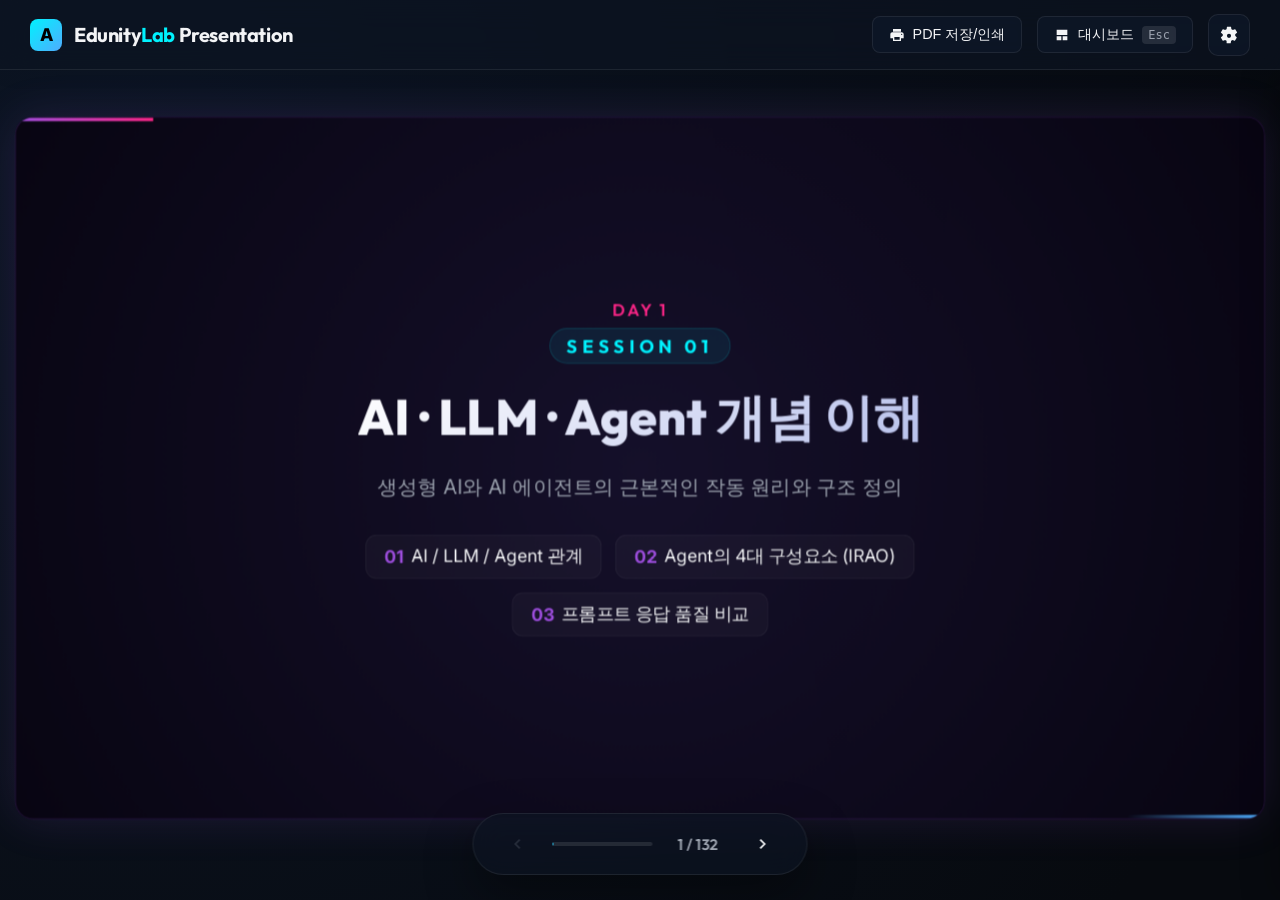
==== commit 6d0850be: "작업본 분리" ====
--- a/docs/index.html
+++ b/docs/index.html
@@ -110,12 +110,14 @@
       <div class="slides-wrapper">
         <!-- Virtual Drawing Pen Layer -->
         <canvas class="drawing-canvas-layer" id="drawing-canvas"></canvas>
-        <!-- Slide 1: [간지] SESSION 01 -->
-        <section class="slide-card divider-slide active" id="slide-1">
+<!-- Start of session1.html -->
+<!-- Slide 1: [간지] SESSION 01 -->
+        <section class="slide-card divider-slide active session-1" id="slide-1">
           <div class="slide-header" style="display: none;">
             <div class="slide-category">1일차 | 1차시. AI · LLM · Agent 개념 이해</div>
             <div class="slide-title">[세션 오프닝] 1차시. AI · LLM · Agent 개념 이해</div>
           </div>
+
           <div class="divider-content">
             <div class="divider-day">DAY 1</div>
             <div class="divider-tag">SESSION 01</div>
@@ -127,16 +129,16 @@
               <div class="topic-badge"><span>03</span> 프롬프트 응답 품질 비교</div>
             </div>
           </div>
+
           <div class="slide-body" style="display: none;">
             <p>1차시. AI · LLM · Agent 개념 이해 세션 시작</p>
             <p>생성형 AI와 AI 에이전트의 근본적인 작동 원리와 구조 정의</p>
           </div>
-          <div class="presenter-notes" style="display:none;">1차시에서는 생성형 AI와 AI 에이전트가 어떻게 다른지 개념적으로 완벽히 정리하고, 에이전트의 내부
-            구조가 어떻게 돌아가는지 핵심 작동 원리를 파악해 보겠습니다.</div>
-          <div class="visual-guide-notes" style="display:none;">신비로운 블루/그린 그라데이션 배경. 중앙에 대형 라운드 아웃라인 타이포그래피.</div>
-        </section>
+          <div class="presenter-notes" style="display:none;">1차시에서는 생성형 AI와 AI 에이전트가 어떻게 다른지 개념적으로 완벽히 정리하고, 에이전트의 내부 구조가 어떻게 돌아가는지 핵심 작동 원리를 파악해 보겠습니다.</div>
+        </section>
+
         <!-- Slide 2: 과정 오프닝 & 1차시 안내 -->
-        <section class="slide-card" id="slide-2">
+        <section class="slide-card session-1" id="slide-2">
           <div class="slide-header">
             <div>
               <div class="slide-category">1차시. AI · LLM · Agent 개념 이해</div>
@@ -147,6 +149,7 @@
               <span>에듀니티랩</span>
             </div>
           </div>
+
           <div class="slide-body">
             <ul class="bullet-list">
               <li><span class="highlight">과정명:</span> [중급 공통] Antigravity 기반 AI 워크플로우 설계와 에이전트 구축</li>
@@ -159,19 +162,14 @@
                 </ul>
               </li>
             </ul>
-            <div class="presenter-notes" style="display:none;">여러분 안녕하세요! 오늘부터 시작되는 'Antigravity 기반 AI 워크플로우 설계와 에이전트
-              구축' 과정의 첫 번째 시간입니다. 1차시에서는 우리가 매일 사용하는 생성형 AI와 앞으로 직접 설계하게 될 'AI 에이전트'가 어떻게 다른지 개념적으로 완벽히 정리하고, 에이전트의 내부
-              구조가 어떻게 돌아가는지 핵심 작동 원리를 파악해 보겠습니다.</div>
-            <div class="visual-guide-notes" style="display:none;">신뢰감을 주는 다크 네이비 배경에 세련된 네온 그린 그라데이션 타이포그래피 활용. 우측에는 지능형
-              동작을 연상시키는 3D 메쉬 구체 그래픽 배치.</div>
-          </div>
-          <div class="slide-footer">
-            <div>가이드: 신뢰감을 주는 다크 네이비 배경에 세련된 네온 그린 그라데이션 타이포그래피 활용.</div>
-            <div class="footer-nav-guide"><span>이전 <kbd>←</kbd></span> <span>다음 <kbd>→</kbd></span></div>
+
+            <div class="presenter-notes" style="display:none;">여러분 안녕하세요! 오늘부터 시작되는 'Antigravity 기반 AI 워크플로우 설계와 에이전트 구축' 과정의 첫 번째 시간입니다.
+              1차시에서는 우리가 매일 사용하는 생성형 AI와 앞으로 직접 설계하게 될 'AI 에이전트'가 어떻게 다른지 개념적으로 완벽히 정리하고, 에이전트의 내부 구조가 어떻게 돌아가는지 핵심 작동 원리를 파악해 보겠습니다.</div>
+            <div class="visual-guide-notes" style="display:none;">신뢰감을 주는 다크 네이비 배경에 세련된 네온 그린 그라데이션 타이포그래피 활용. 우측에는 지능형 동작을 연상시키는 3D 메쉬 구체 그래픽 배치.</div>
           </div>
         </section>
         <!-- Slide 3: 도입 질문: 질문과 설계의 차이 -->
-        <section class="slide-card" id="slide-3">
+        <section class="slide-card session-1" id="slide-3">
           <div class="slide-header">
             <div>
               <div class="slide-category">1차시. AI · LLM · Agent 개념 이해</div>
@@ -209,13 +207,9 @@
             <div class="visual-guide-notes" style="display:none;">화면을 2분할하여 왼쪽은 '대화형 UI(Chat)'를, 오른쪽은 '기어와
               파이프라인(System)' 아이콘을 배치하여 대비 효과 극대화.</div>
           </div>
-          <div class="slide-footer">
-            <div>가이드: 화면을 2분할하여 왼쪽은 '대화형 UI(Chat)'를, 오른쪽은 '기어와 파이프라인(System)' 아이콘을 배치하여 대비 효과 극대화.</div>
-            <div class="footer-nav-guide"><span>이전 <kbd>←</kbd></span> <span>다음 <kbd>→</kbd></span></div>
-          </div>
         </section>
         <!-- Slide 4: 도입 질문: AI가 일을 처리하려면? -->
-        <section class="slide-card" id="slide-4">
+        <section class="slide-card session-1" id="slide-4">
           <div class="slide-header">
             <div>
               <div class="slide-category">1차시. AI · LLM · Agent 개념 이해</div>
@@ -257,13 +251,9 @@
             <div class="visual-guide-notes" style="display:none;">'판단 -&gt; 도구 사용 -&gt; 출력'의 유기적인 순서도를 가로형 인포그래픽으로 구현.
             </div>
           </div>
-          <div class="slide-footer">
-            <div>가이드: '판단 -&gt; 도구 사용 -&gt; 출력'의 유기적인 순서도를 가로형 인포그래픽으로 구현.</div>
-            <div class="footer-nav-guide"><span>이전 <kbd>←</kbd></span> <span>다음 <kbd>→</kbd></span></div>
-          </div>
         </section>
         <!-- Slide 5: 핵심 설명: AI · LLM · Agent의 관계 -->
-        <section class="slide-card" id="slide-5">
+        <section class="slide-card session-1" id="slide-5">
           <div class="slide-header">
             <div>
               <div class="slide-category">1차시. AI · LLM · Agent 개념 이해</div>
@@ -293,13 +283,10 @@
               입체적인
               레이어로 표현.</div>
           </div>
-          <div class="slide-footer">
-            <div>가이드: 세 개의 원이 서로를 포함하고 있는 벤다이어그램(AI &gt; LLM &gt; Agent)을 입체적인 레이어로 표현.</div>
-            <div class="footer-nav-guide"><span>이전 <kbd>←</kbd></span> <span>다음 <kbd>→</kbd></span></div>
-          </div>
-        </section>
+        </section>
+        
         <!-- Slide 6: 핵심 설명: 생성형 AI vs 에이전트의 차이점 -->
-        <section class="slide-card" id="slide-6">
+        <section class="slide-card session-1" id="slide-6">
           <div class="slide-header">
             <div>
               <div class="slide-category">1차시. AI · LLM · Agent 개념 이해</div>
@@ -347,13 +334,9 @@
             <div class="visual-guide-notes" style="display:none;">두 방식의 데이터 흐름 차이를 단순 선형 흐름(생성형 AI)과 순환형 루프(에이전트)
               다이어그램으로 대조하여 시각화.</div>
           </div>
-          <div class="slide-footer">
-            <div>가이드: 두 방식의 데이터 흐름 차이를 단순 선형 흐름(생성형 AI)과 순환형 루프(에이전트) 다이어그램으로 대조하여 시각화.</div>
-            <div class="footer-nav-guide"><span>이전 <kbd>←</kbd></span> <span>다음 <kbd>→</kbd></span></div>
-          </div>
         </section>
         <!-- Slide 7: 핵심 설명: Agent 4대 구성요소 (IRAO) -->
-        <section class="slide-card" id="slide-7">
+        <section class="slide-card session-1" id="slide-7">
           <div class="slide-header">
             <div>
               <div class="slide-category">1차시. AI · LLM · Agent 개념 이해</div>
@@ -404,13 +387,9 @@
             </div>
             <div class="visual-guide-notes" style="display:none;">IRAO 4개 영역을 각각의 카드 레이아웃으로 구분하고 흐름을 화살표로 연결하여 표현.</div>
           </div>
-          <div class="slide-footer">
-            <div>가이드: IRAO 4개 영역을 각각의 카드 레이아웃으로 구분하고 흐름을 화살표로 연결하여 표현.</div>
-            <div class="footer-nav-guide"><span>이전 <kbd>←</kbd></span> <span>다음 <kbd>→</kbd></span></div>
-          </div>
         </section>
         <!-- Slide 8: 실습 안내: 질문 방식별 응답 비교 실습 -->
-        <section class="slide-card" id="slide-8">
+        <section class="slide-card session-1" id="slide-8">
           <div class="slide-header">
             <div>
               <div class="slide-category">1차시. AI · LLM · Agent 개념 이해</div>
@@ -432,13 +411,9 @@
               부여했을 때, 그리고 일의 순서와 형식을 명확히 지정해 주었을 때 LLM이 내놓는 답의 현실성과 비즈니스 가치가 얼마나 달라지는지 확인해 보겠습니다.</div>
             <div class="visual-guide-notes" style="display:none;">실습 과정을 1, 2, 3 단계 아이콘과 함께 직관적으로 정리한 타임라인 그래픽 제공.</div>
           </div>
-          <div class="slide-footer">
-            <div>가이드: 실습 과정을 1, 2, 3 단계 아이콘과 함께 직관적으로 정리한 타임라인 그래픽 제공.</div>
-            <div class="footer-nav-guide"><span>이전 <kbd>←</kbd></span> <span>다음 <kbd>→</kbd></span></div>
-          </div>
         </section>
         <!-- Slide 9: 실습 진행: 3개 유형 프롬프트 대조 -->
-        <section class="slide-card" id="slide-9">
+        <section class="slide-card session-1" id="slide-9">
           <div class="slide-header">
             <div>
               <div class="slide-category">1차시. AI · LLM · Agent 개념 이해</div>
@@ -476,13 +451,9 @@
             <div class="visual-guide-notes" style="display:none;">3개 프롬프트 상자를 강조 효과와 함께 나열하고, 각 단계마다 늘어나는 구체적 제약 조건을 표시.
             </div>
           </div>
-          <div class="slide-footer">
-            <div>가이드: 3개 프롬프트 상자를 강조 효과와 함께 나열하고, 각 단계마다 늘어나는 구체적 제약 조건을 표시.</div>
-            <div class="footer-nav-guide"><span>이전 <kbd>←</kbd></span> <span>다음 <kbd>→</kbd></span></div>
-          </div>
         </section>
         <!-- Slide 10: 공유 및 토론: 무엇이 결과의 차이를 만드는가? -->
-        <section class="slide-card" id="slide-10">
+        <section class="slide-card session-1" id="slide-10">
           <div class="slide-header">
             <div>
               <div class="slide-category">1차시. AI · LLM · Agent 개념 이해</div>
@@ -507,13 +478,9 @@
               원인 분석, 대안 제시)를 분할하여 지시했을 때 훨씬 정돈된 대답이 나옵니다. 에이전트 설계의 핵심은 바로 이 '단계적 지시'와 '구조 설계'에 있습니다.</div>
             <div class="visual-guide-notes" style="display:none;">토론 분위기를 돋우는 말풍선 그래픽과 대표 질문 3가지를 가독성 높게 배치.</div>
           </div>
-          <div class="slide-footer">
-            <div>가이드: 토론 분위기를 돋우는 말풍선 그래픽과 대표 질문 3가지를 가독성 높게 배치.</div>
-            <div class="footer-nav-guide"><span>이전 <kbd>←</kbd></span> <span>다음 <kbd>→</kbd></span></div>
-          </div>
         </section>
         <!-- Slide 11: 정리: 1차시 핵심 요약 -->
-        <section class="slide-card" id="slide-11">
+        <section class="slide-card session-1" id="slide-11">
           <div class="slide-header">
             <div>
               <div class="slide-category">1차시. AI · LLM · Agent 개념 이해</div>
@@ -543,13 +510,12 @@
 
               ---</div>
           </div>
-          <div class="slide-footer">
-            <div>가이드: 깔끔한 체크리스트 형태의 레이아웃.</div>
-            <div class="footer-nav-guide"><span>이전 <kbd>←</kbd></span> <span>다음 <kbd>→</kbd></span></div>
-          </div>
-        </section>
-        <!-- Slide 12: [간지] SESSION 02 -->
-        <section class="slide-card divider-slide" id="slide-12">
+        </section>
+<!-- End of session1.html -->
+
+<!-- Start of session2.html -->
+<!-- Slide 12: [간지] SESSION 02 -->
+        <section class="slide-card divider-slide session-2" id="slide-12">
           <div class="slide-header" style="display: none;">
             <div class="slide-category">1일차 | 2차시. 프롬프트 구조화 &amp; Persona 설계</div>
             <div class="slide-title">[세션 오프닝] 2차시. 프롬프트 구조화 &amp; Persona 설계</div>
@@ -574,7 +540,7 @@
           <div class="visual-guide-notes" style="display:none;">신비로운 퍼플/바이올렛 그라데이션 배경. 중앙에 대형 라운드 아웃라인 타이포그래피.</div>
         </section>
         <!-- Slide 13: 2차시 도입 & 아젠다 -->
-        <section class="slide-card" id="slide-13">
+        <section class="slide-card session-2" id="slide-13">
           <div class="slide-header">
             <div>
               <div class="slide-category">2차시. 프롬프트 구조화 &amp; Persona 설계</div>
@@ -602,13 +568,9 @@
             <div class="visual-guide-notes" style="display:none;">지적이고 세련된 바이올렛 톤의 배경. 홀로그램 마스크/가면 이미지 오브젝트를 활용해
               Persona의 개념 시각화.</div>
           </div>
-          <div class="slide-footer">
-            <div>가이드: 지적이고 세련된 바이올렛 톤의 배경.</div>
-            <div class="footer-nav-guide"><span>이전 <kbd>←</kbd></span> <span>다음 <kbd>→</kbd></span></div>
-          </div>
         </section>
         <!-- Slide 14: 도입 질문: 역할 부여의 효과 -->
-        <section class="slide-card" id="slide-14">
+        <section class="slide-card session-2" id="slide-14">
           <div class="slide-header">
             <div>
               <div class="slide-category">2차시. 프롬프트 구조화 &amp; Persona 설계</div>
@@ -636,13 +598,9 @@
             <div class="visual-guide-notes" style="display:none;">신경망 그래프에서 특정 영역의 뉴런들이 활성화되어 빛나는 모습을 시각화한 모션 그래픽 스타일의
               이미지.</div>
           </div>
-          <div class="slide-footer">
-            <div>가이드: 신경망 그래프에서 특정 영역의 뉴런들이 활성화되어 빛나는 모습을 시각화한 모션 그래픽 스타일의 이미지.</div>
-            <div class="footer-nav-guide"><span>이전 <kbd>←</kbd></span> <span>다음 <kbd>→</kbd></span></div>
-          </div>
         </section>
         <!-- Slide 15: 핵심 설명: 프롬프트의 4대 뼈대 (R-I-C-O) -->
-        <section class="slide-card" id="slide-15">
+        <section class="slide-card session-2" id="slide-15">
           <div class="slide-header">
             <div>
               <div class="slide-category">2차시. 프롬프트 구조화 &amp; Persona 설계</div>
@@ -687,13 +645,9 @@
             <div class="visual-guide-notes" style="display:none;">네 개의 퍼즐 조각이 유기적으로 맞물려 하나의 완벽한 프롬프트 박스를 형성하는 형태의 인포그래픽.
             </div>
           </div>
-          <div class="slide-footer">
-            <div>가이드: 네 개의 퍼즐 조각이 유기적으로 맞물려 하나의 완벽한 프롬프트 박스를 형성하는 형태의 인포그래픽.</div>
-            <div class="footer-nav-guide"><span>이전 <kbd>←</kbd></span> <span>다음 <kbd>→</kbd></span></div>
-          </div>
         </section>
         <!-- Slide 16: 핵심 설명: 좋은 Persona의 3가지 조건 -->
-        <section class="slide-card" id="slide-16">
+        <section class="slide-card session-2" id="slide-16">
           <div class="slide-header">
             <div>
               <div class="slide-category">2차시. 프롬프트 구조화 &amp; Persona 설계</div>
@@ -722,13 +676,9 @@
             <div class="visual-guide-notes" style="display:none;">과녁의 정중앙에 화살이 꽂히는 이미지와 함께 '구체성', '기준', '타겟'이라는 3대 키워드를
               강조 배치.</div>
           </div>
-          <div class="slide-footer">
-            <div>가이드: 과녁의 정중앙에 화살이 꽂히는 이미지와 함께 '구체성', '기준', '타겟'이라는 3대 키워드를 강조 배치.</div>
-            <div class="footer-nav-guide"><span>이전 <kbd>←</kbd></span> <span>다음 <kbd>→</kbd></span></div>
-          </div>
         </section>
         <!-- Slide 17: 사례 분석: 부실한 페르소나 vs 잘 짜인 페르소나 -->
-        <section class="slide-card" id="slide-17">
+        <section class="slide-card session-2" id="slide-17">
           <div class="slide-header">
             <div>
               <div class="slide-category">2차시. 프롬프트 구조화 &amp; Persona 설계</div>
@@ -760,13 +710,9 @@
             <div class="visual-guide-notes" style="display:none;">좌측의 붉은색 경고 박스(Before)와 우측의 푸른색 체크 박스(After)를 병렬 배치하여
               가독성을 높임.</div>
           </div>
-          <div class="slide-footer">
-            <div>가이드: 좌측의 붉은색 경고 박스(Before)와 우측의 푸른색 체크 박스(After)를 병렬 배치하여 가독성을 높임.</div>
-            <div class="footer-nav-guide"><span>이전 <kbd>←</kbd></span> <span>다음 <kbd>→</kbd></span></div>
-          </div>
         </section>
         <!-- Slide 18: 실습 안내: Persona별 프롬프트 설계 실습 -->
-        <section class="slide-card" id="slide-18">
+        <section class="slide-card session-2" id="slide-18">
           <div class="slide-header">
             <div>
               <div class="slide-category">2차시. 프롬프트 구조화 &amp; Persona 설계</div>
@@ -794,13 +740,9 @@
             <div class="visual-guide-notes" style="display:none;">중앙의 신규 앱 아이콘을 중심으로 세 개의 다른 아바타(상담원, 기획자, 분석가)가 말풍선을
               뿜어내는 다이어그램.</div>
           </div>
-          <div class="slide-footer">
-            <div>가이드: 중앙의 신규 앱 아이콘을 중심으로 세 개의 다른 아바타(상담원, 기획자, 분석가)가 말풍선을 뿜어내는 다이어그램.</div>
-            <div class="footer-nav-guide"><span>이전 <kbd>←</kbd></span> <span>다음 <kbd>→</kbd></span></div>
-          </div>
         </section>
         <!-- Slide 19: 실습 진행: 페르소나 설정 및 프롬프트 템플릿 -->
-        <section class="slide-card" id="slide-19">
+        <section class="slide-card session-2" id="slide-19">
           <div class="slide-header">
             <div>
               <div class="slide-category">2차시. 프롬프트 구조화 &amp; Persona 설계</div>
@@ -841,13 +783,9 @@
             <div class="visual-guide-notes" style="display:none;">1, 2, 3, 4단계 실습 가이드 카드를 좌측에서 우측으로 배치하고 톱니바퀴 결합 기호 활용.
             </div>
           </div>
-          <div class="slide-footer">
-            <div>가이드: 1, 2, 3, 4단계 실습 가이드 카드를 좌측에서 우측으로 배치하고 톱니바퀴 결합 기호 활용.</div>
-            <div class="footer-nav-guide"><span>이전 <kbd>←</kbd></span> <span>다음 <kbd>→</kbd></span></div>
-          </div>
         </section>
         <!-- Slide 20: 공유 및 토론: 최적의 페르소나 조합 찾기 -->
-        <section class="slide-card" id="slide-20">
+        <section class="slide-card session-2" id="slide-20">
           <div class="slide-header">
             <div>
               <div class="slide-category">2차시. 프롬프트 구조화 &amp; Persona 설계</div>
@@ -873,13 +811,9 @@
             <div class="visual-guide-notes" style="display:none;">마이크와 토론하는 참석자들의 부드러운 일러스트를 활용해 활발한 커뮤니케이션 이미지 연출.
             </div>
           </div>
-          <div class="slide-footer">
-            <div>가이드: 마이크와 토론하는 참석자들의 부드러운 일러스트를 활용해 활발한 커뮤니케이션 이미지 연출.</div>
-            <div class="footer-nav-guide"><span>이전 <kbd>←</kbd></span> <span>다음 <kbd>→</kbd></span></div>
-          </div>
         </section>
         <!-- Slide 21: 심화: 페르소나의 일관성을 유지하는 팁 -->
-        <section class="slide-card" id="slide-21">
+        <section class="slide-card session-2" id="slide-21">
           <div class="slide-header">
             <div>
               <div class="slide-category">2차시. 프롬프트 구조화 &amp; Persona 설계</div>
@@ -908,13 +842,9 @@
             <div class="visual-guide-notes" style="display:none;">방패 모양의 가드레일 그래픽을 중심으로 텍스트가 보호받는 구조를 안전 지대 형태로 시각화.
             </div>
           </div>
-          <div class="slide-footer">
-            <div>가이드: 방패 모양의 가드레일 그래픽을 중심으로 텍스트가 보호받는 구조를 안전 지대 형태로 시각화.</div>
-            <div class="footer-nav-guide"><span>이전 <kbd>←</kbd></span> <span>다음 <kbd>→</kbd></span></div>
-          </div>
         </section>
         <!-- Slide 22: 2차시 정리 & 3차시 예고 -->
-        <section class="slide-card" id="slide-22">
+        <section class="slide-card session-2" id="slide-22">
           <div class="slide-header">
             <div>
               <div class="slide-category">2차시. 프롬프트 구조화 &amp; Persona 설계</div>
@@ -943,13 +873,12 @@
 
               ---</div>
           </div>
-          <div class="slide-footer">
-            <div>가이드: 핵심 키워드 블록 요약.</div>
-            <div class="footer-nav-guide"><span>이전 <kbd>←</kbd></span> <span>다음 <kbd>→</kbd></span></div>
-          </div>
-        </section>
-        <!-- Slide 23: [간지] SESSION 03 -->
-        <section class="slide-card divider-slide" id="slide-23">
+        </section>
+<!-- End of session2.html -->
+
+<!-- Start of session3.html -->
+<!-- Slide 23: [간지] SESSION 03 -->
+        <section class="slide-card divider-slide session-3" id="slide-23">
           <div class="slide-header" style="display: none;">
             <div class="slide-category">1일차 | 3차시. 데이터 파이프라인 &amp; 벡터 DB</div>
             <div class="slide-title">[세션 오프닝] 3차시. 데이터 파이프라인 &amp; 벡터 DB</div>
@@ -975,7 +904,7 @@
             레이아웃.</div>
         </section>
         <!-- Slide 24: 3차시 도입 & 아젠다 -->
-        <section class="slide-card" id="slide-24">
+        <section class="slide-card session-3" id="slide-24">
           <div class="slide-header">
             <div>
               <div class="slide-category">3차시. 출력 구조 제어 &amp; 데이터화</div>
@@ -1003,13 +932,9 @@
             <div class="visual-guide-notes" style="display:none;">정돈된 데이터 그리드와 코드 브래킷(`{ }`)을 은은한 블루 그라데이션 배경에 얹은 테크니컬한
               테마 디자인.</div>
           </div>
-          <div class="slide-footer">
-            <div>가이드: 정돈된 데이터 그리드와 코드 브래킷(`{ }`)을 은은한 블루 그라데이션 배경에 얹은 테크니컬한 테마 디자인.</div>
-            <div class="footer-nav-guide"><span>이전 <kbd>←</kbd></span> <span>다음 <kbd>→</kbd></span></div>
-          </div>
         </section>
         <!-- Slide 25: 도입 질문: 줄글 응답의 한계 -->
-        <section class="slide-card" id="slide-25">
+        <section class="slide-card session-3" id="slide-25">
           <div class="slide-header">
             <div>
               <div class="slide-category">3차시. 출력 구조 제어 &amp; 데이터화</div>
@@ -1037,13 +962,9 @@
             <div class="visual-guide-notes" style="display:none;">정리되지 않은 뒤엉킨 텍스트 더미가 필터를 통과하면서 깔끔한 스프레드시트로 정돈되는 모션
               다이어그램.</div>
           </div>
-          <div class="slide-footer">
-            <div>가이드: 정리되지 않은 뒤엉킨 텍스트 더미가 필터를 통과하면서 깔끔한 스프레드시트로 정돈되는 모션 다이어그램.</div>
-            <div class="footer-nav-guide"><span>이전 <kbd>←</kbd></span> <span>다음 <kbd>→</kbd></span></div>
-          </div>
         </section>
         <!-- Slide 26: 핵심 설명: 3대 출력 포맷 (Table, Bullet, JSON) -->
-        <section class="slide-card" id="slide-26">
+        <section class="slide-card session-3" id="slide-26">
           <div class="slide-header">
             <div>
               <div class="slide-category">3차시. 출력 구조 제어 &amp; 데이터화</div>
@@ -1081,13 +1002,9 @@
             <div class="visual-guide-notes" style="display:none;">세 개의 열을 나누어 각각 표 화면, 불릿 텍스트, JSON 코드 블록 예시를 깔끔하게 배치하여
               가독성을 높임.</div>
           </div>
-          <div class="slide-footer">
-            <div>가이드: 세 개의 열을 나누어 각각 표 화면, 불릿 텍스트, JSON 코드 블록 예시를 깔끔하게 배치하여 가독성을 높임.</div>
-            <div class="footer-nav-guide"><span>이전 <kbd>←</kbd></span> <span>다음 <kbd>→</kbd></span></div>
-          </div>
         </section>
         <!-- Slide 27: 핵심 설명: 출력 구조 제어 프롬프트 기법 -->
-        <section class="slide-card" id="slide-27">
+        <section class="slide-card session-3" id="slide-27">
           <div class="slide-header">
             <div>
               <div class="slide-category">3차시. 출력 구조 제어 &amp; 데이터화</div>
@@ -1118,13 +1035,9 @@
             <div class="visual-guide-notes" style="display:none;">'가드레일 지시어'와 'Few-shot 템플릿' 예제가 하이라이트 표시된 프롬프트 코드 구조도.
             </div>
           </div>
-          <div class="slide-footer">
-            <div>가이드: '가드레일 지시어'와 'Few-shot 템플릿' 예제가 하이라이트 표시된 프롬프트 코드 구조도.</div>
-            <div class="footer-nav-guide"><span>이전 <kbd>←</kbd></span> <span>다음 <kbd>→</kbd></span></div>
-          </div>
         </section>
         <!-- Slide 28: 깊이 보기: Few-shot 기법을 통한 출력 보장 -->
-        <section class="slide-card" id="slide-28">
+        <section class="slide-card session-3" id="slide-28">
           <div class="slide-header">
             <div>
               <div class="slide-category">3차시. 출력 구조 제어 &amp; 데이터화</div>
@@ -1160,13 +1073,9 @@
             <div class="visual-guide-notes" style="display:none;">프롬프트 텍스트 내에서 'Example Area'가 분리되어 화살표로 최종 출력을 타겟팅하는
               구조적 인포그래픽.</div>
           </div>
-          <div class="slide-footer">
-            <div>가이드: 프롬프트 텍스트 내에서 'Example Area'가 분리되어 화살표로 최종 출력을 타겟팅하는 구조적 인포그래픽.</div>
-            <div class="footer-nav-guide"><span>이전 <kbd>←</kbd></span> <span>다음 <kbd>→</kbd></span></div>
-          </div>
         </section>
         <!-- Slide 29: 실습 안내: 회의록 데이터 구조화 실습 -->
-        <section class="slide-card" id="slide-29">
+        <section class="slide-card session-3" id="slide-29">
           <div class="slide-header">
             <div>
               <div class="slide-category">3차시. 출력 구조 제어 &amp; 데이터화</div>
@@ -1191,13 +1100,9 @@
             <div class="visual-guide-notes" style="display:none;">실습 원문 텍스트 박스에서 3방향 화살표가 뻗어 나와 각각 표, 불릿, 코드 아이콘에 연결되는
               인포그래픽.</div>
           </div>
-          <div class="slide-footer">
-            <div>가이드: 실습 원문 텍스트 박스에서 3방향 화살표가 뻗어 나와 각각 표, 불릿, 코드 아이콘에 연결되는 인포그래픽.</div>
-            <div class="footer-nav-guide"><span>이전 <kbd>←</kbd></span> <span>다음 <kbd>→</kbd></span></div>
-          </div>
         </section>
         <!-- Slide 30: 실습 진행: 원본 회의록 및 스키마 정보 -->
-        <section class="slide-card" id="slide-30">
+        <section class="slide-card session-3" id="slide-30">
           <div class="slide-header">
             <div>
               <div class="slide-category">3차시. 출력 구조 제어 &amp; 데이터화</div>
@@ -1223,13 +1128,9 @@
             <div class="visual-guide-notes" style="display:none;">좌측에 원본 회의록 원문을, 우측에 JSON 스키마 코드를 배치하고, 서로 연결되는 매핑 관계를
               형광 펜으로 하이라이트 표기한 디자인.</div>
           </div>
-          <div class="slide-footer">
-            <div>가이드: 좌측에 원본 회의록 원문을, 우측에 JSON 스키마 코드를 배치하고, 서로 연결되는 매핑 관계를 형광 펜으로 하이라이트 표기한 디자인.</div>
-            <div class="footer-nav-guide"><span>이전 <kbd>←</kbd></span> <span>다음 <kbd>→</kbd></span></div>
-          </div>
         </section>
         <!-- Slide 31: 공유 및 토론: 포맷별 비즈니스 활용처 -->
-        <section class="slide-card" id="slide-31">
+        <section class="slide-card session-3" id="slide-31">
           <div class="slide-header">
             <div>
               <div class="slide-category">3차시. 출력 구조 제어 &amp; 데이터화</div>
@@ -1255,13 +1156,9 @@
             <div class="visual-guide-notes" style="display:none;">3개 포맷의 활용 아이콘(보고서, 메신저, 데이터베이스)을 토론 질문과 결합하여 한눈에 들어오게
               구성.</div>
           </div>
-          <div class="slide-footer">
-            <div>가이드: 3개 포맷의 활용 아이콘(보고서, 메신저, 데이터베이스)을 토론 질문과 결합하여 한눈에 들어오게 구성.</div>
-            <div class="footer-nav-guide"><span>이전 <kbd>←</kbd></span> <span>다음 <kbd>→</kbd></span></div>
-          </div>
         </section>
         <!-- Slide 32: 실무 팁: 안정적인 JSON 파싱 기법 -->
-        <section class="slide-card" id="slide-32">
+        <section class="slide-card session-3" id="slide-32">
           <div class="slide-header">
             <div>
               <div class="slide-category">3차시. 출력 구조 제어 &amp; 데이터화</div>
@@ -1294,13 +1191,9 @@
             <div class="visual-guide-notes" style="display:none;">JSON 에러 예시 코드와 이를 예방하는 수정 코드를 나란히 띄워 차이점을 시각적으로 설명.
             </div>
           </div>
-          <div class="slide-footer">
-            <div>가이드: JSON 에러 예시 코드와 이를 예방하는 수정 코드를 나란히 띄워 차이점을 시각적으로 설명.</div>
-            <div class="footer-nav-guide"><span>이전 <kbd>←</kbd></span> <span>다음 <kbd>→</kbd></span></div>
-          </div>
         </section>
         <!-- Slide 33: 1일차 총정리 & 2일차 예고 -->
-        <section class="slide-card" id="slide-33">
+        <section class="slide-card session-3" id="slide-33">
           <div class="slide-header">
             <div>
               <div class="slide-category">3차시. 출력 구조 제어 &amp; 데이터화</div>
@@ -1331,13 +1224,12 @@
 
               ---</div>
           </div>
-          <div class="slide-footer">
-            <div>가이드: 1일차 산출물들의 썸네일(질문 비교표, 페르소나 비교표, JSON 변환 결과)이 순서대로 정렬되는 시각적 피드백 제공.</div>
-            <div class="footer-nav-guide"><span>이전 <kbd>←</kbd></span> <span>다음 <kbd>→</kbd></span></div>
-          </div>
-        </section>
-        <!-- Slide 34: [간지] SESSION 04 -->
-        <section class="slide-card divider-slide" id="slide-34">
+        </section>
+<!-- End of session3.html -->
+
+<!-- Start of session4.html -->
+<!-- Slide 34: [간지] SESSION 04 -->
+        <section class="slide-card divider-slide session-4" id="slide-34">
           <div class="slide-header" style="display: none;">
             <div class="slide-category">2일차 | 4차시. Agent 구성 요소: Prompt, Workflow, Tool</div>
             <div class="slide-title">[세션 오프닝] 4차시. Agent 구성 요소: Prompt, Workflow, Tool</div>
@@ -1363,7 +1255,7 @@
           </div>
         </section>
         <!-- Slide 35: 2일차 오프닝 & 4차시 아젠다 -->
-        <section class="slide-card" id="slide-35">
+        <section class="slide-card session-4" id="slide-35">
           <div class="slide-header">
             <div>
               <div class="slide-category">4차시. Agent 흐름 설계: Prompt에서 Workflow로</div>
@@ -1393,13 +1285,9 @@
               유기적
               순서도를 연상케 하는 3D 메탈릭 파이프라인 그래픽 적용.</div>
           </div>
-          <div class="slide-footer">
-            <div>가이드: 활기찬 아침 분위기의 라이트 오렌지 &amp; 오션 블루 컬러 테마.</div>
-            <div class="footer-nav-guide"><span>이전 <kbd>←</kbd></span> <span>다음 <kbd>→</kbd></span></div>
-          </div>
         </section>
         <!-- Slide 36: 도입 질문: 한 번에 시키기 vs 나누어 시키기 -->
-        <section class="slide-card" id="slide-36">
+        <section class="slide-card session-4" id="slide-36">
           <div class="slide-header">
             <div>
               <div class="slide-category">4차시. Agent 흐름 설계: Prompt에서 Workflow로</div>
@@ -1431,13 +1319,9 @@
             <div class="visual-guide-notes" style="display:none;">하나의 거대한 텍스트 상자(단일 프롬프트)와 세 개의 연결된 작은 박스(Workflow)를 연결
               핀 기호와 함께 대조.</div>
           </div>
-          <div class="slide-footer">
-            <div>가이드: 하나의 거대한 텍스트 상자(단일 프롬프트)와 세 개의 연결된 작은 박스(Workflow)를 연결 핀 기호와 함께 대조.</div>
-            <div class="footer-nav-guide"><span>이전 <kbd>←</kbd></span> <span>다음 <kbd>→</kbd></span></div>
-          </div>
         </section>
         <!-- Slide 37: 핵심 설명: 프롬프트 체이닝 (Prompt Chaining) -->
-        <section class="slide-card" id="slide-37">
+        <section class="slide-card session-4" id="slide-37">
           <div class="slide-header">
             <div>
               <div class="slide-category">4차시. Agent 흐름 설계: Prompt에서 Workflow로</div>
@@ -1495,13 +1379,9 @@
               파이프라인을 구축하는 것이죠. 이렇게 하면 중간에 사람이 개입해 잘못된 정보를 올바르게 고쳐 준 후 다음 단계로 진행시킬 수도 있어 안전성이 비약적으로 증가합니다.</div>
             <div class="visual-guide-notes" style="display:none;">체인 링크 아이콘이 서로 맞물려 데이터가 흐르는 동적인 라인 애니메이션 형태 시각화.</div>
           </div>
-          <div class="slide-footer">
-            <div>가이드: 체인 링크 아이콘이 서로 맞물려 데이터가 흐르는 동적인 라인 애니메이션 형태 시각화.</div>
-            <div class="footer-nav-guide"><span>이전 <kbd>←</kbd></span> <span>다음 <kbd>→</kbd></span></div>
-          </div>
         </section>
         <!-- Slide 38: 핵심 설명: Workflow 구조의 3요소 (TSF) -->
-        <section class="slide-card" id="slide-38">
+        <section class="slide-card session-4" id="slide-38">
           <div class="slide-header">
             <div>
               <div class="slide-category">4차시. Agent 흐름 설계: Prompt에서 Workflow로</div>
@@ -1543,13 +1423,9 @@
             <div class="visual-guide-notes" style="display:none;">상위 목표(Task) 아래에 3개의 계층적 박스(Step 1, 2, 3)가 Flow 선으로 정렬된
               트리형 다이어그램.</div>
           </div>
-          <div class="slide-footer">
-            <div>가이드: 상위 목표(Task) 아래에 3개의 계층적 박스(Step 1, 2, 3)가 Flow 선으로 정렬된 트리형 다이어그램.</div>
-            <div class="footer-nav-guide"><span>이전 <kbd>←</kbd></span> <span>다음 <kbd>→</kbd></span></div>
-          </div>
         </section>
         <!-- Slide 39: 사례 연구: 3단계 업무 요약 Workflow 설계 예시 -->
-        <section class="slide-card" id="slide-39">
+        <section class="slide-card session-4" id="slide-39">
           <div class="slide-header">
             <div>
               <div class="slide-category">4차시. Agent 흐름 설계: Prompt에서 Workflow로</div>
@@ -1591,13 +1467,9 @@
             <div class="visual-guide-notes" style="display:none;">세 명의 다른 역할을 가진 캐릭터 아이콘이 순서대로 데이터 바구니를 넘겨주는 유쾌하고 직관적인
               인포그래픽.</div>
           </div>
-          <div class="slide-footer">
-            <div>가이드: 세 명의 다른 역할을 가진 캐릭터 아이콘이 순서대로 데이터 바구니를 넘겨주는 유쾌하고 직관적인 인포그래픽.</div>
-            <div class="footer-nav-guide"><span>이전 <kbd>←</kbd></span> <span>다음 <kbd>→</kbd></span></div>
-          </div>
         </section>
         <!-- Slide 40: 실습 안내: 3단계 Workflow 기획 및 검증 -->
-        <section class="slide-card" id="slide-40">
+        <section class="slide-card session-4" id="slide-40">
           <div class="slide-header">
             <div>
               <div class="slide-category">4차시. Agent 흐름 설계: Prompt에서 Workflow로</div>
@@ -1620,13 +1492,9 @@
             <div class="visual-guide-notes" style="display:none;">톱니바퀴 결합과 체인 구조가 합쳐진 모던한 아이콘 디자인. 실습 시간과 주의사항을 명확히 노출.
             </div>
           </div>
-          <div class="slide-footer">
-            <div>가이드: 톱니바퀴 결합과 체인 구조가 합쳐진 모던한 아이콘 디자인.</div>
-            <div class="footer-nav-guide"><span>이전 <kbd>←</kbd></span> <span>다음 <kbd>→</kbd></span></div>
-          </div>
         </section>
         <!-- Slide 41: 실습 진행: 단계별 설계서 템플릿 작성법 -->
-        <section class="slide-card" id="slide-41">
+        <section class="slide-card session-4" id="slide-41">
           <div class="slide-header">
             <div>
               <div class="slide-category">4차시. Agent 흐름 설계: Prompt에서 Workflow로</div>
@@ -1660,13 +1528,9 @@
               1단계의 출력이 2단계의 입력이 되기 위해 어떤 형태여야 하는지 고민하고, 단계별 '바톤 터치'가 매끄럽게 이뤄지도록 형식을 매칭해 주시기 바랍니다.</div>
             <div class="visual-guide-notes" style="display:none;">템플릿 표의 각 빈칸에 가이드 힌트 문구가 깜빡이는 애니메이션 효과의 슬라이드 디자인.</div>
           </div>
-          <div class="slide-footer">
-            <div>가이드: 템플릿 표의 각 빈칸에 가이드 힌트 문구가 깜빡이는 애니메이션 효과의 슬라이드 디자인.</div>
-            <div class="footer-nav-guide"><span>이전 <kbd>←</kbd></span> <span>다음 <kbd>→</kbd></span></div>
-          </div>
         </section>
         <!-- Slide 42: 공유 및 토론: 단일 vs 단계형 결과 대조 -->
-        <section class="slide-card" id="slide-42">
+        <section class="slide-card session-4" id="slide-42">
           <div class="slide-header">
             <div>
               <div class="slide-category">4차시. Agent 흐름 설계: Prompt에서 Workflow로</div>
@@ -1693,13 +1557,9 @@
             <div class="visual-guide-notes" style="display:none;">서로 다른 두 개의 스크립트 출력물을 텍스트 크기와 줄 바꿈 상태 등으로 시각적 대비를 주어
               보여주는 레이아웃.</div>
           </div>
-          <div class="slide-footer">
-            <div>가이드: 서로 다른 두 개의 스크립트 출력물을 텍스트 크기와 줄 바꿈 상태 등으로 시각적 대비를 주어 보여주는 레이아웃.</div>
-            <div class="footer-nav-guide"><span>이전 <kbd>←</kbd></span> <span>다음 <kbd>→</kbd></span></div>
-          </div>
         </section>
         <!-- Slide 43: 설계 노하우: 정보 유실과 왜곡 방지법 -->
-        <section class="slide-card" id="slide-43">
+        <section class="slide-card session-4" id="slide-43">
           <div class="slide-header">
             <div>
               <div class="slide-category">4차시. Agent 흐름 설계: Prompt에서 Workflow로</div>
@@ -1717,7 +1577,7 @@
                   <li><span class="highlight">핵심 정보 보존 지시:</span> "입력값에 포함된 고유명사, 숫자, 담당자 이름, 데드라인은 절대 요약 단계에서 제외하거나
                     생략하지 말고
                     그대로 전송하라."</li>
-                  <li><span class="highlight">컨텍스트 캐싱:</span> 중간 결과만 전달하지 말고, 필요시 2단계 입력에 '원본 텍스트'를 배경 정보로 함께 넘겨주는 설계
+                  <li><span class="highlight">Context Caching:</span> 중간 결과만 전달하지 말고, 필요시 2단계 입력에 '원본 텍스트'를 배경 정보로 함께 넘겨주는 설계
                     적용.
                   </li>
                   <li><span class="highlight">중간 검증 단계:</span> 데이터가 넘어가는 경계면에서 형식 오류가 있는지 체크하는 룰 도입.</li>
@@ -1729,13 +1589,9 @@
             <div class="visual-guide-notes" style="display:none;">원본 정보가 단계를 거치며 깎여나가는 나쁜 예시와, 캐싱을 통해 핵심 데이터가 끝까지 보존되는
               좋은 예시를 비교한 다이어그램.</div>
           </div>
-          <div class="slide-footer">
-            <div>가이드: 원본 정보가 단계를 거치며 깎여나가는 나쁜 예시와, 캐싱을 통해 핵심 데이터가 끝까지 보존되는 좋은 예시를 비교한 다이어그램.</div>
-            <div class="footer-nav-guide"><span>이전 <kbd>←</kbd></span> <span>다음 <kbd>→</kbd></span></div>
-          </div>
         </section>
         <!-- Slide 44: 4차시 정리 & 5차시 예고 -->
-        <section class="slide-card" id="slide-44">
+        <section class="slide-card session-4" id="slide-44">
           <div class="slide-header">
             <div>
               <div class="slide-category">4차시. Agent 흐름 설계: Prompt에서 Workflow로</div>
@@ -1765,13 +1621,12 @@
 
               ---</div>
           </div>
-          <div class="slide-footer">
-            <div>가이드: 체크리스트 완수 상태 표시.</div>
-            <div class="footer-nav-guide"><span>이전 <kbd>←</kbd></span> <span>다음 <kbd>→</kbd></span></div>
-          </div>
-        </section>
-        <!-- Slide 45: [간지] SESSION 05 -->
-        <section class="slide-card divider-slide" id="slide-45">
+        </section>
+<!-- End of session4.html -->
+
+<!-- Start of session5.html -->
+<!-- Slide 45: [간지] SESSION 05 -->
+        <section class="slide-card divider-slide session-5" id="slide-45">
           <div class="slide-header" style="display: none;">
             <div class="slide-category">2일차 | 5차시. 자율 에이전트 &amp; 판단 에이전트 설계</div>
             <div class="slide-title">[세션 오프닝] 5차시. 자율 에이전트 &amp; 판단 에이전트 설계</div>
@@ -1793,10 +1648,10 @@
           </div>
           <div class="presenter-notes" style="display:none;">5차시에서는 정해진 흐름을 넘어 스스로 경로를 선택하고, 결과를 교정하며, 여러 에이전트가 협업하여
             고도화된 문제를 해결하는 자율 에이전트를 실습합니다.</div>
-          <div class="visual-guide-notes" style="display:none;">바이올렛과 네온 그린의 대비. 다중 분기와 의사결정 노드 구조 시각화.</div>
+          <div class="visual-guide-notes" style="display:none;">바이올렛 and 네온 그린의 대비. 다중 분기와 의사결정 노드 구조 시각화.</div>
         </section>
         <!-- Slide 46: 5차시 도입 & 아젠다 -->
-        <section class="slide-card" id="slide-46">
+        <section class="slide-card session-5" id="slide-46">
           <div class="slide-header">
             <div>
               <div class="slide-category">5차시. 조건 분기 &amp; 판단형 Agent 설계</div>
@@ -1824,13 +1679,9 @@
             <div class="visual-guide-notes" style="display:none;">차분하고 정돈된 에메랄드 그린 컬러 테마. 도로 위의 이정표나 물류 분류 터미널의 분류 파이프
               회로를 형상화한 테크니컬 일러스트 적용.</div>
           </div>
-          <div class="slide-footer">
-            <div>가이드: 차분하고 정돈된 에메랄드 그린 컬러 테마.</div>
-            <div class="footer-nav-guide"><span>이전 <kbd>←</kbd></span> <span>다음 <kbd>→</kbd></span></div>
-          </div>
         </section>
         <!-- Slide 47: 도입 질문: 모든 입력에 동일한 답을 하는 비서? -->
-        <section class="slide-card" id="slide-47">
+        <section class="slide-card session-5" id="slide-47">
           <div class="slide-header">
             <div>
               <div class="slide-category">5차시. 조건 분기 &amp; 판단형 Agent 설계</div>
@@ -1858,13 +1709,9 @@
             <div class="visual-guide-notes" style="display:none;">화난 고객 얼굴(에러)과 웃는 고객 얼굴(칭찬)이 유입되는 상황에서 하나의 톱니바퀴가 적절히
               색상을 분리해 경로를 할당하는 비주얼.</div>
           </div>
-          <div class="slide-footer">
-            <div>가이드: 화난 고객 얼굴(에러)과 웃는 고객 얼굴(칭찬)이 유입되는 상황에서 하나의 톱니바퀴가 적절히 색상을 분리해 경로를 할당하는 비주얼.</div>
-            <div class="footer-nav-guide"><span>이전 <kbd>←</kbd></span> <span>다음 <kbd>→</kbd></span></div>
-          </div>
         </section>
         <!-- Slide 48: 핵심 설명: 조건 분기 (Conditional Branching) -->
-        <section class="slide-card" id="slide-48">
+        <section class="slide-card session-5" id="slide-48">
           <div class="slide-header">
             <div>
               <div class="slide-category">5차시. 조건 분기 &amp; 판단형 Agent 설계</div>
@@ -1897,13 +1744,9 @@
             <div class="visual-guide-notes" style="display:none;">다이아몬드형 의사결정 아이콘(Decision Tree)을 중심으로 좌측 입력선이 우측 3개의
               갈래길로 갈라지는 다이어그램.</div>
           </div>
-          <div class="slide-footer">
-            <div>가이드: 다이아몬드형 의사결정 아이콘(Decision Tree)을 중심으로 좌측 입력선이 우측 3개의 갈래길로 갈라지는 다이어그램.</div>
-            <div class="footer-nav-guide"><span>이전 <kbd>←</kbd></span> <span>다음 <kbd>→</kbd></span></div>
-          </div>
         </section>
         <!-- Slide 49: 핵심 설명: 정밀 분류 기준서 설계 (Classification Matrix) -->
-        <section class="slide-card" id="slide-49">
+        <section class="slide-card session-5" id="slide-49">
           <div class="slide-header">
             <div>
               <div class="slide-category">5차시. 조건 분기 &amp; 판단형 Agent 설계</div>
@@ -1937,13 +1780,9 @@
             </div>
             <div class="visual-guide-notes" style="display:none;">4대 영역의 분류와 각 영역별 대표 키워드가 정리된 격자형 매트릭스 표.</div>
           </div>
-          <div class="slide-footer">
-            <div>가이드: 4대 영역의 분류와 각 영역별 대표 키워드가 정리된 격자형 매트릭스 표.</div>
-            <div class="footer-nav-guide"><span>이전 <kbd>←</kbd></span> <span>다음 <kbd>→</kbd></span></div>
-          </div>
         </section>
         <!-- Slide 50: 핵심 설명: 예외 처리와 가드레일 (Exception Handling) -->
-        <section class="slide-card" id="slide-50">
+        <section class="slide-card session-5" id="slide-50">
           <div class="slide-header">
             <div>
               <div class="slide-category">5차시. 조건 분기 &amp; 판단형 Agent 설계</div>
@@ -1995,13 +1834,9 @@
             <div class="visual-guide-notes" style="display:none;">'정상 데이터 벨트' 옆에 별도로 분리되는 '예외 처리 보관함(Fallback Box)'
               일러스트레이션.</div>
           </div>
-          <div class="slide-footer">
-            <div>가이드: '정상 데이터 벨트' 옆에 별도로 분리되는 '예외 처리 보관함(Fallback Box)' 일러스트레이션.</div>
-            <div class="footer-nav-guide"><span>이전 <kbd>←</kbd></span> <span>다음 <kbd>→</kbd></span></div>
-          </div>
         </section>
         <!-- Slide 51: 중요 기법: 판단 이유(Reasoning) 동시 출력 -->
-        <section class="slide-card" id="slide-51">
+        <section class="slide-card session-5" id="slide-51">
           <div class="slide-header">
             <div>
               <div class="slide-category">5차시. 조건 분기 &amp; 판단형 Agent 설계</div>
@@ -2030,13 +1865,9 @@
             <div class="visual-guide-notes" style="display:none;">JSON 응답 코드 내부에서 `"reason"` 키를 돋보기 기호로 크게 확대해 보여주는 연출.
             </div>
           </div>
-          <div class="slide-footer">
-            <div>가이드: JSON 응답 코드 내부에서 `"reason"` 키를 돋보기 기호로 크게 확대해 보여주는 연출.</div>
-            <div class="footer-nav-guide"><span>이전 <kbd>←</kbd></span> <span>다음 <kbd>→</kbd></span></div>
-          </div>
         </section>
         <!-- Slide 52: 실습 안내: 리뷰 분류 Agent 설계 실습 -->
-        <section class="slide-card" id="slide-52">
+        <section class="slide-card session-5" id="slide-52">
           <div class="slide-header">
             <div>
               <div class="slide-category">5차시. 조건 분기 &amp; 판단형 Agent 설계</div>
@@ -2063,13 +1894,9 @@
               고객 피드백을 전달해 드리겠습니다. 이를 긍정, 부정, 문의, 복합으로 분류하고 적합한 후속 조치 액션까지 지정하는 프롬프트를 완성해 보시길 바랍니다.</div>
             <div class="visual-guide-notes" style="display:none;">5개 샘플 데이터 리스트가 깔끔하게 노출되는 태블릿 모양의 기기 그래픽 프레임.</div>
           </div>
-          <div class="slide-footer">
-            <div>가이드: 5개 샘플 데이터 리스트가 깔끔하게 노출되는 태블릿 모양의 기기 그래픽 프레임.</div>
-            <div class="footer-nav-guide"><span>이전 <kbd>←</kbd></span> <span>다음 <kbd>→</kbd></span></div>
-          </div>
         </section>
         <!-- Slide 53: 실습 진행: 리뷰 데이터셋 및 가이드라인 -->
-        <section class="slide-card" id="slide-53">
+        <section class="slide-card session-5" id="slide-53">
           <div class="slide-header">
             <div>
               <div class="slide-category">5차시. 조건 분기 &amp; 판단형 Agent 설계</div>
@@ -2107,13 +1934,9 @@
             <div class="visual-guide-notes" style="display:none;">5개의 리뷰 텍스트 상자 옆에 각각 카테고리 꼬리표(Tag)가 정답 가이드라인과 매칭되는 시각적
               구성.</div>
           </div>
-          <div class="slide-footer">
-            <div>가이드: 5개의 리뷰 텍스트 상자 옆에 각각 카테고리 꼬리표(Tag)가 정답 가이드라인과 매칭되는 시각적 구성.</div>
-            <div class="footer-nav-guide"><span>이전 <kbd>←</kbd></span> <span>다음 <kbd>→</kbd></span></div>
-          </div>
         </section>
         <!-- Slide 54: 공유 및 토론: 예외 처리와 판단 오류 튜닝 -->
-        <section class="slide-card" id="slide-54">
+        <section class="slide-card session-5" id="slide-54">
           <div class="slide-header">
             <div>
               <div class="slide-category">5차시. 조건 분기 &amp; 판단형 Agent 설계</div>
@@ -2139,13 +1962,9 @@
             <div class="visual-guide-notes" style="display:none;">의견이 갈리는 토론 지점을 저울(Scale) 그래픽으로 묘사하여 판단 기준의 미세 튜닝 중요성
               부각.</div>
           </div>
-          <div class="slide-footer">
-            <div>가이드: 의견이 갈리는 토론 지점을 저울(Scale) 그래픽으로 묘사하여 판단 기준의 미세 튜닝 중요성 부각.</div>
-            <div class="footer-nav-guide"><span>이전 <kbd>←</kbd></span> <span>다음 <kbd>→</kbd></span></div>
-          </div>
         </section>
         <!-- Slide 55: 5차시 정리 & 6차시 예고 -->
-        <section class="slide-card" id="slide-55">
+        <section class="slide-card session-5" id="slide-55">
           <div class="slide-header">
             <div>
               <div class="slide-category">5차시. 조건 분기 &amp; 판단형 Agent 설계</div>
@@ -2177,13 +1996,12 @@
 
               ---</div>
           </div>
-          <div class="slide-footer">
-            <div>가이드: 완성되어 가는 에이전트 퍼즐 판.</div>
-            <div class="footer-nav-guide"><span>이전 <kbd>←</kbd></span> <span>다음 <kbd>→</kbd></span></div>
-          </div>
-        </section>
-        <!-- Slide 56: [간지] SESSION 06 -->
-        <section class="slide-card divider-slide" id="slide-56">
+        </section>
+<!-- End of session5.html -->
+
+<!-- Start of session6.html -->
+<!-- Slide 56: [간지] SESSION 06 -->
+        <section class="slide-card divider-slide session-6" id="slide-56">
           <div class="slide-header" style="display: none;">
             <div class="slide-category">2일차 | 6차시. 자율화 에이전트 실습: Mini Project</div>
             <div class="slide-title">[세션 오프닝] 6차시. 자율화 에이전트 실습: Mini Project</div>
@@ -2208,7 +2026,7 @@
           <div class="visual-guide-notes" style="display:none;">골드와 퍼플의 조화로운 그라데이션. 완성도 높은 메쉬 구체와 파이프라인 그래픽.</div>
         </section>
         <!-- Slide 57: 6차시 도입 & 아젠다 -->
-        <section class="slide-card" id="slide-57">
+        <section class="slide-card session-6" id="slide-57">
           <div class="slide-header">
             <div>
               <div class="slide-category">6차시. 업무 자동화 Agent 설계: Mini Project</div>
@@ -2237,13 +2055,9 @@
             <div class="visual-guide-notes" style="display:none;">웅장하고 신뢰감을 주는 다크 테마 배경에 골드 포인트를 준 디자인. 피니시 라인 깃발 또는
               프로젝트 런칭을 뜻하는 로켓 로드 그래픽 배치.</div>
           </div>
-          <div class="slide-footer">
-            <div>가이드: 웅장하고 신뢰감을 주는 다크 테마 배경에 골드 포인트를 준 디자인.</div>
-            <div class="footer-nav-guide"><span>이전 <kbd>←</kbd></span> <span>다음 <kbd>→</kbd></span></div>
-          </div>
         </section>
         <!-- Slide 58: 도입 질문: 어떤 업무를 에이전트에 맡길 것인가? -->
-        <section class="slide-card" id="slide-58">
+        <section class="slide-card session-6" id="slide-58">
           <div class="slide-header">
             <div>
               <div class="slide-category">6차시. 업무 자동화 Agent 설계: Mini Project</div>
@@ -2271,13 +2085,9 @@
             <div class="visual-guide-notes" style="display:none;">좌측에 지루한 표정으로 엑셀 복사-붙여넣기를 반복하는 직장인, 우측에 에이전트를 가동해 커피를
               마시며 회의하는 직장인의 미니 일러스트 대조.</div>
           </div>
-          <div class="slide-footer">
-            <div>가이드: 좌측에 지루한 표정으로 엑셀 복사-붙여넣기를 반복하는 직장인, 우측에 에이전트를 가동해 커피를 마시며 회의하는 직장인의 미니 일러스트 대조.</div>
-            <div class="footer-nav-guide"><span>이전 <kbd>←</kbd></span> <span>다음 <kbd>→</kbd></span></div>
-          </div>
         </section>
         <!-- Slide 59: 핵심 설명: 자동화 업무 선정의 3대 필터 (R-R-D) -->
-        <section class="slide-card" id="slide-59">
+        <section class="slide-card session-6" id="slide-59">
           <div class="slide-header">
             <div>
               <div class="slide-category">6차시. 업무 자동화 Agent 설계: Mini Project</div>
@@ -2319,13 +2129,9 @@
             <div class="visual-guide-notes" style="display:none;">3단계 깔때기(Funnel) 모양의 다이어그램. 각 층에 반복성, 규칙성, 데이터성이라는 레이블이
               붙어 있고 통과된 업무가 보석 아이콘으로 나오는 비주얼.</div>
           </div>
-          <div class="slide-footer">
-            <div>가이드: 3단계 깔때기(Funnel) 모양의 다이어그램.</div>
-            <div class="footer-nav-guide"><span>이전 <kbd>←</kbd></span> <span>다음 <kbd>→</kbd></span></div>
-          </div>
         </section>
         <!-- Slide 60: 핵심 설명: 에이전트 설계서의 표준 뼈대 -->
-        <section class="slide-card" id="slide-60">
+        <section class="slide-card session-6" id="slide-60">
           <div class="slide-header">
             <div>
               <div class="slide-category">6차시. 업무 자동화 Agent 설계: Mini Project</div>
@@ -2361,13 +2167,9 @@
             <div class="visual-guide-notes" style="display:none;">실제 비즈니스 기획서 서식 템플릿의 각 구획을 확대해 보여주며 주요 포인트를 말풍선으로 안내.
             </div>
           </div>
-          <div class="slide-footer">
-            <div>가이드: 실제 비즈니스 기획서 서식 템플릿의 각 구획을 확대해 보여주며 주요 포인트를 말풍선으로 안내.</div>
-            <div class="footer-nav-guide"><span>이전 <kbd>←</kbd></span> <span>다음 <kbd>→</kbd></span></div>
-          </div>
         </section>
         <!-- Slide 61: 실습 안내: 종합 Mini Project 수행 요령 -->
-        <section class="slide-card" id="slide-61">
+        <section class="slide-card session-6" id="slide-61">
           <div class="slide-header">
             <div>
               <div class="slide-category">6차시. 업무 자동화 Agent 설계: Mini Project</div>
@@ -2394,13 +2196,9 @@
               자동화하기 알맞은 주제를 단 하나만 선택하십시오. 그 후 설계서를 꼼꼼히 메우고 최종 발표용 요약 슬라이드를 작성하시면 됩니다.</div>
             <div class="visual-guide-notes" style="display:none;">3단계 로드맵 형태의 타임라인 인포그래픽. 각 단계별 마감 시간과 체크포인트를 명시.</div>
           </div>
-          <div class="slide-footer">
-            <div>가이드: 3단계 로드맵 형태의 타임라인 인포그래픽.</div>
-            <div class="footer-nav-guide"><span>이전 <kbd>←</kbd></span> <span>다음 <kbd>→</kbd></span></div>
-          </div>
         </section>
         <!-- Slide 62: 실습 진행: 반복 업무 후보 선정표 양식 -->
-        <section class="slide-card" id="slide-62">
+        <section class="slide-card session-6" id="slide-62">
           <div class="slide-header">
             <div>
               <div class="slide-category">6차시. 업무 자동화 Agent 설계: Mini Project</div>
@@ -2456,13 +2254,9 @@
             <div class="visual-guide-notes" style="display:none;">평가표 템플릿의 가시성이 높은 그리드 레이아웃. 합산 점수가 높은 항목에 파란색 하이라이트 원형
               효과 표시.</div>
           </div>
-          <div class="slide-footer">
-            <div>가이드: 평가표 템플릿의 가시성이 높은 그리드 레이아웃.</div>
-            <div class="footer-nav-guide"><span>이전 <kbd>←</kbd></span> <span>다음 <kbd>→</kbd></span></div>
-          </div>
         </section>
         <!-- Slide 63: 실습 진행: 종합 에이전트 설계서 세부 템플릿 -->
-        <section class="slide-card" id="slide-63">
+        <section class="slide-card session-6" id="slide-63">
           <div class="slide-header">
             <div>
               <div class="slide-category">6차시. 업무 자동화 Agent 설계: Mini Project</div>
@@ -2491,13 +2285,9 @@
             <div class="visual-guide-notes" style="display:none;">설계서 템플릿 양식이 화살표 지시선과 함께 상세 기재 요령을 안내하는 오버레이 팝업 스타일의
               그래픽.</div>
           </div>
-          <div class="slide-footer">
-            <div>가이드: 설계서 템플릿 양식이 화살표 지시선과 함께 상세 기재 요령을 안내하는 오버레이 팝업 스타일의 그래픽.</div>
-            <div class="footer-nav-guide"><span>이전 <kbd>←</kbd></span> <span>다음 <kbd>→</kbd></span></div>
-          </div>
         </section>
         <!-- Slide 64: 발표 가이드: 3분 엘리베이터 피칭(Elevator Pitch) -->
-        <section class="slide-card" id="slide-64">
+        <section class="slide-card session-6" id="slide-64">
           <div class="slide-header">
             <div>
               <div class="slide-category">6차시. 업무 자동화 Agent 설계: Mini Project</div>
@@ -2523,13 +2313,9 @@
               문제를 겪고 있었는데, 어떤 구조의 에이전트로 해결했고, 도입하면 얼마나 업무 시간이 줄어드는지' 핵심 위주로 명료하게 설득해 주시기 바랍니다.</div>
             <div class="visual-guide-notes" style="display:none;">3분 스톱워치 아이콘과 함께 피칭의 단계별 시간 배분을 도넛 차트로 형상화하여 표시.</div>
           </div>
-          <div class="slide-footer">
-            <div>가이드: 3분 스톱워치 아이콘과 함께 피칭의 단계별 시간 배분을 도넛 차트로 형상화하여 표시.</div>
-            <div class="footer-nav-guide"><span>이전 <kbd>←</kbd></span> <span>다음 <kbd>→</kbd></span></div>
-          </div>
         </section>
         <!-- Slide 65: 피드백 및 평가 루브릭 활용 -->
-        <section class="slide-card" id="slide-65">
+        <section class="slide-card session-6" id="slide-65">
           <div class="slide-header">
             <div>
               <div class="slide-category">6차시. 업무 자동화 Agent 설계: Mini Project</div>
@@ -2556,13 +2342,9 @@
             <div class="visual-guide-notes" style="display:none;">별 다섯 개 만점 척도 평가지 이미지와 함께 '건설적 피드백', '질문 중심 토론' 배너
               타이포그래피 노출.</div>
           </div>
-          <div class="slide-footer">
-            <div>가이드: 별 다섯 개 만점 척도 평가지 이미지와 함께 '건설적 피드백', '질문 중심 토론' 배너 타이포그래피 노출.</div>
-            <div class="footer-nav-guide"><span>이전 <kbd>←</kbd></span> <span>다음 <kbd>→</kbd></span></div>
-          </div>
         </section>
         <!-- Slide 66: 과정 클로징: AI 에이전트 설계자로의 도약 -->
-        <section class="slide-card" id="slide-66">
+        <section class="slide-card session-6" id="slide-66">
           <div class="slide-header">
             <div>
               <div class="slide-category">6차시. 업무 자동화 Agent 설계: Mini Project</div>
@@ -2590,11 +2372,10 @@
             <div class="visual-guide-notes" style="display:none;">미래지향적이고 웅장한 아치형 건축물 사이로 빛이 들어오는 비주얼. 'Congratulations!
               Agent Architect' 문구를 세련된 엠보싱 텍스트로 연출하며 화려하게 엔딩.</div>
           </div>
-          <div class="slide-footer">
-            <div>가이드: 미래지향적이고 웅장한 아치형 건축물 사이로 빛이 들어오는 비주얼.</div>
-            <div class="footer-nav-guide"><span>이전 <kbd>←</kbd></span> <span>다음 <kbd>→</kbd></span></div>
-          </div>
-        </section>
+        </section>
+<!-- End of session6.html -->
+
+
       </div>
       <!-- Dashboard Grid View (Shown via dashboard mode) -->
       <div class="dashboard-viewport">
--- a/docs/style.css
+++ b/docs/style.css
@@ -197,13 +197,13 @@
   display: flex;
   justify-content: center;
   align-items: center;
-  padding: 30px 30px 95px 30px;
+  padding: 50px 15px 85px 15px;
 }
 
 /* --- Presentation Mode --- */
 .slides-wrapper {
-  width: min(100%, calc((100vh - 195px) * 16 / 9));
-  height: min(100%, calc((100vw - 60px) * 9 / 16));
+  width: min(100%, calc((100vh - 170px) * 16 / 9));
+  height: min(100%, calc((100vw - 30px) * 9 / 16));
   max-width: 1366px;
   max-height: 768px;
   aspect-ratio: 16/9;
@@ -218,7 +218,7 @@
   position: absolute;
   width: 100%;
   height: 100%;
-  background: var(--slide-bg);
+  background: var(--session-slide-bg, var(--slide-bg));
   border: 1px solid var(--slide-border);
   border-radius: 20px;
   box-shadow: var(--panel-shadow);
@@ -259,7 +259,7 @@
   left: 0;
   width: 150px;
   height: 4px;
-  background: linear-gradient(90deg, var(--accent-cyan), transparent);
+  background: linear-gradient(90deg, var(--session-accent-primary, var(--accent-cyan)), transparent);
 }
 
 .slide-card::after {
@@ -269,18 +269,29 @@
   right: 0;
   width: 150px;
   height: 4px;
-  background: linear-gradient(90deg, transparent, var(--accent-purple));
+  background: linear-gradient(90deg, transparent, var(--session-accent-secondary, var(--accent-purple)));
 }
 
 /* --- Slide Content Typography --- */
 .slide-header {
   display: flex;
-  justify-content: space-between;
-  align-items: flex-start;
+  justify-content: center;
+  align-items: center;
   border-bottom: 1px solid rgba(255, 255, 255, 0.05);
   padding-bottom: 10px;
   margin-bottom: 15px;
   min-height: 65px;
+  position: relative;
+  text-align: center;
+  width: 100%;
+}
+
+.slide-header > div:first-child {
+  display: flex;
+  flex-direction: column;
+  align-items: center;
+  text-align: center;
+  width: 100%;
 }
 
 .slide-category {
@@ -288,7 +299,7 @@
   text-transform: uppercase;
   font-size: 0.95rem;
   letter-spacing: 0.15em;
-  color: var(--accent-blue);
+  color: var(--session-accent-primary, var(--accent-blue));
   font-weight: 600;
   margin-bottom: 4px;
 }
@@ -303,6 +314,9 @@
 }
 
 .slide-meta {
+  position: absolute;
+  top: 0;
+  right: 0;
   text-align: right;
   font-family: 'Outfit', sans-serif;
   font-size: 1rem;
@@ -328,6 +342,8 @@
   display: flex;
   flex-direction: column;
   justify-content: center;
+  align-items: center;
+  text-align: center;
   overflow-y: auto;
   padding-right: 10px;
 }
@@ -551,7 +567,7 @@
 }
 
 .dashboard-card {
-  background: var(--slide-bg);
+  background: var(--session-slide-bg, var(--slide-bg));
   border: 1px solid var(--slide-border);
   border-radius: 16px;
   padding: 24px;
@@ -578,8 +594,8 @@
 
 .dashboard-card:hover {
   transform: translateY(-5px);
-  border-color: var(--accent-cyan);
-  box-shadow: 0 10px 25px rgba(0, 242, 254, 0.08);
+  border-color: var(--session-accent-primary, var(--accent-cyan));
+  box-shadow: 0 10px 25px var(--session-shadow-color, rgba(0, 242, 254, 0.08));
   background: rgba(255, 255, 255, 0.02);
 }
 
@@ -588,7 +604,7 @@
 }
 
 .dashboard-card:hover::before {
-  background: linear-gradient(90deg, var(--accent-blue), var(--accent-cyan));
+  background: linear-gradient(90deg, var(--session-accent-secondary, var(--accent-blue)), var(--session-accent-primary, var(--accent-cyan)));
 }
 
 .card-num {
@@ -715,14 +731,14 @@
 
 .concept-title {
   font-family: 'Outfit', sans-serif;
-  font-size: 1.15rem;
+  font-size: 1.35rem;
   font-weight: 600;
   color: var(--accent-cyan);
   margin-bottom: 6px;
 }
 
 .concept-text {
-  font-size: 0.95rem;
+  font-size: 1.15rem;
   color: var(--text-secondary);
   line-height: 1.5;
 }
@@ -730,13 +746,15 @@
 /* Bullet Points & Lists */
 .bullet-list {
   list-style: none;
+  display: inline-block;
+  text-align: left;
 }
 
 .bullet-list > li {
   position: relative;
   padding-left: 28px;
   margin-bottom: 12px;
-  font-size: 1.2rem;
+  font-size: 1.5rem;
   line-height: 1.6;
   color: var(--text-primary);
 }
@@ -772,7 +790,7 @@
   padding-left: 20px;
   margin-top: 6px;
   margin-bottom: 6px;
-  font-size: 1.05rem;
+  font-size: 1.4rem;
   line-height: 1.5;
   color: var(--text-secondary);
 }
@@ -800,7 +818,7 @@
   border-radius: 12px;
   padding: 18px;
   font-family: 'JetBrains Mono', monospace;
-  font-size: 0.95rem;
+  font-size: 1.1rem;
   color: var(--text-primary);
   line-height: 1.6;
   overflow: hidden;
@@ -867,7 +885,7 @@
   width: 100%;
   border-collapse: collapse;
   text-align: left;
-  font-size: 0.95rem;
+  font-size: 1.15rem;
 }
 
 .slide-table th {
@@ -1621,7 +1639,7 @@
   border: 1px solid rgba(255, 255, 255, 0.05);
   padding: 10px 20px;
   border-radius: 12px;
-  font-size: 1.05rem;
+  font-size: 1.2rem;
   color: var(--text-primary);
   display: flex;
   align-items: center;
@@ -1715,7 +1733,7 @@
 
 .nested-container .nested-desc-top {
   margin-bottom: 12px;
-  font-size: 0.95rem;
+  font-size: 1.15rem;
   color: var(--text-secondary);
   line-height: 1.4;
 }
@@ -1731,7 +1749,7 @@
 
 .nested-sub-1 .nested-label {
   color: var(--accent-cyan);
-  font-size: 1.15rem;
+  font-size: 1.35rem;
 }
 
 .nested-sub-1 .nested-desc-top {
@@ -1749,7 +1767,7 @@
 
 .nested-sub-2 .nested-label {
   color: var(--accent-green);
-  font-size: 1.05rem;
+  font-size: 1.25rem;
 }
 
 .nested-sub-2 .nested-desc-top {
@@ -1834,13 +1852,13 @@
 .flow-title {
   font-family: 'Outfit', sans-serif;
   font-weight: 700;
-  font-size: 1.05rem;
+  font-size: 1.25rem;
   color: var(--text-primary);
   margin-bottom: 6px;
 }
 
 .flow-desc {
-  font-size: 0.85rem;
+  font-size: 1.05rem;
   color: var(--text-secondary);
   line-height: 1.4;
 }
@@ -1898,7 +1916,7 @@
 .matrix-label {
   font-family: 'Outfit', sans-serif;
   font-weight: 700;
-  font-size: 1.05rem;
+  font-size: 1.25rem;
   color: var(--accent-cyan);
 }
 
@@ -1919,7 +1937,7 @@
 }
 
 .matrix-tag {
-  font-size: 0.75rem;
+  font-size: 0.9rem;
   padding: 2px 6px;
   border-radius: 4px;
   background: rgba(255, 255, 255, 0.06);
@@ -1933,7 +1951,7 @@
 }
 
 .matrix-desc {
-  font-size: 0.9rem;
+  font-size: 1.1rem;
   color: var(--text-secondary);
   line-height: 1.45;
 }
@@ -2389,4 +2407,117 @@
     white-space: pre-wrap !important;
     word-break: break-all !important;
   }
+}
+
+/* --- Session Custom Color Themes --- */
+/* Session 1: AI, LLM, Agent (Blue/Cyan) */
+.session-1 {
+  --session-accent-primary: var(--accent-cyan);
+  --session-accent-secondary: var(--accent-blue);
+  --session-shadow-color: rgba(0, 242, 254, 0.15);
+  --session-slide-bg: rgba(8, 22, 40, 0.55);
+}
+[data-theme="light"] .session-1 {
+  --session-slide-bg: rgba(240, 246, 255, 0.96);
+}
+
+/* Session 2: Prompt & Persona (Violet/Purple) */
+.session-2 {
+  --session-accent-primary: var(--accent-purple);
+  --session-accent-secondary: var(--accent-violet);
+  --session-shadow-color: rgba(157, 78, 221, 0.15);
+  --session-slide-bg: rgba(20, 14, 38, 0.55);
+}
+[data-theme="light"] .session-2 {
+  --session-slide-bg: rgba(247, 242, 255, 0.96);
+}
+
+/* Session 3: Data Pipeline & Vector DB (Teal/Green) */
+.session-3 {
+  --session-accent-primary: var(--accent-green);
+  --session-accent-secondary: var(--accent-cyan);
+  --session-shadow-color: rgba(16, 185, 129, 0.15);
+  --session-slide-bg: rgba(8, 26, 20, 0.55);
+}
+[data-theme="light"] .session-3 {
+  --session-slide-bg: rgba(240, 253, 244, 0.96);
+}
+
+/* Session 4: IRAO Components (Yellow/Orange) */
+.session-4 {
+  --session-accent-primary: var(--accent-yellow);
+  --session-accent-secondary: var(--accent-pink);
+  --session-shadow-color: rgba(245, 158, 11, 0.15);
+  --session-slide-bg: rgba(28, 18, 10, 0.55);
+}
+[data-theme="light"] .session-4 {
+  --session-slide-bg: rgba(254, 247, 230, 0.96);
+}
+
+/* Session 5: Autonomous Agents (Pink/Plum) */
+.session-5 {
+  --session-accent-primary: var(--accent-pink);
+  --session-accent-secondary: var(--accent-purple);
+  --session-shadow-color: rgba(247, 25, 133, 0.15);
+  --session-slide-bg: rgba(28, 12, 22, 0.55);
+}
+[data-theme="light"] .session-5 {
+  --session-slide-bg: rgba(255, 241, 248, 0.96);
+}
+
+/* Session 6: Mini Project (Steel Blue/Indigo) */
+.session-6 {
+  --session-accent-primary: var(--accent-blue);
+  --session-accent-secondary: var(--accent-purple);
+  --session-shadow-color: rgba(79, 172, 254, 0.15);
+  --session-slide-bg: rgba(12, 18, 30, 0.55);
+}
+[data-theme="light"] .session-6 {
+  --session-slide-bg: rgba(241, 245, 249, 0.96);
+}
+
+/* Slide Page Number Styling */
+.slide-page-number {
+  position: absolute;
+  bottom: 24px;
+  right: 32px;
+  font-family: 'Outfit', sans-serif;
+  font-size: 0.85rem;
+  font-weight: 600;
+  color: var(--text-muted);
+  background: rgba(255, 255, 255, 0.03);
+  padding: 4px 10px;
+  border-radius: 20px;
+  border: 1px solid rgba(255, 255, 255, 0.05);
+  user-select: none;
+  z-index: 10;
+}
+
+[data-theme="light"] .slide-page-number {
+  background: rgba(0, 0, 0, 0.03);
+  border: 1px solid rgba(0, 0, 0, 0.05);
+}
+
+.divider-slide .slide-page-number {
+  display: none;
+}
+
+/* --- Slide Centering Layout Overrides --- */
+.split-layout,
+.matrix-grid,
+.concept-grid,
+.code-container,
+.slide-table {
+  text-align: left;
+}
+
+.table-container {
+  margin: 15px auto;
+  max-width: 100%;
+}
+
+.code-container {
+  margin: 15px auto;
+  width: 100%;
+  max-width: 900px;
 }
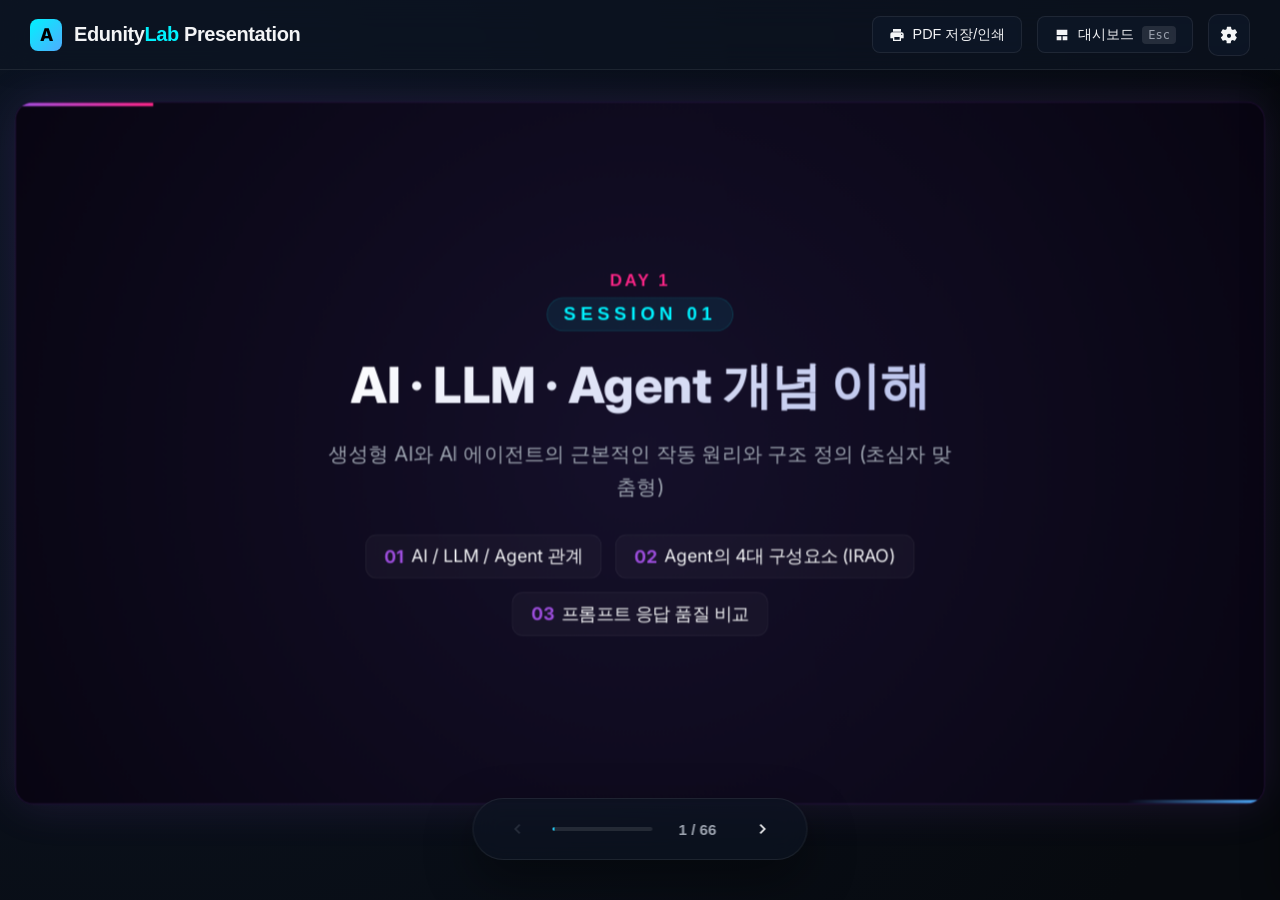
==== commit 0065b8fb: "커리큘럼 재작성" ====
--- a/docs/index.html
+++ b/docs/index.html
@@ -6,7 +6,2531 @@
   <meta charset="utf-8" />
   <meta content="width=device-width, initial-scale=1.0" name="viewport" />
   <title>[에듀니티랩] Antigravity 기반 AI 워크플로우 설계와 에이전트 구축</title>
-  <link href="style.css" rel="stylesheet" />
+  <style>
+@import url('https://fonts.googleapis.com/css2?family=Inter:wght@300;400;500;600;700;800&family=Outfit:wght@300;400;500;600;700;800&family=JetBrains+Mono:wght@400;500;600&display=swap');
+
+/* --- Theme System --- */
+:root {
+  /* Dark Mode Variables (Default) */
+  --bg-primary: #080c14;
+  --bg-gradient: radial-gradient(circle at 10% 20%, #0c1524 0%, #070a0f 90%);
+  --panel-bg: rgba(13, 20, 35, 0.65);
+  --panel-border: rgba(255, 255, 255, 0.08);
+  --panel-shadow: 0 20px 50px rgba(0, 0, 0, 0.4);
+
+  --text-primary: #f3f4f6;
+  --text-secondary: #9ca3af;
+  --text-muted: #6b7280;
+
+  --accent-cyan: #00f2fe;
+  --accent-blue: #4facfe;
+  --accent-purple: #9d4edd;
+  --accent-violet: #7209b7;
+  --accent-pink: #f72585;
+  --accent-green: #10b981;
+  --accent-yellow: #f59e0b;
+
+  --slide-bg: rgba(17, 27, 47, 0.45);
+  --slide-border: rgba(255, 255, 255, 0.06);
+  --code-bg: rgba(6, 10, 18, 0.7);
+  --code-border: rgba(255, 255, 255, 0.05);
+
+  --kbd-bg: rgba(255, 255, 255, 0.1);
+  --kbd-color: #e5e7eb;
+}
+
+[data-theme="light"] {
+  /* Light Mode Variables (Projector Optimized) */
+  --bg-primary: #f0f2f5;
+  --bg-gradient: linear-gradient(135deg, #eef2f7 0%, #e0e5ec 100%);
+  --panel-bg: rgba(255, 255, 255, 0.85);
+  --panel-border: rgba(0, 0, 0, 0.08);
+  --panel-shadow: 0 15px 35px rgba(0, 0, 0, 0.08);
+
+  --text-primary: #1e293b;
+  --text-secondary: #475569;
+  --text-muted: #64748b;
+
+  --accent-cyan: #0891b2;
+  --accent-blue: #2563eb;
+  --accent-purple: #7c3aed;
+  --accent-violet: #6d28d9;
+  --accent-pink: #db2777;
+  --accent-green: #059669;
+  --accent-yellow: #d97706;
+
+  --slide-bg: rgba(255, 255, 255, 0.95);
+  --slide-border: rgba(0, 0, 0, 0.06);
+  --code-bg: #f8fafc;
+  --code-border: rgba(0, 0, 0, 0.08);
+
+  --kbd-bg: rgba(0, 0, 0, 0.08);
+  --kbd-color: #1f2937;
+}
+
+/* --- Reset & Base --- */
+* {
+  margin: 0;
+  padding: 0;
+  box-sizing: border-box;
+  user-select: none;
+}
+
+body {
+  font-family: 'Inter', 'Noto Sans KR', system-ui, -apple-system, sans-serif;
+  background: var(--bg-primary);
+  background-image: var(--bg-gradient);
+  color: var(--text-primary);
+  min-height: 100vh;
+  overflow: hidden;
+  transition: background 0.4s ease, color 0.4s ease;
+}
+
+/* For editable/drawing areas or text copy, we want selection */
+code,
+pre,
+.copyable,
+p,
+td,
+th,
+li {
+  user-select: text;
+}
+
+/* --- App Layout --- */
+.app-container {
+  display: flex;
+  flex-direction: column;
+  width: 100vw;
+  height: 100vh;
+  position: relative;
+}
+
+/* --- Top Header / Nav --- */
+header {
+  height: 70px;
+  min-height: 70px;
+  display: flex;
+  justify-content: space-between;
+  align-items: center;
+  padding: 0 30px;
+  border-bottom: 1px solid var(--panel-border);
+  background: var(--panel-bg);
+  backdrop-filter: blur(15px);
+  z-index: 100;
+  box-shadow: 0 4px 20px rgba(0, 0, 0, 0.05);
+}
+
+.logo-container {
+  display: flex;
+  align-items: center;
+  gap: 12px;
+}
+
+.logo-icon {
+  width: 32px;
+  height: 32px;
+  background: linear-gradient(135deg, var(--accent-cyan), var(--accent-blue));
+  border-radius: 8px;
+  display: flex;
+  align-items: center;
+  justify-content: center;
+  color: #000;
+  font-weight: 800;
+  font-size: 1.1rem;
+}
+
+.logo-text {
+  font-family: 'Noto Sans KR', sans-serif;
+  font-weight: 700;
+  font-size: 1.25rem;
+  letter-spacing: -0.02em;
+}
+
+.logo-text span {
+  color: var(--accent-cyan);
+}
+
+.nav-controls {
+  display: flex;
+  align-items: center;
+  gap: 15px;
+}
+
+.view-toggle-btn {
+  display: flex;
+  align-items: center;
+  gap: 8px;
+  background: var(--slide-bg);
+  border: 1px solid var(--panel-border);
+  color: var(--text-primary);
+  padding: 8px 16px;
+  border-radius: 8px;
+  font-size: 0.9rem;
+  font-weight: 500;
+  cursor: pointer;
+  transition: all 0.2s ease;
+}
+
+.view-toggle-btn:hover {
+  background: rgba(255, 255, 255, 0.08);
+  border-color: var(--accent-cyan);
+}
+
+.view-toggle-btn.active {
+  background: linear-gradient(135deg, var(--accent-blue), var(--accent-cyan));
+  color: #080c14;
+  font-weight: 600;
+  border-color: transparent;
+}
+
+.print-pdf-btn:hover {
+  background: rgba(255, 255, 255, 0.08);
+  border-color: var(--accent-purple);
+}
+
+.badge {
+  background: var(--kbd-bg);
+  color: var(--text-secondary);
+  font-size: 0.75rem;
+  padding: 2px 6px;
+  border-radius: 4px;
+  font-family: monospace;
+}
+
+/* --- Slide Container --- */
+.main-viewport {
+  flex-grow: 1;
+  position: relative;
+  overflow: hidden;
+  display: flex;
+  justify-content: center;
+  align-items: center;
+  padding: 50px 15px 85px 15px;
+}
+
+/* --- Presentation Mode --- */
+.slides-wrapper {
+  width: min(100%, calc((100vh - 170px) * 16 / 9));
+  height: min(100%, calc((100vw - 30px) * 9 / 16));
+  max-width: 1366px;
+  max-height: 768px;
+  aspect-ratio: 16/9;
+  position: relative;
+  display: flex;
+  justify-content: center;
+  align-items: center;
+  transition: transform 0.3s ease;
+}
+
+.slide-card {
+  position: absolute;
+  width: 100%;
+  height: 100%;
+  background: var(--session-slide-bg, var(--slide-bg));
+  border: 1px solid var(--slide-border);
+  border-radius: 20px;
+  box-shadow: var(--panel-shadow);
+  backdrop-filter: blur(25px);
+  padding: 40px 50px;
+  display: flex;
+  flex-direction: column;
+  justify-content: space-between;
+  opacity: 0;
+  visibility: hidden;
+  transform: translateX(100px) scale(0.95);
+  transition: opacity 0.5s cubic-bezier(0.2, 0.8, 0.2, 1),
+    transform 0.5s cubic-bezier(0.2, 0.8, 0.2, 1),
+    visibility 0.5s;
+  z-index: 1;
+  overflow: hidden;
+}
+
+.slide-card.active {
+  opacity: 1;
+  visibility: visible;
+  transform: translateX(0) scale(1);
+  z-index: 10;
+}
+
+.slide-card.prev {
+  opacity: 0;
+  visibility: hidden;
+  transform: translateX(-100px) scale(0.95);
+  z-index: 1;
+}
+
+/* Decorative corner lines */
+.slide-card::before {
+  content: '';
+  position: absolute;
+  top: 0;
+  left: 0;
+  width: 150px;
+  height: 4px;
+  background: linear-gradient(90deg, var(--session-accent-primary, var(--accent-cyan)), transparent);
+}
+
+.slide-card::after {
+  content: '';
+  position: absolute;
+  bottom: 0;
+  right: 0;
+  width: 150px;
+  height: 4px;
+  background: linear-gradient(90deg, transparent, var(--session-accent-secondary, var(--accent-purple)));
+}
+
+/* --- Slide Content Typography --- */
+.slide-header {
+  display: flex;
+  justify-content: center;
+  align-items: center;
+  border-bottom: 1px solid rgba(255, 255, 255, 0.05);
+  padding-bottom: 10px;
+  margin-bottom: 15px;
+  min-height: 65px;
+  position: relative;
+  text-align: center;
+  width: 100%;
+}
+
+.slide-header > div:first-child {
+  display: flex;
+  flex-direction: column;
+  align-items: center;
+  text-align: center;
+  width: 100%;
+}
+
+.slide-category {
+  font-family: 'Noto Sans KR', sans-serif;
+  text-transform: uppercase;
+  font-size: 0.95rem;
+  letter-spacing: 0.15em;
+  color: var(--session-accent-primary, var(--accent-blue));
+  font-weight: 600;
+  margin-bottom: 4px;
+}
+
+.slide-title {
+  font-family: 'Noto Sans KR', sans-serif;
+  font-size: 2.5rem;
+  font-weight: 800;
+  letter-spacing: -0.01em;
+  color: var(--text-primary);
+  line-height: 1.2;
+}
+
+.slide-meta {
+  position: absolute;
+  top: 0;
+  right: 0;
+  text-align: right;
+  font-family: 'Noto Sans KR', sans-serif;
+  font-size: 1rem;
+  color: var(--text-muted);
+  display: flex;
+  flex-direction: column;
+  align-items: flex-end;
+}
+
+.slide-meta .day-badge {
+  background: linear-gradient(135deg, var(--accent-purple), var(--accent-violet));
+  color: white;
+  padding: 4px 10px;
+  border-radius: 20px;
+  font-weight: 600;
+  font-size: 0.85rem;
+  margin-bottom: 4px;
+  box-shadow: 0 4px 10px rgba(114, 9, 183, 0.3);
+}
+
+.slide-body {
+  flex-grow: 1;
+  display: flex;
+  flex-direction: column;
+  justify-content: center;
+  align-items: center;
+  text-align: center;
+  overflow-y: auto;
+  padding-right: 10px;
+}
+
+/* Custom Scrollbar for slide content */
+.slide-body::-webkit-scrollbar {
+  width: 6px;
+}
+
+.slide-body::-webkit-scrollbar-track {
+  background: transparent;
+}
+
+.slide-body::-webkit-scrollbar-thumb {
+  background: var(--panel-border);
+  border-radius: 4px;
+}
+
+.slide-body::-webkit-scrollbar-thumb:hover {
+  background: var(--text-muted);
+}
+
+.slide-footer {
+  display: flex;
+  justify-content: space-between;
+  align-items: center;
+  border-top: 1px solid rgba(255, 255, 255, 0.05);
+  padding-top: 12px;
+  margin-top: 15px;
+  font-size: 0.95rem;
+  color: var(--text-muted);
+}
+
+.footer-nav-guide {
+  display: flex;
+  gap: 15px;
+}
+
+.footer-nav-guide span {
+  display: flex;
+  align-items: center;
+  gap: 5px;
+}
+
+.footer-nav-guide kbd {
+  background: var(--kbd-bg);
+  color: var(--kbd-color);
+  padding: 2px 6px;
+  border-radius: 4px;
+  font-size: 0.85rem;
+  box-shadow: 0 2px 0 rgba(0, 0, 0, 0.2);
+  font-weight: 600;
+}
+
+/* --- Presentation Navigation Panel (Fixed Bottom) --- */
+.navigation-bar {
+  position: absolute;
+  bottom: 25px;
+  left: 50%;
+  transform: translateX(-50%);
+  display: flex;
+  align-items: center;
+  gap: 15px;
+  background: var(--panel-bg);
+  border: 1px solid var(--panel-border);
+  box-shadow: var(--panel-shadow);
+  backdrop-filter: blur(15px);
+  padding: 10px 24px;
+  border-radius: 50px;
+  z-index: 95;
+  transition: all 0.3s cubic-bezier(0.4, 0, 0.2, 1);
+}
+
+.navigation-bar:hover {
+  border-color: rgba(255, 255, 255, 0.2);
+  box-shadow: 0 10px 40px rgba(0, 0, 0, 0.6);
+}
+
+.nav-btn {
+  background: transparent;
+  border: none;
+  color: var(--text-primary);
+  width: 40px;
+  height: 40px;
+  border-radius: 50%;
+  display: flex;
+  align-items: center;
+  justify-content: center;
+  cursor: pointer;
+  transition: all 0.2s ease;
+}
+
+.nav-btn:hover:not(:disabled) {
+  background: rgba(255, 255, 255, 0.08);
+  color: var(--accent-cyan);
+}
+
+.nav-btn:disabled {
+  color: var(--text-muted);
+  cursor: not-allowed;
+  opacity: 0.3;
+}
+
+.nav-btn svg {
+  width: 20px;
+  height: 20px;
+  fill: currentColor;
+}
+
+.slide-progress-info {
+  font-family: 'Noto Sans KR', sans-serif;
+  font-size: 0.95rem;
+  font-weight: 600;
+  color: var(--text-secondary);
+  min-width: 60px;
+  text-align: center;
+}
+
+.progress-track {
+  width: 100px;
+  height: 4px;
+  background: rgba(255, 255, 255, 0.1);
+  border-radius: 2px;
+  position: relative;
+  overflow: hidden;
+}
+
+.progress-bar {
+  position: absolute;
+  top: 0;
+  left: 0;
+  height: 100%;
+  width: 0%;
+  background: linear-gradient(90deg, var(--accent-blue), var(--accent-cyan));
+  border-radius: 2px;
+  transition: width 0.3s ease;
+}
+
+/* --- Dashboard / Grid View --- */
+.dashboard-viewport {
+  width: 100%;
+  height: 100%;
+  max-width: 1300px;
+  margin: 0 auto;
+  overflow-y: auto;
+  padding: 40px 20px 100px 20px;
+  display: none;
+  /* Controlled by active view state */
+  animation: fadeIn 0.4s cubic-bezier(0.16, 1, 0.3, 1);
+}
+
+@keyframes fadeIn {
+  from {
+    opacity: 0;
+    transform: translateY(10px);
+  }
+
+  to {
+    opacity: 1;
+    transform: translateY(0);
+  }
+}
+
+.dashboard-header {
+  display: flex;
+  justify-content: space-between;
+  align-items: center;
+  margin-bottom: 30px;
+}
+
+.dashboard-title-area h2 {
+  font-family: 'Noto Sans KR', sans-serif;
+  font-size: 1.8rem;
+  font-weight: 700;
+  color: var(--text-primary);
+}
+
+.dashboard-title-area p {
+  color: var(--text-secondary);
+  font-size: 0.95rem;
+  margin-top: 4px;
+}
+
+.search-filter-box {
+  position: relative;
+  width: 320px;
+}
+
+.search-filter-box input {
+  width: 100%;
+  background: var(--slide-bg);
+  border: 1px solid var(--panel-border);
+  color: var(--text-primary);
+  padding: 10px 16px 10px 40px;
+  border-radius: 10px;
+  font-size: 0.9rem;
+  outline: none;
+  transition: all 0.2s ease;
+}
+
+.search-filter-box input:focus {
+  border-color: var(--accent-cyan);
+  box-shadow: 0 0 12px rgba(0, 242, 254, 0.15);
+}
+
+.search-icon {
+  position: absolute;
+  left: 14px;
+  top: 50%;
+  transform: translateY(-50%);
+  color: var(--text-muted);
+  width: 16px;
+  height: 16px;
+  pointer-events: none;
+}
+
+.cards-grid {
+  display: grid;
+  grid-template-columns: repeat(auto-fill, minmax(280px, 1fr));
+  gap: 25px;
+}
+
+.dashboard-card {
+  background: var(--session-slide-bg, var(--slide-bg));
+  border: 1px solid var(--slide-border);
+  border-radius: 16px;
+  padding: 24px;
+  cursor: pointer;
+  transition: all 0.3s cubic-bezier(0.25, 0.8, 0.25, 1);
+  display: flex;
+  flex-direction: column;
+  justify-content: space-between;
+  min-height: 200px;
+  position: relative;
+  overflow: hidden;
+}
+
+.dashboard-card::before {
+  content: '';
+  position: absolute;
+  top: 0;
+  left: 0;
+  width: 100%;
+  height: 3px;
+  background: transparent;
+  transition: background 0.3s ease;
+}
+
+.dashboard-card:hover {
+  transform: translateY(-5px);
+  border-color: var(--session-accent-primary, var(--accent-cyan));
+  box-shadow: 0 10px 25px var(--session-shadow-color, rgba(0, 242, 254, 0.08));
+  background: rgba(255, 255, 255, 0.02);
+}
+
+[data-theme="light"] .dashboard-card:hover {
+  background: #ffffff;
+}
+
+.dashboard-card:hover::before {
+  background: linear-gradient(90deg, var(--session-accent-secondary, var(--accent-blue)), var(--session-accent-primary, var(--accent-cyan)));
+}
+
+.card-num {
+  font-family: 'Noto Sans KR', sans-serif;
+  font-size: 0.8rem;
+  font-weight: 700;
+  color: var(--text-muted);
+  display: flex;
+  justify-content: space-between;
+  align-items: center;
+}
+
+.card-title {
+  font-family: 'Noto Sans KR', sans-serif;
+  font-size: 1.15rem;
+  font-weight: 700;
+  color: var(--text-primary);
+  margin: 12px 0 8px 0;
+  line-height: 1.4;
+}
+
+.card-desc {
+  font-size: 0.85rem;
+  color: var(--text-secondary);
+  line-height: 1.5;
+  flex-grow: 1;
+}
+
+.card-tags {
+  display: flex;
+  flex-wrap: wrap;
+  gap: 6px;
+  margin-top: 15px;
+}
+
+.card-tag {
+  font-size: 0.7rem;
+  padding: 2px 8px;
+  border-radius: 12px;
+  background: rgba(255, 255, 255, 0.05);
+  color: var(--text-secondary);
+  border: 1px solid rgba(255, 255, 255, 0.04);
+}
+
+[data-theme="light"] .card-tag {
+  background: rgba(0, 0, 0, 0.04);
+  border-color: rgba(0, 0, 0, 0.03);
+}
+
+/* --- Slide Content Styling Utilities --- */
+
+/* Intro Layout */
+.intro-layout {
+  text-align: center;
+  max-width: 800px;
+  margin: 0 auto;
+}
+
+.intro-tagline {
+  color: var(--accent-cyan);
+  font-size: 1.25rem;
+  font-weight: 600;
+  letter-spacing: 0.1em;
+  margin-bottom: 12px;
+  text-transform: uppercase;
+}
+
+.intro-main-title {
+  font-size: 3.4rem;
+  font-weight: 800;
+  line-height: 1.2;
+  margin-bottom: 24px;
+  background: linear-gradient(135deg, #fff 30%, var(--accent-blue) 100%);
+  -webkit-background-clip: text;
+  background-clip: text;
+  -webkit-text-fill-color: transparent;
+}
+
+[data-theme="light"] .intro-main-title {
+  background: linear-gradient(135deg, #1e293b 30%, var(--accent-blue) 100%);
+  -webkit-background-clip: text;
+  background-clip: text;
+  -webkit-text-fill-color: transparent;
+}
+
+.intro-desc {
+  font-size: 1.3rem;
+  color: var(--text-secondary);
+  line-height: 1.7;
+}
+
+/* Split Columns Layout */
+.split-layout {
+  display: grid;
+  grid-template-columns: 1fr 1fr;
+  gap: 40px;
+  align-items: center;
+  height: 100%;
+}
+
+.split-layout.uneven {
+  grid-template-columns: 1.1fr 0.9fr;
+}
+
+/* Concept Grid */
+.concept-grid {
+  display: grid;
+  grid-template-columns: repeat(2, 1fr);
+  gap: 15px;
+}
+
+.concept-item {
+  background: rgba(255, 255, 255, 0.02);
+  border: 1px solid var(--panel-border);
+  border-radius: 12px;
+  padding: 16px;
+  transition: all 0.2s ease;
+}
+
+.concept-item:hover {
+  background: rgba(255, 255, 255, 0.04);
+  border-color: rgba(255, 255, 255, 0.12);
+}
+
+.concept-title {
+  font-family: 'Noto Sans KR', sans-serif;
+  font-size: 1.35rem;
+  font-weight: 600;
+  color: var(--accent-cyan);
+  margin-bottom: 6px;
+}
+
+.concept-text {
+  font-size: 1.15rem;
+  color: var(--text-secondary);
+  line-height: 1.5;
+}
+
+/* Bullet Points & Lists */
+.bullet-list {
+  list-style: none;
+  display: inline-block;
+  text-align: left;
+}
+
+.bullet-list > li {
+  position: relative;
+  padding-left: 28px;
+  margin-bottom: 12px;
+  font-size: 1.5rem;
+  line-height: 1.6;
+  color: var(--text-primary);
+}
+
+.bullet-list > li::before {
+  content: "✦";
+  position: absolute;
+  left: 6px;
+  top: 0;
+  color: var(--accent-cyan);
+  font-weight: bold;
+}
+
+.bullet-list.check > li::before {
+  content: "✓";
+  color: var(--accent-green);
+}
+
+.bullet-list.danger > li::before {
+  content: "⚠";
+  color: var(--accent-pink);
+}
+
+/* Nested Sub-bullets */
+.bullet-list > li > ul {
+  list-style: none;
+  margin-top: 8px;
+  margin-left: 10px;
+}
+
+.bullet-list > li > ul > li {
+  position: relative;
+  padding-left: 20px;
+  margin-top: 6px;
+  margin-bottom: 6px;
+  font-size: 1.4rem;
+  line-height: 1.5;
+  color: var(--text-secondary);
+}
+
+.bullet-list > li > ul > li::before {
+  content: "◦";
+  position: absolute;
+  left: 6px;
+  top: -1px;
+  color: var(--accent-blue);
+  font-weight: bold;
+  font-size: 0.9rem;
+}
+
+.bullet-list span.highlight {
+  color: var(--accent-cyan);
+  font-weight: 600;
+}
+
+/* Interactive Code Block */
+.code-container {
+  position: relative;
+  background: var(--code-bg);
+  border: 1px solid var(--code-border);
+  border-radius: 12px;
+  padding: 18px;
+  font-family: 'JetBrains Mono', monospace;
+  font-size: 1.1rem;
+  color: var(--text-primary);
+  line-height: 1.6;
+  overflow: hidden;
+  margin-bottom: 15px;
+}
+
+.code-header {
+  display: flex;
+  justify-content: space-between;
+  align-items: center;
+  border-bottom: 1px solid rgba(255, 255, 255, 0.05);
+  margin-bottom: 12px;
+  padding-bottom: 8px;
+  color: var(--text-muted);
+  font-size: 0.85rem;
+}
+
+.copy-btn {
+  background: rgba(255, 255, 255, 0.05);
+  border: 1px solid rgba(255, 255, 255, 0.08);
+  color: var(--text-secondary);
+  padding: 4px 10px;
+  border-radius: 6px;
+  cursor: pointer;
+  font-size: 0.85rem;
+  transition: all 0.2s ease;
+  font-family: sans-serif;
+  font-weight: 500;
+}
+
+.copy-btn:hover {
+  background: var(--accent-blue);
+  color: #000;
+  border-color: transparent;
+}
+
+.copy-btn.copied {
+  background: var(--accent-green);
+  color: #fff;
+  border-color: transparent;
+}
+
+.code-block {
+  white-space: pre-wrap;
+  word-break: break-all;
+  max-height: 250px;
+  overflow-y: auto;
+}
+
+/* Visual Tables */
+.table-container {
+  overflow-x: auto;
+  border-radius: 12px;
+  border: 1px solid var(--panel-border);
+  background: rgba(0, 0, 0, 0.1);
+  margin: 15px 0;
+}
+
+[data-theme="light"] .table-container {
+  background: rgba(255, 255, 255, 0.5);
+}
+
+.slide-table {
+  width: 100%;
+  border-collapse: collapse;
+  text-align: left;
+  font-size: 1.15rem;
+}
+
+.slide-table th {
+  background: rgba(255, 255, 255, 0.04);
+  color: var(--text-primary);
+  font-weight: 600;
+  padding: 12px 16px;
+  border-bottom: 1px solid var(--panel-border);
+  font-family: 'Noto Sans KR', sans-serif;
+}
+
+[data-theme="light"] .slide-table th {
+  background: rgba(0, 0, 0, 0.03);
+}
+
+.slide-table td {
+  padding: 12px 16px;
+  border-bottom: 1px solid rgba(255, 255, 255, 0.04);
+  color: var(--text-secondary);
+  line-height: 1.5;
+}
+
+[data-theme="light"] .slide-table td {
+  border-bottom-color: rgba(0, 0, 0, 0.04);
+}
+
+.slide-table tr:last-child td {
+  border-bottom: none;
+}
+
+/* Interactive / Graphic Visuals */
+.agent-visual-loop {
+  display: flex;
+  align-items: center;
+  justify-content: space-between;
+  padding: 20px 10px;
+  position: relative;
+  max-width: 750px;
+  margin: 0 auto;
+}
+
+.loop-node {
+  background: rgba(255, 255, 255, 0.02);
+  border: 2px solid var(--panel-border);
+  border-radius: 12px;
+  width: 130px;
+  height: 90px;
+  display: flex;
+  flex-direction: column;
+  align-items: center;
+  justify-content: center;
+  text-align: center;
+  padding: 10px;
+  position: relative;
+  z-index: 2;
+  box-shadow: 0 4px 15px rgba(0, 0, 0, 0.2);
+  transition: all 0.3s ease;
+}
+
+.loop-node:hover {
+  transform: translateY(-4px);
+  border-color: var(--accent-cyan);
+  box-shadow: 0 8px 25px rgba(0, 242, 254, 0.15);
+}
+
+.loop-node.cyan {
+  border-color: var(--accent-cyan);
+}
+
+.loop-node.blue {
+  border-color: var(--accent-blue);
+}
+
+.loop-node.purple {
+  border-color: var(--accent-purple);
+}
+
+.loop-node.pink {
+  border-color: var(--accent-pink);
+}
+
+.loop-node-title {
+  font-family: 'Noto Sans KR', sans-serif;
+  font-weight: 700;
+  font-size: 1.05rem;
+  margin-bottom: 4px;
+}
+
+.loop-node-desc {
+  font-size: 0.8rem;
+  color: var(--text-secondary);
+  line-height: 1.2;
+}
+
+.loop-connector {
+  flex-grow: 1;
+  height: 2px;
+  border-top: 2px dashed rgba(255, 255, 255, 0.15);
+  margin: 0 10px;
+  position: relative;
+}
+
+.loop-connector::after {
+  content: '➔';
+  position: absolute;
+  right: -5px;
+  top: -9px;
+  color: var(--text-muted);
+  font-size: 0.8rem;
+}
+
+/* Workflow Stage Pipelines */
+.workflow-pipeline {
+  display: flex;
+  flex-direction: column;
+  gap: 15px;
+  margin-top: 10px;
+}
+
+.workflow-stage {
+  display: grid;
+  grid-template-columns: 80px 1fr;
+  align-items: center;
+  background: rgba(255, 255, 255, 0.02);
+  border: 1px solid var(--panel-border);
+  border-radius: 12px;
+  padding: 15px;
+  position: relative;
+  transition: all 0.2s ease;
+}
+
+.workflow-stage:hover {
+  background: rgba(255, 255, 255, 0.04);
+  border-color: var(--accent-blue);
+}
+
+.stage-num {
+  font-family: 'Noto Sans KR', sans-serif;
+  font-size: 2.1rem;
+  font-weight: 800;
+  color: rgba(255, 255, 255, 0.08);
+  line-height: 1;
+}
+
+[data-theme="light"] .stage-num {
+  color: rgba(0, 0, 0, 0.06);
+}
+
+.stage-content {
+  display: grid;
+  grid-template-columns: 1fr 1.2fr 1fr;
+  gap: 20px;
+}
+
+.stage-part {
+  display: flex;
+  flex-direction: column;
+  gap: 4px;
+}
+
+.stage-part-label {
+  font-size: 0.85rem;
+  text-transform: uppercase;
+  color: var(--text-muted);
+  font-weight: 600;
+}
+
+.stage-part-val {
+  font-size: 0.95rem;
+  color: var(--text-primary);
+  font-weight: 500;
+}
+
+.stage-part-val code {
+  background: var(--code-bg);
+  padding: 2px 6px;
+  border-radius: 4px;
+  font-size: 0.85rem;
+  border: 1px solid var(--code-border);
+}
+
+/* Persona Grid Display */
+.persona-grid {
+  display: grid;
+  grid-template-columns: repeat(3, 1fr);
+  gap: 20px;
+  margin: 15px 0;
+}
+
+.persona-card {
+  background: rgba(255, 255, 255, 0.02);
+  border: 1px solid var(--panel-border);
+  border-radius: 16px;
+  padding: 20px;
+  position: relative;
+  transition: all 0.3s ease;
+}
+
+.persona-card:hover {
+  transform: translateY(-4px);
+  border-color: var(--accent-purple);
+  box-shadow: 0 10px 20px rgba(157, 78, 221, 0.08);
+}
+
+.persona-avatar {
+  width: 44px;
+  height: 44px;
+  border-radius: 12px;
+  background: linear-gradient(135deg, var(--accent-purple), var(--accent-pink));
+  display: flex;
+  align-items: center;
+  justify-content: center;
+  font-size: 1.3rem;
+  color: white;
+  margin-bottom: 12px;
+}
+
+.persona-name {
+  font-family: 'Noto Sans KR', sans-serif;
+  font-weight: 700;
+  font-size: 1.2rem;
+  margin-bottom: 6px;
+  color: var(--text-primary);
+}
+
+.persona-desc {
+  font-size: 0.95rem;
+  color: var(--text-secondary);
+  line-height: 1.5;
+}
+
+/* Evaluation Rubric Grid */
+.rubric-grid {
+  display: grid;
+  grid-template-columns: repeat(3, 1fr);
+  gap: 15px;
+  margin-top: 15px;
+}
+
+.rubric-card {
+  background: rgba(255, 255, 255, 0.02);
+  border: 1px solid var(--panel-border);
+  border-radius: 12px;
+  padding: 16px;
+  transition: all 0.2s ease;
+}
+
+.rubric-card:hover {
+  border-color: var(--accent-yellow);
+}
+
+.rubric-tier {
+  font-family: 'Noto Sans KR', sans-serif;
+  font-size: 1.05rem;
+  font-weight: 700;
+  margin-bottom: 8px;
+  display: flex;
+  align-items: center;
+  gap: 6px;
+}
+
+.rubric-tier.best {
+  color: var(--accent-green);
+}
+
+.rubric-tier.mid {
+  color: var(--accent-yellow);
+}
+
+.rubric-tier.low {
+  color: var(--accent-pink);
+}
+
+.rubric-points {
+  font-size: 0.9rem;
+  color: var(--text-secondary);
+  line-height: 1.5;
+}
+
+/* Highlight boxes */
+.highlight-box {
+  background: rgba(0, 242, 254, 0.03);
+  border-left: 4px solid var(--accent-cyan);
+  padding: 16px 20px;
+  border-radius: 0 12px 12px 0;
+  font-size: 1.05rem;
+  line-height: 1.6;
+  margin-bottom: 15px;
+}
+
+.highlight-box.purple {
+  background: rgba(157, 78, 221, 0.03);
+  border-left-color: var(--accent-purple);
+}
+
+.highlight-box.green {
+  background: rgba(16, 185, 129, 0.03);
+  border-left-color: var(--accent-green);
+}
+
+/* --- Presenter Tools Panel (Drawer Overlay) --- */
+.presenter-tools-toggle {
+  background: var(--slide-bg);
+  border: 1px solid var(--panel-border);
+  color: var(--text-primary);
+  width: 42px;
+  height: 42px;
+  border-radius: 10px;
+  display: flex;
+  align-items: center;
+  justify-content: center;
+  cursor: pointer;
+  transition: all 0.2s ease;
+}
+
+.presenter-tools-toggle:hover {
+  border-color: var(--accent-cyan);
+  background: rgba(255, 255, 255, 0.08);
+}
+
+.presenter-tools-drawer {
+  position: fixed;
+  top: 70px;
+  right: -320px;
+  width: 320px;
+  height: calc(100vh - 70px);
+  background: var(--panel-bg);
+  border-left: 1px solid var(--panel-border);
+  box-shadow: -10px 0 30px rgba(0, 0, 0, 0.2);
+  backdrop-filter: blur(25px);
+  z-index: 98;
+  padding: 30px 24px;
+  display: flex;
+  flex-direction: column;
+  gap: 30px;
+  transition: right 0.3s cubic-bezier(0.16, 1, 0.3, 1);
+  overflow-y: auto;
+}
+
+/* Custom Scrollbar for Drawer & Notes */
+.presenter-tools-drawer::-webkit-scrollbar,
+.notes-box::-webkit-scrollbar {
+  width: 6px;
+}
+
+.presenter-tools-drawer::-webkit-scrollbar-track,
+.notes-box::-webkit-scrollbar-track {
+  background: transparent;
+}
+
+.presenter-tools-drawer::-webkit-scrollbar-thumb,
+.notes-box::-webkit-scrollbar-thumb {
+  background: rgba(255, 255, 255, 0.1);
+  border-radius: 3px;
+}
+
+[data-theme="light"] .presenter-tools-drawer::-webkit-scrollbar-thumb,
+[data-theme="light"] .notes-box::-webkit-scrollbar-thumb {
+  background: rgba(0, 0, 0, 0.1);
+}
+
+.presenter-tools-drawer::-webkit-scrollbar-thumb:hover,
+.notes-box::-webkit-scrollbar-thumb:hover {
+  background: rgba(255, 255, 255, 0.2);
+}
+
+[data-theme="light"] .presenter-tools-drawer::-webkit-scrollbar-thumb:hover,
+[data-theme="light"] .notes-box::-webkit-scrollbar-thumb:hover {
+  background: rgba(0, 0, 0, 0.2);
+}
+
+/* Notes Display Boxes */
+.notes-box {
+  background: rgba(0, 0, 0, 0.25);
+  border: 1px solid var(--panel-border);
+  border-radius: 10px;
+  padding: 14px;
+  max-height: 180px;
+  overflow-y: auto;
+  box-shadow: inset 0 2px 8px rgba(0, 0, 0, 0.2);
+}
+
+[data-theme="light"] .notes-box {
+  background: rgba(255, 255, 255, 0.6);
+  box-shadow: inset 0 2px 6px rgba(0, 0, 0, 0.05);
+}
+
+.notes-text {
+  font-size: 0.85rem;
+  line-height: 1.6;
+  color: var(--text-primary);
+  white-space: pre-wrap;
+  user-select: text;
+  word-break: keep-all;
+}
+
+
+.presenter-tools-drawer.open {
+  right: 0;
+}
+
+.drawer-section-title {
+  font-family: 'Noto Sans KR', sans-serif;
+  font-size: 1rem;
+  font-weight: 700;
+  text-transform: uppercase;
+  letter-spacing: 0.05em;
+  color: var(--accent-blue);
+  margin-bottom: 15px;
+  border-bottom: 1px solid rgba(255, 255, 255, 0.05);
+  padding-bottom: 6px;
+}
+
+/* Timer Control */
+.timer-container {
+  display: flex;
+  flex-direction: column;
+  align-items: center;
+  background: rgba(0, 0, 0, 0.15);
+  border-radius: 14px;
+  padding: 16px;
+  border: 1px solid rgba(255, 255, 255, 0.03);
+}
+
+[data-theme="light"] .timer-container {
+  background: rgba(0, 0, 0, 0.03);
+}
+
+.timer-display {
+  font-family: 'Noto Sans KR', sans-serif;
+  font-size: 2.5rem;
+  font-weight: 800;
+  letter-spacing: 0.05em;
+  color: var(--text-primary);
+  margin-bottom: 12px;
+  text-shadow: 0 0 10px rgba(255, 255, 255, 0.1);
+}
+
+.timer-display.timer-warning {
+  color: var(--accent-pink);
+  animation: pulse 1s infinite alternate;
+}
+
+@keyframes pulse {
+  from {
+    transform: scale(1);
+    text-shadow: 0 0 5px rgba(247, 37, 133, 0.2);
+  }
+
+  to {
+    transform: scale(1.05);
+    text-shadow: 0 0 15px rgba(247, 37, 133, 0.6);
+  }
+}
+
+.timer-controls-row {
+  display: flex;
+  gap: 10px;
+  width: 100%;
+}
+
+.timer-btn {
+  flex-grow: 1;
+  background: var(--slide-bg);
+  border: 1px solid var(--panel-border);
+  color: var(--text-primary);
+  padding: 8px;
+  border-radius: 8px;
+  cursor: pointer;
+  font-size: 0.8rem;
+  font-weight: 600;
+  transition: all 0.2s ease;
+}
+
+.timer-btn:hover {
+  background: var(--accent-cyan);
+  color: #000;
+  border-color: transparent;
+}
+
+.timer-btn.active-play {
+  background: var(--accent-green);
+  color: #fff;
+  border-color: transparent;
+}
+
+.timer-btn.active-pause {
+  background: var(--accent-yellow);
+  color: #000;
+  border-color: transparent;
+}
+
+.timer-presets {
+  display: flex;
+  gap: 6px;
+  width: 100%;
+  margin-top: 10px;
+}
+
+.preset-btn {
+  flex-grow: 1;
+  background: transparent;
+  border: 1px solid var(--panel-border);
+  color: var(--text-secondary);
+  padding: 4px;
+  border-radius: 6px;
+  cursor: pointer;
+  font-size: 0.75rem;
+  transition: all 0.2s ease;
+}
+
+.preset-btn:hover {
+  border-color: var(--accent-cyan);
+  color: var(--text-primary);
+}
+
+/* Tool Actions */
+.tool-action-btn {
+  width: 100%;
+  background: var(--slide-bg);
+  border: 1px solid var(--panel-border);
+  color: var(--text-primary);
+  padding: 12px 16px;
+  border-radius: 10px;
+  font-size: 0.9rem;
+  font-weight: 600;
+  cursor: pointer;
+  display: flex;
+  align-items: center;
+  gap: 12px;
+  transition: all 0.2s ease;
+  margin-bottom: 12px;
+}
+
+.tool-action-btn:hover {
+  background: rgba(255, 255, 255, 0.05);
+  border-color: var(--accent-cyan);
+}
+
+.tool-action-btn.active {
+  background: linear-gradient(135deg, var(--accent-pink), var(--accent-purple));
+  color: #fff;
+  border-color: transparent;
+  box-shadow: 0 4px 15px rgba(247, 37, 133, 0.3);
+}
+
+.tool-action-btn svg {
+  width: 18px;
+  height: 18px;
+  fill: currentColor;
+}
+
+/* Keyboard Cheat Sheet */
+.cheat-sheet-grid {
+  display: flex;
+  flex-direction: column;
+  gap: 10px;
+}
+
+.cheat-item {
+  display: flex;
+  justify-content: space-between;
+  align-items: center;
+  font-size: 0.8rem;
+}
+
+.cheat-label {
+  color: var(--text-secondary);
+}
+
+/* --- Virtual Drawing Canvas Layer --- */
+.drawing-canvas-layer {
+  position: absolute;
+  top: 0;
+  left: 0;
+  width: 100%;
+  height: 100%;
+  z-index: 90;
+  pointer-events: none;
+  /* Controlled dynamically in drawing mode */
+  cursor: default;
+}
+
+.drawing-canvas-layer.drawing-active {
+  pointer-events: auto;
+  cursor: crosshair;
+}
+
+/* Drawing tool indicator overlay */
+.drawing-indicator {
+  position: fixed;
+  bottom: 30px;
+  left: 30px;
+  background: var(--accent-pink);
+  color: white;
+  padding: 8px 16px;
+  border-radius: 20px;
+  font-size: 0.9rem;
+  font-weight: 700;
+  box-shadow: 0 5px 15px rgba(247, 37, 133, 0.4);
+  z-index: 101;
+  pointer-events: none;
+  display: none;
+  animation: bounce 1s infinite alternate;
+}
+
+@keyframes bounce {
+  from {
+    transform: translateY(0);
+  }
+
+  to {
+    transform: translateY(-5px);
+  }
+}
+
+/* --- Custom Audio Flashing Visual Notification --- */
+.flash-screen {
+  position: fixed;
+  top: 0;
+  left: 0;
+  width: 100vw;
+  height: 100vh;
+  background: rgba(247, 37, 133, 0.25);
+  box-shadow: inset 0 0 100px rgba(247, 37, 133, 0.8);
+  pointer-events: none;
+  z-index: 999;
+  display: none;
+  animation: ringFlash 0.5s ease infinite alternate;
+}
+
+@keyframes ringFlash {
+  from {
+    opacity: 0.2;
+  }
+
+  to {
+    opacity: 1;
+  }
+}
+
+/* --- Mobile / Viewport Warning --- */
+@media (max-width: 768px) {
+  .slides-wrapper {
+    height: auto;
+    aspect-ratio: auto;
+    max-height: none;
+  }
+
+  .slide-card {
+    position: relative;
+    opacity: 1 !important;
+    visibility: visible !important;
+    transform: none !important;
+    height: auto;
+    margin-bottom: 20px;
+    padding: 30px 20px;
+  }
+
+  .main-viewport {
+    overflow-y: auto;
+    align-items: flex-start;
+  }
+
+  .navigation-bar {
+    display: none !important;
+  }
+}
+
+/* --- Divider Slide (간지) --- */
+.slide-card.divider-slide {
+  background: radial-gradient(circle at 50% 50%, #15102a 0%, #080512 100%);
+  border: 1px solid rgba(157, 78, 221, 0.2);
+  box-shadow: 0 0 50px rgba(157, 78, 221, 0.15);
+  display: flex;
+  flex-direction: column;
+  justify-content: center;
+  align-items: center;
+  text-align: center;
+  padding: 60px;
+}
+
+.slide-card.divider-slide::before {
+  background: linear-gradient(90deg, var(--accent-purple), var(--accent-pink));
+}
+
+.divider-slide .divider-content {
+  display: flex;
+  flex-direction: column;
+  align-items: center;
+  justify-content: center;
+  width: 100%;
+  height: 100%;
+}
+
+.divider-slide .divider-day {
+  font-family: 'Noto Sans KR', sans-serif;
+  font-size: 1.15rem;
+  font-weight: 600;
+  color: var(--accent-pink);
+  margin-bottom: 8px;
+  letter-spacing: 0.15em;
+}
+
+.divider-slide .divider-tag {
+  font-family: 'Noto Sans KR', sans-serif;
+  font-size: 1.25rem;
+  font-weight: 700;
+  text-transform: uppercase;
+  letter-spacing: 0.25em;
+  color: var(--accent-cyan);
+  margin-bottom: 24px;
+  background: rgba(0, 242, 254, 0.08);
+  padding: 6px 18px;
+  border-radius: 20px;
+  border: 1px solid rgba(0, 242, 254, 0.15);
+  display: inline-block;
+}
+
+.divider-slide .divider-title {
+  font-family: 'Noto Sans KR', 'Inter', sans-serif;
+  font-size: 3.4rem;
+  font-weight: 800;
+  background: linear-gradient(135deg, #ffffff 0%, #b8c1ec 100%);
+  -webkit-background-clip: text;
+  background-clip: text;
+  -webkit-text-fill-color: transparent;
+  margin-bottom: 24px;
+  line-height: 1.25;
+}
+
+.divider-slide .divider-subtitle {
+  font-size: 1.4rem;
+  color: var(--text-secondary);
+  max-width: 700px;
+  line-height: 1.6;
+  margin-bottom: 35px;
+  font-weight: 400;
+}
+
+.divider-slide .divider-topics {
+  display: flex;
+  gap: 15px;
+  justify-content: center;
+  flex-wrap: wrap;
+  max-width: 800px;
+}
+
+.divider-slide .topic-badge {
+  background: rgba(255, 255, 255, 0.03);
+  border: 1px solid rgba(255, 255, 255, 0.05);
+  padding: 10px 20px;
+  border-radius: 12px;
+  font-size: 1.2rem;
+  color: var(--text-primary);
+  display: flex;
+  align-items: center;
+  gap: 8px;
+  transition: all 0.3s ease;
+}
+
+.divider-slide .topic-badge:hover {
+  background: rgba(157, 78, 221, 0.1);
+  border-color: rgba(157, 78, 221, 0.3);
+  transform: translateY(-2px);
+}
+
+.divider-slide .topic-badge span {
+  color: var(--accent-purple);
+  font-weight: 700;
+}
+
+/* Light Mode Override for Divider Slides */
+[data-theme="light"] .slide-card.divider-slide {
+  background: linear-gradient(135deg, #f3e8ff 0%, #e0e7ff 100%);
+  border: 1px solid rgba(124, 58, 237, 0.15);
+  box-shadow: 0 15px 35px rgba(124, 58, 237, 0.05);
+}
+
+[data-theme="light"] .divider-slide .divider-day {
+  color: var(--accent-purple);
+}
+
+[data-theme="light"] .divider-slide .divider-tag {
+  color: var(--accent-purple);
+  background: rgba(124, 58, 237, 0.08);
+  border: 1px solid rgba(124, 58, 237, 0.15);
+}
+
+[data-theme="light"] .divider-slide .divider-title {
+  background: linear-gradient(135deg, #1e1b4b 0%, #4338ca 100%);
+  -webkit-background-clip: text;
+  background-clip: text;
+  -webkit-text-fill-color: transparent;
+}
+
+[data-theme="light"] .divider-slide .divider-subtitle {
+  color: var(--text-secondary);
+}
+
+[data-theme="light"] .divider-slide .topic-badge {
+  background: rgba(255, 255, 255, 0.85);
+  border: 1px solid rgba(124, 58, 237, 0.1);
+  color: var(--text-primary);
+  box-shadow: 0 4px 6px rgba(0, 0, 0, 0.02);
+}
+
+[data-theme="light"] .divider-slide .topic-badge:hover {
+  background: rgba(124, 58, 237, 0.08);
+  border-color: rgba(124, 58, 237, 0.2);
+}
+
+/* --- Concentric Nested Containment Diagram --- */
+.diagram-nested {
+  display: flex;
+  justify-content: center;
+  align-items: center;
+  padding: 10px;
+  width: 100%;
+  box-sizing: border-box;
+}
+
+.nested-container {
+  width: 100%;
+  max-width: 720px;
+  border-radius: 20px;
+  padding: 24px;
+  box-sizing: border-box;
+  border: 2px solid var(--accent-purple);
+  background: rgba(157, 78, 221, 0.04);
+  box-shadow: 0 10px 30px rgba(157, 78, 221, 0.05);
+  position: relative;
+  transition: all 0.3s ease;
+}
+
+.nested-container .nested-label {
+  font-family: 'Noto Sans KR', sans-serif;
+  font-weight: 800;
+  font-size: 1.25rem;
+  color: var(--accent-purple);
+  letter-spacing: 0.05em;
+  margin-bottom: 6px;
+  display: inline-block;
+}
+
+.nested-container .nested-desc-top {
+  margin-bottom: 12px;
+  font-size: 1.15rem;
+  color: var(--text-secondary);
+  line-height: 1.4;
+}
+
+.nested-sub-1 {
+  border-radius: 16px;
+  padding: 20px;
+  border: 2px solid var(--accent-cyan);
+  background: rgba(0, 242, 254, 0.03);
+  position: relative;
+  transition: all 0.3s ease;
+}
+
+.nested-sub-1 .nested-label {
+  color: var(--accent-cyan);
+  font-size: 1.35rem;
+}
+
+.nested-sub-1 .nested-desc-top {
+  margin-bottom: 10px;
+}
+
+.nested-sub-2 {
+  border-radius: 12px;
+  padding: 14px;
+  border: 2px solid var(--accent-green);
+  background: rgba(16, 185, 129, 0.03);
+  position: relative;
+  transition: all 0.3s ease;
+}
+
+.nested-sub-2 .nested-label {
+  color: var(--accent-green);
+  font-size: 1.25rem;
+}
+
+.nested-sub-2 .nested-desc-top {
+  margin-bottom: 0px;
+}
+
+[data-theme="light"] .nested-container {
+  background: rgba(124, 58, 237, 0.05);
+}
+
+[data-theme="light"] .nested-sub-1 {
+  background: rgba(8, 145, 178, 0.05);
+}
+
+[data-theme="light"] .nested-sub-2 {
+  background: rgba(5, 150, 105, 0.05);
+}
+
+/* --- Flow Diagram (Row Layout with Arrows) --- */
+.flow-diagram {
+  display: flex;
+  align-items: stretch;
+  justify-content: space-between;
+  width: 100%;
+  gap: 8px;
+  margin: 15px 0;
+}
+
+.flow-step {
+  flex: 1;
+  background: rgba(255, 255, 255, 0.02);
+  border: 1px solid var(--panel-border);
+  border-radius: 12px;
+  padding: 16px 12px;
+  display: flex;
+  flex-direction: column;
+  align-items: center;
+  text-align: center;
+  position: relative;
+  transition: all 0.3s ease;
+  box-shadow: 0 4px 15px rgba(0, 0, 0, 0.1);
+}
+
+[data-theme="light"] .flow-step {
+  background: rgba(255, 255, 255, 0.7);
+}
+
+.flow-step:hover {
+  transform: translateY(-4px);
+  border-color: var(--accent-blue);
+  box-shadow: 0 8px 25px rgba(79, 172, 254, 0.15);
+}
+
+.flow-step.active {
+  border-color: var(--accent-cyan);
+  background: rgba(0, 242, 254, 0.04);
+}
+
+[data-theme="light"] .flow-step.active {
+  background: rgba(0, 242, 254, 0.07);
+}
+
+.flow-badge {
+  width: 26px;
+  height: 26px;
+  border-radius: 50%;
+  background: linear-gradient(135deg, var(--accent-blue), var(--accent-cyan));
+  color: #000;
+  font-weight: 700;
+  display: flex;
+  align-items: center;
+  justify-content: center;
+  font-size: 0.9rem;
+  margin-bottom: 6px;
+  font-family: 'Noto Sans KR', sans-serif;
+}
+
+.flow-step.active .flow-badge {
+  background: linear-gradient(135deg, var(--accent-cyan), var(--accent-green));
+}
+
+.flow-title {
+  font-family: 'Noto Sans KR', sans-serif;
+  font-weight: 700;
+  font-size: 1.25rem;
+  color: var(--text-primary);
+  margin-bottom: 6px;
+}
+
+.flow-desc {
+  font-size: 1.05rem;
+  color: var(--text-secondary);
+  line-height: 1.4;
+}
+
+.flow-arrow {
+  display: flex;
+  align-items: center;
+  justify-content: center;
+  color: var(--text-muted);
+  font-size: 1.35rem;
+  width: 16px;
+  flex-shrink: 0;
+  opacity: 0.6;
+}
+
+/* --- Matrix Grid (2x2 or 3-column details) --- */
+.matrix-grid {
+  display: grid;
+  grid-template-columns: repeat(2, 1fr);
+  gap: 12px;
+  margin: 10px 0;
+}
+
+.matrix-grid.three-col {
+  grid-template-columns: repeat(3, 1fr);
+}
+
+.matrix-card {
+  background: rgba(255, 255, 255, 0.02);
+  border: 1px solid var(--panel-border);
+  border-radius: 12px;
+  padding: 16px;
+  position: relative;
+  transition: all 0.3s ease;
+  box-shadow: 0 4px 15px rgba(0, 0, 0, 0.1);
+}
+
+[data-theme="light"] .matrix-card {
+  background: rgba(255, 255, 255, 0.7);
+}
+
+.matrix-card:hover {
+  transform: translateY(-2px);
+  border-color: var(--accent-cyan);
+  box-shadow: 0 6px 20px rgba(0, 242, 254, 0.1);
+}
+
+.matrix-header {
+  display: flex;
+  justify-content: space-between;
+  align-items: center;
+  margin-bottom: 8px;
+}
+
+.matrix-label {
+  font-family: 'Noto Sans KR', sans-serif;
+  font-weight: 700;
+  font-size: 1.25rem;
+  color: var(--accent-cyan);
+}
+
+.matrix-card.purple .matrix-label {
+  color: var(--accent-purple);
+}
+
+.matrix-card.pink .matrix-label {
+  color: var(--accent-pink);
+}
+
+.matrix-card.green .matrix-label {
+  color: var(--accent-green);
+}
+
+.matrix-card.blue .matrix-label {
+  color: var(--accent-blue);
+}
+
+.matrix-tag {
+  font-size: 0.9rem;
+  padding: 2px 6px;
+  border-radius: 4px;
+  background: rgba(255, 255, 255, 0.06);
+  color: var(--text-muted);
+  font-weight: 600;
+  text-transform: uppercase;
+}
+
+[data-theme="light"] .matrix-tag {
+  background: rgba(0, 0, 0, 0.04);
+}
+
+.matrix-desc {
+  font-size: 1.1rem;
+  color: var(--text-secondary);
+  line-height: 1.45;
+}
+
+/* --- Branching Decision Tree Layout --- */
+.branch-diagram {
+  display: flex;
+  flex-direction: column;
+  align-items: center;
+  width: 100%;
+  margin: 10px 0;
+}
+
+.branch-root {
+  background: rgba(255, 255, 255, 0.02);
+  border: 1px solid var(--accent-cyan);
+  border-radius: 12px;
+  padding: 10px 20px;
+  font-weight: 700;
+  font-size: 1rem;
+  text-align: center;
+  box-shadow: 0 4px 12px rgba(0, 242, 254, 0.08);
+}
+
+.branch-connector-y {
+  width: 2px;
+  height: 15px;
+  background: var(--panel-border);
+}
+
+.branch-fork {
+  display: flex;
+  justify-content: space-around;
+  width: 100%;
+  position: relative;
+}
+
+.branch-fork::before {
+  content: '';
+  position: absolute;
+  top: 0;
+  left: 25%;
+  right: 25%;
+  height: 2px;
+  background: var(--panel-border);
+}
+
+.branch-leaf {
+  display: flex;
+  flex-direction: column;
+  align-items: center;
+  width: 28%;
+  margin-top: 8px;
+}
+
+.branch-leaf-label {
+  font-size: 0.8rem;
+  color: var(--accent-pink);
+  font-weight: 700;
+  margin-bottom: 4px;
+  text-transform: uppercase;
+}
+
+.branch-leaf-label.yes {
+  color: var(--accent-green);
+}
+
+.branch-leaf-label.no {
+  color: var(--accent-pink);
+}
+
+.branch-leaf-label.info {
+  color: var(--accent-cyan);
+}
+
+.branch-card {
+  background: rgba(255, 255, 255, 0.02);
+  border: 1px solid var(--panel-border);
+  border-radius: 10px;
+  padding: 10px 14px;
+  width: 100%;
+  text-align: center;
+  font-size: 0.9rem;
+  color: var(--text-primary);
+  box-shadow: 0 4px 10px rgba(0, 0, 0, 0.08);
+  transition: all 0.2s;
+}
+
+[data-theme="light"] .branch-card {
+  background: rgba(255, 255, 255, 0.7);
+}
+
+.branch-card:hover {
+  border-color: var(--accent-blue);
+  transform: translateY(-2px);
+}
+
+/* --- Routing Grid & Cards (3-column categorization) --- */
+.routing-grid {
+  display: grid;
+  grid-template-columns: repeat(3, 1fr);
+  gap: 12px;
+  margin: 10px 0;
+}
+
+.routing-card {
+  background: rgba(255, 255, 255, 0.02);
+  border: 1px solid var(--panel-border);
+  border-top: 4px solid var(--text-muted);
+  border-radius: 12px;
+  padding: 14px;
+  transition: all 0.3s ease;
+  box-shadow: 0 4px 15px rgba(0, 0, 0, 0.08);
+}
+
+[data-theme="light"] .routing-card {
+  background: rgba(255, 255, 255, 0.7);
+}
+
+.routing-card.cyan {
+  border-top-color: var(--accent-cyan);
+}
+
+.routing-card.pink {
+  border-top-color: var(--accent-pink);
+}
+
+.routing-card.purple {
+  border-top-color: var(--accent-purple);
+}
+
+.routing-card.green {
+  border-top-color: var(--accent-green);
+}
+
+.routing-card.yellow {
+  border-top-color: var(--accent-yellow);
+}
+
+.routing-card:hover {
+  transform: translateY(-3px);
+  box-shadow: 0 8px 25px rgba(0, 0, 0, 0.12);
+}
+
+.routing-header {
+  font-family: 'Noto Sans KR', sans-serif;
+  font-weight: 700;
+  font-size: 1.05rem;
+  color: var(--text-primary);
+  margin-bottom: 6px;
+  display: flex;
+  align-items: center;
+  gap: 6px;
+}
+
+.routing-desc {
+  font-size: 0.85rem;
+  color: var(--text-secondary);
+  line-height: 1.4;
+}
+
+/* --- Comparison Splitting (Success / Danger Card Layout) --- */
+.compare-split {
+  display: grid;
+  grid-template-columns: 1fr 1fr;
+  gap: 16px;
+  margin: 10px 0;
+}
+
+.compare-card {
+  background: rgba(255, 255, 255, 0.01);
+  border: 1px solid var(--panel-border);
+  border-radius: 12px;
+  padding: 14px;
+  transition: border-color 0.2s;
+}
+
+[data-theme="light"] .compare-card {
+  background: rgba(255, 255, 255, 0.7);
+}
+
+.compare-card.success {
+  border-color: rgba(16, 185, 129, 0.25);
+}
+
+.compare-card.danger {
+  border-color: rgba(247, 37, 133, 0.25);
+}
+
+.compare-title {
+  font-family: 'Noto Sans KR', sans-serif;
+  font-weight: 700;
+  font-size: 1.05rem;
+  margin-bottom: 8px;
+  display: flex;
+  align-items: center;
+  gap: 6px;
+}
+
+.compare-card.success .compare-title {
+  color: var(--accent-green);
+}
+
+.compare-card.danger .compare-title {
+  color: var(--accent-pink);
+}
+
+.compare-desc {
+  font-size: 0.9rem;
+  color: var(--text-secondary);
+  line-height: 1.45;
+}
+
+/* Ensure code containers have copyable content look nice */
+.code-container pre {
+  margin: 0;
+}
+
+/* ==========================================
+   Print Optimization & PDF Generation Styles
+   ========================================== */
+@media print {
+  /* Set A4 Landscape page size and margins */
+  @page {
+    size: A4 landscape;
+    margin: 0;
+  }
+
+  /* Override color theme to ink-saving light mode */
+  :root, [data-theme] {
+    --bg-primary: #ffffff !important;
+    --bg-gradient: none !important;
+    --panel-bg: #ffffff !important;
+    --panel-border: rgba(0, 0, 0, 0.1) !important;
+    --panel-shadow: none !important;
+
+    --text-primary: #111111 !important;
+    --text-secondary: #222222 !important;
+    --text-muted: #555555 !important;
+
+    --accent-cyan: #0891b2 !important;
+    --accent-blue: #1e3a8a !important;
+    --accent-purple: #6d28d9 !important;
+    --accent-violet: #5b21b6 !important;
+    --accent-pink: #be185d !important;
+    --accent-green: #047857 !important;
+    --accent-yellow: #b45309 !important;
+
+    --slide-bg: #ffffff !important;
+    --slide-border: rgba(0, 0, 0, 0.1) !important;
+    --code-bg: #f8fafc !important;
+    --code-border: rgba(0, 0, 0, 0.1) !important;
+
+    --kbd-bg: rgba(0, 0, 0, 0.05) !important;
+    --kbd-color: #111111 !important;
+  }
+
+  /* Hide interactive controls, toolbars, dashboards, canvases, and guides */
+  header,
+  .navigation-bar,
+  #tools-drawer,
+  #drawing-canvas,
+  #drawing-indicator,
+  #flash-screen,
+  .footer-nav-guide,
+  .copy-btn,
+  .dashboard-viewport {
+    display: none !important;
+  }
+
+  /* Reset layout structure to allow slide cards to flow naturally */
+  html, body {
+    background: #ffffff !important;
+    color: #111111 !important;
+    width: auto !important;
+    height: auto !important;
+    overflow: visible !important;
+    min-height: 0 !important;
+    -webkit-print-color-adjust: exact !important;
+    print-color-adjust: exact !important;
+  }
+
+  .app-container,
+  .main-viewport {
+    display: block !important;
+    width: auto !important;
+    height: auto !important;
+    overflow: visible !important;
+    padding: 0 !important;
+    margin: 0 !important;
+    position: static !important;
+  }
+
+  .slides-wrapper {
+    display: block !important;
+    width: 100% !important;
+    height: auto !important;
+    max-width: none !important;
+    max-height: none !important;
+    aspect-ratio: auto !important;
+    position: static !important;
+    transform: none !important;
+    overflow: visible !important;
+  }
+
+  /* Re-layout each slide card to fit exactly on one landscape page */
+  .slide-card {
+    position: relative !important;
+    display: flex !important;
+    flex-direction: column !important;
+    justify-content: space-between !important;
+    width: 297mm !important; /* Standard A4 Width */
+    height: 209.9mm !important; /* Fit exactly on A4 height (210mm) without bleeding to next page */
+    box-sizing: border-box !important;
+    margin: 0 auto !important;
+    padding: 40px 50px !important;
+    border: none !important;
+    border-radius: 0 !important;
+    box-shadow: none !important;
+    opacity: 1 !important;
+    visibility: visible !important;
+    transform: none !important;
+    page-break-after: always !important;
+    break-after: page !important;
+    overflow: hidden !important;
+    background: #ffffff !important;
+    backdrop-filter: none !important;
+  }
+
+  /* Disable CSS transitions during printing */
+  * {
+    transition: none !important;
+    animation: none !important;
+  }
+
+  /* Style adjustments for slide elements under print context */
+  .slide-header {
+    border-bottom: 1px solid rgba(0, 0, 0, 0.1) !important;
+    padding-bottom: 10px !important;
+    margin-bottom: 15px !important;
+    height: auto !important;
+  }
+
+  .slide-category {
+    color: var(--accent-blue) !important;
+  }
+
+  .slide-title {
+    color: #111111 !important;
+    font-size: 2.4rem !important;
+  }
+
+  .slide-body {
+    flex-grow: 1 !important;
+    display: flex !important;
+    flex-direction: column !important;
+    justify-content: center !important;
+    overflow: visible !important;
+    padding-right: 0 !important;
+  }
+
+  .slide-footer {
+    border-top: 1px solid rgba(0, 0, 0, 0.1) !important;
+    padding-top: 10px !important;
+    margin-top: 15px !important;
+    font-size: 0.95rem !important;
+  }
+
+  /* Special slide type styling (e.g. divider slide) */
+  .slide-card.divider-slide {
+    background: #ffffff !important;
+    border: none !important;
+    box-shadow: none !important;
+    display: flex !important;
+    flex-direction: column !important;
+    justify-content: center !important;
+    align-items: center !important;
+    text-align: center !important;
+  }
+
+  .divider-slide .divider-day {
+    color: var(--accent-pink) !important;
+  }
+
+  .divider-slide .divider-tag {
+    color: var(--accent-purple) !important;
+    background: rgba(0, 0, 0, 0.05) !important;
+    border-color: rgba(0, 0, 0, 0.1) !important;
+  }
+
+  /* Standard text colors for gradient/transparent headers */
+  .intro-main-title,
+  .divider-slide .divider-title {
+    background: none !important;
+    -webkit-background-clip: initial !important;
+    background-clip: initial !important;
+    -webkit-text-fill-color: initial !important;
+    color: #111111 !important;
+  }
+
+  /* Visual guides, presenter notes, visual guidance should NEVER print */
+  .presenter-notes,
+  .visual-guide-notes {
+    display: none !important;
+  }
+
+  /* Render lists, tables, cards, and diagrams nicely on white background */
+  .concept-item,
+  .loop-node,
+  .workflow-stage,
+  .persona-card,
+  .rubric-card,
+  .flow-step,
+  .matrix-card,
+  .branch-card,
+  .routing-card,
+  .compare-card,
+  .nested-container,
+  .nested-sub-1,
+  .nested-sub-2 {
+    background: rgba(0, 0, 0, 0.01) !important;
+    border: 1px solid rgba(0, 0, 0, 0.15) !important;
+    color: #111111 !important;
+    box-shadow: none !important;
+    transform: none !important;
+  }
+
+  .table-container {
+    background: #ffffff !important;
+    border: 1px solid rgba(0, 0, 0, 0.15) !important;
+  }
+
+  .slide-table th {
+    background: rgba(0, 0, 0, 0.05) !important;
+    border-bottom: 1px solid rgba(0, 0, 0, 0.15) !important;
+    color: #111111 !important;
+  }
+
+  .slide-table td {
+    border-bottom: 1px solid rgba(0, 0, 0, 0.08) !important;
+    color: #222222 !important;
+  }
+
+  .code-container {
+    background: #f8fafc !important;
+    border: 1px solid rgba(0, 0, 0, 0.15) !important;
+    color: #111111 !important;
+  }
+
+  .code-block {
+    max-height: none !important;
+    overflow-y: visible !important;
+    white-space: pre-wrap !important;
+    word-break: break-all !important;
+  }
+}
+
+/* --- Session Custom Color Themes --- */
+/* Session 1: AI, LLM, Agent (Blue/Cyan) */
+.session-1 {
+  --session-accent-primary: var(--accent-cyan);
+  --session-accent-secondary: var(--accent-blue);
+  --session-shadow-color: rgba(0, 242, 254, 0.15);
+  --session-slide-bg: rgba(8, 22, 40, 0.55);
+}
+[data-theme="light"] .session-1 {
+  --session-slide-bg: rgba(240, 246, 255, 0.96);
+}
+
+/* Session 2: Prompt & Persona (Violet/Purple) */
+.session-2 {
+  --session-accent-primary: var(--accent-purple);
+  --session-accent-secondary: var(--accent-violet);
+  --session-shadow-color: rgba(157, 78, 221, 0.15);
+  --session-slide-bg: rgba(20, 14, 38, 0.55);
+}
+[data-theme="light"] .session-2 {
+  --session-slide-bg: rgba(247, 242, 255, 0.96);
+}
+
+/* Session 3: Data Pipeline & Vector DB (Teal/Green) */
+.session-3 {
+  --session-accent-primary: var(--accent-green);
+  --session-accent-secondary: var(--accent-cyan);
+  --session-shadow-color: rgba(16, 185, 129, 0.15);
+  --session-slide-bg: rgba(8, 26, 20, 0.55);
+}
+[data-theme="light"] .session-3 {
+  --session-slide-bg: rgba(240, 253, 244, 0.96);
+}
+
+/* Session 4: IRAO Components (Yellow/Orange) */
+.session-4 {
+  --session-accent-primary: var(--accent-yellow);
+  --session-accent-secondary: var(--accent-pink);
+  --session-shadow-color: rgba(245, 158, 11, 0.15);
+  --session-slide-bg: rgba(28, 18, 10, 0.55);
+}
+[data-theme="light"] .session-4 {
+  --session-slide-bg: rgba(254, 247, 230, 0.96);
+}
+
+/* Session 5: Autonomous Agents (Pink/Plum) */
+.session-5 {
+  --session-accent-primary: var(--accent-pink);
+  --session-accent-secondary: var(--accent-purple);
+  --session-shadow-color: rgba(247, 25, 133, 0.15);
+  --session-slide-bg: rgba(28, 12, 22, 0.55);
+}
+[data-theme="light"] .session-5 {
+  --session-slide-bg: rgba(255, 241, 248, 0.96);
+}
+
+/* Session 6: Mini Project (Steel Blue/Indigo) */
+.session-6 {
+  --session-accent-primary: var(--accent-blue);
+  --session-accent-secondary: var(--accent-purple);
+  --session-shadow-color: rgba(79, 172, 254, 0.15);
+  --session-slide-bg: rgba(12, 18, 30, 0.55);
+}
+[data-theme="light"] .session-6 {
+  --session-slide-bg: rgba(241, 245, 249, 0.96);
+}
+
+/* Slide Page Number Styling */
+.slide-page-number {
+  position: absolute;
+  bottom: 24px;
+  right: 32px;
+  font-family: 'Noto Sans KR', sans-serif;
+  font-size: 0.85rem;
+  font-weight: 600;
+  color: var(--text-muted);
+  background: rgba(255, 255, 255, 0.03);
+  padding: 4px 10px;
+  border-radius: 20px;
+  border: 1px solid rgba(255, 255, 255, 0.05);
+  user-select: none;
+  z-index: 10;
+}
+
+[data-theme="light"] .slide-page-number {
+  background: rgba(0, 0, 0, 0.03);
+  border: 1px solid rgba(0, 0, 0, 0.05);
+}
+
+.divider-slide .slide-page-number {
+  display: none;
+}
+
+/* --- Slide Centering Layout Overrides --- */
+.split-layout,
+.matrix-grid,
+.concept-grid,
+.code-container,
+.slide-table {
+  text-align: left;
+}
+
+.table-container {
+  margin: 15px auto;
+  max-width: 100%;
+}
+
+.code-container {
+  margin: 15px auto;
+  width: 100%;
+  max-width: 900px;
+}
+</style>
 </head>
 
 <body>
@@ -112,2267 +2636,2178 @@
         <canvas class="drawing-canvas-layer" id="drawing-canvas"></canvas>
 <!-- Start of session1.html -->
 <!-- Slide 1: [간지] SESSION 01 -->
-        <section class="slide-card divider-slide active session-1" id="slide-1">
-          <div class="slide-header" style="display: none;">
-            <div class="slide-category">1일차 | 1차시. AI · LLM · Agent 개념 이해</div>
-            <div class="slide-title">[세션 오프닝] 1차시. AI · LLM · Agent 개념 이해</div>
+<section class="slide-card divider-slide active session-1 session-1" id="slide-1">
+  <div class="slide-header" style="display: none;">
+    <div class="slide-category">1일차 | 1차시. AI · LLM · Agent 개념 이해</div>
+    <div class="slide-title">[세션 오프닝] 1차시. AI · LLM · Agent 개념 이해</div>
+  </div>
+
+  <div class="divider-content">
+    <div class="divider-day">DAY 1</div>
+    <div class="divider-tag">SESSION 01</div>
+    <h1 class="divider-title">AI · LLM · Agent 개념 이해</h1>
+    <p class="divider-subtitle">생성형 AI와 AI 에이전트의 근본적인 작동 원리와 구조 정의 (초심자 맞춤형)</p>
+    <div class="divider-topics">
+      <div class="topic-badge"><span>01</span> AI / LLM / Agent 관계</div>
+      <div class="topic-badge"><span>02</span> Agent의 4대 구성요소 (IRAO)</div>
+      <div class="topic-badge"><span>03</span> 프롬프트 응답 품질 비교</div>
+    </div>
+  </div>
+
+  <div class="slide-body" style="display: none;">
+    <p>1차시. AI · LLM · Agent 개념 이해 세션 시작</p>
+    <p>생성형 AI와 AI 에이전트의 근본적인 작동 원리와 구조 정의</p>
+  </div>
+  <div class="presenter-notes" style="display:none;">1차시에서는 생성형 AI와 AI 에이전트가 어떻게 다른지 개념적으로 완벽히 정리하고, 에이전트의 내부 구조가 어떻게 돌아가는지 핵심 작동 원리를 파악해 보겠습니다.</div>
+</section>
+
+<!-- Slide 2: 과정 오프닝 & 1차시 안내 -->
+<section class="slide-card session-1 session-1" id="slide-2">
+  <div class="slide-header">
+    <div>
+      <div class="slide-category">1차시. AI · LLM · Agent 개념 이해</div>
+      <div class="slide-title">과정 오프닝 &amp; 1차시 안내</div>
+    </div>
+    <div class="slide-meta">
+      <span class="day-badge">1일차</span>
+      <span>에듀니티랩</span>
+    </div>
+  </div>
+
+  <div class="slide-body">
+    <ul class="bullet-list">
+      <li><span class="highlight">과정명:</span> [중급 공통] Antigravity 기반 AI 워크플로우 설계와 에이전트 구축</li>
+      <li><span class="highlight">1차시 주제:</span> AI · LLM · Agent 개념 이해 (AI 에이전트로의 첫걸음)</li>
+      <li><span class="highlight">시간 계획 (총 60분):</span>
+        <ul>
+          <li>도입 (5분) - 수업 오프닝 및 생각 열기</li>
+          <li>핵심 설명 (20분) - AI, LLM, Agent의 관계 및 에이전트 4대 요소</li>
+          <li>실습 진행 (25분) - 3개 질문 유형 비교 실습</li>
+          <li>정리 및 Q&A (10분) - 실습 공유 및 핵심 요약</li>
+        </ul>
+      </li>
+    </ul>
+
+    <div class="presenter-notes" style="display:none;">여러분 안녕하세요! 오늘부터 시작되는 'Antigravity 기반 AI 워크플로우 설계와 에이전트 구축' 과정의 첫 번째 시간입니다. 
+      1차시에서는 우리가 매일 사용하는 생성형 AI와 앞으로 직접 설계하게 될 'AI 에이전트'가 어떻게 다른지 개념적으로 완벽히 정리하고, 에이전트의 내부 구조가 어떻게 돌아가는지 핵심 작동 원리를 파악해 보겠습니다.</div>
+    <div class="visual-guide-notes" style="display:none;">신뢰감을 주는 다크 네이비 배경에 세련된 네온 그린 그라데이션 타이포그래피 활용. 우측에는 지능형 동작을 연상시키는 3D 메쉬 구체 그래픽 배치.</div>
+  </div>
+</section>
+
+<!-- Slide 3: 도입 질문: 질문과 설계의 차이 -->
+<section class="slide-card session-1 session-1" id="slide-3">
+  <div class="slide-header">
+    <div>
+      <div class="slide-category">1차시. AI · LLM · Agent 개념 이해</div>
+      <div class="slide-title">도입 질문: 질문과 설계의 차이</div>
+    </div>
+    <div class="slide-meta">
+      <span class="day-badge">1일차</span>
+      <span>에듀니티랩</span>
+    </div>
+  </div>
+  <div class="slide-body">
+    <div class="split-layout">
+      <div>
+        <ul class="bullet-list">
+          <li><span class="highlight">도입 질문:</span> "ChatGPT에게 매번 좋은 답변을 얻기 위해 프롬프트를 고쳐 쓰는 것과, 하나의 에이전트를 설계하는 것은 무엇이 다를까요?"</li>
+          <li><span class="highlight">비교 분석:</span>
+            <ul>
+              <li><span class="highlight">ChatGPT 질문:</span> 일회성 질의, 답변을 얻기 위한 즉흥적 시도, 개인의 프롬프트 작성 능력에 의존.</li>
+              <li><span class="highlight">Agent 설계:</span> 반복 가능한 시스템 구축, 입력을 해석해 결과를 내는 자동화 파이프라인 형성, 조직의 표준 워크플로우 적용.</li>
+            </ul>
+          </li>
+        </ul>
+      </div>
+      <div class="image-container" style="display: flex; justify-content: center; align-items: center; background: rgba(255,255,255,0.02); border: 1px solid var(--panel-border); border-radius: 12px; padding: 10px;">
+        <img alt="질문과 설계의 차이" src="images/slide3_illustration.png" style="max-width: 100%; max-height: 320px; border-radius: 8px; object-fit: contain;" />
+      </div>
+    </div>
+    <div class="presenter-notes" style="display:none;">우리는 프롬프트 엔지니어링이라고 하면 매번 다르게 입력해서 좋은 대답을 구하는 '개인 비서와의 대화'를 생각합니다. 하지만 에이전트 설계는 다릅니다. 사용자가 어떤 질문을 던지더라도 정해진 프로세스에 맞춰 판단하고, 도구를 실행해 표준화된 업무 결과물을 뽑아내는 '시스템'을 짓는 일입니다.</div>
+    <div class="visual-guide-notes" style="display:none;">화면을 2분할하여 왼쪽은 '대화형 UI(Chat)'를, 오른쪽은 '기어와 파이프라인(System)' 아이콘을 배치하여 대비 효과 극대화.</div>
+  </div>
+</section>
+
+<!-- Slide 4: 도입 질문: AI가 일을 처리하려면? -->
+<section class="slide-card session-1 session-1" id="slide-4">
+  <div class="slide-header">
+    <div>
+      <div class="slide-category">1차시. AI · LLM · Agent 개념 이해</div>
+      <div class="slide-title">도입 질문: AI가 일을 처리하려면?</div>
+    </div>
+    <div class="slide-meta">
+      <span class="day-badge">1일차</span>
+      <span>에듀니티랩</span>
+    </div>
+  </div>
+  <div class="slide-body">
+    <div class="flow-diagram">
+      <div class="flow-step active">
+        <div class="flow-badge">1</div>
+        <div class="flow-title">판단 (Reasoning)</div>
+        <div class="flow-desc">현재 입력된 데이터가 무엇인지 파악하고 분류하는 문제 정의 및 의사결정 단계</div>
+      </div>
+      <div class="flow-arrow">
+        <svg viewBox="0 0 24 24">
+          <path d="M4 11h12.59l-5.3 5.3 1.42 1.42L20 12l-7.29-7.29-1.42 1.42 5.3 5.3H4v2z"></path>
+        </svg>
+      </div>
+      <div class="flow-step">
+        <div class="flow-badge">2</div>
+        <div class="flow-title">도구 사용 (Action)</div>
+        <div class="flow-desc">메일 발송, DB 저장, API 통신 등 외부 시스템과의 연결 및 동작 수행 단계</div>
+      </div>
+      <div class="flow-arrow">
+        <svg viewBox="0 0 24 24">
+          <path d="M4 11h12.59l-5.3 5.3 1.42 1.42L20 12l-7.29-7.29-1.42 1.42 5.3 5.3H4v2z"></path>
+        </svg>
+      </div>
+      <div class="flow-step">
+        <div class="flow-badge">3</div>
+        <div class="flow-title">구조화 출력 (Output)</div>
+        <div class="flow-desc">지정된 템플릿이나 JSON 포맷으로 최종 결과를 전달하여 후속 자동화 연계 보장</div>
+      </div>
+    </div>
+    <div class="presenter-notes" style="display:none;">만약 고객의 메일에 답변하는 에이전트를 만든다면, AI는 메일의 톤을 읽어야 하고(판단), 실제로 답변 이메일을 작성해 담당자에게 승인 요청을 보내거나 메일 서버로 발송을 트리거해야 하며(실행), 이 모든 결과를 DB에 남겨야(구조화) 합니다. 즉, 말 잘하는 인공지능이 아니라 일 잘하는 실행력이 필요합니다.</div>
+    <div class="visual-guide-notes" style="display:none;">'판단 -> 도구 사용 -> 출력'의 유기적인 순서도를 가로형 인포그래픽으로 구현.</div>
+  </div>
+</section>
+
+<!-- Slide 5: 핵심 설명: AI · LLM · Agent의 관계 -->
+<section class="slide-card session-1 session-1" id="slide-5">
+  <div class="slide-header">
+    <div>
+      <div class="slide-category">1차시. AI · LLM · Agent 개념 이해</div>
+      <div class="slide-title">핵심 설명: AI · LLM · Agent의 관계</div>
+    </div>
+    <div class="slide-meta">
+      <span class="day-badge">1일차</span>
+      <span>에듀니티랩</span>
+    </div>
+  </div>
+  <div class="slide-body">
+    <div class="diagram-nested">
+      <div class="nested-container">
+        <span class="nested-label">AI (인공지능)</span>
+        <div class="nested-desc-top">인간의 지능적 행동을 컴퓨터 시스템으로 구현하려는 광범위한 과학 기술의 숲</div>
+        <div class="nested-sub-1">
+          <span class="nested-label">LLM (대형 언어 모델)</span>
+          <div class="nested-desc-top">방대한 텍스트 데이터를 통해 자연어 맥락과 연산 능력을 극대화한 핵심 언어 두뇌 엔진</div>
+          <div class="nested-sub-2">
+            <span class="nested-label">Agent (에이전트)</span>
+            <div class="nested-desc-top">LLM을 중추신경으로 삼아 스스로 판단(Reasoning)하고 도구를 활용해 행동(Action)하는 자동화 시스템</div>
           </div>
-
-          <div class="divider-content">
-            <div class="divider-day">DAY 1</div>
-            <div class="divider-tag">SESSION 01</div>
-            <h1 class="divider-title">AI · LLM · Agent 개념 이해</h1>
-            <p class="divider-subtitle">생성형 AI와 AI 에이전트의 근본적인 작동 원리와 구조 정의</p>
-            <div class="divider-topics">
-              <div class="topic-badge"><span>01</span> AI / LLM / Agent 관계</div>
-              <div class="topic-badge"><span>02</span> Agent의 4대 구성요소 (IRAO)</div>
-              <div class="topic-badge"><span>03</span> 프롬프트 응답 품질 비교</div>
-            </div>
-          </div>
-
-          <div class="slide-body" style="display: none;">
-            <p>1차시. AI · LLM · Agent 개념 이해 세션 시작</p>
-            <p>생성형 AI와 AI 에이전트의 근본적인 작동 원리와 구조 정의</p>
-          </div>
-          <div class="presenter-notes" style="display:none;">1차시에서는 생성형 AI와 AI 에이전트가 어떻게 다른지 개념적으로 완벽히 정리하고, 에이전트의 내부 구조가 어떻게 돌아가는지 핵심 작동 원리를 파악해 보겠습니다.</div>
-        </section>
-
-        <!-- Slide 2: 과정 오프닝 & 1차시 안내 -->
-        <section class="slide-card session-1" id="slide-2">
-          <div class="slide-header">
-            <div>
-              <div class="slide-category">1차시. AI · LLM · Agent 개념 이해</div>
-              <div class="slide-title">과정 오프닝 &amp; 1차시 안내</div>
-            </div>
-            <div class="slide-meta">
-              <span class="day-badge">1일차</span>
-              <span>에듀니티랩</span>
-            </div>
-          </div>
-
-          <div class="slide-body">
-            <ul class="bullet-list">
-              <li><span class="highlight">과정명:</span> [중급 공통] Antigravity 기반 AI 워크플로우 설계와 에이전트 구축</li>
-              <li><span class="highlight">1차시 주제:</span> AI · LLM · Agent 개념 이해 (AI 에이전트로의 첫걸음)</li>
-              <li><span class="highlight">오늘 배울 내용:</span>
-                <ul>
-                  <li>ChatGPT 질문과 에이전트 설계의 근본적 차이</li>
-                  <li>AI, LLM, Agent의 관계도 정의</li>
-                  <li>Agent의 4대 구성요소 (Input, Reasoning, Action, Output)</li>
-                </ul>
-              </li>
-            </ul>
-
-            <div class="presenter-notes" style="display:none;">여러분 안녕하세요! 오늘부터 시작되는 'Antigravity 기반 AI 워크플로우 설계와 에이전트 구축' 과정의 첫 번째 시간입니다.
-              1차시에서는 우리가 매일 사용하는 생성형 AI와 앞으로 직접 설계하게 될 'AI 에이전트'가 어떻게 다른지 개념적으로 완벽히 정리하고, 에이전트의 내부 구조가 어떻게 돌아가는지 핵심 작동 원리를 파악해 보겠습니다.</div>
-            <div class="visual-guide-notes" style="display:none;">신뢰감을 주는 다크 네이비 배경에 세련된 네온 그린 그라데이션 타이포그래피 활용. 우측에는 지능형 동작을 연상시키는 3D 메쉬 구체 그래픽 배치.</div>
-          </div>
-        </section>
-        <!-- Slide 3: 도입 질문: 질문과 설계의 차이 -->
-        <section class="slide-card session-1" id="slide-3">
-          <div class="slide-header">
-            <div>
-              <div class="slide-category">1차시. AI · LLM · Agent 개념 이해</div>
-              <div class="slide-title">도입 질문: 질문과 설계의 차이</div>
-            </div>
-            <div class="slide-meta">
-              <span class="day-badge">1일차</span>
-              <span>에듀니티랩</span>
-            </div>
-          </div>
-          <div class="slide-body">
-            <div class="split-layout">
-              <div>
-                <ul class="bullet-list">
-                  <li><span class="highlight">도입 질문:</span> "ChatGPT에게 매번 좋은 답변을 얻기 위해 프롬프트를 고쳐 쓰는 것과, 하나의 에이전트를 설계하는 것은
-                    무엇이 다를까요?"</li>
-                  <li><span class="highlight">비교 분석:</span>
-                    <ul>
-                      <li><span class="highlight">ChatGPT 질문:</span> 일회성 질의, 답변을 얻기 위한 즉흥적 시도, 개인의 프롬프트 작성 능력에 의존.</li>
-                      <li><span class="highlight">Agent 설계:</span> 반복 가능한 시스템 구축, 입력을 해석해 결과를 내는 자동화 파이프라인 형성, 조직의 표준
-                        워크플로우 적용.</li>
-                    </ul>
-                  </li>
-                </ul>
-              </div>
-              <div class="image-container"
-                style="display: flex; justify-content: center; align-items: center; background: rgba(255,255,255,0.02); border: 1px solid var(--panel-border); border-radius: 12px; padding: 10px;">
-                <img alt="질문과 설계의 차이" src="images/slide3_illustration.png"
-                  style="max-width: 100%; max-height: 320px; border-radius: 8px; object-fit: contain;" />
-              </div>
-            </div>
-            <div class="presenter-notes" style="display:none;">우리는 프롬프트 엔지니어링이라고 하면 매번 다르게 입력해서 좋은 대답을 구하는 '개인 비서와의 대화'를
-              생각합니다. 하지만 에이전트 설계는 다릅니다. 사용자가 어떤 질문을 던지더라도 정해진 프로세스에 맞춰 판단하고, 도구를 실행해 표준화된 업무 결과물을 뽑아내는 '시스템'을 짓는 일입니다.
-            </div>
-            <div class="visual-guide-notes" style="display:none;">화면을 2분할하여 왼쪽은 '대화형 UI(Chat)'를, 오른쪽은 '기어와
-              파이프라인(System)' 아이콘을 배치하여 대비 효과 극대화.</div>
-          </div>
-        </section>
-        <!-- Slide 4: 도입 질문: AI가 일을 처리하려면? -->
-        <section class="slide-card session-1" id="slide-4">
-          <div class="slide-header">
-            <div>
-              <div class="slide-category">1차시. AI · LLM · Agent 개념 이해</div>
-              <div class="slide-title">도입 질문: AI가 일을 처리하려면?</div>
-            </div>
-            <div class="slide-meta">
-              <span class="day-badge">1일차</span>
-              <span>에듀니티랩</span>
-            </div>
-          </div>
-          <div class="slide-body">
-            <div class="flow-diagram">
-              <div class="flow-step active">
-                <div class="flow-badge">1</div>
-                <div class="flow-title">판단 (Reasoning)</div>
-                <div class="flow-desc">현재 입력된 데이터가 무엇인지 파악하고 분류하는 문제 정의 및 의사결정 단계</div>
-              </div>
-              <div class="flow-arrow">
-                <svg viewbox="0 0 24 24">
-                  <path d="M4 11h12.59l-5.3 5.3 1.42 1.42L20 12l-7.29-7.29-1.42 1.42 5.3 5.3H4v2z"></path>
-                </svg>
-              </div>
-              <div class="flow-step">
-                <div class="flow-badge">2</div>
-                <div class="flow-title">도구 사용 (Action)</div>
-                <div class="flow-desc">메일 발송, DB 저장, API 통신 등 외부 시스템과의 연결 및 동작 수행 단계</div>
-              </div>
-              <div class="flow-arrow">
-                <svg viewbox="0 0 24 24">
-                  <path d="M4 11h12.59l-5.3 5.3 1.42 1.42L20 12l-7.29-7.29-1.42 1.42 5.3 5.3H4v2z"></path>
-                </svg>
-              </div>
-              <div class="flow-step">
-                <div class="flow-badge">3</div>
-                <div class="flow-title">구조화 출력 (Output)</div>
-                <div class="flow-desc">지정된 템플릿이나 JSON 포맷으로 최종 결과를 전달하여 후속 자동화 연계 보장</div>
-              </div>
-            </div>
-            <div class="visual-guide-notes" style="display:none;">'판단 -&gt; 도구 사용 -&gt; 출력'의 유기적인 순서도를 가로형 인포그래픽으로 구현.
-            </div>
-          </div>
-        </section>
-        <!-- Slide 5: 핵심 설명: AI · LLM · Agent의 관계 -->
-        <section class="slide-card session-1" id="slide-5">
-          <div class="slide-header">
-            <div>
-              <div class="slide-category">1차시. AI · LLM · Agent 개념 이해</div>
-              <div class="slide-title">핵심 설명: AI · LLM · Agent의 관계</div>
-            </div>
-            <div class="slide-meta">
-              <span class="day-badge">1일차</span>
-              <span>에듀니티랩</span>
-            </div>
-          </div>
-          <div class="slide-body">
-            <div class="diagram-nested">
-              <div class="nested-container">
-                <span class="nested-label">AI (인공지능)</span>
-                <div class="nested-desc-top">인간의 지능적 행동을 컴퓨터 시스템으로 구현하려는 광범위한 과학 기술 숲</div>
-                <div class="nested-sub-1">
-                  <span class="nested-label">LLM (대형 언어 모델)</span>
-                  <div class="nested-desc-top">방대한 텍스트 데이터를 통해 자연어 맥락과 연산 능력을 극대화한 핵심 언어 두뇌 엔진</div>
-                  <div class="nested-sub-2">
-                    <span class="nested-label">Agent (에이전트)</span>
-                    <div class="nested-desc-top">LLM을 중추신경으로 삼아 스스로 판단(Reasoning)하고 도구를 활용해 행동(Action)하는 자동화 시스템</div>
-                  </div>
-                </div>
-              </div>
-            </div>
-            <div class="visual-guide-notes" style="display:none;">세 개의 원이 서로를 포함하고 있는 벤다이어그램(AI &gt; LLM &gt; Agent)을
-              입체적인
-              레이어로 표현.</div>
-          </div>
-        </section>
-        
-        <!-- Slide 6: 핵심 설명: 생성형 AI vs 에이전트의 차이점 -->
-        <section class="slide-card session-1" id="slide-6">
-          <div class="slide-header">
-            <div>
-              <div class="slide-category">1차시. AI · LLM · Agent 개념 이해</div>
-              <div class="slide-title">핵심 설명: 생성형 AI vs 에이전트의 차이점</div>
-            </div>
-            <div class="slide-meta">
-              <span class="day-badge">1일차</span>
-              <span>에듀니티랩</span>
-            </div>
-          </div>
-          <div class="slide-body">
-            <ul class="bullet-list">
-              <li><span class="highlight">차이 비교표:</span> </li>
-            </ul>
-            <div class="table-container" style="margin: 15px 0;">
-              <table class="slide-table">
-                <thead>
-                  <tr>
-                    <th>구분</th>
-                    <th>생성형 AI (Generative AI)</th>
-                    <th>AI 에이전트 (AI Agent)</th>
-                  </tr>
-                </thead>
-                <tbody>
-                  <tr>
-                    <td><strong>동작 방식</strong></td>
-                    <td>사용자 질문에 대해 즉시 답변 생성</td>
-                    <td>목표가 주어지면 내부 계획을 수립하여 다단계로 실행</td>
-                  </tr>
-                  <tr>
-                    <td><strong>사용 주체</strong></td>
-                    <td>인간이 직접 개입하여 질문을 보정함</td>
-                    <td>스스로 판단하고 도구를 호출하며 인간은 감독함</td>
-                  </tr>
-                  <tr>
-                    <td><strong>산출물</strong></td>
-                    <td>자연어 줄글, 일반적 이미지 등</td>
-                    <td>데이터베이스 레코드, 이메일 전송, 완료 보고서 등</td>
-                  </tr>
-                </tbody>
-              </table>
-            </div>
-            <div class="presenter-notes" style="display:none;">단순 생성형 AI는 질문을 던지면 바로 답을 주는 단발성 관계입니다. 반면 에이전트는 '이 고객의 환불
-              요청 건을 최종 처리해줘'라는 목표를 주면, 규칙에 따라 환불 사유를 분류하고, 정책을 확인한 후, 환불 메일을 발송하는 단계를 스스로 기획하여 완료합니다.</div>
-            <div class="visual-guide-notes" style="display:none;">두 방식의 데이터 흐름 차이를 단순 선형 흐름(생성형 AI)과 순환형 루프(에이전트)
-              다이어그램으로 대조하여 시각화.</div>
-          </div>
-        </section>
-        <!-- Slide 7: 핵심 설명: Agent 4대 구성요소 (IRAO) -->
-        <section class="slide-card session-1" id="slide-7">
-          <div class="slide-header">
-            <div>
-              <div class="slide-category">1차시. AI · LLM · Agent 개념 이해</div>
-              <div class="slide-title">핵심 설명: Agent 4대 구성요소 (IRAO)</div>
-            </div>
-            <div class="slide-meta">
-              <span class="day-badge">1일차</span>
-              <span>에듀니티랩</span>
-            </div>
-          </div>
-          <div class="slide-body">
-            <div class="flow-diagram">
-              <div class="flow-step">
-                <div class="flow-badge">I</div>
-                <div class="flow-title">Input (입력)</div>
-                <div class="flow-desc">사용자 발화, 이메일 본문, API 호출 등으로 전달받은 원시 데이터</div>
-              </div>
-              <div class="flow-arrow">
-                <svg viewbox="0 0 24 24">
-                  <path d="M4 11h12.59l-5.3 5.3 1.42 1.42L20 12l-7.29-7.29-1.42 1.42 5.3 5.3H4v2z"></path>
-                </svg>
-              </div>
-              <div class="flow-step">
-                <div class="flow-badge">R</div>
-                <div class="flow-title">Reasoning (판단)</div>
-                <div class="flow-desc">페르소나 규칙에 따라 입력 데이터 분석 및 실행 계획 수립</div>
-              </div>
-              <div class="flow-arrow">
-                <svg viewbox="0 0 24 24">
-                  <path d="M4 11h12.59l-5.3 5.3 1.42 1.42L20 12l-7.29-7.29-1.42 1.42 5.3 5.3H4v2z"></path>
-                </svg>
-              </div>
-              <div class="flow-step">
-                <div class="flow-badge">A</div>
-                <div class="flow-title">Action (도구)</div>
-                <div class="flow-desc">검색, API 요청, 코드 실행 등 물리적 태스크 수행</div>
-              </div>
-              <div class="flow-arrow">
-                <svg viewbox="0 0 24 24">
-                  <path d="M4 11h12.59l-5.3 5.3 1.42 1.42L20 12l-7.29-7.29-1.42 1.42 5.3 5.3H4v2z"></path>
-                </svg>
-              </div>
-              <div class="flow-step">
-                <div class="flow-badge">O</div>
-                <div class="flow-title">Output (출력)</div>
-                <div class="flow-desc">최종 JSON, 사용자 알림 등 포맷팅된 결과 전달</div>
-              </div>
-            </div>
-            <div class="visual-guide-notes" style="display:none;">IRAO 4개 영역을 각각의 카드 레이아웃으로 구분하고 흐름을 화살표로 연결하여 표현.</div>
-          </div>
-        </section>
-        <!-- Slide 8: 실습 안내: 질문 방식별 응답 비교 실습 -->
-        <section class="slide-card session-1" id="slide-8">
-          <div class="slide-header">
-            <div>
-              <div class="slide-category">1차시. AI · LLM · Agent 개념 이해</div>
-              <div class="slide-title">실습 안내: 질문 방식별 응답 비교 실습</div>
-            </div>
-            <div class="slide-meta">
-              <span class="day-badge">1일차</span>
-              <span>에듀니티랩</span>
-            </div>
-          </div>
-          <div class="slide-body">
-            <ul class="bullet-list">
-              <li><span class="highlight">실습명:</span> 질문 방식에 따른 LLM 응답 품질 및 구조 변화 실험</li>
-              <li><span class="highlight">실습 목표:</span> 질문의 상세화 정도가 LLM의 상황 판단과 출력 정밀도에 미치는 영향 분석</li>
-              <li><span class="highlight">준비 도구:</span> Antigravity 프롬프트 테스트 환경</li>
-              <li><span class="highlight">제출 산출물:</span> 질문 방식별 응답 특징 비교표</li>
-            </ul>
-            <div class="presenter-notes" style="display:none;">이어서 첫 번째 실습을 진행하겠습니다. 동일한 고객 컴플레인 상황에서 질문을 단순하게 했을 때, 역할을
-              부여했을 때, 그리고 일의 순서와 형식을 명확히 지정해 주었을 때 LLM이 내놓는 답의 현실성과 비즈니스 가치가 얼마나 달라지는지 확인해 보겠습니다.</div>
-            <div class="visual-guide-notes" style="display:none;">실습 과정을 1, 2, 3 단계 아이콘과 함께 직관적으로 정리한 타임라인 그래픽 제공.</div>
-          </div>
-        </section>
-        <!-- Slide 9: 실습 진행: 3개 유형 프롬프트 대조 -->
-        <section class="slide-card session-1" id="slide-9">
-          <div class="slide-header">
-            <div>
-              <div class="slide-category">1차시. AI · LLM · Agent 개념 이해</div>
-              <div class="slide-title">실습 진행: 3개 유형 프롬프트 대조</div>
-            </div>
-            <div class="slide-meta">
-              <span class="day-badge">1일차</span>
-              <span>에듀니티랩</span>
-            </div>
-          </div>
-          <div class="slide-body">
-            <div class="matrix-grid three-col">
-              <div class="code-container" style="margin-bottom:0;">
-                <div class="code-header">
-                  <span>1단계: 일반 질문</span>
-                  <button class="copy-btn">복사</button>
-                </div>
-                <pre class="code-block">고객 불만 메일에 답장해줘.</pre>
-              </div>
-              <div class="code-container" style="margin-bottom:0;">
-                <div class="code-header">
-                  <span>2단계: 역할 지정</span>
-                  <button class="copy-btn">복사</button>
-                </div>
-                <pre class="code-block">너는 친절한 고객지원 담당자야. 고객 불만 메일에 답장해줘.</pre>
-              </div>
-              <div class="code-container" style="margin-bottom:0;">
-                <div class="code-header">
-                  <span>3단계: 구조화 질문</span>
-                  <button class="copy-btn">복사</button>
-                </div>
-                <pre class="code-block">고객 불만 메일을 분석하고, 불만 원인, 사과 문장, 해결 방안, 후속 조치로 나누어 답장 초안을 작성해줘.</pre>
-              </div>
-            </div>
-            <div class="visual-guide-notes" style="display:none;">3개 프롬프트 상자를 강조 효과와 함께 나열하고, 각 단계마다 늘어나는 구체적 제약 조건을 표시.
-            </div>
-          </div>
-        </section>
-        <!-- Slide 10: 공유 및 토론: 무엇이 결과의 차이를 만드는가? -->
-        <section class="slide-card session-1" id="slide-10">
-          <div class="slide-header">
-            <div>
-              <div class="slide-category">1차시. AI · LLM · Agent 개념 이해</div>
-              <div class="slide-title">공유 및 토론: 무엇이 결과의 차이를 만드는가?</div>
-            </div>
-            <div class="slide-meta">
-              <span class="day-badge">1일차</span>
-              <span>에듀니티랩</span>
-            </div>
-          </div>
-          <div class="slide-body">
-            <ul class="bullet-list">
-              <li><span class="highlight">공유 질문:</span>
-                <ul>
-                  <li>1. 어떤 방식의 질문 결과가 실제 현업 메일로 즉시 사용하기에 가장 수월했습니까?</li>
-                  <li>2. 1단계와 3단계 결과물의 퀄리티 차이를 만든 핵심적인 요인은 무엇입니까?</li>
-                  <li>3. 에이전트 설계라는 관점에서 볼 때, 'Action(실행)' 단계에 활용될 수 있는 부분은 무엇입니까?</li>
-                </ul>
-              </li>
-            </ul>
-            <div class="presenter-notes" style="display:none;">실습 결과를 서로 나누어 보겠습니다. 단순히 친절하게 답하라는 지시보다, 메일의 본질적인 구조(사과,
-              원인 분석, 대안 제시)를 분할하여 지시했을 때 훨씬 정돈된 대답이 나옵니다. 에이전트 설계의 핵심은 바로 이 '단계적 지시'와 '구조 설계'에 있습니다.</div>
-            <div class="visual-guide-notes" style="display:none;">토론 분위기를 돋우는 말풍선 그래픽과 대표 질문 3가지를 가독성 높게 배치.</div>
-          </div>
-        </section>
-        <!-- Slide 11: 정리: 1차시 핵심 요약 -->
-        <section class="slide-card session-1" id="slide-11">
-          <div class="slide-header">
-            <div>
-              <div class="slide-category">1차시. AI · LLM · Agent 개념 이해</div>
-              <div class="slide-title">정리: 1차시 핵심 요약</div>
-            </div>
-            <div class="slide-meta">
-              <span class="day-badge">1일차</span>
-              <span>에듀니티랩</span>
-            </div>
-          </div>
-          <div class="slide-body">
-            <ul class="bullet-list">
-              <li><span class="highlight">1차시 요약:</span>
-                <ul>
-                  <li><span class="highlight">질문보다 시스템:</span> 에이전트는 매번 질문을 잘 다듬는 차원을 넘어, 업무 프로세스를 파이프라인화하는 시스템 설계다.
-                  </li>
-                  <li><span class="highlight">구조화된 생각:</span> 입력을 정확히 규정하고, 판단 로직을 세우고, 실행 도구를 연결하고, 정돈된 출력을 내는 과정이다.
-                  </li>
-                  <li><span class="highlight">다음 차시 예고:</span> 2차시. 프롬프트 구조화 &amp; Persona 설계 (일관성 있는 페르소나와 구조화 기법)</li>
-                </ul>
-              </li>
-            </ul>
-            <div class="presenter-notes" style="display:none;">1차시를 정리하겠습니다. 에이전트 설계는 단순 질문 작성이 아닌 구조화된 업무의 설계도입니다. 다음
-              2차시에는 에이전트의 '두뇌' 부분에 확실한 일관성을 불어넣어 줄 Persona와 이를 지탱하는 프롬프트 구조화 기법을 알아보겠습니다. 수고하셨습니다.</div>
-            <div class="visual-guide-notes" style="display:none;">깔끔한 체크리스트 형태의 레이아웃. 우측 하단에 'Next Step: 2차시'를 가리키는 밝은
-              화살표 이펙트 적용.
-
-              ---</div>
-          </div>
-        </section>
+        </div>
+      </div>
+    </div>
+    <div class="presenter-notes" style="display:none;">이 세 가지 용어가 헷갈리실 수 있습니다. AI는 가장 거대한 숲입니다. 그리고 LLM은 그 숲 안에서 가장 뛰어난 언어적 계산 능력을 가진 최신 나무입니다. 우리가 구축하고자 하는 Agent는 이 LLM이라는 언어적 두뇌를 기반으로, 실제 세상에서 팔을 뻗고 다리를 움직여 목표를 이루는 완성된 로봇과 같은 실행 구조입니다.</div>
+    <div class="visual-guide-notes" style="display:none;">세 개의 원이 서로를 포함하고 있는 벤다이어그램(AI > LLM > Agent)을 입체적인 레이어로 표현.</div>
+  </div>
+</section>
+
+<!-- Slide 6: 핵심 설명: 생성형 AI vs 에이전트의 차이점 -->
+<section class="slide-card session-1 session-1" id="slide-6">
+  <div class="slide-header">
+    <div>
+      <div class="slide-category">1차시. AI · LLM · Agent 개념 이해</div>
+      <div class="slide-title">핵심 설명: 생성형 AI vs 에이전트의 차이점</div>
+    </div>
+    <div class="slide-meta">
+      <span class="day-badge">1일차</span>
+      <span>에듀니티랩</span>
+    </div>
+  </div>
+  <div class="slide-body">
+    <div class="table-container" style="margin: 15px 0;">
+      <table class="slide-table">
+        <thead>
+          <tr>
+            <th>구분</th>
+            <th>생성형 AI (Generative AI)</th>
+            <th>AI 에이전트 (AI Agent)</th>
+          </tr>
+        </thead>
+        <tbody>
+          <tr>
+            <td><strong>동작 방식</strong></td>
+            <td>사용자 질문에 대해 즉시 답변 생성 (단발성)</td>
+            <td>목표가 주어지면 내부 계획을 수립하여 다단계로 실행</td>
+          </tr>
+          <tr>
+            <td><strong>사용 주체</strong></td>
+            <td>인간이 직접 개입하여 질문을 보정함</td>
+            <td>스스로 판단하고 도구를 호출하며 인간은 감독함</td>
+          </tr>
+          <tr>
+            <td><strong>산출물</strong></td>
+            <td>자연어 줄글, 일반적 이미지 등</td>
+            <td>데이터베이스 레코드, 이메일 전송, 완료 보고서 등</td>
+          </tr>
+        </tbody>
+      </table>
+    </div>
+    <div class="presenter-notes" style="display:none;">단순 생성형 AI는 질문을 던지면 바로 답을 주는 단발성 관계입니다. 
+      반면 에이전트는 '이 고객의 환불 요청 건을 최종 처리해줘'라는 목표를 주면, 규칙에 따라 환불 사유를 분류하고, 정책을 확인한 후, 환불 메일을 발송하는 단계를 스스로 기획하여 완료합니다.</div>
+    <div class="visual-guide-notes" style="display:none;">두 방식의 데이터 흐름 차이를 단순 선형 흐름(생성형 AI)과 순환형 루프(에이전트) 다이어그램으로 대조하여 시각화.</div>
+  </div>
+</section>
+
+<!-- Slide 7: 핵심 설명: Agent 4대 구성요소 (IRAO) -->
+<section class="slide-card session-1 session-1" id="slide-7">
+  <div class="slide-header">
+    <div>
+      <div class="slide-category">1차시. AI · LLM · Agent 개념 이해</div>
+      <div class="slide-title">핵심 설명: Agent 4대 구성요소 (IRAO)</div>
+    </div>
+    <div class="slide-meta">
+      <span class="day-badge">1일차</span>
+      <span>에듀니티랩</span>
+    </div>
+  </div>
+  <div class="slide-body">
+    <div class="flow-diagram">
+      <div class="flow-step">
+        <div class="flow-badge">I</div>
+        <div class="flow-title">Input (입력)</div>
+        <div class="flow-desc">사용자 발화, 이메일 본문, API 호출 등으로 전달받은 원시 데이터</div>
+      </div>
+      <div class="flow-arrow">
+        <svg viewBox="0 0 24 24">
+          <path d="M4 11h12.59l-5.3 5.3 1.42 1.42L20 12l-7.29-7.29-1.42 1.42 5.3 5.3H4v2z"></path>
+        </svg>
+      </div>
+      <div class="flow-step">
+        <div class="flow-badge">R</div>
+        <div class="flow-title">Reasoning (판단)</div>
+        <div class="flow-desc">페르소나 규칙에 따라 입력 데이터 분석 및 실행 계획 수립</div>
+      </div>
+      <div class="flow-arrow">
+        <svg viewBox="0 0 24 24">
+          <path d="M4 11h12.59l-5.3 5.3 1.42 1.42L20 12l-7.29-7.29-1.42 1.42 5.3 5.3H4v2z"></path>
+        </svg>
+      </div>
+      <div class="flow-step">
+        <div class="flow-badge">A</div>
+        <div class="flow-title">Action (도구)</div>
+        <div class="flow-desc">검색, API 요청, 코드 실행 등 실제 태스크 수행</div>
+      </div>
+      <div class="flow-arrow">
+        <svg viewBox="0 0 24 24">
+          <path d="M4 11h12.59l-5.3 5.3 1.42 1.42L20 12l-7.29-7.29-1.42 1.42 5.3 5.3H4v2z"></path>
+        </svg>
+      </div>
+      <div class="flow-step">
+        <div class="flow-badge">O</div>
+        <div class="flow-title">Output (출력)</div>
+        <div class="flow-desc">최종 JSON, 사용자 알림 등 포맷팅된 결과 전달</div>
+      </div>
+    </div>
+    <div class="presenter-notes" style="display:none;">에이전트 설계를 지탱하는 4가지 뼈대, 'Input, Reasoning, Action, Output'을 반드시 기억하셔야 합니다. 입력을 받아, 규칙에 의거해 추론 및 판단을 거친 뒤, 필요한 도구를 써서 결과를 외부 시스템이나 사람에게 전달하는 것이 에이전트의 표준 동작 메커니즘입니다.</div>
+    <div class="visual-guide-notes" style="display:none;">IRAO 4개 영역을 각각의 카드 레이아웃으로 구분하고 흐름을 화살표로 연결하여 표현.</div>
+  </div>
+</section>
+
+<!-- Slide 8: 실습 안내: 질문 방식별 응답 비교 실습 -->
+<section class="slide-card session-1 session-1" id="slide-8">
+  <div class="slide-header">
+    <div>
+      <div class="slide-category">1차시. AI · LLM · Agent 개념 이해</div>
+      <div class="slide-title">실습 안내: 질문 방식별 응답 비교 실습</div>
+    </div>
+    <div class="slide-meta">
+      <span class="day-badge">1일차</span>
+      <span>에듀니티랩</span>
+    </div>
+  </div>
+  <div class="slide-body">
+    <ul class="bullet-list">
+      <li><span class="highlight">실습명:</span> 질문 방식에 따른 LLM 응답 품질 및 구조 변화 실험</li>
+      <li><span class="highlight">실습 목표:</span> 질문의 상세화 정도가 LLM의 상황 판단과 출력 정밀도에 미치는 영향 분석</li>
+      <li><span class="highlight">준비 데이터 (고객 메일):</span>
+        <pre style="background: rgba(0,0,0,0.2); padding: 10px; border-radius: 6px; font-size: 13px; line-height: 1.4;">"지난주 주문한 제품이 아직도 배송되지 않았습니다. 2-3일 내 배송이라더니 일주일이 지났네요. 환불해주세요."</pre>
+      </li>
+      <li><span class="highlight">제출 산출물:</span> 질문 방식별 응답 특징 비교표</li>
+    </ul>
+    <div class="presenter-notes" style="display:none;">이어서 첫 번째 실습을 진행하겠습니다. 
+      동일한 고객 컴플레인 상황에서 질문을 단순하게 했을 때, 역할을 부여했을 때, 그리고 일의 순서와 형식을 명확히 지정해 주었을 때 LLM이 내놓는 답의 현실성과 비즈니스 가치가 얼마나 달라지는지 확인해 보겠습니다.</div>
+    <div class="visual-guide-notes" style="display:none;">실습 과정을 1, 2, 3 단계 아이콘과 함께 직관적으로 정리한 타임라인 그래픽 제공.</div>
+  </div>
+</section>
+
+<!-- Slide 9: 실습 진행: 3개 유형 프롬프트 대조 -->
+<section class="slide-card session-1 session-1" id="slide-9">
+  <div class="slide-header">
+    <div>
+      <div class="slide-category">1차시. AI · LLM · Agent 개념 이해</div>
+      <div class="slide-title">실습 진행: 3개 유형 프롬프트 대조</div>
+    </div>
+    <div class="slide-meta">
+      <span class="day-badge">1일차</span>
+      <span>에듀니티랩</span>
+    </div>
+  </div>
+  <div class="slide-body">
+    <div class="matrix-grid three-col">
+      <div class="code-container" style="margin-bottom:0;">
+        <div class="code-header">
+          <span>1단계: 일반 질문</span>
+          <button class="copy-btn">복사</button>
+        </div>
+        <pre class="code-block">고객 불만 메일에 답장해줘.</pre>
+      </div>
+      <div class="code-container" style="margin-bottom:0;">
+        <div class="code-header">
+          <span>2단계: 역할 지정</span>
+          <button class="copy-btn">복사</button>
+        </div>
+        <pre class="code-block">너는 친절한 고객지원 담당자야. 고객 불만 메일에 답장해줘.</pre>
+      </div>
+      <div class="code-container" style="margin-bottom:0;">
+        <div class="code-header">
+          <span>3단계: 구조화 질문</span>
+          <button class="copy-btn">복사</button>
+        </div>
+        <pre class="code-block">고객 불만 메일을 분석하고, 불만 원인, 사과 문장, 해결 방안, 후속 조치로 나누어 답장 초안을 작성해줘.</pre>
+      </div>
+    </div>
+    <div class="presenter-notes" style="display:none;">여기 세 종류의 프롬프트가 있습니다. 화면의 텍스트를 복사해서 여러분의 테스트 도구에 넣어보고 결과를 복사해 비교표에 정리해 보세요. 
+      특히 3단계에서는 답변의 내용뿐 아니라 구조가 어떻게 정형화되는지 집중해서 보시기 바랍니다.</div>
+    <div class="visual-guide-notes" style="display:none;">3개 프롬프트 상자를 강조 효과와 함께 나열하고, 각 단계마다 늘어나는 구체적 제약 조건을 표시.</div>
+  </div>
+</section>
+
+<!-- Slide 10: 공유 및 토론: 무엇이 결과의 차이를 만드는가? -->
+<section class="slide-card session-1 session-1" id="slide-10">
+  <div class="slide-header">
+    <div>
+      <div class="slide-category">1차시. AI · LLM · Agent 개념 이해</div>
+      <div class="slide-title">공유 및 토론: 무엇이 결과의 차이를 만드는가?</div>
+    </div>
+    <div class="slide-meta">
+      <span class="day-badge">1일차</span>
+      <span>에듀니티랩</span>
+    </div>
+  </div>
+  <div class="slide-body">
+    <ul class="bullet-list">
+      <li><span class="highlight">공유 질문:</span>
+        <ul>
+          <li>1. 어떤 방식의 질문 결과가 실제 현업 메일로 즉시 사용하기에 가장 수월했습니까?</li>
+          <li>2. 1단계와 3단계 결과물의 퀄리티 차이를 만든 핵심적인 요인은 무엇입니까?</li>
+          <li>3. 에이전트 설계라는 관점에서 볼 때, 'Action(실행)' 단계에 활용될 수 있는 부분은 무엇입니까?</li>
+        </ul>
+      </li>
+    </ul>
+    <div class="presenter-notes" style="display:none;">실습 결과를 서로 나누어 보겠습니다. 단순히 친절하게 답하라는 지시보다, 메일의 본질적인 구조(사과, 원인 분석, 대안 제시)를 분할하여 지시했을 때 훨씬 정돈된 대답이 나옵니다. 
+      에이전트 설계의 핵심은 바로 이 '단계적 지시'와 '구조 설계'에 있습니다.</div>
+    <div class="visual-guide-notes" style="display:none;">토론 분위기를 돋우는 말풍선 그래픽과 대표 질문 3가지를 가독성 높게 배치.</div>
+  </div>
+</section>
+
+<!-- Slide 11: 정리: 1차시 핵심 요약 -->
+<section class="slide-card session-1 session-1" id="slide-11">
+  <div class="slide-header">
+    <div>
+      <div class="slide-category">1차시. AI · LLM · Agent 개념 이해</div>
+      <div class="slide-title">정리: 1차시 핵심 요약</div>
+    </div>
+    <div class="slide-meta">
+      <span class="day-badge">1일차</span>
+      <span>에듀니티랩</span>
+    </div>
+  </div>
+  <div class="slide-body">
+    <ul class="bullet-list">
+      <li><span class="highlight">1차시 요약:</span>
+        <ul>
+          <li><span class="highlight">질문보다 시스템:</span> 에이전트는 매번 질문을 잘 다듬는 차원을 넘어, 업무 프로세스를 파이프라인화하는 시스템 설계다.</li>
+          <li><span class="highlight">구조화된 생각:</span> 입력을 정확히 규정하고, 판단 로직을 세우고, 실행 도구를 연결하고, 정돈된 출력을 내는 과정이다.</li>
+          <li><span class="highlight">다음 차시 예고:</span> 2차시. 프롬프트 구조화 &amp; Persona 설계 (일관성 있는 페르소나와 구조화 기법)</li>
+        </ul>
+      </li>
+    </ul>
+    <div class="presenter-notes" style="display:none;">1차시를 정리하겠습니다. 에이전트 설계는 단순 질문 작성이 아닌 구조화된 업무의 설계도입니다. 
+      다음 2차시에는 에이전트의 '두뇌' 부분에 확실한 일관성을 불어넣어 줄 Persona와 이를 지탱하는 프롬프트 구조화 기법을 알아보겠습니다. 수고하셨습니다.</div>
+    <div class="visual-guide-notes" style="display:none;">깔끔한 체크리스트 형태의 레이아웃. 우측 하단에 'Next Step: 2차시'를 가리키는 밝은 화살표 이펙트 적용.</div>
+  </div>
+</section>
 <!-- End of session1.html -->
 
 <!-- Start of session2.html -->
 <!-- Slide 12: [간지] SESSION 02 -->
-        <section class="slide-card divider-slide session-2" id="slide-12">
-          <div class="slide-header" style="display: none;">
-            <div class="slide-category">1일차 | 2차시. 프롬프트 구조화 &amp; Persona 설계</div>
-            <div class="slide-title">[세션 오프닝] 2차시. 프롬프트 구조화 &amp; Persona 설계</div>
-          </div>
-          <div class="divider-content">
-            <div class="divider-day">DAY 1</div>
-            <div class="divider-tag">SESSION 02</div>
-            <h1 class="divider-title">프롬프트 구조화 &amp; Persona 설계</h1>
-            <p class="divider-subtitle">일관성 있는 지능과 구조적 답변을 유도하는 최적의 프롬프트 작성 체계</p>
-            <div class="divider-topics">
-              <div class="topic-badge"><span>01</span> Persona 설정 기법</div>
-              <div class="topic-badge"><span>02</span> System Prompt 설계</div>
-              <div class="topic-badge"><span>03</span> Markdown 구조화 &amp; 제약 제어</div>
-            </div>
-          </div>
-          <div class="slide-body" style="display: none;">
-            <p>2차시. 프롬프트 구조화 &amp; Persona 설계 세션 시작</p>
-            <p>일관성 있는 지능과 구조적 답변을 유도하는 최적의 프롬프트 작성 체계</p>
-          </div>
-          <div class="presenter-notes" style="display:none;">2차시에서는 에이전트의 '두뇌' 부분에 확실한 일관성을 불어넣어 줄 Persona와 이를 지탱하는 프롬프트
-            구조화 기법을 실습합니다.</div>
-          <div class="visual-guide-notes" style="display:none;">신비로운 퍼플/바이올렛 그라데이션 배경. 중앙에 대형 라운드 아웃라인 타이포그래피.</div>
-        </section>
-        <!-- Slide 13: 2차시 도입 & 아젠다 -->
-        <section class="slide-card session-2" id="slide-13">
-          <div class="slide-header">
-            <div>
-              <div class="slide-category">2차시. 프롬프트 구조화 &amp; Persona 설계</div>
-              <div class="slide-title">2차시 도입 &amp; 아젠다</div>
-            </div>
-            <div class="slide-meta">
-              <span class="day-badge">1일차</span>
-              <span>에듀니티랩</span>
-            </div>
-          </div>
-          <div class="slide-body">
-            <ul class="bullet-list">
-              <li><span class="highlight">2차시 주제:</span> 프롬프트 구조화 &amp; Persona 설계</li>
-              <li><span class="highlight">오늘 배울 내용:</span>
-                <ul>
-                  <li>역할(Persona)이 프롬프트 아웃풋의 품질과 톤앤매너에 미치는 영향</li>
-                  <li>글로벌 표준 프롬프트 프레임워크: RICT 구조</li>
-                  <li>좋은 페르소나 설계를 위한 3가지 황금 규칙</li>
-                </ul>
-              </li>
-            </ul>
-            <div class="presenter-notes" style="display:none;">2차시를 시작하겠습니다. 앞서 우리는 에이전트의 뇌를 구성하는 첫 단추가 프롬프트라는 것을 알았습니다.
-              이번 시간에는 LLM에게 단순한 대답을 유도하는 것이 아니라, 특정 분야의 '전문가'로서 한결같고 안정적인 판단 기준을 지니도록 만드는 페르소나 설계와 구조화 기법을 다뤄보겠습니다.
-            </div>
-            <div class="visual-guide-notes" style="display:none;">지적이고 세련된 바이올렛 톤의 배경. 홀로그램 마스크/가면 이미지 오브젝트를 활용해
-              Persona의 개념 시각화.</div>
-          </div>
-        </section>
-        <!-- Slide 14: 도입 질문: 역할 부여의 효과 -->
-        <section class="slide-card session-2" id="slide-14">
-          <div class="slide-header">
-            <div>
-              <div class="slide-category">2차시. 프롬프트 구조화 &amp; Persona 설계</div>
-              <div class="slide-title">도입 질문: 역할 부여의 효과</div>
-            </div>
-            <div class="slide-meta">
-              <span class="day-badge">1일차</span>
-              <span>에듀니티랩</span>
-            </div>
-          </div>
-          <div class="slide-body">
-            <ul class="bullet-list">
-              <li><span class="highlight">도입 질문:</span> "동일한 내용의 질문을 던져도 '누가 답변하느냐(Persona)'에 따라 LLM의 분석 결과와 문장이 완전히
-                달라지는 이유는 무엇일까요?"</li>
-              <li><span class="highlight">핵심 원리:</span>
-                <ul>
-                  <li><span class="highlight">가중치 활성화:</span> LLM 내부의 방대한 신경망 중 해당 역할군과 관련된 단어뭉치와 지식 가중치를 집중적으로 활성화함.
-                  </li>
-                  <li><span class="highlight">판단 기준 변경:</span> 단순 답변이 아닌 해당 직군의 전문성, 말투, 금기어 등을 고려함.</li>
-                </ul>
-              </li>
-            </ul>
-            <div class="presenter-notes" style="display:none;">LLM에 '너는 15년 차 시니어 마케터야'라고 역할을 지정하면, 언어 모델은 웹에 존재하는 수많은
-              마케팅 서적과 보고서 데이터 근처의 단어들을 중심으로 문장을 생성하기 시작합니다. 즉, 단순히 말투만 바뀌는 것이 아니라 문제를 바라보는 깊이와 기준 자체가 달라지는 것입니다.</div>
-            <div class="visual-guide-notes" style="display:none;">신경망 그래프에서 특정 영역의 뉴런들이 활성화되어 빛나는 모습을 시각화한 모션 그래픽 스타일의
-              이미지.</div>
-          </div>
-        </section>
-        <!-- Slide 15: 핵심 설명: 프롬프트의 4대 뼈대 (R-I-C-O) -->
-        <section class="slide-card session-2" id="slide-15">
-          <div class="slide-header">
-            <div>
-              <div class="slide-category">2차시. 프롬프트 구조화 &amp; Persona 설계</div>
-              <div class="slide-title">핵심 설명: 프롬프트의 4대 뼈대 (R-I-C-O)</div>
-            </div>
-            <div class="slide-meta">
-              <span class="day-badge">1일차</span>
-              <span>에듀니티랩</span>
-            </div>
-          </div>
-          <div class="slide-body">
-            <div class="matrix-grid">
-              <div class="matrix-card purple">
-                <div class="matrix-header">
-                  <span class="matrix-label">Role (역할)</span>
-                  <span class="matrix-tag">R</span>
-                </div>
-                <div class="matrix-desc">AI의 페르소나와 정체성을 부여합니다. 관련 지식 가중치를 효과적으로 활성화하는 기반이 됩니다.</div>
-              </div>
-              <div class="matrix-card blue">
-                <div class="matrix-header">
-                  <span class="matrix-label">Instruction (지시사항)</span>
-                  <span class="matrix-tag">I</span>
-                </div>
-                <div class="matrix-desc">AI가 수행할 가장 핵심적인 행위 및 단계를 1, 2, 3 단계 등으로 나누어 명확히 명시합니다.</div>
-              </div>
-              <div class="matrix-card pink">
-                <div class="matrix-header">
-                  <span class="matrix-label">Context (배경 맥락)</span>
-                  <span class="matrix-tag">C</span>
-                </div>
-                <div class="matrix-desc">작업에 필요한 참고 데이터, 제약 조건(예: 글자 수 제한, 금지어), 그리고 대상 청중을 상세히 지정합니다.</div>
-              </div>
-              <div class="matrix-card green">
-                <div class="matrix-header">
-                  <span class="matrix-label">Output (출력 형식)</span>
-                  <span class="matrix-tag">O</span>
-                </div>
-                <div class="matrix-desc">최종 결과물이 취해야 할 형식(Markdown, JSON, Table 등) 및 문체와 톤앤매너를 지시합니다.</div>
-              </div>
-            </div>
-            <div class="visual-guide-notes" style="display:none;">네 개의 퍼즐 조각이 유기적으로 맞물려 하나의 완벽한 프롬프트 박스를 형성하는 형태의 인포그래픽.
-            </div>
-          </div>
-        </section>
-        <!-- Slide 16: 핵심 설명: 좋은 Persona의 3가지 조건 -->
-        <section class="slide-card session-2" id="slide-16">
-          <div class="slide-header">
-            <div>
-              <div class="slide-category">2차시. 프롬프트 구조화 &amp; Persona 설계</div>
-              <div class="slide-title">핵심 설명: 좋은 Persona의 3가지 조건</div>
-            </div>
-            <div class="slide-meta">
-              <span class="day-badge">1일차</span>
-              <span>에듀니티랩</span>
-            </div>
-          </div>
-          <div class="slide-body">
-            <ul class="bullet-list">
-              <li><span class="highlight">성공적인 페르소나 설계법:</span>
-                <ul>
-                  <li><span class="highlight">1. 역할의 구체화:</span> "마케터야" (X) -&gt; "신규 앱 다운로드 캠페인을 진행하는 퍼포먼스 마케팅 팀장이야"
-                    (O)</li>
-                  <li><span class="highlight">2. 판단 및 의사결정 기준 포함:</span> "리뷰에 답해줘" (X) -&gt; "환불 요구 리뷰에는 당사 책임 여부를 3단계
-                    기준으로 엄격히
-                    판단해 답해줘" (O)</li>
-                  <li><span class="highlight">3. 명확한 대상(Audience) 설정:</span> "일반 고객을 대상으로 쉬운 용어를 쓰되 정중함을 유지한다."</li>
-                </ul>
-              </li>
-            </ul>
-            <div class="presenter-notes" style="display:none;">좋은 페르소나를 만들기 위해서는 단순 직업 이름만 던져서는 부족합니다. 그 사람의 연차, 담당
-              프로젝트의 성격, 일할 때 적용할 구체적인 내부 정책과 기준, 그리고 이 글을 읽을 최종 타겟 독자층까지 함께 묘사해 주어야 기대에 부합하는 정밀한 결과가 나옵니다.</div>
-            <div class="visual-guide-notes" style="display:none;">과녁의 정중앙에 화살이 꽂히는 이미지와 함께 '구체성', '기준', '타겟'이라는 3대 키워드를
-              강조 배치.</div>
-          </div>
-        </section>
-        <!-- Slide 17: 사례 분석: 부실한 페르소나 vs 잘 짜인 페르소나 -->
-        <section class="slide-card session-2" id="slide-17">
-          <div class="slide-header">
-            <div>
-              <div class="slide-category">2차시. 프롬프트 구조화 &amp; Persona 설계</div>
-              <div class="slide-title">사례 분석: 부실한 페르소나 vs 잘 짜인 페르소나</div>
-            </div>
-            <div class="slide-meta">
-              <span class="day-badge">1일차</span>
-              <span>에듀니티랩</span>
-            </div>
-          </div>
-          <div class="slide-body">
-            <ul class="bullet-list">
-              <li><strong>Before (부실한 설계)</strong>
-                <ul>
-                  <li><code>"너는 블로그 작가야. AI 트렌드에 대해 쉽게 블로그 글을 써줘."</code></li>
-                </ul>
-              </li>
-              <li><strong>After (구조화된 설계)</strong>
-                <ul>
-                  <li><code>Role: IT 전문 테크 저널리스트</code></li>
-                  <li><code>Instruction: AI 에이전트의 발전 현황과 산업적 영향을 설명하는 칼럼 작성</code></li>
-                  <li><code>Context: 독자는 비전공자 직장인. 전문 용어는 주석을 달고, 구체적 비즈니스 사례 2개 포함</code></li>
-                  <li><code>Output: 제목 1개, 서론-본론-결론의 3단 구성, 1,000자 이내의 친근한 어조</code></li>
-                </ul>
-              </li>
-            </ul>
-            <div class="presenter-notes" style="display:none;">Before와 After의 차이가 느껴지시나요? 전자는 평이하고 뻔한 인터넷 글을 생성하지만, 후자는
-              직장인들이 출퇴근 길에 읽기 딱 좋은 깊이와 분량의 트렌드 칼럼을 정확한 아웃풋 규격에 맞춰 뽑아냅니다.</div>
-            <div class="visual-guide-notes" style="display:none;">좌측의 붉은색 경고 박스(Before)와 우측의 푸른색 체크 박스(After)를 병렬 배치하여
-              가독성을 높임.</div>
-          </div>
-        </section>
-        <!-- Slide 18: 실습 안내: Persona별 프롬프트 설계 실습 -->
-        <section class="slide-card session-2" id="slide-18">
-          <div class="slide-header">
-            <div>
-              <div class="slide-category">2차시. 프롬프트 구조화 &amp; Persona 설계</div>
-              <div class="slide-title">실습 안내: Persona별 프롬프트 설계 실습</div>
-            </div>
-            <div class="slide-meta">
-              <span class="day-badge">1일차</span>
-              <span>에듀니티랩</span>
-            </div>
-          </div>
-          <div class="slide-body">
-            <ul class="bullet-list">
-              <li><span class="highlight">실습명:</span> 동일한 작업에 대한 Persona별 결과 분석 및 최적화</li>
-              <li><span class="highlight">실습 태스크:</span> <code>"신규 서비스(예: AI 일정 관리 앱) 출시 안내문 작성"</code></li>
-              <li><span class="highlight">실험할 3대 페르소나:</span>
-                <ul>
-                  <li><span class="highlight">Persona A:</span> 친절한 고객 지원 상담원</li>
-                  <li><span class="highlight">Persona B:</span> 논리적인 서비스 기획자</li>
-                  <li><span class="highlight">Persona C:</span> 업계 트렌드 리포트 분석가</li>
-                </ul>
-              </li>
-            </ul>
-            <div class="presenter-notes" style="display:none;">두 번째 실습 시간입니다. 새로운 AI 기반 서비스의 출시 소식을 알리는 글을 작성해 볼 텐데요.
-              상담원, 기획자, 트렌드 분석가라는 3가지의 완전히 다른 인격체를 투입해 결과물을 얻어보고, 각 인격체가 생성한 글의 구조와 표현 방식을 대조해 보겠습니다.</div>
-            <div class="visual-guide-notes" style="display:none;">중앙의 신규 앱 아이콘을 중심으로 세 개의 다른 아바타(상담원, 기획자, 분석가)가 말풍선을
-              뿜어내는 다이어그램.</div>
-          </div>
-        </section>
-        <!-- Slide 19: 실습 진행: 페르소나 설정 및 프롬프트 템플릿 -->
-        <section class="slide-card session-2" id="slide-19">
-          <div class="slide-header">
-            <div>
-              <div class="slide-category">2차시. 프롬프트 구조화 &amp; Persona 설계</div>
-              <div class="slide-title">실습 진행: 페르소나 설정 및 프롬프트 템플릿</div>
-            </div>
-            <div class="slide-meta">
-              <span class="day-badge">1일차</span>
-              <span>에듀니티랩</span>
-            </div>
-          </div>
-          <div class="slide-body">
-            <div class="compare-split">
-              <div class="code-container" style="margin-bottom:0;">
-                <div class="code-header">
-                  <span>실습 A: 감정 분석가 페르소나</span>
-                  <button class="copy-btn">복사</button>
-                </div>
-                <pre class="code-block">Role: 감정 분석가
-Instruction: 고객 피드백의 감정 점수를 분류하세요.
-Context:
-- 평가지표: 긍정, 중립, 부정 중 택1
-- 설명 문자 생략, 출력값만 반환
-Output: 감정 점수 단어로만 출력</pre>
-              </div>
-              <div class="code-container" style="margin-bottom:0;">
-                <div class="code-header">
-                  <span>실습 B: CS 전문가 페르소나</span>
-                  <button class="copy-btn">복사</button>
-                </div>
-                <pre class="code-block">Role: 고객 지원 전문가
-Instruction: 문의 사항에 대한 답변 메일을 정중하게 작성하시오.
-Context:
-- 반드시 사과 문구 포함
-- 최대 3줄 이내 작성
-Output: 이메일 텍스트 포맷</pre>
-              </div>
-            </div>
-            <div class="visual-guide-notes" style="display:none;">1, 2, 3, 4단계 실습 가이드 카드를 좌측에서 우측으로 배치하고 톱니바퀴 결합 기호 활용.
-            </div>
-          </div>
-        </section>
-        <!-- Slide 20: 공유 및 토론: 최적의 페르소나 조합 찾기 -->
-        <section class="slide-card session-2" id="slide-20">
-          <div class="slide-header">
-            <div>
-              <div class="slide-category">2차시. 프롬프트 구조화 &amp; Persona 설계</div>
-              <div class="slide-title">공유 및 토론: 최적의 페르소나 조합 찾기</div>
-            </div>
-            <div class="slide-meta">
-              <span class="day-badge">1일차</span>
-              <span>에듀니티랩</span>
-            </div>
-          </div>
-          <div class="slide-body">
-            <ul class="bullet-list">
-              <li><span class="highlight">토론 과제:</span>
-                <ul>
-                  <li>1. 특정 역할만 주었을 때보다 '판단 및 제약 기준'을 추가했을 때 결과물의 퀄리티는 어떻게 달라졌습니까?</li>
-                  <li>2. 실무에서 가장 유용하게 쓸 수 있을 것 같은 자신만의 페르소나 조합은 무엇입니까?</li>
-                  <li>3. 페르소나 일관성을 방해하는 에러나 한계점은 없었나요?</li>
-                </ul>
-              </li>
-            </ul>
-            <div class="presenter-notes" style="display:none;">여러분의 실습 결과를 공유해 보겠습니다. 역할을 구체적으로 주지 않으면 AI는 보편적인 수준의 대답만
-              합니다. 하지만 우리가 원하는 것은 비즈니스 수준의 전문적 판단입니다. 실무에서 자주 사용할 수 있는 핵심 페르소나 조합을 이야기해 봅시다.</div>
-            <div class="visual-guide-notes" style="display:none;">마이크와 토론하는 참석자들의 부드러운 일러스트를 활용해 활발한 커뮤니케이션 이미지 연출.
-            </div>
-          </div>
-        </section>
-        <!-- Slide 21: 심화: 페르소나의 일관성을 유지하는 팁 -->
-        <section class="slide-card session-2" id="slide-21">
-          <div class="slide-header">
-            <div>
-              <div class="slide-category">2차시. 프롬프트 구조화 &amp; Persona 설계</div>
-              <div class="slide-title">심화: 페르소나의 일관성을 유지하는 팁</div>
-            </div>
-            <div class="slide-meta">
-              <span class="day-badge">1일차</span>
-              <span>에듀니티랩</span>
-            </div>
-          </div>
-          <div class="slide-body">
-            <ul class="bullet-list">
-              <li><span class="highlight">페르소나 탈옥(Jailbreak) 방지 기법:</span>
-                <ul>
-                  <li><span class="highlight">가이드라인 명시화:</span> "답변에 있어 절대 개발자 관점의 용어(API, 벡엔드 등)를 노출하지 마라."</li>
-                  <li><span class="highlight">예외 응답 정의:</span> "본인의 전문 분야 외의 질문이 들어올 경우 '그 부분은 제 전문 분야가 아닙니다'라고 정형화된 대답을
-                    하도록
-                    사전에 규정하라."</li>
-                  <li><span class="highlight">원칙 선언:</span> 프롬프트 최하단에 페르소나 규칙을 재강조하여 LLM의 문맥 주의 집중(Attention)을 유지시킴.
-                  </li>
-                </ul>
-              </li>
-            </ul>
-            <div class="presenter-notes" style="display:none;">에이전트가 작동하다가 갑자기 지정된 역할에서 벗어나 엉뚱한 답변을 하는 경우가 있습니다. 이를 방지하기
-              위해 프롬프트 마지막에 다시 한번 '당신의 신분을 잊지 마세요'와 같은 가이드라인을 강력하게 선언해 주는 구조적 장치가 필요합니다.</div>
-            <div class="visual-guide-notes" style="display:none;">방패 모양의 가드레일 그래픽을 중심으로 텍스트가 보호받는 구조를 안전 지대 형태로 시각화.
-            </div>
-          </div>
-        </section>
-        <!-- Slide 22: 2차시 정리 & 3차시 예고 -->
-        <section class="slide-card session-2" id="slide-22">
-          <div class="slide-header">
-            <div>
-              <div class="slide-category">2차시. 프롬프트 구조화 &amp; Persona 설계</div>
-              <div class="slide-title">2차시 정리 &amp; 3차시 예고</div>
-            </div>
-            <div class="slide-meta">
-              <span class="day-badge">1일차</span>
-              <span>에듀니티랩</span>
-            </div>
-          </div>
-          <div class="slide-body">
-            <ul class="bullet-list">
-              <li><span class="highlight">2차시 요약:</span>
-                <ul>
-                  <li>페르소나는 단순한 말투 흉내를 넘어 결과물의 <strong>관점과 전문 지식 수준</strong>을 제어한다.</li>
-                  <li>좋은 페르소나는 <strong>R-I-C-O(Role-Instruction-Context-Output)</strong> 구조를 정확하게 갖춰야 한다.</li>
-                  <li><span class="highlight">다음 차시 예고:</span> 3차시. 출력 구조 제어 &amp; 데이터화 (표, Bullet, JSON 등 비정형 텍스트의 자산화)
-                  </li>
-                </ul>
-              </li>
-            </ul>
-            <div class="presenter-notes" style="display:none;">2차시 내용을 정리하겠습니다. 결국 탄탄한 페르소나가 잡혀야 일정한 판단을 내리는 에이전트의 기반이
-              마련됩니다. 다음 3차시에는 이렇게 만들어진 좋은 답변들을 실무 시스템에서 실제로 연동하고 활용할 수 있도록 표, Bullet, JSON 형식 등으로 깔끔하게 데이터화하는 기법을
-              배우겠습니다.</div>
-            <div class="visual-guide-notes" style="display:none;">핵심 키워드 블록 요약. 우측에 표와 JSON 데이터가 생성되는 일러스트를 띄우며 기대감 조성.
-
-              ---</div>
-          </div>
-        </section>
+<section class="slide-card divider-slide session-2 session-2" id="slide-12">
+  <div class="slide-header" style="display: none;">
+    <div class="slide-category">1일차 | 2차시. 프롬프트 구조화 &amp; Persona 설계</div>
+    <div class="slide-title">[세션 오프닝] 2차시. 프롬프트 구조화 &amp; Persona 설계</div>
+  </div>
+  <div class="divider-content">
+    <div class="divider-day">DAY 1</div>
+    <div class="divider-tag">SESSION 02</div>
+    <h1 class="divider-title">프롬프트 구조화 &amp; Persona 설계</h1>
+    <p class="divider-subtitle">일관성 있는 지능과 구조적 답변을 유도하는 최적의 프롬프트 작성 체계</p>
+    <div class="divider-topics">
+      <div class="topic-badge"><span>01</span> Persona 설정 기법</div>
+      <div class="topic-badge"><span>02</span> RICO 구조와 뼈대</div>
+      <div class="topic-badge"><span>03</span> 마케팅 안내문 비교 실습</div>
+    </div>
+  </div>
+  <div class="slide-body" style="display: none;">
+    <p>2차시. 프롬프트 구조화 &amp; Persona 설계 세션 시작</p>
+    <p>일관성 있는 지능과 구조적 답변을 유도하는 최적의 프롬프트 작성 체계</p>
+  </div>
+  <div class="presenter-notes" style="display:none;">2차시에서는 에이전트의 '두뇌' 부분에 확실한 일관성을 불어넣어 줄 Persona와 이를 지탱하는 프롬프트 구조화 기법을 실습합니다.</div>
+  <div class="visual-guide-notes" style="display:none;">신비로운 퍼플/바이올렛 그라데이션 배경. 중앙에 대형 라운드 아웃라인 타이포그래피.</div>
+</section>
+
+<!-- Slide 13: 2차시 도입 & 아젠다 -->
+<section class="slide-card session-2 session-2" id="slide-13">
+  <div class="slide-header">
+    <div>
+      <div class="slide-category">2차시. 프롬프트 구조화 &amp; Persona 설계</div>
+      <div class="slide-title">2차시 도입 &amp; 아젠다</div>
+    </div>
+    <div class="slide-meta">
+      <span class="day-badge">1일차</span>
+      <span>에듀니티랩</span>
+    </div>
+  </div>
+  <div class="slide-body">
+    <ul class="bullet-list">
+      <li><span class="highlight">2차시 주제:</span> 프롬프트 구조화 &amp; Persona 설계</li>
+      <li><span class="highlight">시간 계획 (총 60분):</span>
+        <ul>
+          <li>도입 (5분) - 역할 부여의 힘과 생각 열기</li>
+          <li>핵심 설명 (20분) - RICO 프레임워크와 페르소나 3대 성공 규칙</li>
+          <li>실습 진행 (25분) - 출시 안내문 페르소나 비교 및 융합 실습</li>
+          <li>정리 및 Q&A (10분) - 실습 공유 및 페르소나 탈옥 방지 기법</li>
+        </ul>
+      </li>
+    </ul>
+    <div class="presenter-notes" style="display:none;">2차시를 시작하겠습니다. 앞서 우리는 에이전트의 뇌를 구성하는 첫 단추가 프롬프트라는 것을 알았습니다. 이번 시간에는 LLM에게 단순한 대답을 유도하는 것이 아니라, 특정 분야의 '전문가'로서 한결같고 안정적인 판단 기준을 지니도록 만드는 페르소나 설계와 구조화 기법을 다뤄보겠습니다.</div>
+    <div class="visual-guide-notes" style="display:none;">지적이고 세련된 바이올렛 톤의 배경. 홀로그램 마스크/가면 이미지 오브젝트를 활용해 Persona의 개념 시각화.</div>
+  </div>
+</section>
+
+<!-- Slide 14: 도입 질문: 역할 부여의 효과 -->
+<section class="slide-card session-2 session-2" id="slide-14">
+  <div class="slide-header">
+    <div>
+      <div class="slide-category">2차시. 프롬프트 구조화 &amp; Persona 설계</div>
+      <div class="slide-title">도입 질문: 역할 부여의 효과</div>
+    </div>
+    <div class="slide-meta">
+      <span class="day-badge">1일차</span>
+      <span>에듀니티랩</span>
+    </div>
+  </div>
+  <div class="slide-body">
+    <ul class="bullet-list">
+      <li><span class="highlight">도입 질문:</span> "동일한 내용의 질문을 던져도 '누가 답변하느냐(Persona)'에 따라 LLM의 분석 결과와 문장이 완전히 달라지는 이유는 무엇일까요?"</li>
+      <li><span class="highlight">핵심 원리:</span>
+        <ul>
+          <li><span class="highlight">가중치 활성화:</span> LLM 내부의 방대한 신경망 중 해당 역할군과 관련된 단어뭉치와 지식 가중치를 집중적으로 활성화함.</li>
+          <li><span class="highlight">판단 기준 변경:</span> 단순 답변이 아닌 해당 직군의 전문성, 말투, 금기어 등을 고려함.</li>
+        </ul>
+      </li>
+    </ul>
+    <div class="presenter-notes" style="display:none;">LLM에 '너는 15년 차 시니어 마케터야'라고 역할을 지정하면, 언어 모델은 웹에 존재하는 수많은 마케팅 서적과 보고서 데이터 근처의 단어들을 중심으로 문장을 생성하기 시작합니다. 즉, 단순히 말투만 바뀌는 것이 아니라 문제를 바라보는 깊이와 기준 자체가 달라지는 것입니다.</div>
+    <div class="visual-guide-notes" style="display:none;">신경망 그래프에서 특정 영역의 뉴런들이 활성화되어 빛나는 모습을 시각화한 모션 그래픽 스타일의 이미지.</div>
+  </div>
+</section>
+
+<!-- Slide 15: 핵심 설명: 프롬프트의 4대 뼈대 (R-I-C-O) -->
+<section class="slide-card session-2 session-2" id="slide-15">
+  <div class="slide-header">
+    <div>
+      <div class="slide-category">2차시. 프롬프트 구조화 &amp; Persona 설계</div>
+      <div class="slide-title">핵심 설명: 프롬프트의 4대 뼈대 (R-I-C-O)</div>
+    </div>
+    <div class="slide-meta">
+      <span class="day-badge">1일차</span>
+      <span>에듀니티랩</span>
+    </div>
+  </div>
+  <div class="slide-body">
+    <div class="matrix-grid">
+      <div class="matrix-card purple">
+        <div class="matrix-header">
+          <span class="matrix-label">Role (역할)</span>
+          <span class="matrix-tag">R</span>
+        </div>
+        <div class="matrix-desc">AI의 페르소나와 정체성을 부여합니다. 관련 지식 가중치를 효과적으로 활성화하는 기반이 됩니다. (예: IT 전문 테크 저널리스트)</div>
+      </div>
+      <div class="matrix-card blue">
+        <div class="matrix-header">
+          <span class="matrix-label">Instruction (지시사항)</span>
+          <span class="matrix-tag">I</span>
+        </div>
+        <div class="matrix-desc">AI가 수행할 가장 핵심적인 행위 및 단계를 1, 2, 3 단계 등으로 나누어 명확히 명시합니다. (예: 트렌드 칼럼 작성)</div>
+      </div>
+      <div class="matrix-card pink">
+        <div class="matrix-header">
+          <span class="matrix-label">Context (배경 맥락)</span>
+          <span class="matrix-tag">C</span>
+        </div>
+        <div class="matrix-desc">작업에 필요한 참고 데이터, 제약 조건(예: 글자 수 제한, 금지어), 그리고 대상 청중을 상세히 지정합니다.</div>
+      </div>
+      <div class="matrix-card green">
+        <div class="matrix-header">
+          <span class="matrix-label">Output (출력 형식)</span>
+          <span class="matrix-tag">O</span>
+        </div>
+        <div class="matrix-desc">최종 결과물이 취해야 할 형식(Markdown, JSON, Table 등) 및 문체와 톤앤매너를 지시합니다.</div>
+      </div>
+    </div>
+    <div class="presenter-notes" style="display:none;">세계적으로 가장 신뢰받는 프롬프트 구조화 표준은 바로 R-I-C-O 구조입니다. 역할, 지시사항, 배경 맥락, 그리고 출력 형식을 명확히 분리하여 입력할 때, LLM은 지시의 누락 없이 가장 정확하고 일관성 있는 산출물을 만들어 낼 수 있습니다.</div>
+    <div class="visual-guide-notes" style="display:none;">네 개의 퍼즐 조각이 유기적으로 맞물려 하나의 완벽한 프롬프트 박스를 형성하는 형태의 인포그래픽.</div>
+  </div>
+</section>
+
+<!-- Slide 16: 핵심 설명: 좋은 Persona의 3가지 조건 -->
+<section class="slide-card session-2 session-2" id="slide-16">
+  <div class="slide-header">
+    <div>
+      <div class="slide-category">2차시. 프롬프트 구조화 &amp; Persona 설계</div>
+      <div class="slide-title">핵심 설명: 좋은 Persona의 3가지 조건</div>
+    </div>
+    <div class="slide-meta">
+      <span class="day-badge">1일차</span>
+      <span>에듀니티랩</span>
+    </div>
+  </div>
+  <div class="slide-body">
+    <ul class="bullet-list">
+      <li><span class="highlight">성공적인 페르소나 설계법:</span>
+        <ul>
+          <li><span class="highlight">1. 역할의 구체화:</span> "마케터야" (X) -&gt; "신규 앱 다운로드 캠페인을 진행하는 퍼포먼스 마케팅 팀장이야" (O)</li>
+          <li><span class="highlight">2. 판단 및 의사결정 기준 포함:</span> "리뷰에 답해줘" (X) -&gt; "환불 요구 리뷰에는 당사 책임 여부를 회사 내부 규정집 A항에 의거하여 엄격히 판단해 답해줘" (O)</li>
+          <li><span class="highlight">3. 명확한 대상(Audience) 설정:</span> "일반 고객을 대상으로 쉬운 용어를 쓰되 정중함을 유지한다."</li>
+        </ul>
+      </li>
+    </ul>
+    <div class="presenter-notes" style="display:none;">좋은 페르소나를 만들기 위해서는 단순 직업 이름만 던져서는 부족합니다. 그 사람의 연차, 담당 프로젝트의 성격, 일할 때 적용할 구체적인 내부 정책과 기준, 그리고 이 글을 읽을 최종 타겟 독자층까지 함께 묘사해 주어야 기대에 부합하는 정밀한 결과가 나옵니다.</div>
+    <div class="visual-guide-notes" style="display:none;">과녁의 정중앙에 화살이 꽂히는 이미지와 함께 '구체성', '기준', '타겟'이라는 3대 키워드를 강조 배치.</div>
+  </div>
+</section>
+
+<!-- Slide 17: 사례 분석: 부실한 페르소나 vs 잘 짜인 페르소나 -->
+<section class="slide-card session-2 session-2" id="slide-17">
+  <div class="slide-header">
+    <div>
+      <div class="slide-category">2차시. 프롬프트 구조화 &amp; Persona 설계</div>
+      <div class="slide-title">사례 분석: 부실한 페르소나 vs 잘 짜인 페르소나</div>
+    </div>
+    <div class="slide-meta">
+      <span class="day-badge">1일차</span>
+      <span>에듀니티랩</span>
+    </div>
+  </div>
+  <div class="slide-body">
+    <ul class="bullet-list">
+      <li><strong>Before (부실한 설계)</strong>
+        <ul>
+          <li><code>"너는 블로그 작가야. AI 트렌드에 대해 쉽게 블로그 글을 써줘."</code></li>
+        </ul>
+      </li>
+      <li><strong>After (구조화된 설계)</strong>
+        <ul>
+          <li><code>Role: IT 전문 테크 저널리스트</code></li>
+          <li><code>Instruction: AI 에이전트의 발전 현황과 산업적 영향을 설명하는 칼럼 작성</code></li>
+          <li><code>Context: 독자는 비전공자 직장인. 전문 용어는 주석을 달고, 구체적 비즈니스 사례 2개 포함</code></li>
+          <li><code>Output: 제목 1개, 서론-본론-결론의 3단 구성, 1,000자 이내의 친근한 어조</code></li>
+        </ul>
+      </li>
+    </ul>
+    <div class="presenter-notes" style="display:none;">Before와 After의 차이가 느껴지시나요? 전자는 평이하고 뻔한 인터넷 글을 생성하지만, 후자는 직장인들이 출퇴근 길에 읽기 딱 좋은 깊이와 분량의 트렌드 칼럼을 정확한 아웃풋 규격에 맞춰 뽑아냅니다.</div>
+    <div class="visual-guide-notes" style="display:none;">좌측의 붉은색 경고 박스(Before)와 우측의 푸른색 체크 박스(After)를 병렬 배치하여 가독성을 높임.</div>
+  </div>
+</section>
+
+<!-- Slide 18: 실습 안내: Persona별 프롬프트 설계 실습 -->
+<section class="slide-card session-2 session-2" id="slide-18">
+  <div class="slide-header">
+    <div>
+      <div class="slide-category">2차시. 프롬프트 구조화 &amp; Persona 설계</div>
+      <div class="slide-title">실습 안내: Persona별 프롬프트 설계 실습</div>
+    </div>
+    <div class="slide-meta">
+      <span class="day-badge">1일차</span>
+      <span>에듀니티랩</span>
+    </div>
+  </div>
+  <div class="slide-body">
+    <ul class="bullet-list">
+      <li><span class="highlight">실습명:</span> 동일한 작업에 대한 Persona별 결과 분석 및 최적화</li>
+      <li><span class="highlight">실습 태스크:</span> <code>"신규 서비스(예: AI 마케팅 자동 작성 앱 'Antigravity') 출시 안내문 작성"</code></li>
+      <li><span class="highlight">실험할 3대 페르소나:</span>
+        <ul>
+          <li><span class="highlight">Persona A:</span> 친절한 고객 지원 상담원</li>
+          <li><span class="highlight">Persona B:</span> 논리적인 서비스 기획자</li>
+          <li><span class="highlight">Persona C:</span> 업계 전문가 (시장 분석 및 트렌드 위주)</li>
+        </ul>
+      </li>
+    </ul>
+    <div class="presenter-notes" style="display:none;">두 번째 실습 시간입니다. 새로운 AI 기반 서비스의 출시 소식을 알리는 글을 작성해 볼 텐데요. 상담원, 기획자, 트렌드 분석가라는 3가지의 완전히 다른 인격체를 투입해 결과물을 얻어보고, 각 인격체가 생성한 글의 구조와 표현 방식을 대조해 보겠습니다.</div>
+    <div class="visual-guide-notes" style="display:none;">중앙의 신규 앱 아이콘을 중심으로 세 개의 다른 아바타(상담원, 기획자, 분석가)가 말풍선을 뿜어내는 다이어그램.</div>
+  </div>
+</section>
+
+<!-- Slide 19: 실습 진행: 페르소나 설정 및 프롬프트 템플릿 -->
+<section class="slide-card session-2 session-2" id="slide-19">
+  <div class="slide-header">
+    <div>
+      <div class="slide-category">2차시. 프롬프트 구조화 &amp; Persona 설계</div>
+      <div class="slide-title">실습 진행: 페르소나 설정 및 프롬프트 템플릿</div>
+    </div>
+    <div class="slide-meta">
+      <span class="day-badge">1일차</span>
+      <span>에듀니티랩</span>
+    </div>
+  </div>
+  <div class="slide-body">
+    <div class="compare-split">
+      <div class="code-container" style="margin-bottom:0;">
+        <div class="code-header">
+          <span>실습 A: 상담원 페르소나</span>
+          <button class="copy-btn">복사</button>
+        </div>
+        <pre class="code-block">Role: 고객 상담원
+Instruction: 신규 서비스 출시 안내문 작성
+Context: 타겟은 마케팅 담당자, 부드럽고 친절한 말투 사용
+Output: 고객 혜택 위주의 메일 본문 포맷</pre>
+      </div>
+      <div class="code-container" style="margin-bottom:0;">
+        <div class="code-header">
+          <span>실습 B: 기획자 페르소나</span>
+          <button class="copy-btn">복사</button>
+        </div>
+        <pre class="code-block">Role: 서비스 기획자
+Instruction: 신규 서비스 출시 안내문 작성
+Context: 전문적이고 논리적인 기술 세부 장점 강조
+Output: Markdown 표 및 기능 설명 문서 포맷</pre>
+      </div>
+    </div>
+    <div class="visual-guide-notes" style="display:none;">1, 2, 3, 4단계 실습 가이드 카드를 좌측에서 우측으로 배치하고 톱니바퀴 결합 기호 활용.</div>
+  </div>
+</section>
+
+<!-- Slide 20: 공유 및 토론: 최적의 페르소나 조합 찾기 -->
+<section class="slide-card session-2 session-2" id="slide-20">
+  <div class="slide-header">
+    <div>
+      <div class="slide-category">2차시. 프롬프트 구조화 &amp; Persona 설계</div>
+      <div class="slide-title">공유 및 토론: 최적의 페르소나 조합 찾기</div>
+    </div>
+    <div class="slide-meta">
+      <span class="day-badge">1일차</span>
+      <span>에듀니티랩</span>
+    </div>
+  </div>
+  <div class="slide-body">
+    <ul class="bullet-list">
+      <li><span class="highlight">토론 과제:</span>
+        <ul>
+          <li>1. 특정 역할만 주었을 때보다 '판단 및 제약 기준'을 추가했을 때 결과물의 퀄리티는 어떻게 달라졌습니까?</li>
+          <li>2. 실무에서 가장 유용하게 쓸 수 있을 것 같은 자신만의 페르소나 조합은 무엇입니까?</li>
+          <li>3. 페르소나 일관성을 방해하는 에러나 한계점은 없었나요?</li>
+        </ul>
+      </li>
+    </ul>
+    <div class="presenter-notes" style="display:none;">여러분의 실습 결과를 공유해 보겠습니다. 역할을 구체적으로 주지 않으면 AI는 보편적인 수준의 대답만 합니다. 하지만 우리가 원하는 것은 비즈니스 수준의 전문적 판단입니다. 실무에서 자주 사용할 수 있는 핵심 페르소나 조합을 이야기해 봅시다.</div>
+    <div class="visual-guide-notes" style="display:none;">마이크와 토론하는 참석자들의 부드러운 일러스트를 활용해 활발한 커뮤니케이션 이미지 연출.</div>
+  </div>
+</section>
+
+<!-- Slide 21: 심화: 페르소나의 일관성을 유지하는 팁 -->
+<section class="slide-card session-2 session-2" id="slide-21">
+  <div class="slide-header">
+    <div>
+      <div class="slide-category">2차시. 프롬프트 구조화 &amp; Persona 설계</div>
+      <div class="slide-title">심화: 페르소나의 일관성을 유지하는 팁</div>
+    </div>
+    <div class="slide-meta">
+      <span class="day-badge">1일차</span>
+      <span>에듀니티랩</span>
+    </div>
+  </div>
+  <div class="slide-body">
+    <ul class="bullet-list">
+      <li><span class="highlight">페르소나 탈옥(Jailbreak) 방지 기법:</span>
+        <ul>
+          <li><span class="highlight">가이드라인 명시화:</span> "답변에 있어 절대 개발자 관점의 용어(API, 백엔드 등)를 노출하지 마라."</li>
+          <li><span class="highlight">예외 응답 정의:</span> "본인의 전문 분야 외의 질문이 들어올 경우 '그 부분은 제 전문 분야가 아닙니다'라고 정형화된 대답을 하도록 사전에 규정하라."</li>
+          <li><span class="highlight">원칙 선언:</span> 프롬프트 최하단에 페르소나 규칙을 재강조하여 LLM의 문맥 주의 집중(Attention)을 유지시킴.</li>
+        </ul>
+      </li>
+    </ul>
+    <div class="presenter-notes" style="display:none;">에이전트가 작동하다가 갑자기 지정된 역할에서 벗어나 엉뚱한 답변을 하는 경우가 있습니다. 이를 방지하기 위해 프롬프트 마지막에 다시 한번 '당신의 신분을 잊지 마세요'와 같은 가이드라인을 강력하게 선언해 주는 구조적 장치가 필요합니다.</div>
+    <div class="visual-guide-notes" style="display:none;">방패 모양의 가드레일 그래픽을 중심으로 텍스트가 보호받는 구조를 안전 지대 형태로 시각화.</div>
+  </div>
+</section>
+
+<!-- Slide 22: 2차시 정리 & 3차시 예고 -->
+<section class="slide-card session-2 session-2" id="slide-22">
+  <div class="slide-header">
+    <div>
+      <div class="slide-category">2차시. 프롬프트 구조화 &amp; Persona 설계</div>
+      <div class="slide-title">2차시 정리 &amp; 3차시 예고</div>
+    </div>
+    <div class="slide-meta">
+      <span class="day-badge">1일차</span>
+      <span>에듀니티랩</span>
+    </div>
+  </div>
+  <div class="slide-body">
+    <ul class="bullet-list">
+      <li><span class="highlight">2차시 요약:</span>
+        <ul>
+          <li>페르소나는 단순한 말투 흉내를 넘어 결과물의 <strong>관점과 전문 지식 수준</strong>을 제어한다.</li>
+          <li>좋은 페르소나는 <strong>R-I-C-O(Role-Instruction-Context-Output)</strong> 구조를 정확하게 갖춰야 한다.</li>
+          <li><span class="highlight">다음 차시 예고:</span> 3차시. 출력 구조 제어 &amp; 데이터화 (표, Bullet, JSON 등 비정형 텍스트의 자산화)</li>
+        </ul>
+      </li>
+    </ul>
+    <div class="presenter-notes" style="display:none;">2차시 내용을 정리하겠습니다. 결국 탄탄한 페르소나가 잡혀야 일정한 판단을 내리는 에이전트의 기반이 마련됩니다. 다음 3차시에는 이렇게 만들어진 좋은 답변들을 실무 시스템에서 실제로 연동하고 활용할 수 있도록 표, Bullet, JSON 형식 등으로 깔끔하게 데이터화하는 기법을 배우겠습니다.</div>
+    <div class="visual-guide-notes" style="display:none;">핵심 키워드 블록 요약. 우측에 표와 JSON 데이터가 생성되는 일러스트를 띄우며 기대감 조성.</div>
+  </div>
+</section>
 <!-- End of session2.html -->
 
 <!-- Start of session3.html -->
 <!-- Slide 23: [간지] SESSION 03 -->
-        <section class="slide-card divider-slide session-3" id="slide-23">
-          <div class="slide-header" style="display: none;">
-            <div class="slide-category">1일차 | 3차시. 데이터 파이프라인 &amp; 벡터 DB</div>
-            <div class="slide-title">[세션 오프닝] 3차시. 데이터 파이프라인 &amp; 벡터 DB</div>
-          </div>
-          <div class="divider-content">
-            <div class="divider-day">DAY 1</div>
-            <div class="divider-tag">SESSION 03</div>
-            <h1 class="divider-title">데이터 파이프라인 &amp; 벡터 DB</h1>
-            <p class="divider-subtitle">외부 지식 데이터베이스와 결합하여 고품질의 정보를 탐색하고 처리하는 아키텍처</p>
-            <div class="divider-topics">
-              <div class="topic-badge"><span>01</span> 데이터 전처리 실무</div>
-              <div class="topic-badge"><span>02</span> Vector DB &amp; 임베딩 이해</div>
-              <div class="topic-badge"><span>03</span> RAG 아키텍처 구축</div>
-            </div>
-          </div>
-          <div class="slide-body" style="display: none;">
-            <p>3차시. 데이터 파이프라인 &amp; 벡터 DB 세션 시작</p>
-            <p>외부 지식 데이터베이스와 결합하여 고품질의 정보를 탐색하고 처리하는 아키텍처</p>
-          </div>
-          <div class="presenter-notes" style="display:none;">3차시에서는 에이전트가 외부 지식 데이터를 불러와 똑똑하게 동작할 수 있게 해주는 RAG 시스템의 핵심인
-            데이터 파이프라인과 벡터 DB를 알아봅니다.</div>
-          <div class="visual-guide-notes" style="display:none;">동적인 네온 블루/핑크 그라데이션 배경. 데이터 파이프라인 및 노드 흐름을 모티브로 한 그래픽
-            레이아웃.</div>
-        </section>
-        <!-- Slide 24: 3차시 도입 & 아젠다 -->
-        <section class="slide-card session-3" id="slide-24">
-          <div class="slide-header">
-            <div>
-              <div class="slide-category">3차시. 출력 구조 제어 &amp; 데이터화</div>
-              <div class="slide-title">3차시 도입 &amp; 아젠다</div>
-            </div>
-            <div class="slide-meta">
-              <span class="day-badge">1일차</span>
-              <span>에듀니티랩</span>
-            </div>
-          </div>
-          <div class="slide-body">
-            <ul class="bullet-list">
-              <li><span class="highlight">3차시 주제:</span> 출력 구조 제어 &amp; 데이터화</li>
-              <li><span class="highlight">오늘 배울 내용:</span>
-                <ul>
-                  <li>비정형 줄글 응답의 비즈니스적 한계 극복</li>
-                  <li>3대 대표 출력 포맷의 특징과 용도 (Table, Bullet, JSON)</li>
-                  <li>LLM 응답을 완벽하게 제어하여 데이터 파이프라인과 연동하는 법</li>
-                </ul>
-              </li>
-            </ul>
-            <div class="presenter-notes" style="display:none;">3차시를 시작하겠습니다. 아무리 훌륭한 문장을 작성하는 에이전트가 있더라도, 그 결과가 1,000자짜리
-              줄글 형태로 나온다면 실무자는 이를 다시 복사해서 엑셀에 넣거나 시스템에 일일이 쳐 넣어야 할 것입니다. 이번 시간에는 LLM의 답변을 우리가 원하는 정확한 규격으로 인출하는 '출력 제어
-              기술'을 다뤄봅니다.</div>
-            <div class="visual-guide-notes" style="display:none;">정돈된 데이터 그리드와 코드 브래킷(`{ }`)을 은은한 블루 그라데이션 배경에 얹은 테크니컬한
-              테마 디자인.</div>
-          </div>
-        </section>
-        <!-- Slide 25: 도입 질문: 줄글 응답의 한계 -->
-        <section class="slide-card session-3" id="slide-25">
-          <div class="slide-header">
-            <div>
-              <div class="slide-category">3차시. 출력 구조 제어 &amp; 데이터화</div>
-              <div class="slide-title">도입 질문: 줄글 응답의 한계</div>
-            </div>
-            <div class="slide-meta">
-              <span class="day-badge">1일차</span>
-              <span>에듀니티랩</span>
-            </div>
-          </div>
-          <div class="slide-body">
-            <ul class="bullet-list">
-              <li><span class="highlight">도입 질문:</span> "아무리 훌륭한 보고서 요약본이라도, 복사해서 공유하거나 ERP 시스템에 바로 등록하기 어려운 근본적인 이유는
-                무엇일까요?"</li>
-              <li><span class="highlight">문제점 진단:</span>
-                <ul>
-                  <li><span class="highlight">가독성 저하:</span> 긴 텍스트 덩어리는 핵심 파악에 시간이 걸림.</li>
-                  <li><span class="highlight">재사용 불가:</span> 텍스트 사이에 숨어 있는 일정, 담당자 정보를 컴퓨터가 자동으로 추출해 내기 어려움.</li>
-                  <li><span class="highlight">비정형성의 한계:</span> 실행할 때마다 포맷이 달라져 후속 프로세스 자동화가 불가능함.</li>
-                </ul>
-              </li>
-            </ul>
-            <div class="presenter-notes" style="display:none;">인간에게 유용한 지식은 정제되고 규격화된 상태로 존재합니다. 만약 AI가 쓴 보고서 요약본이 매번 서술
-              방식이 달라진다면, 그것은 자동화가 아니라 또 다른 수작업의 시작입니다. 비즈니스 에이전트는 출력의 포맷을 강하게 고정해야만 합니다.</div>
-            <div class="visual-guide-notes" style="display:none;">정리되지 않은 뒤엉킨 텍스트 더미가 필터를 통과하면서 깔끔한 스프레드시트로 정돈되는 모션
-              다이어그램.</div>
-          </div>
-        </section>
-        <!-- Slide 26: 핵심 설명: 3대 출력 포맷 (Table, Bullet, JSON) -->
-        <section class="slide-card session-3" id="slide-26">
-          <div class="slide-header">
-            <div>
-              <div class="slide-category">3차시. 출력 구조 제어 &amp; 데이터화</div>
-              <div class="slide-title">핵심 설명: 3대 출력 포맷 (Table, Bullet, JSON)</div>
-            </div>
-            <div class="slide-meta">
-              <span class="day-badge">1일차</span>
-              <span>에듀니티랩</span>
-            </div>
-          </div>
-          <div class="slide-body">
-            <div class="matrix-grid three-col">
-              <div class="matrix-card cyan">
-                <div class="matrix-header">
-                  <span class="matrix-label">Table (정형 비교)</span>
-                  <span class="matrix-tag">Markdown</span>
-                </div>
-                <div class="matrix-desc">다중 속성이나 비교 분석 데이터를 한눈에 정돈해 볼 수 있도록 구성할 때 가장 유용합니다.</div>
-              </div>
-              <div class="matrix-card purple">
-                <div class="matrix-header">
-                  <span class="matrix-label">Bullet List (핵심 요약)</span>
-                  <span class="matrix-tag">List</span>
-                </div>
-                <div class="matrix-desc">핵심 위주 요약이나 절차 단계 정의, 강의 교안의 주요 메시지 요약 등에 적합합니다.</div>
-              </div>
-              <div class="matrix-card green">
-                <div class="matrix-header">
-                  <span class="matrix-label">JSON (시스템 연동)</span>
-                  <span class="matrix-tag">API / DB</span>
-                </div>
-                <div class="matrix-desc">백엔드 데이터베이스, 혹은 다음 API 워크플로우에 인풋으로 직렬화할 때 필수적입니다.</div>
-              </div>
-            </div>
-            <div class="visual-guide-notes" style="display:none;">세 개의 열을 나누어 각각 표 화면, 불릿 텍스트, JSON 코드 블록 예시를 깔끔하게 배치하여
-              가독성을 높임.</div>
-          </div>
-        </section>
-        <!-- Slide 27: 핵심 설명: 출력 구조 제어 프롬프트 기법 -->
-        <section class="slide-card session-3" id="slide-27">
-          <div class="slide-header">
-            <div>
-              <div class="slide-category">3차시. 출력 구조 제어 &amp; 데이터화</div>
-              <div class="slide-title">핵심 설명: 출력 구조 제어 프롬프트 기법</div>
-            </div>
-            <div class="slide-meta">
-              <span class="day-badge">1일차</span>
-              <span>에듀니티랩</span>
-            </div>
-          </div>
-          <div class="slide-body">
-            <div class="code-container" style="margin-bottom:0;">
-              <div class="code-header">
-                <span>Markdown 구조화 프롬프트 템플릿</span>
-                <button class="copy-btn">복사</button>
-              </div>
-              <pre class="code-block"># Role
-You are a senior system analyst.
-
-# Instructions
-1. Analyze the system logs below.
-2. Identify warning and error events.
-
-# Rules
-- Do NOT output debug logs.
-- Format results in a markdown table.</pre>
-            </div>
-            <div class="visual-guide-notes" style="display:none;">'가드레일 지시어'와 'Few-shot 템플릿' 예제가 하이라이트 표시된 프롬프트 코드 구조도.
-            </div>
-          </div>
-        </section>
-        <!-- Slide 28: 깊이 보기: Few-shot 기법을 통한 출력 보장 -->
-        <section class="slide-card session-3" id="slide-28">
-          <div class="slide-header">
-            <div>
-              <div class="slide-category">3차시. 출력 구조 제어 &amp; 데이터화</div>
-              <div class="slide-title">깊이 보기: Few-shot 기법을 통한 출력 보장</div>
-            </div>
-            <div class="slide-meta">
-              <span class="day-badge">1일차</span>
-              <span>에듀니티랩</span>
-            </div>
-          </div>
-          <div class="slide-body">
-            <div class="code-container" style="margin-bottom:0;">
-              <div class="code-header">
-                <span>Few-Shot 프롬프트 구조화 예시</span>
-                <button class="copy-btn">복사</button>
-              </div>
-              <pre class="code-block">사용자 문장을 공손한 존댓말로 변환하는 작업입니다.
-
-Input: "이거 환불해줘."
-Output: "죄송하지만, 해당 상품에 대해 환불 처리가 가능할지 확인을 부탁드립니다."
-
-Input: "언제 배송되냐?"
-Output: "주문하신 상품의 배송 예정일이 언제쯤인지 안내받을 수 있을까요?"
-
-Input: "물건 이상해."
-Output:</pre>
-              <pre class="code-block"><code>## 입출력 예시
+<section class="slide-card divider-slide session-3 session-3" id="slide-23">
+  <div class="slide-header" style="display: none;">
+    <div class="slide-category">1일차 | 3차시. 출력 구조 제어 &amp; 데이터화</div>
+    <div class="slide-title">[세션 오프닝] 3차시. 출력 구조 제어 &amp; 데이터화</div>
+  </div>
+  <div class="divider-content">
+    <div class="divider-day">DAY 1</div>
+    <div class="divider-tag">SESSION 03</div>
+    <h1 class="divider-title">출력 구조 제어 &amp; 데이터화</h1>
+    <p class="divider-subtitle">비정형 응답의 한계를 극복하고 컴퓨터와 인간이 모두 쓰기 좋은 형태의 정형 데이터로의 변환 기법</p>
+    <div class="divider-topics">
+      <div class="topic-badge"><span>01</span> 3대 출력 포맷 (Table, Bullet, JSON)</div>
+      <div class="topic-badge"><span>02</span> Few-shot 기법</div>
+      <div class="topic-badge"><span>03</span> 회의록 구조화 실습</div>
+    </div>
+  </div>
+  <div class="slide-body" style="display: none;">
+    <p>3차시. 출력 구조 제어 &amp; 데이터화 세션 시작</p>
+    <p>비정형 응답의 한계를 극복하고 컴퓨터와 인간이 모두 쓰기 좋은 형태의 정형 데이터로의 변환 기법</p>
+  </div>
+  <div class="presenter-notes" style="display:none;">3차시에서는 LLM의 답변을 우리가 원하는 정확한 규격으로 인출하는 '출력 제어 기술'을 다뤄봅니다.</div>
+  <div class="visual-guide-notes" style="display:none;">정돈된 데이터 그리드와 코드 브래킷을 은은한 블루 그라데이션 배경에 얹은 테크니컬한 테마 디자인.</div>
+</section>
+
+<!-- Slide 24: 3차시 도입 & 아젠다 -->
+<section class="slide-card session-3 session-3" id="slide-24">
+  <div class="slide-header">
+    <div>
+      <div class="slide-category">3차시. 출력 구조 제어 &amp; 데이터화</div>
+      <div class="slide-title">3차시 도입 &amp; 아젠다</div>
+    </div>
+    <div class="slide-meta">
+      <span class="day-badge">1일차</span>
+      <span>에듀니티랩</span>
+    </div>
+  </div>
+  <div class="slide-body">
+    <ul class="bullet-list">
+      <li><span class="highlight">3차시 주제:</span> 출력 구조 제어 &amp; 데이터화</li>
+      <li><span class="highlight">시간 계획 (총 60분):</span>
+        <ul>
+          <li>도입 (5분) - 비구조화 텍스트의 문제점 환기</li>
+          <li>핵심 설명 (20분) - 3대 포맷 특징 및 Few-shot 활용법</li>
+          <li>실습 진행 (25분) - 회의록을 표, Bullet, JSON으로 변환하기</li>
+          <li>정리 및 Q&A (10분) - 시스템 연동 시 주의점 및 누락 데이터 대응</li>
+        </ul>
+      </li>
+    </ul>
+    <div class="presenter-notes" style="display:none;">3차시를 시작하겠습니다. 아무리 훌륭한 문장을 작성하는 에이전트가 있더라도, 그 결과가 1,000자짜리 줄글 형태로 나온다면 실무자는 이를 다시 복사해서 엑셀에 넣거나 시스템에 일일이 쳐 넣어야 할 것입니다. 이번 시간에는 LLM의 답변을 우리가 원하는 정확한 규격으로 인출하는 '출력 제어 기술'을 다뤄봅니다.</div>
+    <div class="visual-guide-notes" style="display:none;">정돈된 데이터 그리드와 코드 브래킷(`{ }`)을 은은한 블루 그라데이션 배경에 얹은 테크니컬한 테마 디자인.</div>
+  </div>
+</section>
+
+<!-- Slide 25: 도입 질문: 줄글 응답의 한계 -->
+<section class="slide-card session-3 session-3" id="slide-25">
+  <div class="slide-header">
+    <div>
+      <div class="slide-category">3차시. 출력 구조 제어 &amp; 데이터화</div>
+      <div class="slide-title">도입 질문: 줄글 응답의 한계</div>
+    </div>
+    <div class="slide-meta">
+      <span class="day-badge">1일차</span>
+      <span>에듀니티랩</span>
+    </div>
+  </div>
+  <div class="slide-body">
+    <ul class="bullet-list">
+      <li><span class="highlight">도입 질문:</span> "아무리 훌륭한 보고서 요약본이라도, 복사해서 공유하거나 ERP 시스템에 바로 등록하기 어려운 근본적인 이유는 무엇일까요?"</li>
+      <li><span class="highlight">문제점 진단:</span>
+        <ul>
+          <li><span class="highlight">가독성 저하:</span> 긴 텍스트 덩어리는 핵심 파악에 시간이 걸림.</li>
+          <li><span class="highlight">재사용 불가:</span> 텍스트 사이에 숨어 있는 일정, 담당자 정보를 컴퓨터가 자동으로 추출해 내기 어려움.</li>
+          <li><span class="highlight">비정형성의 한계:</span> 실행할 때마다 포맷이 달라져 후속 프로세스 자동화가 불가능함.</li>
+        </ul>
+      </li>
+    </ul>
+    <div class="presenter-notes" style="display:none;">인간에게 유용한 지식은 정제되고 규격화된 상태로 존재합니다. 만약 AI가 쓴 보고서 요약본이 매번 서술 방식이 달라진다면, 그것은 자동화가 아니라 또 다른 수작업의 시작입니다. 비즈니스 에이전트는 출력의 포맷을 강하게 고정해야만 합니다.</div>
+    <div class="visual-guide-notes" style="display:none;">정리되지 않은 뒤엉킨 텍스트 더미가 필터를 통과하면서 깔끔한 스프레드시트로 정돈되는 모션 다이어그램.</div>
+  </div>
+</section>
+
+<!-- Slide 26: 핵심 설명: 3대 출력 포맷 (Table, Bullet, JSON) -->
+<section class="slide-card session-3 session-3" id="slide-26">
+  <div class="slide-header">
+    <div>
+      <div class="slide-category">3차시. 출력 구조 제어 &amp; 데이터화</div>
+      <div class="slide-title">핵심 설명: 3대 출력 포맷 (Table, Bullet, JSON)</div>
+    </div>
+    <div class="slide-meta">
+      <span class="day-badge">1일차</span>
+      <span>에듀니티랩</span>
+    </div>
+  </div>
+  <div class="slide-body">
+    <div class="matrix-grid three-col">
+      <div class="matrix-card cyan">
+        <div class="matrix-header">
+          <span class="matrix-label">Table (표 형식)</span>
+          <span class="matrix-tag">Markdown Table</span>
+        </div>
+        <div class="matrix-desc">비교 분석, 담당자 배정, 일정 관리 등 인간의 보고서 및 엑셀 정리에 최적화된 형식입니다.</div>
+      </div>
+      <div class="matrix-card purple">
+        <div class="matrix-header">
+          <span class="matrix-label">Bullet Point (불릿 형식)</span>
+          <span class="matrix-tag">List</span>
+        </div>
+        <div class="matrix-desc">빠른 핵심 요약 전달, 주간 보고 브리핑, 메신저 공유에 최적화된 형식입니다.</div>
+      </div>
+      <div class="matrix-card green">
+        <div class="matrix-header">
+          <span class="matrix-label">JSON (데이터 형식)</span>
+          <span class="matrix-tag">System Data</span>
+        </div>
+        <div class="matrix-desc">백엔드 데이터베이스 저장, 외부 API 전송 및 타 에이전트 시스템 연동에 필수적인 구조적 코드 형식입니다.</div>
+      </div>
+    </div>
+    <div class="presenter-notes" style="display:none;">우리는 목적에 맞게 3대 포맷을 골라 써야 합니다. 보고를 위해서는 표나 불릿이 좋지만, 데이터베이스에 넣거나 다음 에이전트로 값을 넘길 때는 컴퓨터가 파싱하기 쉬운 JSON 형식을 적극 사용해야 자동화가 매끄러워집니다.</div>
+    <div class="visual-guide-notes" style="display:none;">세 개의 열을 나누어 각각 표 화면, 불릿 텍스트, JSON 코드 블록 예시를 깔끔하게 배치하여 가독성을 높임.</div>
+  </div>
+</section>
+
+<!-- Slide 27: 핵심 설명: 출력 구조 제어 프롬프트 기법 -->
+<section class="slide-card session-3 session-3" id="slide-27">
+  <div class="slide-header">
+    <div>
+      <div class="slide-category">3차시. 출력 구조 제어 &amp; 데이터화</div>
+      <div class="slide-title">핵심 설명: 출력 구조 제어 프롬프트 기법</div>
+    </div>
+    <div class="slide-meta">
+      <span class="day-badge">1일차</span>
+      <span>에듀니티랩</span>
+    </div>
+  </div>
+  <div class="slide-body">
+    <ul class="bullet-list">
+      <li><span class="highlight">출력 형식을 강제하는 4대 프롬프트 규칙:</span>
+        <ul>
+          <li><span class="highlight">1. 스키마 정의:</span> 출력해야 할 항목의 이름을 명확히 기술 (예: <code>구분, 내용, 담당자, 기한</code>)</li>
+          <li><span class="highlight">2. 빈 값 처리 규칙:</span> 정보가 누락되었을 때의 대응 방안 규정 (예: <code>"기한이 없으면 'N/A'로 표기"</code>)</li>
+          <li><span class="highlight">3. 불필요 어구 금지:</span> 챗봇의 인사말이나 사설 차단 (예: <code>"오직 JSON만 출력하고 부가 텍스트는 금지한다"</code>)</li>
+          <li><span class="highlight">4. 예시 제공 (Few-shot):</span> 원하는 최종 아웃풋의 템플릿 예제를 제공합니다.</li>
+        </ul>
+      </li>
+    </ul>
+    <div class="presenter-notes" style="display:none;">LLM이 자기 마음대로 친절한 안내 문구를 덧붙이는 순간, 후속 프로그램은 에러를 뿜어냅니다. 이를 막기 위해 스키마 정의와 함께 '오직 JSON만 출력하고 부가 설명은 생략하라'는 강력한 제어 지시를 삽입해야 합니다.</div>
+    <div class="visual-guide-notes" style="display:none;">'가드레일 지시어'와 'Few-shot 템플릿' 예제가 하이라이트 표시된 프롬프트 코드 구조도.</div>
+  </div>
+</section>
+
+<!-- Slide 28: 깊이 보기: Few-shot 기법을 통한 출력 보장 -->
+<section class="slide-card session-3 session-3" id="slide-28">
+  <div class="slide-header">
+    <div>
+      <div class="slide-category">3차시. 출력 구조 제어 &amp; 데이터화</div>
+      <div class="slide-title">깊이 보기: Few-shot 기법을 통한 출력 보장</div>
+    </div>
+    <div class="slide-meta">
+      <span class="day-badge">1일차</span>
+      <span>에듀니티랩</span>
+    </div>
+  </div>
+  <div class="slide-body">
+    <div class="code-container" style="margin-bottom:0;">
+      <div class="code-header">
+        <span>Few-shot 기법 매핑 예제</span>
+        <button class="copy-btn">복사</button>
+      </div>
+      <pre class="code-block">## 입출력 예시
 [입력]: 5월 3일 홍길동 대리 출장 승인 요청 건
-[출력]: { "date": "2026-05-03", "requester": "홍길동", "title": "출장 승인" }</code></pre>
-            </div>
-            <div class="presenter-notes" style="display:none;">백 마디 설명보다 하나의 확실한 예시가 낫다는 격언은 LLM에게도 그대로 적용됩니다. Few-shot
-              기법을 사용해 원하는 입출력 규격을 프롬프트에 끼워 넣어주면, 에이전트의 응답 안정성이 눈에 띄게 올라갑니다.</div>
-            <div class="visual-guide-notes" style="display:none;">프롬프트 텍스트 내에서 'Example Area'가 분리되어 화살표로 최종 출력을 타겟팅하는
-              구조적 인포그래픽.</div>
-          </div>
-        </section>
-        <!-- Slide 29: 실습 안내: 회의록 데이터 구조화 실습 -->
-        <section class="slide-card session-3" id="slide-29">
-          <div class="slide-header">
-            <div>
-              <div class="slide-category">3차시. 출력 구조 제어 &amp; 데이터화</div>
-              <div class="slide-title">실습 안내: 회의록 데이터 구조화 실습</div>
-            </div>
-            <div class="slide-meta">
-              <span class="day-badge">1일차</span>
-              <span>에듀니티랩</span>
-            </div>
-          </div>
-          <div class="slide-body">
-            <ul class="bullet-list">
-              <li><span class="highlight">실습명:</span> 비정형 회의록 텍스트의 멀티 포맷 데이터화 실습</li>
-              <li><span class="highlight">실습 과제:</span> 줄글로 작성된 미가공 회의록에서 결정사항과 태스크를 추출하여 아래 3가지 포맷으로 변환.</li>
-              <li>1. 인간 보고용 <strong>표 (Table)</strong></li>
-              <li>2. 신속 요약용 <strong>불릿 (Bullet)</strong></li>
-              <li>3. 시스템 연동용 <strong>JSON 스키마</strong></li>
-              <li><span class="highlight">산출물:</span> 3개 포맷 변환 결과물 및 장단점 분석 노트</li>
-            </ul>
-            <div class="presenter-notes" style="display:none;">세 번째 실습을 시작합니다. 회의 진행 중 급하게 받아 적은 엉성한 회의록 텍스트를 제공해 드릴
-              것입니다. 이 비정형 원문에서 날짜, 할 일, 담당자를 뽑아내어 표와 불릿, 그리고 실제 API 연동이 가능한 JSON 규격으로 변환하는 강력한 프롬프트를 함께 작성해 보겠습니다.</div>
-            <div class="visual-guide-notes" style="display:none;">실습 원문 텍스트 박스에서 3방향 화살표가 뻗어 나와 각각 표, 불릿, 코드 아이콘에 연결되는
-              인포그래픽.</div>
-          </div>
-        </section>
-        <!-- Slide 30: 실습 진행: 원본 회의록 및 스키마 정보 -->
-        <section class="slide-card session-3" id="slide-30">
-          <div class="slide-header">
-            <div>
-              <div class="slide-category">3차시. 출력 구조 제어 &amp; 데이터화</div>
-              <div class="slide-title">실습 진행: 원본 회의록 및 스키마 정보</div>
-            </div>
-            <div class="slide-meta">
-              <span class="day-badge">1일차</span>
-              <span>에듀니티랩</span>
-            </div>
-          </div>
-          <div class="slide-body">
-            <ul class="bullet-list">
-              <li><span class="highlight">회의록 원문:</span>
-                <ul>
-                  <li><code>"5월 정기 회의에서 신규 교육 프로그램 홍보 일정이 논의되었다. 홍보 문안은 김민지가 이번 주 금요일까지 초안을 작성하기로 했다..."</code></li>
-                </ul>
-              </li>
-              <li><span class="highlight">JSON 스키마 요구사항:</span> </li>
-            </ul>
-            <div class="presenter-notes" style="display:none;">원본 회의록에는 여러 사람의 이름과 다른 요일의 기한들이 뒤섞여 있습니다. 이 정보를 정확하게 파싱하여
-              화면의 스키마 구조에 딱 들어맞는 JSON 데이터를 출력해 보십시오. 특히 날짜가 상대적인 '이번 주 금요일'인 경우 실제 달력을 기준으로 계산하도록 프롬프트를 고도화할 수도 있습니다.
-            </div>
-            <div class="visual-guide-notes" style="display:none;">좌측에 원본 회의록 원문을, 우측에 JSON 스키마 코드를 배치하고, 서로 연결되는 매핑 관계를
-              형광 펜으로 하이라이트 표기한 디자인.</div>
-          </div>
-        </section>
-        <!-- Slide 31: 공유 및 토론: 포맷별 비즈니스 활용처 -->
-        <section class="slide-card session-3" id="slide-31">
-          <div class="slide-header">
-            <div>
-              <div class="slide-category">3차시. 출력 구조 제어 &amp; 데이터화</div>
-              <div class="slide-title">공유 및 토론: 포맷별 비즈니스 활용처</div>
-            </div>
-            <div class="slide-meta">
-              <span class="day-badge">1일차</span>
-              <span>에듀니티랩</span>
-            </div>
-          </div>
-          <div class="slide-body">
-            <ul class="bullet-list">
-              <li><span class="highlight">토론 질문:</span>
-                <ul>
-                  <li>1. 사람이 읽고 액션을 취하기에 가장 가독성이 뛰어난 형식은 무엇이었나요?</li>
-                  <li>2. JSON 결과에서 불필요한 설명(예: "네, 준비된 결과입니다.")을 완전히 제거하기 위해 어떤 프롬프트 지시어를 추가했나요?</li>
-                  <li>3. 회의록에 명확한 기한이나 담당자가 누락된 경우, 에이전트가 오작동하지 않고 예외 처리를 수행하게 만든 노하우가 있다면?</li>
-                </ul>
-              </li>
-            </ul>
-            <div class="presenter-notes" style="display:none;">실습 결과를 바탕으로 이야기해 봅시다. JSON 출력에서 불필요한 서두를 제거하기 위해 어떤 제어
-              방식을 사용하셨나요? 또한 담당자가 빠진 업무는 어떻게 표기되도록 강제하셨는지, 서로의 솔루션을 비교해 봅시다.</div>
-            <div class="visual-guide-notes" style="display:none;">3개 포맷의 활용 아이콘(보고서, 메신저, 데이터베이스)을 토론 질문과 결합하여 한눈에 들어오게
-              구성.</div>
-          </div>
-        </section>
-        <!-- Slide 32: 실무 팁: 안정적인 JSON 파싱 기법 -->
-        <section class="slide-card session-3" id="slide-32">
-          <div class="slide-header">
-            <div>
-              <div class="slide-category">3차시. 출력 구조 제어 &amp; 데이터화</div>
-              <div class="slide-title">실무 팁: 안정적인 JSON 파싱 기법</div>
-            </div>
-            <div class="slide-meta">
-              <span class="day-badge">1일차</span>
-              <span>에듀니티랩</span>
-            </div>
-          </div>
-          <div class="slide-body">
-            <div class="code-container" style="margin-bottom:0;">
-              <div class="code-header">
-                <span>JSON Schema 제약 제어 프롬프트</span>
-                <button class="copy-btn">복사</button>
-              </div>
-              <pre class="code-block">고객 불만 피드백을 아래 JSON Schema 형태로 추출하세요. 
-JSON 외의 어떤 설명 문자도 포함하지 마십시오.
-
-{
-  "type": "object",
-  "properties": {
-    "sentiment": { "type": "string", "enum": ["Positive", "Negative", "Neutral"] },
-    "core_issue": { "type": "string" },
-    "priority": { "type": "integer", "minimum": 1, "maximum": 5 }
-  },
-  "required": ["sentiment", "core_issue", "priority"]
+[출력]: { "date": "2026-05-03", "requester": "홍길동", "title": "출장 승인" }
+
+---
+[실제 입력]: 5월 25일 김민지 과장 휴가 신청
+[실제 출력]:</pre>
+    </div>
+    <div class="presenter-notes" style="display:none;">백 마디 설명보다 하나의 확실한 예시가 낫다는 격언은 LLM에게도 그대로 적용됩니다. Few-shot 기법을 사용해 원하는 입출력 규격을 프롬프트에 끼워 넣어주면, 에이전트의 응답 안정성이 눈에 띄게 올라갑니다.</div>
+    <div class="visual-guide-notes" style="display:none;">프롬프트 텍스트 내에서 'Example Area'가 분리되어 화살표로 최종 출력을 타겟팅하는 구조적 인포그래픽.</div>
+  </div>
+</section>
+
+<!-- Slide 29: 실습 안내: 회의록 데이터 구조화 실습 -->
+<section class="slide-card session-3 session-3" id="slide-29">
+  <div class="slide-header">
+    <div>
+      <div class="slide-category">3차시. 출력 구조 제어 &amp; 데이터화</div>
+      <div class="slide-title">실습 안내: 회의록 데이터 구조화 실습</div>
+    </div>
+    <div class="slide-meta">
+      <span class="day-badge">1일차</span>
+      <span>에듀니티랩</span>
+    </div>
+  </div>
+  <div class="slide-body">
+    <ul class="bullet-list">
+      <li><span class="highlight">실습명:</span> 비정형 회의록 텍스트의 멀티 포맷 데이터화 실습</li>
+      <li><span class="highlight">실습 과제:</span> 회의록 원문을 분석하여 다음 3가지 포맷으로 데이터화합니다.
+        <ul>
+          <li>1단계: <strong>표 (Table)</strong> - 컬럼: 구분, 내용, 담당자, 기한</li>
+          <li>2단계: <strong>불릿 요약 (Bullet Point)</strong> - 핵심만 간략 기술</li>
+          <li>3단계: <strong>JSON 데이터</strong> - Decisions와 Tasks 배열 구조로 출력</li>
+        </ul>
+      </li>
+      <li><span class="highlight">제출물:</span> 각 변환 결과 및 장단점 정리 메모</li>
+    </ul>
+    <div class="presenter-notes" style="display:none;">세 번째 실습을 시작합니다. 회의 진행 중 급하게 받아 적은 엉성한 회의록 텍스트를 제공해 드릴 것입니다. 이 비정형 원문에서 날짜, 할 일, 담당자를 뽑아내어 표와 불릿, 그리고 실제 API 연동이 가능한 JSON 규격으로 변환하는 강력한 프롬프트를 함께 작성해 보겠습니다.</div>
+    <div class="visual-guide-notes" style="display:none;">실습 원문 텍스트 박스에서 3방향 화살표가 뻗어 나와 각각 표, 불릿, 코드 아이콘에 연결되는 인포그래픽.</div>
+  </div>
+</section>
+
+<!-- Slide 30: 실습 진행: 원본 회의록 및 스키마 정보 -->
+<section class="slide-card session-3 session-3" id="slide-30">
+  <div class="slide-header">
+    <div>
+      <div class="slide-category">3차시. 출력 구조 제어 &amp; 데이터화</div>
+      <div class="slide-title">실습 진행: 원본 회의록 및 스키마 정보</div>
+    </div>
+    <div class="slide-meta">
+      <span class="day-badge">1일차</span>
+      <span>에듀니티랩</span>
+    </div>
+  </div>
+  <div class="slide-body">
+    <div class="split-layout">
+      <div class="code-container" style="margin-bottom:0;">
+        <div class="code-header">
+          <span>회의록 원문 텍스트</span>
+          <button class="copy-btn">복사</button>
+        </div>
+        <pre class="code-block" style="font-size: 11px; line-height: 1.3;">5월 정기 회의에서 신규 교육 프로그램 홍보 일정이 논의되었다.
+홍보 문안은 김민지가 이번 주 금요일까지 초안을 작성하기로 했다.
+랜딩 페이지 수정은 박준호가 다음 주 화요일까지 완료한다.
+예산은 기존 안에서 10% 증액하는 방향으로 검토하기로 했다.
+수강생 모집 공지는 다음 주 수요일 오전에 발송한다.
+추가로 교육 만족도 조사 문항을 이서연이 정리하기로 했다.</pre>
+      </div>
+      <div class="code-container" style="margin-bottom:0;">
+        <div class="code-header">
+          <span>JSON Target 스키마</span>
+          <button class="copy-btn">복사</button>
+        </div>
+        <pre class="code-block" style="font-size: 11px; line-height: 1.3;">{
+  "decisions": ["결정사항들"],
+  "tasks": [
+    { "task": "할 일", "owner": "담당자", "due_date": "기한" }
+  ]
 }</pre>
-            </div>
-            <div class="visual-guide-notes" style="display:none;">JSON 에러 예시 코드와 이를 예방하는 수정 코드를 나란히 띄워 차이점을 시각적으로 설명.
-            </div>
-          </div>
-        </section>
-        <!-- Slide 33: 1일차 총정리 & 2일차 예고 -->
-        <section class="slide-card session-3" id="slide-33">
-          <div class="slide-header">
-            <div>
-              <div class="slide-category">3차시. 출력 구조 제어 &amp; 데이터화</div>
-              <div class="slide-title">1일차 총정리 &amp; 2일차 예고</div>
-            </div>
-            <div class="slide-meta">
-              <span class="day-badge">1일차</span>
-              <span>에듀니티랩</span>
-            </div>
-          </div>
-          <div class="slide-body">
-            <ul class="bullet-list">
-              <li><span class="highlight">1일차 핵심 개념 요약:</span>
-                <ul>
-                  <li><span class="highlight">1차시:</span> 에이전트는 입력을 해석하여 최종 판단 및 실행 결과를 만드는 비즈니스 파이프라인이다.</li>
-                  <li><span class="highlight">2차시:</span> R-I-C-O 프레임워크를 적용하여 고유의 업무 기준과 전문성을 가진 Persona를 확보한다.</li>
-                  <li><span class="highlight">3차시:</span> 표, JSON 등의 출력 구조를 강제 제어하여 비정형 데이터를 유용한 정형 데이터로 변환한다.</li>
-                  <li><span class="highlight">2일차 예고:</span> 이제 단일 프롬프트를 벗어나 <strong>Workflow 설계, 조건 분기, 나만의 자동화 에이전트
-                      설계(Mini Project)</strong>로 나아갑니다.</li>
-                </ul>
-              </li>
-            </ul>
-            <div class="presenter-notes" style="display:none;">이것으로 1일차 과정을 모두 마쳤습니다. 오늘 우리는 에이전트의 기본기인 개념 이해, 역할 부여,
-              그리고 출력 제어를 완벽히 정복했습니다. 내일부터는 여러 개의 프롬프트를 체인처럼 연결하는 Workflow 설계와 조건 분기 로직을 결합하여, 진짜 스스로 판단하고 단계적으로 일하는
-              에이전트를 조립해 보겠습니다. 수고 많으셨습니다. 내일 뵙겠습니다!</div>
-            <div class="visual-guide-notes" style="display:none;">1일차 산출물들의 썸네일(질문 비교표, 페르소나 비교표, JSON 변환 결과)이 순서대로 정렬되는
-              시각적 피드백 제공. 우측에는 내일 다룰 3단계 Workflow 모형도 노출.
-
-              ---</div>
-          </div>
-        </section>
+      </div>
+    </div>
+    <div class="presenter-notes" style="display:none;">원본 회의록에는 여러 사람의 이름과 다른 요일의 기한들이 뒤섞여 있습니다. 이 정보를 정확하게 파싱하여 화면의 스키마 구조에 딱 들어맞는 JSON 데이터를 출력해 보십시오. 특히 날짜가 상대적인 '이번 주 금요일'인 경우 실제 달력을 기준으로 계산하도록 프롬프트를 고도화할 수도 있습니다.</div>
+    <div class="visual-guide-notes" style="display:none;">좌측에 원본 회의록 원문을, 우측에 JSON 스키마 코드를 배치하고, 서로 연결되는 매핑 관계를 형광 펜으로 하이라이트 표기한 디자인.</div>
+  </div>
+</section>
+
+<!-- Slide 31: 공유 및 토론: 포맷별 비즈니스 활용처 -->
+<section class="slide-card session-3 session-3" id="slide-31">
+  <div class="slide-header">
+    <div>
+      <div class="slide-category">3차시. 출력 구조 제어 &amp; 데이터화</div>
+      <div class="slide-title">공유 및 토론: 포맷별 비즈니스 활용처</div>
+    </div>
+    <div class="slide-meta">
+      <span class="day-badge">1일차</span>
+      <span>에듀니티랩</span>
+    </div>
+  </div>
+  <div class="slide-body">
+    <ul class="bullet-list">
+      <li><span class="highlight">토론 질문:</span>
+        <ul>
+          <li>1. 사람이 읽고 액션을 취하기에 가장 가독성이 뛰어난 형식은 무엇이었나요?</li>
+          <li>2. JSON 결과에서 불필요한 설명(예: "네, 준비된 결과입니다.")을 완전히 제거하기 위해 어떤 프롬프트 지시어를 추가했나요?</li>
+          <li>3. 회의록에 명확한 기한이나 담당자가 누락된 경우, 에이전트가 오작동하지 않고 예외 처리를 수행하게 만든 노하우가 있다면?</li>
+        </ul>
+      </li>
+    </ul>
+    <div class="presenter-notes" style="display:none;">실습 결과를 바탕으로 이야기해 봅시다. JSON 출력에서 불필요한 서두를 제거하기 위해 어떤 제어 방식을 사용하셨나요? 또한 담당자가 빠진 업무는 어떻게 표기되도록 강제하셨는지, 서로의 솔루션을 비교해 봅시다.</div>
+    <div class="visual-guide-notes" style="display:none;">3개 포맷의 활용 아이콘(보고서, 메신저, 데이터베이스)을 토론 질문과 결합하여 한눈에 들어오게 구성.</div>
+  </div>
+</section>
+
+<!-- Slide 32: 실무 팁: 안정적인 JSON 파싱 기법 -->
+<section class="slide-card session-3 session-3" id="slide-32">
+  <div class="slide-header">
+    <div>
+      <div class="slide-category">3차시. 출력 구조 제어 &amp; 데이터화</div>
+      <div class="slide-title">실무 팁: 안정적인 JSON 파싱 기법</div>
+    </div>
+    <div class="slide-meta">
+      <span class="day-badge">1일차</span>
+      <span>에듀니티랩</span>
+    </div>
+  </div>
+  <div class="slide-body">
+    <ul class="bullet-list">
+      <li><span class="highlight">JSON 파싱 안정성 확보 팁:</span>
+        <ul>
+          <li><span class="highlight">1. JSON Markdown Block 유도:</span> AI에게 <code>```json ... ```</code> 안에만 JSON을 출력하도록 하여 프로그램이 파싱하기 쉽게 만듭니다.</li>
+          <li><span class="highlight">2. Key명 영문 고정:</span> 키 값을 영문(e.g., <code>owner</code>, <code>due_date</code>)으로 고정해야 나중에 에러가 없습니다.</li>
+          <li><span class="highlight">3. 따옴표 이스케이프 명시:</span> 텍스트 내의 쌍따옴표로 인한 JSON 구조 파손을 막기 위해 <code>"문장 속 따옴표는 이스케이프할 것"</code>이라는 룰을 심습니다.</li>
+        </ul>
+      </li>
+    </ul>
+    <div class="presenter-notes" style="display:none;">실무에서 JSON 데이터를 파싱하다 보면 따옴표 하나 때문에 전체 에러가 나서 시스템이 멈추는 일이 빈번히 생깁니다. 이를 예방하기 위해 프롬프트 내에 키 값의 영문 명칭을 규정하고, 따옴표나 줄바꿈 문자의 처리 규칙을 추가해 주는 것이 정석입니다.</div>
+    <div class="visual-guide-notes" style="display:none;">JSON 에러 예시 코드와 이를 예방하는 수정 코드를 나란히 띄워 차이점을 시각적으로 설명.</div>
+  </div>
+</section>
+
+<!-- Slide 33: 1일차 총정리 & 2일차 예고 -->
+<section class="slide-card session-3 session-3" id="slide-33">
+  <div class="slide-header">
+    <div>
+      <div class="slide-category">3차시. 출력 구조 제어 &amp; 데이터화</div>
+      <div class="slide-title">1일차 총정리 &amp; 2일차 예고</div>
+    </div>
+    <div class="slide-meta">
+      <span class="day-badge">1일차</span>
+      <span>에듀니티랩</span>
+    </div>
+  </div>
+  <div class="slide-body">
+    <ul class="bullet-list">
+      <li><span class="highlight">1일차 핵심 개념 요약:</span>
+        <ul>
+          <li><span class="highlight">1차시:</span> 에이전트는 입력을 해석하여 최종 판단 및 실행 결과를 만드는 비즈니스 파이프라인이다.</li>
+          <li><span class="highlight">2차시:</span> RICO 구조를 통해 전문성과 규칙을 내장한 강력한 Persona를 설계한다.</li>
+          <li><span class="highlight">3차시:</span> 표, JSON 등 목적에 부합하는 출력 형식을 제어하여 비정형 텍스트를 데이터화한다.</li>
+          <li><span class="highlight">2일차 예고:</span> 단일 프롬프트를 넘어서는 <strong>Workflow(체이닝) 설계, 조건 분기, 업무 자동화 Mini Project</strong></li>
+        </ul>
+      </li>
+    </ul>
+    <div class="presenter-notes" style="display:none;">이것으로 1일차 과정을 모두 마쳤습니다. 오늘 우리는 에이전트의 기본기인 개념 이해, 역할 부여, 그리고 출력 제어를 완벽히 정복했습니다. 내일부터는 여러 개의 프롬프트를 체인처럼 연결하는 Workflow 설계와 조건 분기 로직을 결합하여, 진짜 스스로 판단하고 단계적으로 일하는 에이전트를 조립해 보겠습니다. 수고 많으셨습니다. 내일 뵙겠습니다!</div>
+    <div class="visual-guide-notes" style="display:none;">1일차 산출물들의 썸네일(질문 비교표, 페르소나 비교표, JSON 변환 결과)이 순서대로 정렬되는 시각적 피드백 제공. 우측에는 내일 다룰 3단계 Workflow 모형도 노출.</div>
+  </div>
+</section>
 <!-- End of session3.html -->
 
 <!-- Start of session4.html -->
 <!-- Slide 34: [간지] SESSION 04 -->
-        <section class="slide-card divider-slide session-4" id="slide-34">
-          <div class="slide-header" style="display: none;">
-            <div class="slide-category">2일차 | 4차시. Agent 구성 요소: Prompt, Workflow, Tool</div>
-            <div class="slide-title">[세션 오프닝] 4차시. Agent 구성 요소: Prompt, Workflow, Tool</div>
-          </div>
-          <div class="divider-content">
-            <div class="divider-day">DAY 2</div>
-            <div class="divider-tag">SESSION 04</div>
-            <h1 class="divider-title">Agent 구성 요소</h1>
-            <p class="divider-subtitle">에이전트 시스템을 지탱하는 세 가지 핵심 뼈대와 실무 워크플로우 설계 (Prompt, Workflow, Tool)</p>
-            <div class="divider-topics">
-              <div class="topic-badge"><span>01</span> 에이전트 프롬프트 패턴</div>
-              <div class="topic-badge"><span>02</span> 단일 루프 vs 다단계 워크플로우</div>
-              <div class="topic-badge"><span>03</span> 외부 API 연동 &amp; Tool 활용</div>
-            </div>
-          </div>
-          <div class="slide-body" style="display: none;">
-            <p>4차시. Agent 구성 요소: Prompt, Workflow, Tool 세션 시작</p>
-            <p>에이전트 시스템을 지탱하는 세 가지 핵심 뼈대와 실무 워크플로우 설계</p>
-          </div>
-          <div class="presenter-notes" style="display:none;">4차시에서는 에이전트를 실질적으로 일하게 만드는 3대 핵심 기둥인 프롬프트, 워크플로우, 그리고 외부 도구
-            연동에 대해 다룹니다.</div>
-          <div class="visual-guide-notes" style="display:none;">신뢰감을 주는 다크 네이비와 오렌지 그라데이션 대비. 입체적인 기어 및 연결선 그래픽 모티브.
-          </div>
-        </section>
-        <!-- Slide 35: 2일차 오프닝 & 4차시 아젠다 -->
-        <section class="slide-card session-4" id="slide-35">
-          <div class="slide-header">
-            <div>
-              <div class="slide-category">4차시. Agent 흐름 설계: Prompt에서 Workflow로</div>
-              <div class="slide-title">2일차 오프닝 &amp; 4차시 아젠다</div>
-            </div>
-            <div class="slide-meta">
-              <span class="day-badge">2일차</span>
-              <span>에듀니티랩</span>
-            </div>
-          </div>
-          <div class="slide-body">
-            <ul class="bullet-list">
-              <li><span class="highlight">과정명:</span> [중급 공통] Antigravity 기반 AI 워크플로우 설계와 에이전트 구축</li>
-              <li><span class="highlight">4차시 주제:</span> Agent 흐름 설계: Prompt에서 Workflow로 (단계형 처리의 시작)</li>
-              <li><span class="highlight">오늘 배울 내용:</span>
-                <ul>
-                  <li>단일 프롬프트가 가진 성능적 한계와 컨텍스트 유실 문제</li>
-                  <li>프롬프트 체이닝(Prompt Chaining)의 개념과 강점</li>
-                  <li>Workflow 구조 설계 기법: Task -&gt; Step -&gt; Flow 매핑</li>
-                </ul>
-              </li>
-            </ul>
-            <div class="presenter-notes" style="display:none;">여러분, 반갑습니다! 2일차 아침이 밝았습니다. 어제 배운 내용이 단일 프롬프트를 완성도 있게 깎는
-              작업이었다면, 오늘부터는 그 프롬프트들을 연결해 하나의 거대한 공장 라인을 만드는 '워크플로우(Workflow) 설계'를 시작합니다. 4차시에서는 복잡한 문제를 잘게 쪼개어 단계별로
-              풀어나가는 핵심 설계도를 설계해 보겠습니다.</div>
-            <div class="visual-guide-notes" style="display:none;">활기찬 아침 분위기의 라이트 오렌지 &amp; 오션 블루 컬러 테마. 컨베이어 벨트나 조립 라인의
-              유기적
-              순서도를 연상케 하는 3D 메탈릭 파이프라인 그래픽 적용.</div>
-          </div>
-        </section>
-        <!-- Slide 36: 도입 질문: 한 번에 시키기 vs 나누어 시키기 -->
-        <section class="slide-card session-4" id="slide-36">
-          <div class="slide-header">
-            <div>
-              <div class="slide-category">4차시. Agent 흐름 설계: Prompt에서 Workflow로</div>
-              <div class="slide-title">도입 질문: 한 번에 시키기 vs 나누어 시키기</div>
-            </div>
-            <div class="slide-meta">
-              <span class="day-badge">2일차</span>
-              <span>에듀니티랩</span>
-            </div>
-          </div>
-          <div class="slide-body">
-            <ul class="bullet-list">
-              <li><span class="highlight">도입 질문:</span> "한 번에 3가지 지시사항(요약, 분류, 답변 작성)을 담아 긴 프롬프트를 실행하는 것과, 3단계로 쪼개어 차례로
-                실행하는 것은 어떤 품질 차이를 만들까요?"</li>
-              <li><span class="highlight">이론적 한계 분석:</span>
-                <ul>
-                  <li><span class="highlight">단일 긴 프롬프트:</span> 모델의 주의력(Attention)이 분산되어 중간 단계 지시를 쉽게 무시함. 오류 발생 시 어떤
-                    단계에서
-                    잘못되었는지 디버깅이 불가능함.</li>
-                  <li><span class="highlight">다단계 Workflow:</span> 각 단계의 입력과 출력에 집중하므로 각 부분의 완성도가 극대화됨. 에러가 나면 해당 단계만
-                    수정하면
-                    됨.</li>
-                </ul>
-              </li>
-            </ul>
-            <div class="presenter-notes" style="display:none;">인턴에게 일을 시킬 때 '이 회의록을 요약하고, 핵심 골자를 파악해서, 다음 일정 메일 초안까지 작성해
-              와'라고 한 번에 지시하면 실수할 확률이 큽니다. 반대로 '우선 요약부터 해봐', '그다음 핵심만 뽑아봐', '그걸 바탕으로 메일을 써'라고 순차적으로 시키면 어떨까요? AI도 완전히
-              똑같습니다. 단계별 실행이 훨씬 정확합니다.</div>
-            <div class="visual-guide-notes" style="display:none;">하나의 거대한 텍스트 상자(단일 프롬프트)와 세 개의 연결된 작은 박스(Workflow)를 연결
-              핀 기호와 함께 대조.</div>
-          </div>
-        </section>
-        <!-- Slide 37: 핵심 설명: 프롬프트 체이닝 (Prompt Chaining) -->
-        <section class="slide-card session-4" id="slide-37">
-          <div class="slide-header">
-            <div>
-              <div class="slide-category">4차시. Agent 흐름 설계: Prompt에서 Workflow로</div>
-              <div class="slide-title">핵심 설명: 프롬프트 체이닝 (Prompt Chaining)</div>
-            </div>
-            <div class="slide-meta">
-              <span class="day-badge">2일차</span>
-              <span>에듀니티랩</span>
-            </div>
-          </div>
-          <div class="slide-body">
-            <div class="flow-diagram">
-              <div class="flow-step">
-                <div class="flow-badge">1</div>
-                <div class="flow-title">Input</div>
-                <div class="flow-desc">사용자 유입 메일 원본</div>
-              </div>
-              <div class="flow-arrow">
-                <svg viewbox="0 0 24 24">
-                  <path d="M4 11h12.59l-5.3 5.3 1.42 1.42L20 12l-7.29-7.29-1.42 1.42 5.3 5.3H4v2z"></path>
-                </svg>
-              </div>
-              <div class="flow-step">
-                <div class="flow-badge">2</div>
-                <div class="flow-title">Task 1: 분석</div>
-                <div class="flow-desc">카테고리 및 심각도 등 감정 지표 판별</div>
-              </div>
-              <div class="flow-arrow">
-                <svg viewbox="0 0 24 24">
-                  <path d="M4 11h12.59l-5.3 5.3 1.42 1.42L20 12l-7.29-7.29-1.42 1.42 5.3 5.3H4v2z"></path>
-                </svg>
-              </div>
-              <div class="flow-step">
-                <div class="flow-badge">3</div>
-                <div class="flow-title">중간 데이터</div>
-                <div class="flow-desc">JSON 포맷의 분류 태그</div>
-              </div>
-              <div class="flow-arrow">
-                <svg viewbox="0 0 24 24">
-                  <path d="M4 11h12.59l-5.3 5.3 1.42 1.42L20 12l-7.29-7.29-1.42 1.42 5.3 5.3H4v2z"></path>
-                </svg>
-              </div>
-              <div class="flow-step">
-                <div class="flow-badge">4</div>
-                <div class="flow-title">Task 2: 작성</div>
-                <div class="flow-desc">맞춤형 대응 메일 본문 최종 초안 생성</div>
-              </div>
-            </div>
-            <pre
-              class="code-block"><code>[Input 원본] ──&gt; (Step 1: 요약) ──&gt; [요약본] ──&gt; (Step 2: 추출) ──&gt; [핵심키워드] ──&gt; (Step 3: 작성) ──&gt; [최종 메일]</code></pre>
-            <ul class="bullet-list">
-              <li><span class="highlight">장점:</span> 중간 결과물을 사람이 확인하고 수정(Human-in-the-loop)한 뒤 다음 단계로 보낼 수 있음.</li>
-            </ul>
-            <div class="presenter-notes" style="display:none;">프롬프트 체이닝은 에이전트의 꽃입니다. 전 단계가 끝난 결과 데이터를 다음 단계의 연료로 공급하는
-              파이프라인을 구축하는 것이죠. 이렇게 하면 중간에 사람이 개입해 잘못된 정보를 올바르게 고쳐 준 후 다음 단계로 진행시킬 수도 있어 안전성이 비약적으로 증가합니다.</div>
-            <div class="visual-guide-notes" style="display:none;">체인 링크 아이콘이 서로 맞물려 데이터가 흐르는 동적인 라인 애니메이션 형태 시각화.</div>
-          </div>
-        </section>
-        <!-- Slide 38: 핵심 설명: Workflow 구조의 3요소 (TSF) -->
-        <section class="slide-card session-4" id="slide-38">
-          <div class="slide-header">
-            <div>
-              <div class="slide-category">4차시. Agent 흐름 설계: Prompt에서 Workflow로</div>
-              <div class="slide-title">핵심 설명: Workflow 구조의 3요소 (TSF)</div>
-            </div>
-            <div class="slide-meta">
-              <span class="day-badge">2일차</span>
-              <span>에듀니티랩</span>
-            </div>
-          </div>
-          <div class="slide-body">
-            <div class="flow-diagram">
-              <div class="flow-step">
-                <div class="flow-badge">T</div>
-                <div class="flow-title">Trigger (시작 조건)</div>
-                <div class="flow-desc">신규 메일 수신, 매시간 크론탭 등 이벤트 트리거</div>
-              </div>
-              <div class="flow-arrow">
-                <svg viewbox="0 0 24 24">
-                  <path d="M4 11h12.59l-5.3 5.3 1.42 1.42L20 12l-7.29-7.29-1.42 1.42 5.3 5.3H4v2z"></path>
-                </svg>
-              </div>
-              <div class="flow-step">
-                <div class="flow-badge">S</div>
-                <div class="flow-title">Steps (실행 절차)</div>
-                <div class="flow-desc">분석, 보강, 필터링 등 순차적/병렬적 체이닝 실행</div>
-              </div>
-              <div class="flow-arrow">
-                <svg viewbox="0 0 24 24">
-                  <path d="M4 11h12.59l-5.3 5.3 1.42 1.42L20 12l-7.29-7.29-1.42 1.42 5.3 5.3H4v2z"></path>
-                </svg>
-              </div>
-              <div class="flow-step">
-                <div class="flow-badge">F</div>
-                <div class="flow-title">Filter/Format (후처리)</div>
-                <div class="flow-desc">비속어 필터, 민감 정보 마스킹 및 출력 규격 보장</div>
-              </div>
-            </div>
-            <div class="visual-guide-notes" style="display:none;">상위 목표(Task) 아래에 3개의 계층적 박스(Step 1, 2, 3)가 Flow 선으로 정렬된
-              트리형 다이어그램.</div>
-          </div>
-        </section>
-        <!-- Slide 39: 사례 연구: 3단계 업무 요약 Workflow 설계 예시 -->
-        <section class="slide-card session-4" id="slide-39">
-          <div class="slide-header">
-            <div>
-              <div class="slide-category">4차시. Agent 흐름 설계: Prompt에서 Workflow로</div>
-              <div class="slide-title">사례 연구: 3단계 업무 요약 Workflow 설계 예시</div>
-            </div>
-            <div class="slide-meta">
-              <span class="day-badge">2일차</span>
-              <span>에듀니티랩</span>
-            </div>
-          </div>
-          <div class="slide-body">
-            <div class="flow-diagram">
-              <div class="flow-step">
-                <div class="flow-badge">1</div>
-                <div class="flow-title">1단계: 메일 분류</div>
-                <div class="flow-desc">고객 질문의 카테고리(환불, 오류, 단순질문) 및 긴급도 분류</div>
-              </div>
-              <div class="flow-arrow">
-                <svg viewbox="0 0 24 24">
-                  <path d="M4 11h12.59l-5.3 5.3 1.42 1.42L20 12l-7.29-7.29-1.42 1.42 5.3 5.3H4v2z"></path>
-                </svg>
-              </div>
-              <div class="flow-step">
-                <div class="flow-badge">2</div>
-                <div class="flow-title">2단계: 초안 작성</div>
-                <div class="flow-desc">1단계 분류 및 기업 가이드라인에 맞춘 개인화 답변 초안 작성</div>
-              </div>
-              <div class="flow-arrow">
-                <svg viewbox="0 0 24 24">
-                  <path d="M4 11h12.59l-5.3 5.3 1.42 1.42L20 12l-7.29-7.29-1.42 1.42 5.3 5.3H4v2z"></path>
-                </svg>
-              </div>
-              <div class="flow-step">
-                <div class="flow-badge">3</div>
-                <div class="flow-title">3단계: 필터 검사</div>
-                <div class="flow-desc">인종 차별, 비속어, 중요 회사 정보 포함 여부 가드레일 검사</div>
-              </div>
-            </div>
-            <div class="visual-guide-notes" style="display:none;">세 명의 다른 역할을 가진 캐릭터 아이콘이 순서대로 데이터 바구니를 넘겨주는 유쾌하고 직관적인
-              인포그래픽.</div>
-          </div>
-        </section>
-        <!-- Slide 40: 실습 안내: 3단계 Workflow 기획 및 검증 -->
-        <section class="slide-card session-4" id="slide-40">
-          <div class="slide-header">
-            <div>
-              <div class="slide-category">4차시. Agent 흐름 설계: Prompt에서 Workflow로</div>
-              <div class="slide-title">실습 안내: 3단계 Workflow 기획 및 검증</div>
-            </div>
-            <div class="slide-meta">
-              <span class="day-badge">2일차</span>
-              <span>에듀니티랩</span>
-            </div>
-          </div>
-          <div class="slide-body">
-            <ul class="bullet-list">
-              <li><span class="highlight">실습명:</span> 3단계 체이닝 워크플로우 설계 실습</li>
-              <li><span class="highlight">실습 목표:</span> 하나의 비정형 비즈니스 보고서를 분석하여 최종 개선 권고안까지 이르는 3단계 체인 구축</li>
-              <li><span class="highlight">제공 데이터:</span> edunitylab 회의록 및 개선 제안 메일 원본</li>
-              <li><span class="highlight">산출물:</span> 3단계 Workflow 설계서(단계별 입출력 정의) 및 각 단계 프롬프트 셋</li>
-            </ul>
-            <div class="presenter-notes" style="display:none;">이제 직접 사슬을 엮어 볼 시간입니다. 제공해 드린 원본 회의록 및 제안서 메일을 바탕으로, 1단계
-              요약, 2단계 이슈 추출, 3단계 액션 아이템 생성을 순서대로 처리하는 3단계 워크플로우를 직접 프롬프트로 구축하고 실행해 보겠습니다.</div>
-            <div class="visual-guide-notes" style="display:none;">톱니바퀴 결합과 체인 구조가 합쳐진 모던한 아이콘 디자인. 실습 시간과 주의사항을 명확히 노출.
-            </div>
-          </div>
-        </section>
-        <!-- Slide 41: 실습 진행: 단계별 설계서 템플릿 작성법 -->
-        <section class="slide-card session-4" id="slide-41">
-          <div class="slide-header">
-            <div>
-              <div class="slide-category">4차시. Agent 흐름 설계: Prompt에서 Workflow로</div>
-              <div class="slide-title">실습 진행: 단계별 설계서 템플릿 작성법</div>
-            </div>
-            <div class="slide-meta">
-              <span class="day-badge">2일차</span>
-              <span>에듀니티랩</span>
-            </div>
-          </div>
-          <div class="slide-body">
-            <div class="code-container" style="margin-bottom:0;">
-              <div class="code-header">
-                <span>Python Prompt Chaining API 호출 예제</span>
-                <button class="copy-btn">복사</button>
-              </div>
-              <pre class="code-block">import openai
-
-def handle_email_pipeline(user_email):
-    # Task 1: 메일 분석
-    analysis_prompt = f"이메일을 카테고리화 하세요: {user_email}"
-    res1 = openai.chat.completions.create(model="gpt-4o", messages=[{"role": "user", "content": analysis_prompt}])
-    category = res1.choices[0].message.content
-    
-    # Task 2: 초안 작성
-    reply_prompt = f"이메일 본문 '{user_email}'에 대해 카테고리 '{category}'에 맞춰 답변 초안을 작성하시오."
-    res2 = openai.chat.completions.create(model="gpt-4o", messages=[{"role": "user", "content": reply_prompt}])
-    return res2.choices[0].message.content</pre>
-            </div>
-            <div class="presenter-notes" style="display:none;">이 템플릿에 맞추어 설계를 먼저 진행해야 합니다. 절대 프롬프트부터 무작정 타이핑하지 마십시오.
-              1단계의 출력이 2단계의 입력이 되기 위해 어떤 형태여야 하는지 고민하고, 단계별 '바톤 터치'가 매끄럽게 이뤄지도록 형식을 매칭해 주시기 바랍니다.</div>
-            <div class="visual-guide-notes" style="display:none;">템플릿 표의 각 빈칸에 가이드 힌트 문구가 깜빡이는 애니메이션 효과의 슬라이드 디자인.</div>
-          </div>
-        </section>
-        <!-- Slide 42: 공유 및 토론: 단일 vs 단계형 결과 대조 -->
-        <section class="slide-card session-4" id="slide-42">
-          <div class="slide-header">
-            <div>
-              <div class="slide-category">4차시. Agent 흐름 설계: Prompt에서 Workflow로</div>
-              <div class="slide-title">공유 및 토론: 단일 vs 단계형 결과 대조</div>
-            </div>
-            <div class="slide-meta">
-              <span class="day-badge">2일차</span>
-              <span>에듀니티랩</span>
-            </div>
-          </div>
-          <div class="slide-body">
-            <ul class="bullet-list">
-              <li><span class="highlight">토론 과제:</span>
-                <ul>
-                  <li>1. 단일 프롬프트로 다짜고짜 액션 아이템을 만들었을 때와, 요약-이슈-액션의 단계를 거쳐 완성했을 때 최종 결과물의 정밀도 차이는 어떠합니까?</li>
-                  <li>2. 1단계에서 2단계로 넘어갈 때 원본의 중요 정보가 유실되는 현상이 발생했다면, 이를 프롬프트로 어떻게 보완하셨나요?</li>
-                  <li>3. 실무에서 단계를 더 쪼개거나 합치고 싶은 영역은 무엇입니까?</li>
-                </ul>
-              </li>
-            </ul>
-            <div class="presenter-notes" style="display:none;">실습 결과를 바탕으로 이야기를 나눠 보겠습니다. 아마 단계를 거쳐 나온 액션 아이템이 훨씬 더
-              구체적이고 당장 업무에 쓰기 좋은 형태일 것입니다. 정보 유실 문제가 있었던 조는 1단계 요약 프롬프트에 '숫자와 날짜 정보는 절대 누락하지 말 것'이라는 규칙을 넣어 보완할 수 있습니다.
-            </div>
-            <div class="visual-guide-notes" style="display:none;">서로 다른 두 개의 스크립트 출력물을 텍스트 크기와 줄 바꿈 상태 등으로 시각적 대비를 주어
-              보여주는 레이아웃.</div>
-          </div>
-        </section>
-        <!-- Slide 43: 설계 노하우: 정보 유실과 왜곡 방지법 -->
-        <section class="slide-card session-4" id="slide-43">
-          <div class="slide-header">
-            <div>
-              <div class="slide-category">4차시. Agent 흐름 설계: Prompt에서 Workflow로</div>
-              <div class="slide-title">설계 노하우: 정보 유실과 왜곡 방지법</div>
-            </div>
-            <div class="slide-meta">
-              <span class="day-badge">2일차</span>
-              <span>에듀니티랩</span>
-            </div>
-          </div>
-          <div class="slide-body">
-            <ul class="bullet-list">
-              <li><span class="highlight">Workflow 안정성 극대화 가이드:</span>
-                <ul>
-                  <li><span class="highlight">핵심 정보 보존 지시:</span> "입력값에 포함된 고유명사, 숫자, 담당자 이름, 데드라인은 절대 요약 단계에서 제외하거나
-                    생략하지 말고
-                    그대로 전송하라."</li>
-                  <li><span class="highlight">Context Caching:</span> 중간 결과만 전달하지 말고, 필요시 2단계 입력에 '원본 텍스트'를 배경 정보로 함께 넘겨주는 설계
-                    적용.
-                  </li>
-                  <li><span class="highlight">중간 검증 단계:</span> 데이터가 넘어가는 경계면에서 형식 오류가 있는지 체크하는 룰 도입.</li>
-                </ul>
-              </li>
-            </ul>
-            <div class="presenter-notes" style="display:none;">워크플로우를 돌리다 보면 2단계, 3단계로 갈수록 정보가 야위어서 나중엔 알맹이가 빠지는 현상이
-              생깁니다. 이를 막기 위해 이전 결과물과 함께 원본 텍스트를 일부 결합해 주는 컨텍스트 유지 설계가 필요합니다.</div>
-            <div class="visual-guide-notes" style="display:none;">원본 정보가 단계를 거치며 깎여나가는 나쁜 예시와, 캐싱을 통해 핵심 데이터가 끝까지 보존되는
-              좋은 예시를 비교한 다이어그램.</div>
-          </div>
-        </section>
-        <!-- Slide 44: 4차시 정리 & 5차시 예고 -->
-        <section class="slide-card session-4" id="slide-44">
-          <div class="slide-header">
-            <div>
-              <div class="slide-category">4차시. Agent 흐름 설계: Prompt에서 Workflow로</div>
-              <div class="slide-title">4차시 정리 &amp; 5차시 예고</div>
-            </div>
-            <div class="slide-meta">
-              <span class="day-badge">2일차</span>
-              <span>에듀니티랩</span>
-            </div>
-          </div>
-          <div class="slide-body">
-            <ul class="bullet-list">
-              <li><span class="highlight">4차시 요약:</span>
-                <ul>
-                  <li>복잡한 비즈니스 문제는 단일 프롬프트보다 <strong>다단계 Workflow(Prompt Chaining)</strong>로 푸는 것이 정확하고 디버깅에 유리하다.</li>
-                  <li>Workflow의 핵심 설계는 <strong>Task 정의 -&gt; Step 쪼개기 -&gt; Flow 제어</strong>이다.</li>
-                  <li><span class="highlight">다음 차시 예고:</span> 5차시. 조건 분기 &amp; 판단형 Agent 설계 (상황에 따라 다르게 작동하는 진짜 에이전트의
-                    조건문)</li>
-                </ul>
-              </li>
-            </ul>
-            <div class="presenter-notes" style="display:none;">4차시 과정을 마쳤습니다. 이제 여러분은 단계를 연결할 수 있게 되었습니다. 하지만 모든 업무가 한
-              방향 일직선으로만 흐르지는 않죠. 고객 리뷰가 긍정이면 감사를 보내고, 부정이면 사과를 해야 합니다. 다음 5차시에는 상황에 따라 다르게 판단하고 흐름을 바꾸는 '조건 분기형 에이전트'를
-              조립해 보겠습니다.</div>
-            <div class="visual-guide-notes" style="display:none;">체크리스트 완수 상태 표시. 우측 하단에 갈림길(If/Else) 모양의 도로 이펙트를 띄워 차기
-              세션에 대한 흥미 유발.
-
-              ---</div>
-          </div>
-        </section>
+<section class="slide-card divider-slide session-4 session-4" id="slide-34">
+  <div class="slide-header" style="display: none;">
+    <div class="slide-category">2일차 | 4차시. Agent 흐름 설계: Prompt에서 Workflow로</div>
+    <div class="slide-title">[세션 오프닝] 4차시. Agent 흐름 설계: Prompt에서 Workflow로</div>
+  </div>
+  <div class="divider-content">
+    <div class="divider-day">DAY 2</div>
+    <div class="divider-tag">SESSION 04</div>
+    <h1 class="divider-title">Agent 흐름 설계: Prompt에서 Workflow로</h1>
+    <p class="divider-subtitle">단일 프롬프트를 넘어 여러 단계를 유기적으로 결합하여 일을 완성해나가는 단계형 처리 설계</p>
+    <div class="divider-topics">
+      <div class="topic-badge"><span>01</span> 프롬프트 체이닝 (Prompt Chaining)</div>
+      <div class="topic-badge"><span>02</span> Workflow 구조의 3요소 (TSF)</div>
+      <div class="topic-badge"><span>03</span> 3단계 회의록 분석 Workflow 실습</div>
+    </div>
+  </div>
+  <div class="slide-body" style="display: none;">
+    <p>4차시. Agent 흐름 설계: Prompt에서 Workflow로 세션 시작</p>
+    <p>단일 프롬프트를 넘어 여러 단계를 유기적으로 결합하여 일을 완성해나가는 단계형 처리 설계</p>
+  </div>
+  <div class="presenter-notes" style="display:none;">4차시에서는 복잡한 문제를 잘게 쪼개어 단계별로 풀어나가는 핵심 설계도인 워크플로우를 기획하고 설계해 보겠습니다.</div>
+  <div class="visual-guide-notes" style="display:none;">활기찬 아침 분위기의 라이트 오렌지 &amp; 오션 블루 컬러 테마. 컨베이어 벨트나 조립 라인의 유기적 순서도를 연상케 하는 3D 메탈릭 파이프라인 그래픽 적용.</div>
+</section>
+
+<!-- Slide 35: 2일차 오프닝 & 4차시 아젠다 -->
+<section class="slide-card session-4 session-4" id="slide-35">
+  <div class="slide-header">
+    <div>
+      <div class="slide-category">4차시. Agent 흐름 설계: Prompt에서 Workflow로</div>
+      <div class="slide-title">2일차 오프닝 &amp; 4차시 아젠다</div>
+    </div>
+    <div class="slide-meta">
+      <span class="day-badge">2일차</span>
+      <span>에듀니티랩</span>
+    </div>
+  </div>
+  <div class="slide-body">
+    <ul class="bullet-list">
+      <li><span class="highlight">4차시 주제:</span> Agent 흐름 설계: Prompt에서 Workflow로</li>
+      <li><span class="highlight">시간 계획 (총 60분):</span>
+        <ul>
+          <li>도입 (5분) - 한 번에 시키기 vs 나누어 시키기</li>
+          <li>핵심 설명 (20분) - 프롬프트 체이닝 개념과 TSF(Task-Step-Flow) 설계 구조</li>
+          <li>실습 진행 (25분) - 요약-이슈-액션 3단계 워크플로우 설계 및 체이닝</li>
+          <li>정리 및 Q&A (10분) - 정보 유실 방지법 및 4차시 요약</li>
+        </ul>
+      </li>
+    </ul>
+    <div class="presenter-notes" style="display:none;">여러분, 반갑습니다! 2일차 아침이 밝았습니다. 어제 배운 내용이 단일 프롬프트를 완성도 있게 깎는 작업이었다면, 오늘부터는 그 프롬프트들을 연결해 하나의 거대한 공장 라인을 만드는 '워크플로우(Workflow) 설계'를 시작합니다. 4차시에서는 복잡한 문제를 잘게 쪼개어 단계별로 풀어나가는 핵심 설계도를 설계해 보겠습니다.</div>
+    <div class="visual-guide-notes" style="display:none;">활기찬 아침 분위기의 라이트 오렌지 &amp; 오션 블루 컬러 테마. 컨베이어 벨트나 조립 라인의 유기적 순서도를 연상케 하는 3D 메탈릭 파이프라인 그래픽 적용.</div>
+  </div>
+</section>
+
+<!-- Slide 36: 도입 질문: 한 번에 시키기 vs 나누어 시키기 -->
+<section class="slide-card session-4 session-4" id="slide-36">
+  <div class="slide-header">
+    <div>
+      <div class="slide-category">4차시. Agent 흐름 설계: Prompt에서 Workflow로</div>
+      <div class="slide-title">도입 질문: 한 번에 시키기 vs 나누어 시키기</div>
+    </div>
+    <div class="slide-meta">
+      <span class="day-badge">2일차</span>
+      <span>에듀니티랩</span>
+    </div>
+  </div>
+  <div class="slide-body">
+    <ul class="bullet-list">
+      <li><span class="highlight">도입 질문:</span> "한 번에 3가지 지시사항(요약, 분류, 답변 작성)을 담아 긴 프롬프트를 실행하는 것과, 3단계로 쪼개어 차례로 실행하는 것은 어떤 품질 차이를 만들까요?"</li>
+      <li><span class="highlight">이론적 한계 분석:</span>
+        <ul>
+          <li><span class="highlight">단일 긴 프롬프트:</span> 모델의 주의력(Attention)이 분산되어 중간 단계 지시를 쉽게 무시함. 오류 발생 시 어떤 단계에서 잘못되었는지 디버깅이 불가능함.</li>
+          <li><span class="highlight">다단계 Workflow:</span> 각 단계의 입력과 출력에 집중하므로 각 부분의 완성도가 극대화됨. 에러가 나면 해당 단계만 수정하면 됨.</li>
+        </ul>
+      </li>
+    </ul>
+    <div class="presenter-notes" style="display:none;">인턴에게 일을 시킬 때 '이 회의록을 요약하고, 핵심 골자를 파악해서, 다음 일정 메일 초안까지 작성해 와'라고 한 번에 지시하면 실수할 확률이 큽니다. 반대로 '우선 요약부터 해봐', '그다음 핵심만 뽑아봐', '그걸 바탕으로 메일을 써'라고 순차적으로 시키면 어떨까요? AI도 완전히 똑같습니다. 단계별 실행이 훨씬 정확합니다.</div>
+    <div class="visual-guide-notes" style="display:none;">하나의 거대한 텍스트 상자(단일 프롬프트)와 세 개의 연결된 작은 박스(Workflow)를 연결 핀 기호와 함께 대조.</div>
+  </div>
+</section>
+
+<!-- Slide 37: 핵심 설명: 프롬프트 체이닝 (Prompt Chaining) -->
+<section class="slide-card session-4 session-4" id="slide-37">
+  <div class="slide-header">
+    <div>
+      <div class="slide-category">4차시. Agent 흐름 설계: Prompt에서 Workflow로</div>
+      <div class="slide-title">핵심 설명: 프롬프트 체이닝 (Prompt Chaining)</div>
+    </div>
+    <div class="slide-meta">
+      <span class="day-badge">2일차</span>
+      <span>에듀니티랩</span>
+    </div>
+  </div>
+  <div class="slide-body">
+    <div class="flow-diagram">
+      <div class="flow-step">
+        <div class="flow-badge">1</div>
+        <div class="flow-title">Input</div>
+        <div class="flow-desc">긴 원본 데이터 유입</div>
+      </div>
+      <div class="flow-arrow">
+        <svg viewBox="0 0 24 24">
+          <path d="M4 11h12.59l-5.3 5.3 1.42 1.42L20 12l-7.29-7.29-1.42 1.42 5.3 5.3H4v2z"></path>
+        </svg>
+      </div>
+      <div class="flow-step">
+        <div class="flow-badge">2</div>
+        <div class="flow-title">Step 1: 요약</div>
+        <div class="flow-desc">핵심 요약 압축 (Bullet)</div>
+      </div>
+      <div class="flow-arrow">
+        <svg viewBox="0 0 24 24">
+          <path d="M4 11h12.59l-5.3 5.3 1.42 1.42L20 12l-7.29-7.29-1.42 1.42 5.3 5.3H4v2z"></path>
+        </svg>
+      </div>
+      <div class="flow-step">
+        <div class="flow-badge">3</div>
+        <div class="flow-title">Step 2: 추출</div>
+        <div class="flow-desc">핵심 병목이슈 식별 (JSON)</div>
+      </div>
+      <div class="flow-arrow">
+        <svg viewBox="0 0 24 24">
+          <path d="M4 11h12.59l-5.3 5.3 1.42 1.42L20 12l-7.29-7.29-1.42 1.42 5.3 5.3H4v2z"></path>
+        </svg>
+      </div>
+      <div class="flow-step">
+        <div class="flow-badge">4</div>
+        <div class="flow-title">Step 3: 작성</div>
+        <div class="flow-desc">이슈 해결 개선대책 마련 (표)</div>
+      </div>
+    </div>
+    <ul class="bullet-list" style="margin-top: 15px;">
+      <li><span class="highlight">체이닝 장점:</span> 각 공정마다 정교한 지시어와 페르소나 적용 가능, 중간 데이터 인프라 연동 및 Human-in-the-loop 검증 용이.</li>
+    </ul>
+    <div class="presenter-notes" style="display:none;">프롬프트 체이닝은 에이전트의 꽃입니다. 전 단계가 끝난 결과 데이터를 다음 단계의 연료로 공급하는 파이프라인을 구축하는 것이죠. 이렇게 하면 중간에 사람이 개입해 잘못된 정보를 올바르게 고쳐 준 후 다음 단계로 진행시킬 수도 있어 안전성이 비약적으로 증가합니다.</div>
+    <div class="visual-guide-notes" style="display:none;">체인 링크 아이콘이 서로 맞물려 데이터가 흐르는 동적인 라인 애니메이션 형태 시각화.</div>
+  </div>
+</section>
+
+<!-- Slide 38: 핵심 설명: Workflow 구조의 3요소 (TSF) -->
+<section class="slide-card session-4 session-4" id="slide-38">
+  <div class="slide-header">
+    <div>
+      <div class="slide-category">4차시. Agent 흐름 설계: Prompt에서 Workflow로</div>
+      <div class="slide-title">핵심 설명: Workflow 구조의 3요소 (TSF)</div>
+    </div>
+    <div class="slide-meta">
+      <span class="day-badge">2일차</span>
+      <span>에듀니티랩</span>
+    </div>
+  </div>
+  <div class="slide-body">
+    <div class="matrix-grid three-col">
+      <div class="matrix-card orange">
+        <div class="matrix-header">
+          <span class="matrix-label">Task (과업)</span>
+          <span class="matrix-tag">T</span>
+        </div>
+        <div class="matrix-desc">해결하고자 하는 궁극적인 업무 전체 목표 (예: 주간 피드백 분석 보고서 최종 기안 작성)</div>
+      </div>
+      <div class="matrix-card yellow">
+        <div class="matrix-header">
+          <span class="matrix-label">Step (단계)</span>
+          <span class="matrix-tag">S</span>
+        </div>
+        <div class="matrix-desc">과업을 이루기 위해 쪼갠 개별 단위 프롬프트 공정 (예: Step 1 요약, Step 2 분석, Step 3 대책)</div>
+      </div>
+      <div class="matrix-card pink">
+        <div class="matrix-header">
+          <span class="matrix-label">Flow (흐름)</span>
+          <span class="matrix-tag">F</span>
+        </div>
+        <div class="matrix-desc">각 단계들을 유기적이고 안전하게 이어 나가는 흐름의 통제 질서 (예: 순차, 조건 분기)</div>
+      </div>
+    </div>
+    <div class="presenter-notes" style="display:none;">우리는 워크플로우를 기획할 때 항상 세 가지 레벨로 사고해야 합니다. 전체 목표인 Task, 세부 공정인 Step, 그리고 이들의 결합 질서인 Flow입니다. 이 세 가지가 제대로 매핑되어야 에이전트가 꼬이지 않고 올바르게 목적지에 도달합니다.</div>
+    <div class="visual-guide-notes" style="display:none;">상위 목표(Task) 아래에 3개의 계층적 박스(Step 1, 2, 3)가 Flow 선으로 정렬된 트리형 다이어그램.</div>
+  </div>
+</section>
+
+<!-- Slide 39: 사례 연구: 3단계 업무 요약 Workflow 설계 예시 -->
+<section class="slide-card session-4 session-4" id="slide-39">
+  <div class="slide-header">
+    <div>
+      <div class="slide-category">4차시. Agent 흐름 설계: Prompt에서 Workflow로</div>
+      <div class="slide-title">사례 연구: 3단계 업무 요약 Workflow 설계 예시</div>
+    </div>
+    <div class="slide-meta">
+      <span class="day-badge">2일차</span>
+      <span>에듀니티랩</span>
+    </div>
+  </div>
+  <div class="slide-body">
+    <ul class="bullet-list">
+      <li><strong>Step 1: 원문 요약 (요약가 페르소나)</strong>
+        <ul>
+          <li>Input: 회의록 원본 ──> Output: 핵심 200자 요약</li>
+        </ul>
+      </li>
+      <li><strong>Step 2: 이슈 및 원인 진단 (분석가 페르소나)</strong>
+        <ul>
+          <li>Input: 요약 결과 ──> Output: 핵심 병목 원인과 담당자 추출 (JSON)</li>
+        </ul>
+      </li>
+      <li><strong>Step 3: 액션 플랜 작성 (전략가 페르소나)</strong>
+        <ul>
+          <li>Input: 분석된 JSON ──> Output: 담당 부서별 실행 가이드 Markdown 표 작성</li>
+        </ul>
+      </li>
+    </ul>
+    <div class="presenter-notes" style="display:none;">실제 비즈니스 시나리오를 보겠습니다. 긴 피드백 원문에서 곧바로 실행 계획을 짜게 하면 LLM은 중요 원인을 빠뜨립니다. 하지만 요약가, 분석가, 전략가 페르소나를 단계별로 거치도록 파이프라인을 구축하면, 누락 없이 아주 탄탄한 부서별 실행 가이드가 자동으로 나옵니다.</div>
+    <div class="visual-guide-notes" style="display:none;">세 명의 다른 역할을 가진 캐릭터 아이콘이 순서대로 데이터 바구니를 넘겨주는 유쾌하고 직관적인 인포그래픽.</div>
+  </div>
+</section>
+
+<!-- Slide 40: 실습 안내: 3단계 Workflow 기획 및 검증 -->
+<section class="slide-card session-4 session-4" id="slide-40">
+  <div class="slide-header">
+    <div>
+      <div class="slide-category">4차시. Agent 흐름 설계: Prompt에서 Workflow로</div>
+      <div class="slide-title">실습 안내: 3단계 Workflow 기획 및 검증</div>
+    </div>
+    <div class="slide-meta">
+      <span class="day-badge">2일차</span>
+      <span>에듀니티랩</span>
+    </div>
+  </div>
+  <div class="slide-body">
+    <ul class="bullet-list">
+      <li><span class="highlight">실습명:</span> 3단계 체이닝 워크플로우 설계 실습</li>
+      <li><span class="highlight">실습 목적:</span> 비정형 업무 텍스트(회의록)를 입력받아 최종 부서별 행동 가이드까지 도달하는 3단계 체인 구축</li>
+      <li><span class="highlight">수행 단계:</span>
+        <ul>
+          <li>1. 이전 차시(3차시)에서 다룬 회의록 원문을 확인합니다.</li>
+          <li>2. 각 단계별 입력-처리-출력 형식을 설계서에 정의합니다.</li>
+          <li>3. 각 단계용 프롬프트를 구성하고, 이전 아웃풋을 다음 인풋으로 끼워 연동 테스트를 합니다.</li>
+        </ul>
+      </li>
+    </ul>
+    <div class="presenter-notes" style="display:none;">이제 직접 사슬을 엮어 볼 시간입니다. 제공해 드린 원본 회의록 및 제안서 메일을 바탕으로, 1단계 요약, 2단계 이슈 추출, 3단계 액션 아이템 생성을 순서대로 처리하는 3단계 워크플로우를 직접 프롬프트로 구축하고 실행해 보겠습니다.</div>
+    <div class="visual-guide-notes" style="display:none;">톱니바퀴 결합과 체인 구조가 합쳐진 모던한 아이콘 디자인. 실습 시간과 주의사항을 명확히 노출.</div>
+  </div>
+</section>
+
+<!-- Slide 41: 실습 진행: 단계별 설계서 템플릿 작성법 -->
+<section class="slide-card session-4 session-4" id="slide-41">
+  <div class="slide-header">
+    <div>
+      <div class="slide-category">4차시. Agent 흐름 설계: Prompt에서 Workflow로</div>
+      <div class="slide-title">실습 진행: 단계별 설계서 템플릿 작성법</div>
+    </div>
+    <div class="slide-meta">
+      <span class="day-badge">2일차</span>
+      <span>에듀니티랩</span>
+    </div>
+  </div>
+  <div class="slide-body">
+    <div class="table-container" style="margin: 15px 0;">
+      <table class="slide-table">
+        <thead>
+          <tr>
+            <th>단계</th>
+            <th>목적</th>
+            <th>입력</th>
+            <th>처리 지시 (Instruction)</th>
+            <th>출력 형식</th>
+          </tr>
+        </thead>
+        <tbody>
+          <tr>
+            <td>1</td>
+            <td>회의록 요약</td>
+            <td>원본 텍스트</td>
+            <td>핵심 위주 200자 내 요약</td>
+            <td>Bullet Point</td>
+          </tr>
+          <tr>
+            <td>2</td>
+            <td>핵심 이슈 추출</td>
+            <td>1단계 결과</td>
+            <td>문제점 및 지연 요인 식별</td>
+            <td>JSON 스키마</td>
+          </tr>
+          <tr>
+            <td>3</td>
+            <td>액션 아이템 생성</td>
+            <td>2단계 결과</td>
+            <td>각 이슈별 조치 사항 수립</td>
+            <td>Markdown 표</td>
+          </tr>
+        </tbody>
+      </table>
+    </div>
+    <div class="presenter-notes" style="display:none;">이 템플릿에 맞추어 설계를 먼저 진행해야 합니다. 절대 프롬프트부터 무작정 타이핑하지 마십시오. 1단계의 출력이 2단계의 입력이 되기 위해 어떤 형태여야 하는지 고민하고, 단계별 '바톤 터치'가 매끄럽게 이뤄지도록 형식을 매칭해 주시기 바랍니다.</div>
+    <div class="visual-guide-notes" style="display:none;">템플릿 표의 각 빈칸에 가이드 힌트 문구가 깜빡이는 애니메이션 효과의 슬라이드 디자인.</div>
+  </div>
+</section>
+
+<!-- Slide 42: 공유 및 토론: 단일 vs 단계형 결과 대조 -->
+<section class="slide-card session-4 session-4" id="slide-42">
+  <div class="slide-header">
+    <div>
+      <div class="slide-category">4차시. Agent 흐름 설계: Prompt에서 Workflow로</div>
+      <div class="slide-title">공유 및 토론: 단일 vs 단계형 결과 대조</div>
+    </div>
+    <div class="slide-meta">
+      <span class="day-badge">2일차</span>
+      <span>에듀니티랩</span>
+    </div>
+  </div>
+  <div class="slide-body">
+    <ul class="bullet-list">
+      <li><span class="highlight">토론 과제:</span>
+        <ul>
+          <li>1. 단일 프롬프트로 다짜고짜 액션 아이템을 만들었을 때와, 요약-이슈-액션의 단계를 거쳐 완성했을 때 최종 결과물의 정밀도 차이는 어떠합니까?</li>
+          <li>2. 1단계에서 2단계로 넘어갈 때 원본의 중요 정보가 유실되는 현상이 발생했다면, 이를 프롬프트로 어떻게 보완하셨나요?</li>
+          <li>3. 실무에서 단계를 더 쪼개거나 합치고 싶은 영역은 무엇입니까?</li>
+        </ul>
+      </li>
+    </ul>
+    <div class="presenter-notes" style="display:none;">실습 결과를 바탕으로 이야기를 나눠 보겠습니다. 아마 단계를 거쳐 나온 액션 아이템이 훨씬 더 구체적이고 당장 업무에 쓰기 좋은 형태일 것입니다. 정보 유실 문제가 있었던 조는 1단계 요약 프롬프트에 '숫자와 날짜 정보는 절대 누락하지 말 것'이라는 규칙을 넣어 보완할 수 있습니다.</div>
+    <div class="visual-guide-notes" style="display:none;">서로 다른 두 개의 스크립트 출력물을 텍스트 크기와 줄 바꿈 상태 등으로 시각적 대비를 주어 보여주는 레이아웃.</div>
+  </div>
+</section>
+
+<!-- Slide 43: 설계 노하우: 정보 유실과 왜곡 방지법 -->
+<section class="slide-card session-4 session-4" id="slide-43">
+  <div class="slide-header">
+    <div>
+      <div class="slide-category">4차시. Agent 흐름 설계: Prompt에서 Workflow로</div>
+      <div class="slide-title">설계 노하우: 정보 유실과 왜곡 방지법</div>
+    </div>
+    <div class="slide-meta">
+      <span class="day-badge">2일차</span>
+      <span>에듀니티랩</span>
+    </div>
+  </div>
+  <div class="slide-body">
+    <ul class="bullet-list">
+      <li><span class="highlight">Workflow 정보 손실 방지법:</span>
+        <ul>
+          <li><span class="highlight">핵심 데이터 보존 명령:</span> 요약 프롬프트에 <code>"원본 데이터의 고유명사, 기한(데드라인), 숫자, 이름은 절대 제거하지 말고 포함할 것"</code> 지침 전달.</li>
+          <li><span class="highlight">Context Caching / 병합:</span> 중간 요약본만 넘기지 말고, 필요시 2단계 입력에 <code>[원본 내용]</code>과 <code>[요약 내용]</code>을 결합하여 분석가에 제공.</li>
+        </ul>
+      </li>
+    </ul>
+    <div class="presenter-notes" style="display:none;">워크플로우를 돌리다 보면 2단계, 3단계로 갈수록 정보가 야위어서 나중엔 알맹이가 빠지는 현상이 생깁니다. 이를 막기 위해 이전 결과물과 함께 원본 텍스트를 일부 결합해 주는 컨텍스트 유지 설계가 필요합니다.</div>
+    <div class="visual-guide-notes" style="display:none;">원본 정보가 단계를 거치며 깎여나가는 나쁜 예시와, 캐싱을 통해 핵심 데이터가 끝까지 보존되는 좋은 예시를 비교한 다이어그램.</div>
+  </div>
+</section>
+
+<!-- Slide 44: 4차시 정리 & 5차시 예고 -->
+<section class="slide-card session-4 session-4" id="slide-44">
+  <div class="slide-header">
+    <div>
+      <div class="slide-category">4차시. Agent 흐름 설계: Prompt에서 Workflow로</div>
+      <div class="slide-title">4차시 정리 &amp; 5차시 예고</div>
+    </div>
+    <div class="slide-meta">
+      <span class="day-badge">2일차</span>
+      <span>에듀니티랩</span>
+    </div>
+  </div>
+  <div class="slide-body">
+    <ul class="bullet-list">
+      <li><span class="highlight">4차시 요약:</span>
+        <ul>
+          <li>복잡하고 긴 업무 프로세스는 단일 요청보다 <strong>다단계 프롬프트 체이닝(Workflow)</strong>으로 쪼갤 때 완성도가 극대화된다.</li>
+          <li>워크플로우의 기본 뼈대는 **Task(목표), Step(공정), Flow(흐름)**의 설계에 있다.</li>
+          <li><span class="highlight">다음 차시 예고:</span> 5차시. 조건 분기 &amp; 판단형 Agent 설계 (상황에 맞게 경로를 결정하고 분기하는 에이전트의 조건 제어)</li>
+        </ul>
+      </li>
+    </ul>
+    <div class="presenter-notes" style="display:none;">4차시 과정을 마쳤습니다. 이제 여러분은 단계를 연결할 수 있게 되었습니다. 하지만 모든 업무가 한 방향 일직선으로만 흐르지는 않죠. 고객 리뷰가 긍정이면 감사를 보내고, 부정이면 사과를 해야 합니다. 다음 5차시에는 상황에 따라 다르게 판단하고 흐름을 바꾸는 '조건 분기형 에이전트'를 조립해 보겠습니다.</div>
+    <div class="visual-guide-notes" style="display:none;">체크리스트 완수 상태 표시. 우측 하단에 갈림길(If/Else) 모양의 도로 이펙트를 띄워 차기 세션에 대한 흥미 유발.</div>
+  </div>
+</section>
 <!-- End of session4.html -->
 
 <!-- Start of session5.html -->
 <!-- Slide 45: [간지] SESSION 05 -->
-        <section class="slide-card divider-slide session-5" id="slide-45">
-          <div class="slide-header" style="display: none;">
-            <div class="slide-category">2일차 | 5차시. 자율 에이전트 &amp; 판단 에이전트 설계</div>
-            <div class="slide-title">[세션 오프닝] 5차시. 자율 에이전트 &amp; 판단 에이전트 설계</div>
-          </div>
-          <div class="divider-content">
-            <div class="divider-day">DAY 2</div>
-            <div class="divider-tag">SESSION 05</div>
-            <h1 class="divider-title">자율 에이전트 &amp; 판단 에이전트 설계</h1>
-            <p class="divider-subtitle">스스로 상황을 평가하고 실행 경로를 제어하며 다중 에이전트 간 협업을 조율하는 설계 기법</p>
-            <div class="divider-topics">
-              <div class="topic-badge"><span>01</span> 의사결정 분기 설계</div>
-              <div class="topic-badge"><span>02</span> Self-Correction (자가 교정)</div>
-              <div class="topic-badge"><span>03</span> 다중 에이전트 협업 (Multi-Agent)</div>
-            </div>
-          </div>
-          <div class="slide-body" style="display: none;">
-            <p>5차시. 자율 에이전트 &amp; 판단 에이전트 설계 세션 시작</p>
-            <p>스스로 상황을 평가하고 실행 경로를 제어하며 다중 에이전트 간 협업을 조율하는 설계 기법</p>
-          </div>
-          <div class="presenter-notes" style="display:none;">5차시에서는 정해진 흐름을 넘어 스스로 경로를 선택하고, 결과를 교정하며, 여러 에이전트가 협업하여
-            고도화된 문제를 해결하는 자율 에이전트를 실습합니다.</div>
-          <div class="visual-guide-notes" style="display:none;">바이올렛 and 네온 그린의 대비. 다중 분기와 의사결정 노드 구조 시각화.</div>
-        </section>
-        <!-- Slide 46: 5차시 도입 & 아젠다 -->
-        <section class="slide-card session-5" id="slide-46">
-          <div class="slide-header">
-            <div>
-              <div class="slide-category">5차시. 조건 분기 &amp; 판단형 Agent 설계</div>
-              <div class="slide-title">5차시 도입 &amp; 아젠다</div>
-            </div>
-            <div class="slide-meta">
-              <span class="day-badge">2일차</span>
-              <span>에듀니티랩</span>
-            </div>
-          </div>
-          <div class="slide-body">
-            <ul class="bullet-list">
-              <li><span class="highlight">5차시 주제:</span> 조건 분기 &amp; 판단형 Agent 설계</li>
-              <li><span class="highlight">오늘 배울 내용:</span>
-                <ul>
-                  <li>AI 에이전트의 핵심 역량: 상황 판단과 경로 우회 (If-Else)</li>
-                  <li>텍스트 감정 및 의도에 따른 정밀 분류 기준 설계법</li>
-                  <li>판단 이유(Reasoning) 출력을 통한 투명성 확보 및 예외 처리 가이드라인</li>
-                </ul>
-              </li>
-            </ul>
-            <div class="presenter-notes" style="display:none;">5차시를 시작하겠습니다. 앞선 차시에서 워크플로우를 설계했는데, 그것은 모든 데이터가 동일한 길로만
-              가는 단순 통로였습니다. 진짜 똑똑한 에이전트라면 유입되는 데이터의 성격을 스스로 '판단'하고, 그에 맞는 최적의 경로로 일을 흘려보내야 합니다. 마치 프로그래밍의 If문과 같은 조건 분기
-              에이전트를 함께 설계해 보겠습니다.</div>
-            <div class="visual-guide-notes" style="display:none;">차분하고 정돈된 에메랄드 그린 컬러 테마. 도로 위의 이정표나 물류 분류 터미널의 분류 파이프
-              회로를 형상화한 테크니컬 일러스트 적용.</div>
-          </div>
-        </section>
-        <!-- Slide 47: 도입 질문: 모든 입력에 동일한 답을 하는 비서? -->
-        <section class="slide-card session-5" id="slide-47">
-          <div class="slide-header">
-            <div>
-              <div class="slide-category">5차시. 조건 분기 &amp; 판단형 Agent 설계</div>
-              <div class="slide-title">도입 질문: 모든 입력에 동일한 답을 하는 비서?</div>
-            </div>
-            <div class="slide-meta">
-              <span class="day-badge">2일차</span>
-              <span>에듀니티랩</span>
-            </div>
-          </div>
-          <div class="slide-body">
-            <ul class="bullet-list">
-              <li><span class="highlight">도입 질문:</span> "고객의 격려 칭찬 메일과 시스템 결제 에러 항의 메일에 똑같은 어투와 템플릿으로 답변을 보내는 AI 시스템이
-                있다면 어떤 문제가 발생할까요?"</li>
-              <li><span class="highlight">비즈니스 리스크:</span>
-                <ul>
-                  <li><span class="highlight">부적절한 대응:</span> 화가 난 고객에게 영혼 없는 자동 완성 어조로 답하여 이탈 가속화.</li>
-                  <li><span class="highlight">업무 비효율:</span> 급박한 긴급 오류 건과 단순 정보 문의 건이 동일 순위로 처리되어 장애 대응 지연.</li>
-                  <li><span class="highlight">신뢰성 상실:</span> 고객이 기업의 AI 대응에 대해 성의 없다고 느낌.</li>
-                </ul>
-              </li>
-            </ul>
-            <div class="presenter-notes" style="display:none;">비즈니스 현장에서는 매 순간 판단이 필요합니다. 좋은 에이전트는 기쁜 고객에게는 감사를, 화가 난
-              고객에게는 신속한 사과와 긴급 기술 지원을 트리거해야 합니다. 이 모든 흐름의 첫 단추는 인풋 데이터에 대한 정밀한 분류와 판단력입니다.</div>
-            <div class="visual-guide-notes" style="display:none;">화난 고객 얼굴(에러)과 웃는 고객 얼굴(칭찬)이 유입되는 상황에서 하나의 톱니바퀴가 적절히
-              색상을 분리해 경로를 할당하는 비주얼.</div>
-          </div>
-        </section>
-        <!-- Slide 48: 핵심 설명: 조건 분기 (Conditional Branching) -->
-        <section class="slide-card session-5" id="slide-48">
-          <div class="slide-header">
-            <div>
-              <div class="slide-category">5차시. 조건 분기 &amp; 판단형 Agent 설계</div>
-              <div class="slide-title">핵심 설명: 조건 분기 (Conditional Branching)</div>
-            </div>
-            <div class="slide-meta">
-              <span class="day-badge">2일차</span>
-              <span>에듀니티랩</span>
-            </div>
-          </div>
-          <div class="slide-body">
-            <div class="branch-diagram">
-              <div class="branch-root">입력 메일 유입</div>
-              <div class="branch-connector-y"></div>
-              <div class="branch-fork">
-                <div class="branch-leaf">
-                  <span class="branch-leaf-label yes">긴급 / VIP</span>
-                  <div class="branch-card">VIP 담당 실시간 알림 (Slack 발송)</div>
-                </div>
-                <div class="branch-leaf">
-                  <span class="branch-leaf-label info">일반 문의</span>
-                  <div class="branch-card">AI 답변 자동 생성 및 초안 DB 저장</div>
-                </div>
-                <div class="branch-leaf">
-                  <span class="branch-leaf-label no">스팸 / 광고</span>
-                  <div class="branch-card">스팸 메일함 이동 및 필터링 완료</div>
-                </div>
-              </div>
-            </div>
-            <div class="visual-guide-notes" style="display:none;">다이아몬드형 의사결정 아이콘(Decision Tree)을 중심으로 좌측 입력선이 우측 3개의
-              갈래길로 갈라지는 다이어그램.</div>
-          </div>
-        </section>
-        <!-- Slide 49: 핵심 설명: 정밀 분류 기준서 설계 (Classification Matrix) -->
-        <section class="slide-card session-5" id="slide-49">
-          <div class="slide-header">
-            <div>
-              <div class="slide-category">5차시. 조건 분기 &amp; 판단형 Agent 설계</div>
-              <div class="slide-title">핵심 설명: 정밀 분류 기준서 설계 (Classification Matrix)</div>
-            </div>
-            <div class="slide-meta">
-              <span class="day-badge">2일차</span>
-              <span>에듀니티랩</span>
-            </div>
-          </div>
-          <div class="slide-body">
-            <div class="routing-grid">
-              <div class="routing-card cyan">
-                <div class="routing-header">
-                  <span>VIP 고객 라우팅</span>
-                </div>
-                <div class="routing-desc">결제 오류 또는 상위 요금제 가입 고객의 경우 즉시 알림 채널로 라우팅합니다.</div>
-              </div>
-              <div class="routing-card green">
-                <div class="routing-header">
-                  <span>일반 상담 라우팅</span>
-                </div>
-                <div class="routing-desc">일반 이용 문의는 AI 자동 답변 초안 풀을 구성하여 업무를 신속하게 마칩니다.</div>
-              </div>
-              <div class="routing-card pink">
-                <div class="routing-header">
-                  <span>스팸 필터 라우팅</span>
-                </div>
-                <div class="routing-desc">홍보성 메일, 반복 기계 수집 데이터는 시스템 로그 기록 후 즉각 종료합니다.</div>
-              </div>
-            </div>
-            <div class="visual-guide-notes" style="display:none;">4대 영역의 분류와 각 영역별 대표 키워드가 정리된 격자형 매트릭스 표.</div>
-          </div>
-        </section>
-        <!-- Slide 50: 핵심 설명: 예외 처리와 가드레일 (Exception Handling) -->
-        <section class="slide-card session-5" id="slide-50">
-          <div class="slide-header">
-            <div>
-              <div class="slide-category">5차시. 조건 분기 &amp; 판단형 Agent 설계</div>
-              <div class="slide-title">핵심 설명: 예외 처리와 가드레일 (Exception Handling)</div>
-            </div>
-            <div class="slide-meta">
-              <span class="day-badge">2일차</span>
-              <span>에듀니티랩</span>
-            </div>
-          </div>
-          <div class="slide-body">
-            <div class="flow-diagram">
-              <div class="flow-step">
-                <div class="flow-badge">1</div>
-                <div class="flow-title">Output 생성</div>
-                <div class="flow-desc">LLM을 통해 답변 또는 JSON 결과 최초 생성</div>
-              </div>
-              <div class="flow-arrow">
-                <svg viewbox="0 0 24 24">
-                  <path d="M4 11h12.59l-5.3 5.3 1.42 1.42L20 12l-7.29-7.29-1.42 1.42 5.3 5.3H4v2z"></path>
-                </svg>
-              </div>
-              <div class="flow-step">
-                <div class="flow-badge">2</div>
-                <div class="flow-title">규격 검증</div>
-                <div class="flow-desc">JSON 파싱 오류 체크 및 필수 키 존재 유무 확인</div>
-              </div>
-              <div class="flow-arrow">
-                <svg viewbox="0 0 24 24">
-                  <path d="M4 11h12.59l-5.3 5.3 1.42 1.42L20 12l-7.29-7.29-1.42 1.42 5.3 5.3H4v2z"></path>
-                </svg>
-              </div>
-              <div class="flow-step">
-                <div class="flow-badge">3</div>
-                <div class="flow-title">피드백 재생성</div>
-                <div class="flow-desc">검증 실패 시, 오류 메시지를 첨부하여 LLM에 재수정 요청</div>
-              </div>
-              <div class="flow-arrow">
-                <svg viewbox="0 0 24 24">
-                  <path d="M4 11h12.59l-5.3 5.3 1.42 1.42L20 12l-7.29-7.29-1.42 1.42 5.3 5.3H4v2z"></path>
-                </svg>
-              </div>
-              <div class="flow-step">
-                <div class="flow-badge">4</div>
-                <div class="flow-title">안전 출력</div>
-                <div class="flow-desc">성공한 정상 데이터 전송 혹은 최종 예외 메세지 반환</div>
-              </div>
-            </div>
-            <div class="visual-guide-notes" style="display:none;">'정상 데이터 벨트' 옆에 별도로 분리되는 '예외 처리 보관함(Fallback Box)'
-              일러스트레이션.</div>
-          </div>
-        </section>
-        <!-- Slide 51: 중요 기법: 판단 이유(Reasoning) 동시 출력 -->
-        <section class="slide-card session-5" id="slide-51">
-          <div class="slide-header">
-            <div>
-              <div class="slide-category">5차시. 조건 분기 &amp; 판단형 Agent 설계</div>
-              <div class="slide-title">중요 기법: 판단 이유(Reasoning) 동시 출력</div>
-            </div>
-            <div class="slide-meta">
-              <span class="day-badge">2일차</span>
-              <span>에듀니티랩</span>
-            </div>
-          </div>
-          <div class="slide-body">
-            <ul class="bullet-list">
-              <li><span class="highlight">Reasoning 출력의 가치:</span>
-                <ul>
-                  <li>AI가 분류 결과를 낼 때 그 근거(이유)를 함께 출력하도록 프롬프트를 설계함.</li>
-                </ul>
-              </li>
-              <li><span class="highlight">출력 스키마 예시:</span>
-                <ul>
-                  <li><span class="highlight">이점:</span> 현업 담당자가 결과의 타당성을 즉시 검토할 수 있으며, 프롬프트 디버깅이 쉬워짐.</li>
-                </ul>
-              </li>
-            </ul>
-            <div class="presenter-notes" style="display:none;">AI에게 '그냥 결과만 말해'라고 하면 검증할 방법이 없습니다. 반드시 '왜 그렇게 생각했는지 이유를
-              적어줘'라고 지시해야 합니다. 이 판단 이유는 나중에 강사나 운영진이 에이전트의 로직을 튜닝할 때 엄청난 힌트가 되며, 현업 실무자에게도 신뢰감을 줍니다.</div>
-            <div class="visual-guide-notes" style="display:none;">JSON 응답 코드 내부에서 `"reason"` 키를 돋보기 기호로 크게 확대해 보여주는 연출.
-            </div>
-          </div>
-        </section>
-        <!-- Slide 52: 실습 안내: 리뷰 분류 Agent 설계 실습 -->
-        <section class="slide-card session-5" id="slide-52">
-          <div class="slide-header">
-            <div>
-              <div class="slide-category">5차시. 조건 분기 &amp; 판단형 Agent 설계</div>
-              <div class="slide-title">실습 안내: 리뷰 분류 Agent 설계 실습</div>
-            </div>
-            <div class="slide-meta">
-              <span class="day-badge">2일차</span>
-              <span>에듀니티랩</span>
-            </div>
-          </div>
-          <div class="slide-body">
-            <ul class="bullet-list">
-              <li><span class="highlight">실습명:</span> 조건 분기 기반의 고객 리뷰 자동 분류기 구축</li>
-              <li><span class="highlight">실습 목표:</span> 비정형 고객 피드백 5종을 정확하게 판단하여 카테고리를 분류하고 후속 처리 코드를 설계함.</li>
-              <li><span class="highlight">실습 프로세스:</span> </li>
-            </ul>
-            <p style="margin-bottom:12px; line-height:1.6; color:var(--text-secondary);">1. 분류 기준 및 예외 처리 규칙 작성</p>
-            <p style="margin-bottom:12px; line-height:1.6; color:var(--text-secondary);">2. 리뷰 데이터 대입 및 출력 결과 획득</p>
-            <p style="margin-bottom:12px; line-height:1.6; color:var(--text-secondary);">3. 정확도 및 판단 사유 분석</p>
-            <ul class="bullet-list">
-              <li><span class="highlight">산출물:</span> 분류 결과 대시보드 표</li>
-            </ul>
-            <div class="presenter-notes" style="display:none;">다섯 번째 실습은 리뷰 분류 에이전트 구축입니다. 실제 에듀니티랩에 유입될 수 있는 5가지 종류의 실전
-              고객 피드백을 전달해 드리겠습니다. 이를 긍정, 부정, 문의, 복합으로 분류하고 적합한 후속 조치 액션까지 지정하는 프롬프트를 완성해 보시길 바랍니다.</div>
-            <div class="visual-guide-notes" style="display:none;">5개 샘플 데이터 리스트가 깔끔하게 노출되는 태블릿 모양의 기기 그래픽 프레임.</div>
-          </div>
-        </section>
-        <!-- Slide 53: 실습 진행: 리뷰 데이터셋 및 가이드라인 -->
-        <section class="slide-card session-5" id="slide-53">
-          <div class="slide-header">
-            <div>
-              <div class="slide-category">5차시. 조건 분기 &amp; 판단형 Agent 설계</div>
-              <div class="slide-title">실습 진행: 리뷰 데이터셋 및 가이드라인</div>
-            </div>
-            <div class="slide-meta">
-              <span class="day-badge">2일차</span>
-              <span>에듀니티랩</span>
-            </div>
-          </div>
-          <div class="slide-body">
-            <div class="code-container" style="margin-bottom:0;">
-              <div class="code-header">
-                <span>Python Self-Correction 예외 처리 예제</span>
-                <button class="copy-btn">복사</button>
-              </div>
-              <pre class="code-block">import json
-import openai
-
-def get_valid_json(prompt, max_retries=3):
-    current_prompt = prompt
-    for attempt in range(max_retries):
-        response = openai.chat.completions.create(model="gpt-4o", messages=[{"role": "user", "content": current_prompt}])
-        raw_text = response.choices[0].message.content
-        try:
-            # JSON 검증 시도
-            data = json.loads(raw_text)
-            return data
-        except json.JSONDecodeError as e:
-            print(f"Error parsing JSON: {e}. Retrying...")
-            # 에러 피드백을 전달하여 다시 생성을 요청함
-            current_prompt = f"{prompt}\n\n[이전 시도 에러 발생]: {e}\n위의 에러를 반영하여 완벽한 JSON을 다시 작성하시오."
-    raise Exception("Max retries reached without valid JSON output.")</pre>
-            </div>
-            <div class="visual-guide-notes" style="display:none;">5개의 리뷰 텍스트 상자 옆에 각각 카테고리 꼬리표(Tag)가 정답 가이드라인과 매칭되는 시각적
-              구성.</div>
-          </div>
-        </section>
-        <!-- Slide 54: 공유 및 토론: 예외 처리와 판단 오류 튜닝 -->
-        <section class="slide-card session-5" id="slide-54">
-          <div class="slide-header">
-            <div>
-              <div class="slide-category">5차시. 조건 분기 &amp; 판단형 Agent 설계</div>
-              <div class="slide-title">공유 및 토론: 예외 처리와 판단 오류 튜닝</div>
-            </div>
-            <div class="slide-meta">
-              <span class="day-badge">2일차</span>
-              <span>에듀니티랩</span>
-            </div>
-          </div>
-          <div class="slide-body">
-            <ul class="bullet-list">
-              <li><span class="highlight">토론 과제:</span>
-                <ul>
-                  <li>1. 4번 리뷰(설명은 좋았지만 실습이 짧음)를 여러분의 에이전트는 어떻게 분류했습니까? 긍정인가요, 부정인가요, 복합인가요?</li>
-                  <li>2. 분류가 모호했던 예외적인 케이스를 만나면 프롬프트의 어느 부분을 고쳤습니까?</li>
-                  <li>3. 후속 조치(Action) 파라미터가 적절하게 제안되었는지 조별로 비교해 봅시다.</li>
-                </ul>
-              </li>
-            </ul>
-            <div class="presenter-notes" style="display:none;">많은 조에서 4번 리뷰의 처리를 두고 논의하셨을 겁니다. '설명은 좋았다'는 긍정이지만 '실습이
-              부족했다'는 개선 요구(부정)입니다. 이를 '복합'으로 똑똑하게 잡아내고 불편 요소를 우선하여 후속 조치를 취하도록 설계했다면 훌륭한 수준의 에이전트 설계입니다.</div>
-            <div class="visual-guide-notes" style="display:none;">의견이 갈리는 토론 지점을 저울(Scale) 그래픽으로 묘사하여 판단 기준의 미세 튜닝 중요성
-              부각.</div>
-          </div>
-        </section>
-        <!-- Slide 55: 5차시 정리 & 6차시 예고 -->
-        <section class="slide-card session-5" id="slide-55">
-          <div class="slide-header">
-            <div>
-              <div class="slide-category">5차시. 조건 분기 &amp; 판단형 Agent 설계</div>
-              <div class="slide-title">5차시 정리 &amp; 6차시 예고</div>
-            </div>
-            <div class="slide-meta">
-              <span class="day-badge">2일차</span>
-              <span>에듀니티랩</span>
-            </div>
-          </div>
-          <div class="slide-body">
-            <ul class="bullet-list">
-              <li><span class="highlight">5차시 요약:</span>
-                <ul>
-                  <li>스마트한 에이전트는 <strong>조건 분기(If-Else)</strong>를 통해 데이터별 최적의 처리 트랙을 배정한다.</li>
-                  <li>예외 상황에 대처하는 <strong>가드레일과 Fallback 규칙</strong>이 있어야 시스템이 멈추지 않는다.</li>
-                  <li><strong>판단 사유(Reasoning)</strong>를 함께 출력하는 것은 에이전트 투명성의 기본이다.</li>
-                  <li><span class="highlight">다음 차시 예고:</span> 6차시. 업무 자동화 Agent 설계: Mini Project (과정의 최종 단계, 나만의 에이전트
-                    기획서
-                    제작)</li>
-                </ul>
-              </li>
-            </ul>
-            <div class="presenter-notes" style="display:none;">5차시 개념도 잘 이해해 주셨습니다. 판단력을 장착한 에이전트는 훨씬 더 완성도가 높습니다. 자,
-              드디어 마지막 6차시입니다! 지금까지 배운 모든 지식(페르소나, 출력 제어, 워크플로우 체이닝, 조건 분기)을 전부 쏟아부어, 본인의 실제 업무를 자동화하는 나만의 에이전트 설계서를 작성하고
-              발표하는 종합 Mini Project를 시작해 보겠습니다.</div>
-            <div class="visual-guide-notes" style="display:none;">완성되어 가는 에이전트 퍼즐 판. 마지막 한 조각(Mini Project)이 맞춰지면서 빛이 나는
-              화려한 모션 디자인 그래픽.
-
-              ---</div>
-          </div>
-        </section>
+<section class="slide-card divider-slide session-5 session-5" id="slide-45">
+  <div class="slide-header" style="display: none;">
+    <div class="slide-category">2일차 | 5차시. 조건 분기 &amp; 판단형 Agent 설계</div>
+    <div class="slide-title">[세션 오프닝] 5차시. 조건 분기 &amp; 판단형 Agent 설계</div>
+  </div>
+  <div class="divider-content">
+    <div class="divider-day">DAY 2</div>
+    <div class="divider-tag">SESSION 05</div>
+    <h1 class="divider-title">조건 분기 &amp; 판단형 Agent 설계</h1>
+    <p class="divider-subtitle">상황을 스스로 평가하고 실행 경로를 제어하며 상황별 처리를 수행하는 기법</p>
+    <div class="divider-topics">
+      <div class="topic-badge"><span>01</span> 의사결정 분기 (If-Else)</div>
+      <div class="topic-badge"><span>02</span> 정밀 분류 기준서 설계</div>
+      <div class="topic-badge"><span>03</span> 예외 처리와 가드레일</div>
+    </div>
+  </div>
+  <div class="slide-body" style="display: none;">
+    <p>5차시. 조건 분기 &amp; 판단형 Agent 설계 세션 시작</p>
+    <p>상황을 스스로 평가하고 실행 경로를 제어하며 상황별 처리를 수행하는 기법</p>
+  </div>
+  <div class="presenter-notes" style="display:none;">5차시에서는 정해진 흐름을 넘어 스스로 경로를 선택하고, 결과를 교정하는 분기 처리를 학습합니다.</div>
+  <div class="visual-guide-notes" style="display:none;">바이올렛과 네온 그린의 대비. 다중 분기와 의사결정 노드 구조 시각화.</div>
+</section>
+
+<!-- Slide 46: 5차시 도입 & 아젠다 -->
+<section class="slide-card session-5 session-5" id="slide-46">
+  <div class="slide-header">
+    <div>
+      <div class="slide-category">5차시. 조건 분기 &amp; 판단형 Agent 설계</div>
+      <div class="slide-title">5차시 도입 &amp; 아젠다</div>
+    </div>
+    <div class="slide-meta">
+      <span class="day-badge">2일차</span>
+      <span>에듀니티랩</span>
+    </div>
+  </div>
+  <div class="slide-body">
+    <ul class="bullet-list">
+      <li><span class="highlight">5차시 주제:</span> 조건 분기 &amp; 판단형 Agent 설계</li>
+      <li><span class="highlight">시간 계획 (총 60분):</span>
+        <ul>
+          <li>도입 (5분) - 모든 입력에 동일 대답 시 리스크</li>
+          <li>핵심 설명 (20분) - 조건 분기 구조, 분류 Matrix, 예외 대응 가이드라인</li>
+          <li>실습 진행 (25분) - 고객 리뷰 분류 및 감정 원인 분석 실습</li>
+          <li>정리 및 Q&A (10분) - CoT(판단 사유 출력) 효과 및 5차시 요약</li>
+        </ul>
+      </li>
+    </ul>
+    <div class="presenter-notes" style="display:none;">5차시를 시작하겠습니다. 앞선 차시에서 워크플로우를 설계했는데, 그것은 모든 데이터가 동일한 길로만 가는 단순 통로였습니다. 진짜 똑똑한 에이전트라면 유입되는 데이터의 성격을 스스로 '판단'하고, 그에 맞는 최적의 경로로 일을 흘려보내야 합니다. 마치 프로그래밍의 If문과 같은 조건 분기 에이전트를 함께 설계해 보겠습니다.</div>
+    <div class="visual-guide-notes" style="display:none;">차분하고 정돈된 에메랄드 그린 컬러 테마. 도로 위의 이정표나 물류 분류 터미널의 분류 파이프 회로를 형상화한 테크니컬 일러스트 적용.</div>
+  </div>
+</section>
+
+<!-- Slide 47: 도입 질문: 모든 입력에 동일한 답을 하는 비서? -->
+<section class="slide-card session-5 session-5" id="slide-47">
+  <div class="slide-header">
+    <div>
+      <div class="slide-category">5차시. 조건 분기 &amp; 판단형 Agent 설계</div>
+      <div class="slide-title">도입 질문: 모든 입력에 동일한 답을 하는 비서?</div>
+    </div>
+    <div class="slide-meta">
+      <span class="day-badge">2일차</span>
+      <span>에듀니티랩</span>
+    </div>
+  </div>
+  <div class="slide-body">
+    <ul class="bullet-list">
+      <li><span class="highlight">도입 질문:</span> "고객의 격려 칭찬 메일과 시스템 결제 에러 항의 메일에 똑같은 어투와 템플릿으로 답변을 보내는 AI 시스템이 있다면 어떤 문제가 발생할까요?"</li>
+      <li><span class="highlight">비즈니스 리스크:</span>
+        <ul>
+          <li><span class="highlight">부적절한 대응:</span> 화가 난 고객에게 단순 자동 사과문만 보내어 이탈 가속화.</li>
+          <li><span class="highlight">업무 비효율:</span> 급박한 시스템 장애 오류와 단순 질문이 동일 순위로 처리됨.</li>
+          <li><span class="highlight">신뢰성 상실:</span> 고객이 AI 대응에 대해 무성의하다고 판단.</li>
+        </ul>
+      </li>
+    </ul>
+    <div class="presenter-notes" style="display:none;">비즈니스 현장에서는 매 순간 판단이 필요합니다. 좋은 에이전트는 기쁜 고객에게는 감사를, 화가 난 고객에게는 신속한 사과와 긴급 기술 지원을 트리거해야 합니다. 이 모든 흐름의 첫 단추는 인풋 데이터에 대한 정밀한 분류와 판단력입니다.</div>
+    <div class="visual-guide-notes" style="display:none;">화난 고객 얼굴(에러)과 웃는 고객 얼굴(칭찬)이 유입되는 상황에서 하나의 톱니바퀴가 적절히 색상을 분리해 경로를 할당하는 비주얼.</div>
+  </div>
+</section>
+
+<!-- Slide 48: 핵심 설명: 조건 분기 (Conditional Branching) -->
+<section class="slide-card session-5 session-5" id="slide-48">
+  <div class="slide-header">
+    <div>
+      <div class="slide-category">5차시. 조건 분기 &amp; 판단형 Agent 설계</div>
+      <div class="slide-title">핵심 설명: 조건 분기 (Conditional Branching)</div>
+    </div>
+    <div class="slide-meta">
+      <span class="day-badge">2일차</span>
+      <span>에듀니티랩</span>
+    </div>
+  </div>
+  <div class="slide-body">
+    <div class="branch-diagram">
+      <div class="branch-root">고객 피드백 유입</div>
+      <div class="branch-connector-y"></div>
+      <div class="branch-fork">
+        <div class="branch-leaf">
+          <span class="branch-leaf-label yes">긍정 / 감사</span>
+          <div class="branch-card">리뷰 적재 및 감사 메일 초안 작성</div>
+        </div>
+        <div class="branch-leaf">
+          <span class="branch-leaf-label info">부정 / 불만</span>
+          <div class="branch-card">지연 원인 파악 및 유관 부서 긴급 알림</div>
+        </div>
+        <div class="branch-leaf">
+          <span class="branch-leaf-label no">단순 문의</span>
+          <div class="branch-card">FAQ 데이터 조회 및 자동 안내 발송</div>
+        </div>
+      </div>
+    </div>
+    <div class="visual-guide-notes" style="display:none;">다이아몬드형 의사결정 아이콘(Decision Tree)을 중심으로 좌측 입력선이 우측 3개의 갈래길로 갈라지는 다이어그램.</div>
+  </div>
+</section>
+
+<!-- Slide 49: 핵심 설명: 정밀 분류 기준서 설계 -->
+<section class="slide-card session-5 session-5" id="slide-49">
+  <div class="slide-header">
+    <div>
+      <div class="slide-category">5차시. 조건 분기 &amp; 판단형 Agent 설계</div>
+      <div class="slide-title">핵심 설명: 정밀 분류 기준서 설계</div>
+    </div>
+    <div class="slide-meta">
+      <span class="day-badge">2일차</span>
+      <span>에듀니티랩</span>
+    </div>
+  </div>
+  <div class="slide-body">
+    <div class="routing-grid">
+      <div class="routing-card cyan">
+        <div class="routing-header">
+          <span>긍정 (Positive)</span>
+        </div>
+        <div class="routing-desc">만족, 칭찬, 추천, 재구매 의사 표현에 대응. 주요 키워드: "최고", "추천해요", "감사"</div>
+      </div>
+      <div class="routing-card pink">
+        <div class="routing-header">
+          <span>부정 (Negative)</span>
+        </div>
+        <div class="routing-desc">불만, 오류, 결제 실패, 환불/교환 요청에 대응. 주요 키워드: "에러", "불편", "지연"</div>
+      </div>
+      <div class="routing-card green">
+        <div class="routing-header">
+          <span>문의 (Inquiry)</span>
+        </div>
+        <div class="routing-desc">일정, 방법, 가격, 절차 정보 요청에 대응. 주요 키워드: "언제인가요", "어떻게 하나요"</div>
+      </div>
+    </div>
+    <div class="visual-guide-notes" style="display:none;">3대 영역의 분류와 각 영역별 대표 키워드가 정리된 격자형 매트릭스 표.</div>
+  </div>
+</section>
+
+<!-- Slide 50: 핵심 설명: 예외 처리와 가드레일 (Exception Handling) -->
+<section class="slide-card session-5 session-5" id="slide-50">
+  <div class="slide-header">
+    <div>
+      <div class="slide-category">5차시. 조건 분기 &amp; 판단형 Agent 설계</div>
+      <div class="slide-title">핵심 설명: 예외 처리와 가드레일</div>
+    </div>
+    <div class="slide-meta">
+      <span class="day-badge">2일차</span>
+      <span>에듀니티랩</span>
+    </div>
+  </div>
+  <div class="slide-body">
+    <ul class="bullet-list">
+      <li><span class="highlight">예외 처리 규칙 수립 (가드레일):</span>
+        <ul>
+          <li><span class="highlight">복합 입력 처리:</span> 긍정과 부정이 함께 있을 경우 <strong>부정(불만)을 우선</strong>으로 처리해 고객 지원을 보장합니다.</li>
+          <li><span class="highlight">문의와 불만 복합:</span> <strong>부정</strong>으로 판단하되 문의 내용 안내를 후속 조치에 기재합니다.</li>
+          <li><span class="highlight">정보 불충분:</span> 입력 텍스트가 극도로 짧거나 해석이 어려우면 임의 판정하지 않고 <strong>"추가 확인 필요"</strong>로 표시합니다.</li>
+        </ul>
+      </li>
+    </ul>
+    <div class="presenter-notes" style="display:none;">실무에서는 예상하기 힘든 모호한 입력이 항상 들어옵니다. 이를 위해 프롬프트 안에 명확한 '우선순위 규칙'을 삽입해야 합니다.</div>
+    <div class="visual-guide-notes" style="display:none;">'정상 데이터 벨트' 옆에 별도로 분리되는 '예외 처리 보관함(Fallback Box)' 일러스트레이션.</div>
+  </div>
+</section>
+
+<!-- Slide 51: 중요 기법: 판단 이유(Reasoning) 동시 출력 -->
+<section class="slide-card session-5 session-5" id="slide-51">
+  <div class="slide-header">
+    <div>
+      <div class="slide-category">5차시. 조건 분기 &amp; 판단형 Agent 설계</div>
+      <div class="slide-title">중요 기법: 판단 이유(Reasoning) 동시 출력</div>
+    </div>
+    <div class="slide-meta">
+      <span class="day-badge">2일차</span>
+      <span>에듀니티랩</span>
+    </div>
+  </div>
+  <div class="slide-body">
+    <div class="code-container" style="margin-bottom:0;">
+      <div class="code-header">
+        <span>Reasoning 구조화 프롬프트 예시</span>
+        <button class="copy-btn">복사</button>
+      </div>
+      <pre class="code-block">리뷰를 아래 형식에 맞춰 분류하세요.
+- 분류: [긍정/부정/문의]
+- 이유: [그렇게 판단한 핵심 근거 서술]
+
+[입력]: "강사님 설명은 유익했으나 실습 시간이 짧아서 다소 아쉬웠습니다."
+[출력]:</pre>
+    </div>
+    <div class="presenter-notes" style="display:none;">AI에게 '그냥 결과만 말해'라고 하면 검증할 방법이 없습니다. 반드시 '왜 그렇게 생각했는지 이유를 적어줘'라고 지시해야 합니다. 이 판단 이유는 나중에 강사나 운영진이 에이전트의 로직을 튜닝할 때 엄청난 힌트가 되며, 현업 실무자에게도 신뢰감을 줍니다.</div>
+    <div class="visual-guide-notes" style="display:none;">JSON 응답 코드 내부에서 "reason" 키를 돋보기 기호로 크게 확대해 보여주는 연출.</div>
+  </div>
+</section>
+
+<!-- Slide 52: 실습 안내: 리뷰 분류 Agent 설계 실습 -->
+<section class="slide-card session-5 session-5" id="slide-52">
+  <div class="slide-header">
+    <div>
+      <div class="slide-category">5차시. 조건 분기 &amp; 판단형 Agent 설계</div>
+      <div class="slide-title">실습 안내: 리뷰 분류 Agent 설계 실습</div>
+    </div>
+    <div class="slide-meta">
+      <span class="day-badge">2일차</span>
+      <span>에듀니티랩</span>
+    </div>
+  </div>
+  <div class="slide-body">
+    <ul class="bullet-list">
+      <li><span class="highlight">실습명:</span> 조건 분기와 판단 기준을 활용한 분류형 Agent 설계</li>
+      <li><span class="highlight">실습 과제:</span> 제공된 5개 고객 리뷰 데이터를 분류하고 판단 이유 및 후속 조치를 표로 완성합니다.</li>
+      <li><span class="highlight">리뷰 샘플 5선:</span>
+        <ol style="font-size: 13px; color: var(--text-secondary); margin-left: 20px;">
+          <li>강의 내용이 실무에 바로 적용할 수 있어서 좋았습니다.</li>
+          <li>신청 페이지 오류 때문에 결제가 두 번 되었습니다. 확인 바랍니다.</li>
+          <li>다음 교육 일정은 언제 열리나요?</li>
+          <li>강사님 설명은 좋았지만 실습 시간이 조금 부족했습니다. (복합)</li>
+          <li>자료 다운로드 링크가 열리지 않습니다.</li>
+        </ol>
+      </li>
+    </ul>
+    <div class="presenter-notes" style="display:none;">다섯 번째 실습은 리뷰 분류 에이전트 구축입니다. 실제 에듀니티랩에 유입될 수 있는 5가지 종류의 실전 고객 피드백을 전달해 드리겠습니다. 이를 긍정, 부정, 문의, 복합으로 분류하고 적합한 후속 조치 액션까지 지정하는 프롬프트를 완성해 보시길 바랍니다.</div>
+    <div class="visual-guide-notes" style="display:none;">5개 샘플 데이터 리스트가 깔끔하게 노출되는 태블릿 모양의 기기 그래픽 프레임.</div>
+  </div>
+</section>
+
+<!-- Slide 53: 실습 진행: 리뷰 데이터셋 및 가이드라인 -->
+<section class="slide-card session-5 session-5" id="slide-53">
+  <div class="slide-header">
+    <div>
+      <div class="slide-category">5차시. 조건 분기 &amp; 판단형 Agent 설계</div>
+      <div class="slide-title">실습 진행: 리뷰 데이터셋 및 가이드라인</div>
+    </div>
+    <div class="slide-meta">
+      <span class="day-badge">2일차</span>
+      <span>에듀니티랩</span>
+    </div>
+  </div>
+  <div class="slide-body">
+    <div class="code-container" style="margin-bottom:0;">
+      <div class="code-header">
+        <span>최종 실습 프롬프트 뼈대</span>
+        <button class="copy-btn">복사</button>
+      </div>
+      <pre class="code-block" style="font-size: 11px; line-height: 1.3;">너는 리뷰 분석 전문가야. 주어진 리뷰를 아래 기준에 따라 분류해줘.
+
+분류 기준:
+- 긍정: 만족, 칭찬
+- 부정: 불만, 오류, 결제 실패
+- 문의: 일정, 절차 요청
+
+예외 규칙:
+- 긍정과 부정이 섞여 있으면 "부정"으로 분류한다.
+- 정보가 모호하면 "추가 확인 필요"로 분류한다.
+
+출력형식:
+리뷰: [원문]
+분류: [분류결과]
+이유: [판단근거]</pre>
+    </div>
+    <div class="visual-guide-notes" style="display:none;">5개의 리뷰 텍스트 상자 옆에 각각 카테고리 꼬리표(Tag)가 정답 가이드라인과 매칭되는 시각적 구성.</div>
+  </div>
+</section>
+
+<!-- Slide 54: 공유 및 토론: 예외 처리와 판단 오류 튜닝 -->
+<section class="slide-card session-5 session-5" id="slide-54">
+  <div class="slide-header">
+    <div>
+      <div class="slide-category">5차시. 조건 분기 &amp; 판단형 Agent 설계</div>
+      <div class="slide-title">공유 및 토론: 예외 처리와 판단 오류 튜닝</div>
+    </div>
+    <div class="slide-meta">
+      <span class="day-badge">2일차</span>
+      <span>에듀니티랩</span>
+    </div>
+  </div>
+  <div class="slide-body">
+    <ul class="bullet-list">
+      <li><span class="highlight">토론 과제:</span>
+        <ul>
+          <li>1. 4번 리뷰(설명은 좋았지만 실습이 짧음)를 여러분의 에이전트는 어떻게 분류했습니까? 긍정인가요, 부정인가요, 복합인가요?</li>
+          <li>2. 분류가 모호했던 예외적인 케이스를 만나면 프롬프트의 어느 부분을 고쳤습니까?</li>
+          <li>3. 후속 조치(Action) 파라미터가 적절하게 제안되었는지 조별로 비교해 봅시다.</li>
+        </ul>
+      </li>
+    </ul>
+    <div class="presenter-notes" style="display:none;">많은 조에서 4번 리뷰의 처리를 두고 논의하셨을 겁니다. '설명은 좋았다'는 긍정이지만 '실습이 부족했다'는 개선 요구(부정)입니다. 이를 '복합'으로 똑똑하게 잡아내고 불편 요소를 우선하여 후속 조치를 취하도록 설계했다면 훌륭한 수준의 에이전트 설계입니다.</div>
+    <div class="visual-guide-notes" style="display:none;">의견이 갈리는 토론 지점을 저울(Scale) 그래픽으로 묘사하여 판단 기준의 미세 튜닝 중요성 부각.</div>
+  </div>
+</section>
+
+<!-- Slide 55: 5차시 정리 & 6차시 예고 -->
+<section class="slide-card session-5 session-5" id="slide-55">
+  <div class="slide-header">
+    <div>
+      <div class="slide-category">5차시. 조건 분기 &amp; 판단형 Agent 설계</div>
+      <div class="slide-title">5차시 정리 &amp; 6차시 예고</div>
+    </div>
+    <div class="slide-meta">
+      <span class="day-badge">2일차</span>
+      <span>에듀니티랩</span>
+    </div>
+  </div>
+  <div class="slide-body">
+    <ul class="bullet-list">
+      <li><span class="highlight">5차시 요약:</span>
+        <ul>
+          <li>에이전트의 상황 대처 능력은 **조건 분기(If-Else)**를 설계하는 것에 달려 있다.</li>
+          <li>모호하거나 뒤섞인 입력 데이터를 처리하기 위한 **가드레일(Fallback) 규칙** 정의가 필수적이다.</li>
+          <li>판단 근거를 동시에 출력(CoT)하게 하면 **의사결정 정확도**가 향상된다.</li>
+          <li><span class="highlight">다음 차시 예고:</span> 6차시. 업무 자동화 Agent 설계: Mini Project (종합 에이전트 설계서 작성 및 3분 발표회)</li>
+        </ul>
+      </li>
+    </ul>
+    <div class="presenter-notes" style="display:none;">5차시 개념도 잘 이해해 주셨습니다. 판단력을 장착한 에이전트는 훨씬 더 완성도가 높습니다. 자, 드디어 마지막 6차시입니다! 지금까지 배운 모든 지식(페르소나, 출력 제어, 워크플로우 체이닝, 조건 분기)을 전부 쏟아부어, 본인의 실제 업무를 자동화하는 나만의 에이전트 설계서를 작성하고 발표하는 종합 Mini Project를 시작해 보겠습니다.</div>
+    <div class="visual-guide-notes" style="display:none;">완성되어 가는 에이전트 퍼즐 판. 마지막 한 조각(Mini Project)이 맞춰지면서 빛이 나는 화려한 모션 디자인 그래픽.</div>
+  </div>
+</section>
 <!-- End of session5.html -->
 
 <!-- Start of session6.html -->
 <!-- Slide 56: [간지] SESSION 06 -->
-        <section class="slide-card divider-slide session-6" id="slide-56">
-          <div class="slide-header" style="display: none;">
-            <div class="slide-category">2일차 | 6차시. 자율화 에이전트 실습: Mini Project</div>
-            <div class="slide-title">[세션 오프닝] 6차시. 자율화 에이전트 실습: Mini Project</div>
-          </div>
-          <div class="divider-content">
-            <div class="divider-day">DAY 2</div>
-            <div class="divider-tag">SESSION 06</div>
-            <h1 class="divider-title">자율화 에이전트 실습</h1>
-            <p class="divider-subtitle">학습한 모든 개념을 총동원하여 실무 자동화 에이전트를 직접 기획하고 구축하는 종합 프로젝트</p>
-            <div class="divider-topics">
-              <div class="topic-badge"><span>01</span> 미니 프로젝트 기획 &amp; 설계</div>
-              <div class="topic-badge"><span>02</span> 에이전트 파이프라인 구축</div>
-              <div class="topic-badge"><span>03</span> 디버깅, 최적화 및 최종 배포</div>
-            </div>
-          </div>
-          <div class="slide-body" style="display: none;">
-            <p>6차시. 자율화 에이전트 실습: Mini Project 세션 시작</p>
-            <p>학습한 모든 개념을 총동원하여 실무 자동화 에이전트를 직접 기획하고 구축하는 종합 프로젝트</p>
-          </div>
-          <div class="presenter-notes" style="display:none;">마지막 6차시에서는 지금까지 배운 모든 에이전트 설계 기술을 총동원하여, 실무 문제를 직접 해결하는 나만의
-            자동화 에이전트 시스템을 기획하고 구현하는 미니 프로젝트를 진행합니다.</div>
-          <div class="visual-guide-notes" style="display:none;">골드와 퍼플의 조화로운 그라데이션. 완성도 높은 메쉬 구체와 파이프라인 그래픽.</div>
-        </section>
-        <!-- Slide 57: 6차시 도입 & 아젠다 -->
-        <section class="slide-card session-6" id="slide-57">
-          <div class="slide-header">
-            <div>
-              <div class="slide-category">6차시. 업무 자동화 Agent 설계: Mini Project</div>
-              <div class="slide-title">6차시 도입 &amp; 아젠다</div>
-            </div>
-            <div class="slide-meta">
-              <span class="day-badge">2일차</span>
-              <span>에듀니티랩</span>
-            </div>
-          </div>
-          <div class="slide-body">
-            <ul class="bullet-list">
-              <li><span class="highlight">6차시 주제:</span> 업무 자동화 Agent 설계: Mini Project</li>
-              <li><span class="highlight">오늘 수행할 과제:</span>
-                <ul>
-                  <li>실무에서 자동화가 필요한 반복 업무 발굴 및 타겟팅</li>
-                  <li>에이전트 자동화 적합성 평가 3대 지표 분석</li>
-                  <li>종합 에이전트 설계서 작성 및 3분 피칭(발표)</li>
-                  <li>상호 동료 피드백 및 루브릭 기반 평가</li>
-                </ul>
-              </li>
+<section class="slide-card divider-slide session-6 session-6" id="slide-56">
+  <div class="slide-header" style="display: none;">
+    <div class="slide-category">2일차 | 6차시. 업무 자동화 Agent 설계: Mini Project</div>
+    <div class="slide-title">[세션 오프닝] 6차시. 업무 자동화 Agent 설계: Mini Project</div>
+  </div>
+  <div class="divider-content">
+    <div class="divider-day">DAY 2</div>
+    <div class="divider-tag">SESSION 06</div>
+    <h1 class="divider-title">업무 자동화 Agent 설계</h1>
+    <p class="divider-subtitle">학습한 모든 개념을 총동원하여 실무 자동화 에이전트를 직접 기획하고 설계하는 미니 프로젝트</p>
+    <div class="divider-topics">
+      <div class="topic-badge"><span>01</span> 자동화 적합성 평가 (RRD)</div>
+      <div class="topic-badge"><span>02</span> 에이전트 설계서 작성</div>
+      <div class="topic-badge"><span>03</span> 3분 스피치 피칭 &amp; 루브릭 평가</div>
+    </div>
+  </div>
+  <div class="slide-body" style="display: none;">
+    <p>6차시. 업무 자동화 Agent 설계: Mini Project 세션 시작</p>
+    <p>학습한 모든 개념을 총동원하여 실무 자동화 에이전트를 직접 기획하고 설계하는 미니 프로젝트</p>
+  </div>
+  <div class="presenter-notes" style="display:none;">마지막 6차시에서는 지금까지 배운 모든 에이전트 설계 기술을 총동원하여, 실무 문제를 직접 해결하는 나만의 자동화 에이전트 시스템을 기획하고 구현하는 미니 프로젝트를 진행합니다.</div>
+  <div class="visual-guide-notes" style="display:none;">골드와 퍼플의 조화로운 그라데이션. 완성도 높은 메쉬 구체와 파이프라인 그래픽.</div>
+</section>
+
+<!-- Slide 57: 6차시 도입 & 아젠다 -->
+<section class="slide-card session-6 session-6" id="slide-57">
+  <div class="slide-header">
+    <div>
+      <div class="slide-category">6차시. 업무 자동화 Agent 설계: Mini Project</div>
+      <div class="slide-title">6차시 도입 &amp; 아젠다</div>
+    </div>
+    <div class="slide-meta">
+      <span class="day-badge">2일차</span>
+      <span>에듀니티랩</span>
+    </div>
+  </div>
+  <div class="slide-body">
+    <ul class="bullet-list">
+      <li><span class="highlight">6차시 주제:</span> 업무 자동화 Agent 설계: Mini Project</li>
+      <li><span class="highlight">시간 계획 (총 60분):</span>
+        <ul>
+          <li>도입 (5분) - 자동화 대상 선정의 중요성 설명</li>
+          <li>핵심 설명 (15분) - 자동화 3대 평가 기준, Agent 설계서 작성법 안내</li>
+          <li>실습 진행 (30분) - 업무 후보 선정, 자동화 적합성 평가 및 Agent 설계서 작성</li>
+          <li>발표 및 정리 (10분) - 팀별 발표 및 피드백, 전체 과정 마무리</li>
+        </ul>
+      </li>
+    </ul>
+    <div class="presenter-notes" style="display:none;">여러분, 드디어 본 과정의 최종 하이라이트인 6차시 Mini Project 시간입니다. 지금까지 배운 개별 부품들을 조립해 실제 여러분의 업무 현장에 당장 배치할 수 있는 '실무형 업무 자동화 에이전트'를 기획하고, 동료들 앞에서 발표하며 실용성을 검증받는 종합 실습을 시작하겠습니다.</div>
+    <div class="visual-guide-notes" style="display:none;">웅장하고 신뢰감을 주는 다크 테마 배경에 골드 포인트를 준 디자인. 피니시 라인 깃발 또는 프로젝트 런칭을 뜻하는 로켓 로드 그래픽 배치.</div>
+  </div>
+</section>
+
+<!-- Slide 58: 도입 질문: 어떤 업무를 에이전트에 맡길 것인가? -->
+<section class="slide-card session-6 session-6" id="slide-58">
+  <div class="slide-header">
+    <div>
+      <div class="slide-category">6차시. 업무 자동화 Agent 설계: Mini Project</div>
+      <div class="slide-title">도입 질문: 어떤 업무를 에이전트에 맡길 것인가?</div>
+    </div>
+    <div class="slide-meta">
+      <span class="day-badge">2일차</span>
+      <span>에듀니티랩</span>
+    </div>
+  </div>
+  <div class="slide-body">
+    <ul class="bullet-list">
+      <li><span class="highlight">도입 질문:</span> "현재 여러분이 하고 있는 일상 업무 중, AI 에이전트에게 온전히 넘겨주고 여러분은 더 창의적인 일에 몰두하고 싶은 첫 번째 업무는 무엇인가요?"</li>
+      <li><span class="highlight">자동화 대상 후보 아이디어:</span>
+        <ul>
+          <li>매일 아침 여러 사이트에서 수집하는 '업계 동향 칼럼 스크랩'</li>
+          <li>고객 문의에 대한 '개인화 답변 초안 이메일 작성'</li>
+          <li>유입되는 원시 데이터 검사 및 표 정제 작업</li>
+        </ul>
+      </li>
+    </ul>
+    <div class="presenter-notes" style="display:none;">가장 나쁜 업무 자동화 기획은 '어려워 보이고 거창한 일'을 고르는 것입니다. 진짜 훌륭한 기획은 매주 2~3시간씩 나의 손목을 아프게 만드는 지루하고 짜증 나는 반복 작업을 찾아내는 것입니다. 오늘 그런 업무를 하나씩 꺼내어 자동화해 봅시다.</div>
+    <div class="visual-guide-notes" style="display:none;">좌측에 지루한 표정으로 엑셀 복사-붙여넣기를 반복하는 직장인, 우측에 에이전트를 가동해 커피를 마시며 회의하는 직장인의 미니 일러스트 대조.</div>
+  </div>
+</section>
+
+<!-- Slide 59: 핵심 설명: 자동화 업무 선정의 3대 필터 (RRD) -->
+<section class="slide-card session-6 session-6" id="slide-59">
+  <div class="slide-header">
+    <div>
+      <div class="slide-category">6차시. 업무 자동화 Agent 설계: Mini Project</div>
+      <div class="slide-title">핵심 설명: 자동화 업무 선정의 3대 필터 (RRD)</div>
+    </div>
+    <div class="slide-meta">
+      <span class="day-badge">2일차</span>
+      <span>에듀니티랩</span>
+    </div>
+  </div>
+  <div class="slide-body">
+    <div class="flow-diagram">
+      <div class="flow-step">
+        <div class="flow-badge">R</div>
+        <div class="flow-title">Repeatability (반복성)</div>
+        <div class="flow-desc">매주/매일 규칙적으로 발생하여 자동화 구축의 효용성이 있는 작업</div>
+      </div>
+      <div class="flow-arrow">
+        <svg viewBox="0 0 24 24">
+          <path d="M4 11h12.59l-5.3 5.3 1.42 1.42L20 12l-7.29-7.29-1.42 1.42 5.3 5.3H4v2z"></path>
+        </svg>
+      </div>
+      <div class="flow-step">
+        <div class="flow-badge">R</div>
+        <div class="flow-title">Rules (규칙성)</div>
+        <div class="flow-desc">판단 조건(If-Else)과 내부 업무 매뉴얼이 텍스트로 명시화될 수 있는 영역</div>
+      </div>
+      <div class="flow-arrow">
+        <svg viewBox="0 0 24 24">
+          <path d="M4 11h12.59l-5.3 5.3 1.42 1.42L20 12l-7.29-7.29-1.42 1.42 5.3 5.3H4v2z"></path>
+        </svg>
+      </div>
+      <div class="flow-step">
+        <div class="flow-badge">D</div>
+        <div class="flow-title">Data (데이터성)</div>
+        <div class="flow-desc">인풋과 아웃풋이 문서, 텍스트, 표 등 전산 데이터로 규격화가 가능한 환경</div>
+      </div>
+    </div>
+    <div class="visual-guide-notes" style="display:none;">3단계 깔때기(Funnel) 모양의 다이어그램. 각 층에 반복성, 규칙성, 데이터성이라는 레이블이 붙어 있고 통과된 업무가 보석 아이콘으로 나오는 비주얼.</div>
+  </div>
+</section>
+
+<!-- Slide 60: 핵심 설명: 에이전트 설계서의 표준 뼈대 -->
+<section class="slide-card session-6 session-6" id="slide-60">
+  <div class="slide-header">
+    <div>
+      <div class="slide-category">6차시. 업무 자동화 Agent 설계: Mini Project</div>
+      <div class="slide-title">핵심 설명: 에이전트 설계서의 표준 뼈대</div>
+    </div>
+    <div class="slide-meta">
+      <span class="day-badge">2일차</span>
+      <span>에듀니티랩</span>
+    </div>
+  </div>
+  <div class="slide-body">
+    <div class="code-container" style="margin-bottom:0;">
+      <div class="code-header">
+        <span>AI 에이전트 설계서 마크다운 양식</span>
+        <button class="copy-btn">복사</button>
+      </div>
+      <pre class="code-block" style="font-size: 11px; line-height: 1.3;"># AI 에이전트 설계서
+1. 프로젝트명: (예: 고객 피드백 원인 자동 분석 봇)
+2. 문제 정의: 수작업 분류 및 조치 지연으로 인한 고객 불만 누적
+3. 입력 데이터: 이메일 본문, 게시판 텍스트
+4. 처리 단계 (Workflow):
+   - Step 1: 3문장 요약 및 감정 분석
+   - Step 2: 불만 원인 키워드 식별 (JSON)
+   - Step 3: 부서별 조치 계획 Markdown 표 출력
+5. 조건 분기: 부정 감정 발생 시 유관 부서 Slack 즉시 연동
+6. Persona: 고객 중심 IT 기획자 (친절하고 정교한 판단)</pre>
+    </div>
+    <div class="visual-guide-notes" style="display:none;">실제 비즈니스 기획서 서식 템플릿의 각 구획을 확대해 보여주며 주요 포인트를 말풍선으로 안내.</div>
+  </div>
+</section>
+
+<!-- Slide 61: 실습 안내: 종합 Mini Project 수행 요령 -->
+<section class="slide-card session-6 session-6" id="slide-61">
+  <div class="slide-header">
+    <div>
+      <div class="slide-category">6차시. 업무 자동화 Agent 설계: Mini Project</div>
+      <div class="slide-title">실습 안내: 종합 Mini Project 수행 요령</div>
+    </div>
+    <div class="slide-meta">
+      <span class="day-badge">2일차</span>
+      <span>에듀니티랩</span>
+    </div>
+  </div>
+  <div class="slide-body">
+    <ul class="bullet-list">
+      <li><span class="highlight">프로젝트 주제:</span> 현업 밀착형 나만의 업무 자동화 Agent 설계서 작성</li>
+      <li><span class="highlight">진행 절차 (총 30분 실습):</span>
+        <ul>
+          <li><strong>1단계 (업무 선정):</strong> 개인/팀별 반복 업무 후보 3개 나열 -> RRD 기준으로 최고점 1개 선정</li>
+          <li><strong>2단계 (설계서 작성):</strong> 배포된 템플릿에 맞춰 문제 정의, 흐름, 예외 처리 설계 채우기</li>
+          <li><strong>3단계 (피칭 준비):</strong> 3분 분량의 발표용 요약본 1페이지 슬라이드 준비</li>
+        </ul>
+      </li>
+    </ul>
+    <div class="presenter-notes" style="display:none;">프로젝트 진행 순서입니다. 우선 개인별로 후보 업무를 적고, 조원들과 의논해 가장 파급력이 크고 자동화하기 알맞은 주제를 단 하나만 선택하십시오. 그 후 설계서를 꼼꼼히 메우고 최종 발표용 요약 슬라이드를 작성하시면 됩니다.</div>
+    <div class="visual-guide-notes" style="display:none;">3단계 로드맵 형태의 타임라인 인포그래픽. 각 단계별 마감 시간과 체크포인트를 명시.</div>
+  </div>
+</section>
+
+<!-- Slide 62: 실습 진행: 반복 업무 후보 선정표 양식 -->
+<section class="slide-card session-6 session-6" id="slide-62">
+  <div class="slide-header">
+    <div>
+      <div class="slide-category">6차시. 업무 자동화 Agent 설계: Mini Project</div>
+      <div class="slide-title">실습 진행: 반복 업무 후보 선정표 양식</div>
+    </div>
+    <div class="slide-meta">
+      <span class="day-badge">2일차</span>
+      <span>에듀니티랩</span>
+    </div>
+  </div>
+  <div class="slide-body">
+    <div class="table-container" style="margin: 15px 0;">
+      <table class="slide-table">
+        <thead>
+          <tr>
+            <th>후보 업무명</th>
+            <th>반복성 (1~5)</th>
+            <th>규칙성 (1~5)</th>
+            <th>데이터성 (1~5)</th>
+            <th>총점 및 선정여부</th>
+          </tr>
+        </thead>
+        <tbody>
+          <tr>
+            <td>(예시) 고객 문의 메일 분류 및 초안 작성</td>
+            <td>5</td>
+            <td>4</td>
+            <td>5</td>
+            <td><strong>14</strong> (선정)</td>
+          </tr>
+          <tr>
+            <td>(예시) 디자인 시안 창의적 아이디어 도출</td>
+            <td>3</td>
+            <td>1</td>
+            <td>2</td>
+            <td><strong>6</strong> (탈락)</td>
+          </tr>
+          <tr>
+            <td>(예시) 주간 매출 보고 데이터 취합 요약</td>
+            <td>4</td>
+            <td>5</td>
+            <td>5</td>
+            <td><strong>14</strong> (후보)</td>
+          </tr>
+        </tbody>
+      </table>
+    </div>
+    <div class="presenter-notes" style="display:none;">후보 선정표 작성 방법입니다. 화면처럼 점수를 1점부터 5점까지 부여해 보십시오. 디자인 창작은 감성적 영역이라 규칙성이 낮아 총점이 떨어집니다. 반면 매출 보고서 요약이나 메일 분류는 총점이 매우 높죠. 이처럼 철저히 수치화해서 최선의 주제를 골라주세요.</div>
+    <div class="visual-guide-notes" style="display:none;">평가표 템플릿의 가시성이 높은 그리드 레이아웃. 합산 점수가 높은 항목에 파란색 하이라이트 원형 효과 표시.</div>
+  </div>
+</section>
+
+<!-- Slide 63: 실습 진행: 종합 에이전트 설계서 세부 템플릿 -->
+<section class="slide-card session-6 session-6" id="slide-63">
+  <div class="slide-header">
+    <div>
+      <div class="slide-category">6차시. 업무 자동화 Agent 설계: Mini Project</div>
+      <div class="slide-title">실습 진행: 종합 에이전트 설계서 세부 템플릿</div>
+    </div>
+    <div class="slide-meta">
+      <span class="day-badge">2일차</span>
+      <span>에듀니티랩</span>
+    </div>
+  </div>
+  <div class="slide-body">
+    <ul class="bullet-list">
+      <li><span class="highlight">에이전트 설계 항목:</span>
+        <ul>
+          <li><strong>프로젝트명 &amp; 문제 정의:</strong> 해결하고자 하는 실무 한계 요인</li>
+          <li><strong>사용자 및 데이터:</strong> 에이전트 구동자 및 인풋 예시</li>
+          <li><strong>처리 단계 (Workflow):</strong> Step별 기능 및 바톤 터치 구조</li>
+          <li><strong>조건 분기 및 예외 규칙:</strong> 특수 상황(If/Else) 대응 가이드라인</li>
+          <li><strong>출력 결과 &amp; 기대 효과:</strong> 표, JSON 등 최종 형태와 세이브 타임</li>
+        </ul>
+      </li>
+    </ul>
+    <div class="presenter-notes" style="display:none;">이 설계서 시트가 오늘 과정의 최종 결과물입니다. 그동안 배운 R-I-C-O, Few-Shot 예시, JSON 스키마, If-Else 분기 논리가 이 한 장의 문서에 조화롭게 들어가야 합니다. 옆 사람이나 조원들과 활발히 아이디어를 묻고 답하며 완성도를 높여 주십시오.</div>
+    <div class="visual-guide-notes" style="display:none;">설계서 템플릿 양식이 화살표 지시선과 함께 상세 기재 요령을 안내하는 오버레이 팝업 스타일의 그래픽.</div>
+  </div>
+</section>
+
+<!-- Slide 64: 발표 가이드: 3분 엘리베이터 피칭 -->
+<section class="slide-card session-6 session-6" id="slide-64">
+  <div class="slide-header">
+    <div>
+      <div class="slide-category">6차시. 업무 자동화 Agent 설계: Mini Project</div>
+      <div class="slide-title">발표 가이드: 3분 엘리베이터 피칭</div>
+    </div>
+    <div class="slide-meta">
+      <span class="day-badge">2일차</span>
+      <span>에듀니티랩</span>
+    </div>
+  </div>
+  <div class="slide-body">
+    <ul class="bullet-list">
+      <li><span class="highlight">3분 발표 구성 요령:</span>
+        <ul>
+          <li><span class="highlight">1단계 (문제 정의):</span> 해결하려는 고통 점수와 업무 맥락 (30초)</li>
+          <li><span class="highlight">2단계 (입출력 및 흐름):</span> 에이전트의 워크플로우 처리 과정 (1분)</li>
+          <li><span class="highlight">3단계 (핵심 조건 분기):</span> 특이 케이스(예외) 및 핵심 판단 기준 (30초)</li>
+          <li><span class="highlight">4단계 (기대 효과):</span> 시간 절감 및 품질 개선 정량 가치 (30초)</li>
+        </ul>
+      </li>
+    </ul>
+    <div class="presenter-notes" style="display:none;">설계서 작성이 끝나면 발표가 진행됩니다. 발표 시간은 팀당 딱 3분입니다. 군더더기 정보는 빼고 '어떤 문제를 겪고 있었는데, 어떤 구조의 에이전트로 해결했고, 도입하면 얼마나 업무 시간이 줄어드는지' 핵심 위주로 명료하게 설득해 주시기 바랍니다.</div>
+    <div class="visual-guide-notes" style="display:none;">3분 스톱워치 아이콘과 함께 피칭의 단계별 시간 배분을 도넛 차트로 형상화하여 표시.</div>
+  </div>
+</section>
+
+<!-- Slide 65: 피드백 및 평가 루브릭 활용 -->
+<section class="slide-card session-6 session-6" id="slide-65">
+  <div class="slide-header">
+    <div>
+      <div class="slide-category">6차시. 업무 자동화 Agent 설계: Mini Project</div>
+      <div class="slide-title">피드백 및 평가 루브릭 활용</div>
+    </div>
+    <div class="slide-meta">
+      <span class="day-badge">2일차</span>
+      <span>에듀니티랩</span>
+    </div>
+  </div>
+  <div class="slide-body">
+    <div class="table-container" style="margin: 15px 0;">
+      <table class="slide-table" style="font-size: 12px;">
+        <thead>
+          <tr>
+            <th>평가 항목</th>
+            <th>우수</th>
+            <th>보통</th>
+            <th>보완 필요</th>
+          </tr>
+        </thead>
+        <tbody>
+          <tr>
+            <td><strong>문제 정의</strong></td>
+            <td>해결 대상 및 페인포인트 구체적</td>
+            <td>업무 기재되었으나 다소 포괄적</td>
+            <td>문제가 불명확함</td>
+          </tr>
+          <tr>
+            <td><strong>처리 흐름</strong></td>
+            <td>Step별 입출력 및 RICO 명확</td>
+            <td>단계는 존재하나 연결성 부족</td>
+            <td>단발성 프롬프트 수준</td>
+          </tr>
+          <tr>
+            <td><strong>조건 분기</strong></td>
+            <td>분기 기준 및 예외 가드레일 수립</td>
+            <td>기본적인 If 기준만 존재</td>
+            <td>조건/예외 규칙 없음</td>
+          </tr>
+        </tbody>
+      </table>
+    </div>
+    <div class="presenter-notes" style="display:none;">다른 조의 발표를 들으실 때는 이 루브릭을 바탕으로 피드백을 적어 주셔야 합니다. 완성도가 다소 낮더라도 아이디어가 참신한지, 실제 동작할 수 있는 흐름으로 쪼개졌는지 건설적이고 날카로운 질문을 많이 던져 주시기 바랍니다.</div>
+    <div class="visual-guide-notes" style="display:none;">별 다섯 개 만점 척도 평가지 이미지와 함께 '건설적 피드백', '질문 중심 토론' 배너 타이포그래피 노출.</div>
+  </div>
+</section>
+
+<!-- Slide 66: 과정 클로징: AI 에이전트 설계자로의 도약 -->
+<section class="slide-card session-6 session-6" id="slide-66">
+  <div class="slide-header">
+    <div>
+      <div class="slide-category">6차시. 업무 자동화 Agent 설계: Mini Project</div>
+      <div class="slide-title">과정 클로징: AI 에이전트 설계자로의 도약</div>
+    </div>
+    <div class="slide-meta">
+      <span class="day-badge">2일차</span>
+      <span>에듀니티랩</span>
+    </div>
+  </div>
+  <div class="slide-body">
+    <ul class="bullet-list">
+      <li><span class="highlight">클로징 메시지:</span>
+        <ul>
+          <li>"단순히 질문을 던져 답을 유도하는 Prompt User에서, 스스로 판단하고 동작하는 비즈니스 시스템의 **Agent Architect**로 도약하십시오."</li>
+          <li><span class="highlight">현업 복귀 후 Action Item:</span>
+            <ul>
+              <li>매주 1개씩 나의 병목 업무 발굴하기</li>
+              <li>Antigravity 플랫폼을 활용하여 작은 Step부터 자동화 설계 및 배포해 보기</li>
             </ul>
-            <div class="presenter-notes" style="display:none;">여러분, 드디어 본 과정의 최종 하이라이트인 6차시 Mini Project 시간입니다. 지금까지 배운
-              개별 부품들을 조립해 실제 여러분의 업무 현장에 당장 배치할 수 있는 '실무형 업무 자동화 에이전트'를 기획하고, 동료들 앞에서 발표하며 실용성을 검증받는 종합 실습을 시작하겠습니다.
-            </div>
-            <div class="visual-guide-notes" style="display:none;">웅장하고 신뢰감을 주는 다크 테마 배경에 골드 포인트를 준 디자인. 피니시 라인 깃발 또는
-              프로젝트 런칭을 뜻하는 로켓 로드 그래픽 배치.</div>
-          </div>
-        </section>
-        <!-- Slide 58: 도입 질문: 어떤 업무를 에이전트에 맡길 것인가? -->
-        <section class="slide-card session-6" id="slide-58">
-          <div class="slide-header">
-            <div>
-              <div class="slide-category">6차시. 업무 자동화 Agent 설계: Mini Project</div>
-              <div class="slide-title">도입 질문: 어떤 업무를 에이전트에 맡길 것인가?</div>
-            </div>
-            <div class="slide-meta">
-              <span class="day-badge">2일차</span>
-              <span>에듀니티랩</span>
-            </div>
-          </div>
-          <div class="slide-body">
-            <ul class="bullet-list">
-              <li><span class="highlight">도입 질문:</span> "현재 여러분이 하고 있는 일상 업무 중, AI 에이전트에게 온전히 넘겨주고 여러분은 더 창의적인 일에 몰두하고
-                싶은 첫 번째 업무는 무엇인가요?"</li>
-              <li><span class="highlight">자동화 대상 후보 아이디어:</span>
-                <ul>
-                  <li>매일 아침 여러 뉴스 사이트에서 수집하는 '업계 트렌드 스크랩'</li>
-                  <li>정기적으로 고객들에게 보내는 '맞춤형 뉴스레터 초안 작성'</li>
-                  <li>유입되는 고객의 주문 정보 유효성 검사 및 정제 작업</li>
-                </ul>
-              </li>
-            </ul>
-            <div class="presenter-notes" style="display:none;">가장 나쁜 업무 자동화 기획은 '어려워 보이고 거창한 일'을 고르는 것입니다. 진짜 훌륭한 기획은 매주
-              2~3시간씩 나의 손목을 아프게 만드는 지루하고 짜증 나는 반복 작업을 찾아내는 것입니다. 오늘 그런 업무를 하나씩 꺼내어 자동화해 봅시다.</div>
-            <div class="visual-guide-notes" style="display:none;">좌측에 지루한 표정으로 엑셀 복사-붙여넣기를 반복하는 직장인, 우측에 에이전트를 가동해 커피를
-              마시며 회의하는 직장인의 미니 일러스트 대조.</div>
-          </div>
-        </section>
-        <!-- Slide 59: 핵심 설명: 자동화 업무 선정의 3대 필터 (R-R-D) -->
-        <section class="slide-card session-6" id="slide-59">
-          <div class="slide-header">
-            <div>
-              <div class="slide-category">6차시. 업무 자동화 Agent 설계: Mini Project</div>
-              <div class="slide-title">핵심 설명: 자동화 업무 선정의 3대 필터 (R-R-D)</div>
-            </div>
-            <div class="slide-meta">
-              <span class="day-badge">2일차</span>
-              <span>에듀니티랩</span>
-            </div>
-          </div>
-          <div class="slide-body">
-            <div class="flow-diagram">
-              <div class="flow-step">
-                <div class="flow-badge">R</div>
-                <div class="flow-title">Repeatability (반복성)</div>
-                <div class="flow-desc">매주 10회 이상 정기적으로 반복 발생하여 자동화 효용성이 입증되는 성격의 업무</div>
-              </div>
-              <div class="flow-arrow">
-                <svg viewbox="0 0 24 24">
-                  <path d="M19 13h-6v6h-2v-6H5v-2h6V5h2v6h6v2z"></path>
-                </svg>
-              </div>
-              <div class="flow-step">
-                <div class="flow-badge">R</div>
-                <div class="flow-title">Rules (명확한 규칙성)</div>
-                <div class="flow-desc">판단 조건(If-Else)이 명백하고 인간의 막연한 직관 대신 매뉴얼화가 가능한 영역</div>
-              </div>
-              <div class="flow-arrow">
-                <svg viewbox="0 0 24 24">
-                  <path d="M19 13h-6v6h-2v-6H5v-2h6V5h2v6h6v2z"></path>
-                </svg>
-              </div>
-              <div class="flow-step">
-                <div class="flow-badge">D</div>
-                <div class="flow-title">Data (정형 데이터화)</div>
-                <div class="flow-desc">입출력 데이터의 포맷이 표준화되어 있어 LLM과 연동 기계 처리에 무리가 없는 환경</div>
-              </div>
-            </div>
-            <div class="visual-guide-notes" style="display:none;">3단계 깔때기(Funnel) 모양의 다이어그램. 각 층에 반복성, 규칙성, 데이터성이라는 레이블이
-              붙어 있고 통과된 업무가 보석 아이콘으로 나오는 비주얼.</div>
-          </div>
-        </section>
-        <!-- Slide 60: 핵심 설명: 에이전트 설계서의 표준 뼈대 -->
-        <section class="slide-card session-6" id="slide-60">
-          <div class="slide-header">
-            <div>
-              <div class="slide-category">6차시. 업무 자동화 Agent 설계: Mini Project</div>
-              <div class="slide-title">핵심 설명: 에이전트 설계서의 표준 뼈대</div>
-            </div>
-            <div class="slide-meta">
-              <span class="day-badge">2일차</span>
-              <span>에듀니티랩</span>
-            </div>
-          </div>
-          <div class="slide-body">
-            <div class="code-container" style="margin-bottom:0;">
-              <div class="code-header">
-                <span>AI 에이전트 서비스 기획서 마크다운 표준 양식</span>
-                <button class="copy-btn">복사</button>
-              </div>
-              <pre class="code-block"># AI 에이전트 서비스 기획서
-
-## 1. 개요 및 비즈니스 임팩트
-- 대상 업무: 고객 문의 및 불만 응대
-- 기대 효과: 초기 대응 시간 80% 단축
-
-## 2. Agent 4대 설계 명세 (IRAO)
-- Input: 고객 유입 메시지 본문
-- Reasoning: VIP 여부 및 불만 카테고리 분석
-- Action: 메일 전송 API, 내부 DB 조회
-- Output: 자동 회신문 본문 및 관리자 알림
-
-## 3. 흐름도 및 예외처리 가이드
-- 분류 조건: VIP -&gt; 담당자 호출 / 일반 -&gt; AI 초안
-- 예외 상황: 고객 비방 발생 시 즉각 담당자 이관 처리</pre>
-            </div>
-            <div class="visual-guide-notes" style="display:none;">실제 비즈니스 기획서 서식 템플릿의 각 구획을 확대해 보여주며 주요 포인트를 말풍선으로 안내.
-            </div>
-          </div>
-        </section>
-        <!-- Slide 61: 실습 안내: 종합 Mini Project 수행 요령 -->
-        <section class="slide-card session-6" id="slide-61">
-          <div class="slide-header">
-            <div>
-              <div class="slide-category">6차시. 업무 자동화 Agent 설계: Mini Project</div>
-              <div class="slide-title">실습 안내: 종합 Mini Project 수행 요령</div>
-            </div>
-            <div class="slide-meta">
-              <span class="day-badge">2일차</span>
-              <span>에듀니티랩</span>
-            </div>
-          </div>
-          <div class="slide-body">
-            <ul class="bullet-list">
-              <li><span class="highlight">프로젝트 명:</span> 현업 밀착형 나만의 업무 자동화 Agent 설계</li>
-              <li><span class="highlight">진행 절차:</span>
-                <ul>
-                  <li><span class="highlight">1단계 (업무 선정):</span> 개별 또는 조별 반복 업무 후보 3개 적기 -&gt; R-R-D 기준으로 최고점 1개 선정.
-                  </li>
-                  <li><span class="highlight">2단계 (설계서 작성):</span> 배포된 템플릿에 맞추어 문제 정의, 흐름, 예외 처리 설계 채우기.</li>
-                  <li><span class="highlight">3단계 (발표 준비):</span> 3분 분량의 엘리베이터 피치 형식 슬라이드 1장 요약본 작성.</li>
-                </ul>
-              </li>
-            </ul>
-            <div class="presenter-notes" style="display:none;">프로젝트 진행 순서입니다. 우선 개인별로 후보 업무를 적고, 조원들과 의논해 가장 파급력이 크고
-              자동화하기 알맞은 주제를 단 하나만 선택하십시오. 그 후 설계서를 꼼꼼히 메우고 최종 발표용 요약 슬라이드를 작성하시면 됩니다.</div>
-            <div class="visual-guide-notes" style="display:none;">3단계 로드맵 형태의 타임라인 인포그래픽. 각 단계별 마감 시간과 체크포인트를 명시.</div>
-          </div>
-        </section>
-        <!-- Slide 62: 실습 진행: 반복 업무 후보 선정표 양식 -->
-        <section class="slide-card session-6" id="slide-62">
-          <div class="slide-header">
-            <div>
-              <div class="slide-category">6차시. 업무 자동화 Agent 설계: Mini Project</div>
-              <div class="slide-title">실습 진행: 반복 업무 후보 선정표 양식</div>
-            </div>
-            <div class="slide-meta">
-              <span class="day-badge">2일차</span>
-              <span>에듀니티랩</span>
-            </div>
-          </div>
-          <div class="slide-body">
-            <ul class="bullet-list">
-              <li><span class="highlight">업무 발굴 가이드:</span> </li>
-            </ul>
-            <div class="table-container" style="margin: 15px 0;">
-              <table class="slide-table">
-                <thead>
-                  <tr>
-                    <th>후보 업무명</th>
-                    <th>반복성 (1~5)</th>
-                    <th>규칙성 (1~5)</th>
-                    <th>데이터성 (1~5)</th>
-                    <th>총점 (선정 여부)</th>
-                  </tr>
-                </thead>
-                <tbody>
-                  <tr>
-                    <td>예시: 고객 문의 메일 분류 및 초안 작성</td>
-                    <td>5</td>
-                    <td>4</td>
-                    <td>5</td>
-                    <td><strong>14</strong> (선정)</td>
-                  </tr>
-                  <tr>
-                    <td>예시: 신규 광고 배너 디자인 창작</td>
-                    <td>3</td>
-                    <td>1</td>
-                    <td>2</td>
-                    <td><strong>6</strong> (탈락)</td>
-                  </tr>
-                  <tr>
-                    <td>예시: 주간 매출 보고서 요약 및 전송</td>
-                    <td>4</td>
-                    <td>5</td>
-                    <td>5</td>
-                    <td><strong>14</strong> (후보)</td>
-                  </tr>
-                </tbody>
-              </table>
-            </div>
-            <div class="presenter-notes" style="display:none;">후보 선정표 작성 방법입니다. 화면처럼 점수를 1점부터 5점까지 부여해 보십시오. 광고 배너 디자인
-              창작은 감성적 영역이라 규칙성이 낮아 총점이 떨어집니다. 반면 매출 보고서 요약이나 메일 분류는 총점이 매우 높죠. 이처럼 철저히 수치화해서 최선의 주제를 골라주세요.</div>
-            <div class="visual-guide-notes" style="display:none;">평가표 템플릿의 가시성이 높은 그리드 레이아웃. 합산 점수가 높은 항목에 파란색 하이라이트 원형
-              효과 표시.</div>
-          </div>
-        </section>
-        <!-- Slide 63: 실습 진행: 종합 에이전트 설계서 세부 템플릿 -->
-        <section class="slide-card session-6" id="slide-63">
-          <div class="slide-header">
-            <div>
-              <div class="slide-category">6차시. 업무 자동화 Agent 설계: Mini Project</div>
-              <div class="slide-title">실습 진행: 종합 에이전트 설계서 세부 템플릿</div>
-            </div>
-            <div class="slide-meta">
-              <span class="day-badge">2일차</span>
-              <span>에듀니티랩</span>
-            </div>
-          </div>
-          <div class="slide-body">
-            <ul class="bullet-list">
-              <li><span class="highlight">작성할 항목 리스트:</span>
-                <ul>
-                  <li><span class="highlight">1. 프로젝트명:</span> 에이전트의 이름 (예: 고객 소리 분석 로봇)</li>
-                  <li><span class="highlight">2. 해결할 문제:</span> 기존 업무 방식의 한계와 고통 지점</li>
-                  <li><span class="highlight">3. 인풋 데이터:</span> 가공할 대상 원본 (예: 상담 게시판 글)</li>
-                  <li><span class="highlight">4. 처리 아키텍처:</span> Persona 정의 및 3단계 Workflow 흐름</li>
-                  <li><span class="highlight">5. 조건 분기 로직:</span> 예외 및 상황 분류 필터 기준</li>
-                  <li><span class="highlight">6. 최종 아웃풋:</span> JSON 구조 및 사용자 전달 표 포맷</li>
-                </ul>
-              </li>
-            </ul>
-            <div class="presenter-notes" style="display:none;">이 설계서 시트가 오늘 과정의 최종 결과물입니다. 그동안 배운 R-I-C-O, Few-Shot 예시,
-              JSON 스키마, If-Else 분기 논리가 이 한 장의 문서에 조화롭게 들어가야 합니다. 옆 사람이나 조원들과 활발히 아이디어를 묻고 답하며 완성도를 높여 주십시오.</div>
-            <div class="visual-guide-notes" style="display:none;">설계서 템플릿 양식이 화살표 지시선과 함께 상세 기재 요령을 안내하는 오버레이 팝업 스타일의
-              그래픽.</div>
-          </div>
-        </section>
-        <!-- Slide 64: 발표 가이드: 3분 엘리베이터 피칭(Elevator Pitch) -->
-        <section class="slide-card session-6" id="slide-64">
-          <div class="slide-header">
-            <div>
-              <div class="slide-category">6차시. 업무 자동화 Agent 설계: Mini Project</div>
-              <div class="slide-title">발표 가이드: 3분 엘리베이터 피칭(Elevator Pitch)</div>
-            </div>
-            <div class="slide-meta">
-              <span class="day-badge">2일차</span>
-              <span>에듀니티랩</span>
-            </div>
-          </div>
-          <div class="slide-body">
-            <ul class="bullet-list">
-              <li><span class="highlight">핵심 3분 피치 구성 요령:</span>
-                <ul>
-                  <li><span class="highlight">1단계: 문제 상황 정의 (30초):</span> "우리는 매일 X개의 데이터 처리에 Y시간을 낭비하고 있습니다."</li>
-                  <li><span class="highlight">2단계: 솔루션 흐름 제시 (60초):</span> "본 에이전트는 입력-처리-분기-출력 과정을 통해 해결합니다."</li>
-                  <li><span class="highlight">3단계: 핵심 판단 메커니즘 (60초):</span> "특히 복합 감정 분류와 JSON 변환이 핵심 로직입니다."</li>
-                  <li><span class="highlight">4단계: 도입 후 기대 효과 (30초):</span> "도입 시 주당 Z시간 단축 및 오류율 0%를 달성합니다."</li>
-                </ul>
-              </li>
-            </ul>
-            <div class="presenter-notes" style="display:none;">설계서 작성이 끝나면 발표가 진행됩니다. 발표 시간은 팀당 딱 3분입니다. 군더더기 정보는 빼고 '어떤
-              문제를 겪고 있었는데, 어떤 구조의 에이전트로 해결했고, 도입하면 얼마나 업무 시간이 줄어드는지' 핵심 위주로 명료하게 설득해 주시기 바랍니다.</div>
-            <div class="visual-guide-notes" style="display:none;">3분 스톱워치 아이콘과 함께 피칭의 단계별 시간 배분을 도넛 차트로 형상화하여 표시.</div>
-          </div>
-        </section>
-        <!-- Slide 65: 피드백 및 평가 루브릭 활용 -->
-        <section class="slide-card session-6" id="slide-65">
-          <div class="slide-header">
-            <div>
-              <div class="slide-category">6차시. 업무 자동화 Agent 설계: Mini Project</div>
-              <div class="slide-title">피드백 및 평가 루브릭 활용</div>
-            </div>
-            <div class="slide-meta">
-              <span class="day-badge">2일차</span>
-              <span>에듀니티랩</span>
-            </div>
-          </div>
-          <div class="slide-body">
-            <ul class="bullet-list">
-              <li><span class="highlight">동료 평가 기준 (Rubric):</span>
-                <ul>
-                  <li><span class="highlight">문제 정의:</span> 대상 업무와 페인 포인트가 아주 뚜렷한가?</li>
-                  <li><span class="highlight">흐름 설계:</span> 단계별 입출력 연결이 논리적이고 현실성 있는가?</li>
-                  <li><span class="highlight">조건 분기:</span> 상황 분류와 예외 처리(Fallback)가 촘촘히 설계되었는가?</li>
-                  <li><span class="highlight">출력 설계:</span> 후속 시스템이나 사람이 즉시 재활용하기 좋은 형식인가?</li>
-                </ul>
-              </li>
-            </ul>
-            <div class="presenter-notes" style="display:none;">다른 조의 발표를 들으실 때는 이 루브릭을 바탕으로 피드백을 적어 주셔야 합니다. 완성도가 다소
-              낮더라도 아이디어가 참신한지, 실제 동작할 수 있는 흐름으로 쪼개졌는지 건설적이고 날카로운 질문을 많이 던져 주시기 바랍니다.</div>
-            <div class="visual-guide-notes" style="display:none;">별 다섯 개 만점 척도 평가지 이미지와 함께 '건설적 피드백', '질문 중심 토론' 배너
-              타이포그래피 노출.</div>
-          </div>
-        </section>
-        <!-- Slide 66: 과정 클로징: AI 에이전트 설계자로의 도약 -->
-        <section class="slide-card session-6" id="slide-66">
-          <div class="slide-header">
-            <div>
-              <div class="slide-category">6차시. 업무 자동화 Agent 설계: Mini Project</div>
-              <div class="slide-title">과정 클로징: AI 에이전트 설계자로의 도약</div>
-            </div>
-            <div class="slide-meta">
-              <span class="day-badge">2일차</span>
-              <span>에듀니티랩</span>
-            </div>
-          </div>
-          <div class="slide-body">
-            <ul class="bullet-list">
-              <li><span class="highlight">클로징 메시지:</span>
-                <ul>
-                  <li>"AI를 단순히 잘 부려먹는 질문자(Prompt User)를 넘어, AI가 스스로 판단하고 안전하게 일하도록 환경을 만드는 <strong>에이전트 시스템 설계자(Agent
-                      Architect)</strong>로 나아가십시오."</li>
-                  <li><span class="highlight">지속 가능한 액션:</span> 현업 복귀 후 매주 1개의 비효율 업무 발굴하기, Antigravity 플랫폼 활용해 작은
-                    워크플로우부터
-                    점진적으로 구축해 보기.</li>
-                </ul>
-              </li>
-            </ul>
-            <div class="presenter-notes" style="display:none;">이틀 동안 정말 고생 많으셨습니다. 여러분이 만든 설계서는 단순한 종이 조각이 아닌, 곧바로 구현
-              가능한 비즈니스 자산입니다. AI의 노예가 아닌, AI 워크포스를 지휘하는 훌륭한 시스템 아키텍트로서 현업의 혁신을 이끌어 나가시기를 늘 응원하겠습니다. 감사합니다!</div>
-            <div class="visual-guide-notes" style="display:none;">미래지향적이고 웅장한 아치형 건축물 사이로 빛이 들어오는 비주얼. 'Congratulations!
-              Agent Architect' 문구를 세련된 엠보싱 텍스트로 연출하며 화려하게 엔딩.</div>
-          </div>
-        </section>
+          </li>
+        </ul>
+      </li>
+    </ul>
+    <div class="presenter-notes" style="display:none;">이틀 동안 정말 고생 많으셨습니다. 여러분이 만든 설계서는 단순한 종이 조각이 아닌, 곧바로 구현 가능한 비즈니스 자산입니다. AI의 노예가 아닌, AI 워크포스를 지휘하는 훌륭한 시스템 아키텍트로서 현업의 혁신을 이끌어 나가시기를 늘 응원하겠습니다. 감사합니다!</div>
+    <div class="visual-guide-notes" style="display:none;">미래지향적이고 웅장한 아치형 건축물 사이로 빛이 들어오는 비주얼. 'Congratulations! Agent Architect' 문구를 세련된 엠보싱 텍스트로 연출하며 화려하게 마무리.</div>
+  </div>
+</section>
 <!-- End of session6.html -->
 
 
@@ -2415,7 +4850,703 @@
       </div>
     </main>
   </div>
-  <script src="app.js"></script>
+  <script>
+document.addEventListener('DOMContentLoaded', async () => {
+  // --- Load Session Files Dynamically ---
+  async function loadSessions() {
+    const wrapper = document.querySelector('.slides-wrapper');
+    if (wrapper.querySelectorAll('.slide-card').length > 0) {
+      return; // Skip fetching if slides are already inlined
+    }
+
+    const sessions = ['session/session1.html', 'session/session2.html', 'session/session3.html', 'session/session4.html', 'session/session5.html', 'session/session6.html'];
+    
+    const fetches = sessions.map(file => fetch(file).then(r => {
+      if (!r.ok) throw new Error(`HTTP error! status: ${r.status}`);
+      return r.text();
+    }));
+    
+    try {
+      const htmlContents = await Promise.all(fetches);
+      htmlContents.forEach((html, sessionIndex) => {
+        const tempDiv = document.createElement('div');
+        tempDiv.innerHTML = html;
+        const slideCards = tempDiv.querySelectorAll('.slide-card');
+        slideCards.forEach(card => {
+          card.classList.add(`session-${sessionIndex + 1}`);
+          wrapper.appendChild(card);
+        });
+      });
+    } catch (error) {
+      console.error('Error loading session files:', error);
+      
+      // Render a premium looking CORS warning modal / banner
+      const errorDiv = document.createElement('div');
+      errorDiv.id = 'cors-warning-overlay';
+      errorDiv.style.cssText = `
+        position: fixed;
+        top: 0; left: 0; width: 100vw; height: 100vh;
+        background: rgba(15, 23, 42, 0.95);
+        display: flex; justify-content: center; align-items: center;
+        z-index: 99999;
+        font-family: 'Inter', -apple-system, BlinkMacSystemFont, 'Segoe UI', Roboto, sans-serif;
+        color: #f8fafc;
+        padding: 20px;
+        box-sizing: border-box;
+      `;
+      errorDiv.innerHTML = `
+        <div style="background: #1e293b; border: 1px solid #334155; border-radius: 16px; padding: 40px; max-width: 500px; width: 100%; box-shadow: 0 25px 50px -12px rgba(0,0,0,0.5); text-align: center; transform: translateY(0); transition: all 0.3s ease;">
+          <div style="background: rgba(239, 68, 68, 0.15); width: 64px; height: 64px; border-radius: 50%; display: flex; justify-content: center; align-items: center; margin: 0 auto 24px;">
+            <svg style="width: 32px; height: 32px; fill: #ef4444;" viewBox="0 0 24 24">
+              <path d="M12,2L1,21H23L12,2M12,6L19.53,19H4.47L12,6M11,10V14H13V10H11M11,16V18H13V16H11Z"/>
+            </svg>
+          </div>
+          <h2 style="font-size: 20px; font-weight: 700; margin-bottom: 12px; color: #f1f5f9;">슬라이드 데이터를 불러올 수 없습니다</h2>
+          <p style="font-size: 14px; line-height: 1.6; color: #94a3b8; margin-bottom: 24px; text-align: left;">
+            현재 파일 시스템 프로토콜(<code>file://</code>)을 통해 브라우저로 직접 실행했거나 웹 서버 환경이 구성되지 않아 브라우저 보안 정책(CORS)에 의해 파일 로드가 차단되었습니다.
+          </p>
+          <div style="background: #0f172a; border-radius: 8px; padding: 16px; margin-bottom: 24px; text-align: left; font-size: 13px; line-height: 1.5; border: 1px solid #1e293b;">
+            <strong style="color: #38bdf8; display: block; margin-bottom: 8px;">해결 방법:</strong>
+            1. VS Code가 켜져 있다면, 우측 하단의 <strong style="color: #fb7185;">Go Live</strong> (Live Server) 버튼을 클릭하세요.<br>
+            2. 또는 터미널에서 아래 명령어로 로컬 서버를 구동해 실행하세요:<br>
+            <code style="background: #1e293b; padding: 2px 6px; border-radius: 4px; display: inline-block; margin-top: 6px; color: #e2e8f0; font-family: monospace;">python -m http.server 8000</code>
+          </div>
+          <p style="font-size: 11px; color: #64748b; margin-top: 16px;">상세 로그: ${error.message}</p>
+        </div>
+      `;
+      document.body.appendChild(errorDiv);
+      throw error; // stop execution
+    }
+  }
+
+  await loadSessions();
+
+  // --- State Initialization ---
+  const state = {
+    currentSlide: 0,
+    viewMode: 'presentation', // 'presentation' | 'dashboard'
+    theme: 'dark',
+    isDrawing: false,
+    drawerOpen: false,
+    timer: {
+      secondsLeft: 0,
+      intervalId: null,
+      isRunning: false
+    }
+  };
+
+  // --- Element Selectors ---
+  const slides = document.querySelectorAll('.slide-card');
+
+  // Inject page numbers into slides dynamically
+  slides.forEach((slide, index) => {
+    const pageNum = document.createElement('div');
+    pageNum.className = 'slide-page-number';
+    pageNum.textContent = index + 1;
+    slide.appendChild(pageNum);
+  });
+
+  const progressBar = document.querySelector('.progress-bar');
+  const slideProgressText = document.querySelector('.slide-progress-info');
+  const prevBtn = document.getElementById('prev-btn');
+  const nextBtn = document.getElementById('next-btn');
+  const toggleViewBtn = document.getElementById('toggle-view');
+  const printPdfBtn = document.getElementById('print-pdf');
+
+  const presentationViewport = document.querySelector('.slides-wrapper');
+  const dashboardViewport = document.querySelector('.dashboard-viewport');
+  const searchInput = document.getElementById('search-slides');
+  const cardsGrid = document.querySelector('.cards-grid');
+
+  // Drawer / Presenter Tools
+  const toolsToggle = document.getElementById('toggle-tools');
+  const toolsDrawer = document.getElementById('tools-drawer');
+  const themeToggle = document.getElementById('toggle-theme');
+  const drawingToggle = document.getElementById('toggle-drawing');
+  const clearDrawingBtn = document.getElementById('clear-drawing');
+  const scriptDisplay = document.getElementById('script-display');
+  const visualDisplay = document.getElementById('visual-display');
+
+  // Timer Elements
+  const timerDisplay = document.querySelector('.timer-display');
+  const timerStartBtn = document.getElementById('timer-start');
+  const timerResetBtn = document.getElementById('timer-reset');
+  const presetBtns = document.querySelectorAll('.preset-btn');
+  const flashScreen = document.getElementById('flash-screen');
+
+  // Drawing Canvas
+  const drawingCanvas = document.getElementById('drawing-canvas');
+  const ctx = drawingCanvas.getContext('2d');
+  let isDrawingActive = false;
+  let lastX = 0;
+  let lastY = 0;
+
+  // --- Dynamic Slide Viewport Scaling ---
+  function resizeSlides() {
+    const mainViewport = document.querySelector('.main-viewport');
+    const wrapper = document.querySelector('.slides-wrapper');
+    if (!mainViewport || !wrapper) return;
+
+    if (window.innerWidth <= 768) {
+      // Mobile vertical scroll mode: clear dynamic scaling
+      wrapper.style.transform = '';
+      wrapper.style.width = '';
+      wrapper.style.height = '';
+      return;
+    }
+
+    // Design resolution reference
+    const designWidth = 1366;
+    const designHeight = 768;
+
+    // Viewport padding (defined in CSS: 15px left/right/top, 85px bottom)
+    const paddingX = 30; // 15px * 2
+    const paddingY = 100; // 15px + 85px
+
+    const availableWidth = mainViewport.clientWidth - paddingX;
+    const availableHeight = mainViewport.clientHeight - paddingY;
+
+    // Calculate scale factor to fit the slides-wrapper within available space
+    const scale = Math.min(availableWidth / designWidth, availableHeight / designHeight);
+
+    // Apply explicit sizing and scaling transform
+    wrapper.style.width = `${designWidth}px`;
+    wrapper.style.height = `${designHeight}px`;
+    wrapper.style.transform = `scale(${scale})`;
+    wrapper.style.transformOrigin = 'center center';
+    wrapper.style.flexShrink = '0';
+  }
+
+  // --- Initialize Canvas Resolution ---
+  function resizeCanvas() {
+    drawingCanvas.width = drawingCanvas.parentElement.clientWidth;
+    drawingCanvas.height = drawingCanvas.parentElement.clientHeight;
+    // Retain canvas drawings on resize isn't strictly necessary for a simple pointer pen, 
+    // but resetting size clears context variables.
+    ctx.strokeStyle = '#f72585';
+    ctx.lineWidth = 3.5;
+    ctx.lineCap = 'round';
+    ctx.lineJoin = 'round';
+  }
+
+  // Combined resize handler
+  function handleResize() {
+    resizeSlides();
+    resizeCanvas();
+  }
+
+  window.addEventListener('resize', handleResize);
+  // Initial size deferred slightly until slide-cards lay out
+  setTimeout(handleResize, 300);
+
+  // --- View Control (Presentation vs Dashboard) ---
+  function setViewMode(mode) {
+    state.viewMode = mode;
+    if (mode === 'presentation') {
+      presentationViewport.style.display = 'flex';
+      dashboardViewport.style.display = 'none';
+      document.querySelector('.navigation-bar').style.display = 'flex';
+      toggleViewBtn.classList.remove('active');
+      toggleViewBtn.innerHTML = `
+        <svg style="width:16px;height:16px;fill:currentColor" viewBox="0 0 24 24">
+          <path d="M4,4H20V12H4V4M4,14H11V20H4V14M13,14H20V20H13V14Z" />
+        </svg>
+        대시보드 <span class="badge">Esc</span>
+      `;
+      // Close draw mode and drawer when leaving dashboard just to be clean
+      handleResize();
+    } else {
+      presentationViewport.style.display = 'none';
+      dashboardViewport.style.display = 'block';
+      document.querySelector('.navigation-bar').style.display = 'none';
+      toggleViewBtn.classList.add('active');
+      toggleViewBtn.innerHTML = `
+        <svg style="width:16px;height:16px;fill:currentColor" viewBox="0 0 24 24">
+          <path d="M21,16V4H3V16H21M21,2H3C1.89,2 1,2.89 1,4V16C1,17.1 1.89,18 3,18H10V20H8V22H16V20H14V18H21C22.1,18 23,17.1 23,16V4C23,2.89 22.1,2 21,2Z" />
+        </svg>
+        슬라이드보기 <span class="badge">Esc</span>
+      `;
+      // Render dashboard cards
+      renderDashboard();
+    }
+  }
+
+  toggleViewBtn.addEventListener('click', () => {
+    setViewMode(state.viewMode === 'presentation' ? 'dashboard' : 'presentation');
+  });
+
+  if (printPdfBtn) {
+    printPdfBtn.addEventListener('click', () => {
+      window.print();
+    });
+  }
+
+  // --- Presenter Drawer Toggle ---
+  toolsToggle.addEventListener('click', () => {
+    state.drawerOpen = !state.drawerOpen;
+    if (state.drawerOpen) {
+      toolsDrawer.classList.add('open');
+      toolsToggle.style.borderColor = 'var(--accent-cyan)';
+    } else {
+      toolsDrawer.classList.remove('open');
+      toolsToggle.style.borderColor = '';
+    }
+  });
+
+  // Close drawer when clicking outside
+  document.addEventListener('click', (e) => {
+    if (state.drawerOpen && !toolsDrawer.contains(e.target) && !toolsToggle.contains(e.target)) {
+      state.drawerOpen = false;
+      toolsDrawer.classList.remove('open');
+      toolsToggle.style.borderColor = '';
+    }
+  });
+
+  // --- Theme Control (Dark/Light) ---
+  function setTheme(theme) {
+    state.theme = theme;
+    document.body.setAttribute('data-theme', theme);
+    if (theme === 'light') {
+      themeToggle.classList.add('active');
+      themeToggle.querySelector('.btn-text').textContent = '다크 모드 전환';
+    } else {
+      themeToggle.classList.remove('active');
+      themeToggle.querySelector('.btn-text').textContent = '발표용 라이트 모드';
+    }
+  }
+
+  themeToggle.addEventListener('click', () => {
+    setTheme(state.theme === 'dark' ? 'light' : 'dark');
+  });
+
+  // --- Slide Navigation Logic ---
+  function showSlide(index) {
+    if (index < 0 || index >= slides.length) return;
+
+    // Deactivate current slide
+    slides.forEach((slide, idx) => {
+      slide.classList.remove('active', 'prev');
+      if (idx < index) {
+        slide.classList.add('prev');
+      }
+    });
+
+    state.currentSlide = index;
+    slides[index].classList.add('active');
+
+    // Update hash router
+    window.location.hash = `slide-${index + 1}`;
+
+    // Update Navigation UI
+    const progressPercent = ((index + 1) / slides.length) * 100;
+    progressBar.style.width = `${progressPercent}%`;
+    slideProgressText.textContent = `${index + 1} / ${slides.length}`;
+
+    // Disable boundary navigation buttons
+    prevBtn.disabled = index === 0;
+    nextBtn.disabled = index === slides.length - 1;
+
+    // Reset drawing layer between slides to prevent annotations bleeding across slides
+    clearCanvas();
+
+    // Update Presenter Notes and Visual Guide in tools drawer
+    const activeSlide = slides[index];
+    const scriptEl = activeSlide.querySelector('.presenter-notes');
+    const visualEl = activeSlide.querySelector('.visual-guide-notes');
+
+    if (scriptDisplay) {
+      scriptDisplay.textContent = scriptEl ? scriptEl.textContent.trim() : '발표자 대본이 작성되지 않았습니다.';
+    }
+    if (visualDisplay) {
+      visualDisplay.textContent = visualEl ? visualEl.textContent.trim() : '시각화 가이드가 작성되지 않았습니다.';
+    }
+  }
+
+  function nextSlide() {
+    if (state.currentSlide < slides.length - 1) {
+      showSlide(state.currentSlide + 1);
+    }
+  }
+
+  function prevSlide() {
+    if (state.currentSlide > 0) {
+      showSlide(state.currentSlide - 1);
+    }
+  }
+
+  // Keyboard navigation
+  document.addEventListener('keydown', (e) => {
+    // If typing in search box, ignore navigation hotkeys
+    if (document.activeElement === searchInput) {
+      if (e.key === 'Escape') {
+        searchInput.blur();
+      }
+      return;
+    }
+
+    switch (e.key) {
+      case 'ArrowRight':
+      case 'PageDown':
+      case ' ': // Spacebar
+        if (state.viewMode === 'presentation' && !state.isDrawing) {
+          e.preventDefault();
+          nextSlide();
+        }
+        break;
+      case 'ArrowLeft':
+      case 'PageUp':
+        if (state.viewMode === 'presentation' && !state.isDrawing) {
+          e.preventDefault();
+          prevSlide();
+        }
+        break;
+      case 'Home':
+        if (state.viewMode === 'presentation') {
+          e.preventDefault();
+          showSlide(0);
+        }
+        break;
+      case 'End':
+        if (state.viewMode === 'presentation') {
+          e.preventDefault();
+          showSlide(slides.length - 1);
+        }
+        break;
+      case 'Escape':
+        e.preventDefault();
+        if (state.isDrawing) {
+          toggleDrawingMode(false);
+        } else {
+          setViewMode(state.viewMode === 'presentation' ? 'dashboard' : 'presentation');
+        }
+        break;
+      case 'd':
+      case 'D':
+        if (e.ctrlKey) {
+          e.preventDefault();
+          setViewMode(state.viewMode === 'presentation' ? 'dashboard' : 'presentation');
+        }
+        break;
+      case 'p':
+      case 'P':
+        // Ctrl+P is standard print, let's avoid overriding it if Ctrl is pressed
+        if (!e.ctrlKey && state.viewMode === 'presentation') {
+          e.preventDefault();
+          toggleDrawingMode(!state.isDrawing);
+        }
+        break;
+      case 't':
+      case 'T':
+        if (!e.ctrlKey) {
+          e.preventDefault();
+          toolsToggle.click();
+        }
+        break;
+    }
+  });
+
+  prevBtn.addEventListener('click', prevSlide);
+  nextBtn.addEventListener('click', nextSlide);
+
+  // --- Hash Route Loading ---
+  function parseHash() {
+    const hash = window.location.hash;
+    const match = hash.match(/^#slide-(\d+)$/);
+    if (match) {
+      const slideNum = parseInt(match[1], 10) - 1;
+      if (slideNum >= 0 && slideNum < slides.length) {
+        showSlide(slideNum);
+        setViewMode('presentation');
+        return;
+      }
+    }
+    showSlide(0);
+  }
+
+  window.addEventListener('hashchange', parseHash);
+  parseHash(); // Trigger on initial load
+
+  // --- Drawing Board Logic (Instructor Pointer Pen) ---
+  function toggleDrawingMode(active) {
+    state.isDrawing = active;
+    const canvasLayer = document.querySelector('.drawing-canvas-layer');
+    const drawingIndicator = document.getElementById('drawing-indicator');
+
+    if (active) {
+      canvasLayer.classList.add('drawing-active');
+      drawingToggle.classList.add('active');
+      drawingToggle.querySelector('.btn-text').textContent = '포인터 펜 끄기 (P)';
+      drawingIndicator.style.display = 'block';
+      isDrawingActive = true;
+    } else {
+      canvasLayer.classList.remove('drawing-active');
+      drawingToggle.classList.remove('active');
+      drawingToggle.querySelector('.btn-text').textContent = '포인터 펜 켜기 (P)';
+      drawingIndicator.style.display = 'none';
+      isDrawingActive = false;
+    }
+  }
+
+  drawingToggle.addEventListener('click', () => {
+    toggleDrawingMode(!state.isDrawing);
+  });
+
+  function clearCanvas() {
+    ctx.clearRect(0, 0, drawingCanvas.width, drawingCanvas.height);
+  }
+
+  clearDrawingBtn.addEventListener('click', clearCanvas);
+
+  // Drawing event handlers
+  let drawing = false;
+
+  function getMousePos(canvas, evt) {
+    const rect = canvas.getBoundingClientRect();
+    return {
+      x: (evt.clientX - rect.left) * (canvas.width / rect.width),
+      y: (evt.clientY - rect.top) * (canvas.height / rect.height)
+    };
+  }
+
+  function startDrawing(e) {
+    if (!isDrawingActive) return;
+    drawing = true;
+    const pos = getMousePos(drawingCanvas, e);
+    [lastX, lastY] = [pos.x, pos.y];
+  }
+
+  function draw(e) {
+    if (!drawing || !isDrawingActive) return;
+    const pos = getMousePos(drawingCanvas, e);
+
+    ctx.beginPath();
+    ctx.moveTo(lastX, lastY);
+    ctx.lineTo(pos.x, pos.y);
+    ctx.stroke();
+
+    [lastX, lastY] = [pos.x, pos.y];
+  }
+
+  function stopDrawing() {
+    drawing = false;
+  }
+
+  drawingCanvas.addEventListener('mousedown', startDrawing);
+  drawingCanvas.addEventListener('mousemove', draw);
+  drawingCanvas.addEventListener('mouseup', stopDrawing);
+  drawingCanvas.addEventListener('mouseout', stopDrawing);
+
+  // --- Countdown Timer Logic ---
+  function updateTimerDisplay() {
+    const mins = Math.floor(state.timer.secondsLeft / 60);
+    const secs = state.timer.secondsLeft % 60;
+    const displayStr = `${mins.toString().padStart(2, '0')}:${secs.toString().padStart(2, '0')}`;
+    timerDisplay.textContent = displayStr;
+
+    if (state.timer.secondsLeft <= 30 && state.timer.secondsLeft > 0) {
+      timerDisplay.classList.add('timer-warning');
+    } else {
+      timerDisplay.classList.remove('timer-warning');
+    }
+  }
+
+  function startTimer() {
+    if (state.timer.secondsLeft <= 0) return;
+
+    state.timer.isRunning = true;
+    timerStartBtn.classList.remove('active-play');
+    timerStartBtn.classList.add('active-pause');
+    timerStartBtn.textContent = '일시 정지';
+
+    state.timer.intervalId = setInterval(() => {
+      state.timer.secondsLeft--;
+      updateTimerDisplay();
+
+      if (state.timer.secondsLeft <= 0) {
+        clearInterval(state.timer.intervalId);
+        state.timer.isRunning = false;
+        triggerTimerFlash();
+        resetTimerUI();
+      }
+    }, 1000);
+  }
+
+  function pauseTimer() {
+    clearInterval(state.timer.intervalId);
+    state.timer.isRunning = false;
+    timerStartBtn.classList.remove('active-pause');
+    timerStartBtn.classList.add('active-play');
+    timerStartBtn.textContent = '타이머 시작';
+  }
+
+  function resetTimerUI() {
+    timerStartBtn.classList.remove('active-pause');
+    timerStartBtn.classList.add('active-play');
+    timerStartBtn.textContent = '타이머 시작';
+  }
+
+  function triggerTimerFlash() {
+    // Flash background for visual alarm
+    flashScreen.style.display = 'block';
+
+    // Play alert sound if user allowed audio context
+    try {
+      const audioCtx = new (window.AudioContext || window.webkitAudioContext)();
+      const oscillator = audioCtx.createOscillator();
+      const gainNode = audioCtx.createGain();
+      oscillator.connect(gainNode);
+      gainNode.connect(audioCtx.destination);
+      oscillator.type = 'sine';
+      oscillator.frequency.setValueAtTime(880, audioCtx.currentTime); // A5 note
+      gainNode.gain.setValueAtTime(0.15, audioCtx.currentTime);
+
+      oscillator.start();
+      setTimeout(() => {
+        oscillator.stop();
+      }, 800);
+    } catch (err) {
+      console.log('Audio Context not allowed or initialized yet.', err);
+    }
+
+    setTimeout(() => {
+      flashScreen.style.display = 'none';
+    }, 3000);
+  }
+
+  timerStartBtn.addEventListener('click', () => {
+    if (state.timer.isRunning) {
+      pauseTimer();
+    } else {
+      startTimer();
+    }
+  });
+
+  timerResetBtn.addEventListener('click', () => {
+    clearInterval(state.timer.intervalId);
+    state.timer.isRunning = false;
+    state.timer.secondsLeft = 0;
+    updateTimerDisplay();
+    resetTimerUI();
+  });
+
+  presetBtns.forEach(btn => {
+    btn.addEventListener('click', () => {
+      const mins = parseInt(btn.getAttribute('data-mins'), 10);
+      clearInterval(state.timer.intervalId);
+      state.timer.isRunning = false;
+      state.timer.secondsLeft = mins * 60;
+      updateTimerDisplay();
+      resetTimerUI();
+    });
+  });
+
+  updateTimerDisplay();
+
+  // --- Copy Prompt Code Block Logic ---
+  document.addEventListener('click', (e) => {
+    if (e.target && e.target.classList.contains('copy-btn')) {
+      const btn = e.target;
+      const codeBlock = btn.closest('.code-container').querySelector('.code-block');
+      const textToCopy = codeBlock.textContent.trim();
+
+      navigator.clipboard.writeText(textToCopy).then(() => {
+        const originalText = btn.textContent;
+        btn.textContent = '복사 완료!';
+        btn.classList.add('copied');
+
+        setTimeout(() => {
+          btn.textContent = originalText;
+          btn.classList.remove('copied');
+        }, 2000);
+      }).catch(err => {
+        console.error('Failed to copy text: ', err);
+      });
+    }
+  });
+
+  // --- Dashboard Rendering and Filtering ---
+  function renderDashboard(filterQuery = '') {
+    cardsGrid.innerHTML = '';
+    const lowercaseQuery = filterQuery.toLowerCase();
+    let matchesCount = 0;
+
+    slides.forEach((slide, idx) => {
+      const titleEl = slide.querySelector('.slide-title');
+      const categoryEl = slide.querySelector('.slide-category');
+      const title = titleEl ? titleEl.textContent : '슬라이드';
+      const category = categoryEl ? categoryEl.textContent : '구분 없음';
+
+      // Get some description preview text from slide body
+      let desc = '';
+      const paragraphs = slide.querySelectorAll('.slide-body p, .slide-body li');
+      if (paragraphs.length > 0) {
+        desc = Array.from(paragraphs)
+          .slice(0, 2)
+          .map(p => p.textContent)
+          .join(' ')
+          .substring(0, 100) + '...';
+      }
+
+      // Check filters
+      if (
+        title.toLowerCase().includes(lowercaseQuery) ||
+        category.toLowerCase().includes(lowercaseQuery) ||
+        desc.toLowerCase().includes(lowercaseQuery)
+      ) {
+        matchesCount++;
+        const card = document.createElement('div');
+        card.className = 'dashboard-card';
+        card.setAttribute('data-index', idx);
+
+        // Inherit session class from slide
+        const sessionClass = Array.from(slide.classList).find(c => c.startsWith('session-'));
+        if (sessionClass) {
+          card.classList.add(sessionClass);
+        }
+
+        // Pick badge day color based on category/meta
+        const dayBadgeEl = slide.querySelector('.day-badge');
+        const dayTextFromHtml = dayBadgeEl ? dayBadgeEl.textContent.trim() : '';
+        const isDay1 = dayTextFromHtml.includes('1일차') || category.includes('1일차');
+        const dayText = isDay1 ? '1일차' : '2일차';
+
+        card.innerHTML = `
+          <div class="card-num">
+            <span>Slide ${idx + 1}</span>
+            <span class="card-tag" style="background:${isDay1 ? 'rgba(157,78,221,0.15)' : 'rgba(79,70,229,0.15)'};color:${isDay1 ? 'var(--accent-purple)' : 'var(--accent-blue)'}">${dayText}</span>
+          </div>
+          <div class="card-title">${title}</div>
+          <div class="card-desc">${desc}</div>
+          <div class="card-tags">
+            <span class="card-tag">${category}</span>
+          </div>
+        `;
+
+        card.addEventListener('click', () => {
+          setViewMode('presentation');
+          showSlide(idx);
+        });
+
+        cardsGrid.appendChild(card);
+      }
+    });
+
+    if (matchesCount === 0) {
+      cardsGrid.innerHTML = `
+        <div style="grid-column: 1/-1; text-align: center; padding: 40px; color: var(--text-secondary);">
+          검색 결과에 맞는 슬라이드가 없습니다.
+        </div>
+      `;
+    }
+  }
+
+  // Hook up search filter event listener
+  searchInput.addEventListener('input', (e) => {
+    renderDashboard(e.target.value);
+  });
+});
+
+</script>
 </body>
 
 </html>
